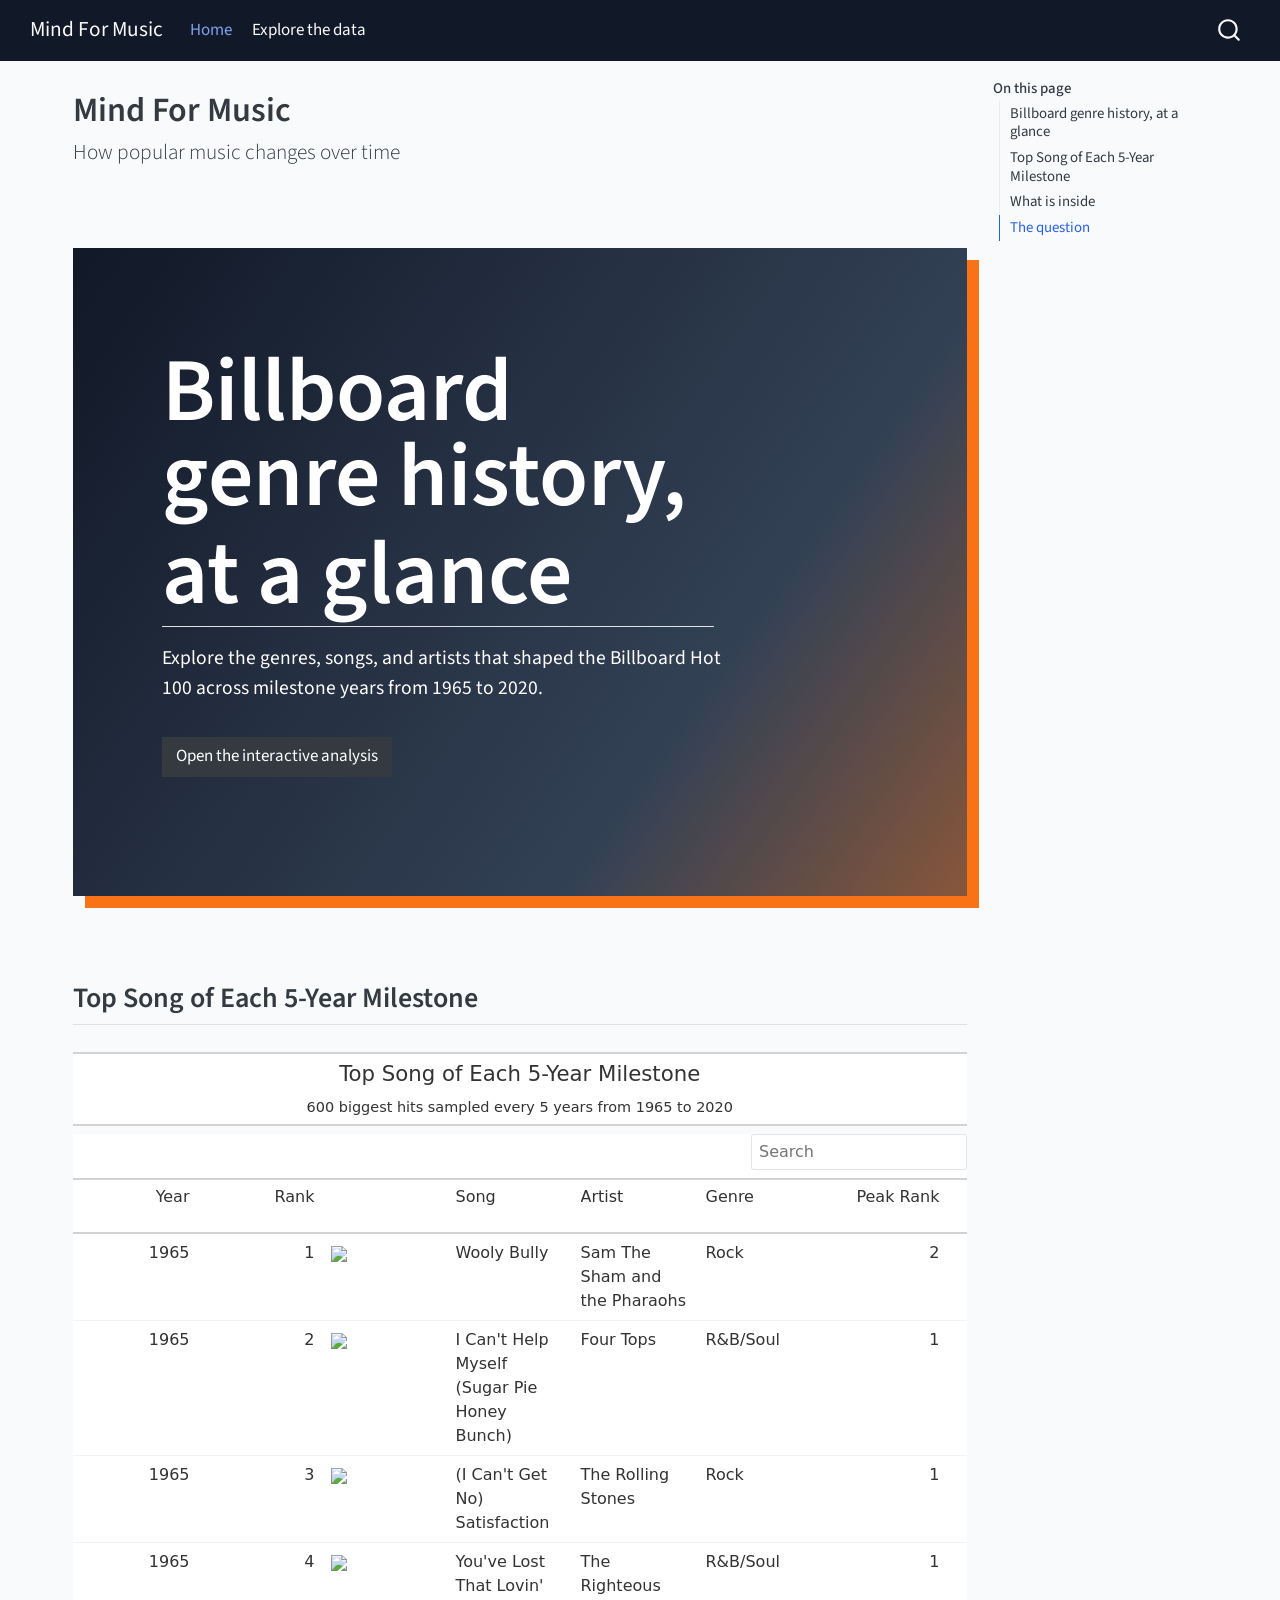
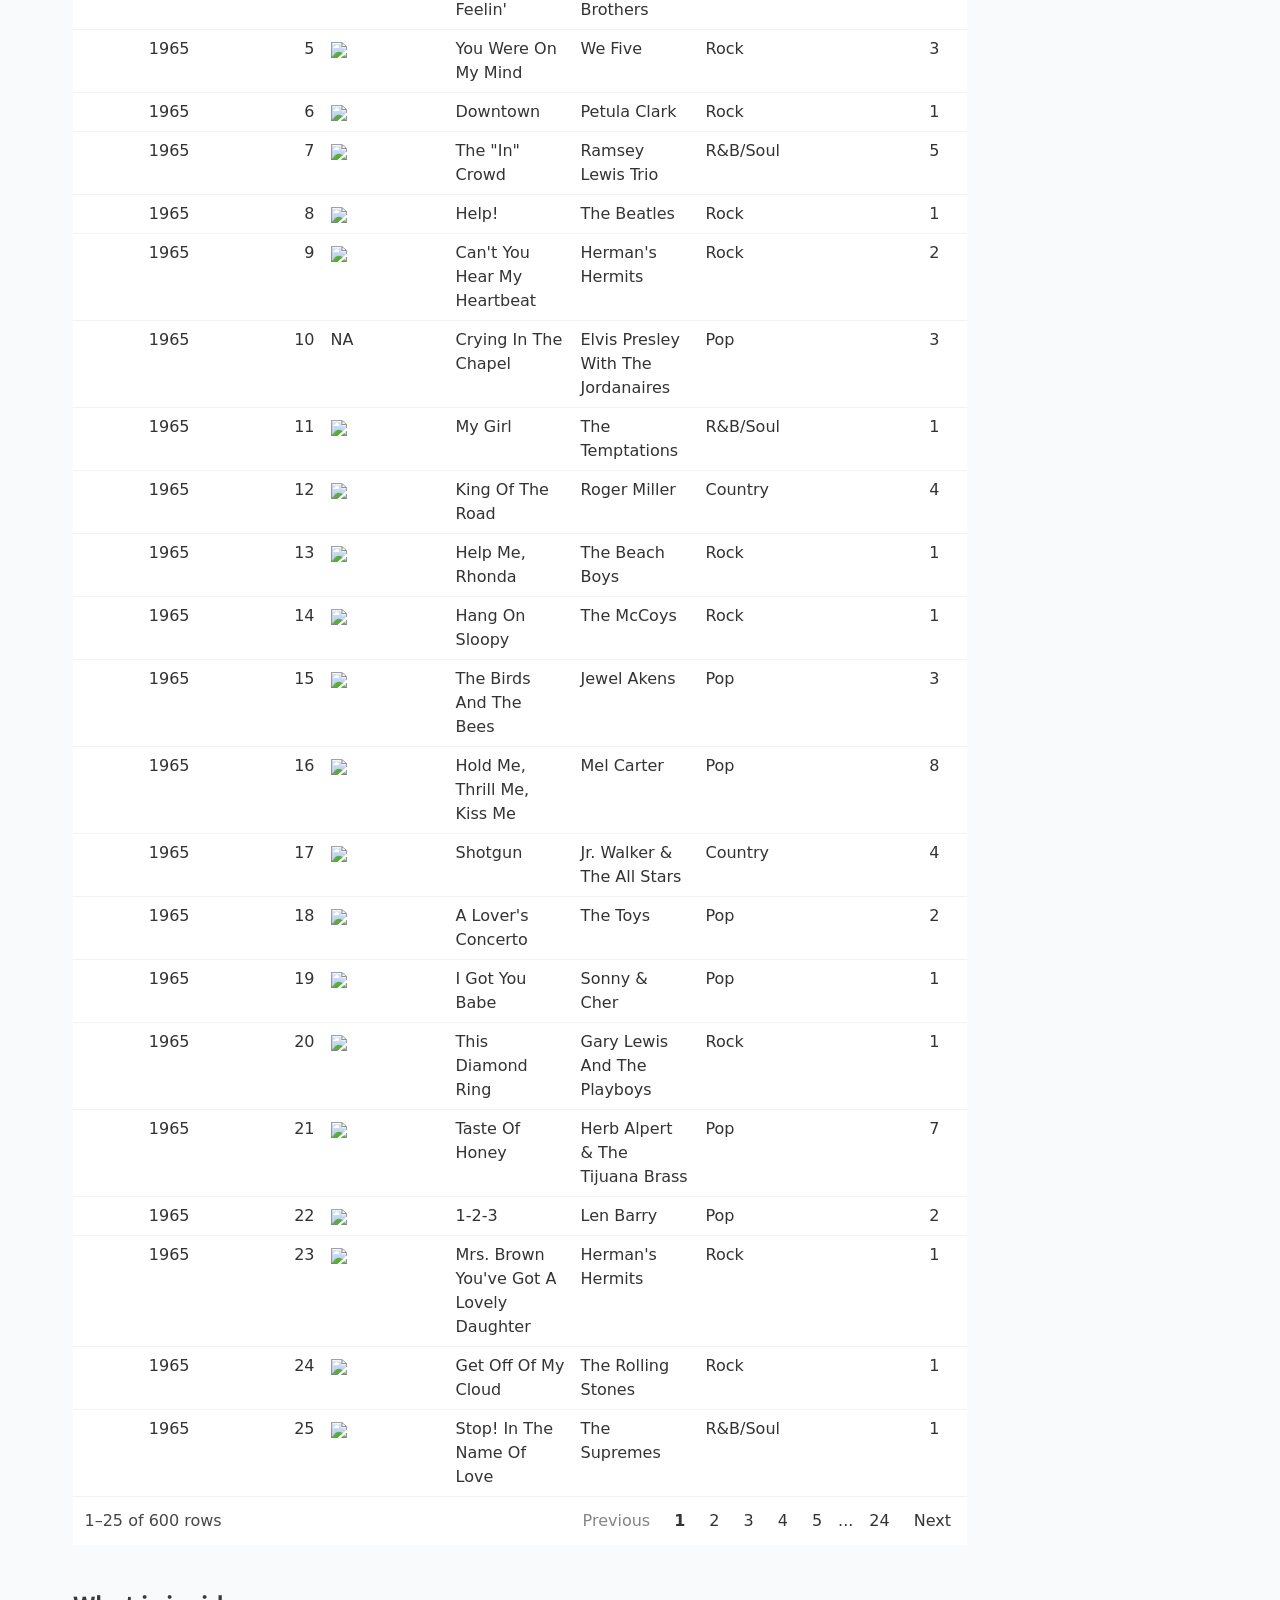
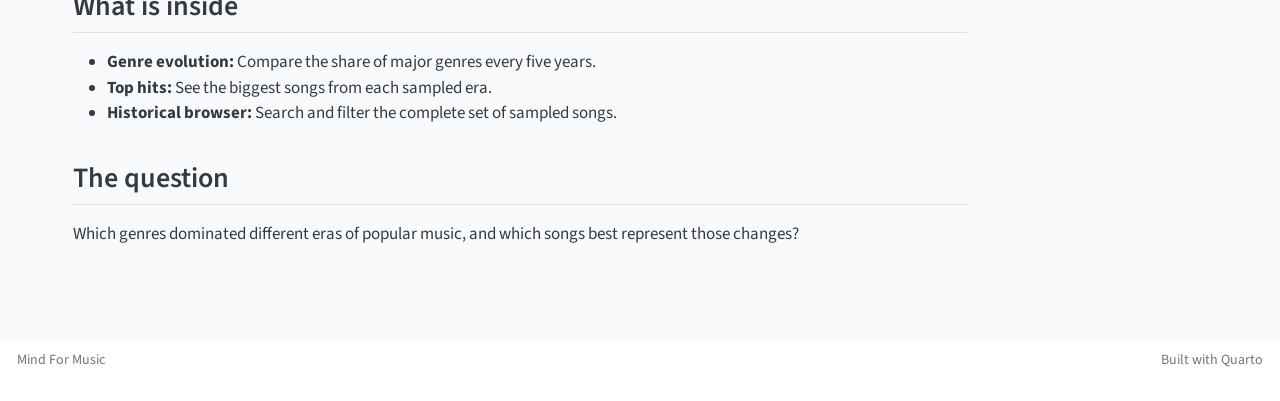
==== index.html @ 32314152 "Built site for gh-pages" ====
<!DOCTYPE html>
<html xmlns="http://www.w3.org/1999/xhtml" lang="en" xml:lang="en"><head>

<meta charset="utf-8">
<meta name="generator" content="quarto-1.10.18">

<meta name="viewport" content="width=device-width, initial-scale=1.0, user-scalable=yes">


<title>Mind For Music</title>
<style>
/* Default styles provided by pandoc.
** See https://pandoc.org/MANUAL.html#variables-for-html for config info.
*/
span.smallcaps{font-variant: small-caps;}
div.columns{display: flex; gap: 1.5em;}
div.column{flex: auto;}
@media screen {
div.columns{gap: min(4vw, 1.5em);}
div.column{overflow-x: auto;}
}
div.hanging-indent{margin-left: 1.5em; text-indent: -1.5em;}
ul.task-list{list-style: none;}
ul.task-list li input[type="checkbox"] {
  width: 0.8em;
  margin: 0 0.8em 0.2em -1em; /* quarto-specific, see https://github.com/quarto-dev/quarto-cli/issues/4556 */ 
  vertical-align: middle;
}
</style>


<script src="site_libs/quarto-nav/quarto-nav.js"></script>
<script src="site_libs/quarto-nav/headroom.min.js"></script>
<script src="site_libs/clipboard/clipboard.min.js"></script>
<script src="site_libs/quarto-search/autocomplete.umd.js"></script>
<script src="site_libs/quarto-search/fuse.min.js"></script>
<script src="site_libs/quarto-search/quarto-search.js"></script>
<meta name="quarto:offset" content="./">
<script src="site_libs/quarto-html/quarto.js" type="module"></script>
<script src="site_libs/quarto-html/tabsets/tabsets.js" type="module"></script>
<script src="site_libs/quarto-html/popper.min.js"></script>
<script src="site_libs/quarto-html/tippy.umd.min.js"></script>
<script src="site_libs/quarto-html/anchor.min.js"></script>
<link href="site_libs/quarto-html/tippy.css" rel="stylesheet">
<link href="site_libs/quarto-html/quarto-syntax-highlighting-64a204ab8560d761af7679ceaba22944.css" rel="stylesheet" id="quarto-text-highlighting-styles">
<script src="site_libs/bootstrap/bootstrap.min.js"></script>
<link href="site_libs/bootstrap/bootstrap-icons.css" rel="stylesheet">
<link href="site_libs/bootstrap/bootstrap-1f29bfdd1bc34346276f3fa14831f799.min.css" rel="stylesheet" append-hash="true" id="quarto-bootstrap" data-mode="light">
<script id="quarto-search-options" type="application/json">{
  "location": "navbar",
  "copy-button": false,
  "collapse-after": 3,
  "panel-placement": "end",
  "type": "overlay",
  "limit": 50,
  "keyboard-shortcut": [
    "f",
    "/",
    "s"
  ],
  "show-item-context": false,
  "language": {
    "search-no-results-text": "No results",
    "search-matching-documents-text": "matching documents",
    "search-copy-link-title": "Copy link to search",
    "search-hide-matches-text": "Hide additional matches",
    "search-more-match-text": "more match in this document",
    "search-more-matches-text": "more matches in this document",
    "search-clear-button-title": "Clear",
    "search-text-placeholder": "",
    "search-detached-cancel-button-title": "Cancel",
    "search-submit-button-title": "Submit",
    "search-label": "Search"
  }
}</script>
<style>html{ scroll-behavior: smooth; }</style>
<script src="site_libs/core-js-2.5.3/shim.min.js"></script>
<script src="site_libs/react-18.2.0/react.min.js"></script>
<script src="site_libs/react-18.2.0/react-dom.min.js"></script>
<script src="site_libs/reactwidget-2.0.0/react-tools.js"></script>
<script src="site_libs/htmlwidgets-1.6.4/htmlwidgets.js"></script>
<link href="site_libs/reactable-0.4.5/reactable.css" rel="stylesheet">
<script src="site_libs/reactable-binding-0.4.5/reactable.js"></script>


<link rel="stylesheet" href="styles.css">
</head>

<body class="nav-fixed quarto-light">

<div id="quarto-search-results"></div>
  <header id="quarto-header" class="headroom fixed-top">
    <nav class="navbar navbar-expand-lg " data-bs-theme="dark">
      <div class="navbar-container container-fluid">
      <div class="navbar-brand-container mx-auto">
    <a class="navbar-brand" href="./index.html">
    <span class="navbar-title">Mind For Music</span>
    </a>
  </div>
            <div id="quarto-search" class="" title="Search"></div>
          <button class="navbar-toggler" type="button" data-bs-toggle="collapse" data-bs-target="#navbarCollapse" aria-controls="navbarCollapse" role="menu" aria-expanded="false" aria-label="Toggle navigation" onclick="if (window.quartoToggleHeadroom) { window.quartoToggleHeadroom(); }">
  <span class="navbar-toggler-icon"></span>
</button>
          <div class="collapse navbar-collapse" id="navbarCollapse">
            <ul class="navbar-nav navbar-nav-scroll me-auto">
  <li class="nav-item">
    <a class="nav-link active" href="./index.html" aria-current="page"> 
<span class="menu-text">Home</span></a>
  </li>  
  <li class="nav-item">
    <a class="nav-link" href="./project.html"> 
<span class="menu-text">Explore the data</span></a>
  </li>  
</ul>
          </div> <!-- /navcollapse -->
            <div class="quarto-navbar-tools">
</div>
      </div> <!-- /container-fluid -->
    </nav>
</header>
<!-- content -->
<div id="quarto-content" class="quarto-container page-columns page-rows-contents page-layout-full page-navbar">
<!-- sidebar -->
<!-- margin-sidebar -->
    <div id="quarto-margin-sidebar" class="sidebar margin-sidebar">
        <nav id="TOC" role="doc-toc" class="toc-active">
    <h2 id="toc-title">On this page</h2>
   
  <ul>
  <li><a href="#billboard-genre-history-at-a-glance" id="toc-billboard-genre-history-at-a-glance" class="nav-link active" data-scroll-target="#billboard-genre-history-at-a-glance">Billboard genre history, at a glance</a></li>
  <li><a href="#top-song-of-each-5-year-milestone" id="toc-top-song-of-each-5-year-milestone" class="nav-link" data-scroll-target="#top-song-of-each-5-year-milestone">Top Song of Each 5-Year Milestone</a></li>
  <li><a href="#what-is-inside" id="toc-what-is-inside" class="nav-link" data-scroll-target="#what-is-inside">What is inside</a></li>
  <li><a href="#the-question" id="toc-the-question" class="nav-link" data-scroll-target="#the-question">The question</a></li>
  </ul>
</nav>
    </div>
<!-- main -->
<main class="content column-page-left" id="quarto-document-content">

<header id="title-block-header" class="quarto-title-block default">
<div class="quarto-title">
<h1 class="title">Mind For Music</h1>
<p class="subtitle lead">How popular music changes over time</p>
</div>



<div class="quarto-title-meta column-page-left">

    
  
    
  </div>
  


</header>


<section id="billboard-genre-history-at-a-glance" class="level2 hero-panel">
<h2 class="anchored" data-anchor-id="billboard-genre-history-at-a-glance">Billboard genre history, at a glance</h2>
<p>Explore the genres, songs, and artists that shaped the Billboard Hot 100 across milestone years from 1965 to 2020.</p>
<p><a href="./project.html" class="btn btn-dark">Open the interactive analysis</a></p>
</section>
<section id="top-song-of-each-5-year-milestone" class="level2">
<h2 class="anchored" data-anchor-id="top-song-of-each-5-year-milestone">Top Song of Each 5-Year Milestone</h2>
<div class="cell">
<div class="cell-output-display">
<div id="hhpoavqrcu" class=".gt_table" style="padding-left:0px;padding-right:0px;padding-top:10px;padding-bottom:10px;overflow-x:auto;overflow-y:auto;width:auto;height:auto;">
<style>#hhpoavqrcu table {
  font-family: system-ui, 'Segoe UI', Roboto, Helvetica, Arial, sans-serif, 'Apple Color Emoji', 'Segoe UI Emoji', 'Segoe UI Symbol', 'Noto Color Emoji';
  -webkit-font-smoothing: antialiased;
  -moz-osx-font-smoothing: grayscale;
}

#hhpoavqrcu thead, #hhpoavqrcu tbody, #hhpoavqrcu tfoot, #hhpoavqrcu tr, #hhpoavqrcu td, #hhpoavqrcu th {
  border-style: none;
}

#hhpoavqrcu p {
  margin: 0;
  padding: 0;
}

#hhpoavqrcu .gt_table {
  display: table;
  border-collapse: collapse;
  line-height: normal;
  margin-left: auto;
  margin-right: auto;
  color: #333333;
  font-size: 16px;
  font-weight: normal;
  font-style: normal;
  background-color: #FFFFFF;
  width: 100%;
  border-top-style: solid;
  border-top-width: 2px;
  border-top-color: #A8A8A8;
  border-right-style: none;
  border-right-width: 2px;
  border-right-color: #D3D3D3;
  border-bottom-style: solid;
  border-bottom-width: 2px;
  border-bottom-color: #A8A8A8;
  border-left-style: none;
  border-left-width: 2px;
  border-left-color: #D3D3D3;
}

#hhpoavqrcu .gt_caption {
  padding-top: 4px;
  padding-bottom: 4px;
}

#hhpoavqrcu .gt_title {
  color: #333333;
  font-size: 125%;
  font-weight: initial;
  padding-top: 4px;
  padding-bottom: 4px;
  padding-left: 5px;
  padding-right: 5px;
  border-bottom-color: #FFFFFF;
  border-bottom-width: 0;
}

#hhpoavqrcu .gt_subtitle {
  color: #333333;
  font-size: 85%;
  font-weight: initial;
  padding-top: 3px;
  padding-bottom: 5px;
  padding-left: 5px;
  padding-right: 5px;
  border-top-color: #FFFFFF;
  border-top-width: 0;
}

#hhpoavqrcu .gt_heading {
  background-color: #FFFFFF;
  text-align: center;
  border-bottom-color: #FFFFFF;
  border-left-style: none;
  border-left-width: 1px;
  border-left-color: #D3D3D3;
  border-right-style: none;
  border-right-width: 1px;
  border-right-color: #D3D3D3;
}

#hhpoavqrcu .gt_bottom_border {
  border-bottom-style: solid;
  border-bottom-width: 2px;
  border-bottom-color: #D3D3D3;
}

#hhpoavqrcu .gt_col_headings {
  border-top-style: solid;
  border-top-width: 2px;
  border-top-color: #D3D3D3;
  border-bottom-style: solid;
  border-bottom-width: 2px;
  border-bottom-color: #D3D3D3;
  border-left-style: none;
  border-left-width: 1px;
  border-left-color: #D3D3D3;
  border-right-style: none;
  border-right-width: 1px;
  border-right-color: #D3D3D3;
}

#hhpoavqrcu .gt_col_heading {
  color: #333333;
  background-color: #FFFFFF;
  font-size: 100%;
  font-weight: normal;
  text-transform: inherit;
  border-left-style: none;
  border-left-width: 1px;
  border-left-color: #D3D3D3;
  border-right-style: none;
  border-right-width: 1px;
  border-right-color: #D3D3D3;
  vertical-align: bottom;
  padding-top: 5px;
  padding-bottom: 6px;
  padding-left: 5px;
  padding-right: 5px;
  overflow-x: hidden;
}

#hhpoavqrcu .gt_column_spanner_outer {
  color: #333333;
  background-color: #FFFFFF;
  font-size: 100%;
  font-weight: normal;
  text-transform: inherit;
  padding-top: 0;
  padding-bottom: 0;
  padding-left: 4px;
  padding-right: 4px;
}

#hhpoavqrcu .gt_column_spanner_outer:first-child {
  padding-left: 0;
}

#hhpoavqrcu .gt_column_spanner_outer:last-child {
  padding-right: 0;
}

#hhpoavqrcu .gt_column_spanner {
  border-bottom-style: solid;
  border-bottom-width: 2px;
  border-bottom-color: #D3D3D3;
  vertical-align: bottom;
  padding-top: 5px;
  padding-bottom: 5px;
  overflow-x: hidden;
  display: inline-block;
  width: 100%;
}

#hhpoavqrcu .gt_spanner_row {
  border-bottom-style: hidden;
}

#hhpoavqrcu .gt_group_heading {
  padding-top: 8px;
  padding-bottom: 8px;
  padding-left: 5px;
  padding-right: 5px;
  color: #333333;
  background-color: #FFFFFF;
  font-size: 100%;
  font-weight: initial;
  text-transform: inherit;
  border-top-style: solid;
  border-top-width: 2px;
  border-top-color: #D3D3D3;
  border-bottom-style: solid;
  border-bottom-width: 2px;
  border-bottom-color: #D3D3D3;
  border-left-style: none;
  border-left-width: 1px;
  border-left-color: #D3D3D3;
  border-right-style: none;
  border-right-width: 1px;
  border-right-color: #D3D3D3;
  vertical-align: middle;
  text-align: left;
}

#hhpoavqrcu .gt_empty_group_heading {
  padding: 0.5px;
  color: #333333;
  background-color: #FFFFFF;
  font-size: 100%;
  font-weight: initial;
  border-top-style: solid;
  border-top-width: 2px;
  border-top-color: #D3D3D3;
  border-bottom-style: solid;
  border-bottom-width: 2px;
  border-bottom-color: #D3D3D3;
  vertical-align: middle;
}

#hhpoavqrcu .gt_from_md > :first-child {
  margin-top: 0;
}

#hhpoavqrcu .gt_from_md > :last-child {
  margin-bottom: 0;
}

#hhpoavqrcu .gt_row {
  padding-top: 8px;
  padding-bottom: 8px;
  padding-left: 5px;
  padding-right: 5px;
  margin: 10px;
  border-top-style: solid;
  border-top-width: 1px;
  border-top-color: #D3D3D3;
  border-left-style: none;
  border-left-width: 1px;
  border-left-color: #D3D3D3;
  border-right-style: none;
  border-right-width: 1px;
  border-right-color: #D3D3D3;
  vertical-align: middle;
  overflow-x: hidden;
}

#hhpoavqrcu .gt_stub {
  color: #333333;
  background-color: #FFFFFF;
  font-size: 100%;
  font-weight: initial;
  text-transform: inherit;
  border-right-style: solid;
  border-right-width: 2px;
  border-right-color: #D3D3D3;
  padding-left: 5px;
  padding-right: 5px;
}

#hhpoavqrcu .gt_stub_row_group {
  color: #333333;
  background-color: #FFFFFF;
  font-size: 100%;
  font-weight: initial;
  text-transform: inherit;
  border-right-style: solid;
  border-right-width: 2px;
  border-right-color: #D3D3D3;
  padding-left: 5px;
  padding-right: 5px;
  vertical-align: top;
}

#hhpoavqrcu .gt_row_group_first td {
  border-top-width: 2px;
}

#hhpoavqrcu .gt_row_group_first th {
  border-top-width: 2px;
}

#hhpoavqrcu .gt_summary_row {
  color: #333333;
  background-color: #FFFFFF;
  text-transform: inherit;
  padding-top: 8px;
  padding-bottom: 8px;
  padding-left: 5px;
  padding-right: 5px;
}

#hhpoavqrcu .gt_first_summary_row {
  border-top-style: solid;
  border-top-color: #D3D3D3;
}

#hhpoavqrcu .gt_first_summary_row.thick {
  border-top-width: 2px;
}

#hhpoavqrcu .gt_last_summary_row {
  padding-top: 8px;
  padding-bottom: 8px;
  padding-left: 5px;
  padding-right: 5px;
  border-bottom-style: solid;
  border-bottom-width: 2px;
  border-bottom-color: #D3D3D3;
}

#hhpoavqrcu .gt_grand_summary_row {
  color: #333333;
  background-color: #FFFFFF;
  text-transform: inherit;
  padding-top: 8px;
  padding-bottom: 8px;
  padding-left: 5px;
  padding-right: 5px;
}

#hhpoavqrcu .gt_first_grand_summary_row {
  padding-top: 8px;
  padding-bottom: 8px;
  padding-left: 5px;
  padding-right: 5px;
  border-top-style: double;
  border-top-width: 6px;
  border-top-color: #D3D3D3;
}

#hhpoavqrcu .gt_last_grand_summary_row_top {
  padding-top: 8px;
  padding-bottom: 8px;
  padding-left: 5px;
  padding-right: 5px;
  border-bottom-style: double;
  border-bottom-width: 6px;
  border-bottom-color: #D3D3D3;
}

#hhpoavqrcu .gt_striped {
  background-color: rgba(128, 128, 128, 0.05);
}

#hhpoavqrcu .gt_table_body {
  border-top-style: solid;
  border-top-width: 2px;
  border-top-color: #D3D3D3;
  border-bottom-style: solid;
  border-bottom-width: 2px;
  border-bottom-color: #D3D3D3;
}

#hhpoavqrcu .gt_footnotes {
  color: #333333;
  background-color: #FFFFFF;
  border-bottom-style: none;
  border-bottom-width: 2px;
  border-bottom-color: #D3D3D3;
  border-left-style: none;
  border-left-width: 2px;
  border-left-color: #D3D3D3;
  border-right-style: none;
  border-right-width: 2px;
  border-right-color: #D3D3D3;
}

#hhpoavqrcu .gt_footnote {
  margin: 0px;
  font-size: 90%;
  padding-top: 4px;
  padding-bottom: 4px;
  padding-left: 5px;
  padding-right: 5px;
}

#hhpoavqrcu .gt_sourcenotes {
  color: #333333;
  background-color: #FFFFFF;
  border-bottom-style: none;
  border-bottom-width: 2px;
  border-bottom-color: #D3D3D3;
  border-left-style: none;
  border-left-width: 2px;
  border-left-color: #D3D3D3;
  border-right-style: none;
  border-right-width: 2px;
  border-right-color: #D3D3D3;
}

#hhpoavqrcu .gt_sourcenote {
  font-size: 90%;
  padding-top: 4px;
  padding-bottom: 4px;
  padding-left: 5px;
  padding-right: 5px;
}

#hhpoavqrcu .gt_left {
  text-align: left;
}

#hhpoavqrcu .gt_center {
  text-align: center;
}

#hhpoavqrcu .gt_right {
  text-align: right;
  font-variant-numeric: tabular-nums;
}

#hhpoavqrcu .gt_font_normal {
  font-weight: normal;
}

#hhpoavqrcu .gt_font_bold {
  font-weight: bold;
}

#hhpoavqrcu .gt_font_italic {
  font-style: italic;
}

#hhpoavqrcu .gt_super {
  font-size: 65%;
}

#hhpoavqrcu .gt_footnote_marks {
  font-size: 75%;
  vertical-align: 0.4em;
  position: initial;
}

#hhpoavqrcu .gt_asterisk {
  font-size: 100%;
  vertical-align: 0;
}

#hhpoavqrcu .gt_indent_1 {
  text-indent: 5px;
}

#hhpoavqrcu .gt_indent_2 {
  text-indent: 10px;
}

#hhpoavqrcu .gt_indent_3 {
  text-indent: 15px;
}

#hhpoavqrcu .gt_indent_4 {
  text-indent: 20px;
}

#hhpoavqrcu .gt_indent_5 {
  text-indent: 25px;
}

#hhpoavqrcu .katex-display {
  display: inline-flex !important;
  margin-bottom: 0.75em !important;
}

#hhpoavqrcu div.Reactable > div.rt-table > div.rt-thead > div.rt-tr.rt-tr-group-header > div.rt-th-group:after {
  height: 0px !important;
}
</style>
<div style="font-family:system-ui, 'Segoe UI', Roboto, Helvetica, Arial, sans-serif;border-top-style:solid;border-top-width:2px;border-top-color:#D3D3D3;padding-bottom:8px;">
<div class="gt_heading gt_title gt_font_normal" style="text-size:bigger;">Top Song of Each 5-Year Milestone</div>
<div class="gt_heading gt_subtitle gt_bottom_border">600 biggest hits sampled every 5 years from 1965 to 2020</div>
</div>
<div id="hhpoavqrcu" class="reactable html-widget" style="width:100%;height:auto;"></div>
<script type="application/json" data-for="hhpoavqrcu">{"x":{"tag":{"name":"Reactable","attribs":{"data":{"Year":[1965,1965,1965,1965,1965,1965,1965,1965,1965,1965,1965,1965,1965,1965,1965,1965,1965,1965,1965,1965,1965,1965,1965,1965,1965,1965,1965,1965,1965,1965,1965,1965,1965,1965,1965,1965,1965,1965,1965,1965,1965,1965,1965,1965,1965,1965,1965,1965,1965,1965,1970,1970,1970,1970,1970,1970,1970,1970,1970,1970,1970,1970,1970,1970,1970,1970,1970,1970,1970,1970,1970,1970,1970,1970,1970,1970,1970,1970,1970,1970,1970,1970,1970,1970,1970,1970,1970,1970,1970,1970,1970,1970,1970,1970,1970,1970,1970,1970,1970,1970,1975,1975,1975,1975,1975,1975,1975,1975,1975,1975,1975,1975,1975,1975,1975,1975,1975,1975,1975,1975,1975,1975,1975,1975,1975,1975,1975,1975,1975,1975,1975,1975,1975,1975,1975,1975,1975,1975,1975,1975,1975,1975,1975,1975,1975,1975,1975,1975,1975,1975,1980,1980,1980,1980,1980,1980,1980,1980,1980,1980,1980,1980,1980,1980,1980,1980,1980,1980,1980,1980,1980,1980,1980,1980,1980,1980,1980,1980,1980,1980,1980,1980,1980,1980,1980,1980,1980,1980,1980,1980,1980,1980,1980,1980,1980,1980,1980,1980,1980,1980,1985,1985,1985,1985,1985,1985,1985,1985,1985,1985,1985,1985,1985,1985,1985,1985,1985,1985,1985,1985,1985,1985,1985,1985,1985,1985,1985,1985,1985,1985,1985,1985,1985,1985,1985,1985,1985,1985,1985,1985,1985,1985,1985,1985,1985,1985,1985,1985,1985,1985,1990,1990,1990,1990,1990,1990,1990,1990,1990,1990,1990,1990,1990,1990,1990,1990,1990,1990,1990,1990,1990,1990,1990,1990,1990,1990,1990,1990,1990,1990,1990,1990,1990,1990,1990,1990,1990,1990,1990,1990,1990,1990,1990,1990,1990,1990,1990,1990,1990,1990,1995,1995,1995,1995,1995,1995,1995,1995,1995,1995,1995,1995,1995,1995,1995,1995,1995,1995,1995,1995,1995,1995,1995,1995,1995,1995,1995,1995,1995,1995,1995,1995,1995,1995,1995,1995,1995,1995,1995,1995,1995,1995,1995,1995,1995,1995,1995,1995,1995,1995,2000,2000,2000,2000,2000,2000,2000,2000,2000,2000,2000,2000,2000,2000,2000,2000,2000,2000,2000,2000,2000,2000,2000,2000,2000,2000,2000,2000,2000,2000,2000,2000,2000,2000,2000,2000,2000,2000,2000,2000,2000,2000,2000,2000,2000,2000,2000,2000,2000,2000,2005,2005,2005,2005,2005,2005,2005,2005,2005,2005,2005,2005,2005,2005,2005,2005,2005,2005,2005,2005,2005,2005,2005,2005,2005,2005,2005,2005,2005,2005,2005,2005,2005,2005,2005,2005,2005,2005,2005,2005,2005,2005,2005,2005,2005,2005,2005,2005,2005,2005,2010,2010,2010,2010,2010,2010,2010,2010,2010,2010,2010,2010,2010,2010,2010,2010,2010,2010,2010,2010,2010,2010,2010,2010,2010,2010,2010,2010,2010,2010,2010,2010,2010,2010,2010,2010,2010,2010,2010,2010,2010,2010,2010,2010,2010,2010,2010,2010,2010,2010,2015,2015,2015,2015,2015,2015,2015,2015,2015,2015,2015,2015,2015,2015,2015,2015,2015,2015,2015,2015,2015,2015,2015,2015,2015,2015,2015,2015,2015,2015,2015,2015,2015,2015,2015,2015,2015,2015,2015,2015,2015,2015,2015,2015,2015,2015,2015,2015,2015,2015,2020,2020,2020,2020,2020,2020,2020,2020,2020,2020,2020,2020,2020,2020,2020,2020,2020,2020,2020,2020,2020,2020,2020,2020,2020,2020,2020,2020,2020,2020,2020,2020,2020,2020,2020,2020,2020,2020,2020,2020,2020,2020,2020,2020,2020,2020,2020,2020,2020,2020],"Year_Rank":[1,2,3,4,5,6,7,8,9,10,11,12,13,14,15,16,17,18,19,20,21,22,23,24,25,26,27,28,29,30,31,32,33,34,35,36,37,38,39,40,41,42,43,44,45,46,47,48,49,50,1,2,3,4,5,6,7,8,9,10,11,12,13,14,15,16,17,18,19,20,21,22,23,24,25,26,27,28,29,30,31,32,33,34,35,36,37,38,39,40,41,42,43,44,45,46,47,48,49,50,1,2,3,4,5,6,7,8,9,10,11,12,13,14,15,16,17,18,19,20,21,22,23,24,25,26,27,28,29,30,31,32,33,34,35,36,37,38,39,40,41,42,43,44,45,46,47,48,49,50,1,2,3,4,5,6,7,8,9,10,11,12,13,14,15,16,17,18,19,20,21,22,23,24,25,26,27,28,29,30,31,32,33,34,35,36,37,38,39,40,41,42,43,44,45,46,47,48,49,50,1,2,3,4,5,6,7,8,9,10,11,12,13,14,15,16,17,18,19,20,21,22,23,24,25,26,27,28,29,30,31,32,33,34,35,36,37,38,39,40,41,42,43,44,45,46,47,48,49,50,1,2,3,4,5,6,7,8,9,10,11,12,13,14,15,16,17,18,19,20,21,22,23,24,25,26,27,28,29,30,31,32,33,34,35,36,37,38,39,40,41,42,43,44,45,46,47,48,49,50,1,2,3,4,5,6,7,8,9,10,11,12,13,14,15,16,17,18,19,20,21,22,23,24,25,26,27,28,29,30,31,32,33,34,35,36,37,38,39,40,41,42,43,44,45,46,47,48,49,50,1,2,3,4,5,6,7,8,9,10,11,12,13,14,15,16,17,18,19,20,21,22,23,24,25,26,27,28,29,30,31,32,33,34,35,36,37,38,39,40,41,42,43,44,45,46,47,48,49,50,1,2,3,4,5,6,7,8,9,10,11,12,13,14,15,16,17,18,19,20,21,22,23,24,25,26,27,28,29,30,31,32,33,34,35,36,37,38,39,40,41,42,43,44,45,46,47,48,49,50,1,2,3,4,5,6,7,8,9,10,11,12,13,14,15,16,17,18,19,20,21,22,23,24,25,26,27,28,29,30,31,32,33,34,35,36,37,38,39,40,41,42,43,44,45,46,47,48,49,50,1,2,3,4,5,6,7,8,9,10,11,12,13,14,15,16,17,18,19,20,21,22,23,24,25,26,27,28,29,30,31,32,33,34,35,36,37,38,39,40,41,42,43,44,45,46,47,48,49,50,1,2,3,4,5,6,7,8,9,10,11,12,13,14,15,16,17,18,19,20,21,22,23,24,25,26,27,28,29,30,31,32,33,34,35,36,37,38,39,40,41,42,43,44,45,46,47,48,49,50],"Cover":["https://cdn-images.dzcdn.net/images/cover/ce1dc06ebccf807522475944d5c106df/250x250-000000-80-0-0.jpg","https://cdn-images.dzcdn.net/images/cover/6312e6d507997a66a72d8b691b0362c8/250x250-000000-80-0-0.jpg","https://cdn-images.dzcdn.net/images/cover/0d3be6936cd5a5e81db72f04ed75e4fb/250x250-000000-80-0-0.jpg","https://cdn-images.dzcdn.net/images/cover/eb2330c0797eeacc7c5101e62c055610/250x250-000000-80-0-0.jpg","https://cdn-images.dzcdn.net/images/cover/c06cf171c2f3a74e2682833168231db9/250x250-000000-80-0-0.jpg","https://cdn-images.dzcdn.net/images/cover/e8364f8203fec89bed1afea69976151a/250x250-000000-80-0-0.jpg","https://cdn-images.dzcdn.net/images/cover/da060de1861f3eb0a63acef362c27adf/250x250-000000-80-0-0.jpg","https://cdn-images.dzcdn.net/images/cover/c65b3bd84e81056e060be144381c06c8/250x250-000000-80-0-0.jpg","https://cdn-images.dzcdn.net/images/cover/3d4725041a1911f76aefdb7c29d24538/250x250-000000-80-0-0.jpg",null,"https://cdn-images.dzcdn.net/images/cover/cf1e8f2557ef4c71da1e3203e841891b/250x250-000000-80-0-0.jpg","https://cdn-images.dzcdn.net/images/cover/6d3bccb99357ebf6663b6dfe71a5f6b8/250x250-000000-80-0-0.jpg","https://cdn-images.dzcdn.net/images/cover/ab113555b056cb808b050dff43a9590a/250x250-000000-80-0-0.jpg","https://cdn-images.dzcdn.net/images/cover/70aa665daf9b8c794ff083f027d97e58/250x250-000000-80-0-0.jpg","https://cdn-images.dzcdn.net/images/cover/631529d1ea1c75458bae490e3ebb025f/250x250-000000-80-0-0.jpg","https://cdn-images.dzcdn.net/images/cover/c86e3646f2ba153410fbdd00c1a6ad2d/250x250-000000-80-0-0.jpg","https://cdn-images.dzcdn.net/images/cover/8dfb58e181cd48f737ab9e5104dfb15b/250x250-000000-80-0-0.jpg","https://cdn-images.dzcdn.net/images/cover/eec50253eca7a117db66d6a2e7184b5b/250x250-000000-80-0-0.jpg","https://cdn-images.dzcdn.net/images/cover/eacdc13e03cfc6acd7086d0529a60de3/250x250-000000-80-0-0.jpg","https://cdn-images.dzcdn.net/images/cover/a08942c3c4b6598118d24b07ad9ea30a/250x250-000000-80-0-0.jpg","https://cdn-images.dzcdn.net/images/cover/75d378356e4a161557d6d21124b9e892/250x250-000000-80-0-0.jpg","https://cdn-images.dzcdn.net/images/cover/0f89e21d97fe64ba416e4e79de6b5f46/250x250-000000-80-0-0.jpg","https://cdn-images.dzcdn.net/images/cover/db8c424a0e3b26b811fb09c12ab91c59/250x250-000000-80-0-0.jpg","https://cdn-images.dzcdn.net/images/cover/f5d5d9ce817b36ffe11525a9a5afb54d/250x250-000000-80-0-0.jpg","https://cdn-images.dzcdn.net/images/cover/142fc7672d9163dc81e37fd0292d4c3d/250x250-000000-80-0-0.jpg","https://cdn-images.dzcdn.net/images/cover/eb2330c0797eeacc7c5101e62c055610/250x250-000000-80-0-0.jpg","https://cdn-images.dzcdn.net/images/cover/e2a86014390144356debf0797232b8b9/250x250-000000-80-0-0.jpg","https://cdn-images.dzcdn.net/images/cover/efe2acf793559395a474a735da0c2bae/250x250-000000-80-0-0.jpg","https://cdn-images.dzcdn.net/images/cover/3c480c48461df7a49cb3dbc78498967c/250x250-000000-80-0-0.jpg","https://cdn-images.dzcdn.net/images/cover/c131cd69feea4f8f890f6d3beb109c36/250x250-000000-80-0-0.jpg","https://cdn-images.dzcdn.net/images/cover/cb6711e67656c6d00cc8e1915a433357/250x250-000000-80-0-0.jpg","https://cdn-images.dzcdn.net/images/cover/b4830fc7685543f3e2b4044d38183c61/250x250-000000-80-0-0.jpg","https://cdn-images.dzcdn.net/images/cover/f48fdf4c835d05267ab6721f3795ac36/250x250-000000-80-0-0.jpg","https://cdn-images.dzcdn.net/images/cover/83345e346f69c8d422f3213bcc163f57/250x250-000000-80-0-0.jpg","https://cdn-images.dzcdn.net/images/cover/b8cccbf5921b04e97e0420f45dbe02b6/250x250-000000-80-0-0.jpg","https://cdn-images.dzcdn.net/images/cover/c65b3bd84e81056e060be144381c06c8/250x250-000000-80-0-0.jpg","https://cdn-images.dzcdn.net/images/cover/9a7dcc522995724996df71d474e75e32/250x250-000000-80-0-0.jpg","https://cdn-images.dzcdn.net/images/cover/0062154b0ae48ff5ff9524918fadcd9b/250x250-000000-80-0-0.jpg","https://cdn-images.dzcdn.net/images/cover/1d397842df24363298988913fd4a6671/250x250-000000-80-0-0.jpg","https://cdn-images.dzcdn.net/images/cover/c65b3bd84e81056e060be144381c06c8/250x250-000000-80-0-0.jpg",null,"https://cdn-images.dzcdn.net/images/cover/240c9e55e8d308232ea43498ea2785b5/250x250-000000-80-0-0.jpg","https://cdn-images.dzcdn.net/images/cover/0c6ef9f542a94800f12ad2825353eebf/250x250-000000-80-0-0.jpg","https://cdn-images.dzcdn.net/images/cover/0a8f2845772c15c0f3abf1e062731778/250x250-000000-80-0-0.jpg","https://cdn-images.dzcdn.net/images/cover/e430a163f808d1cd3e68205cef5f7e79/250x250-000000-80-0-0.jpg",null,"https://cdn-images.dzcdn.net/images/cover/b3f98a078ee527bae28d4c56dc7f187a/250x250-000000-80-0-0.jpg","https://cdn-images.dzcdn.net/images/cover/225529d96085658cecf4dbeebb458745/250x250-000000-80-0-0.jpg","https://cdn-images.dzcdn.net/images/cover/8a6d83f43237bf4b01cd4a7b097f06fc/250x250-000000-80-0-0.jpg","https://cdn-images.dzcdn.net/images/cover/06028ab4d147048b6e1f04619305974d/250x250-000000-80-0-0.jpg","https://cdn-images.dzcdn.net/images/cover/02df652c3955217f48e70816d2cc0f71/250x250-000000-80-0-0.jpg","https://cdn-images.dzcdn.net/images/cover/a2818193d6ca04e40269de587daa343c/250x250-000000-80-0-0.jpg","https://cdn-images.dzcdn.net/images/cover/b9a111b687d82473b88c9c3dacfe13d1/250x250-000000-80-0-0.jpg","https://cdn-images.dzcdn.net/images/cover/d0449e599a403d354472848117187639/250x250-000000-80-0-0.jpg","https://cdn-images.dzcdn.net/images/cover/6097a6304e58084181a2419595d88945/250x250-000000-80-0-0.jpg","https://cdn-images.dzcdn.net/images/cover/b9a111b687d82473b88c9c3dacfe13d1/250x250-000000-80-0-0.jpg","https://cdn-images.dzcdn.net/images/cover/7bc8bddfe9cbf88072573de71792b00d/250x250-000000-80-0-0.jpg","https://cdn-images.dzcdn.net/images/cover/ba80f988960535355fab669f3ffed5b3/250x250-000000-80-0-0.jpg","https://cdn-images.dzcdn.net/images/cover/05849e7461a584ea845918a8c90313ea/250x250-000000-80-0-0.jpg","https://cdn-images.dzcdn.net/images/cover/fe217d57fe70cda86d6fd3f191fc27f0/250x250-000000-80-0-0.jpg","https://cdn-images.dzcdn.net/images/cover/15eb21d118f867203ecfb6728c40f8bc/250x250-000000-80-0-0.jpg",null,null,null,null,null,null,null,null,null,null,null,null,null,null,null,null,null,null,null,null,null,null,null,null,null,null,null,null,null,null,null,null,null,null,null,null,null,null,null,"https://cdn-images.dzcdn.net/images/cover/a8ff1beb21e4956d586c3c8c6aabd704/250x250-000000-80-0-0.jpg","https://cdn-images.dzcdn.net/images/cover/cbcf4957f6781df5282b2e05e56bca00/250x250-000000-80-0-0.jpg",null,"https://cdn-images.dzcdn.net/images/cover/c380d31a8184565167c2898018cd5ef3/250x250-000000-80-0-0.jpg","https://cdn-images.dzcdn.net/images/cover/e1ccd77e944804a4ecb27602aa6034cc/250x250-000000-80-0-0.jpg",null,null,null,null,null,null,null,null,null,null,null,null,null,null,null,null,null,null,null,null,null,null,null,null,null,null,null,null,null,null,null,null,null,null,null,null,null,null,null,null,null,null,null,null,null,"https://cdn-images.dzcdn.net/images/cover/07347dddc5fcf55249cd8b610b6652a9/250x250-000000-80-0-0.jpg","https://cdn-images.dzcdn.net/images/cover/b7694952d41739a995da2e56eec6ee46/250x250-000000-80-0-0.jpg","https://cdn-images.dzcdn.net/images/cover/03c981e9376a6089dece30805a854034/250x250-000000-80-0-0.jpg","https://cdn-images.dzcdn.net/images/cover/5c3603d96304e5edb2c359779840bff5/250x250-000000-80-0-0.jpg","https://cdn-images.dzcdn.net/images/cover/156c197582a4d4b40e17d72b79d3df62/250x250-000000-80-0-0.jpg",null,null,null,null,null,null,null,null,null,null,null,null,null,null,null,null,null,null,null,null,null,null,null,null,null,null,null,null,null,null,null,null,null,null,null,null,null,null,null,null,null,null,null,null,null,"https://cdn-images.dzcdn.net/images/cover/e0ce8977ab98d73bcea00fc838ece034/250x250-000000-80-0-0.jpg","https://cdn-images.dzcdn.net/images/cover/7e11a8b7130ff398551ac56a5a36404d/250x250-000000-80-0-0.jpg","https://cdn-images.dzcdn.net/images/cover/90af146bc3d239deb0aa66c20230d854/250x250-000000-80-0-0.jpg","https://cdn-images.dzcdn.net/images/cover/d4fe983632602790f0a779422a810d3e/250x250-000000-80-0-0.jpg","https://cdn-images.dzcdn.net/images/cover/4cdd3bfaf5d145e8ae32d88c4731c83e/250x250-000000-80-0-0.jpg",null,null,null,null,null,null,null,null,null,null,null,null,null,null,null,null,null,null,null,null,null,null,null,null,null,null,null,null,null,null,null,null,null,null,null,null,null,null,null,null,null,null,null,null,null,"https://cdn-images.dzcdn.net/images/cover/eb2330c0797eeacc7c5101e62c055610/250x250-000000-80-0-0.jpg","https://cdn-images.dzcdn.net/images/cover/7416486e591fa1c95a7f70780b8abbc5/250x250-000000-80-0-0.jpg","https://cdn-images.dzcdn.net/images/cover/1ec253e4915193b4b11185cea4afd4ca/250x250-000000-80-0-0.jpg","https://cdn-images.dzcdn.net/images/cover/c041209689f03c942e6ae760886d99e7/250x250-000000-80-0-0.jpg","https://cdn-images.dzcdn.net/images/cover/4574dd00d3bbad3e44beb0f9fee46772/250x250-000000-80-0-0.jpg",null,null,null,null,null,null,null,null,"https://cdn-images.dzcdn.net/images/cover/ac17ca28910c9244e00c3df29175a23a/250x250-000000-80-0-0.jpg","https://cdn-images.dzcdn.net/images/cover/9ad0fcd99117625622f3d5392d49b163/250x250-000000-80-0-0.jpg","https://cdn-images.dzcdn.net/images/cover/a8c5b5f99cd9c9dd3e6e3914d0242f92/250x250-000000-80-0-0.jpg","https://cdn-images.dzcdn.net/images/cover/37cf3d80df67a9277d61c8a03302c9c3/250x250-000000-80-0-0.jpg","https://cdn-images.dzcdn.net/images/cover/d0652bff30fb272fe23c0dd33df18e8e/250x250-000000-80-0-0.jpg","https://cdn-images.dzcdn.net/images/cover/35934a99503482f2206937bb56b4dcc8/250x250-000000-80-0-0.jpg","https://cdn-images.dzcdn.net/images/cover/5bdae1e3d63f00b4fe148e3590380c8d/250x250-000000-80-0-0.jpg","https://cdn-images.dzcdn.net/images/cover/5149d991b8840ea95be2dec610e48a86/250x250-000000-80-0-0.jpg","https://cdn-images.dzcdn.net/images/cover/1ec253e4915193b4b11185cea4afd4ca/250x250-000000-80-0-0.jpg","https://cdn-images.dzcdn.net/images/cover/f4a2d8eb0ed56a5c8512cbbde378cdf9/250x250-000000-80-0-0.jpg","https://cdn-images.dzcdn.net/images/cover/7d664382084c11f30b9cf63e0709a70d/250x250-000000-80-0-0.jpg","https://cdn-images.dzcdn.net/images/cover/ada61efd375946fcf27d83c5d2f4b8fb/250x250-000000-80-0-0.jpg","https://cdn-images.dzcdn.net/images/cover/9e45eca89fbb8d759a7e4a5d66349a93/250x250-000000-80-0-0.jpg","https://cdn-images.dzcdn.net/images/cover/5c2e7087f9212050cb6224dbcd05cf77/250x250-000000-80-0-0.jpg","https://cdn-images.dzcdn.net/images/cover/f1407f83a210bb6f39e00f0a408ce0da/250x250-000000-80-0-0.jpg","https://cdn-images.dzcdn.net/images/cover/09ac91dc14f4f27dcd7ecf44ebd49126/250x250-000000-80-0-0.jpg","https://cdn-images.dzcdn.net/images/cover/e73716d037ee24f1331a8c0332526590/250x250-000000-80-0-0.jpg",null,null,"https://cdn-images.dzcdn.net/images/cover/177bec5553a37b3ecf7d548ca8f6d370/250x250-000000-80-0-0.jpg","https://cdn-images.dzcdn.net/images/cover/154051fb79a273bdce8614ff8563451a/250x250-000000-80-0-0.jpg","https://cdn-images.dzcdn.net/images/cover/617ff6bdd18ca17a42c745fe7e70123c/250x250-000000-80-0-0.jpg","https://cdn-images.dzcdn.net/images/cover/48ebebdfce609b5330d2d046afe1b319/250x250-000000-80-0-0.jpg","https://cdn-images.dzcdn.net/images/cover/a6a9d396e6cc5af9cf8fe6d671df5d6b/250x250-000000-80-0-0.jpg","https://cdn-images.dzcdn.net/images/cover/8cb4554f8a6f2b0fe77e71b857fddccb/250x250-000000-80-0-0.jpg","https://cdn-images.dzcdn.net/images/cover/e82a7d2199020e24a576f1762665d223/250x250-000000-80-0-0.jpg","https://cdn-images.dzcdn.net/images/cover/c12c28d85fedc4cfa31df526ca78f279/250x250-000000-80-0-0.jpg","https://cdn-images.dzcdn.net/images/cover/18bc1a407224067b1a400be8e86aec89/250x250-000000-80-0-0.jpg","https://cdn-images.dzcdn.net/images/cover/88fcaad892e7686ec8b9a901e5a29c41/250x250-000000-80-0-0.jpg","https://cdn-images.dzcdn.net/images/cover/5213b1ef0649cd23cf9fddffc6360953/250x250-000000-80-0-0.jpg","https://cdn-images.dzcdn.net/images/cover/59d14483d167ceb8465cb1ef1ccad0d0/250x250-000000-80-0-0.jpg","https://cdn-images.dzcdn.net/images/cover/3244f56550ab268f34f5b8394ceb4511/250x250-000000-80-0-0.jpg","https://cdn-images.dzcdn.net/images/cover/49fc8e95b072b484a6c9b3d4500d7709/250x250-000000-80-0-0.jpg","https://cdn-images.dzcdn.net/images/cover/1591848767f93fe2f290718b4efa3828/250x250-000000-80-0-0.jpg","https://cdn-images.dzcdn.net/images/cover/c9b858a1d912131efdf73f74ac1fa91f/250x250-000000-80-0-0.jpg",null,"https://cdn-images.dzcdn.net/images/cover/91beeb3909afe72adbe38e04e8645801/250x250-000000-80-0-0.jpg","https://cdn-images.dzcdn.net/images/cover/35bc563f913ff99e98b2fbba8ac9ddfd/250x250-000000-80-0-0.jpg","https://cdn-images.dzcdn.net/images/cover/03c4fae9a1b0fe1e801a1069ed7882eb/250x250-000000-80-0-0.jpg","https://cdn-images.dzcdn.net/images/cover/3134fd3fba883b4e6c8df8dc1487dbef/250x250-000000-80-0-0.jpg","https://cdn-images.dzcdn.net/images/cover/dc47223d1306d49f5a895913069ed2fd/250x250-000000-80-0-0.jpg","https://cdn-images.dzcdn.net/images/cover/40ba77fcf92d5bfac130401bd4a5dcba/250x250-000000-80-0-0.jpg","https://cdn-images.dzcdn.net/images/cover/9097a9dc2000c147ddf95ca890885910/250x250-000000-80-0-0.jpg","https://cdn-images.dzcdn.net/images/cover/42dba4c83a7432571d932f3cbf2e69f5/250x250-000000-80-0-0.jpg","https://cdn-images.dzcdn.net/images/cover/9097a9dc2000c147ddf95ca890885910/250x250-000000-80-0-0.jpg","https://cdn-images.dzcdn.net/images/cover/9af013e20b12614822502d5ade4467bd/250x250-000000-80-0-0.jpg","https://cdn-images.dzcdn.net/images/cover/7a76ba13bb8005cdf2d9e9a8d849d4d1/250x250-000000-80-0-0.jpg","https://cdn-images.dzcdn.net/images/cover/458e44f0d8359889999aa353aada5e13/250x250-000000-80-0-0.jpg","https://cdn-images.dzcdn.net/images/cover/5b0ff3a0b5738c0c163758e2829f9f54/250x250-000000-80-0-0.jpg","https://cdn-images.dzcdn.net/images/cover/88df9f4cf7cad05f3d1f4cf1bcbeadbe/250x250-000000-80-0-0.jpg","https://cdn-images.dzcdn.net/images/cover/26786519b80b039defcc14cc603edb26/250x250-000000-80-0-0.jpg","https://cdn-images.dzcdn.net/images/cover/b0105e85115b96620b34183856239185/250x250-000000-80-0-0.jpg","https://cdn-images.dzcdn.net/images/cover/71828a0418fca038185f4bc6d20b3f2c/250x250-000000-80-0-0.jpg","https://cdn-images.dzcdn.net/images/cover/fffa77f41453c5adc19598d4b0e7d4b6/250x250-000000-80-0-0.jpg","https://cdn-images.dzcdn.net/images/cover/798a04eb129a85e09ce654b336a44e9e/250x250-000000-80-0-0.jpg","https://cdn-images.dzcdn.net/images/cover/8cdc05b609232d463417238a6dc09e89/250x250-000000-80-0-0.jpg",null,null,null,null,null,null,null,null,null,null,null,null,null,null,null,null,null,null,null,null,null,null,null,null,null,null,null,null,null,null,null,"https://cdn-images.dzcdn.net/images/cover/580a1286a0994b5052cb75c1d455b504/250x250-000000-80-0-0.jpg","https://cdn-images.dzcdn.net/images/cover/d316a5dceea79d5e0c7475976661a8ae/250x250-000000-80-0-0.jpg","https://cdn-images.dzcdn.net/images/cover/04e36aff87717fdfb1c2ae1f437dc0ab/250x250-000000-80-0-0.jpg","https://cdn-images.dzcdn.net/images/cover/0313f4b80366d3c782d8f148fa0df490/250x250-000000-80-0-0.jpg","https://cdn-images.dzcdn.net/images/cover/7c5e2402a3bcb04b871d503087ef56da/250x250-000000-80-0-0.jpg",null,null,null,null,null,null,null,null,null,null,null,null,null,null,null,null,null,null,null,null,null,null,null,null,null,null,null,null,null,null,null,null,null,null,null,null,null,null,null,null,null,null,null,null,null,"https://cdn-images.dzcdn.net/images/cover/28e22f7237d847cf00f8aae9a4efd723/250x250-000000-80-0-0.jpg","https://cdn-images.dzcdn.net/images/cover/a95f453b547f62585d4677367f90ba33/250x250-000000-80-0-0.jpg","https://cdn-images.dzcdn.net/images/cover/f16c470e52bde6b7eda15136734df2d7/250x250-000000-80-0-0.jpg","https://cdn-images.dzcdn.net/images/cover/03c500903d0504fd7939c4168b6cce89/250x250-000000-80-0-0.jpg","https://cdn-images.dzcdn.net/images/cover/0690d69d27f0d718fcc95f23af702286/250x250-000000-80-0-0.jpg",null,null,null,null,null,null,null,null,null,null,null,null,null,null,null,null,null,null,null,null,null,null,null,null,null,null,null,null,null,null,null,null,null,null,null,null,null,null,null,null,null,null,null,null,null,"https://cdn-images.dzcdn.net/images/cover/90989ab8998af9d5957b43bae748788d/250x250-000000-80-0-0.jpg","https://cdn-images.dzcdn.net/images/cover/2c42aab5800091cf2b84cb647ce16605/250x250-000000-80-0-0.jpg","https://cdn-images.dzcdn.net/images/cover/971655a7af0c9d88bc989ba20cd83293/250x250-000000-80-0-0.jpg","https://cdn-images.dzcdn.net/images/cover/cda9db778a4205fbe85993d4c9bf2767/250x250-000000-80-0-0.jpg","https://cdn-images.dzcdn.net/images/cover/f1aa5306342e4098b0cc8328bff78b75/250x250-000000-80-0-0.jpg",null,null,null,null,null,null,null,null,null,null,null,null,null,null,null,null,null,null,null,null,null,null,null,null,null,null,null,null,null,null,null,null,null,null,null,null,null,null,null,null,null,null,null,null,null,"https://cdn-images.dzcdn.net/images/cover/3734366a73152d0367a83a4b09fd163f/250x250-000000-80-0-0.jpg","https://cdn-images.dzcdn.net/images/cover/abfda6fd095630d1c07adde0c664c2ef/250x250-000000-80-0-0.jpg",null,null,null,null,null,null,null,null,null,null,null,null,null,null,null,null,null,null,null,null,null,null,null,null,null,null,null,null,null,null,null,null,null,null,null,null,"https://cdn-images.dzcdn.net/images/cover/4d781957d9522822aaac8d55d7d534ed/250x250-000000-80-0-0.jpg",null,null,null,"https://cdn-images.dzcdn.net/images/cover/56bdb7a86a27fadb96332c0c8f1b8e81/250x250-000000-80-0-0.jpg",null,null,null,null,null,null,null,"https://is1-ssl.mzstatic.com/image/thumb/Music115/v4/61/e7/3f/61e73f94-018d-5f50-50ec-8521952bc72e/20UM1IM11629.rgb.jpg/250x250bb.jpg",null,"https://cdn-images.dzcdn.net/images/cover/faec5dab0c8c4303171674315b4802b9/250x250-000000-80-0-0.jpg","https://cdn-images.dzcdn.net/images/cover/346c524c15ecccbc4a8a78e8972a352c/250x250-000000-80-0-0.jpg","https://cdn-images.dzcdn.net/images/cover/f8364f090ba04f1b19b381ec0390f3e4/250x250-000000-80-0-0.jpg","https://cdn-images.dzcdn.net/images/cover/b9fdc5538348d6dccc443b700d458b18/250x250-000000-80-0-0.jpg","https://cdn-images.dzcdn.net/images/cover/b37cb4509f1e4bb8a4a4dfa5e55c4a8c/250x250-000000-80-0-0.jpg","https://cdn-images.dzcdn.net/images/cover/945d96da8abf5a9457974d83298ee384/250x250-000000-80-0-0.jpg","https://cdn-images.dzcdn.net/images/cover/4cecb47ae25837b9dd022004b5cacbdc/250x250-000000-80-0-0.jpg","https://cdn-images.dzcdn.net/images/cover/b24f0333fac3b158fd1ee767c58b6eb0/250x250-000000-80-0-0.jpg","https://cdn-images.dzcdn.net/images/cover/327a13284c291832cf01622a414847c9/250x250-000000-80-0-0.jpg","https://cdn-images.dzcdn.net/images/cover/b745e729cdc6b6cdd5ed087b5e938db6/250x250-000000-80-0-0.jpg","https://cdn-images.dzcdn.net/images/cover/1e0d4359a328f8b0ea3563e8623a09aa/250x250-000000-80-0-0.jpg","https://cdn-images.dzcdn.net/images/cover/8d54ffac647e9e40cd91686c8a906de6/250x250-000000-80-0-0.jpg","https://cdn-images.dzcdn.net/images/cover/346c524c15ecccbc4a8a78e8972a352c/250x250-000000-80-0-0.jpg","https://cdn-images.dzcdn.net/images/cover/73de7f8b65c91c5cc28d5011e1480280/250x250-000000-80-0-0.jpg","https://cdn-images.dzcdn.net/images/cover/40808b63e39ee502362656f263ecad2a/250x250-000000-80-0-0.jpg","https://cdn-images.dzcdn.net/images/cover/a0f53e2a38f98a61301b56eed079b1b9/250x250-000000-80-0-0.jpg","https://cdn-images.dzcdn.net/images/cover/e7957c650782f233d56a769869c86224/250x250-000000-80-0-0.jpg","https://cdn-images.dzcdn.net/images/cover/cc0e84969e5451f87f8c320ed7eb3248/250x250-000000-80-0-0.jpg","https://cdn-images.dzcdn.net/images/cover/62d6f17a706ac04fdd3dccddfdb65653/250x250-000000-80-0-0.jpg",null,"https://cdn-images.dzcdn.net/images/cover/0da7f3792b522921eb9aa5a44f0a4ce7/250x250-000000-80-0-0.jpg","https://cdn-images.dzcdn.net/images/cover/7870978e898194b06db90ac30f1a7d4d/250x250-000000-80-0-0.jpg","https://cdn-images.dzcdn.net/images/cover/e25e149e1fd2f560a571c77555ced4bb/250x250-000000-80-0-0.jpg","https://cdn-images.dzcdn.net/images/cover/8293e8bd8eb0cc4224bd8da67d0a8f36/250x250-000000-80-0-0.jpg","https://cdn-images.dzcdn.net/images/cover/5636a569737f8dad9a928f3d907c493a/250x250-000000-80-0-0.jpg","https://cdn-images.dzcdn.net/images/cover/4cecb47ae25837b9dd022004b5cacbdc/250x250-000000-80-0-0.jpg","https://cdn-images.dzcdn.net/images/cover/9a49265adb09ef5c1ae4920f8420e5ae/250x250-000000-80-0-0.jpg","https://cdn-images.dzcdn.net/images/cover/5cdfa4a16540fcc34ec7335e3ad59922/250x250-000000-80-0-0.jpg","https://cdn-images.dzcdn.net/images/cover/85380bbb010f1b675c29ac06c6e343ea/250x250-000000-80-0-0.jpg","https://cdn-images.dzcdn.net/images/cover/2bc3ee63eaf3e5515a100a4a13a64d1d/250x250-000000-80-0-0.jpg","https://cdn-images.dzcdn.net/images/cover/9797dfc8af8f1c08653f348b27202d93/250x250-000000-80-0-0.jpg","https://cdn-images.dzcdn.net/images/cover/1306297f553065dfd70701837045b41f/250x250-000000-80-0-0.jpg","https://cdn-images.dzcdn.net/images/cover/8fb181f3a78169fe954d8a55f51acc13/250x250-000000-80-0-0.jpg","https://cdn-images.dzcdn.net/images/cover/884908fd2fd1ea7fb6f98a5b345ad7d8/250x250-000000-80-0-0.jpg","https://cdn-images.dzcdn.net/images/cover/a4cd18eed9833c7d10fc7a830573bf23/250x250-000000-80-0-0.jpg","https://cdn-images.dzcdn.net/images/cover/0d9fa6b56e3e0da66b4c823cd534f504/250x250-000000-80-0-0.jpg","https://cdn-images.dzcdn.net/images/cover/9895010bec5b3c50551dfc762eddf5f1/250x250-000000-80-0-0.jpg","https://cdn-images.dzcdn.net/images/cover/b5d7b0054e47ae579716bc251c4b08ae/250x250-000000-80-0-0.jpg","https://cdn-images.dzcdn.net/images/cover/d2216c368d2223ebf839fa09cd90c150/250x250-000000-80-0-0.jpg","https://cdn-images.dzcdn.net/images/cover/b4467b226da10d4a5c98061a12a3f9a5/250x250-000000-80-0-0.jpg","https://cdn-images.dzcdn.net/images/cover/81572deeede9e5f691e4b1889b828197/250x250-000000-80-0-0.jpg",null,"https://cdn-images.dzcdn.net/images/cover/7d0e47782cd55788cfcbf54670f58231/250x250-000000-80-0-0.jpg","https://cdn-images.dzcdn.net/images/cover/0978a699405138804e444566fbe703b7/250x250-000000-80-0-0.jpg","https://cdn-images.dzcdn.net/images/cover/b08972f4aaafc6165c5ee478e0df3acb/250x250-000000-80-0-0.jpg","https://cdn-images.dzcdn.net/images/cover/e25e149e1fd2f560a571c77555ced4bb/250x250-000000-80-0-0.jpg","https://cdn-images.dzcdn.net/images/cover/34d921045a4f85ab3d576839208c0ad9/250x250-000000-80-0-0.jpg","https://cdn-images.dzcdn.net/images/cover/9957c30a81635541a74739bd0111eae6/250x250-000000-80-0-0.jpg"],"Song":["Wooly Bully","I Can't Help Myself (Sugar Pie Honey Bunch)","(I Can't Get No) Satisfaction","You've Lost That Lovin' Feelin'","You Were On My Mind","Downtown","The \"In\" Crowd","Help!","Can't You Hear My Heartbeat","Crying In The Chapel","My Girl","King Of The Road","Help Me, Rhonda","Hang On Sloopy","The Birds And The Bees","Hold Me, Thrill Me, Kiss Me","Shotgun","A Lover's Concerto","I Got You Babe","This Diamond Ring","Taste Of Honey","1-2-3","Mrs. Brown You've Got A Lovely Daughter","Get Off Of My Cloud","Stop! In The Name Of Love","Unchained Melody","Silhouettes","Cara, Mia","I'll Never Find Another You","Mr. Tambourine Man","Keep On Dancing","Cast Your Fate To The Wind","Rescue Me","Let's Hang On!","Yes, I'm Ready","Yesterday","What's New Pussycat?","Eve Of Destruction","What The World Needs Now Is Love","Ticket To Ride","Red Roses For A Blue Lady","The Name Game","Game Of Love","I Know A Place","Back In My Arms Again","Papa's Got A Brand New Bag (Part I)","Baby, I'm Yours","Hush, Hush, Sweet Charlotte","Ain't That Peculiar","The Jolly Green Giant","Get Ready","Band Of Gold","(They Long To Be) Close To You","Hitchin' A Ride","I'll Be There","We've Only Just Begun","Candida","American Woman/No Sugar Tonight","Make It With You","Spill The Wine","War","Bridge Over Troubled Water","Let It Be","Fire And Rain","Spirit In The Sky","Mama Told Me (Not To Come)","Cracklin' Rosie","Green-Eyed Lady","Lay Down (Candles In The Rain)","Ball Of Confusion (That's What The World Is Today)","Ain't No Mountain High Enough","Love On A Two-Way Street","All Right Now","Everything Is Beautiful","Which Way You Goin' Billy?","Raindrops Keep Fallin' On My Head","Julie, Do Ya Love Me","Indiana Wants Me","ABC","Signed, Sealed, Delivered I'm Yours","The Love You Save/I Found That Girl","Ride Captain Ride","Instant Karma (We All Shine On)","O-o-h Child/Dear Prudence","Gypsy Woman","Patches","Lookin' Out My Back Door/Long As I Can See The Light","Thank You Falettinme Be Mice Elf Agin/Everybody Is A Star","Yellow River","I Want You Back","Rainy Night In Georgia/Rubberneckin'","Something's Burning","Give Me Just A Little More Time","Love Grows (Where My Rosemary Goes)","Snowbird","Reflections Of My Life","Hey There Lonely Girl","He Ain't Heavy, He's My Brother","The Rapper","Tighter, Tighter","Feelings","Rhinestone Cowboy","Philadelphia Freedom","Love Will Keep Us Together","Ballroom Blitz","Before The Next Teardrop Falls","I'm Sorry","Shining Star","Fame","At Seventeen","One Of These Nights","Thank God I'm A Country Boy","Why Can't We Be Friends?","Love Won't Let Me Wait","Lovin' You","Wasted Days And Wasted Nights","Fight The Power Part 1","My Eyes Adored You","Who Loves You","They Just Can't Stop It the (Games People Play)","(Hey Won't You Play) Another Somebody Done Somebody Wrong Song","Jackie Blue","Magic","The Hustle","Miracles","Lady Marmalade","Jive Talkin'","Could It Be Magic","Sky High","Wildfire","I'm Not Lisa","Black Water","I'm Not In Love","Fallin' In Love","Chevy Van","When Will I Be Loved","Sister Golden Hair","Please Mr. Please","It Only Takes A Minute","Dynomite-Part I","Best Of My Love","Walking In Rhythm","Have You Never Been Mellow","This Will Be","The Way We Were/try To Remember","Brazil","Midnight Blue","I Only Have Eyes For You","Dance With Me","Poetry Man","Call Me","Upside Down","All Out Of Love","Another Brick In The Wall (Part II)","Another One Bites The Dust","It's Still Rock And Roll To Me","The Rose","Cars","Crazy Little Thing Called Love","Lost In Love","Magic","Coming Up (Live At Glasgow)","Little Jeannie","Ride Like The Wind","He's So Shy","Drivin' My Life Away","Working My Way Back To You/Forgive Me, Girl","Shining Star","With You I'm Born Again","Woman In Love","Funkytown","Sexy Eyes","Never Knew Love Like This Before","Steal Away","Fame","Give Me The Night","Biggest Part Of Me","Cupid/I've Loved You For A Long Time","Let's Get Serious","Don't Fall In Love With A Dreamer","Take Your Time (Do It Right) Part 1","Emotional Rescue","I'm Alright","Lookin' For Love","Do That To Me One More Time","Sailing","Too Hot","More Love","Longer","Brass In Pocket (I'm Special)","Yes, I'm Ready","Jesse","Special Lady","Stomp!","I'm Coming Out","The Second Time Around","Late In The Evening","Whip It","Rock With You","Tired Of Toein' The Line","Take On Me","Cherish","Everybody Wants To Rule The World","Everytime You Go Away","Money For Nothing","Crazy For You","Don't You (Forget About Me)","Careless Whisper","Things Can Only Get Better","The Power Of Love","Saving All My Love For You","Lover Girl","St. Elmo's Fire (Man In Motion)","Rhythm Of The Night","Obsession","Everything She Wants","The Heat Is On","Can't Fight This Feeling","Nightshift","Oh Sheila","The Search Is Over","Heaven","Suddenly","Part-Time Lover","Never Surrender","You Give Good Love","Shout","Freeway Of Love","Voices Carry","We Built This City","Missing You","One Night In Bangkok","In My House","Miami Vice Theme","I Want To Know What Love Is","If You Love Somebody Set Them Free","One More Night","Don't Lose My Number","Smooth Operator","Raspberry Beret","A View To A Kill","Sussudio","We Don't Need Another Hero (Thunderdome)","Walking On Sunshine","You Belong To The City","What About Love?","Be Near Me","Would I Lie To You?","Glory Days","Axel F","Unchained Melody","Close To You","Hold On","Sending All My Love","It Must Have Been Love (From \"Pretty Woman\")","Hold On","Poison","Cradle Of Love (From \"Ford Fairlane\")","Vogue","Vision Of Love","Here And Now","(Can't Live Without Your) Love And Affection","Do Me!","Rub You The Right Way","Black Velvet","Nothing Compares 2 U","I Wanna Be Rich","I Don't Have The Heart","Can't Stop","The Power","All Around The World","Release Me","Blaze Of Glory (From \"Young Guns II\")","Don't Wanna Fall In Love","The Humpty Dance","All I Wanna Do Is Make Love To You","If Wishes Came True","Love Will Lead You Back","No More Lies","Enjoy The Silence","Opposites Attract","King Of Wishful Thinking (From \"Pretty Woman\")","Ice Ice Baby","Feels Good","She Ain't Worth It","Unskinny Bop","Tic-Tac-Toe","Love Takes Time","Giving You The Benefit","Ready Or Not","Have You Seen Her","Epic","Dangerous","Just A Friend","Escapade","Something Happened On The Way To Heaven","Mentirosa","I'll Be Your Everything","Girls Nite Out","Do You Remember?","Run-Around","I Know","Waterfalls","Freak Like Me","I Can Love You Like That","Hold My Hand","Kiss From A Rose","Let Her Cry","Don't Take It Personal (Just One Of Dem Days)","December","Take A Bow","Water Runs Dry","This Is How We Do It","I Believe","In The House Of Stone And Light","Boombastic/In The Summertime","Someone To Love","You Gotta Be","Another Night","Creep","Candy Rain","Total Eclipse Of The Heart","Have You Ever Really Loved A Woman?","As I Lay Me Down","Strong Enough","Gangsta's Paradise (From \"Dangerous Minds\")","Shy Guy (From \"Bad Boys\")","Only Wanna Be With You","Every Little Thing I Do","I Got 5 On It","Big Poppa/Warning","Red Light Special","If You Love Me","Roll To Me","Hold On","Colors Of The Wind (From \"Pocahontas\")","On Bended Knee","Carnival","He's Mine","Back For Good","Run Away","One More Chance/Stay With Me","Baby","Dear Mama/Old School","Tell Me","Keep Their Heads Ringin' (From \"Friday\")","Runaway","Always","You Are Not Alone","I Wish","Breathe","I Wanna Know","Everything You Want","Bent","Higher","He Wasn't Man Enough","Smooth","Kryptonite","Amazed","Try Again","There You Go","Say My Name","Jumpin', Jumpin'","You Sang To Me","(Hot S**t) Country Grammar","Maria Maria","Thong Song","The Way You Love Me","Back Here","I Try","No More","With Arms Wide Open","Absolutely (Story Of A Girl)","I Knew I Loved You","Bye Bye Bye","Incomplete","It's Gonna Be Me","Doesn't Really Matter","Get It On Tonite","Music","It Feels So Good","Show Me The Meaning Of Being Lonely","I Need To Know","That's The Way It Is","Be With You","Come On Over Baby (All I Want Is You)","Most Girls","I Turn To You","Let's Get Married","Never Let You Go","What A Girl Wants","Desert Rose","I Need You","Bring It All To Me","Back At One","Case Of The Ex (Whatcha Gonna Do)","Wifey","Wonderful","All The Small Things","Otherside","Since U Been Gone","We Belong Together","You And Me","Beverly Hills","Mr. Brightside","Don't Cha","Behind These Hazel Eyes","Boulevard Of Broken Dreams","Hollaback Girl","Lonely No More","1, 2 Step","Disco Inferno","Let Me Love You","Feel Good Inc","Scars","Lose Control","Breakaway","Pon de Replay","Switch","Don't Phunk With My Heart","Holiday","Let Me Go","Just A Lil Bit","Sugar, We're Goin' Down","Candy Shop","Shake It Off","Listen To Your Heart","Gold Digger","How We Do","Rich Girl","Oh","Collide","Hate It Or Love It","Let Me Hold You","Caught Up","Like You","My Humps","Obsession (No Es Amor)","Some Cut","Karma","Sugar (Gimme Some)","Wake Me Up When September Ends","Grind With Me","La Tortura","Slow Down","Speed Of Sound","Lovers And Friends","Soul Survivor","Run It!","Get It Poppin'","Hey, Soul Sister","Need You Now","Breakeven","Airplanes","OMG","In My Head","Dynamite","Break Your Heart","I Like It","TiK ToK","Telephone","California Gurls","Nothin' On You","Cooler Than Me","Bad Romance","Love The Way You Lie","Haven't Met You Yet","Not Afraid","Billionaire","I Gotta Feeling","DJ Got Us Fallin' In Love","Imma Be","Your Love Is My Drug","Whataya Want From Me","Teenage Dream","Just The Way You Are","BedRock","Say Aah","Rude Boy","Bulletproof","Ridin' Solo","Alejandro","Club Can't Handle Me","Carry Out","Find Your Love","Sexy Chick","Animal","How Low","Secrets","Just A Dream","Live Like We're Dying","Baby","Bottoms Up","Mine","Deuces","All The Right Moves","Like A G6","Stuck Like Glue","Misery","Over","Uptown Funk!","Trap Queen","Thinking Out Loud","Shut Up And Dance","Sugar","Earned It (Fifty Shades Of Grey)","Watch Me","See You Again","Where Are U Now","Lean On","Love Me Like You Do","Want To Want Me","Cheerleader","The Hills","Can't Feel My Face","Post To Be","Shake It Off","Blank Space","Worth It","Fight Song","Honey, I'm Good.","Style","G.D.F.R.","679","Photograph","Good For You","Stitches","Take Your Time","Talking Body","Take Me To Church","Bad Blood","Time Of Our Lives","Hey Mama","Elastic Heart","Somebody","All About That Bass","I'm Not The Only One","Lips Are Movin","B**** Better Have My Money","Renegades","Flex (Ooh Ooh Ooh)","Locked Away","Hotline Bling","My Way","Centuries","FourFiveSeconds","I Don't Mind","What Do You Mean?","Nasty Freestyle","Slow Motion","Blinding Lights","Circles","I Hope","Adore You","Don't Start Now","Whats Poppin","Life Is Good","Rockstar","The Box","The Bones","Before You Go","Roses","Say So","Intentions","Watermelon Sugar","Go Crazy","Blueberry Faygo","Savage","Break My Heart","Falling","Memories","Savage Love (Laxed - Siren Beat)","Everything I Wanted","Chasin' You","For The Night","Hot Girl Bummer","Dance Monkey","High Fashion","Someone You Loved","My Oh My","Death Bed","Mood","Laugh Now Cry Later","Roxanne","Ballin'","WAP","Dynamite","Come & Go","10,000 Hours","Heartless","Toosie Slide","Got What I Got","Rain On Me","Be Like That","Lemonade","BOP","Nobody But You","The Woo","We Paid","If The World Was Ending"],"Artist":["Sam The Sham and the Pharaohs","Four Tops","The Rolling Stones","The Righteous Brothers","We Five","Petula Clark","Ramsey Lewis Trio","The Beatles","Herman's Hermits","Elvis Presley With The Jordanaires","The Temptations","Roger Miller","The Beach Boys","The McCoys","Jewel Akens","Mel Carter","Jr. Walker & The All Stars","The Toys","Sonny & Cher","Gary Lewis And The Playboys","Herb Alpert & The Tijuana Brass","Len Barry","Herman's Hermits","The Rolling Stones","The Supremes","The Righteous Brothers","Herman's Hermits","Jay & The Americans","The Seekers","The Byrds","The Gentrys","Sounds Orchestral","Fontella Bass","The 4 Seasons Featuring the \"Sound of Frankie Valli\"","Barbara Mason","The Beatles","Tom Jones","Barry McGuire","Jackie DeShannon","The Beatles","Bert Kaempfert And His Orchestra","Shirley Ellis","Wayne Fontana & The Mindbenders","Petula Clark","The Supremes","James Brown And The Famous Flames","Barbara Lewis","Patti Page","Marvin Gaye","The Kingsmen","Rare Earth","Freda Payne","Carpenters","Vanity Fare","Jackson 5","Carpenters","Dawn","The Guess Who","Bread","Eric Burdon And War","Edwin Starr","Simon & Garfunkel","The Beatles","James Taylor","Norman Greenbaum","Three Dog Night","Neil Diamond","Sugarloaf","Melanie with The Edwin Hawkins Singers","The Temptations","Diana Ross","The Moments","Free","Ray Stevens","The Poppy Family (Featuring Susan Jacks)","B.J. Thomas","Bobby Sherman","R. Dean Taylor","Jackson 5","Stevie Wonder","Jackson 5","Blues Image","John Ono Lennon","The 5 Stairsteps","Brian Hyland","Clarence Carter","Creedence Clearwater Revival","Sly & The Family Stone","Christie","Jackson 5","Brook Benton","Kenny Rogers & The First Edition","Chairman Of The Board","Edison Lighthouse","Anne Murray","The Marmalade","Eddie Holman","The Hollies","The Jaggerz","Alive & Kicking","Morris Albert","Glen Campbell","The Elton John Band","Captain & Tennille","Sweet","Freddy Fender","John Denver","Earth, Wind & Fire","David Bowie","Janis Ian","Eagles","John Denver","War","Major Harris","Minnie Riperton","Freddy Fender","The Isley Brothers","Frankie Valli","The 4 Seasons","The Spinners","B.J. Thomas","Ozark Mountain Daredevils","Pilot","Van McCoy And The Soul City Symphony","Jefferson Starship","Labelle","Bee Gees","Barry Manilow","Jigsaw","Michael Murphey","Jessi Colter","The Doobie Brothers","10cc","Hamilton, Joe Frank & Reynolds","Sammy Johns","Linda Ronstadt","America","Olivia Newton-John","Tavares","Tony Camillo's Bazuka","Eagles","The Blackbyrds","Olivia Newton-John","Natalie Cole","Gladys Knight And The Pips","The Ritchie Family","Melissa Manchester","Art Garfunkel","Orleans","Phoebe Snow","Blondie","Diana Ross","Air Supply","Pink Floyd","Queen","Billy Joel","Bette Midler","Gary Numan","Queen","Air Supply","Olivia Newton-John","Paul McCartney And Wings","Elton John","Christopher Cross","The Pointer Sisters","Eddie Rabbitt","The Spinners","The Manhattans","Billy Preston & Syreeta","Barbra Streisand","Lipps, Inc.","Dr. Hook","Stephanie Mills","Robbie Dupree","Irene Cara","George Benson","Ambrosia","The Spinners","Jermaine Jackson","Kenny Rogers with Kim Carnes","The S.O.S. Band","The Rolling Stones","Kenny Loggins","Johnny Lee","Captain & Tennille","Christopher Cross","Kool & The Gang","Kim Carnes","Dan Fogelberg","Pretenders","Teri DeSario With K.C.","Carly Simon","Ray, Goodman & Brown","The Brothers Johnson","Diana Ross","Shalamar","Paul Simon","Devo","Michael Jackson","Rocky Burnette","a-ha","Kool & The Gang","Tears For Fears","Paul Young","Dire Straits","Madonna","Simple Minds","Wham! Featuring George Michael","Howard Jones","Huey Lewis & The News","Whitney Houston","Teena Marie","John Parr","Debarge","Animotion","Wham!","Glenn Frey","REO Speedwagon","Commodores","Ready For The World","Survivor","Bryan Adams","Billy Ocean","Stevie Wonder","Corey Hart","Whitney Houston","Tears For Fears","Aretha Franklin","Til Tuesday","Starship","Diana Ross","Murray Head","Mary Jane Girls","Jan Hammer","Foreigner","Sting","Phil Collins","Phil Collins","Sade","Prince And The Revolution","Duran Duran","Phil Collins","Tina Turner","Katrina And The Waves","Glenn Frey","Heart","ABC","Eurythmics","Bruce Springsteen","Harold Faltermeyer","The Righteous Brothers","Maxi Priest","Wilson Phillips","Linear","Roxette","En Vogue","Bell Biv DeVoe","Billy Idol","Madonna","Mariah Carey","Luther Vandross","Nelson","Bell Biv DeVoe","Johnny Gill","Alannah Myles","Sinead O'Connor","Calloway","James Ingram","After 7","Snap!","Lisa Stansfield","Wilson Phillips","Jon Bon Jovi","Jane Child","Digital Underground","Heart","Sweet Sensation","Taylor Dayne","Michel'le","Depeche Mode","Paula Abdul (Duet With The Wild Pair)","Go West","Vanilla Ice","Tony Toni Tone","Glenn Medeiros Featuring Bobby Brown","Poison","Kyper","Mariah Carey","Pebbles","After 7","M.C. Hammer","Faith No More","Roxette","Biz Markie","Janet Jackson","Phil Collins","Mellow Man Ace","Tommy Page","Tyler Collins","Phil Collins","Blues Traveler","Dionne Farris","TLC","Adina Howard","All-4-One","Hootie & The Blowfish","Seal","Hootie & The Blowfish","Monica","Collective Soul","Madonna","Boyz II Men","Montell Jordan","Blessid Union Of Souls","Martin Page","Shaggy","Jon B. Featuring Babyface","Des'ree","Real McCoy","TLC","Soul For Real","Nicki French","Bryan Adams","Sophie B. Hawkins","Sheryl Crow","Coolio Featuring L.V.","Diana King","Hootie & The Blowfish","Soul For Real","Luniz","The Notorious B.I.G.","TLC","Brownstone","Del Amitri","Jamie Walters","Vanessa Williams","Boyz II Men","Natalie Merchant","MoKenStef","Take That","Real McCoy","The Notorious B.I.G.","Brandy","2Pac","Groove Theory","Dr. Dre","Janet Jackson","Bon Jovi","Michael Jackson","Skee-Lo","Faith Hill","Joe","Vertical Horizon","matchbox twenty","Creed","Toni Braxton","Santana Featuring Rob Thomas","3 Doors Down","Lonestar","Aaliyah","P!nk","Destiny's Child","Destiny's Child","Marc Anthony","Nelly","Santana Featuring The Product G&B","Sisqo","Faith Hill","BBMak","Macy Gray","Ruff Endz","Creed","Nine Days","Savage Garden","N Sync","Sisqo","N Sync","Janet","Montell Jordan","Madonna","Sonique","Backstreet Boys","Marc Anthony","Celine Dion","Enrique Iglesias","Christina Aguilera","P!nk","Christina Aguilera","Jagged Edge","Third Eye Blind","Christina Aguilera","Sting Featuring Cheb Mami","LeAnn Rimes","Blaque","Brian McKnight","Mya","Next","Everclear","Blink-182","Red Hot Chili Peppers","Kelly Clarkson","Mariah Carey","Lifehouse","Weezer","The Killers","The Pussycat Dolls Featuring Busta Rhymes","Kelly Clarkson","Green Day","Gwen Stefani","Rob Thomas","Ciara Featuring Missy Elliott","50 Cent","Mario","Gorillaz","Papa Roach","Missy Elliott Featuring Ciara & Fat Man Scoop","Kelly Clarkson","Rihanna","Will Smith","The Black Eyed Peas","Green Day","3 Doors Down","50 Cent","Fall Out Boy","50 Cent Featuring Olivia","Mariah Carey","D.H.T.","Kanye West Featuring Jamie Foxx","The Game Featuring 50 Cent","Gwen Stefani Featuring Eve","Ciara Featuring Ludacris","Howie Day","The Game Featuring 50 Cent","Bow Wow Featuring Omarion","Usher","Bow Wow Featuring Ciara","The Black Eyed Peas","Frankie J Featuring Baby Bash","Trillville Featuring Cutty","Alicia Keys","Trick Daddy Featuring Ludacris, Lil' Kim & Cee-Lo","Green Day","Pretty Ricky","Shakira Featuring Alejandro Sanz","Bobby Valentino","Coldplay","Lil Jon & The East Side Boyz Featuring Usher & Ludacris","Young Jeezy Featuring Akon","Chris Brown","Fat Joe Featuring Nelly","Train","Lady Antebellum","The Script","B.o.B Featuring Hayley Williams","Usher Featuring will.i.am","Jason Derulo","Taio Cruz","Taio Cruz Featuring Ludacris","Enrique Iglesias Featuring Pitbull","Ke$ha","Lady Gaga Featuring Beyonce","Katy Perry Featuring Snoop Dogg","B.o.B Featuring Bruno Mars","Mike Posner","Lady Gaga","Eminem Featuring Rihanna","Michael Buble","Eminem","Travie McCoy Featuring Bruno Mars","The Black Eyed Peas","Usher Featuring Pitbull","The Black Eyed Peas","Ke$ha","Adam Lambert","Katy Perry","Bruno Mars","Young Money Featuring Lloyd","Trey Songz Featuring Fabolous","Rihanna","La Roux","Jason Derulo","Lady Gaga","Flo Rida Featuring David Guetta","Timbaland Featuring Justin Timberlake","Drake","David Guetta Featuring Akon","Neon Trees","Ludacris","OneRepublic","Nelly","Kris Allen","Justin Bieber Featuring Ludacris","Trey Songz Featuring Nicki Minaj","Taylor Swift","Chris Brown Featuring Tyga & Kevin McCall","OneRepublic","Far*East Movement Featuring Cataracs & Dev","Sugarland","Maroon 5","Drake","Mark Ronson Featuring Bruno Mars","Fetty Wap","Ed Sheeran","WALK THE MOON","Maroon 5","The Weeknd","Silento","Wiz Khalifa Featuring Charlie Puth","Skrillex & Diplo With Justin Bieber","Major Lazer & DJ Snake Featuring MO","Ellie Goulding","Jason Derulo","OMI","The Weeknd","The Weeknd","Omarion Featuring Chris Brown & Jhene Aiko","Taylor Swift","Taylor Swift","Fifth Harmony Featuring Kid Ink","Rachel Platten","Andy Grammer","Taylor Swift","Flo Rida Featuring Sage The Gemini & Lookas","Fetty Wap Featuring Remy Boyz","Ed Sheeran","Selena Gomez Featuring A$AP Rocky","Shawn Mendes","Sam Hunt","Tove Lo","Hozier","Taylor Swift Featuring Kendrick Lamar","Pitbull & Ne-Yo","David Guetta Featuring Nicki Minaj, Bebe Rexha & Afrojack","Sia","Natalie La Rose Featuring Jeremih","Meghan Trainor","Sam Smith","Meghan Trainor","Rihanna","X Ambassadors","Rich Homie Quan","R. City Featuring Adam Levine","Drake","Fetty Wap Featuring Monty","Fall Out Boy","Rihanna & Kanye West & Paul McCartney","Usher Featuring Juicy J","Justin Bieber","T-Wayne","Trey Songz","The Weeknd","Post Malone","Gabby Barrett Featuring Charlie Puth","Harry Styles","Dua Lipa","Jack Harlow Featuring DaBaby, Tory Lanez & Lil Wayne","Future Featuring Drake","DaBaby Featuring Roddy Ricch","Roddy Ricch","Maren Morris","Lewis Capaldi","SAINt JHN","Doja Cat Featuring Nicki Minaj","Justin Bieber Featuring Quavo","Harry Styles","Chris Brown & Young Thug","Lil Mosey","Megan Thee Stallion","Dua Lipa","Trevor Daniel","Maroon 5","Jawsh 685 x Jason Derulo","Billie Eilish","Morgan Wallen","Pop Smoke Featuring Lil Baby & DaBaby","blackbear","Tones And I","Roddy Ricch Featuring Mustard","Lewis Capaldi","Camila Cabello Featuring DaBaby","Powfu Featuring beabadoobee","24kGoldn Featuring iann dior","Drake Featuring Lil Durk","Arizona Zervas","Mustard & Roddy Ricch","Cardi B Featuring Megan Thee Stallion","BTS","Juice WRLD x Marshmello","Dan + Shay & Justin Bieber","The Weeknd","Drake","Jason Aldean","Lady Gaga & Ariana Grande","Kane Brown With Swae Lee & Khalid","Internet Money & Gunna Featuring Don Toliver & NAV","DaBaby","Blake Shelton Duet With Gwen Stefani","Pop Smoke Featuring 50 Cent & Roddy Ricch","Lil Baby & 42 Dugg","JP Saxe Featuring Julia Michaels"],"Genre":["Rock","R&B/Soul","Rock","R&B/Soul","Rock","Rock","R&B/Soul","Rock","Rock","Pop","R&B/Soul","Country","Rock","Rock","Pop","Pop","Country","Pop","Pop","Rock","Pop","Pop","Rock","Rock","R&B/Soul","R&B/Soul","Rock","Pop","Rock","Country","Rock","Pop","R&B/Soul","R&B/Soul","R&B/Soul","Rock","Pop","Rock","Pop","Rock","Pop","R&B/Soul","Rock","Rock","R&B/Soul","R&B/Soul","R&B/Soul","Pop","R&B/Soul","Rock","R&B/Soul","R&B/Soul","Rock","Pop","R&B/Soul","Rock","Pop","Country","Country","R&B/Soul","R&B/Soul","Pop","Rock","Rock","Rock","Country","Rock","Country","Pop","R&B/Soul","R&B/Soul","R&B/Soul","R&B/Soul","Country","Rock","Country","Pop","R&B/Soul","R&B/Soul","R&B/Soul","R&B/Soul","Pop","Pop","R&B/Soul","R&B/Soul","R&B/Soul","Rock","Rock","Country","R&B/Soul","R&B/Soul","Country","Pop","Pop","Country","Pop","R&B/Soul","Rock","Pop","Rock","R&B/Soul","Country","Pop","Electronic/Dance","Pop","Pop","Country","Electronic/Dance","Rock","Rock","Rock","Country","Rock","R&B/Soul","Electronic/Dance","Pop","Electronic/Dance","R&B/Soul","R&B/Soul","Electronic/Dance","Country","Country","Pop","R&B/Soul","Country","Electronic/Dance","Electronic/Dance","Electronic/Dance","Pop","Country","Country","Country","Rock","Pop","Pop","Country","Country","Electronic/Dance","Electronic/Dance","Pop","Rock","Electronic/Dance","Electronic/Dance","R&B/Soul","Electronic/Dance","Electronic/Dance","Rock","Rock","Country","Pop","Rock","Electronic/Dance","Rock","Rock","Rock","Rock","Rock","Rock","Rock","Rock","Electronic/Dance","Pop","Rock","Electronic/Dance","Electronic/Dance","Country","Electronic/Dance","Electronic/Dance","R&B/Soul","Rock","Electronic/Dance","Country","Electronic/Dance","Country","Electronic/Dance","Electronic/Dance","Country","Electronic/Dance","Electronic/Dance","Pop","Electronic/Dance","Rock","Rock","Country","Electronic/Dance","Electronic/Dance","Electronic/Dance","Rock","Country","Rock","R&B/Soul","Rock","Country","Electronic/Dance","Electronic/Dance","Electronic/Dance","Rock","Rock","R&B/Soul","Pop","Rock","Electronic/Dance","Rock","Electronic/Dance","Rock","Pop","Rock","Rock","Rock","Rock","R&B/Soul","Electronic/Dance","Rock","Electronic/Dance","Rock","Rock","Rock","Rock","Electronic/Dance","Electronic/Dance","Rock","Rock","Electronic/Dance","R&B/Soul","Rock","R&B/Soul","Rock","R&B/Soul","Rock","Rock","Electronic/Dance","Pop","Electronic/Dance","Pop","Rock","Rock","Rock","Rock","R&B/Soul","R&B/Soul","Rock","Rock","Electronic/Dance","Pop","Rock","Pop","Pop","Rock","Rock","Pop","R&B/Soul","Rock","Rock","Pop","Rock","R&B/Soul","Hip-Hop/Rap","Rock","Pop","R&B/Soul","R&B/Soul","Country","Hip-Hop/Rap","R&B/Soul","Rock","Rock","Pop","Rock","R&B/Soul","Electronic/Dance","Electronic/Dance","Rock","Rock","Pop","Hip-Hop/Rap","Pop","Pop","Rock","Hip-Hop/Rap","Rock","Pop","Rock","Hip-Hop/Rap","R&B/Soul","Rock","Rock","Hip-Hop/Rap","R&B/Soul","Pop","R&B/Soul","Electronic/Dance","Hip-Hop/Rap","Rock","Hip-Hop/Rap","R&B/Soul","Rock","Hip-Hop/Rap","Pop","Pop","Rock","Rock","Rock","Hip-Hop/Rap","R&B/Soul","R&B/Soul","Rock","R&B/Soul","Rock","Hip-Hop/Rap","R&B/Soul","Pop","R&B/Soul","Hip-Hop/Rap","Rock","Pop","Pop","Hip-Hop/Rap","Rock","Electronic/Dance","Hip-Hop/Rap","R&B/Soul","Pop","Rock","Rock","Rock","Hip-Hop/Rap","Pop","Rock","R&B/Soul","Hip-Hop/Rap","Hip-Hop/Rap","Hip-Hop/Rap","R&B/Soul","Rock","Rock","Pop","R&B/Soul","Rock","Pop","Pop","Electronic/Dance","Hip-Hop/Rap","Hip-Hop/Rap","Hip-Hop/Rap","R&B/Soul","Hip-Hop/Rap","R&B/Soul","Rock","R&B/Soul","Hip-Hop/Rap","Country","Hip-Hop/Rap","Rock","Rock","Rock","R&B/Soul","Rock","Rock","Country","Hip-Hop/Rap","Pop","Hip-Hop/Rap","Hip-Hop/Rap","Pop","Hip-Hop/Rap","Rock","R&B/Soul","Country","Pop","R&B/Soul","R&B/Soul","Rock","Rock","Rock","Pop","R&B/Soul","Pop","R&B/Soul","Hip-Hop/Rap","Pop","Country","Pop","Pop","Pop","Pop","R&B/Soul","Pop","R&B/Soul","Hip-Hop/Rap","Rock","R&B/Soul","Rock","Country","Pop","R&B/Soul","Hip-Hop/Rap","Hip-Hop/Rap","Rock","Rock","R&B/Soul","Rock","R&B/Soul","Rock","Rock","Rock","Hip-Hop/Rap","Rock","Rock","Rock","Rock","Hip-Hop/Rap","Hip-Hop/Rap","Hip-Hop/Rap","Hip-Hop/Rap","Hip-Hop/Rap","Hip-Hop/Rap","Rock","R&B/Soul","Hip-Hop/Rap","Hip-Hop/Rap","Rock","Rock","Hip-Hop/Rap","Rock","Hip-Hop/Rap","R&B/Soul","Rock","Hip-Hop/Rap","Hip-Hop/Rap","Rock","Hip-Hop/Rap","Rock","Hip-Hop/Rap","Hip-Hop/Rap","Hip-Hop/Rap","Hip-Hop/Rap","Hip-Hop/Rap","Hip-Hop/Rap","Hip-Hop/Rap","R&B/Soul","Hip-Hop/Rap","Rock","Hip-Hop/Rap","Pop","Hip-Hop/Rap","Pop","Hip-Hop/Rap","R&B/Soul","Hip-Hop/Rap","Hip-Hop/Rap","R&B/Soul","Country","Rock","Hip-Hop/Rap","Hip-Hop/Rap","Hip-Hop/Rap","Hip-Hop/Rap","Hip-Hop/Rap","Pop","Pop","R&B/Soul","Pop","Hip-Hop/Rap","Hip-Hop/Rap","Pop","Hip-Hop/Rap","Pop","Hip-Hop/Rap","Pop","Hip-Hop/Rap","Hip-Hop/Rap","Hip-Hop/Rap","Pop","Pop","Pop","Pop","Hip-Hop/Rap","Hip-Hop/Rap","R&B/Soul","Pop","Hip-Hop/Rap","Pop","Hip-Hop/Rap","Hip-Hop/Rap","Hip-Hop/Rap","Electronic/Dance","Rock","Hip-Hop/Rap","Rock","Hip-Hop/Rap","Rock","Hip-Hop/Rap","Hip-Hop/Rap","Pop","Hip-Hop/Rap","Rock","Hip-Hop/Rap","Country","Rock","Hip-Hop/Rap","R&B/Soul","Hip-Hop/Rap","Pop","Rock","Rock","R&B/Soul","Hip-Hop/Rap","Hip-Hop/Rap","Electronic/Dance","Electronic/Dance","Electronic/Dance","Hip-Hop/Rap","Pop","R&B/Soul","R&B/Soul","Hip-Hop/Rap","Pop","Pop","Pop","Pop","Rock","Pop","Hip-Hop/Rap","Hip-Hop/Rap","Pop","Pop","Pop","Country","Pop","Pop","Hip-Hop/Rap","Hip-Hop/Rap","Electronic/Dance","Pop","Country","Pop","Pop","Pop","R&B/Soul","Hip-Hop/Rap","Hip-Hop/Rap","Pop","Hip-Hop/Rap","Hip-Hop/Rap","Rock","Hip-Hop/Rap","Hip-Hop/Rap","Pop","Hip-Hop/Rap","Hip-Hop/Rap","R&B/Soul","Hip-Hop/Rap","Country","Pop","Pop","Hip-Hop/Rap","Hip-Hop/Rap","Hip-Hop/Rap","Hip-Hop/Rap","Country","Pop","Hip-Hop/Rap","Pop","Pop","Pop","Pop","Hip-Hop/Rap","Hip-Hop/Rap","Pop","Hip-Hop/Rap","Rock","Pop","Pop","Country","Hip-Hop/Rap","Hip-Hop/Rap","Pop","Pop","Pop","Hip-Hop/Rap","Pop","Pop","Hip-Hop/Rap","Hip-Hop/Rap","Hip-Hop/Rap","Hip-Hop/Rap","Pop","Electronic/Dance","Country","R&B/Soul","Hip-Hop/Rap","Country","Hip-Hop/Rap","Rock","Hip-Hop/Rap","Hip-Hop/Rap","R&B/Soul","Hip-Hop/Rap","Pop","Pop"],"Peak":[2,1,1,1,3,1,5,1,2,3,1,4,1,1,3,8,4,2,1,1,7,2,1,1,1,4,5,4,4,1,4,10,4,3,5,1,3,1,7,1,11,3,1,3,1,8,11,8,8,4,4,3,1,5,1,2,3,1,1,3,1,1,1,3,3,1,1,3,6,3,1,3,4,1,2,1,5,5,1,3,1,4,3,8,3,4,2,1,23,1,4,11,3,5,8,10,2,7,2,7,6,1,1,1,5,1,1,1,1,3,1,1,6,5,1,8,4,1,3,5,1,3,5,1,3,1,1,6,3,3,4,1,2,1,5,2,1,3,10,10,1,6,1,6,11,11,6,18,6,5,1,1,2,1,1,1,3,9,1,3,1,1,3,2,3,5,2,5,4,1,1,5,6,6,4,4,3,4,9,4,3,3,7,5,1,1,5,10,2,14,2,11,5,7,5,8,6,14,1,8,1,2,1,1,1,1,1,1,5,1,1,4,1,3,6,1,2,1,3,1,4,1,4,1,3,3,1,3,8,1,10,3,7,1,1,3,1,4,5,2,1,1,2,9,2,10,9,5,5,3,13,1,1,5,1,2,3,2,1,1,6,1,3,3,1,1,2,1,6,2,3,1,1,2,11,2,1,1,7,8,1,8,1,9,1,3,14,1,4,7,4,9,2,9,1,4,14,1,6,4,8,4,1,2,5,10,1,9,2,20,1,2,1,8,14,3,10,5,3,1,2,2,1,6,5,1,13,6,17,8,6,2,8,10,16,4,1,10,7,7,3,2,4,9,5,10,3,4,1,13,2,4,1,1,7,2,1,3,1,1,7,1,3,2,7,1,3,7,13,5,5,1,6,1,4,1,1,1,4,1,8,6,6,6,1,1,4,3,11,14,1,17,11,5,2,2,7,11,6,14,2,1,5,10,10,2,6,2,1,6,2,3,1,14,15,3,10,2,7,3,19,14,3,8,1,2,8,1,4,7,2,20,2,4,8,3,3,3,14,20,20,6,7,23,8,8,3,4,1,9,3,2,12,2,1,5,2,1,4,1,3,1,1,6,2,1,24,1,4,9,4,1,4,10,1,1,2,9,1,8,9,5,9,11,5,5,13,6,21,3,18,5,6,3,14,18,1,17,14,14,1,2,2,4,2,3,3,1,8,4,3,5,1,1,1,13,5,1,12,6,9,6,8,4,10,5,4,20,12,2,1,9,8,17,10,5,5,4,15,17,26,6,2,7,10,4,11,1,9,26,1,1,3,6,2,2,2,1,1,12,9,4,1,5,1,9,8,1,13,17,2,1,9,16,6,11,4,20,4,12,23,1,2,5,11,1,1,2,5,4,1,16,1,19,6,12,18,11,10,27],"Weeks":[18,14,14,13,15,13,16,13,15,14,13,13,14,14,14,15,14,15,14,12,14,14,11,12,12,13,13,13,13,13,13,14,13,12,14,11,12,11,13,11,13,11,11,12,11,13,14,14,12,12,20,20,17,22,15,16,18,15,17,21,15,14,14,16,15,15,15,17,17,15,14,15,16,15,17,13,15,15,13,14,13,15,13,16,17,14,13,13,23,12,15,16,15,13,16,15,13,16,13,14,28,23,21,23,25,21,18,20,21,20,17,19,20,18,18,19,18,17,19,18,18,21,20,19,17,18,17,18,18,19,17,15,17,17,17,15,16,15,18,20,14,17,16,17,17,18,17,18,18,18,25,25,27,25,20,21,25,25,20,23,23,21,21,21,23,25,22,25,25,17,23,21,21,23,26,23,19,19,23,19,21,19,22,21,16,21,18,19,19,22,16,22,18,19,17,19,16,18,15,19,25,25,24,23,22,21,22,19,23,19,20,21,22,22,24,20,20,18,22,21,21,19,22,17,20,21,19,19,21,17,22,20,22,17,17,18,18,18,20,17,17,17,18,21,16,21,19,19,18,19,32,27,25,27,25,25,22,24,24,22,25,26,22,23,24,21,23,22,23,22,22,22,21,21,23,20,20,20,22,24,20,24,17,18,18,19,25,16,20,21,20,21,18,22,17,22,24,18,21,19,41,38,30,30,29,31,28,35,29,34,27,28,29,31,32,29,30,26,26,24,25,27,24,31,25,20,29,22,26,25,24,22,23,26,27,23,20,22,23,21,20,20,20,20,19,20,16,18,18,27,45,44,41,36,41,37,36,39,34,32,32,31,32,32,34,26,28,35,31,27,26,34,27,23,23,26,25,24,22,21,24,24,24,21,20,21,21,22,24,22,19,26,25,19,19,20,21,21,19,22,44,38,46,38,38,35,34,31,31,34,30,26,26,32,38,28,28,27,28,26,32,31,27,27,23,23,27,23,23,26,23,32,23,24,24,21,20,21,24,24,26,22,22,31,22,20,17,18,19,20,43,42,41,30,30,33,28,29,31,28,30,27,28,29,27,25,33,25,27,29,22,25,28,30,21,21,22,24,22,27,28,23,24,24,21,21,28,20,25,17,22,20,18,19,24,24,18,20,20,20,50,47,48,48,42,43,42,40,41,36,34,35,34,29,27,37,33,29,36,31,31,30,30,24,30,25,29,32,30,23,24,26,24,30,26,24,22,21,23,35,27,21,19,22,20,20,19,15,20,26,52,45,51,48,45,45,38,35,36,39,44,34,38,31,33,32,33,28,32,33,28,26,27,36,24,28,25,28,22,25,26,19,18,19,22,19,17,20,19,19,20,25,20,21,18,18,24,20,22,29]},"columns":[{"id":"Year","name":"Year","type":"numeric","na":"NA","minWidth":125,"style":"function(rowInfo, colInfo) {\nconst rowIndex = rowInfo.index + 1\n}","html":true,"align":"right"},{"id":"Year_Rank","name":"Rank","type":"numeric","na":"NA","minWidth":125,"style":"function(rowInfo, colInfo) {\nconst rowIndex = rowInfo.index + 1\n}","html":true,"align":"right"},{"id":"Cover","name":"","type":"character","na":"NA","minWidth":125,"style":"function(rowInfo, colInfo) {\nconst rowIndex = rowInfo.index + 1\n}","cell":["<span style=\"white-space:nowrap;\"><img src=\"https://cdn-images.dzcdn.net/images/cover/ce1dc06ebccf807522475944d5c106df/250x250-000000-80-0-0.jpg\" style=\"height:45px;vertical-align:middle;\"><\/span>","<span style=\"white-space:nowrap;\"><img src=\"https://cdn-images.dzcdn.net/images/cover/6312e6d507997a66a72d8b691b0362c8/250x250-000000-80-0-0.jpg\" style=\"height:45px;vertical-align:middle;\"><\/span>","<span style=\"white-space:nowrap;\"><img src=\"https://cdn-images.dzcdn.net/images/cover/0d3be6936cd5a5e81db72f04ed75e4fb/250x250-000000-80-0-0.jpg\" style=\"height:45px;vertical-align:middle;\"><\/span>","<span style=\"white-space:nowrap;\"><img src=\"https://cdn-images.dzcdn.net/images/cover/eb2330c0797eeacc7c5101e62c055610/250x250-000000-80-0-0.jpg\" style=\"height:45px;vertical-align:middle;\"><\/span>","<span style=\"white-space:nowrap;\"><img src=\"https://cdn-images.dzcdn.net/images/cover/c06cf171c2f3a74e2682833168231db9/250x250-000000-80-0-0.jpg\" style=\"height:45px;vertical-align:middle;\"><\/span>","<span style=\"white-space:nowrap;\"><img src=\"https://cdn-images.dzcdn.net/images/cover/e8364f8203fec89bed1afea69976151a/250x250-000000-80-0-0.jpg\" style=\"height:45px;vertical-align:middle;\"><\/span>","<span style=\"white-space:nowrap;\"><img src=\"https://cdn-images.dzcdn.net/images/cover/da060de1861f3eb0a63acef362c27adf/250x250-000000-80-0-0.jpg\" style=\"height:45px;vertical-align:middle;\"><\/span>","<span style=\"white-space:nowrap;\"><img src=\"https://cdn-images.dzcdn.net/images/cover/c65b3bd84e81056e060be144381c06c8/250x250-000000-80-0-0.jpg\" style=\"height:45px;vertical-align:middle;\"><\/span>","<span style=\"white-space:nowrap;\"><img src=\"https://cdn-images.dzcdn.net/images/cover/3d4725041a1911f76aefdb7c29d24538/250x250-000000-80-0-0.jpg\" style=\"height:45px;vertical-align:middle;\"><\/span>","NA","<span style=\"white-space:nowrap;\"><img src=\"https://cdn-images.dzcdn.net/images/cover/cf1e8f2557ef4c71da1e3203e841891b/250x250-000000-80-0-0.jpg\" style=\"height:45px;vertical-align:middle;\"><\/span>","<span style=\"white-space:nowrap;\"><img src=\"https://cdn-images.dzcdn.net/images/cover/6d3bccb99357ebf6663b6dfe71a5f6b8/250x250-000000-80-0-0.jpg\" style=\"height:45px;vertical-align:middle;\"><\/span>","<span style=\"white-space:nowrap;\"><img src=\"https://cdn-images.dzcdn.net/images/cover/ab113555b056cb808b050dff43a9590a/250x250-000000-80-0-0.jpg\" style=\"height:45px;vertical-align:middle;\"><\/span>","<span style=\"white-space:nowrap;\"><img src=\"https://cdn-images.dzcdn.net/images/cover/70aa665daf9b8c794ff083f027d97e58/250x250-000000-80-0-0.jpg\" style=\"height:45px;vertical-align:middle;\"><\/span>","<span style=\"white-space:nowrap;\"><img src=\"https://cdn-images.dzcdn.net/images/cover/631529d1ea1c75458bae490e3ebb025f/250x250-000000-80-0-0.jpg\" style=\"height:45px;vertical-align:middle;\"><\/span>","<span style=\"white-space:nowrap;\"><img src=\"https://cdn-images.dzcdn.net/images/cover/c86e3646f2ba153410fbdd00c1a6ad2d/250x250-000000-80-0-0.jpg\" style=\"height:45px;vertical-align:middle;\"><\/span>","<span style=\"white-space:nowrap;\"><img src=\"https://cdn-images.dzcdn.net/images/cover/8dfb58e181cd48f737ab9e5104dfb15b/250x250-000000-80-0-0.jpg\" style=\"height:45px;vertical-align:middle;\"><\/span>","<span style=\"white-space:nowrap;\"><img src=\"https://cdn-images.dzcdn.net/images/cover/eec50253eca7a117db66d6a2e7184b5b/250x250-000000-80-0-0.jpg\" style=\"height:45px;vertical-align:middle;\"><\/span>","<span style=\"white-space:nowrap;\"><img src=\"https://cdn-images.dzcdn.net/images/cover/eacdc13e03cfc6acd7086d0529a60de3/250x250-000000-80-0-0.jpg\" style=\"height:45px;vertical-align:middle;\"><\/span>","<span style=\"white-space:nowrap;\"><img src=\"https://cdn-images.dzcdn.net/images/cover/a08942c3c4b6598118d24b07ad9ea30a/250x250-000000-80-0-0.jpg\" style=\"height:45px;vertical-align:middle;\"><\/span>","<span style=\"white-space:nowrap;\"><img src=\"https://cdn-images.dzcdn.net/images/cover/75d378356e4a161557d6d21124b9e892/250x250-000000-80-0-0.jpg\" style=\"height:45px;vertical-align:middle;\"><\/span>","<span style=\"white-space:nowrap;\"><img src=\"https://cdn-images.dzcdn.net/images/cover/0f89e21d97fe64ba416e4e79de6b5f46/250x250-000000-80-0-0.jpg\" style=\"height:45px;vertical-align:middle;\"><\/span>","<span style=\"white-space:nowrap;\"><img src=\"https://cdn-images.dzcdn.net/images/cover/db8c424a0e3b26b811fb09c12ab91c59/250x250-000000-80-0-0.jpg\" style=\"height:45px;vertical-align:middle;\"><\/span>","<span style=\"white-space:nowrap;\"><img src=\"https://cdn-images.dzcdn.net/images/cover/f5d5d9ce817b36ffe11525a9a5afb54d/250x250-000000-80-0-0.jpg\" style=\"height:45px;vertical-align:middle;\"><\/span>","<span style=\"white-space:nowrap;\"><img src=\"https://cdn-images.dzcdn.net/images/cover/142fc7672d9163dc81e37fd0292d4c3d/250x250-000000-80-0-0.jpg\" style=\"height:45px;vertical-align:middle;\"><\/span>","<span style=\"white-space:nowrap;\"><img src=\"https://cdn-images.dzcdn.net/images/cover/eb2330c0797eeacc7c5101e62c055610/250x250-000000-80-0-0.jpg\" style=\"height:45px;vertical-align:middle;\"><\/span>","<span style=\"white-space:nowrap;\"><img src=\"https://cdn-images.dzcdn.net/images/cover/e2a86014390144356debf0797232b8b9/250x250-000000-80-0-0.jpg\" style=\"height:45px;vertical-align:middle;\"><\/span>","<span style=\"white-space:nowrap;\"><img src=\"https://cdn-images.dzcdn.net/images/cover/efe2acf793559395a474a735da0c2bae/250x250-000000-80-0-0.jpg\" style=\"height:45px;vertical-align:middle;\"><\/span>","<span style=\"white-space:nowrap;\"><img src=\"https://cdn-images.dzcdn.net/images/cover/3c480c48461df7a49cb3dbc78498967c/250x250-000000-80-0-0.jpg\" style=\"height:45px;vertical-align:middle;\"><\/span>","<span style=\"white-space:nowrap;\"><img src=\"https://cdn-images.dzcdn.net/images/cover/c131cd69feea4f8f890f6d3beb109c36/250x250-000000-80-0-0.jpg\" style=\"height:45px;vertical-align:middle;\"><\/span>","<span style=\"white-space:nowrap;\"><img src=\"https://cdn-images.dzcdn.net/images/cover/cb6711e67656c6d00cc8e1915a433357/250x250-000000-80-0-0.jpg\" style=\"height:45px;vertical-align:middle;\"><\/span>","<span style=\"white-space:nowrap;\"><img src=\"https://cdn-images.dzcdn.net/images/cover/b4830fc7685543f3e2b4044d38183c61/250x250-000000-80-0-0.jpg\" style=\"height:45px;vertical-align:middle;\"><\/span>","<span style=\"white-space:nowrap;\"><img src=\"https://cdn-images.dzcdn.net/images/cover/f48fdf4c835d05267ab6721f3795ac36/250x250-000000-80-0-0.jpg\" style=\"height:45px;vertical-align:middle;\"><\/span>","<span style=\"white-space:nowrap;\"><img src=\"https://cdn-images.dzcdn.net/images/cover/83345e346f69c8d422f3213bcc163f57/250x250-000000-80-0-0.jpg\" style=\"height:45px;vertical-align:middle;\"><\/span>","<span style=\"white-space:nowrap;\"><img src=\"https://cdn-images.dzcdn.net/images/cover/b8cccbf5921b04e97e0420f45dbe02b6/250x250-000000-80-0-0.jpg\" style=\"height:45px;vertical-align:middle;\"><\/span>","<span style=\"white-space:nowrap;\"><img src=\"https://cdn-images.dzcdn.net/images/cover/c65b3bd84e81056e060be144381c06c8/250x250-000000-80-0-0.jpg\" style=\"height:45px;vertical-align:middle;\"><\/span>","<span style=\"white-space:nowrap;\"><img src=\"https://cdn-images.dzcdn.net/images/cover/9a7dcc522995724996df71d474e75e32/250x250-000000-80-0-0.jpg\" style=\"height:45px;vertical-align:middle;\"><\/span>","<span style=\"white-space:nowrap;\"><img src=\"https://cdn-images.dzcdn.net/images/cover/0062154b0ae48ff5ff9524918fadcd9b/250x250-000000-80-0-0.jpg\" style=\"height:45px;vertical-align:middle;\"><\/span>","<span style=\"white-space:nowrap;\"><img src=\"https://cdn-images.dzcdn.net/images/cover/1d397842df24363298988913fd4a6671/250x250-000000-80-0-0.jpg\" style=\"height:45px;vertical-align:middle;\"><\/span>","<span style=\"white-space:nowrap;\"><img src=\"https://cdn-images.dzcdn.net/images/cover/c65b3bd84e81056e060be144381c06c8/250x250-000000-80-0-0.jpg\" style=\"height:45px;vertical-align:middle;\"><\/span>","NA","<span style=\"white-space:nowrap;\"><img src=\"https://cdn-images.dzcdn.net/images/cover/240c9e55e8d308232ea43498ea2785b5/250x250-000000-80-0-0.jpg\" style=\"height:45px;vertical-align:middle;\"><\/span>","<span style=\"white-space:nowrap;\"><img src=\"https://cdn-images.dzcdn.net/images/cover/0c6ef9f542a94800f12ad2825353eebf/250x250-000000-80-0-0.jpg\" style=\"height:45px;vertical-align:middle;\"><\/span>","<span style=\"white-space:nowrap;\"><img src=\"https://cdn-images.dzcdn.net/images/cover/0a8f2845772c15c0f3abf1e062731778/250x250-000000-80-0-0.jpg\" style=\"height:45px;vertical-align:middle;\"><\/span>","<span style=\"white-space:nowrap;\"><img src=\"https://cdn-images.dzcdn.net/images/cover/e430a163f808d1cd3e68205cef5f7e79/250x250-000000-80-0-0.jpg\" style=\"height:45px;vertical-align:middle;\"><\/span>","NA","<span style=\"white-space:nowrap;\"><img src=\"https://cdn-images.dzcdn.net/images/cover/b3f98a078ee527bae28d4c56dc7f187a/250x250-000000-80-0-0.jpg\" style=\"height:45px;vertical-align:middle;\"><\/span>","<span style=\"white-space:nowrap;\"><img src=\"https://cdn-images.dzcdn.net/images/cover/225529d96085658cecf4dbeebb458745/250x250-000000-80-0-0.jpg\" style=\"height:45px;vertical-align:middle;\"><\/span>","<span style=\"white-space:nowrap;\"><img src=\"https://cdn-images.dzcdn.net/images/cover/8a6d83f43237bf4b01cd4a7b097f06fc/250x250-000000-80-0-0.jpg\" style=\"height:45px;vertical-align:middle;\"><\/span>","<span style=\"white-space:nowrap;\"><img src=\"https://cdn-images.dzcdn.net/images/cover/06028ab4d147048b6e1f04619305974d/250x250-000000-80-0-0.jpg\" style=\"height:45px;vertical-align:middle;\"><\/span>","<span style=\"white-space:nowrap;\"><img src=\"https://cdn-images.dzcdn.net/images/cover/02df652c3955217f48e70816d2cc0f71/250x250-000000-80-0-0.jpg\" style=\"height:45px;vertical-align:middle;\"><\/span>","<span style=\"white-space:nowrap;\"><img src=\"https://cdn-images.dzcdn.net/images/cover/a2818193d6ca04e40269de587daa343c/250x250-000000-80-0-0.jpg\" style=\"height:45px;vertical-align:middle;\"><\/span>","<span style=\"white-space:nowrap;\"><img src=\"https://cdn-images.dzcdn.net/images/cover/b9a111b687d82473b88c9c3dacfe13d1/250x250-000000-80-0-0.jpg\" style=\"height:45px;vertical-align:middle;\"><\/span>","<span style=\"white-space:nowrap;\"><img src=\"https://cdn-images.dzcdn.net/images/cover/d0449e599a403d354472848117187639/250x250-000000-80-0-0.jpg\" style=\"height:45px;vertical-align:middle;\"><\/span>","<span style=\"white-space:nowrap;\"><img src=\"https://cdn-images.dzcdn.net/images/cover/6097a6304e58084181a2419595d88945/250x250-000000-80-0-0.jpg\" style=\"height:45px;vertical-align:middle;\"><\/span>","<span style=\"white-space:nowrap;\"><img src=\"https://cdn-images.dzcdn.net/images/cover/b9a111b687d82473b88c9c3dacfe13d1/250x250-000000-80-0-0.jpg\" style=\"height:45px;vertical-align:middle;\"><\/span>","<span style=\"white-space:nowrap;\"><img src=\"https://cdn-images.dzcdn.net/images/cover/7bc8bddfe9cbf88072573de71792b00d/250x250-000000-80-0-0.jpg\" style=\"height:45px;vertical-align:middle;\"><\/span>","<span style=\"white-space:nowrap;\"><img src=\"https://cdn-images.dzcdn.net/images/cover/ba80f988960535355fab669f3ffed5b3/250x250-000000-80-0-0.jpg\" style=\"height:45px;vertical-align:middle;\"><\/span>","<span style=\"white-space:nowrap;\"><img src=\"https://cdn-images.dzcdn.net/images/cover/05849e7461a584ea845918a8c90313ea/250x250-000000-80-0-0.jpg\" style=\"height:45px;vertical-align:middle;\"><\/span>","<span style=\"white-space:nowrap;\"><img src=\"https://cdn-images.dzcdn.net/images/cover/fe217d57fe70cda86d6fd3f191fc27f0/250x250-000000-80-0-0.jpg\" style=\"height:45px;vertical-align:middle;\"><\/span>","<span style=\"white-space:nowrap;\"><img src=\"https://cdn-images.dzcdn.net/images/cover/15eb21d118f867203ecfb6728c40f8bc/250x250-000000-80-0-0.jpg\" style=\"height:45px;vertical-align:middle;\"><\/span>","NA","NA","NA","NA","NA","NA","NA","NA","NA","NA","NA","NA","NA","NA","NA","NA","NA","NA","NA","NA","NA","NA","NA","NA","NA","NA","NA","NA","NA","NA","NA","NA","NA","NA","NA","NA","NA","NA","NA","<span style=\"white-space:nowrap;\"><img src=\"https://cdn-images.dzcdn.net/images/cover/a8ff1beb21e4956d586c3c8c6aabd704/250x250-000000-80-0-0.jpg\" style=\"height:45px;vertical-align:middle;\"><\/span>","<span style=\"white-space:nowrap;\"><img src=\"https://cdn-images.dzcdn.net/images/cover/cbcf4957f6781df5282b2e05e56bca00/250x250-000000-80-0-0.jpg\" style=\"height:45px;vertical-align:middle;\"><\/span>","NA","<span style=\"white-space:nowrap;\"><img src=\"https://cdn-images.dzcdn.net/images/cover/c380d31a8184565167c2898018cd5ef3/250x250-000000-80-0-0.jpg\" style=\"height:45px;vertical-align:middle;\"><\/span>","<span style=\"white-space:nowrap;\"><img src=\"https://cdn-images.dzcdn.net/images/cover/e1ccd77e944804a4ecb27602aa6034cc/250x250-000000-80-0-0.jpg\" style=\"height:45px;vertical-align:middle;\"><\/span>","NA","NA","NA","NA","NA","NA","NA","NA","NA","NA","NA","NA","NA","NA","NA","NA","NA","NA","NA","NA","NA","NA","NA","NA","NA","NA","NA","NA","NA","NA","NA","NA","NA","NA","NA","NA","NA","NA","NA","NA","NA","NA","NA","NA","NA","<span style=\"white-space:nowrap;\"><img src=\"https://cdn-images.dzcdn.net/images/cover/07347dddc5fcf55249cd8b610b6652a9/250x250-000000-80-0-0.jpg\" style=\"height:45px;vertical-align:middle;\"><\/span>","<span style=\"white-space:nowrap;\"><img src=\"https://cdn-images.dzcdn.net/images/cover/b7694952d41739a995da2e56eec6ee46/250x250-000000-80-0-0.jpg\" style=\"height:45px;vertical-align:middle;\"><\/span>","<span style=\"white-space:nowrap;\"><img src=\"https://cdn-images.dzcdn.net/images/cover/03c981e9376a6089dece30805a854034/250x250-000000-80-0-0.jpg\" style=\"height:45px;vertical-align:middle;\"><\/span>","<span style=\"white-space:nowrap;\"><img src=\"https://cdn-images.dzcdn.net/images/cover/5c3603d96304e5edb2c359779840bff5/250x250-000000-80-0-0.jpg\" style=\"height:45px;vertical-align:middle;\"><\/span>","<span style=\"white-space:nowrap;\"><img src=\"https://cdn-images.dzcdn.net/images/cover/156c197582a4d4b40e17d72b79d3df62/250x250-000000-80-0-0.jpg\" style=\"height:45px;vertical-align:middle;\"><\/span>","NA","NA","NA","NA","NA","NA","NA","NA","NA","NA","NA","NA","NA","NA","NA","NA","NA","NA","NA","NA","NA","NA","NA","NA","NA","NA","NA","NA","NA","NA","NA","NA","NA","NA","NA","NA","NA","NA","NA","NA","NA","NA","NA","NA","NA","<span style=\"white-space:nowrap;\"><img src=\"https://cdn-images.dzcdn.net/images/cover/e0ce8977ab98d73bcea00fc838ece034/250x250-000000-80-0-0.jpg\" style=\"height:45px;vertical-align:middle;\"><\/span>","<span style=\"white-space:nowrap;\"><img src=\"https://cdn-images.dzcdn.net/images/cover/7e11a8b7130ff398551ac56a5a36404d/250x250-000000-80-0-0.jpg\" style=\"height:45px;vertical-align:middle;\"><\/span>","<span style=\"white-space:nowrap;\"><img src=\"https://cdn-images.dzcdn.net/images/cover/90af146bc3d239deb0aa66c20230d854/250x250-000000-80-0-0.jpg\" style=\"height:45px;vertical-align:middle;\"><\/span>","<span style=\"white-space:nowrap;\"><img src=\"https://cdn-images.dzcdn.net/images/cover/d4fe983632602790f0a779422a810d3e/250x250-000000-80-0-0.jpg\" style=\"height:45px;vertical-align:middle;\"><\/span>","<span style=\"white-space:nowrap;\"><img src=\"https://cdn-images.dzcdn.net/images/cover/4cdd3bfaf5d145e8ae32d88c4731c83e/250x250-000000-80-0-0.jpg\" style=\"height:45px;vertical-align:middle;\"><\/span>","NA","NA","NA","NA","NA","NA","NA","NA","NA","NA","NA","NA","NA","NA","NA","NA","NA","NA","NA","NA","NA","NA","NA","NA","NA","NA","NA","NA","NA","NA","NA","NA","NA","NA","NA","NA","NA","NA","NA","NA","NA","NA","NA","NA","NA","<span style=\"white-space:nowrap;\"><img src=\"https://cdn-images.dzcdn.net/images/cover/eb2330c0797eeacc7c5101e62c055610/250x250-000000-80-0-0.jpg\" style=\"height:45px;vertical-align:middle;\"><\/span>","<span style=\"white-space:nowrap;\"><img src=\"https://cdn-images.dzcdn.net/images/cover/7416486e591fa1c95a7f70780b8abbc5/250x250-000000-80-0-0.jpg\" style=\"height:45px;vertical-align:middle;\"><\/span>","<span style=\"white-space:nowrap;\"><img src=\"https://cdn-images.dzcdn.net/images/cover/1ec253e4915193b4b11185cea4afd4ca/250x250-000000-80-0-0.jpg\" style=\"height:45px;vertical-align:middle;\"><\/span>","<span style=\"white-space:nowrap;\"><img src=\"https://cdn-images.dzcdn.net/images/cover/c041209689f03c942e6ae760886d99e7/250x250-000000-80-0-0.jpg\" style=\"height:45px;vertical-align:middle;\"><\/span>","<span style=\"white-space:nowrap;\"><img src=\"https://cdn-images.dzcdn.net/images/cover/4574dd00d3bbad3e44beb0f9fee46772/250x250-000000-80-0-0.jpg\" style=\"height:45px;vertical-align:middle;\"><\/span>","NA","NA","NA","NA","NA","NA","NA","NA","<span style=\"white-space:nowrap;\"><img src=\"https://cdn-images.dzcdn.net/images/cover/ac17ca28910c9244e00c3df29175a23a/250x250-000000-80-0-0.jpg\" style=\"height:45px;vertical-align:middle;\"><\/span>","<span style=\"white-space:nowrap;\"><img src=\"https://cdn-images.dzcdn.net/images/cover/9ad0fcd99117625622f3d5392d49b163/250x250-000000-80-0-0.jpg\" style=\"height:45px;vertical-align:middle;\"><\/span>","<span style=\"white-space:nowrap;\"><img src=\"https://cdn-images.dzcdn.net/images/cover/a8c5b5f99cd9c9dd3e6e3914d0242f92/250x250-000000-80-0-0.jpg\" style=\"height:45px;vertical-align:middle;\"><\/span>","<span style=\"white-space:nowrap;\"><img src=\"https://cdn-images.dzcdn.net/images/cover/37cf3d80df67a9277d61c8a03302c9c3/250x250-000000-80-0-0.jpg\" style=\"height:45px;vertical-align:middle;\"><\/span>","<span style=\"white-space:nowrap;\"><img src=\"https://cdn-images.dzcdn.net/images/cover/d0652bff30fb272fe23c0dd33df18e8e/250x250-000000-80-0-0.jpg\" style=\"height:45px;vertical-align:middle;\"><\/span>","<span style=\"white-space:nowrap;\"><img src=\"https://cdn-images.dzcdn.net/images/cover/35934a99503482f2206937bb56b4dcc8/250x250-000000-80-0-0.jpg\" style=\"height:45px;vertical-align:middle;\"><\/span>","<span style=\"white-space:nowrap;\"><img src=\"https://cdn-images.dzcdn.net/images/cover/5bdae1e3d63f00b4fe148e3590380c8d/250x250-000000-80-0-0.jpg\" style=\"height:45px;vertical-align:middle;\"><\/span>","<span style=\"white-space:nowrap;\"><img src=\"https://cdn-images.dzcdn.net/images/cover/5149d991b8840ea95be2dec610e48a86/250x250-000000-80-0-0.jpg\" style=\"height:45px;vertical-align:middle;\"><\/span>","<span style=\"white-space:nowrap;\"><img src=\"https://cdn-images.dzcdn.net/images/cover/1ec253e4915193b4b11185cea4afd4ca/250x250-000000-80-0-0.jpg\" style=\"height:45px;vertical-align:middle;\"><\/span>","<span style=\"white-space:nowrap;\"><img src=\"https://cdn-images.dzcdn.net/images/cover/f4a2d8eb0ed56a5c8512cbbde378cdf9/250x250-000000-80-0-0.jpg\" style=\"height:45px;vertical-align:middle;\"><\/span>","<span style=\"white-space:nowrap;\"><img src=\"https://cdn-images.dzcdn.net/images/cover/7d664382084c11f30b9cf63e0709a70d/250x250-000000-80-0-0.jpg\" style=\"height:45px;vertical-align:middle;\"><\/span>","<span style=\"white-space:nowrap;\"><img src=\"https://cdn-images.dzcdn.net/images/cover/ada61efd375946fcf27d83c5d2f4b8fb/250x250-000000-80-0-0.jpg\" style=\"height:45px;vertical-align:middle;\"><\/span>","<span style=\"white-space:nowrap;\"><img src=\"https://cdn-images.dzcdn.net/images/cover/9e45eca89fbb8d759a7e4a5d66349a93/250x250-000000-80-0-0.jpg\" style=\"height:45px;vertical-align:middle;\"><\/span>","<span style=\"white-space:nowrap;\"><img src=\"https://cdn-images.dzcdn.net/images/cover/5c2e7087f9212050cb6224dbcd05cf77/250x250-000000-80-0-0.jpg\" style=\"height:45px;vertical-align:middle;\"><\/span>","<span style=\"white-space:nowrap;\"><img src=\"https://cdn-images.dzcdn.net/images/cover/f1407f83a210bb6f39e00f0a408ce0da/250x250-000000-80-0-0.jpg\" style=\"height:45px;vertical-align:middle;\"><\/span>","<span style=\"white-space:nowrap;\"><img src=\"https://cdn-images.dzcdn.net/images/cover/09ac91dc14f4f27dcd7ecf44ebd49126/250x250-000000-80-0-0.jpg\" style=\"height:45px;vertical-align:middle;\"><\/span>","<span style=\"white-space:nowrap;\"><img src=\"https://cdn-images.dzcdn.net/images/cover/e73716d037ee24f1331a8c0332526590/250x250-000000-80-0-0.jpg\" style=\"height:45px;vertical-align:middle;\"><\/span>","NA","NA","<span style=\"white-space:nowrap;\"><img src=\"https://cdn-images.dzcdn.net/images/cover/177bec5553a37b3ecf7d548ca8f6d370/250x250-000000-80-0-0.jpg\" style=\"height:45px;vertical-align:middle;\"><\/span>","<span style=\"white-space:nowrap;\"><img src=\"https://cdn-images.dzcdn.net/images/cover/154051fb79a273bdce8614ff8563451a/250x250-000000-80-0-0.jpg\" style=\"height:45px;vertical-align:middle;\"><\/span>","<span style=\"white-space:nowrap;\"><img src=\"https://cdn-images.dzcdn.net/images/cover/617ff6bdd18ca17a42c745fe7e70123c/250x250-000000-80-0-0.jpg\" style=\"height:45px;vertical-align:middle;\"><\/span>","<span style=\"white-space:nowrap;\"><img src=\"https://cdn-images.dzcdn.net/images/cover/48ebebdfce609b5330d2d046afe1b319/250x250-000000-80-0-0.jpg\" style=\"height:45px;vertical-align:middle;\"><\/span>","<span style=\"white-space:nowrap;\"><img src=\"https://cdn-images.dzcdn.net/images/cover/a6a9d396e6cc5af9cf8fe6d671df5d6b/250x250-000000-80-0-0.jpg\" style=\"height:45px;vertical-align:middle;\"><\/span>","<span style=\"white-space:nowrap;\"><img src=\"https://cdn-images.dzcdn.net/images/cover/8cb4554f8a6f2b0fe77e71b857fddccb/250x250-000000-80-0-0.jpg\" style=\"height:45px;vertical-align:middle;\"><\/span>","<span style=\"white-space:nowrap;\"><img src=\"https://cdn-images.dzcdn.net/images/cover/e82a7d2199020e24a576f1762665d223/250x250-000000-80-0-0.jpg\" style=\"height:45px;vertical-align:middle;\"><\/span>","<span style=\"white-space:nowrap;\"><img src=\"https://cdn-images.dzcdn.net/images/cover/c12c28d85fedc4cfa31df526ca78f279/250x250-000000-80-0-0.jpg\" style=\"height:45px;vertical-align:middle;\"><\/span>","<span style=\"white-space:nowrap;\"><img src=\"https://cdn-images.dzcdn.net/images/cover/18bc1a407224067b1a400be8e86aec89/250x250-000000-80-0-0.jpg\" style=\"height:45px;vertical-align:middle;\"><\/span>","<span style=\"white-space:nowrap;\"><img src=\"https://cdn-images.dzcdn.net/images/cover/88fcaad892e7686ec8b9a901e5a29c41/250x250-000000-80-0-0.jpg\" style=\"height:45px;vertical-align:middle;\"><\/span>","<span style=\"white-space:nowrap;\"><img src=\"https://cdn-images.dzcdn.net/images/cover/5213b1ef0649cd23cf9fddffc6360953/250x250-000000-80-0-0.jpg\" style=\"height:45px;vertical-align:middle;\"><\/span>","<span style=\"white-space:nowrap;\"><img src=\"https://cdn-images.dzcdn.net/images/cover/59d14483d167ceb8465cb1ef1ccad0d0/250x250-000000-80-0-0.jpg\" style=\"height:45px;vertical-align:middle;\"><\/span>","<span style=\"white-space:nowrap;\"><img src=\"https://cdn-images.dzcdn.net/images/cover/3244f56550ab268f34f5b8394ceb4511/250x250-000000-80-0-0.jpg\" style=\"height:45px;vertical-align:middle;\"><\/span>","<span style=\"white-space:nowrap;\"><img src=\"https://cdn-images.dzcdn.net/images/cover/49fc8e95b072b484a6c9b3d4500d7709/250x250-000000-80-0-0.jpg\" style=\"height:45px;vertical-align:middle;\"><\/span>","<span style=\"white-space:nowrap;\"><img src=\"https://cdn-images.dzcdn.net/images/cover/1591848767f93fe2f290718b4efa3828/250x250-000000-80-0-0.jpg\" style=\"height:45px;vertical-align:middle;\"><\/span>","<span style=\"white-space:nowrap;\"><img src=\"https://cdn-images.dzcdn.net/images/cover/c9b858a1d912131efdf73f74ac1fa91f/250x250-000000-80-0-0.jpg\" style=\"height:45px;vertical-align:middle;\"><\/span>","NA","<span style=\"white-space:nowrap;\"><img src=\"https://cdn-images.dzcdn.net/images/cover/91beeb3909afe72adbe38e04e8645801/250x250-000000-80-0-0.jpg\" style=\"height:45px;vertical-align:middle;\"><\/span>","<span style=\"white-space:nowrap;\"><img src=\"https://cdn-images.dzcdn.net/images/cover/35bc563f913ff99e98b2fbba8ac9ddfd/250x250-000000-80-0-0.jpg\" style=\"height:45px;vertical-align:middle;\"><\/span>","<span style=\"white-space:nowrap;\"><img src=\"https://cdn-images.dzcdn.net/images/cover/03c4fae9a1b0fe1e801a1069ed7882eb/250x250-000000-80-0-0.jpg\" style=\"height:45px;vertical-align:middle;\"><\/span>","<span style=\"white-space:nowrap;\"><img src=\"https://cdn-images.dzcdn.net/images/cover/3134fd3fba883b4e6c8df8dc1487dbef/250x250-000000-80-0-0.jpg\" style=\"height:45px;vertical-align:middle;\"><\/span>","<span style=\"white-space:nowrap;\"><img src=\"https://cdn-images.dzcdn.net/images/cover/dc47223d1306d49f5a895913069ed2fd/250x250-000000-80-0-0.jpg\" style=\"height:45px;vertical-align:middle;\"><\/span>","<span style=\"white-space:nowrap;\"><img src=\"https://cdn-images.dzcdn.net/images/cover/40ba77fcf92d5bfac130401bd4a5dcba/250x250-000000-80-0-0.jpg\" style=\"height:45px;vertical-align:middle;\"><\/span>","<span style=\"white-space:nowrap;\"><img src=\"https://cdn-images.dzcdn.net/images/cover/9097a9dc2000c147ddf95ca890885910/250x250-000000-80-0-0.jpg\" style=\"height:45px;vertical-align:middle;\"><\/span>","<span style=\"white-space:nowrap;\"><img src=\"https://cdn-images.dzcdn.net/images/cover/42dba4c83a7432571d932f3cbf2e69f5/250x250-000000-80-0-0.jpg\" style=\"height:45px;vertical-align:middle;\"><\/span>","<span style=\"white-space:nowrap;\"><img src=\"https://cdn-images.dzcdn.net/images/cover/9097a9dc2000c147ddf95ca890885910/250x250-000000-80-0-0.jpg\" style=\"height:45px;vertical-align:middle;\"><\/span>","<span style=\"white-space:nowrap;\"><img src=\"https://cdn-images.dzcdn.net/images/cover/9af013e20b12614822502d5ade4467bd/250x250-000000-80-0-0.jpg\" style=\"height:45px;vertical-align:middle;\"><\/span>","<span style=\"white-space:nowrap;\"><img src=\"https://cdn-images.dzcdn.net/images/cover/7a76ba13bb8005cdf2d9e9a8d849d4d1/250x250-000000-80-0-0.jpg\" style=\"height:45px;vertical-align:middle;\"><\/span>","<span style=\"white-space:nowrap;\"><img src=\"https://cdn-images.dzcdn.net/images/cover/458e44f0d8359889999aa353aada5e13/250x250-000000-80-0-0.jpg\" style=\"height:45px;vertical-align:middle;\"><\/span>","<span style=\"white-space:nowrap;\"><img src=\"https://cdn-images.dzcdn.net/images/cover/5b0ff3a0b5738c0c163758e2829f9f54/250x250-000000-80-0-0.jpg\" style=\"height:45px;vertical-align:middle;\"><\/span>","<span style=\"white-space:nowrap;\"><img src=\"https://cdn-images.dzcdn.net/images/cover/88df9f4cf7cad05f3d1f4cf1bcbeadbe/250x250-000000-80-0-0.jpg\" style=\"height:45px;vertical-align:middle;\"><\/span>","<span style=\"white-space:nowrap;\"><img src=\"https://cdn-images.dzcdn.net/images/cover/26786519b80b039defcc14cc603edb26/250x250-000000-80-0-0.jpg\" style=\"height:45px;vertical-align:middle;\"><\/span>","<span style=\"white-space:nowrap;\"><img src=\"https://cdn-images.dzcdn.net/images/cover/b0105e85115b96620b34183856239185/250x250-000000-80-0-0.jpg\" style=\"height:45px;vertical-align:middle;\"><\/span>","<span style=\"white-space:nowrap;\"><img src=\"https://cdn-images.dzcdn.net/images/cover/71828a0418fca038185f4bc6d20b3f2c/250x250-000000-80-0-0.jpg\" style=\"height:45px;vertical-align:middle;\"><\/span>","<span style=\"white-space:nowrap;\"><img src=\"https://cdn-images.dzcdn.net/images/cover/fffa77f41453c5adc19598d4b0e7d4b6/250x250-000000-80-0-0.jpg\" style=\"height:45px;vertical-align:middle;\"><\/span>","<span style=\"white-space:nowrap;\"><img src=\"https://cdn-images.dzcdn.net/images/cover/798a04eb129a85e09ce654b336a44e9e/250x250-000000-80-0-0.jpg\" style=\"height:45px;vertical-align:middle;\"><\/span>","<span style=\"white-space:nowrap;\"><img src=\"https://cdn-images.dzcdn.net/images/cover/8cdc05b609232d463417238a6dc09e89/250x250-000000-80-0-0.jpg\" style=\"height:45px;vertical-align:middle;\"><\/span>","NA","NA","NA","NA","NA","NA","NA","NA","NA","NA","NA","NA","NA","NA","NA","NA","NA","NA","NA","NA","NA","NA","NA","NA","NA","NA","NA","NA","NA","NA","NA","<span style=\"white-space:nowrap;\"><img src=\"https://cdn-images.dzcdn.net/images/cover/580a1286a0994b5052cb75c1d455b504/250x250-000000-80-0-0.jpg\" style=\"height:45px;vertical-align:middle;\"><\/span>","<span style=\"white-space:nowrap;\"><img src=\"https://cdn-images.dzcdn.net/images/cover/d316a5dceea79d5e0c7475976661a8ae/250x250-000000-80-0-0.jpg\" style=\"height:45px;vertical-align:middle;\"><\/span>","<span style=\"white-space:nowrap;\"><img src=\"https://cdn-images.dzcdn.net/images/cover/04e36aff87717fdfb1c2ae1f437dc0ab/250x250-000000-80-0-0.jpg\" style=\"height:45px;vertical-align:middle;\"><\/span>","<span style=\"white-space:nowrap;\"><img src=\"https://cdn-images.dzcdn.net/images/cover/0313f4b80366d3c782d8f148fa0df490/250x250-000000-80-0-0.jpg\" style=\"height:45px;vertical-align:middle;\"><\/span>","<span style=\"white-space:nowrap;\"><img src=\"https://cdn-images.dzcdn.net/images/cover/7c5e2402a3bcb04b871d503087ef56da/250x250-000000-80-0-0.jpg\" style=\"height:45px;vertical-align:middle;\"><\/span>","NA","NA","NA","NA","NA","NA","NA","NA","NA","NA","NA","NA","NA","NA","NA","NA","NA","NA","NA","NA","NA","NA","NA","NA","NA","NA","NA","NA","NA","NA","NA","NA","NA","NA","NA","NA","NA","NA","NA","NA","NA","NA","NA","NA","NA","<span style=\"white-space:nowrap;\"><img src=\"https://cdn-images.dzcdn.net/images/cover/28e22f7237d847cf00f8aae9a4efd723/250x250-000000-80-0-0.jpg\" style=\"height:45px;vertical-align:middle;\"><\/span>","<span style=\"white-space:nowrap;\"><img src=\"https://cdn-images.dzcdn.net/images/cover/a95f453b547f62585d4677367f90ba33/250x250-000000-80-0-0.jpg\" style=\"height:45px;vertical-align:middle;\"><\/span>","<span style=\"white-space:nowrap;\"><img src=\"https://cdn-images.dzcdn.net/images/cover/f16c470e52bde6b7eda15136734df2d7/250x250-000000-80-0-0.jpg\" style=\"height:45px;vertical-align:middle;\"><\/span>","<span style=\"white-space:nowrap;\"><img src=\"https://cdn-images.dzcdn.net/images/cover/03c500903d0504fd7939c4168b6cce89/250x250-000000-80-0-0.jpg\" style=\"height:45px;vertical-align:middle;\"><\/span>","<span style=\"white-space:nowrap;\"><img src=\"https://cdn-images.dzcdn.net/images/cover/0690d69d27f0d718fcc95f23af702286/250x250-000000-80-0-0.jpg\" style=\"height:45px;vertical-align:middle;\"><\/span>","NA","NA","NA","NA","NA","NA","NA","NA","NA","NA","NA","NA","NA","NA","NA","NA","NA","NA","NA","NA","NA","NA","NA","NA","NA","NA","NA","NA","NA","NA","NA","NA","NA","NA","NA","NA","NA","NA","NA","NA","NA","NA","NA","NA","NA","<span style=\"white-space:nowrap;\"><img src=\"https://cdn-images.dzcdn.net/images/cover/90989ab8998af9d5957b43bae748788d/250x250-000000-80-0-0.jpg\" style=\"height:45px;vertical-align:middle;\"><\/span>","<span style=\"white-space:nowrap;\"><img src=\"https://cdn-images.dzcdn.net/images/cover/2c42aab5800091cf2b84cb647ce16605/250x250-000000-80-0-0.jpg\" style=\"height:45px;vertical-align:middle;\"><\/span>","<span style=\"white-space:nowrap;\"><img src=\"https://cdn-images.dzcdn.net/images/cover/971655a7af0c9d88bc989ba20cd83293/250x250-000000-80-0-0.jpg\" style=\"height:45px;vertical-align:middle;\"><\/span>","<span style=\"white-space:nowrap;\"><img src=\"https://cdn-images.dzcdn.net/images/cover/cda9db778a4205fbe85993d4c9bf2767/250x250-000000-80-0-0.jpg\" style=\"height:45px;vertical-align:middle;\"><\/span>","<span style=\"white-space:nowrap;\"><img src=\"https://cdn-images.dzcdn.net/images/cover/f1aa5306342e4098b0cc8328bff78b75/250x250-000000-80-0-0.jpg\" style=\"height:45px;vertical-align:middle;\"><\/span>","NA","NA","NA","NA","NA","NA","NA","NA","NA","NA","NA","NA","NA","NA","NA","NA","NA","NA","NA","NA","NA","NA","NA","NA","NA","NA","NA","NA","NA","NA","NA","NA","NA","NA","NA","NA","NA","NA","NA","NA","NA","NA","NA","NA","NA","<span style=\"white-space:nowrap;\"><img src=\"https://cdn-images.dzcdn.net/images/cover/3734366a73152d0367a83a4b09fd163f/250x250-000000-80-0-0.jpg\" style=\"height:45px;vertical-align:middle;\"><\/span>","<span style=\"white-space:nowrap;\"><img src=\"https://cdn-images.dzcdn.net/images/cover/abfda6fd095630d1c07adde0c664c2ef/250x250-000000-80-0-0.jpg\" style=\"height:45px;vertical-align:middle;\"><\/span>","NA","NA","NA","NA","NA","NA","NA","NA","NA","NA","NA","NA","NA","NA","NA","NA","NA","NA","NA","NA","NA","NA","NA","NA","NA","NA","NA","NA","NA","NA","NA","NA","NA","NA","NA","NA","<span style=\"white-space:nowrap;\"><img src=\"https://cdn-images.dzcdn.net/images/cover/4d781957d9522822aaac8d55d7d534ed/250x250-000000-80-0-0.jpg\" style=\"height:45px;vertical-align:middle;\"><\/span>","NA","NA","NA","<span style=\"white-space:nowrap;\"><img src=\"https://cdn-images.dzcdn.net/images/cover/56bdb7a86a27fadb96332c0c8f1b8e81/250x250-000000-80-0-0.jpg\" style=\"height:45px;vertical-align:middle;\"><\/span>","NA","NA","NA","NA","NA","NA","NA","<span style=\"white-space:nowrap;\"><img src=\"https://is1-ssl.mzstatic.com/image/thumb/Music115/v4/61/e7/3f/61e73f94-018d-5f50-50ec-8521952bc72e/20UM1IM11629.rgb.jpg/250x250bb.jpg\" style=\"height:45px;vertical-align:middle;\"><\/span>","NA","<span style=\"white-space:nowrap;\"><img src=\"https://cdn-images.dzcdn.net/images/cover/faec5dab0c8c4303171674315b4802b9/250x250-000000-80-0-0.jpg\" style=\"height:45px;vertical-align:middle;\"><\/span>","<span style=\"white-space:nowrap;\"><img src=\"https://cdn-images.dzcdn.net/images/cover/346c524c15ecccbc4a8a78e8972a352c/250x250-000000-80-0-0.jpg\" style=\"height:45px;vertical-align:middle;\"><\/span>","<span style=\"white-space:nowrap;\"><img src=\"https://cdn-images.dzcdn.net/images/cover/f8364f090ba04f1b19b381ec0390f3e4/250x250-000000-80-0-0.jpg\" style=\"height:45px;vertical-align:middle;\"><\/span>","<span style=\"white-space:nowrap;\"><img src=\"https://cdn-images.dzcdn.net/images/cover/b9fdc5538348d6dccc443b700d458b18/250x250-000000-80-0-0.jpg\" style=\"height:45px;vertical-align:middle;\"><\/span>","<span style=\"white-space:nowrap;\"><img src=\"https://cdn-images.dzcdn.net/images/cover/b37cb4509f1e4bb8a4a4dfa5e55c4a8c/250x250-000000-80-0-0.jpg\" style=\"height:45px;vertical-align:middle;\"><\/span>","<span style=\"white-space:nowrap;\"><img src=\"https://cdn-images.dzcdn.net/images/cover/945d96da8abf5a9457974d83298ee384/250x250-000000-80-0-0.jpg\" style=\"height:45px;vertical-align:middle;\"><\/span>","<span style=\"white-space:nowrap;\"><img src=\"https://cdn-images.dzcdn.net/images/cover/4cecb47ae25837b9dd022004b5cacbdc/250x250-000000-80-0-0.jpg\" style=\"height:45px;vertical-align:middle;\"><\/span>","<span style=\"white-space:nowrap;\"><img src=\"https://cdn-images.dzcdn.net/images/cover/b24f0333fac3b158fd1ee767c58b6eb0/250x250-000000-80-0-0.jpg\" style=\"height:45px;vertical-align:middle;\"><\/span>","<span style=\"white-space:nowrap;\"><img src=\"https://cdn-images.dzcdn.net/images/cover/327a13284c291832cf01622a414847c9/250x250-000000-80-0-0.jpg\" style=\"height:45px;vertical-align:middle;\"><\/span>","<span style=\"white-space:nowrap;\"><img src=\"https://cdn-images.dzcdn.net/images/cover/b745e729cdc6b6cdd5ed087b5e938db6/250x250-000000-80-0-0.jpg\" style=\"height:45px;vertical-align:middle;\"><\/span>","<span style=\"white-space:nowrap;\"><img src=\"https://cdn-images.dzcdn.net/images/cover/1e0d4359a328f8b0ea3563e8623a09aa/250x250-000000-80-0-0.jpg\" style=\"height:45px;vertical-align:middle;\"><\/span>","<span style=\"white-space:nowrap;\"><img src=\"https://cdn-images.dzcdn.net/images/cover/8d54ffac647e9e40cd91686c8a906de6/250x250-000000-80-0-0.jpg\" style=\"height:45px;vertical-align:middle;\"><\/span>","<span style=\"white-space:nowrap;\"><img src=\"https://cdn-images.dzcdn.net/images/cover/346c524c15ecccbc4a8a78e8972a352c/250x250-000000-80-0-0.jpg\" style=\"height:45px;vertical-align:middle;\"><\/span>","<span style=\"white-space:nowrap;\"><img src=\"https://cdn-images.dzcdn.net/images/cover/73de7f8b65c91c5cc28d5011e1480280/250x250-000000-80-0-0.jpg\" style=\"height:45px;vertical-align:middle;\"><\/span>","<span style=\"white-space:nowrap;\"><img src=\"https://cdn-images.dzcdn.net/images/cover/40808b63e39ee502362656f263ecad2a/250x250-000000-80-0-0.jpg\" style=\"height:45px;vertical-align:middle;\"><\/span>","<span style=\"white-space:nowrap;\"><img src=\"https://cdn-images.dzcdn.net/images/cover/a0f53e2a38f98a61301b56eed079b1b9/250x250-000000-80-0-0.jpg\" style=\"height:45px;vertical-align:middle;\"><\/span>","<span style=\"white-space:nowrap;\"><img src=\"https://cdn-images.dzcdn.net/images/cover/e7957c650782f233d56a769869c86224/250x250-000000-80-0-0.jpg\" style=\"height:45px;vertical-align:middle;\"><\/span>","<span style=\"white-space:nowrap;\"><img src=\"https://cdn-images.dzcdn.net/images/cover/cc0e84969e5451f87f8c320ed7eb3248/250x250-000000-80-0-0.jpg\" style=\"height:45px;vertical-align:middle;\"><\/span>","<span style=\"white-space:nowrap;\"><img src=\"https://cdn-images.dzcdn.net/images/cover/62d6f17a706ac04fdd3dccddfdb65653/250x250-000000-80-0-0.jpg\" style=\"height:45px;vertical-align:middle;\"><\/span>","NA","<span style=\"white-space:nowrap;\"><img src=\"https://cdn-images.dzcdn.net/images/cover/0da7f3792b522921eb9aa5a44f0a4ce7/250x250-000000-80-0-0.jpg\" style=\"height:45px;vertical-align:middle;\"><\/span>","<span style=\"white-space:nowrap;\"><img src=\"https://cdn-images.dzcdn.net/images/cover/7870978e898194b06db90ac30f1a7d4d/250x250-000000-80-0-0.jpg\" style=\"height:45px;vertical-align:middle;\"><\/span>","<span style=\"white-space:nowrap;\"><img src=\"https://cdn-images.dzcdn.net/images/cover/e25e149e1fd2f560a571c77555ced4bb/250x250-000000-80-0-0.jpg\" style=\"height:45px;vertical-align:middle;\"><\/span>","<span style=\"white-space:nowrap;\"><img src=\"https://cdn-images.dzcdn.net/images/cover/8293e8bd8eb0cc4224bd8da67d0a8f36/250x250-000000-80-0-0.jpg\" style=\"height:45px;vertical-align:middle;\"><\/span>","<span style=\"white-space:nowrap;\"><img src=\"https://cdn-images.dzcdn.net/images/cover/5636a569737f8dad9a928f3d907c493a/250x250-000000-80-0-0.jpg\" style=\"height:45px;vertical-align:middle;\"><\/span>","<span style=\"white-space:nowrap;\"><img src=\"https://cdn-images.dzcdn.net/images/cover/4cecb47ae25837b9dd022004b5cacbdc/250x250-000000-80-0-0.jpg\" style=\"height:45px;vertical-align:middle;\"><\/span>","<span style=\"white-space:nowrap;\"><img src=\"https://cdn-images.dzcdn.net/images/cover/9a49265adb09ef5c1ae4920f8420e5ae/250x250-000000-80-0-0.jpg\" style=\"height:45px;vertical-align:middle;\"><\/span>","<span style=\"white-space:nowrap;\"><img src=\"https://cdn-images.dzcdn.net/images/cover/5cdfa4a16540fcc34ec7335e3ad59922/250x250-000000-80-0-0.jpg\" style=\"height:45px;vertical-align:middle;\"><\/span>","<span style=\"white-space:nowrap;\"><img src=\"https://cdn-images.dzcdn.net/images/cover/85380bbb010f1b675c29ac06c6e343ea/250x250-000000-80-0-0.jpg\" style=\"height:45px;vertical-align:middle;\"><\/span>","<span style=\"white-space:nowrap;\"><img src=\"https://cdn-images.dzcdn.net/images/cover/2bc3ee63eaf3e5515a100a4a13a64d1d/250x250-000000-80-0-0.jpg\" style=\"height:45px;vertical-align:middle;\"><\/span>","<span style=\"white-space:nowrap;\"><img src=\"https://cdn-images.dzcdn.net/images/cover/9797dfc8af8f1c08653f348b27202d93/250x250-000000-80-0-0.jpg\" style=\"height:45px;vertical-align:middle;\"><\/span>","<span style=\"white-space:nowrap;\"><img src=\"https://cdn-images.dzcdn.net/images/cover/1306297f553065dfd70701837045b41f/250x250-000000-80-0-0.jpg\" style=\"height:45px;vertical-align:middle;\"><\/span>","<span style=\"white-space:nowrap;\"><img src=\"https://cdn-images.dzcdn.net/images/cover/8fb181f3a78169fe954d8a55f51acc13/250x250-000000-80-0-0.jpg\" style=\"height:45px;vertical-align:middle;\"><\/span>","<span style=\"white-space:nowrap;\"><img src=\"https://cdn-images.dzcdn.net/images/cover/884908fd2fd1ea7fb6f98a5b345ad7d8/250x250-000000-80-0-0.jpg\" style=\"height:45px;vertical-align:middle;\"><\/span>","<span style=\"white-space:nowrap;\"><img src=\"https://cdn-images.dzcdn.net/images/cover/a4cd18eed9833c7d10fc7a830573bf23/250x250-000000-80-0-0.jpg\" style=\"height:45px;vertical-align:middle;\"><\/span>","<span style=\"white-space:nowrap;\"><img src=\"https://cdn-images.dzcdn.net/images/cover/0d9fa6b56e3e0da66b4c823cd534f504/250x250-000000-80-0-0.jpg\" style=\"height:45px;vertical-align:middle;\"><\/span>","<span style=\"white-space:nowrap;\"><img src=\"https://cdn-images.dzcdn.net/images/cover/9895010bec5b3c50551dfc762eddf5f1/250x250-000000-80-0-0.jpg\" style=\"height:45px;vertical-align:middle;\"><\/span>","<span style=\"white-space:nowrap;\"><img src=\"https://cdn-images.dzcdn.net/images/cover/b5d7b0054e47ae579716bc251c4b08ae/250x250-000000-80-0-0.jpg\" style=\"height:45px;vertical-align:middle;\"><\/span>","<span style=\"white-space:nowrap;\"><img src=\"https://cdn-images.dzcdn.net/images/cover/d2216c368d2223ebf839fa09cd90c150/250x250-000000-80-0-0.jpg\" style=\"height:45px;vertical-align:middle;\"><\/span>","<span style=\"white-space:nowrap;\"><img src=\"https://cdn-images.dzcdn.net/images/cover/b4467b226da10d4a5c98061a12a3f9a5/250x250-000000-80-0-0.jpg\" style=\"height:45px;vertical-align:middle;\"><\/span>","<span style=\"white-space:nowrap;\"><img src=\"https://cdn-images.dzcdn.net/images/cover/81572deeede9e5f691e4b1889b828197/250x250-000000-80-0-0.jpg\" style=\"height:45px;vertical-align:middle;\"><\/span>","NA","<span style=\"white-space:nowrap;\"><img src=\"https://cdn-images.dzcdn.net/images/cover/7d0e47782cd55788cfcbf54670f58231/250x250-000000-80-0-0.jpg\" style=\"height:45px;vertical-align:middle;\"><\/span>","<span style=\"white-space:nowrap;\"><img src=\"https://cdn-images.dzcdn.net/images/cover/0978a699405138804e444566fbe703b7/250x250-000000-80-0-0.jpg\" style=\"height:45px;vertical-align:middle;\"><\/span>","<span style=\"white-space:nowrap;\"><img src=\"https://cdn-images.dzcdn.net/images/cover/b08972f4aaafc6165c5ee478e0df3acb/250x250-000000-80-0-0.jpg\" style=\"height:45px;vertical-align:middle;\"><\/span>","<span style=\"white-space:nowrap;\"><img src=\"https://cdn-images.dzcdn.net/images/cover/e25e149e1fd2f560a571c77555ced4bb/250x250-000000-80-0-0.jpg\" style=\"height:45px;vertical-align:middle;\"><\/span>","<span style=\"white-space:nowrap;\"><img src=\"https://cdn-images.dzcdn.net/images/cover/34d921045a4f85ab3d576839208c0ad9/250x250-000000-80-0-0.jpg\" style=\"height:45px;vertical-align:middle;\"><\/span>","<span style=\"white-space:nowrap;\"><img src=\"https://cdn-images.dzcdn.net/images/cover/9957c30a81635541a74739bd0111eae6/250x250-000000-80-0-0.jpg\" style=\"height:45px;vertical-align:middle;\"><\/span>"],"html":true,"align":"left"},{"id":"Song","name":"Song","type":"character","na":"NA","minWidth":125,"style":"function(rowInfo, colInfo) {\nconst rowIndex = rowInfo.index + 1\n}","html":true,"align":"left"},{"id":"Artist","name":"Artist","type":"character","na":"NA","minWidth":125,"style":"function(rowInfo, colInfo) {\nconst rowIndex = rowInfo.index + 1\n}","html":true,"align":"left"},{"id":"Genre","name":"Genre","type":"character","na":"NA","minWidth":125,"style":"function(rowInfo, colInfo) {\nconst rowIndex = rowInfo.index + 1\n}","html":true,"align":"left"},{"id":"Peak","name":"Peak Rank","type":"numeric","na":"NA","minWidth":125,"style":"function(rowInfo, colInfo) {\nconst rowIndex = rowInfo.index + 1\n}","html":true,"align":"right"},{"id":"Weeks","name":"Weeks Charted","type":"numeric","na":"NA","minWidth":125,"style":"function(rowInfo, colInfo) {\nconst rowIndex = rowInfo.index + 1\n}","html":true,"align":"right"}],"searchable":true,"defaultPageSize":25,"showPageSizeOptions":false,"pageSizeOptions":[10,25,50,100],"paginationType":"numbers","showPagination":true,"showPageInfo":true,"minRows":1,"width":"100%","height":"auto","theme":{"color":"#333333","backgroundColor":"#FFFFFF","stripedColor":"rgba(128,128,128,0.05)","style":{"font-family":"system-ui, 'Segoe UI', Roboto, Helvetica, Arial, sans-serif","fontSize":"16px"},"tableStyle":{"borderTopStyle":"solid","borderTopWidth":"2px","borderTopColor":"#D3D3D3"},"headerStyle":{"fontWeight":"normal","backgroundColor":"transparent","borderBottomStyle":"solid","borderBottomWidth":"2px","borderBottomColor":"#D3D3D3"},"groupHeaderStyle":{"fontWeight":"normal","backgroundColor":"transparent","borderBottomStyle":"solid","borderBottomWidth":"2px","borderBottomColor":"#D3D3D3"},"cellStyle":{"fontWeight":"normal"}},"elementId":"hhpoavqrcu","dataKey":"df18e59f79a425af028e74e6b541b32f"},"children":[]},"class":"reactR_markup"},"evals":["tag.attribs.columns.0.style","tag.attribs.columns.1.style","tag.attribs.columns.2.style","tag.attribs.columns.3.style","tag.attribs.columns.4.style","tag.attribs.columns.5.style","tag.attribs.columns.6.style","tag.attribs.columns.7.style"],"jsHooks":[]}</script>
</div>
</div>
</div>
</section>
<section id="what-is-inside" class="level2">
<h2 class="anchored" data-anchor-id="what-is-inside">What is inside</h2>
<ul>
<li><strong>Genre evolution:</strong> Compare the share of major genres every five years.</li>
<li><strong>Top hits:</strong> See the biggest songs from each sampled era.</li>
<li><strong>Historical browser:</strong> Search and filter the complete set of sampled songs.</li>
</ul>
</section>
<section id="the-question" class="level2">
<h2 class="anchored" data-anchor-id="the-question">The question</h2>
<p>Which genres dominated different eras of popular music, and which songs best represent those changes?</p>


</section>

</main> <!-- /main -->
<script id="quarto-html-after-body" type="application/javascript">
  window.document.addEventListener("DOMContentLoaded", function (event) {
    const icon = "";
    const anchorJS = new window.AnchorJS();
    anchorJS.options = {
      placement: 'right',
      icon: icon
    };
    anchorJS.add('.anchored');
    const isCodeAnnotation = (el) => {
      for (const clz of el.classList) {
        if (clz.startsWith('code-annotation-')) {                     
          return true;
        }
      }
      return false;
    }
    const onCopySuccess = function(e) {
      // button target
      const button = e.trigger;
      // don't keep focus
      button.blur();
      // flash "checked"
      button.classList.add('code-copy-button-checked');
      var currentTitle = button.getAttribute("title");
      button.setAttribute("title", "Copied!");
      let tooltip;
      if (window.bootstrap) {
        button.setAttribute("data-bs-toggle", "tooltip");
        button.setAttribute("data-bs-placement", "left");
        button.setAttribute("data-bs-title", "Copied!");
        tooltip = new bootstrap.Tooltip(button, 
          { trigger: "manual", 
            customClass: "code-copy-button-tooltip",
            offset: [0, -8]});
        tooltip.show();    
      }
      setTimeout(function() {
        if (tooltip) {
          tooltip.hide();
          button.removeAttribute("data-bs-title");
          button.removeAttribute("data-bs-toggle");
          button.removeAttribute("data-bs-placement");
        }
        button.setAttribute("title", currentTitle);
        button.classList.remove('code-copy-button-checked');
      }, 1000);
      // clear code selection
      e.clearSelection();
    }
    const getTextToCopy = function(trigger) {
      const outerScaffold = trigger.parentElement.cloneNode(true);
      const codeEl = outerScaffold.querySelector('code');
      for (const childEl of codeEl.children) {
        if (isCodeAnnotation(childEl)) {
          childEl.remove();
        }
      }
      return codeEl.innerText;
    }
    const clipboard = new window.ClipboardJS('.code-copy-button:not([data-in-quarto-modal])', {
      text: getTextToCopy
    });
    clipboard.on('success', onCopySuccess);
    if (window.document.getElementById('quarto-embedded-source-code-modal')) {
      const clipboardModal = new window.ClipboardJS('.code-copy-button[data-in-quarto-modal]', {
        text: getTextToCopy,
        container: window.document.getElementById('quarto-embedded-source-code-modal')
      });
      clipboardModal.on('success', onCopySuccess);
    }
      var localhostRegex = new RegExp(/^(?:http|https):\/\/localhost\:?[0-9]*\//);
      var mailtoRegex = new RegExp(/^mailto:/);
        var filterRegex = new RegExp("https:\/\/ccupit4\.github\.io\/milestone-3\/");
      var isInternal = (href) => {
          return filterRegex.test(href) || localhostRegex.test(href) || mailtoRegex.test(href);
      }
      // Inspect non-navigation links and adorn them if external
     var links = window.document.querySelectorAll('a[href]:not(.nav-link):not(.navbar-brand):not(.toc-action):not(.sidebar-link):not(.sidebar-item-toggle):not(.pagination-link):not(.no-external):not([aria-hidden]):not(.dropdown-item):not(.quarto-navigation-tool):not(.about-link)');
      for (var i=0; i<links.length; i++) {
        const link = links[i];
        if (!isInternal(link.href)) {
          // undo the damage that might have been done by quarto-nav.js in the case of
          // links that we want to consider external
          if (link.dataset.originalHref !== undefined) {
            link.href = link.dataset.originalHref;
          }
        }
      }
    function tippyHover(el, contentFn, onTriggerFn, onUntriggerFn) {
      const config = {
        allowHTML: true,
        maxWidth: 500,
        delay: 100,
        arrow: false,
        appendTo: function(el) {
            return el.parentElement;
        },
        interactive: true,
        interactiveBorder: 10,
        theme: 'quarto',
        placement: 'bottom-start',
      };
      if (contentFn) {
        config.content = contentFn;
      }
      if (onTriggerFn) {
        config.onTrigger = onTriggerFn;
      }
      if (onUntriggerFn) {
        config.onUntrigger = onUntriggerFn;
      }
      window.tippy(el, config); 
    }
    const noterefs = window.document.querySelectorAll('a[role="doc-noteref"]');
    for (var i=0; i<noterefs.length; i++) {
      const ref = noterefs[i];
      tippyHover(ref, function() {
        // use id or data attribute instead here
        let href = ref.getAttribute('data-footnote-href') || ref.getAttribute('href');
        try { href = new URL(href).hash; } catch {}
        const id = href.replace(/^#\/?/, "");
        const note = window.document.getElementById(id);
        if (note) {
          return note.innerHTML;
        } else {
          return "";
        }
      });
    }
    const xrefs = window.document.querySelectorAll('a.quarto-xref');
    const processXRef = (id, note) => {
      // Strip column container classes
      const stripColumnClz = (el) => {
        el.classList.remove("page-full", "page-columns");
        if (el.children) {
          for (const child of el.children) {
            stripColumnClz(child);
          }
        }
      }
      stripColumnClz(note)
      if (id === null || id.startsWith('sec-')) {
        // Special case sections, only their first couple elements
        const container = document.createElement("div");
        if (note.children && note.children.length > 2) {
          container.appendChild(note.children[0].cloneNode(true));
          for (let i = 1; i < note.children.length; i++) {
            const child = note.children[i];
            if (child.tagName === "P" && child.innerText === "") {
              continue;
            } else {
              container.appendChild(child.cloneNode(true));
              break;
            }
          }
          if (window.Quarto?.typesetMath) {
            window.Quarto.typesetMath(container);
          }
          return container.innerHTML
        } else {
          if (window.Quarto?.typesetMath) {
            window.Quarto.typesetMath(note);
          }
          return note.innerHTML;
        }
      } else {
        // Remove any anchor links if they are present
        const anchorLink = note.querySelector('a.anchorjs-link');
        if (anchorLink) {
          anchorLink.remove();
        }
        if (window.Quarto?.typesetMath) {
          window.Quarto.typesetMath(note);
        }
        if (note.classList.contains("callout")) {
          return note.outerHTML;
        } else {
          return note.innerHTML;
        }
      }
    }
    for (var i=0; i<xrefs.length; i++) {
      const xref = xrefs[i];
      tippyHover(xref, undefined, function(instance) {
        instance.disable();
        let url = xref.getAttribute('href');
        let hash = undefined; 
        if (url.startsWith('#')) {
          hash = url;
        } else {
          try { hash = new URL(url).hash; } catch {}
        }
        if (hash) {
          const id = hash.replace(/^#\/?/, "");
          const note = window.document.getElementById(id);
          if (note !== null) {
            try {
              const html = processXRef(id, note.cloneNode(true));
              instance.setContent(html);
            } finally {
              instance.enable();
              instance.show();
            }
          } else {
            // See if we can fetch this
            fetch(url.split('#')[0])
            .then(res => res.text())
            .then(html => {
              const parser = new DOMParser();
              const htmlDoc = parser.parseFromString(html, "text/html");
              const note = htmlDoc.getElementById(id);
              if (note !== null) {
                const html = processXRef(id, note);
                instance.setContent(html);
              } 
            }).finally(() => {
              instance.enable();
              instance.show();
            });
          }
        } else {
          // See if we can fetch a full url (with no hash to target)
          // This is a special case and we should probably do some content thinning / targeting
          fetch(url)
          .then(res => res.text())
          .then(html => {
            const parser = new DOMParser();
            const htmlDoc = parser.parseFromString(html, "text/html");
            const note = htmlDoc.querySelector('main.content');
            if (note !== null) {
              // This should only happen for chapter cross references
              // (since there is no id in the URL)
              // remove the first header
              if (note.children.length > 0 && note.children[0].tagName === "HEADER") {
                note.children[0].remove();
              }
              const html = processXRef(null, note);
              instance.setContent(html);
            } 
          }).finally(() => {
            instance.enable();
            instance.show();
          });
        }
      }, function(instance) {
      });
    }
        let selectedAnnoteEl;
        const selectorForAnnotation = ( cell, annotation) => {
          let cellAttr = 'data-code-cell="' + cell + '"';
          let lineAttr = 'data-code-annotation="' +  annotation + '"';
          const selector = 'span[' + cellAttr + '][' + lineAttr + ']';
          return selector;
        }
        const selectCodeLines = (annoteEl) => {
          const doc = window.document;
          const targetCell = annoteEl.getAttribute("data-target-cell");
          const targetAnnotation = annoteEl.getAttribute("data-target-annotation");
          const annoteSpan = window.document.querySelector(selectorForAnnotation(targetCell, targetAnnotation));
          const lines = annoteSpan.getAttribute("data-code-lines").split(",");
          const lineIds = lines.map((line) => {
            return targetCell + "-" + line;
          })
          let top = null;
          let height = null;
          let parent = null;
          if (lineIds.length > 0) {
              //compute the position of the single el (top and bottom and make a div)
              const el = window.document.getElementById(lineIds[0]);
              top = el.offsetTop;
              height = el.offsetHeight;
              parent = el.parentElement.parentElement;
            if (lineIds.length > 1) {
              const lastEl = window.document.getElementById(lineIds[lineIds.length - 1]);
              const bottom = lastEl.offsetTop + lastEl.offsetHeight;
              height = bottom - top;
            }
            if (top !== null && height !== null && parent !== null) {
              // cook up a div (if necessary) and position it 
              let div = window.document.getElementById("code-annotation-line-highlight");
              if (div === null) {
                div = window.document.createElement("div");
                div.setAttribute("id", "code-annotation-line-highlight");
                div.style.position = 'absolute';
                parent.appendChild(div);
              }
              div.style.top = top - 2 + "px";
              div.style.height = height + 4 + "px";
              div.style.left = 0;
              let gutterDiv = window.document.getElementById("code-annotation-line-highlight-gutter");
              if (gutterDiv === null) {
                gutterDiv = window.document.createElement("div");
                gutterDiv.setAttribute("id", "code-annotation-line-highlight-gutter");
                gutterDiv.style.position = 'absolute';
                const codeCell = window.document.getElementById(targetCell);
                const gutter = codeCell.querySelector('.code-annotation-gutter');
                gutter.appendChild(gutterDiv);
              }
              gutterDiv.style.top = top - 2 + "px";
              gutterDiv.style.height = height + 4 + "px";
            }
            selectedAnnoteEl = annoteEl;
          }
        };
        const unselectCodeLines = () => {
          const elementsIds = ["code-annotation-line-highlight", "code-annotation-line-highlight-gutter"];
          elementsIds.forEach((elId) => {
            const div = window.document.getElementById(elId);
            if (div) {
              div.remove();
            }
          });
          selectedAnnoteEl = undefined;
        };
          // Handle positioning of the toggle
      window.addEventListener(
        "resize",
        throttle(() => {
          elRect = undefined;
          if (selectedAnnoteEl) {
            selectCodeLines(selectedAnnoteEl);
          }
        }, 10)
      );
      function throttle(fn, ms) {
      let throttle = false;
      let timer;
        return (...args) => {
          if(!throttle) { // first call gets through
              fn.apply(this, args);
              throttle = true;
          } else { // all the others get throttled
              if(timer) clearTimeout(timer); // cancel #2
              timer = setTimeout(() => {
                fn.apply(this, args);
                timer = throttle = false;
              }, ms);
          }
        };
      }
        // Attach click handler to the DT
        const annoteDls = window.document.querySelectorAll('dt[data-target-cell]');
        for (const annoteDlNode of annoteDls) {
          annoteDlNode.addEventListener('click', (event) => {
            const clickedEl = event.target;
            if (clickedEl !== selectedAnnoteEl) {
              unselectCodeLines();
              const activeEl = window.document.querySelector('dt[data-target-cell].code-annotation-active');
              if (activeEl) {
                activeEl.classList.remove('code-annotation-active');
              }
              selectCodeLines(clickedEl);
              clickedEl.classList.add('code-annotation-active');
            } else {
              // Unselect the line
              unselectCodeLines();
              clickedEl.classList.remove('code-annotation-active');
            }
          });
        }
    const findCites = (el) => {
      const parentEl = el.parentElement;
      if (parentEl) {
        const cites = parentEl.dataset.cites;
        if (cites) {
          return {
            el,
            cites: cites.split(' ')
          };
        } else {
          return findCites(el.parentElement)
        }
      } else {
        return undefined;
      }
    };
    var bibliorefs = window.document.querySelectorAll('a[role="doc-biblioref"]');
    for (var i=0; i<bibliorefs.length; i++) {
      const ref = bibliorefs[i];
      const citeInfo = findCites(ref);
      if (citeInfo) {
        tippyHover(citeInfo.el, function() {
          var popup = window.document.createElement('div');
          citeInfo.cites.forEach(function(cite) {
            var citeDiv = window.document.createElement('div');
            citeDiv.classList.add('hanging-indent');
            citeDiv.classList.add('csl-entry');
            var biblioDiv = window.document.getElementById('ref-' + cite);
            if (biblioDiv) {
              citeDiv.innerHTML = biblioDiv.innerHTML;
            }
            popup.appendChild(citeDiv);
          });
          return popup.innerHTML;
        });
      }
    }
  });
  </script>
</div> <!-- /content -->
<footer class="footer">
  <div class="nav-footer">
    <div class="nav-footer-left">
<p>Mind For Music</p>
</div>   
    <div class="nav-footer-center">
      &nbsp;
    </div>
    <div class="nav-footer-right">
<p>Built with Quarto</p>
</div>
  </div>
</footer>




<script src="site_libs/quarto-html/zenscroll-min.js"></script>
</body></html>
---- site_libs/quarto-html/tippy.css ----
.tippy-box[data-animation=fade][data-state=hidden]{opacity:0}[data-tippy-root]{max-width:calc(100vw - 10px)}.tippy-box{position:relative;background-color:#333;color:#fff;border-radius:4px;font-size:14px;line-height:1.4;white-space:normal;outline:0;transition-property:transform,visibility,opacity}.tippy-box[data-placement^=top]>.tippy-arrow{bottom:0}.tippy-box[data-placement^=top]>.tippy-arrow:before{bottom:-7px;left:0;border-width:8px 8px 0;border-top-color:initial;transform-origin:center top}.tippy-box[data-placement^=bottom]>.tippy-arrow{top:0}.tippy-box[data-placement^=bottom]>.tippy-arrow:before{top:-7px;left:0;border-width:0 8px 8px;border-bottom-color:initial;transform-origin:center bottom}.tippy-box[data-placement^=left]>.tippy-arrow{right:0}.tippy-box[data-placement^=left]>.tippy-arrow:before{border-width:8px 0 8px 8px;border-left-color:initial;right:-7px;transform-origin:center left}.tippy-box[data-placement^=right]>.tippy-arrow{left:0}.tippy-box[data-placement^=right]>.tippy-arrow:before{left:-7px;border-width:8px 8px 8px 0;border-right-color:initial;transform-origin:center right}.tippy-box[data-inertia][data-state=visible]{transition-timing-function:cubic-bezier(.54,1.5,.38,1.11)}.tippy-arrow{width:16px;height:16px;color:#333}.tippy-arrow:before{content:"";position:absolute;border-color:transparent;border-style:solid}.tippy-content{position:relative;padding:5px 9px;z-index:1}
---- site_libs/quarto-html/quarto-syntax-highlighting-64a204ab8560d761af7679ceaba22944.css ----
/* quarto syntax highlight colors */
:root {
  --quarto-hl-ot-color: #003B4F;
  --quarto-hl-at-color: #657422;
  --quarto-hl-ss-color: #20794D;
  --quarto-hl-an-color: #5E5E5E;
  --quarto-hl-fu-color: #4758AB;
  --quarto-hl-st-color: #20794D;
  --quarto-hl-cf-color: #003B4F;
  --quarto-hl-op-color: #5E5E5E;
  --quarto-hl-er-color: #AD0000;
  --quarto-hl-bn-color: #AD0000;
  --quarto-hl-al-color: #AD0000;
  --quarto-hl-va-color: #111111;
  --quarto-hl-bu-color: inherit;
  --quarto-hl-ex-color: inherit;
  --quarto-hl-pp-color: #AD0000;
  --quarto-hl-in-color: #5E5E5E;
  --quarto-hl-vs-color: #20794D;
  --quarto-hl-wa-color: #5E5E5E;
  --quarto-hl-do-color: #5E5E5E;
  --quarto-hl-im-color: #00769E;
  --quarto-hl-ch-color: #20794D;
  --quarto-hl-dt-color: #AD0000;
  --quarto-hl-fl-color: #AD0000;
  --quarto-hl-co-color: #5E5E5E;
  --quarto-hl-cv-color: #5E5E5E;
  --quarto-hl-cn-color: #8f5902;
  --quarto-hl-sc-color: #5E5E5E;
  --quarto-hl-dv-color: #AD0000;
  --quarto-hl-kw-color: #003B4F;
}

/* other quarto variables */
:root {
  --quarto-font-monospace: SFMono-Regular, Menlo, Monaco, Consolas, "Liberation Mono", "Courier New", monospace;
}

/* syntax highlight based on Pandoc's rules */
pre > code.sourceCode > span {
  color: #003B4F;
}

code.sourceCode > span {
  color: #003B4F;
}

div.sourceCode,
div.sourceCode pre.sourceCode {
  color: #003B4F;
}

/* Normal */
code span {
  color: #003B4F;
}

/* Alert */
code span.al {
  color: #AD0000;
  font-style: inherit;
}

/* Annotation */
code span.an {
  color: #5E5E5E;
  font-style: inherit;
}

/* Attribute */
code span.at {
  color: #657422;
  font-style: inherit;
}

/* BaseN */
code span.bn {
  color: #AD0000;
  font-style: inherit;
}

/* BuiltIn */
code span.bu {
  font-style: inherit;
}

/* ControlFlow */
code span.cf {
  color: #003B4F;
  font-weight: bold;
  font-style: inherit;
}

/* Char */
code span.ch {
  color: #20794D;
  font-style: inherit;
}

/* Constant */
code span.cn {
  color: #8f5902;
  font-style: inherit;
}

/* Comment */
code span.co {
  color: #5E5E5E;
  font-style: inherit;
}

/* CommentVar */
code span.cv {
  color: #5E5E5E;
  font-style: italic;
}

/* Documentation */
code span.do {
  color: #5E5E5E;
  font-style: italic;
}

/* DataType */
code span.dt {
  color: #AD0000;
  font-style: inherit;
}

/* DecVal */
code span.dv {
  color: #AD0000;
  font-style: inherit;
}

/* Error */
code span.er {
  color: #AD0000;
  font-style: inherit;
}

/* Extension */
code span.ex {
  font-style: inherit;
}

/* Float */
code span.fl {
  color: #AD0000;
  font-style: inherit;
}

/* Function */
code span.fu {
  color: #4758AB;
  font-style: inherit;
}

/* Import */
code span.im {
  color: #00769E;
  font-style: inherit;
}

/* Information */
code span.in {
  color: #5E5E5E;
  font-style: inherit;
}

/* Keyword */
code span.kw {
  color: #003B4F;
  font-weight: bold;
  font-style: inherit;
}

/* Operator */
code span.op {
  color: #5E5E5E;
  font-style: inherit;
}

/* Other */
code span.ot {
  color: #003B4F;
  font-style: inherit;
}

/* Preprocessor */
code span.pp {
  color: #AD0000;
  font-style: inherit;
}

/* SpecialChar */
code span.sc {
  color: #5E5E5E;
  font-style: inherit;
}

/* SpecialString */
code span.ss {
  color: #20794D;
  font-style: inherit;
}

/* String */
code span.st {
  color: #20794D;
  font-style: inherit;
}

/* Variable */
code span.va {
  color: #111111;
  font-style: inherit;
}

/* VerbatimString */
code span.vs {
  color: #20794D;
  font-style: inherit;
}

/* Warning */
code span.wa {
  color: #5E5E5E;
  font-style: italic;
}

.prevent-inlining {
  content: "</";
}

/*# sourceMappingURL=9d8d5bb603a83b8298b89080a598c93b.css.map */
---- site_libs/reactable-0.4.5/reactable.css ----
.Reactable{-webkit-box-orient:vertical;-webkit-box-direction:normal;display:-webkit-box;display:-ms-flexbox;display:flex;-ms-flex-direction:column;flex-direction:column;position:relative}.Reactable *{-webkit-box-sizing:border-box;box-sizing:border-box}.Reactable .rt-table{-webkit-box-flex:1;-webkit-box-align:stretch;-ms-flex-align:stretch;align-items:stretch;border-collapse:collapse;-ms-flex:auto 1;flex:auto 1;overflow:auto;width:100%}.Reactable .rt-table,.Reactable .rt-thead{-webkit-box-orient:vertical;-webkit-box-direction:normal;display:-webkit-box;display:-ms-flexbox;display:flex;-ms-flex-direction:column;flex-direction:column}.Reactable .rt-thead .rt-td,.Reactable .rt-thead .rt-th{line-height:normal;position:relative}.Reactable .rt-th.rt-th-resizable{overflow:visible}.Reactable .rt-th.rt-th-resizable:last-child{overflow:hidden}.Reactable .rt-tbody{-webkit-box-orient:vertical;-webkit-box-direction:normal;display:-webkit-box;display:-ms-flexbox;display:flex;-ms-flex-direction:column;flex-direction:column;overflow:auto}.rt-td-expandable{cursor:pointer}.Reactable .rt-tr-group{-webkit-box-orient:vertical;-webkit-box-direction:normal;-webkit-box-align:stretch;-ms-flex-align:stretch;align-items:stretch;-ms-flex:1 0 auto;flex:1 0 auto;-ms-flex-direction:column;flex-direction:column}.Reactable .rt-tr,.Reactable .rt-tr-group{-webkit-box-flex:1;display:-webkit-box;display:-ms-flexbox;display:flex}.Reactable .rt-tr{-ms-flex:1 0 auto;flex:1 0 auto}.Reactable .rt-td,.Reactable .rt-th{-webkit-box-flex:1;-ms-flex:1 0 0px;flex:1 0 0;overflow:hidden}.Reactable .rt-resizer{bottom:0;cursor:col-resize;display:inline-block;position:absolute;right:-18px;top:0;width:36px;z-index:10}.Reactable .rt-tfoot{-webkit-box-orient:vertical;-webkit-box-direction:normal;display:-webkit-box;display:-ms-flexbox;display:flex;-ms-flex-direction:column;flex-direction:column}.Reactable .rt-resizing .rt-td,.Reactable .rt-resizing .rt-th{cursor:col-resize;-webkit-transition:none!important;transition:none!important;-webkit-user-select:none;-moz-user-select:none;-ms-user-select:none;user-select:none}
.Reactable{background-color:#fff;height:100%}.rt-inline{display:-webkit-inline-box;display:-ms-inline-flexbox;display:inline-flex}.rt-th{font-weight:600}.rt-td,.rt-th{word-wrap:break-word;display:-webkit-box;display:-ms-flexbox;display:flex;max-width:100%;overflow-wrap:break-word}.rt-td-inner,.rt-th-inner{overflow:hidden;padding:7px 8px;width:100%}.rt-compact .rt-td-inner,.rt-compact .rt-th-inner{padding:4px 6px}.rt-text-content{overflow:hidden}.rt-nowrap .rt-td-inner,.rt-nowrap .rt-text-content,.rt-nowrap .rt-th-inner{text-overflow:ellipsis;white-space:nowrap}.rt-select{-webkit-box-align:center;-ms-flex-align:center;-webkit-box-pack:center;-ms-flex-pack:center;align-items:center;display:-webkit-box;display:-ms-flexbox;display:flex;justify-content:center}input[type=checkbox].rt-select-input,input[type=radio].rt-select-input{display:block;margin:0}.rt-align-left{text-align:left}.rt-align-right{text-align:right}.rt-align-center{text-align:center}.rt-valign-center{-webkit-box-align:center;-ms-flex-align:center;align-items:center}.rt-valign-bottom{-webkit-box-align:end;-ms-flex-align:end;align-items:flex-end}.rt-sticky,.rt-tbody,.rt-tr,.rt-tr-group{background-color:inherit}.rt-sticky{z-index:1}.rt-table{border-color:#e6e6e6;border-width:1px}.rt-bordered .rt-table,.rt-outlined .rt-table{border-style:solid}.Reactable:not(.rt-keyboard-active) .rt-table:focus{outline-style:solid;outline-width:0}.rt-th{border-bottom:2px solid #e6e6e6;border-left-color:rgba(0,0,0,.05);border-left-width:1px}.rt-bordered .rt-th,.rt-outlined .rt-th{border-bottom-width:1px}.rt-td{border-left-color:rgba(0,0,0,.05);border-left-width:1px;border-top:1px solid #f2f2f2}.rt-borderless .rt-td,.rt-tr-group:first-child>.rt-tr:first-child .rt-td{border-top:none}.rt-bordered .rt-td,.rt-bordered .rt-th{border-left-style:solid}.rt-bordered .rt-td:first-child,.rt-bordered .rt-th:first-child{border-left:none}.rt-th-group,.rt-th-group-none{border-bottom-style:none}.rt-th-group:after{background-color:#e6e6e6;bottom:0;content:"";height:1px;left:8px;margin:auto;position:absolute;right:8px;width:100%}.rt-bordered .rt-th-group:after,.rt-outlined .rt-th-group:after{left:0;right:0}.rt-bordered .rt-th-group-none{border-bottom-style:solid}.rt-tr-striped{background-color:rgba(0,0,0,.03)}.rt-tr-striped-sticky{background-color:#f7f7f7}.rt-tr-highlight:hover{background-color:rgba(0,0,0,.05)}.rt-tr-highlight-sticky:hover{background-color:#f2f2f2}.rt-tr-pad{-webkit-user-select:none;-moz-user-select:none;-ms-user-select:none;user-select:none}.Reactable .rt-tbody,.Reactable .rt-tfoot,.Reactable .rt-thead{-ms-flex-negative:0;flex-shrink:0}@supports (position:sticky){.Reactable .rt-table{background:inherit}.Reactable .rt-tbody{overflow:visible}.Reactable .rt-thead{top:0}.Reactable .rt-tfoot,.Reactable .rt-thead{background:inherit;position:sticky;z-index:2}.Reactable .rt-tfoot{bottom:0}}@media screen and (-ms-high-contrast:active),screen and (-ms-high-contrast:none){.Reactable .rt-tbody{-ms-overflow-style:-ms-autohiding-scrollbar;overflow:auto}}.rt-td-filter{border-bottom:1px solid #f2f2f2;border-top:0}.rt-borderless .rt-td-filter{border-bottom:0}.rt-filter{background-color:#fff;border:1px solid rgba(0,0,0,.1);border-radius:3px;color:inherit;font-family:inherit;font-size:inherit;font-weight:400;margin:0;outline-style:solid;outline-width:0;padding:5px 7px;width:100%}.rt-filter:focus{border:1px solid rgba(0,0,0,.25)}.rt-sort-header{display:-webkit-box;display:-ms-flexbox;display:flex}.rt-align-center .rt-sort-header{-webkit-box-pack:center;-ms-flex-pack:center;justify-content:center}.rt-align-right .rt-sort-header{-webkit-box-pack:end;-ms-flex-pack:end;justify-content:flex-end}.rt-th{outline-style:solid;outline-width:0}.rt-th[aria-sort]{cursor:pointer}.rt-th[aria-sort] .rt-sort-left:after{line-height:0;padding-right:5px}.rt-th[aria-sort] .rt-sort-right:after{line-height:0;padding-left:5px}.rt-th[aria-sort=ascending] .rt-sort-left:after,.rt-th[aria-sort=ascending] .rt-sort-right:after{content:"\2191"}.rt-th[aria-sort=descending] .rt-sort-left:after,.rt-th[aria-sort=descending] .rt-sort-right:after{content:"\2193"}.rt-th[aria-sort=none] .rt-sort:after{content:"\2195";opacity:.4}.rt-keyboard-active .rt-th[data-sort-hint=ascending]:focus .rt-sort-left:after,.rt-keyboard-active .rt-th[data-sort-hint=ascending]:focus .rt-sort-right:after{content:"\2191";opacity:.4}.rt-keyboard-active .rt-th[data-sort-hint=descending]:focus .rt-sort-left:after,.rt-keyboard-active .rt-th[data-sort-hint=descending]:focus .rt-sort-right:after{content:"\2193";opacity:.4}.rt-expander-button{background:none;border:none;cursor:pointer;margin:0 2px;padding:0}.rt-expander{color:transparent;display:inline-block;outline-style:solid;outline-width:0;padding:0 8px;position:relative}.rt-expander:after{border-left:5.04px solid transparent;border-right:5.04px solid transparent;border-top:7px solid rgba(0,0,0,.8);content:"";cursor:pointer;height:0;left:50%;position:absolute;top:50%;-webkit-transform:translate(-50%,-50%) rotate(-90deg);transform:translate(-50%,-50%) rotate(-90deg);-webkit-transition:all .3s cubic-bezier(.175,.885,.32,1.275);transition:all .3s cubic-bezier(.175,.885,.32,1.275);width:0}.rt-expander.rt-expander-open:after{-webkit-transform:translate(-50%,-50%) rotate(0);transform:translate(-50%,-50%) rotate(0)}.rt-pagination{-webkit-box-pack:justify;-ms-flex-pack:justify;-webkit-box-align:baseline;-ms-flex-align:baseline;align-items:baseline;border-top:1px solid #f2f2f2;display:-webkit-box;display:-ms-flexbox;display:flex;-ms-flex-wrap:wrap;flex-wrap:wrap;justify-content:space-between;padding:6px 4px}.rt-bordered .rt-pagination,.rt-outlined .rt-pagination{border-top:none}.rt-pagination-info :not(:last-child){margin-right:16px}.rt-page-info{display:inline-block;margin:6px 8px;opacity:.9}.rt-page-size{display:inline-block;margin:0 8px}.rt-page-size-select{margin:0 2px}.rt-page-button,.rt-page-jump,.rt-page-size-select{color:inherit;font-family:inherit;font-size:inherit;line-height:inherit}.rt-page-jump,.rt-page-size-select{background-color:#fff;border:1px solid rgba(0,0,0,.05);border-radius:3px;padding:3px}@supports (-moz-appearance:none){.rt-page-size-select{-moz-appearance:none;background-image:url('data:image/svg+xml;charset=US-ASCII,<svg width="24" height="24" xmlns="http://www.w3.org/2000/svg"><path fill="%23333" d="M24 1.5l-12 21-12-21h24z"/></svg>');background-position:right 6px center;background-repeat:no-repeat;background-size:6px;padding-right:12px}}.rt-page-button{background-color:transparent;border:none;border-radius:3px;cursor:pointer;outline-style:solid;outline-width:0;padding:6px 12px}.rt-page-button::-moz-focus-inner{border-style:none;padding:0}.rt-page-button:disabled{cursor:default;opacity:.6}.rt-page-button:hover{background-color:rgba(0,0,0,.04)}.rt-page-button:active{background-color:rgba(0,0,0,.08)}.rt-keyboard-active .rt-page-button:focus{background-color:rgba(0,0,0,.04)}.rt-page-button:disabled:focus,.rt-page-button:disabled:hover{background-color:transparent}.rt-page-button-current{font-weight:700}.rt-page-ellipsis{margin:0 4px;pointer-events:none}.rt-page-numbers{display:inline-block;margin:0 8px;white-space:nowrap}.rt-page-jump{text-align:center;width:70px}.rt-tbody-no-data{position:relative}.rt-tbody-no-data .rt-td{border-color:transparent}.rt-no-data{display:block;left:50%;line-height:0;position:absolute;top:50%;-webkit-transform:translate(-50%,-50%);transform:translate(-50%,-50%);z-index:1}.rt-search{-ms-flex-item-align:end;align-self:flex-end;background-color:#fff;border:1px solid rgba(0,0,0,.1);border-radius:3px;color:inherit;display:block;font-family:inherit;font-size:inherit;margin:0 0 8px;outline-style:solid;outline-width:0;padding:5px 7px}.rt-search:active,.rt-search:focus{border:1px solid rgba(0,0,0,.25)}
---- styles.css ----
:root {
  --ink: #111827;
  --paper: #f8fafc;
  --accent: #f97316;
}

body {
  background: var(--paper);
}

.hero-panel {
  max-width: 900px;
  margin: 4rem auto 5rem;
  padding: clamp(2.5rem, 8vw, 6rem) clamp(1.5rem, 7vw, 6rem);
  color: #fff;
  background: linear-gradient(125deg, var(--ink) 0%, #334155 70%, var(--accent) 140%);
  box-shadow: 12px 12px 0 var(--accent);
}

.hero-panel h2 {
  max-width: 12ch;
  margin-bottom: 1rem;
  font-size: clamp(2.4rem, 7vw, 5.5rem);
  line-height: 0.95;
}

.hero-panel p {
  max-width: 58ch;
  font-size: 1.15rem;
}

.hero-panel .btn {
  margin-top: 1rem;
}
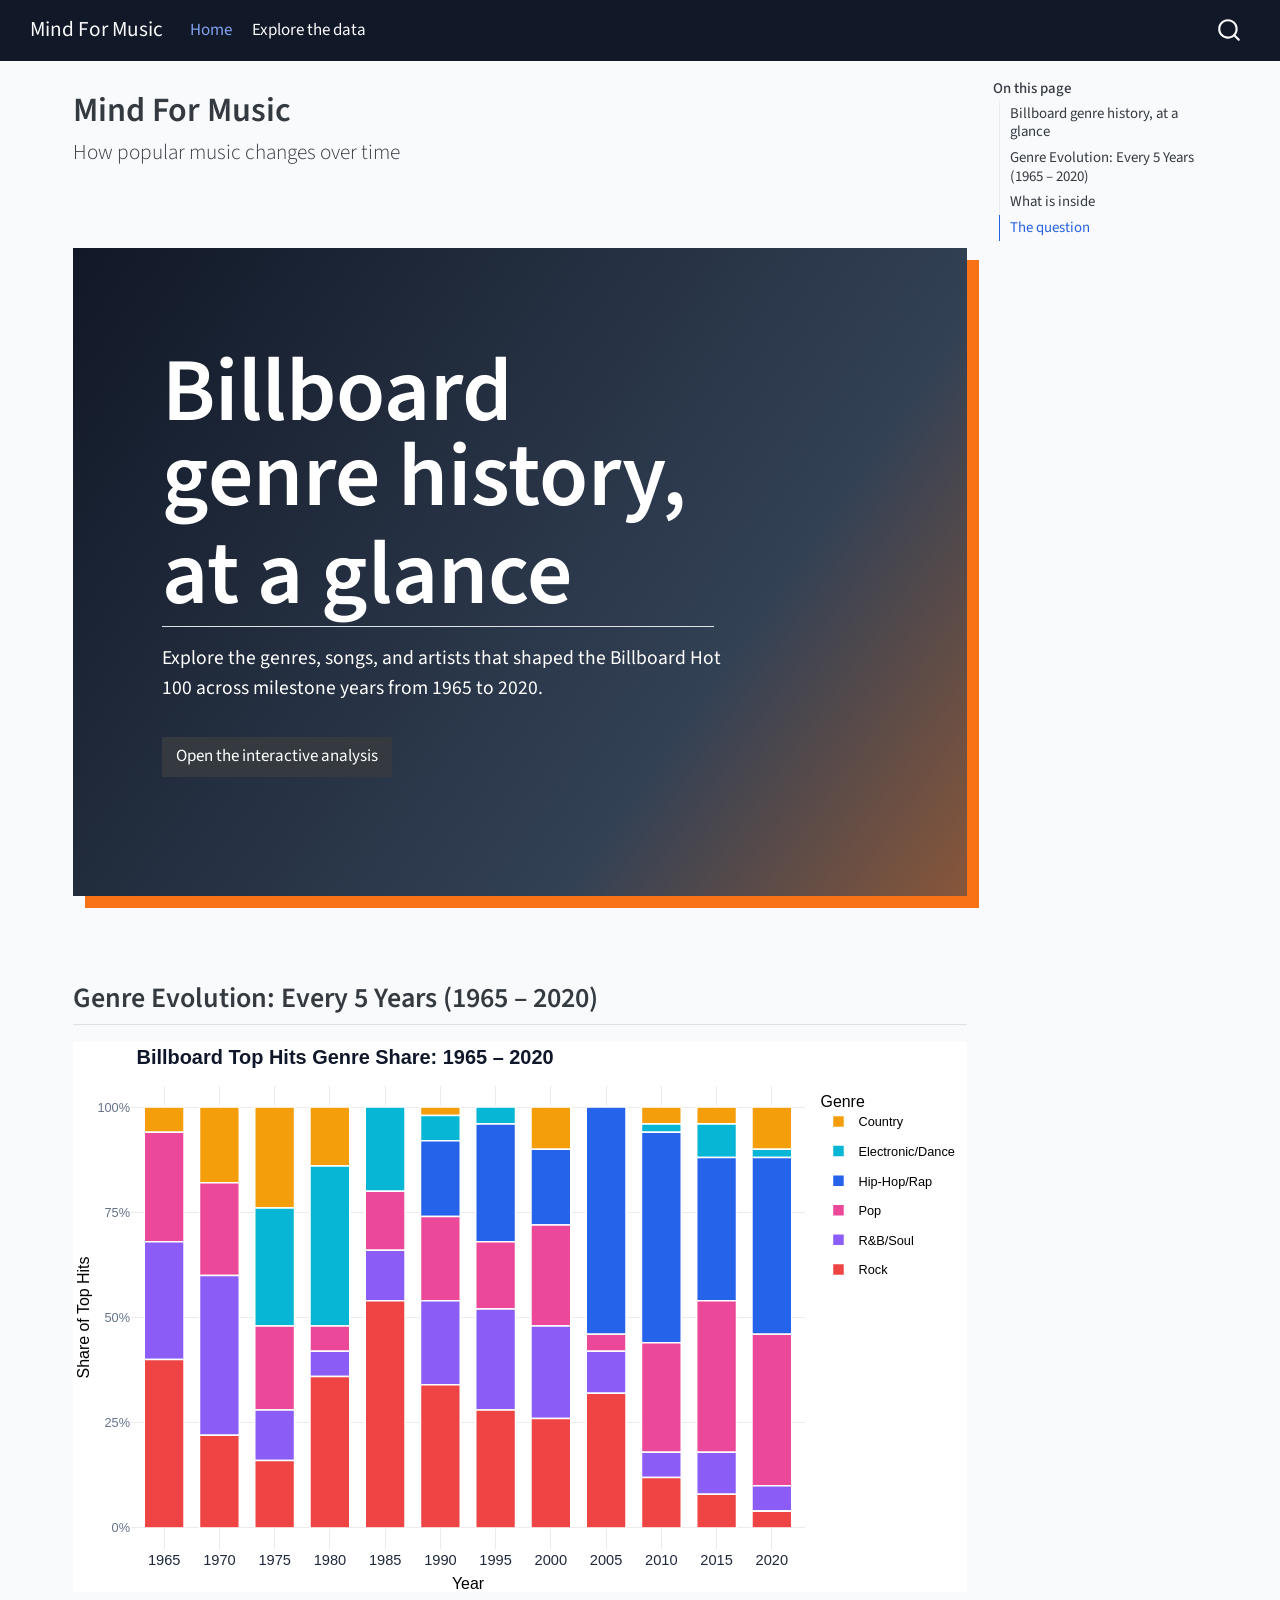
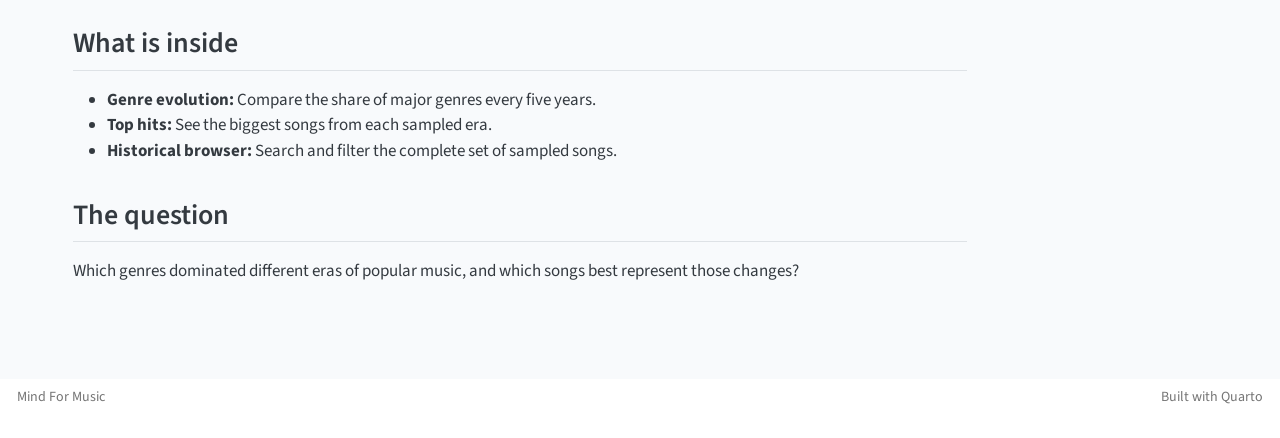
==== commit c2f64700: "Built site for gh-pages" ====
--- a/index.html
+++ b/index.html
@@ -74,13 +74,14 @@
   }
 }</script>
 <style>html{ scroll-behavior: smooth; }</style>
-<script src="site_libs/core-js-2.5.3/shim.min.js"></script>
-<script src="site_libs/react-18.2.0/react.min.js"></script>
-<script src="site_libs/react-18.2.0/react-dom.min.js"></script>
-<script src="site_libs/reactwidget-2.0.0/react-tools.js"></script>
 <script src="site_libs/htmlwidgets-1.6.4/htmlwidgets.js"></script>
-<link href="site_libs/reactable-0.4.5/reactable.css" rel="stylesheet">
-<script src="site_libs/reactable-binding-0.4.5/reactable.js"></script>
+<script src="site_libs/plotly-binding-4.12.1/plotly.js"></script>
+<script src="site_libs/typedarray-0.1/typedarray.min.js"></script>
+<script src="site_libs/jquery-3.5.1/jquery.min.js"></script>
+<link href="site_libs/crosstalk-1.2.2/css/crosstalk.min.css" rel="stylesheet">
+<script src="site_libs/crosstalk-1.2.2/js/crosstalk.min.js"></script>
+<link href="site_libs/plotly-htmlwidgets-css-2.25.2/plotly-htmlwidgets.css" rel="stylesheet">
+<script src="site_libs/plotly-main-2.25.2/plotly-latest.min.js"></script>
 
 
 <link rel="stylesheet" href="styles.css">
@@ -128,7 +129,7 @@
    
   <ul>
   <li><a href="#billboard-genre-history-at-a-glance" id="toc-billboard-genre-history-at-a-glance" class="nav-link active" data-scroll-target="#billboard-genre-history-at-a-glance">Billboard genre history, at a glance</a></li>
-  <li><a href="#top-song-of-each-5-year-milestone" id="toc-top-song-of-each-5-year-milestone" class="nav-link" data-scroll-target="#top-song-of-each-5-year-milestone">Top Song of Each 5-Year Milestone</a></li>
+  <li><a href="#genre-evolution-every-5-years-1965-2020" id="toc-genre-evolution-every-5-years-1965-2020" class="nav-link" data-scroll-target="#genre-evolution-every-5-years-1965-2020">Genre Evolution: Every 5 Years (1965 – 2020)</a></li>
   <li><a href="#what-is-inside" id="toc-what-is-inside" class="nav-link" data-scroll-target="#what-is-inside">What is inside</a></li>
   <li><a href="#the-question" id="toc-the-question" class="nav-link" data-scroll-target="#the-question">The question</a></li>
   </ul>
@@ -162,466 +163,12 @@
 <p>Explore the genres, songs, and artists that shaped the Billboard Hot 100 across milestone years from 1965 to 2020.</p>
 <p><a href="./project.html" class="btn btn-dark">Open the interactive analysis</a></p>
 </section>
-<section id="top-song-of-each-5-year-milestone" class="level2">
-<h2 class="anchored" data-anchor-id="top-song-of-each-5-year-milestone">Top Song of Each 5-Year Milestone</h2>
+<section id="genre-evolution-every-5-years-1965-2020" class="level2">
+<h2 class="anchored" data-anchor-id="genre-evolution-every-5-years-1965-2020">Genre Evolution: Every 5 Years (1965 – 2020)</h2>
 <div class="cell">
 <div class="cell-output-display">
-<div id="hhpoavqrcu" class=".gt_table" style="padding-left:0px;padding-right:0px;padding-top:10px;padding-bottom:10px;overflow-x:auto;overflow-y:auto;width:auto;height:auto;">
-<style>#hhpoavqrcu table {
-  font-family: system-ui, 'Segoe UI', Roboto, Helvetica, Arial, sans-serif, 'Apple Color Emoji', 'Segoe UI Emoji', 'Segoe UI Symbol', 'Noto Color Emoji';
-  -webkit-font-smoothing: antialiased;
-  -moz-osx-font-smoothing: grayscale;
-}
-
-#hhpoavqrcu thead, #hhpoavqrcu tbody, #hhpoavqrcu tfoot, #hhpoavqrcu tr, #hhpoavqrcu td, #hhpoavqrcu th {
-  border-style: none;
-}
-
-#hhpoavqrcu p {
-  margin: 0;
-  padding: 0;
-}
-
-#hhpoavqrcu .gt_table {
-  display: table;
-  border-collapse: collapse;
-  line-height: normal;
-  margin-left: auto;
-  margin-right: auto;
-  color: #333333;
-  font-size: 16px;
-  font-weight: normal;
-  font-style: normal;
-  background-color: #FFFFFF;
-  width: 100%;
-  border-top-style: solid;
-  border-top-width: 2px;
-  border-top-color: #A8A8A8;
-  border-right-style: none;
-  border-right-width: 2px;
-  border-right-color: #D3D3D3;
-  border-bottom-style: solid;
-  border-bottom-width: 2px;
-  border-bottom-color: #A8A8A8;
-  border-left-style: none;
-  border-left-width: 2px;
-  border-left-color: #D3D3D3;
-}
-
-#hhpoavqrcu .gt_caption {
-  padding-top: 4px;
-  padding-bottom: 4px;
-}
-
-#hhpoavqrcu .gt_title {
-  color: #333333;
-  font-size: 125%;
-  font-weight: initial;
-  padding-top: 4px;
-  padding-bottom: 4px;
-  padding-left: 5px;
-  padding-right: 5px;
-  border-bottom-color: #FFFFFF;
-  border-bottom-width: 0;
-}
-
-#hhpoavqrcu .gt_subtitle {
-  color: #333333;
-  font-size: 85%;
-  font-weight: initial;
-  padding-top: 3px;
-  padding-bottom: 5px;
-  padding-left: 5px;
-  padding-right: 5px;
-  border-top-color: #FFFFFF;
-  border-top-width: 0;
-}
-
-#hhpoavqrcu .gt_heading {
-  background-color: #FFFFFF;
-  text-align: center;
-  border-bottom-color: #FFFFFF;
-  border-left-style: none;
-  border-left-width: 1px;
-  border-left-color: #D3D3D3;
-  border-right-style: none;
-  border-right-width: 1px;
-  border-right-color: #D3D3D3;
-}
-
-#hhpoavqrcu .gt_bottom_border {
-  border-bottom-style: solid;
-  border-bottom-width: 2px;
-  border-bottom-color: #D3D3D3;
-}
-
-#hhpoavqrcu .gt_col_headings {
-  border-top-style: solid;
-  border-top-width: 2px;
-  border-top-color: #D3D3D3;
-  border-bottom-style: solid;
-  border-bottom-width: 2px;
-  border-bottom-color: #D3D3D3;
-  border-left-style: none;
-  border-left-width: 1px;
-  border-left-color: #D3D3D3;
-  border-right-style: none;
-  border-right-width: 1px;
-  border-right-color: #D3D3D3;
-}
-
-#hhpoavqrcu .gt_col_heading {
-  color: #333333;
-  background-color: #FFFFFF;
-  font-size: 100%;
-  font-weight: normal;
-  text-transform: inherit;
-  border-left-style: none;
-  border-left-width: 1px;
-  border-left-color: #D3D3D3;
-  border-right-style: none;
-  border-right-width: 1px;
-  border-right-color: #D3D3D3;
-  vertical-align: bottom;
-  padding-top: 5px;
-  padding-bottom: 6px;
-  padding-left: 5px;
-  padding-right: 5px;
-  overflow-x: hidden;
-}
-
-#hhpoavqrcu .gt_column_spanner_outer {
-  color: #333333;
-  background-color: #FFFFFF;
-  font-size: 100%;
-  font-weight: normal;
-  text-transform: inherit;
-  padding-top: 0;
-  padding-bottom: 0;
-  padding-left: 4px;
-  padding-right: 4px;
-}
-
-#hhpoavqrcu .gt_column_spanner_outer:first-child {
-  padding-left: 0;
-}
-
-#hhpoavqrcu .gt_column_spanner_outer:last-child {
-  padding-right: 0;
-}
-
-#hhpoavqrcu .gt_column_spanner {
-  border-bottom-style: solid;
-  border-bottom-width: 2px;
-  border-bottom-color: #D3D3D3;
-  vertical-align: bottom;
-  padding-top: 5px;
-  padding-bottom: 5px;
-  overflow-x: hidden;
-  display: inline-block;
-  width: 100%;
-}
-
-#hhpoavqrcu .gt_spanner_row {
-  border-bottom-style: hidden;
-}
-
-#hhpoavqrcu .gt_group_heading {
-  padding-top: 8px;
-  padding-bottom: 8px;
-  padding-left: 5px;
-  padding-right: 5px;
-  color: #333333;
-  background-color: #FFFFFF;
-  font-size: 100%;
-  font-weight: initial;
-  text-transform: inherit;
-  border-top-style: solid;
-  border-top-width: 2px;
-  border-top-color: #D3D3D3;
-  border-bottom-style: solid;
-  border-bottom-width: 2px;
-  border-bottom-color: #D3D3D3;
-  border-left-style: none;
-  border-left-width: 1px;
-  border-left-color: #D3D3D3;
-  border-right-style: none;
-  border-right-width: 1px;
-  border-right-color: #D3D3D3;
-  vertical-align: middle;
-  text-align: left;
-}
-
-#hhpoavqrcu .gt_empty_group_heading {
-  padding: 0.5px;
-  color: #333333;
-  background-color: #FFFFFF;
-  font-size: 100%;
-  font-weight: initial;
-  border-top-style: solid;
-  border-top-width: 2px;
-  border-top-color: #D3D3D3;
-  border-bottom-style: solid;
-  border-bottom-width: 2px;
-  border-bottom-color: #D3D3D3;
-  vertical-align: middle;
-}
-
-#hhpoavqrcu .gt_from_md > :first-child {
-  margin-top: 0;
-}
-
-#hhpoavqrcu .gt_from_md > :last-child {
-  margin-bottom: 0;
-}
-
-#hhpoavqrcu .gt_row {
-  padding-top: 8px;
-  padding-bottom: 8px;
-  padding-left: 5px;
-  padding-right: 5px;
-  margin: 10px;
-  border-top-style: solid;
-  border-top-width: 1px;
-  border-top-color: #D3D3D3;
-  border-left-style: none;
-  border-left-width: 1px;
-  border-left-color: #D3D3D3;
-  border-right-style: none;
-  border-right-width: 1px;
-  border-right-color: #D3D3D3;
-  vertical-align: middle;
-  overflow-x: hidden;
-}
-
-#hhpoavqrcu .gt_stub {
-  color: #333333;
-  background-color: #FFFFFF;
-  font-size: 100%;
-  font-weight: initial;
-  text-transform: inherit;
-  border-right-style: solid;
-  border-right-width: 2px;
-  border-right-color: #D3D3D3;
-  padding-left: 5px;
-  padding-right: 5px;
-}
-
-#hhpoavqrcu .gt_stub_row_group {
-  color: #333333;
-  background-color: #FFFFFF;
-  font-size: 100%;
-  font-weight: initial;
-  text-transform: inherit;
-  border-right-style: solid;
-  border-right-width: 2px;
-  border-right-color: #D3D3D3;
-  padding-left: 5px;
-  padding-right: 5px;
-  vertical-align: top;
-}
-
-#hhpoavqrcu .gt_row_group_first td {
-  border-top-width: 2px;
-}
-
-#hhpoavqrcu .gt_row_group_first th {
-  border-top-width: 2px;
-}
-
-#hhpoavqrcu .gt_summary_row {
-  color: #333333;
-  background-color: #FFFFFF;
-  text-transform: inherit;
-  padding-top: 8px;
-  padding-bottom: 8px;
-  padding-left: 5px;
-  padding-right: 5px;
-}
-
-#hhpoavqrcu .gt_first_summary_row {
-  border-top-style: solid;
-  border-top-color: #D3D3D3;
-}
-
-#hhpoavqrcu .gt_first_summary_row.thick {
-  border-top-width: 2px;
-}
-
-#hhpoavqrcu .gt_last_summary_row {
-  padding-top: 8px;
-  padding-bottom: 8px;
-  padding-left: 5px;
-  padding-right: 5px;
-  border-bottom-style: solid;
-  border-bottom-width: 2px;
-  border-bottom-color: #D3D3D3;
-}
-
-#hhpoavqrcu .gt_grand_summary_row {
-  color: #333333;
-  background-color: #FFFFFF;
-  text-transform: inherit;
-  padding-top: 8px;
-  padding-bottom: 8px;
-  padding-left: 5px;
-  padding-right: 5px;
-}
-
-#hhpoavqrcu .gt_first_grand_summary_row {
-  padding-top: 8px;
-  padding-bottom: 8px;
-  padding-left: 5px;
-  padding-right: 5px;
-  border-top-style: double;
-  border-top-width: 6px;
-  border-top-color: #D3D3D3;
-}
-
-#hhpoavqrcu .gt_last_grand_summary_row_top {
-  padding-top: 8px;
-  padding-bottom: 8px;
-  padding-left: 5px;
-  padding-right: 5px;
-  border-bottom-style: double;
-  border-bottom-width: 6px;
-  border-bottom-color: #D3D3D3;
-}
-
-#hhpoavqrcu .gt_striped {
-  background-color: rgba(128, 128, 128, 0.05);
-}
-
-#hhpoavqrcu .gt_table_body {
-  border-top-style: solid;
-  border-top-width: 2px;
-  border-top-color: #D3D3D3;
-  border-bottom-style: solid;
-  border-bottom-width: 2px;
-  border-bottom-color: #D3D3D3;
-}
-
-#hhpoavqrcu .gt_footnotes {
-  color: #333333;
-  background-color: #FFFFFF;
-  border-bottom-style: none;
-  border-bottom-width: 2px;
-  border-bottom-color: #D3D3D3;
-  border-left-style: none;
-  border-left-width: 2px;
-  border-left-color: #D3D3D3;
-  border-right-style: none;
-  border-right-width: 2px;
-  border-right-color: #D3D3D3;
-}
-
-#hhpoavqrcu .gt_footnote {
-  margin: 0px;
-  font-size: 90%;
-  padding-top: 4px;
-  padding-bottom: 4px;
-  padding-left: 5px;
-  padding-right: 5px;
-}
-
-#hhpoavqrcu .gt_sourcenotes {
-  color: #333333;
-  background-color: #FFFFFF;
-  border-bottom-style: none;
-  border-bottom-width: 2px;
-  border-bottom-color: #D3D3D3;
-  border-left-style: none;
-  border-left-width: 2px;
-  border-left-color: #D3D3D3;
-  border-right-style: none;
-  border-right-width: 2px;
-  border-right-color: #D3D3D3;
-}
-
-#hhpoavqrcu .gt_sourcenote {
-  font-size: 90%;
-  padding-top: 4px;
-  padding-bottom: 4px;
-  padding-left: 5px;
-  padding-right: 5px;
-}
-
-#hhpoavqrcu .gt_left {
-  text-align: left;
-}
-
-#hhpoavqrcu .gt_center {
-  text-align: center;
-}
-
-#hhpoavqrcu .gt_right {
-  text-align: right;
-  font-variant-numeric: tabular-nums;
-}
-
-#hhpoavqrcu .gt_font_normal {
-  font-weight: normal;
-}
-
-#hhpoavqrcu .gt_font_bold {
-  font-weight: bold;
-}
-
-#hhpoavqrcu .gt_font_italic {
-  font-style: italic;
-}
-
-#hhpoavqrcu .gt_super {
-  font-size: 65%;
-}
-
-#hhpoavqrcu .gt_footnote_marks {
-  font-size: 75%;
-  vertical-align: 0.4em;
-  position: initial;
-}
-
-#hhpoavqrcu .gt_asterisk {
-  font-size: 100%;
-  vertical-align: 0;
-}
-
-#hhpoavqrcu .gt_indent_1 {
-  text-indent: 5px;
-}
-
-#hhpoavqrcu .gt_indent_2 {
-  text-indent: 10px;
-}
-
-#hhpoavqrcu .gt_indent_3 {
-  text-indent: 15px;
-}
-
-#hhpoavqrcu .gt_indent_4 {
-  text-indent: 20px;
-}
-
-#hhpoavqrcu .gt_indent_5 {
-  text-indent: 25px;
-}
-
-#hhpoavqrcu .katex-display {
-  display: inline-flex !important;
-  margin-bottom: 0.75em !important;
-}
-
-#hhpoavqrcu div.Reactable > div.rt-table > div.rt-thead > div.rt-tr.rt-tr-group-header > div.rt-th-group:after {
-  height: 0px !important;
-}
-</style>
-<div style="font-family:system-ui, 'Segoe UI', Roboto, Helvetica, Arial, sans-serif;border-top-style:solid;border-top-width:2px;border-top-color:#D3D3D3;padding-bottom:8px;">
-<div class="gt_heading gt_title gt_font_normal" style="text-size:bigger;">Top Song of Each 5-Year Milestone</div>
-<div class="gt_heading gt_subtitle gt_bottom_border">600 biggest hits sampled every 5 years from 1965 to 2020</div>
-</div>
-<div id="hhpoavqrcu" class="reactable html-widget" style="width:100%;height:auto;"></div>
-<script type="application/json" data-for="hhpoavqrcu">{"x":{"tag":{"name":"Reactable","attribs":{"data":{"Year":[1965,1965,1965,1965,1965,1965,1965,1965,1965,1965,1965,1965,1965,1965,1965,1965,1965,1965,1965,1965,1965,1965,1965,1965,1965,1965,1965,1965,1965,1965,1965,1965,1965,1965,1965,1965,1965,1965,1965,1965,1965,1965,1965,1965,1965,1965,1965,1965,1965,1965,1970,1970,1970,1970,1970,1970,1970,1970,1970,1970,1970,1970,1970,1970,1970,1970,1970,1970,1970,1970,1970,1970,1970,1970,1970,1970,1970,1970,1970,1970,1970,1970,1970,1970,1970,1970,1970,1970,1970,1970,1970,1970,1970,1970,1970,1970,1970,1970,1970,1970,1975,1975,1975,1975,1975,1975,1975,1975,1975,1975,1975,1975,1975,1975,1975,1975,1975,1975,1975,1975,1975,1975,1975,1975,1975,1975,1975,1975,1975,1975,1975,1975,1975,1975,1975,1975,1975,1975,1975,1975,1975,1975,1975,1975,1975,1975,1975,1975,1975,1975,1980,1980,1980,1980,1980,1980,1980,1980,1980,1980,1980,1980,1980,1980,1980,1980,1980,1980,1980,1980,1980,1980,1980,1980,1980,1980,1980,1980,1980,1980,1980,1980,1980,1980,1980,1980,1980,1980,1980,1980,1980,1980,1980,1980,1980,1980,1980,1980,1980,1980,1985,1985,1985,1985,1985,1985,1985,1985,1985,1985,1985,1985,1985,1985,1985,1985,1985,1985,1985,1985,1985,1985,1985,1985,1985,1985,1985,1985,1985,1985,1985,1985,1985,1985,1985,1985,1985,1985,1985,1985,1985,1985,1985,1985,1985,1985,1985,1985,1985,1985,1990,1990,1990,1990,1990,1990,1990,1990,1990,1990,1990,1990,1990,1990,1990,1990,1990,1990,1990,1990,1990,1990,1990,1990,1990,1990,1990,1990,1990,1990,1990,1990,1990,1990,1990,1990,1990,1990,1990,1990,1990,1990,1990,1990,1990,1990,1990,1990,1990,1990,1995,1995,1995,1995,1995,1995,1995,1995,1995,1995,1995,1995,1995,1995,1995,1995,1995,1995,1995,1995,1995,1995,1995,1995,1995,1995,1995,1995,1995,1995,1995,1995,1995,1995,1995,1995,1995,1995,1995,1995,1995,1995,1995,1995,1995,1995,1995,1995,1995,1995,2000,2000,2000,2000,2000,2000,2000,2000,2000,2000,2000,2000,2000,2000,2000,2000,2000,2000,2000,2000,2000,2000,2000,2000,2000,2000,2000,2000,2000,2000,2000,2000,2000,2000,2000,2000,2000,2000,2000,2000,2000,2000,2000,2000,2000,2000,2000,2000,2000,2000,2005,2005,2005,2005,2005,2005,2005,2005,2005,2005,2005,2005,2005,2005,2005,2005,2005,2005,2005,2005,2005,2005,2005,2005,2005,2005,2005,2005,2005,2005,2005,2005,2005,2005,2005,2005,2005,2005,2005,2005,2005,2005,2005,2005,2005,2005,2005,2005,2005,2005,2010,2010,2010,2010,2010,2010,2010,2010,2010,2010,2010,2010,2010,2010,2010,2010,2010,2010,2010,2010,2010,2010,2010,2010,2010,2010,2010,2010,2010,2010,2010,2010,2010,2010,2010,2010,2010,2010,2010,2010,2010,2010,2010,2010,2010,2010,2010,2010,2010,2010,2015,2015,2015,2015,2015,2015,2015,2015,2015,2015,2015,2015,2015,2015,2015,2015,2015,2015,2015,2015,2015,2015,2015,2015,2015,2015,2015,2015,2015,2015,2015,2015,2015,2015,2015,2015,2015,2015,2015,2015,2015,2015,2015,2015,2015,2015,2015,2015,2015,2015,2020,2020,2020,2020,2020,2020,2020,2020,2020,2020,2020,2020,2020,2020,2020,2020,2020,2020,2020,2020,2020,2020,2020,2020,2020,2020,2020,2020,2020,2020,2020,2020,2020,2020,2020,2020,2020,2020,2020,2020,2020,2020,2020,2020,2020,2020,2020,2020,2020,2020],"Year_Rank":[1,2,3,4,5,6,7,8,9,10,11,12,13,14,15,16,17,18,19,20,21,22,23,24,25,26,27,28,29,30,31,32,33,34,35,36,37,38,39,40,41,42,43,44,45,46,47,48,49,50,1,2,3,4,5,6,7,8,9,10,11,12,13,14,15,16,17,18,19,20,21,22,23,24,25,26,27,28,29,30,31,32,33,34,35,36,37,38,39,40,41,42,43,44,45,46,47,48,49,50,1,2,3,4,5,6,7,8,9,10,11,12,13,14,15,16,17,18,19,20,21,22,23,24,25,26,27,28,29,30,31,32,33,34,35,36,37,38,39,40,41,42,43,44,45,46,47,48,49,50,1,2,3,4,5,6,7,8,9,10,11,12,13,14,15,16,17,18,19,20,21,22,23,24,25,26,27,28,29,30,31,32,33,34,35,36,37,38,39,40,41,42,43,44,45,46,47,48,49,50,1,2,3,4,5,6,7,8,9,10,11,12,13,14,15,16,17,18,19,20,21,22,23,24,25,26,27,28,29,30,31,32,33,34,35,36,37,38,39,40,41,42,43,44,45,46,47,48,49,50,1,2,3,4,5,6,7,8,9,10,11,12,13,14,15,16,17,18,19,20,21,22,23,24,25,26,27,28,29,30,31,32,33,34,35,36,37,38,39,40,41,42,43,44,45,46,47,48,49,50,1,2,3,4,5,6,7,8,9,10,11,12,13,14,15,16,17,18,19,20,21,22,23,24,25,26,27,28,29,30,31,32,33,34,35,36,37,38,39,40,41,42,43,44,45,46,47,48,49,50,1,2,3,4,5,6,7,8,9,10,11,12,13,14,15,16,17,18,19,20,21,22,23,24,25,26,27,28,29,30,31,32,33,34,35,36,37,38,39,40,41,42,43,44,45,46,47,48,49,50,1,2,3,4,5,6,7,8,9,10,11,12,13,14,15,16,17,18,19,20,21,22,23,24,25,26,27,28,29,30,31,32,33,34,35,36,37,38,39,40,41,42,43,44,45,46,47,48,49,50,1,2,3,4,5,6,7,8,9,10,11,12,13,14,15,16,17,18,19,20,21,22,23,24,25,26,27,28,29,30,31,32,33,34,35,36,37,38,39,40,41,42,43,44,45,46,47,48,49,50,1,2,3,4,5,6,7,8,9,10,11,12,13,14,15,16,17,18,19,20,21,22,23,24,25,26,27,28,29,30,31,32,33,34,35,36,37,38,39,40,41,42,43,44,45,46,47,48,49,50,1,2,3,4,5,6,7,8,9,10,11,12,13,14,15,16,17,18,19,20,21,22,23,24,25,26,27,28,29,30,31,32,33,34,35,36,37,38,39,40,41,42,43,44,45,46,47,48,49,50],"Cover":["https://cdn-images.dzcdn.net/images/cover/ce1dc06ebccf807522475944d5c106df/250x250-000000-80-0-0.jpg","https://cdn-images.dzcdn.net/images/cover/6312e6d507997a66a72d8b691b0362c8/250x250-000000-80-0-0.jpg","https://cdn-images.dzcdn.net/images/cover/0d3be6936cd5a5e81db72f04ed75e4fb/250x250-000000-80-0-0.jpg","https://cdn-images.dzcdn.net/images/cover/eb2330c0797eeacc7c5101e62c055610/250x250-000000-80-0-0.jpg","https://cdn-images.dzcdn.net/images/cover/c06cf171c2f3a74e2682833168231db9/250x250-000000-80-0-0.jpg","https://cdn-images.dzcdn.net/images/cover/e8364f8203fec89bed1afea69976151a/250x250-000000-80-0-0.jpg","https://cdn-images.dzcdn.net/images/cover/da060de1861f3eb0a63acef362c27adf/250x250-000000-80-0-0.jpg","https://cdn-images.dzcdn.net/images/cover/c65b3bd84e81056e060be144381c06c8/250x250-000000-80-0-0.jpg","https://cdn-images.dzcdn.net/images/cover/3d4725041a1911f76aefdb7c29d24538/250x250-000000-80-0-0.jpg",null,"https://cdn-images.dzcdn.net/images/cover/cf1e8f2557ef4c71da1e3203e841891b/250x250-000000-80-0-0.jpg","https://cdn-images.dzcdn.net/images/cover/6d3bccb99357ebf6663b6dfe71a5f6b8/250x250-000000-80-0-0.jpg","https://cdn-images.dzcdn.net/images/cover/ab113555b056cb808b050dff43a9590a/250x250-000000-80-0-0.jpg","https://cdn-images.dzcdn.net/images/cover/70aa665daf9b8c794ff083f027d97e58/250x250-000000-80-0-0.jpg","https://cdn-images.dzcdn.net/images/cover/631529d1ea1c75458bae490e3ebb025f/250x250-000000-80-0-0.jpg","https://cdn-images.dzcdn.net/images/cover/c86e3646f2ba153410fbdd00c1a6ad2d/250x250-000000-80-0-0.jpg","https://cdn-images.dzcdn.net/images/cover/8dfb58e181cd48f737ab9e5104dfb15b/250x250-000000-80-0-0.jpg","https://cdn-images.dzcdn.net/images/cover/eec50253eca7a117db66d6a2e7184b5b/250x250-000000-80-0-0.jpg","https://cdn-images.dzcdn.net/images/cover/eacdc13e03cfc6acd7086d0529a60de3/250x250-000000-80-0-0.jpg","https://cdn-images.dzcdn.net/images/cover/a08942c3c4b6598118d24b07ad9ea30a/250x250-000000-80-0-0.jpg","https://cdn-images.dzcdn.net/images/cover/75d378356e4a161557d6d21124b9e892/250x250-000000-80-0-0.jpg","https://cdn-images.dzcdn.net/images/cover/0f89e21d97fe64ba416e4e79de6b5f46/250x250-000000-80-0-0.jpg","https://cdn-images.dzcdn.net/images/cover/db8c424a0e3b26b811fb09c12ab91c59/250x250-000000-80-0-0.jpg","https://cdn-images.dzcdn.net/images/cover/f5d5d9ce817b36ffe11525a9a5afb54d/250x250-000000-80-0-0.jpg","https://cdn-images.dzcdn.net/images/cover/142fc7672d9163dc81e37fd0292d4c3d/250x250-000000-80-0-0.jpg","https://cdn-images.dzcdn.net/images/cover/eb2330c0797eeacc7c5101e62c055610/250x250-000000-80-0-0.jpg","https://cdn-images.dzcdn.net/images/cover/e2a86014390144356debf0797232b8b9/250x250-000000-80-0-0.jpg","https://cdn-images.dzcdn.net/images/cover/efe2acf793559395a474a735da0c2bae/250x250-000000-80-0-0.jpg","https://cdn-images.dzcdn.net/images/cover/3c480c48461df7a49cb3dbc78498967c/250x250-000000-80-0-0.jpg","https://cdn-images.dzcdn.net/images/cover/c131cd69feea4f8f890f6d3beb109c36/250x250-000000-80-0-0.jpg","https://cdn-images.dzcdn.net/images/cover/cb6711e67656c6d00cc8e1915a433357/250x250-000000-80-0-0.jpg","https://cdn-images.dzcdn.net/images/cover/b4830fc7685543f3e2b4044d38183c61/250x250-000000-80-0-0.jpg","https://cdn-images.dzcdn.net/images/cover/f48fdf4c835d05267ab6721f3795ac36/250x250-000000-80-0-0.jpg","https://cdn-images.dzcdn.net/images/cover/83345e346f69c8d422f3213bcc163f57/250x250-000000-80-0-0.jpg","https://cdn-images.dzcdn.net/images/cover/b8cccbf5921b04e97e0420f45dbe02b6/250x250-000000-80-0-0.jpg","https://cdn-images.dzcdn.net/images/cover/c65b3bd84e81056e060be144381c06c8/250x250-000000-80-0-0.jpg","https://cdn-images.dzcdn.net/images/cover/9a7dcc522995724996df71d474e75e32/250x250-000000-80-0-0.jpg","https://cdn-images.dzcdn.net/images/cover/0062154b0ae48ff5ff9524918fadcd9b/250x250-000000-80-0-0.jpg","https://cdn-images.dzcdn.net/images/cover/1d397842df24363298988913fd4a6671/250x250-000000-80-0-0.jpg","https://cdn-images.dzcdn.net/images/cover/c65b3bd84e81056e060be144381c06c8/250x250-000000-80-0-0.jpg",null,"https://cdn-images.dzcdn.net/images/cover/240c9e55e8d308232ea43498ea2785b5/250x250-000000-80-0-0.jpg","https://cdn-images.dzcdn.net/images/cover/0c6ef9f542a94800f12ad2825353eebf/250x250-000000-80-0-0.jpg","https://cdn-images.dzcdn.net/images/cover/0a8f2845772c15c0f3abf1e062731778/250x250-000000-80-0-0.jpg","https://cdn-images.dzcdn.net/images/cover/e430a163f808d1cd3e68205cef5f7e79/250x250-000000-80-0-0.jpg",null,"https://cdn-images.dzcdn.net/images/cover/b3f98a078ee527bae28d4c56dc7f187a/250x250-000000-80-0-0.jpg","https://cdn-images.dzcdn.net/images/cover/225529d96085658cecf4dbeebb458745/250x250-000000-80-0-0.jpg","https://cdn-images.dzcdn.net/images/cover/8a6d83f43237bf4b01cd4a7b097f06fc/250x250-000000-80-0-0.jpg","https://cdn-images.dzcdn.net/images/cover/06028ab4d147048b6e1f04619305974d/250x250-000000-80-0-0.jpg","https://cdn-images.dzcdn.net/images/cover/02df652c3955217f48e70816d2cc0f71/250x250-000000-80-0-0.jpg","https://cdn-images.dzcdn.net/images/cover/a2818193d6ca04e40269de587daa343c/250x250-000000-80-0-0.jpg","https://cdn-images.dzcdn.net/images/cover/b9a111b687d82473b88c9c3dacfe13d1/250x250-000000-80-0-0.jpg","https://cdn-images.dzcdn.net/images/cover/d0449e599a403d354472848117187639/250x250-000000-80-0-0.jpg","https://cdn-images.dzcdn.net/images/cover/6097a6304e58084181a2419595d88945/250x250-000000-80-0-0.jpg","https://cdn-images.dzcdn.net/images/cover/b9a111b687d82473b88c9c3dacfe13d1/250x250-000000-80-0-0.jpg","https://cdn-images.dzcdn.net/images/cover/7bc8bddfe9cbf88072573de71792b00d/250x250-000000-80-0-0.jpg","https://cdn-images.dzcdn.net/images/cover/ba80f988960535355fab669f3ffed5b3/250x250-000000-80-0-0.jpg","https://cdn-images.dzcdn.net/images/cover/05849e7461a584ea845918a8c90313ea/250x250-000000-80-0-0.jpg","https://cdn-images.dzcdn.net/images/cover/fe217d57fe70cda86d6fd3f191fc27f0/250x250-000000-80-0-0.jpg","https://cdn-images.dzcdn.net/images/cover/15eb21d118f867203ecfb6728c40f8bc/250x250-000000-80-0-0.jpg",null,null,null,null,null,null,null,null,null,null,null,null,null,null,null,null,null,null,null,null,null,null,null,null,null,null,null,null,null,null,null,null,null,null,null,null,null,null,null,"https://cdn-images.dzcdn.net/images/cover/a8ff1beb21e4956d586c3c8c6aabd704/250x250-000000-80-0-0.jpg","https://cdn-images.dzcdn.net/images/cover/cbcf4957f6781df5282b2e05e56bca00/250x250-000000-80-0-0.jpg",null,"https://cdn-images.dzcdn.net/images/cover/c380d31a8184565167c2898018cd5ef3/250x250-000000-80-0-0.jpg","https://cdn-images.dzcdn.net/images/cover/e1ccd77e944804a4ecb27602aa6034cc/250x250-000000-80-0-0.jpg",null,null,null,null,null,null,null,null,null,null,null,null,null,null,null,null,null,null,null,null,null,null,null,null,null,null,null,null,null,null,null,null,null,null,null,null,null,null,null,null,null,null,null,null,null,"https://cdn-images.dzcdn.net/images/cover/07347dddc5fcf55249cd8b610b6652a9/250x250-000000-80-0-0.jpg","https://cdn-images.dzcdn.net/images/cover/b7694952d41739a995da2e56eec6ee46/250x250-000000-80-0-0.jpg","https://cdn-images.dzcdn.net/images/cover/03c981e9376a6089dece30805a854034/250x250-000000-80-0-0.jpg","https://cdn-images.dzcdn.net/images/cover/5c3603d96304e5edb2c359779840bff5/250x250-000000-80-0-0.jpg","https://cdn-images.dzcdn.net/images/cover/156c197582a4d4b40e17d72b79d3df62/250x250-000000-80-0-0.jpg",null,null,null,null,null,null,null,null,null,null,null,null,null,null,null,null,null,null,null,null,null,null,null,null,null,null,null,null,null,null,null,null,null,null,null,null,null,null,null,null,null,null,null,null,null,"https://cdn-images.dzcdn.net/images/cover/e0ce8977ab98d73bcea00fc838ece034/250x250-000000-80-0-0.jpg","https://cdn-images.dzcdn.net/images/cover/7e11a8b7130ff398551ac56a5a36404d/250x250-000000-80-0-0.jpg","https://cdn-images.dzcdn.net/images/cover/90af146bc3d239deb0aa66c20230d854/250x250-000000-80-0-0.jpg","https://cdn-images.dzcdn.net/images/cover/d4fe983632602790f0a779422a810d3e/250x250-000000-80-0-0.jpg","https://cdn-images.dzcdn.net/images/cover/4cdd3bfaf5d145e8ae32d88c4731c83e/250x250-000000-80-0-0.jpg",null,null,null,null,null,null,null,null,null,null,null,null,null,null,null,null,null,null,null,null,null,null,null,null,null,null,null,null,null,null,null,null,null,null,null,null,null,null,null,null,null,null,null,null,null,"https://cdn-images.dzcdn.net/images/cover/eb2330c0797eeacc7c5101e62c055610/250x250-000000-80-0-0.jpg","https://cdn-images.dzcdn.net/images/cover/7416486e591fa1c95a7f70780b8abbc5/250x250-000000-80-0-0.jpg","https://cdn-images.dzcdn.net/images/cover/1ec253e4915193b4b11185cea4afd4ca/250x250-000000-80-0-0.jpg","https://cdn-images.dzcdn.net/images/cover/c041209689f03c942e6ae760886d99e7/250x250-000000-80-0-0.jpg","https://cdn-images.dzcdn.net/images/cover/4574dd00d3bbad3e44beb0f9fee46772/250x250-000000-80-0-0.jpg",null,null,null,null,null,null,null,null,"https://cdn-images.dzcdn.net/images/cover/ac17ca28910c9244e00c3df29175a23a/250x250-000000-80-0-0.jpg","https://cdn-images.dzcdn.net/images/cover/9ad0fcd99117625622f3d5392d49b163/250x250-000000-80-0-0.jpg","https://cdn-images.dzcdn.net/images/cover/a8c5b5f99cd9c9dd3e6e3914d0242f92/250x250-000000-80-0-0.jpg","https://cdn-images.dzcdn.net/images/cover/37cf3d80df67a9277d61c8a03302c9c3/250x250-000000-80-0-0.jpg","https://cdn-images.dzcdn.net/images/cover/d0652bff30fb272fe23c0dd33df18e8e/250x250-000000-80-0-0.jpg","https://cdn-images.dzcdn.net/images/cover/35934a99503482f2206937bb56b4dcc8/250x250-000000-80-0-0.jpg","https://cdn-images.dzcdn.net/images/cover/5bdae1e3d63f00b4fe148e3590380c8d/250x250-000000-80-0-0.jpg","https://cdn-images.dzcdn.net/images/cover/5149d991b8840ea95be2dec610e48a86/250x250-000000-80-0-0.jpg","https://cdn-images.dzcdn.net/images/cover/1ec253e4915193b4b11185cea4afd4ca/250x250-000000-80-0-0.jpg","https://cdn-images.dzcdn.net/images/cover/f4a2d8eb0ed56a5c8512cbbde378cdf9/250x250-000000-80-0-0.jpg","https://cdn-images.dzcdn.net/images/cover/7d664382084c11f30b9cf63e0709a70d/250x250-000000-80-0-0.jpg","https://cdn-images.dzcdn.net/images/cover/ada61efd375946fcf27d83c5d2f4b8fb/250x250-000000-80-0-0.jpg","https://cdn-images.dzcdn.net/images/cover/9e45eca89fbb8d759a7e4a5d66349a93/250x250-000000-80-0-0.jpg","https://cdn-images.dzcdn.net/images/cover/5c2e7087f9212050cb6224dbcd05cf77/250x250-000000-80-0-0.jpg","https://cdn-images.dzcdn.net/images/cover/f1407f83a210bb6f39e00f0a408ce0da/250x250-000000-80-0-0.jpg","https://cdn-images.dzcdn.net/images/cover/09ac91dc14f4f27dcd7ecf44ebd49126/250x250-000000-80-0-0.jpg","https://cdn-images.dzcdn.net/images/cover/e73716d037ee24f1331a8c0332526590/250x250-000000-80-0-0.jpg",null,null,"https://cdn-images.dzcdn.net/images/cover/177bec5553a37b3ecf7d548ca8f6d370/250x250-000000-80-0-0.jpg","https://cdn-images.dzcdn.net/images/cover/154051fb79a273bdce8614ff8563451a/250x250-000000-80-0-0.jpg","https://cdn-images.dzcdn.net/images/cover/617ff6bdd18ca17a42c745fe7e70123c/250x250-000000-80-0-0.jpg","https://cdn-images.dzcdn.net/images/cover/48ebebdfce609b5330d2d046afe1b319/250x250-000000-80-0-0.jpg","https://cdn-images.dzcdn.net/images/cover/a6a9d396e6cc5af9cf8fe6d671df5d6b/250x250-000000-80-0-0.jpg","https://cdn-images.dzcdn.net/images/cover/8cb4554f8a6f2b0fe77e71b857fddccb/250x250-000000-80-0-0.jpg","https://cdn-images.dzcdn.net/images/cover/e82a7d2199020e24a576f1762665d223/250x250-000000-80-0-0.jpg","https://cdn-images.dzcdn.net/images/cover/c12c28d85fedc4cfa31df526ca78f279/250x250-000000-80-0-0.jpg","https://cdn-images.dzcdn.net/images/cover/18bc1a407224067b1a400be8e86aec89/250x250-000000-80-0-0.jpg","https://cdn-images.dzcdn.net/images/cover/88fcaad892e7686ec8b9a901e5a29c41/250x250-000000-80-0-0.jpg","https://cdn-images.dzcdn.net/images/cover/5213b1ef0649cd23cf9fddffc6360953/250x250-000000-80-0-0.jpg","https://cdn-images.dzcdn.net/images/cover/59d14483d167ceb8465cb1ef1ccad0d0/250x250-000000-80-0-0.jpg","https://cdn-images.dzcdn.net/images/cover/3244f56550ab268f34f5b8394ceb4511/250x250-000000-80-0-0.jpg","https://cdn-images.dzcdn.net/images/cover/49fc8e95b072b484a6c9b3d4500d7709/250x250-000000-80-0-0.jpg","https://cdn-images.dzcdn.net/images/cover/1591848767f93fe2f290718b4efa3828/250x250-000000-80-0-0.jpg","https://cdn-images.dzcdn.net/images/cover/c9b858a1d912131efdf73f74ac1fa91f/250x250-000000-80-0-0.jpg",null,"https://cdn-images.dzcdn.net/images/cover/91beeb3909afe72adbe38e04e8645801/250x250-000000-80-0-0.jpg","https://cdn-images.dzcdn.net/images/cover/35bc563f913ff99e98b2fbba8ac9ddfd/250x250-000000-80-0-0.jpg","https://cdn-images.dzcdn.net/images/cover/03c4fae9a1b0fe1e801a1069ed7882eb/250x250-000000-80-0-0.jpg","https://cdn-images.dzcdn.net/images/cover/3134fd3fba883b4e6c8df8dc1487dbef/250x250-000000-80-0-0.jpg","https://cdn-images.dzcdn.net/images/cover/dc47223d1306d49f5a895913069ed2fd/250x250-000000-80-0-0.jpg","https://cdn-images.dzcdn.net/images/cover/40ba77fcf92d5bfac130401bd4a5dcba/250x250-000000-80-0-0.jpg","https://cdn-images.dzcdn.net/images/cover/9097a9dc2000c147ddf95ca890885910/250x250-000000-80-0-0.jpg","https://cdn-images.dzcdn.net/images/cover/42dba4c83a7432571d932f3cbf2e69f5/250x250-000000-80-0-0.jpg","https://cdn-images.dzcdn.net/images/cover/9097a9dc2000c147ddf95ca890885910/250x250-000000-80-0-0.jpg","https://cdn-images.dzcdn.net/images/cover/9af013e20b12614822502d5ade4467bd/250x250-000000-80-0-0.jpg","https://cdn-images.dzcdn.net/images/cover/7a76ba13bb8005cdf2d9e9a8d849d4d1/250x250-000000-80-0-0.jpg","https://cdn-images.dzcdn.net/images/cover/458e44f0d8359889999aa353aada5e13/250x250-000000-80-0-0.jpg","https://cdn-images.dzcdn.net/images/cover/5b0ff3a0b5738c0c163758e2829f9f54/250x250-000000-80-0-0.jpg","https://cdn-images.dzcdn.net/images/cover/88df9f4cf7cad05f3d1f4cf1bcbeadbe/250x250-000000-80-0-0.jpg","https://cdn-images.dzcdn.net/images/cover/26786519b80b039defcc14cc603edb26/250x250-000000-80-0-0.jpg","https://cdn-images.dzcdn.net/images/cover/b0105e85115b96620b34183856239185/250x250-000000-80-0-0.jpg","https://cdn-images.dzcdn.net/images/cover/71828a0418fca038185f4bc6d20b3f2c/250x250-000000-80-0-0.jpg","https://cdn-images.dzcdn.net/images/cover/fffa77f41453c5adc19598d4b0e7d4b6/250x250-000000-80-0-0.jpg","https://cdn-images.dzcdn.net/images/cover/798a04eb129a85e09ce654b336a44e9e/250x250-000000-80-0-0.jpg","https://cdn-images.dzcdn.net/images/cover/8cdc05b609232d463417238a6dc09e89/250x250-000000-80-0-0.jpg",null,null,null,null,null,null,null,null,null,null,null,null,null,null,null,null,null,null,null,null,null,null,null,null,null,null,null,null,null,null,null,"https://cdn-images.dzcdn.net/images/cover/580a1286a0994b5052cb75c1d455b504/250x250-000000-80-0-0.jpg","https://cdn-images.dzcdn.net/images/cover/d316a5dceea79d5e0c7475976661a8ae/250x250-000000-80-0-0.jpg","https://cdn-images.dzcdn.net/images/cover/04e36aff87717fdfb1c2ae1f437dc0ab/250x250-000000-80-0-0.jpg","https://cdn-images.dzcdn.net/images/cover/0313f4b80366d3c782d8f148fa0df490/250x250-000000-80-0-0.jpg","https://cdn-images.dzcdn.net/images/cover/7c5e2402a3bcb04b871d503087ef56da/250x250-000000-80-0-0.jpg",null,null,null,null,null,null,null,null,null,null,null,null,null,null,null,null,null,null,null,null,null,null,null,null,null,null,null,null,null,null,null,null,null,null,null,null,null,null,null,null,null,null,null,null,null,"https://cdn-images.dzcdn.net/images/cover/28e22f7237d847cf00f8aae9a4efd723/250x250-000000-80-0-0.jpg","https://cdn-images.dzcdn.net/images/cover/a95f453b547f62585d4677367f90ba33/250x250-000000-80-0-0.jpg","https://cdn-images.dzcdn.net/images/cover/f16c470e52bde6b7eda15136734df2d7/250x250-000000-80-0-0.jpg","https://cdn-images.dzcdn.net/images/cover/03c500903d0504fd7939c4168b6cce89/250x250-000000-80-0-0.jpg","https://cdn-images.dzcdn.net/images/cover/0690d69d27f0d718fcc95f23af702286/250x250-000000-80-0-0.jpg",null,null,null,null,null,null,null,null,null,null,null,null,null,null,null,null,null,null,null,null,null,null,null,null,null,null,null,null,null,null,null,null,null,null,null,null,null,null,null,null,null,null,null,null,null,"https://cdn-images.dzcdn.net/images/cover/90989ab8998af9d5957b43bae748788d/250x250-000000-80-0-0.jpg","https://cdn-images.dzcdn.net/images/cover/2c42aab5800091cf2b84cb647ce16605/250x250-000000-80-0-0.jpg","https://cdn-images.dzcdn.net/images/cover/971655a7af0c9d88bc989ba20cd83293/250x250-000000-80-0-0.jpg","https://cdn-images.dzcdn.net/images/cover/cda9db778a4205fbe85993d4c9bf2767/250x250-000000-80-0-0.jpg","https://cdn-images.dzcdn.net/images/cover/f1aa5306342e4098b0cc8328bff78b75/250x250-000000-80-0-0.jpg",null,null,null,null,null,null,null,null,null,null,null,null,null,null,null,null,null,null,null,null,null,null,null,null,null,null,null,null,null,null,null,null,null,null,null,null,null,null,null,null,null,null,null,null,null,"https://cdn-images.dzcdn.net/images/cover/3734366a73152d0367a83a4b09fd163f/250x250-000000-80-0-0.jpg","https://cdn-images.dzcdn.net/images/cover/abfda6fd095630d1c07adde0c664c2ef/250x250-000000-80-0-0.jpg",null,null,null,null,null,null,null,null,null,null,null,null,null,null,null,null,null,null,null,null,null,null,null,null,null,null,null,null,null,null,null,null,null,null,null,null,"https://cdn-images.dzcdn.net/images/cover/4d781957d9522822aaac8d55d7d534ed/250x250-000000-80-0-0.jpg",null,null,null,"https://cdn-images.dzcdn.net/images/cover/56bdb7a86a27fadb96332c0c8f1b8e81/250x250-000000-80-0-0.jpg",null,null,null,null,null,null,null,"https://is1-ssl.mzstatic.com/image/thumb/Music115/v4/61/e7/3f/61e73f94-018d-5f50-50ec-8521952bc72e/20UM1IM11629.rgb.jpg/250x250bb.jpg",null,"https://cdn-images.dzcdn.net/images/cover/faec5dab0c8c4303171674315b4802b9/250x250-000000-80-0-0.jpg","https://cdn-images.dzcdn.net/images/cover/346c524c15ecccbc4a8a78e8972a352c/250x250-000000-80-0-0.jpg","https://cdn-images.dzcdn.net/images/cover/f8364f090ba04f1b19b381ec0390f3e4/250x250-000000-80-0-0.jpg","https://cdn-images.dzcdn.net/images/cover/b9fdc5538348d6dccc443b700d458b18/250x250-000000-80-0-0.jpg","https://cdn-images.dzcdn.net/images/cover/b37cb4509f1e4bb8a4a4dfa5e55c4a8c/250x250-000000-80-0-0.jpg","https://cdn-images.dzcdn.net/images/cover/945d96da8abf5a9457974d83298ee384/250x250-000000-80-0-0.jpg","https://cdn-images.dzcdn.net/images/cover/4cecb47ae25837b9dd022004b5cacbdc/250x250-000000-80-0-0.jpg","https://cdn-images.dzcdn.net/images/cover/b24f0333fac3b158fd1ee767c58b6eb0/250x250-000000-80-0-0.jpg","https://cdn-images.dzcdn.net/images/cover/327a13284c291832cf01622a414847c9/250x250-000000-80-0-0.jpg","https://cdn-images.dzcdn.net/images/cover/b745e729cdc6b6cdd5ed087b5e938db6/250x250-000000-80-0-0.jpg","https://cdn-images.dzcdn.net/images/cover/1e0d4359a328f8b0ea3563e8623a09aa/250x250-000000-80-0-0.jpg","https://cdn-images.dzcdn.net/images/cover/8d54ffac647e9e40cd91686c8a906de6/250x250-000000-80-0-0.jpg","https://cdn-images.dzcdn.net/images/cover/346c524c15ecccbc4a8a78e8972a352c/250x250-000000-80-0-0.jpg","https://cdn-images.dzcdn.net/images/cover/73de7f8b65c91c5cc28d5011e1480280/250x250-000000-80-0-0.jpg","https://cdn-images.dzcdn.net/images/cover/40808b63e39ee502362656f263ecad2a/250x250-000000-80-0-0.jpg","https://cdn-images.dzcdn.net/images/cover/a0f53e2a38f98a61301b56eed079b1b9/250x250-000000-80-0-0.jpg","https://cdn-images.dzcdn.net/images/cover/e7957c650782f233d56a769869c86224/250x250-000000-80-0-0.jpg","https://cdn-images.dzcdn.net/images/cover/cc0e84969e5451f87f8c320ed7eb3248/250x250-000000-80-0-0.jpg","https://cdn-images.dzcdn.net/images/cover/62d6f17a706ac04fdd3dccddfdb65653/250x250-000000-80-0-0.jpg",null,"https://cdn-images.dzcdn.net/images/cover/0da7f3792b522921eb9aa5a44f0a4ce7/250x250-000000-80-0-0.jpg","https://cdn-images.dzcdn.net/images/cover/7870978e898194b06db90ac30f1a7d4d/250x250-000000-80-0-0.jpg","https://cdn-images.dzcdn.net/images/cover/e25e149e1fd2f560a571c77555ced4bb/250x250-000000-80-0-0.jpg","https://cdn-images.dzcdn.net/images/cover/8293e8bd8eb0cc4224bd8da67d0a8f36/250x250-000000-80-0-0.jpg","https://cdn-images.dzcdn.net/images/cover/5636a569737f8dad9a928f3d907c493a/250x250-000000-80-0-0.jpg","https://cdn-images.dzcdn.net/images/cover/4cecb47ae25837b9dd022004b5cacbdc/250x250-000000-80-0-0.jpg","https://cdn-images.dzcdn.net/images/cover/9a49265adb09ef5c1ae4920f8420e5ae/250x250-000000-80-0-0.jpg","https://cdn-images.dzcdn.net/images/cover/5cdfa4a16540fcc34ec7335e3ad59922/250x250-000000-80-0-0.jpg","https://cdn-images.dzcdn.net/images/cover/85380bbb010f1b675c29ac06c6e343ea/250x250-000000-80-0-0.jpg","https://cdn-images.dzcdn.net/images/cover/2bc3ee63eaf3e5515a100a4a13a64d1d/250x250-000000-80-0-0.jpg","https://cdn-images.dzcdn.net/images/cover/9797dfc8af8f1c08653f348b27202d93/250x250-000000-80-0-0.jpg","https://cdn-images.dzcdn.net/images/cover/1306297f553065dfd70701837045b41f/250x250-000000-80-0-0.jpg","https://cdn-images.dzcdn.net/images/cover/8fb181f3a78169fe954d8a55f51acc13/250x250-000000-80-0-0.jpg","https://cdn-images.dzcdn.net/images/cover/884908fd2fd1ea7fb6f98a5b345ad7d8/250x250-000000-80-0-0.jpg","https://cdn-images.dzcdn.net/images/cover/a4cd18eed9833c7d10fc7a830573bf23/250x250-000000-80-0-0.jpg","https://cdn-images.dzcdn.net/images/cover/0d9fa6b56e3e0da66b4c823cd534f504/250x250-000000-80-0-0.jpg","https://cdn-images.dzcdn.net/images/cover/9895010bec5b3c50551dfc762eddf5f1/250x250-000000-80-0-0.jpg","https://cdn-images.dzcdn.net/images/cover/b5d7b0054e47ae579716bc251c4b08ae/250x250-000000-80-0-0.jpg","https://cdn-images.dzcdn.net/images/cover/d2216c368d2223ebf839fa09cd90c150/250x250-000000-80-0-0.jpg","https://cdn-images.dzcdn.net/images/cover/b4467b226da10d4a5c98061a12a3f9a5/250x250-000000-80-0-0.jpg","https://cdn-images.dzcdn.net/images/cover/81572deeede9e5f691e4b1889b828197/250x250-000000-80-0-0.jpg",null,"https://cdn-images.dzcdn.net/images/cover/7d0e47782cd55788cfcbf54670f58231/250x250-000000-80-0-0.jpg","https://cdn-images.dzcdn.net/images/cover/0978a699405138804e444566fbe703b7/250x250-000000-80-0-0.jpg","https://cdn-images.dzcdn.net/images/cover/b08972f4aaafc6165c5ee478e0df3acb/250x250-000000-80-0-0.jpg","https://cdn-images.dzcdn.net/images/cover/e25e149e1fd2f560a571c77555ced4bb/250x250-000000-80-0-0.jpg","https://cdn-images.dzcdn.net/images/cover/34d921045a4f85ab3d576839208c0ad9/250x250-000000-80-0-0.jpg","https://cdn-images.dzcdn.net/images/cover/9957c30a81635541a74739bd0111eae6/250x250-000000-80-0-0.jpg"],"Song":["Wooly Bully","I Can't Help Myself (Sugar Pie Honey Bunch)","(I Can't Get No) Satisfaction","You've Lost That Lovin' Feelin'","You Were On My Mind","Downtown","The \"In\" Crowd","Help!","Can't You Hear My Heartbeat","Crying In The Chapel","My Girl","King Of The Road","Help Me, Rhonda","Hang On Sloopy","The Birds And The Bees","Hold Me, Thrill Me, Kiss Me","Shotgun","A Lover's Concerto","I Got You Babe","This Diamond Ring","Taste Of Honey","1-2-3","Mrs. Brown You've Got A Lovely Daughter","Get Off Of My Cloud","Stop! In The Name Of Love","Unchained Melody","Silhouettes","Cara, Mia","I'll Never Find Another You","Mr. Tambourine Man","Keep On Dancing","Cast Your Fate To The Wind","Rescue Me","Let's Hang On!","Yes, I'm Ready","Yesterday","What's New Pussycat?","Eve Of Destruction","What The World Needs Now Is Love","Ticket To Ride","Red Roses For A Blue Lady","The Name Game","Game Of Love","I Know A Place","Back In My Arms Again","Papa's Got A Brand New Bag (Part I)","Baby, I'm Yours","Hush, Hush, Sweet Charlotte","Ain't That Peculiar","The Jolly Green Giant","Get Ready","Band Of Gold","(They Long To Be) Close To You","Hitchin' A Ride","I'll Be There","We've Only Just Begun","Candida","American Woman/No Sugar Tonight","Make It With You","Spill The Wine","War","Bridge Over Troubled Water","Let It Be","Fire And Rain","Spirit In The Sky","Mama Told Me (Not To Come)","Cracklin' Rosie","Green-Eyed Lady","Lay Down (Candles In The Rain)","Ball Of Confusion (That's What The World Is Today)","Ain't No Mountain High Enough","Love On A Two-Way Street","All Right Now","Everything Is Beautiful","Which Way You Goin' Billy?","Raindrops Keep Fallin' On My Head","Julie, Do Ya Love Me","Indiana Wants Me","ABC","Signed, Sealed, Delivered I'm Yours","The Love You Save/I Found That Girl","Ride Captain Ride","Instant Karma (We All Shine On)","O-o-h Child/Dear Prudence","Gypsy Woman","Patches","Lookin' Out My Back Door/Long As I Can See The Light","Thank You Falettinme Be Mice Elf Agin/Everybody Is A Star","Yellow River","I Want You Back","Rainy Night In Georgia/Rubberneckin'","Something's Burning","Give Me Just A Little More Time","Love Grows (Where My Rosemary Goes)","Snowbird","Reflections Of My Life","Hey There Lonely Girl","He Ain't Heavy, He's My Brother","The Rapper","Tighter, Tighter","Feelings","Rhinestone Cowboy","Philadelphia Freedom","Love Will Keep Us Together","Ballroom Blitz","Before The Next Teardrop Falls","I'm Sorry","Shining Star","Fame","At Seventeen","One Of These Nights","Thank God I'm A Country Boy","Why Can't We Be Friends?","Love Won't Let Me Wait","Lovin' You","Wasted Days And Wasted Nights","Fight The Power Part 1","My Eyes Adored You","Who Loves You","They Just Can't Stop It the (Games People Play)","(Hey Won't You Play) Another Somebody Done Somebody Wrong Song","Jackie Blue","Magic","The Hustle","Miracles","Lady Marmalade","Jive Talkin'","Could It Be Magic","Sky High","Wildfire","I'm Not Lisa","Black Water","I'm Not In Love","Fallin' In Love","Chevy Van","When Will I Be Loved","Sister Golden Hair","Please Mr. Please","It Only Takes A Minute","Dynomite-Part I","Best Of My Love","Walking In Rhythm","Have You Never Been Mellow","This Will Be","The Way We Were/try To Remember","Brazil","Midnight Blue","I Only Have Eyes For You","Dance With Me","Poetry Man","Call Me","Upside Down","All Out Of Love","Another Brick In The Wall (Part II)","Another One Bites The Dust","It's Still Rock And Roll To Me","The Rose","Cars","Crazy Little Thing Called Love","Lost In Love","Magic","Coming Up (Live At Glasgow)","Little Jeannie","Ride Like The Wind","He's So Shy","Drivin' My Life Away","Working My Way Back To You/Forgive Me, Girl","Shining Star","With You I'm Born Again","Woman In Love","Funkytown","Sexy Eyes","Never Knew Love Like This Before","Steal Away","Fame","Give Me The Night","Biggest Part Of Me","Cupid/I've Loved You For A Long Time","Let's Get Serious","Don't Fall In Love With A Dreamer","Take Your Time (Do It Right) Part 1","Emotional Rescue","I'm Alright","Lookin' For Love","Do That To Me One More Time","Sailing","Too Hot","More Love","Longer","Brass In Pocket (I'm Special)","Yes, I'm Ready","Jesse","Special Lady","Stomp!","I'm Coming Out","The Second Time Around","Late In The Evening","Whip It","Rock With You","Tired Of Toein' The Line","Take On Me","Cherish","Everybody Wants To Rule The World","Everytime You Go Away","Money For Nothing","Crazy For You","Don't You (Forget About Me)","Careless Whisper","Things Can Only Get Better","The Power Of Love","Saving All My Love For You","Lover Girl","St. Elmo's Fire (Man In Motion)","Rhythm Of The Night","Obsession","Everything She Wants","The Heat Is On","Can't Fight This Feeling","Nightshift","Oh Sheila","The Search Is Over","Heaven","Suddenly","Part-Time Lover","Never Surrender","You Give Good Love","Shout","Freeway Of Love","Voices Carry","We Built This City","Missing You","One Night In Bangkok","In My House","Miami Vice Theme","I Want To Know What Love Is","If You Love Somebody Set Them Free","One More Night","Don't Lose My Number","Smooth Operator","Raspberry Beret","A View To A Kill","Sussudio","We Don't Need Another Hero (Thunderdome)","Walking On Sunshine","You Belong To The City","What About Love?","Be Near Me","Would I Lie To You?","Glory Days","Axel F","Unchained Melody","Close To You","Hold On","Sending All My Love","It Must Have Been Love (From \"Pretty Woman\")","Hold On","Poison","Cradle Of Love (From \"Ford Fairlane\")","Vogue","Vision Of Love","Here And Now","(Can't Live Without Your) Love And Affection","Do Me!","Rub You The Right Way","Black Velvet","Nothing Compares 2 U","I Wanna Be Rich","I Don't Have The Heart","Can't Stop","The Power","All Around The World","Release Me","Blaze Of Glory (From \"Young Guns II\")","Don't Wanna Fall In Love","The Humpty Dance","All I Wanna Do Is Make Love To You","If Wishes Came True","Love Will Lead You Back","No More Lies","Enjoy The Silence","Opposites Attract","King Of Wishful Thinking (From \"Pretty Woman\")","Ice Ice Baby","Feels Good","She Ain't Worth It","Unskinny Bop","Tic-Tac-Toe","Love Takes Time","Giving You The Benefit","Ready Or Not","Have You Seen Her","Epic","Dangerous","Just A Friend","Escapade","Something Happened On The Way To Heaven","Mentirosa","I'll Be Your Everything","Girls Nite Out","Do You Remember?","Run-Around","I Know","Waterfalls","Freak Like Me","I Can Love You Like That","Hold My Hand","Kiss From A Rose","Let Her Cry","Don't Take It Personal (Just One Of Dem Days)","December","Take A Bow","Water Runs Dry","This Is How We Do It","I Believe","In The House Of Stone And Light","Boombastic/In The Summertime","Someone To Love","You Gotta Be","Another Night","Creep","Candy Rain","Total Eclipse Of The Heart","Have You Ever Really Loved A Woman?","As I Lay Me Down","Strong Enough","Gangsta's Paradise (From \"Dangerous Minds\")","Shy Guy (From \"Bad Boys\")","Only Wanna Be With You","Every Little Thing I Do","I Got 5 On It","Big Poppa/Warning","Red Light Special","If You Love Me","Roll To Me","Hold On","Colors Of The Wind (From \"Pocahontas\")","On Bended Knee","Carnival","He's Mine","Back For Good","Run Away","One More Chance/Stay With Me","Baby","Dear Mama/Old School","Tell Me","Keep Their Heads Ringin' (From \"Friday\")","Runaway","Always","You Are Not Alone","I Wish","Breathe","I Wanna Know","Everything You Want","Bent","Higher","He Wasn't Man Enough","Smooth","Kryptonite","Amazed","Try Again","There You Go","Say My Name","Jumpin', Jumpin'","You Sang To Me","(Hot S**t) Country Grammar","Maria Maria","Thong Song","The Way You Love Me","Back Here","I Try","No More","With Arms Wide Open","Absolutely (Story Of A Girl)","I Knew I Loved You","Bye Bye Bye","Incomplete","It's Gonna Be Me","Doesn't Really Matter","Get It On Tonite","Music","It Feels So Good","Show Me The Meaning Of Being Lonely","I Need To Know","That's The Way It Is","Be With You","Come On Over Baby (All I Want Is You)","Most Girls","I Turn To You","Let's Get Married","Never Let You Go","What A Girl Wants","Desert Rose","I Need You","Bring It All To Me","Back At One","Case Of The Ex (Whatcha Gonna Do)","Wifey","Wonderful","All The Small Things","Otherside","Since U Been Gone","We Belong Together","You And Me","Beverly Hills","Mr. Brightside","Don't Cha","Behind These Hazel Eyes","Boulevard Of Broken Dreams","Hollaback Girl","Lonely No More","1, 2 Step","Disco Inferno","Let Me Love You","Feel Good Inc","Scars","Lose Control","Breakaway","Pon de Replay","Switch","Don't Phunk With My Heart","Holiday","Let Me Go","Just A Lil Bit","Sugar, We're Goin' Down","Candy Shop","Shake It Off","Listen To Your Heart","Gold Digger","How We Do","Rich Girl","Oh","Collide","Hate It Or Love It","Let Me Hold You","Caught Up","Like You","My Humps","Obsession (No Es Amor)","Some Cut","Karma","Sugar (Gimme Some)","Wake Me Up When September Ends","Grind With Me","La Tortura","Slow Down","Speed Of Sound","Lovers And Friends","Soul Survivor","Run It!","Get It Poppin'","Hey, Soul Sister","Need You Now","Breakeven","Airplanes","OMG","In My Head","Dynamite","Break Your Heart","I Like It","TiK ToK","Telephone","California Gurls","Nothin' On You","Cooler Than Me","Bad Romance","Love The Way You Lie","Haven't Met You Yet","Not Afraid","Billionaire","I Gotta Feeling","DJ Got Us Fallin' In Love","Imma Be","Your Love Is My Drug","Whataya Want From Me","Teenage Dream","Just The Way You Are","BedRock","Say Aah","Rude Boy","Bulletproof","Ridin' Solo","Alejandro","Club Can't Handle Me","Carry Out","Find Your Love","Sexy Chick","Animal","How Low","Secrets","Just A Dream","Live Like We're Dying","Baby","Bottoms Up","Mine","Deuces","All The Right Moves","Like A G6","Stuck Like Glue","Misery","Over","Uptown Funk!","Trap Queen","Thinking Out Loud","Shut Up And Dance","Sugar","Earned It (Fifty Shades Of Grey)","Watch Me","See You Again","Where Are U Now","Lean On","Love Me Like You Do","Want To Want Me","Cheerleader","The Hills","Can't Feel My Face","Post To Be","Shake It Off","Blank Space","Worth It","Fight Song","Honey, I'm Good.","Style","G.D.F.R.","679","Photograph","Good For You","Stitches","Take Your Time","Talking Body","Take Me To Church","Bad Blood","Time Of Our Lives","Hey Mama","Elastic Heart","Somebody","All About That Bass","I'm Not The Only One","Lips Are Movin","B**** Better Have My Money","Renegades","Flex (Ooh Ooh Ooh)","Locked Away","Hotline Bling","My Way","Centuries","FourFiveSeconds","I Don't Mind","What Do You Mean?","Nasty Freestyle","Slow Motion","Blinding Lights","Circles","I Hope","Adore You","Don't Start Now","Whats Poppin","Life Is Good","Rockstar","The Box","The Bones","Before You Go","Roses","Say So","Intentions","Watermelon Sugar","Go Crazy","Blueberry Faygo","Savage","Break My Heart","Falling","Memories","Savage Love (Laxed - Siren Beat)","Everything I Wanted","Chasin' You","For The Night","Hot Girl Bummer","Dance Monkey","High Fashion","Someone You Loved","My Oh My","Death Bed","Mood","Laugh Now Cry Later","Roxanne","Ballin'","WAP","Dynamite","Come & Go","10,000 Hours","Heartless","Toosie Slide","Got What I Got","Rain On Me","Be Like That","Lemonade","BOP","Nobody But You","The Woo","We Paid","If The World Was Ending"],"Artist":["Sam The Sham and the Pharaohs","Four Tops","The Rolling Stones","The Righteous Brothers","We Five","Petula Clark","Ramsey Lewis Trio","The Beatles","Herman's Hermits","Elvis Presley With The Jordanaires","The Temptations","Roger Miller","The Beach Boys","The McCoys","Jewel Akens","Mel Carter","Jr. Walker & The All Stars","The Toys","Sonny & Cher","Gary Lewis And The Playboys","Herb Alpert & The Tijuana Brass","Len Barry","Herman's Hermits","The Rolling Stones","The Supremes","The Righteous Brothers","Herman's Hermits","Jay & The Americans","The Seekers","The Byrds","The Gentrys","Sounds Orchestral","Fontella Bass","The 4 Seasons Featuring the \"Sound of Frankie Valli\"","Barbara Mason","The Beatles","Tom Jones","Barry McGuire","Jackie DeShannon","The Beatles","Bert Kaempfert And His Orchestra","Shirley Ellis","Wayne Fontana & The Mindbenders","Petula Clark","The Supremes","James Brown And The Famous Flames","Barbara Lewis","Patti Page","Marvin Gaye","The Kingsmen","Rare Earth","Freda Payne","Carpenters","Vanity Fare","Jackson 5","Carpenters","Dawn","The Guess Who","Bread","Eric Burdon And War","Edwin Starr","Simon & Garfunkel","The Beatles","James Taylor","Norman Greenbaum","Three Dog Night","Neil Diamond","Sugarloaf","Melanie with The Edwin Hawkins Singers","The Temptations","Diana Ross","The Moments","Free","Ray Stevens","The Poppy Family (Featuring Susan Jacks)","B.J. Thomas","Bobby Sherman","R. Dean Taylor","Jackson 5","Stevie Wonder","Jackson 5","Blues Image","John Ono Lennon","The 5 Stairsteps","Brian Hyland","Clarence Carter","Creedence Clearwater Revival","Sly & The Family Stone","Christie","Jackson 5","Brook Benton","Kenny Rogers & The First Edition","Chairman Of The Board","Edison Lighthouse","Anne Murray","The Marmalade","Eddie Holman","The Hollies","The Jaggerz","Alive & Kicking","Morris Albert","Glen Campbell","The Elton John Band","Captain & Tennille","Sweet","Freddy Fender","John Denver","Earth, Wind & Fire","David Bowie","Janis Ian","Eagles","John Denver","War","Major Harris","Minnie Riperton","Freddy Fender","The Isley Brothers","Frankie Valli","The 4 Seasons","The Spinners","B.J. Thomas","Ozark Mountain Daredevils","Pilot","Van McCoy And The Soul City Symphony","Jefferson Starship","Labelle","Bee Gees","Barry Manilow","Jigsaw","Michael Murphey","Jessi Colter","The Doobie Brothers","10cc","Hamilton, Joe Frank & Reynolds","Sammy Johns","Linda Ronstadt","America","Olivia Newton-John","Tavares","Tony Camillo's Bazuka","Eagles","The Blackbyrds","Olivia Newton-John","Natalie Cole","Gladys Knight And The Pips","The Ritchie Family","Melissa Manchester","Art Garfunkel","Orleans","Phoebe Snow","Blondie","Diana Ross","Air Supply","Pink Floyd","Queen","Billy Joel","Bette Midler","Gary Numan","Queen","Air Supply","Olivia Newton-John","Paul McCartney And Wings","Elton John","Christopher Cross","The Pointer Sisters","Eddie Rabbitt","The Spinners","The Manhattans","Billy Preston & Syreeta","Barbra Streisand","Lipps, Inc.","Dr. Hook","Stephanie Mills","Robbie Dupree","Irene Cara","George Benson","Ambrosia","The Spinners","Jermaine Jackson","Kenny Rogers with Kim Carnes","The S.O.S. Band","The Rolling Stones","Kenny Loggins","Johnny Lee","Captain & Tennille","Christopher Cross","Kool & The Gang","Kim Carnes","Dan Fogelberg","Pretenders","Teri DeSario With K.C.","Carly Simon","Ray, Goodman & Brown","The Brothers Johnson","Diana Ross","Shalamar","Paul Simon","Devo","Michael Jackson","Rocky Burnette","a-ha","Kool & The Gang","Tears For Fears","Paul Young","Dire Straits","Madonna","Simple Minds","Wham! Featuring George Michael","Howard Jones","Huey Lewis & The News","Whitney Houston","Teena Marie","John Parr","Debarge","Animotion","Wham!","Glenn Frey","REO Speedwagon","Commodores","Ready For The World","Survivor","Bryan Adams","Billy Ocean","Stevie Wonder","Corey Hart","Whitney Houston","Tears For Fears","Aretha Franklin","Til Tuesday","Starship","Diana Ross","Murray Head","Mary Jane Girls","Jan Hammer","Foreigner","Sting","Phil Collins","Phil Collins","Sade","Prince And The Revolution","Duran Duran","Phil Collins","Tina Turner","Katrina And The Waves","Glenn Frey","Heart","ABC","Eurythmics","Bruce Springsteen","Harold Faltermeyer","The Righteous Brothers","Maxi Priest","Wilson Phillips","Linear","Roxette","En Vogue","Bell Biv DeVoe","Billy Idol","Madonna","Mariah Carey","Luther Vandross","Nelson","Bell Biv DeVoe","Johnny Gill","Alannah Myles","Sinead O'Connor","Calloway","James Ingram","After 7","Snap!","Lisa Stansfield","Wilson Phillips","Jon Bon Jovi","Jane Child","Digital Underground","Heart","Sweet Sensation","Taylor Dayne","Michel'le","Depeche Mode","Paula Abdul (Duet With The Wild Pair)","Go West","Vanilla Ice","Tony Toni Tone","Glenn Medeiros Featuring Bobby Brown","Poison","Kyper","Mariah Carey","Pebbles","After 7","M.C. Hammer","Faith No More","Roxette","Biz Markie","Janet Jackson","Phil Collins","Mellow Man Ace","Tommy Page","Tyler Collins","Phil Collins","Blues Traveler","Dionne Farris","TLC","Adina Howard","All-4-One","Hootie & The Blowfish","Seal","Hootie & The Blowfish","Monica","Collective Soul","Madonna","Boyz II Men","Montell Jordan","Blessid Union Of Souls","Martin Page","Shaggy","Jon B. Featuring Babyface","Des'ree","Real McCoy","TLC","Soul For Real","Nicki French","Bryan Adams","Sophie B. Hawkins","Sheryl Crow","Coolio Featuring L.V.","Diana King","Hootie & The Blowfish","Soul For Real","Luniz","The Notorious B.I.G.","TLC","Brownstone","Del Amitri","Jamie Walters","Vanessa Williams","Boyz II Men","Natalie Merchant","MoKenStef","Take That","Real McCoy","The Notorious B.I.G.","Brandy","2Pac","Groove Theory","Dr. Dre","Janet Jackson","Bon Jovi","Michael Jackson","Skee-Lo","Faith Hill","Joe","Vertical Horizon","matchbox twenty","Creed","Toni Braxton","Santana Featuring Rob Thomas","3 Doors Down","Lonestar","Aaliyah","P!nk","Destiny's Child","Destiny's Child","Marc Anthony","Nelly","Santana Featuring The Product G&B","Sisqo","Faith Hill","BBMak","Macy Gray","Ruff Endz","Creed","Nine Days","Savage Garden","N Sync","Sisqo","N Sync","Janet","Montell Jordan","Madonna","Sonique","Backstreet Boys","Marc Anthony","Celine Dion","Enrique Iglesias","Christina Aguilera","P!nk","Christina Aguilera","Jagged Edge","Third Eye Blind","Christina Aguilera","Sting Featuring Cheb Mami","LeAnn Rimes","Blaque","Brian McKnight","Mya","Next","Everclear","Blink-182","Red Hot Chili Peppers","Kelly Clarkson","Mariah Carey","Lifehouse","Weezer","The Killers","The Pussycat Dolls Featuring Busta Rhymes","Kelly Clarkson","Green Day","Gwen Stefani","Rob Thomas","Ciara Featuring Missy Elliott","50 Cent","Mario","Gorillaz","Papa Roach","Missy Elliott Featuring Ciara & Fat Man Scoop","Kelly Clarkson","Rihanna","Will Smith","The Black Eyed Peas","Green Day","3 Doors Down","50 Cent","Fall Out Boy","50 Cent Featuring Olivia","Mariah Carey","D.H.T.","Kanye West Featuring Jamie Foxx","The Game Featuring 50 Cent","Gwen Stefani Featuring Eve","Ciara Featuring Ludacris","Howie Day","The Game Featuring 50 Cent","Bow Wow Featuring Omarion","Usher","Bow Wow Featuring Ciara","The Black Eyed Peas","Frankie J Featuring Baby Bash","Trillville Featuring Cutty","Alicia Keys","Trick Daddy Featuring Ludacris, Lil' Kim & Cee-Lo","Green Day","Pretty Ricky","Shakira Featuring Alejandro Sanz","Bobby Valentino","Coldplay","Lil Jon & The East Side Boyz Featuring Usher & Ludacris","Young Jeezy Featuring Akon","Chris Brown","Fat Joe Featuring Nelly","Train","Lady Antebellum","The Script","B.o.B Featuring Hayley Williams","Usher Featuring will.i.am","Jason Derulo","Taio Cruz","Taio Cruz Featuring Ludacris","Enrique Iglesias Featuring Pitbull","Ke$ha","Lady Gaga Featuring Beyonce","Katy Perry Featuring Snoop Dogg","B.o.B Featuring Bruno Mars","Mike Posner","Lady Gaga","Eminem Featuring Rihanna","Michael Buble","Eminem","Travie McCoy Featuring Bruno Mars","The Black Eyed Peas","Usher Featuring Pitbull","The Black Eyed Peas","Ke$ha","Adam Lambert","Katy Perry","Bruno Mars","Young Money Featuring Lloyd","Trey Songz Featuring Fabolous","Rihanna","La Roux","Jason Derulo","Lady Gaga","Flo Rida Featuring David Guetta","Timbaland Featuring Justin Timberlake","Drake","David Guetta Featuring Akon","Neon Trees","Ludacris","OneRepublic","Nelly","Kris Allen","Justin Bieber Featuring Ludacris","Trey Songz Featuring Nicki Minaj","Taylor Swift","Chris Brown Featuring Tyga & Kevin McCall","OneRepublic","Far*East Movement Featuring Cataracs & Dev","Sugarland","Maroon 5","Drake","Mark Ronson Featuring Bruno Mars","Fetty Wap","Ed Sheeran","WALK THE MOON","Maroon 5","The Weeknd","Silento","Wiz Khalifa Featuring Charlie Puth","Skrillex & Diplo With Justin Bieber","Major Lazer & DJ Snake Featuring MO","Ellie Goulding","Jason Derulo","OMI","The Weeknd","The Weeknd","Omarion Featuring Chris Brown & Jhene Aiko","Taylor Swift","Taylor Swift","Fifth Harmony Featuring Kid Ink","Rachel Platten","Andy Grammer","Taylor Swift","Flo Rida Featuring Sage The Gemini & Lookas","Fetty Wap Featuring Remy Boyz","Ed Sheeran","Selena Gomez Featuring A$AP Rocky","Shawn Mendes","Sam Hunt","Tove Lo","Hozier","Taylor Swift Featuring Kendrick Lamar","Pitbull & Ne-Yo","David Guetta Featuring Nicki Minaj, Bebe Rexha & Afrojack","Sia","Natalie La Rose Featuring Jeremih","Meghan Trainor","Sam Smith","Meghan Trainor","Rihanna","X Ambassadors","Rich Homie Quan","R. City Featuring Adam Levine","Drake","Fetty Wap Featuring Monty","Fall Out Boy","Rihanna & Kanye West & Paul McCartney","Usher Featuring Juicy J","Justin Bieber","T-Wayne","Trey Songz","The Weeknd","Post Malone","Gabby Barrett Featuring Charlie Puth","Harry Styles","Dua Lipa","Jack Harlow Featuring DaBaby, Tory Lanez & Lil Wayne","Future Featuring Drake","DaBaby Featuring Roddy Ricch","Roddy Ricch","Maren Morris","Lewis Capaldi","SAINt JHN","Doja Cat Featuring Nicki Minaj","Justin Bieber Featuring Quavo","Harry Styles","Chris Brown & Young Thug","Lil Mosey","Megan Thee Stallion","Dua Lipa","Trevor Daniel","Maroon 5","Jawsh 685 x Jason Derulo","Billie Eilish","Morgan Wallen","Pop Smoke Featuring Lil Baby & DaBaby","blackbear","Tones And I","Roddy Ricch Featuring Mustard","Lewis Capaldi","Camila Cabello Featuring DaBaby","Powfu Featuring beabadoobee","24kGoldn Featuring iann dior","Drake Featuring Lil Durk","Arizona Zervas","Mustard & Roddy Ricch","Cardi B Featuring Megan Thee Stallion","BTS","Juice WRLD x Marshmello","Dan + Shay & Justin Bieber","The Weeknd","Drake","Jason Aldean","Lady Gaga & Ariana Grande","Kane Brown With Swae Lee & Khalid","Internet Money & Gunna Featuring Don Toliver & NAV","DaBaby","Blake Shelton Duet With Gwen Stefani","Pop Smoke Featuring 50 Cent & Roddy Ricch","Lil Baby & 42 Dugg","JP Saxe Featuring Julia Michaels"],"Genre":["Rock","R&B/Soul","Rock","R&B/Soul","Rock","Rock","R&B/Soul","Rock","Rock","Pop","R&B/Soul","Country","Rock","Rock","Pop","Pop","Country","Pop","Pop","Rock","Pop","Pop","Rock","Rock","R&B/Soul","R&B/Soul","Rock","Pop","Rock","Country","Rock","Pop","R&B/Soul","R&B/Soul","R&B/Soul","Rock","Pop","Rock","Pop","Rock","Pop","R&B/Soul","Rock","Rock","R&B/Soul","R&B/Soul","R&B/Soul","Pop","R&B/Soul","Rock","R&B/Soul","R&B/Soul","Rock","Pop","R&B/Soul","Rock","Pop","Country","Country","R&B/Soul","R&B/Soul","Pop","Rock","Rock","Rock","Country","Rock","Country","Pop","R&B/Soul","R&B/Soul","R&B/Soul","R&B/Soul","Country","Rock","Country","Pop","R&B/Soul","R&B/Soul","R&B/Soul","R&B/Soul","Pop","Pop","R&B/Soul","R&B/Soul","R&B/Soul","Rock","Rock","Country","R&B/Soul","R&B/Soul","Country","Pop","Pop","Country","Pop","R&B/Soul","Rock","Pop","Rock","R&B/Soul","Country","Pop","Electronic/Dance","Pop","Pop","Country","Electronic/Dance","Rock","Rock","Rock","Country","Rock","R&B/Soul","Electronic/Dance","Pop","Electronic/Dance","R&B/Soul","R&B/Soul","Electronic/Dance","Country","Country","Pop","R&B/Soul","Country","Electronic/Dance","Electronic/Dance","Electronic/Dance","Pop","Country","Country","Country","Rock","Pop","Pop","Country","Country","Electronic/Dance","Electronic/Dance","Pop","Rock","Electronic/Dance","Electronic/Dance","R&B/Soul","Electronic/Dance","Electronic/Dance","Rock","Rock","Country","Pop","Rock","Electronic/Dance","Rock","Rock","Rock","Rock","Rock","Rock","Rock","Rock","Electronic/Dance","Pop","Rock","Electronic/Dance","Electronic/Dance","Country","Electronic/Dance","Electronic/Dance","R&B/Soul","Rock","Electronic/Dance","Country","Electronic/Dance","Country","Electronic/Dance","Electronic/Dance","Country","Electronic/Dance","Electronic/Dance","Pop","Electronic/Dance","Rock","Rock","Country","Electronic/Dance","Electronic/Dance","Electronic/Dance","Rock","Country","Rock","R&B/Soul","Rock","Country","Electronic/Dance","Electronic/Dance","Electronic/Dance","Rock","Rock","R&B/Soul","Pop","Rock","Electronic/Dance","Rock","Electronic/Dance","Rock","Pop","Rock","Rock","Rock","Rock","R&B/Soul","Electronic/Dance","Rock","Electronic/Dance","Rock","Rock","Rock","Rock","Electronic/Dance","Electronic/Dance","Rock","Rock","Electronic/Dance","R&B/Soul","Rock","R&B/Soul","Rock","R&B/Soul","Rock","Rock","Electronic/Dance","Pop","Electronic/Dance","Pop","Rock","Rock","Rock","Rock","R&B/Soul","R&B/Soul","Rock","Rock","Electronic/Dance","Pop","Rock","Pop","Pop","Rock","Rock","Pop","R&B/Soul","Rock","Rock","Pop","Rock","R&B/Soul","Hip-Hop/Rap","Rock","Pop","R&B/Soul","R&B/Soul","Country","Hip-Hop/Rap","R&B/Soul","Rock","Rock","Pop","Rock","R&B/Soul","Electronic/Dance","Electronic/Dance","Rock","Rock","Pop","Hip-Hop/Rap","Pop","Pop","Rock","Hip-Hop/Rap","Rock","Pop","Rock","Hip-Hop/Rap","R&B/Soul","Rock","Rock","Hip-Hop/Rap","R&B/Soul","Pop","R&B/Soul","Electronic/Dance","Hip-Hop/Rap","Rock","Hip-Hop/Rap","R&B/Soul","Rock","Hip-Hop/Rap","Pop","Pop","Rock","Rock","Rock","Hip-Hop/Rap","R&B/Soul","R&B/Soul","Rock","R&B/Soul","Rock","Hip-Hop/Rap","R&B/Soul","Pop","R&B/Soul","Hip-Hop/Rap","Rock","Pop","Pop","Hip-Hop/Rap","Rock","Electronic/Dance","Hip-Hop/Rap","R&B/Soul","Pop","Rock","Rock","Rock","Hip-Hop/Rap","Pop","Rock","R&B/Soul","Hip-Hop/Rap","Hip-Hop/Rap","Hip-Hop/Rap","R&B/Soul","Rock","Rock","Pop","R&B/Soul","Rock","Pop","Pop","Electronic/Dance","Hip-Hop/Rap","Hip-Hop/Rap","Hip-Hop/Rap","R&B/Soul","Hip-Hop/Rap","R&B/Soul","Rock","R&B/Soul","Hip-Hop/Rap","Country","Hip-Hop/Rap","Rock","Rock","Rock","R&B/Soul","Rock","Rock","Country","Hip-Hop/Rap","Pop","Hip-Hop/Rap","Hip-Hop/Rap","Pop","Hip-Hop/Rap","Rock","R&B/Soul","Country","Pop","R&B/Soul","R&B/Soul","Rock","Rock","Rock","Pop","R&B/Soul","Pop","R&B/Soul","Hip-Hop/Rap","Pop","Country","Pop","Pop","Pop","Pop","R&B/Soul","Pop","R&B/Soul","Hip-Hop/Rap","Rock","R&B/Soul","Rock","Country","Pop","R&B/Soul","Hip-Hop/Rap","Hip-Hop/Rap","Rock","Rock","R&B/Soul","Rock","R&B/Soul","Rock","Rock","Rock","Hip-Hop/Rap","Rock","Rock","Rock","Rock","Hip-Hop/Rap","Hip-Hop/Rap","Hip-Hop/Rap","Hip-Hop/Rap","Hip-Hop/Rap","Hip-Hop/Rap","Rock","R&B/Soul","Hip-Hop/Rap","Hip-Hop/Rap","Rock","Rock","Hip-Hop/Rap","Rock","Hip-Hop/Rap","R&B/Soul","Rock","Hip-Hop/Rap","Hip-Hop/Rap","Rock","Hip-Hop/Rap","Rock","Hip-Hop/Rap","Hip-Hop/Rap","Hip-Hop/Rap","Hip-Hop/Rap","Hip-Hop/Rap","Hip-Hop/Rap","Hip-Hop/Rap","R&B/Soul","Hip-Hop/Rap","Rock","Hip-Hop/Rap","Pop","Hip-Hop/Rap","Pop","Hip-Hop/Rap","R&B/Soul","Hip-Hop/Rap","Hip-Hop/Rap","R&B/Soul","Country","Rock","Hip-Hop/Rap","Hip-Hop/Rap","Hip-Hop/Rap","Hip-Hop/Rap","Hip-Hop/Rap","Pop","Pop","R&B/Soul","Pop","Hip-Hop/Rap","Hip-Hop/Rap","Pop","Hip-Hop/Rap","Pop","Hip-Hop/Rap","Pop","Hip-Hop/Rap","Hip-Hop/Rap","Hip-Hop/Rap","Pop","Pop","Pop","Pop","Hip-Hop/Rap","Hip-Hop/Rap","R&B/Soul","Pop","Hip-Hop/Rap","Pop","Hip-Hop/Rap","Hip-Hop/Rap","Hip-Hop/Rap","Electronic/Dance","Rock","Hip-Hop/Rap","Rock","Hip-Hop/Rap","Rock","Hip-Hop/Rap","Hip-Hop/Rap","Pop","Hip-Hop/Rap","Rock","Hip-Hop/Rap","Country","Rock","Hip-Hop/Rap","R&B/Soul","Hip-Hop/Rap","Pop","Rock","Rock","R&B/Soul","Hip-Hop/Rap","Hip-Hop/Rap","Electronic/Dance","Electronic/Dance","Electronic/Dance","Hip-Hop/Rap","Pop","R&B/Soul","R&B/Soul","Hip-Hop/Rap","Pop","Pop","Pop","Pop","Rock","Pop","Hip-Hop/Rap","Hip-Hop/Rap","Pop","Pop","Pop","Country","Pop","Pop","Hip-Hop/Rap","Hip-Hop/Rap","Electronic/Dance","Pop","Country","Pop","Pop","Pop","R&B/Soul","Hip-Hop/Rap","Hip-Hop/Rap","Pop","Hip-Hop/Rap","Hip-Hop/Rap","Rock","Hip-Hop/Rap","Hip-Hop/Rap","Pop","Hip-Hop/Rap","Hip-Hop/Rap","R&B/Soul","Hip-Hop/Rap","Country","Pop","Pop","Hip-Hop/Rap","Hip-Hop/Rap","Hip-Hop/Rap","Hip-Hop/Rap","Country","Pop","Hip-Hop/Rap","Pop","Pop","Pop","Pop","Hip-Hop/Rap","Hip-Hop/Rap","Pop","Hip-Hop/Rap","Rock","Pop","Pop","Country","Hip-Hop/Rap","Hip-Hop/Rap","Pop","Pop","Pop","Hip-Hop/Rap","Pop","Pop","Hip-Hop/Rap","Hip-Hop/Rap","Hip-Hop/Rap","Hip-Hop/Rap","Pop","Electronic/Dance","Country","R&B/Soul","Hip-Hop/Rap","Country","Hip-Hop/Rap","Rock","Hip-Hop/Rap","Hip-Hop/Rap","R&B/Soul","Hip-Hop/Rap","Pop","Pop"],"Peak":[2,1,1,1,3,1,5,1,2,3,1,4,1,1,3,8,4,2,1,1,7,2,1,1,1,4,5,4,4,1,4,10,4,3,5,1,3,1,7,1,11,3,1,3,1,8,11,8,8,4,4,3,1,5,1,2,3,1,1,3,1,1,1,3,3,1,1,3,6,3,1,3,4,1,2,1,5,5,1,3,1,4,3,8,3,4,2,1,23,1,4,11,3,5,8,10,2,7,2,7,6,1,1,1,5,1,1,1,1,3,1,1,6,5,1,8,4,1,3,5,1,3,5,1,3,1,1,6,3,3,4,1,2,1,5,2,1,3,10,10,1,6,1,6,11,11,6,18,6,5,1,1,2,1,1,1,3,9,1,3,1,1,3,2,3,5,2,5,4,1,1,5,6,6,4,4,3,4,9,4,3,3,7,5,1,1,5,10,2,14,2,11,5,7,5,8,6,14,1,8,1,2,1,1,1,1,1,1,5,1,1,4,1,3,6,1,2,1,3,1,4,1,4,1,3,3,1,3,8,1,10,3,7,1,1,3,1,4,5,2,1,1,2,9,2,10,9,5,5,3,13,1,1,5,1,2,3,2,1,1,6,1,3,3,1,1,2,1,6,2,3,1,1,2,11,2,1,1,7,8,1,8,1,9,1,3,14,1,4,7,4,9,2,9,1,4,14,1,6,4,8,4,1,2,5,10,1,9,2,20,1,2,1,8,14,3,10,5,3,1,2,2,1,6,5,1,13,6,17,8,6,2,8,10,16,4,1,10,7,7,3,2,4,9,5,10,3,4,1,13,2,4,1,1,7,2,1,3,1,1,7,1,3,2,7,1,3,7,13,5,5,1,6,1,4,1,1,1,4,1,8,6,6,6,1,1,4,3,11,14,1,17,11,5,2,2,7,11,6,14,2,1,5,10,10,2,6,2,1,6,2,3,1,14,15,3,10,2,7,3,19,14,3,8,1,2,8,1,4,7,2,20,2,4,8,3,3,3,14,20,20,6,7,23,8,8,3,4,1,9,3,2,12,2,1,5,2,1,4,1,3,1,1,6,2,1,24,1,4,9,4,1,4,10,1,1,2,9,1,8,9,5,9,11,5,5,13,6,21,3,18,5,6,3,14,18,1,17,14,14,1,2,2,4,2,3,3,1,8,4,3,5,1,1,1,13,5,1,12,6,9,6,8,4,10,5,4,20,12,2,1,9,8,17,10,5,5,4,15,17,26,6,2,7,10,4,11,1,9,26,1,1,3,6,2,2,2,1,1,12,9,4,1,5,1,9,8,1,13,17,2,1,9,16,6,11,4,20,4,12,23,1,2,5,11,1,1,2,5,4,1,16,1,19,6,12,18,11,10,27],"Weeks":[18,14,14,13,15,13,16,13,15,14,13,13,14,14,14,15,14,15,14,12,14,14,11,12,12,13,13,13,13,13,13,14,13,12,14,11,12,11,13,11,13,11,11,12,11,13,14,14,12,12,20,20,17,22,15,16,18,15,17,21,15,14,14,16,15,15,15,17,17,15,14,15,16,15,17,13,15,15,13,14,13,15,13,16,17,14,13,13,23,12,15,16,15,13,16,15,13,16,13,14,28,23,21,23,25,21,18,20,21,20,17,19,20,18,18,19,18,17,19,18,18,21,20,19,17,18,17,18,18,19,17,15,17,17,17,15,16,15,18,20,14,17,16,17,17,18,17,18,18,18,25,25,27,25,20,21,25,25,20,23,23,21,21,21,23,25,22,25,25,17,23,21,21,23,26,23,19,19,23,19,21,19,22,21,16,21,18,19,19,22,16,22,18,19,17,19,16,18,15,19,25,25,24,23,22,21,22,19,23,19,20,21,22,22,24,20,20,18,22,21,21,19,22,17,20,21,19,19,21,17,22,20,22,17,17,18,18,18,20,17,17,17,18,21,16,21,19,19,18,19,32,27,25,27,25,25,22,24,24,22,25,26,22,23,24,21,23,22,23,22,22,22,21,21,23,20,20,20,22,24,20,24,17,18,18,19,25,16,20,21,20,21,18,22,17,22,24,18,21,19,41,38,30,30,29,31,28,35,29,34,27,28,29,31,32,29,30,26,26,24,25,27,24,31,25,20,29,22,26,25,24,22,23,26,27,23,20,22,23,21,20,20,20,20,19,20,16,18,18,27,45,44,41,36,41,37,36,39,34,32,32,31,32,32,34,26,28,35,31,27,26,34,27,23,23,26,25,24,22,21,24,24,24,21,20,21,21,22,24,22,19,26,25,19,19,20,21,21,19,22,44,38,46,38,38,35,34,31,31,34,30,26,26,32,38,28,28,27,28,26,32,31,27,27,23,23,27,23,23,26,23,32,23,24,24,21,20,21,24,24,26,22,22,31,22,20,17,18,19,20,43,42,41,30,30,33,28,29,31,28,30,27,28,29,27,25,33,25,27,29,22,25,28,30,21,21,22,24,22,27,28,23,24,24,21,21,28,20,25,17,22,20,18,19,24,24,18,20,20,20,50,47,48,48,42,43,42,40,41,36,34,35,34,29,27,37,33,29,36,31,31,30,30,24,30,25,29,32,30,23,24,26,24,30,26,24,22,21,23,35,27,21,19,22,20,20,19,15,20,26,52,45,51,48,45,45,38,35,36,39,44,34,38,31,33,32,33,28,32,33,28,26,27,36,24,28,25,28,22,25,26,19,18,19,22,19,17,20,19,19,20,25,20,21,18,18,24,20,22,29]},"columns":[{"id":"Year","name":"Year","type":"numeric","na":"NA","minWidth":125,"style":"function(rowInfo, colInfo) {\nconst rowIndex = rowInfo.index + 1\n}","html":true,"align":"right"},{"id":"Year_Rank","name":"Rank","type":"numeric","na":"NA","minWidth":125,"style":"function(rowInfo, colInfo) {\nconst rowIndex = rowInfo.index + 1\n}","html":true,"align":"right"},{"id":"Cover","name":"","type":"character","na":"NA","minWidth":125,"style":"function(rowInfo, colInfo) {\nconst rowIndex = rowInfo.index + 1\n}","cell":["<span style=\"white-space:nowrap;\"><img src=\"https://cdn-images.dzcdn.net/images/cover/ce1dc06ebccf807522475944d5c106df/250x250-000000-80-0-0.jpg\" style=\"height:45px;vertical-align:middle;\"><\/span>","<span style=\"white-space:nowrap;\"><img src=\"https://cdn-images.dzcdn.net/images/cover/6312e6d507997a66a72d8b691b0362c8/250x250-000000-80-0-0.jpg\" style=\"height:45px;vertical-align:middle;\"><\/span>","<span style=\"white-space:nowrap;\"><img src=\"https://cdn-images.dzcdn.net/images/cover/0d3be6936cd5a5e81db72f04ed75e4fb/250x250-000000-80-0-0.jpg\" style=\"height:45px;vertical-align:middle;\"><\/span>","<span style=\"white-space:nowrap;\"><img src=\"https://cdn-images.dzcdn.net/images/cover/eb2330c0797eeacc7c5101e62c055610/250x250-000000-80-0-0.jpg\" style=\"height:45px;vertical-align:middle;\"><\/span>","<span style=\"white-space:nowrap;\"><img src=\"https://cdn-images.dzcdn.net/images/cover/c06cf171c2f3a74e2682833168231db9/250x250-000000-80-0-0.jpg\" style=\"height:45px;vertical-align:middle;\"><\/span>","<span style=\"white-space:nowrap;\"><img src=\"https://cdn-images.dzcdn.net/images/cover/e8364f8203fec89bed1afea69976151a/250x250-000000-80-0-0.jpg\" style=\"height:45px;vertical-align:middle;\"><\/span>","<span style=\"white-space:nowrap;\"><img src=\"https://cdn-images.dzcdn.net/images/cover/da060de1861f3eb0a63acef362c27adf/250x250-000000-80-0-0.jpg\" style=\"height:45px;vertical-align:middle;\"><\/span>","<span style=\"white-space:nowrap;\"><img src=\"https://cdn-images.dzcdn.net/images/cover/c65b3bd84e81056e060be144381c06c8/250x250-000000-80-0-0.jpg\" style=\"height:45px;vertical-align:middle;\"><\/span>","<span style=\"white-space:nowrap;\"><img src=\"https://cdn-images.dzcdn.net/images/cover/3d4725041a1911f76aefdb7c29d24538/250x250-000000-80-0-0.jpg\" style=\"height:45px;vertical-align:middle;\"><\/span>","NA","<span style=\"white-space:nowrap;\"><img src=\"https://cdn-images.dzcdn.net/images/cover/cf1e8f2557ef4c71da1e3203e841891b/250x250-000000-80-0-0.jpg\" style=\"height:45px;vertical-align:middle;\"><\/span>","<span style=\"white-space:nowrap;\"><img src=\"https://cdn-images.dzcdn.net/images/cover/6d3bccb99357ebf6663b6dfe71a5f6b8/250x250-000000-80-0-0.jpg\" style=\"height:45px;vertical-align:middle;\"><\/span>","<span style=\"white-space:nowrap;\"><img src=\"https://cdn-images.dzcdn.net/images/cover/ab113555b056cb808b050dff43a9590a/250x250-000000-80-0-0.jpg\" style=\"height:45px;vertical-align:middle;\"><\/span>","<span style=\"white-space:nowrap;\"><img src=\"https://cdn-images.dzcdn.net/images/cover/70aa665daf9b8c794ff083f027d97e58/250x250-000000-80-0-0.jpg\" style=\"height:45px;vertical-align:middle;\"><\/span>","<span style=\"white-space:nowrap;\"><img src=\"https://cdn-images.dzcdn.net/images/cover/631529d1ea1c75458bae490e3ebb025f/250x250-000000-80-0-0.jpg\" style=\"height:45px;vertical-align:middle;\"><\/span>","<span style=\"white-space:nowrap;\"><img src=\"https://cdn-images.dzcdn.net/images/cover/c86e3646f2ba153410fbdd00c1a6ad2d/250x250-000000-80-0-0.jpg\" style=\"height:45px;vertical-align:middle;\"><\/span>","<span style=\"white-space:nowrap;\"><img src=\"https://cdn-images.dzcdn.net/images/cover/8dfb58e181cd48f737ab9e5104dfb15b/250x250-000000-80-0-0.jpg\" style=\"height:45px;vertical-align:middle;\"><\/span>","<span style=\"white-space:nowrap;\"><img src=\"https://cdn-images.dzcdn.net/images/cover/eec50253eca7a117db66d6a2e7184b5b/250x250-000000-80-0-0.jpg\" style=\"height:45px;vertical-align:middle;\"><\/span>","<span style=\"white-space:nowrap;\"><img src=\"https://cdn-images.dzcdn.net/images/cover/eacdc13e03cfc6acd7086d0529a60de3/250x250-000000-80-0-0.jpg\" style=\"height:45px;vertical-align:middle;\"><\/span>","<span style=\"white-space:nowrap;\"><img src=\"https://cdn-images.dzcdn.net/images/cover/a08942c3c4b6598118d24b07ad9ea30a/250x250-000000-80-0-0.jpg\" style=\"height:45px;vertical-align:middle;\"><\/span>","<span style=\"white-space:nowrap;\"><img src=\"https://cdn-images.dzcdn.net/images/cover/75d378356e4a161557d6d21124b9e892/250x250-000000-80-0-0.jpg\" style=\"height:45px;vertical-align:middle;\"><\/span>","<span style=\"white-space:nowrap;\"><img src=\"https://cdn-images.dzcdn.net/images/cover/0f89e21d97fe64ba416e4e79de6b5f46/250x250-000000-80-0-0.jpg\" style=\"height:45px;vertical-align:middle;\"><\/span>","<span style=\"white-space:nowrap;\"><img src=\"https://cdn-images.dzcdn.net/images/cover/db8c424a0e3b26b811fb09c12ab91c59/250x250-000000-80-0-0.jpg\" style=\"height:45px;vertical-align:middle;\"><\/span>","<span style=\"white-space:nowrap;\"><img src=\"https://cdn-images.dzcdn.net/images/cover/f5d5d9ce817b36ffe11525a9a5afb54d/250x250-000000-80-0-0.jpg\" style=\"height:45px;vertical-align:middle;\"><\/span>","<span style=\"white-space:nowrap;\"><img src=\"https://cdn-images.dzcdn.net/images/cover/142fc7672d9163dc81e37fd0292d4c3d/250x250-000000-80-0-0.jpg\" style=\"height:45px;vertical-align:middle;\"><\/span>","<span style=\"white-space:nowrap;\"><img src=\"https://cdn-images.dzcdn.net/images/cover/eb2330c0797eeacc7c5101e62c055610/250x250-000000-80-0-0.jpg\" style=\"height:45px;vertical-align:middle;\"><\/span>","<span style=\"white-space:nowrap;\"><img src=\"https://cdn-images.dzcdn.net/images/cover/e2a86014390144356debf0797232b8b9/250x250-000000-80-0-0.jpg\" style=\"height:45px;vertical-align:middle;\"><\/span>","<span style=\"white-space:nowrap;\"><img src=\"https://cdn-images.dzcdn.net/images/cover/efe2acf793559395a474a735da0c2bae/250x250-000000-80-0-0.jpg\" style=\"height:45px;vertical-align:middle;\"><\/span>","<span style=\"white-space:nowrap;\"><img src=\"https://cdn-images.dzcdn.net/images/cover/3c480c48461df7a49cb3dbc78498967c/250x250-000000-80-0-0.jpg\" style=\"height:45px;vertical-align:middle;\"><\/span>","<span style=\"white-space:nowrap;\"><img src=\"https://cdn-images.dzcdn.net/images/cover/c131cd69feea4f8f890f6d3beb109c36/250x250-000000-80-0-0.jpg\" style=\"height:45px;vertical-align:middle;\"><\/span>","<span style=\"white-space:nowrap;\"><img src=\"https://cdn-images.dzcdn.net/images/cover/cb6711e67656c6d00cc8e1915a433357/250x250-000000-80-0-0.jpg\" style=\"height:45px;vertical-align:middle;\"><\/span>","<span style=\"white-space:nowrap;\"><img src=\"https://cdn-images.dzcdn.net/images/cover/b4830fc7685543f3e2b4044d38183c61/250x250-000000-80-0-0.jpg\" style=\"height:45px;vertical-align:middle;\"><\/span>","<span style=\"white-space:nowrap;\"><img src=\"https://cdn-images.dzcdn.net/images/cover/f48fdf4c835d05267ab6721f3795ac36/250x250-000000-80-0-0.jpg\" style=\"height:45px;vertical-align:middle;\"><\/span>","<span style=\"white-space:nowrap;\"><img src=\"https://cdn-images.dzcdn.net/images/cover/83345e346f69c8d422f3213bcc163f57/250x250-000000-80-0-0.jpg\" style=\"height:45px;vertical-align:middle;\"><\/span>","<span style=\"white-space:nowrap;\"><img src=\"https://cdn-images.dzcdn.net/images/cover/b8cccbf5921b04e97e0420f45dbe02b6/250x250-000000-80-0-0.jpg\" style=\"height:45px;vertical-align:middle;\"><\/span>","<span style=\"white-space:nowrap;\"><img src=\"https://cdn-images.dzcdn.net/images/cover/c65b3bd84e81056e060be144381c06c8/250x250-000000-80-0-0.jpg\" style=\"height:45px;vertical-align:middle;\"><\/span>","<span style=\"white-space:nowrap;\"><img src=\"https://cdn-images.dzcdn.net/images/cover/9a7dcc522995724996df71d474e75e32/250x250-000000-80-0-0.jpg\" style=\"height:45px;vertical-align:middle;\"><\/span>","<span style=\"white-space:nowrap;\"><img src=\"https://cdn-images.dzcdn.net/images/cover/0062154b0ae48ff5ff9524918fadcd9b/250x250-000000-80-0-0.jpg\" style=\"height:45px;vertical-align:middle;\"><\/span>","<span style=\"white-space:nowrap;\"><img src=\"https://cdn-images.dzcdn.net/images/cover/1d397842df24363298988913fd4a6671/250x250-000000-80-0-0.jpg\" style=\"height:45px;vertical-align:middle;\"><\/span>","<span style=\"white-space:nowrap;\"><img src=\"https://cdn-images.dzcdn.net/images/cover/c65b3bd84e81056e060be144381c06c8/250x250-000000-80-0-0.jpg\" style=\"height:45px;vertical-align:middle;\"><\/span>","NA","<span style=\"white-space:nowrap;\"><img src=\"https://cdn-images.dzcdn.net/images/cover/240c9e55e8d308232ea43498ea2785b5/250x250-000000-80-0-0.jpg\" style=\"height:45px;vertical-align:middle;\"><\/span>","<span style=\"white-space:nowrap;\"><img src=\"https://cdn-images.dzcdn.net/images/cover/0c6ef9f542a94800f12ad2825353eebf/250x250-000000-80-0-0.jpg\" style=\"height:45px;vertical-align:middle;\"><\/span>","<span style=\"white-space:nowrap;\"><img src=\"https://cdn-images.dzcdn.net/images/cover/0a8f2845772c15c0f3abf1e062731778/250x250-000000-80-0-0.jpg\" style=\"height:45px;vertical-align:middle;\"><\/span>","<span style=\"white-space:nowrap;\"><img src=\"https://cdn-images.dzcdn.net/images/cover/e430a163f808d1cd3e68205cef5f7e79/250x250-000000-80-0-0.jpg\" style=\"height:45px;vertical-align:middle;\"><\/span>","NA","<span style=\"white-space:nowrap;\"><img src=\"https://cdn-images.dzcdn.net/images/cover/b3f98a078ee527bae28d4c56dc7f187a/250x250-000000-80-0-0.jpg\" style=\"height:45px;vertical-align:middle;\"><\/span>","<span style=\"white-space:nowrap;\"><img src=\"https://cdn-images.dzcdn.net/images/cover/225529d96085658cecf4dbeebb458745/250x250-000000-80-0-0.jpg\" style=\"height:45px;vertical-align:middle;\"><\/span>","<span style=\"white-space:nowrap;\"><img src=\"https://cdn-images.dzcdn.net/images/cover/8a6d83f43237bf4b01cd4a7b097f06fc/250x250-000000-80-0-0.jpg\" style=\"height:45px;vertical-align:middle;\"><\/span>","<span style=\"white-space:nowrap;\"><img src=\"https://cdn-images.dzcdn.net/images/cover/06028ab4d147048b6e1f04619305974d/250x250-000000-80-0-0.jpg\" style=\"height:45px;vertical-align:middle;\"><\/span>","<span style=\"white-space:nowrap;\"><img src=\"https://cdn-images.dzcdn.net/images/cover/02df652c3955217f48e70816d2cc0f71/250x250-000000-80-0-0.jpg\" style=\"height:45px;vertical-align:middle;\"><\/span>","<span style=\"white-space:nowrap;\"><img src=\"https://cdn-images.dzcdn.net/images/cover/a2818193d6ca04e40269de587daa343c/250x250-000000-80-0-0.jpg\" style=\"height:45px;vertical-align:middle;\"><\/span>","<span style=\"white-space:nowrap;\"><img src=\"https://cdn-images.dzcdn.net/images/cover/b9a111b687d82473b88c9c3dacfe13d1/250x250-000000-80-0-0.jpg\" style=\"height:45px;vertical-align:middle;\"><\/span>","<span style=\"white-space:nowrap;\"><img src=\"https://cdn-images.dzcdn.net/images/cover/d0449e599a403d354472848117187639/250x250-000000-80-0-0.jpg\" style=\"height:45px;vertical-align:middle;\"><\/span>","<span style=\"white-space:nowrap;\"><img src=\"https://cdn-images.dzcdn.net/images/cover/6097a6304e58084181a2419595d88945/250x250-000000-80-0-0.jpg\" style=\"height:45px;vertical-align:middle;\"><\/span>","<span style=\"white-space:nowrap;\"><img src=\"https://cdn-images.dzcdn.net/images/cover/b9a111b687d82473b88c9c3dacfe13d1/250x250-000000-80-0-0.jpg\" style=\"height:45px;vertical-align:middle;\"><\/span>","<span style=\"white-space:nowrap;\"><img src=\"https://cdn-images.dzcdn.net/images/cover/7bc8bddfe9cbf88072573de71792b00d/250x250-000000-80-0-0.jpg\" style=\"height:45px;vertical-align:middle;\"><\/span>","<span style=\"white-space:nowrap;\"><img src=\"https://cdn-images.dzcdn.net/images/cover/ba80f988960535355fab669f3ffed5b3/250x250-000000-80-0-0.jpg\" style=\"height:45px;vertical-align:middle;\"><\/span>","<span style=\"white-space:nowrap;\"><img src=\"https://cdn-images.dzcdn.net/images/cover/05849e7461a584ea845918a8c90313ea/250x250-000000-80-0-0.jpg\" style=\"height:45px;vertical-align:middle;\"><\/span>","<span style=\"white-space:nowrap;\"><img src=\"https://cdn-images.dzcdn.net/images/cover/fe217d57fe70cda86d6fd3f191fc27f0/250x250-000000-80-0-0.jpg\" style=\"height:45px;vertical-align:middle;\"><\/span>","<span style=\"white-space:nowrap;\"><img src=\"https://cdn-images.dzcdn.net/images/cover/15eb21d118f867203ecfb6728c40f8bc/250x250-000000-80-0-0.jpg\" style=\"height:45px;vertical-align:middle;\"><\/span>","NA","NA","NA","NA","NA","NA","NA","NA","NA","NA","NA","NA","NA","NA","NA","NA","NA","NA","NA","NA","NA","NA","NA","NA","NA","NA","NA","NA","NA","NA","NA","NA","NA","NA","NA","NA","NA","NA","NA","<span style=\"white-space:nowrap;\"><img src=\"https://cdn-images.dzcdn.net/images/cover/a8ff1beb21e4956d586c3c8c6aabd704/250x250-000000-80-0-0.jpg\" style=\"height:45px;vertical-align:middle;\"><\/span>","<span style=\"white-space:nowrap;\"><img src=\"https://cdn-images.dzcdn.net/images/cover/cbcf4957f6781df5282b2e05e56bca00/250x250-000000-80-0-0.jpg\" style=\"height:45px;vertical-align:middle;\"><\/span>","NA","<span style=\"white-space:nowrap;\"><img src=\"https://cdn-images.dzcdn.net/images/cover/c380d31a8184565167c2898018cd5ef3/250x250-000000-80-0-0.jpg\" style=\"height:45px;vertical-align:middle;\"><\/span>","<span style=\"white-space:nowrap;\"><img src=\"https://cdn-images.dzcdn.net/images/cover/e1ccd77e944804a4ecb27602aa6034cc/250x250-000000-80-0-0.jpg\" style=\"height:45px;vertical-align:middle;\"><\/span>","NA","NA","NA","NA","NA","NA","NA","NA","NA","NA","NA","NA","NA","NA","NA","NA","NA","NA","NA","NA","NA","NA","NA","NA","NA","NA","NA","NA","NA","NA","NA","NA","NA","NA","NA","NA","NA","NA","NA","NA","NA","NA","NA","NA","NA","<span style=\"white-space:nowrap;\"><img src=\"https://cdn-images.dzcdn.net/images/cover/07347dddc5fcf55249cd8b610b6652a9/250x250-000000-80-0-0.jpg\" style=\"height:45px;vertical-align:middle;\"><\/span>","<span style=\"white-space:nowrap;\"><img src=\"https://cdn-images.dzcdn.net/images/cover/b7694952d41739a995da2e56eec6ee46/250x250-000000-80-0-0.jpg\" style=\"height:45px;vertical-align:middle;\"><\/span>","<span style=\"white-space:nowrap;\"><img src=\"https://cdn-images.dzcdn.net/images/cover/03c981e9376a6089dece30805a854034/250x250-000000-80-0-0.jpg\" style=\"height:45px;vertical-align:middle;\"><\/span>","<span style=\"white-space:nowrap;\"><img src=\"https://cdn-images.dzcdn.net/images/cover/5c3603d96304e5edb2c359779840bff5/250x250-000000-80-0-0.jpg\" style=\"height:45px;vertical-align:middle;\"><\/span>","<span style=\"white-space:nowrap;\"><img src=\"https://cdn-images.dzcdn.net/images/cover/156c197582a4d4b40e17d72b79d3df62/250x250-000000-80-0-0.jpg\" style=\"height:45px;vertical-align:middle;\"><\/span>","NA","NA","NA","NA","NA","NA","NA","NA","NA","NA","NA","NA","NA","NA","NA","NA","NA","NA","NA","NA","NA","NA","NA","NA","NA","NA","NA","NA","NA","NA","NA","NA","NA","NA","NA","NA","NA","NA","NA","NA","NA","NA","NA","NA","NA","<span style=\"white-space:nowrap;\"><img src=\"https://cdn-images.dzcdn.net/images/cover/e0ce8977ab98d73bcea00fc838ece034/250x250-000000-80-0-0.jpg\" style=\"height:45px;vertical-align:middle;\"><\/span>","<span style=\"white-space:nowrap;\"><img src=\"https://cdn-images.dzcdn.net/images/cover/7e11a8b7130ff398551ac56a5a36404d/250x250-000000-80-0-0.jpg\" style=\"height:45px;vertical-align:middle;\"><\/span>","<span style=\"white-space:nowrap;\"><img src=\"https://cdn-images.dzcdn.net/images/cover/90af146bc3d239deb0aa66c20230d854/250x250-000000-80-0-0.jpg\" style=\"height:45px;vertical-align:middle;\"><\/span>","<span style=\"white-space:nowrap;\"><img src=\"https://cdn-images.dzcdn.net/images/cover/d4fe983632602790f0a779422a810d3e/250x250-000000-80-0-0.jpg\" style=\"height:45px;vertical-align:middle;\"><\/span>","<span style=\"white-space:nowrap;\"><img src=\"https://cdn-images.dzcdn.net/images/cover/4cdd3bfaf5d145e8ae32d88c4731c83e/250x250-000000-80-0-0.jpg\" style=\"height:45px;vertical-align:middle;\"><\/span>","NA","NA","NA","NA","NA","NA","NA","NA","NA","NA","NA","NA","NA","NA","NA","NA","NA","NA","NA","NA","NA","NA","NA","NA","NA","NA","NA","NA","NA","NA","NA","NA","NA","NA","NA","NA","NA","NA","NA","NA","NA","NA","NA","NA","NA","<span style=\"white-space:nowrap;\"><img src=\"https://cdn-images.dzcdn.net/images/cover/eb2330c0797eeacc7c5101e62c055610/250x250-000000-80-0-0.jpg\" style=\"height:45px;vertical-align:middle;\"><\/span>","<span style=\"white-space:nowrap;\"><img src=\"https://cdn-images.dzcdn.net/images/cover/7416486e591fa1c95a7f70780b8abbc5/250x250-000000-80-0-0.jpg\" style=\"height:45px;vertical-align:middle;\"><\/span>","<span style=\"white-space:nowrap;\"><img src=\"https://cdn-images.dzcdn.net/images/cover/1ec253e4915193b4b11185cea4afd4ca/250x250-000000-80-0-0.jpg\" style=\"height:45px;vertical-align:middle;\"><\/span>","<span style=\"white-space:nowrap;\"><img src=\"https://cdn-images.dzcdn.net/images/cover/c041209689f03c942e6ae760886d99e7/250x250-000000-80-0-0.jpg\" style=\"height:45px;vertical-align:middle;\"><\/span>","<span style=\"white-space:nowrap;\"><img src=\"https://cdn-images.dzcdn.net/images/cover/4574dd00d3bbad3e44beb0f9fee46772/250x250-000000-80-0-0.jpg\" style=\"height:45px;vertical-align:middle;\"><\/span>","NA","NA","NA","NA","NA","NA","NA","NA","<span style=\"white-space:nowrap;\"><img src=\"https://cdn-images.dzcdn.net/images/cover/ac17ca28910c9244e00c3df29175a23a/250x250-000000-80-0-0.jpg\" style=\"height:45px;vertical-align:middle;\"><\/span>","<span style=\"white-space:nowrap;\"><img src=\"https://cdn-images.dzcdn.net/images/cover/9ad0fcd99117625622f3d5392d49b163/250x250-000000-80-0-0.jpg\" style=\"height:45px;vertical-align:middle;\"><\/span>","<span style=\"white-space:nowrap;\"><img src=\"https://cdn-images.dzcdn.net/images/cover/a8c5b5f99cd9c9dd3e6e3914d0242f92/250x250-000000-80-0-0.jpg\" style=\"height:45px;vertical-align:middle;\"><\/span>","<span style=\"white-space:nowrap;\"><img src=\"https://cdn-images.dzcdn.net/images/cover/37cf3d80df67a9277d61c8a03302c9c3/250x250-000000-80-0-0.jpg\" style=\"height:45px;vertical-align:middle;\"><\/span>","<span style=\"white-space:nowrap;\"><img src=\"https://cdn-images.dzcdn.net/images/cover/d0652bff30fb272fe23c0dd33df18e8e/250x250-000000-80-0-0.jpg\" style=\"height:45px;vertical-align:middle;\"><\/span>","<span style=\"white-space:nowrap;\"><img src=\"https://cdn-images.dzcdn.net/images/cover/35934a99503482f2206937bb56b4dcc8/250x250-000000-80-0-0.jpg\" style=\"height:45px;vertical-align:middle;\"><\/span>","<span style=\"white-space:nowrap;\"><img src=\"https://cdn-images.dzcdn.net/images/cover/5bdae1e3d63f00b4fe148e3590380c8d/250x250-000000-80-0-0.jpg\" style=\"height:45px;vertical-align:middle;\"><\/span>","<span style=\"white-space:nowrap;\"><img src=\"https://cdn-images.dzcdn.net/images/cover/5149d991b8840ea95be2dec610e48a86/250x250-000000-80-0-0.jpg\" style=\"height:45px;vertical-align:middle;\"><\/span>","<span style=\"white-space:nowrap;\"><img src=\"https://cdn-images.dzcdn.net/images/cover/1ec253e4915193b4b11185cea4afd4ca/250x250-000000-80-0-0.jpg\" style=\"height:45px;vertical-align:middle;\"><\/span>","<span style=\"white-space:nowrap;\"><img src=\"https://cdn-images.dzcdn.net/images/cover/f4a2d8eb0ed56a5c8512cbbde378cdf9/250x250-000000-80-0-0.jpg\" style=\"height:45px;vertical-align:middle;\"><\/span>","<span style=\"white-space:nowrap;\"><img src=\"https://cdn-images.dzcdn.net/images/cover/7d664382084c11f30b9cf63e0709a70d/250x250-000000-80-0-0.jpg\" style=\"height:45px;vertical-align:middle;\"><\/span>","<span style=\"white-space:nowrap;\"><img src=\"https://cdn-images.dzcdn.net/images/cover/ada61efd375946fcf27d83c5d2f4b8fb/250x250-000000-80-0-0.jpg\" style=\"height:45px;vertical-align:middle;\"><\/span>","<span style=\"white-space:nowrap;\"><img src=\"https://cdn-images.dzcdn.net/images/cover/9e45eca89fbb8d759a7e4a5d66349a93/250x250-000000-80-0-0.jpg\" style=\"height:45px;vertical-align:middle;\"><\/span>","<span style=\"white-space:nowrap;\"><img src=\"https://cdn-images.dzcdn.net/images/cover/5c2e7087f9212050cb6224dbcd05cf77/250x250-000000-80-0-0.jpg\" style=\"height:45px;vertical-align:middle;\"><\/span>","<span style=\"white-space:nowrap;\"><img src=\"https://cdn-images.dzcdn.net/images/cover/f1407f83a210bb6f39e00f0a408ce0da/250x250-000000-80-0-0.jpg\" style=\"height:45px;vertical-align:middle;\"><\/span>","<span style=\"white-space:nowrap;\"><img src=\"https://cdn-images.dzcdn.net/images/cover/09ac91dc14f4f27dcd7ecf44ebd49126/250x250-000000-80-0-0.jpg\" style=\"height:45px;vertical-align:middle;\"><\/span>","<span style=\"white-space:nowrap;\"><img src=\"https://cdn-images.dzcdn.net/images/cover/e73716d037ee24f1331a8c0332526590/250x250-000000-80-0-0.jpg\" style=\"height:45px;vertical-align:middle;\"><\/span>","NA","NA","<span style=\"white-space:nowrap;\"><img src=\"https://cdn-images.dzcdn.net/images/cover/177bec5553a37b3ecf7d548ca8f6d370/250x250-000000-80-0-0.jpg\" style=\"height:45px;vertical-align:middle;\"><\/span>","<span style=\"white-space:nowrap;\"><img src=\"https://cdn-images.dzcdn.net/images/cover/154051fb79a273bdce8614ff8563451a/250x250-000000-80-0-0.jpg\" style=\"height:45px;vertical-align:middle;\"><\/span>","<span style=\"white-space:nowrap;\"><img src=\"https://cdn-images.dzcdn.net/images/cover/617ff6bdd18ca17a42c745fe7e70123c/250x250-000000-80-0-0.jpg\" style=\"height:45px;vertical-align:middle;\"><\/span>","<span style=\"white-space:nowrap;\"><img src=\"https://cdn-images.dzcdn.net/images/cover/48ebebdfce609b5330d2d046afe1b319/250x250-000000-80-0-0.jpg\" style=\"height:45px;vertical-align:middle;\"><\/span>","<span style=\"white-space:nowrap;\"><img src=\"https://cdn-images.dzcdn.net/images/cover/a6a9d396e6cc5af9cf8fe6d671df5d6b/250x250-000000-80-0-0.jpg\" style=\"height:45px;vertical-align:middle;\"><\/span>","<span style=\"white-space:nowrap;\"><img src=\"https://cdn-images.dzcdn.net/images/cover/8cb4554f8a6f2b0fe77e71b857fddccb/250x250-000000-80-0-0.jpg\" style=\"height:45px;vertical-align:middle;\"><\/span>","<span style=\"white-space:nowrap;\"><img src=\"https://cdn-images.dzcdn.net/images/cover/e82a7d2199020e24a576f1762665d223/250x250-000000-80-0-0.jpg\" style=\"height:45px;vertical-align:middle;\"><\/span>","<span style=\"white-space:nowrap;\"><img src=\"https://cdn-images.dzcdn.net/images/cover/c12c28d85fedc4cfa31df526ca78f279/250x250-000000-80-0-0.jpg\" style=\"height:45px;vertical-align:middle;\"><\/span>","<span style=\"white-space:nowrap;\"><img src=\"https://cdn-images.dzcdn.net/images/cover/18bc1a407224067b1a400be8e86aec89/250x250-000000-80-0-0.jpg\" style=\"height:45px;vertical-align:middle;\"><\/span>","<span style=\"white-space:nowrap;\"><img src=\"https://cdn-images.dzcdn.net/images/cover/88fcaad892e7686ec8b9a901e5a29c41/250x250-000000-80-0-0.jpg\" style=\"height:45px;vertical-align:middle;\"><\/span>","<span style=\"white-space:nowrap;\"><img src=\"https://cdn-images.dzcdn.net/images/cover/5213b1ef0649cd23cf9fddffc6360953/250x250-000000-80-0-0.jpg\" style=\"height:45px;vertical-align:middle;\"><\/span>","<span style=\"white-space:nowrap;\"><img src=\"https://cdn-images.dzcdn.net/images/cover/59d14483d167ceb8465cb1ef1ccad0d0/250x250-000000-80-0-0.jpg\" style=\"height:45px;vertical-align:middle;\"><\/span>","<span style=\"white-space:nowrap;\"><img src=\"https://cdn-images.dzcdn.net/images/cover/3244f56550ab268f34f5b8394ceb4511/250x250-000000-80-0-0.jpg\" style=\"height:45px;vertical-align:middle;\"><\/span>","<span style=\"white-space:nowrap;\"><img src=\"https://cdn-images.dzcdn.net/images/cover/49fc8e95b072b484a6c9b3d4500d7709/250x250-000000-80-0-0.jpg\" style=\"height:45px;vertical-align:middle;\"><\/span>","<span style=\"white-space:nowrap;\"><img src=\"https://cdn-images.dzcdn.net/images/cover/1591848767f93fe2f290718b4efa3828/250x250-000000-80-0-0.jpg\" style=\"height:45px;vertical-align:middle;\"><\/span>","<span style=\"white-space:nowrap;\"><img src=\"https://cdn-images.dzcdn.net/images/cover/c9b858a1d912131efdf73f74ac1fa91f/250x250-000000-80-0-0.jpg\" style=\"height:45px;vertical-align:middle;\"><\/span>","NA","<span style=\"white-space:nowrap;\"><img src=\"https://cdn-images.dzcdn.net/images/cover/91beeb3909afe72adbe38e04e8645801/250x250-000000-80-0-0.jpg\" style=\"height:45px;vertical-align:middle;\"><\/span>","<span style=\"white-space:nowrap;\"><img src=\"https://cdn-images.dzcdn.net/images/cover/35bc563f913ff99e98b2fbba8ac9ddfd/250x250-000000-80-0-0.jpg\" style=\"height:45px;vertical-align:middle;\"><\/span>","<span style=\"white-space:nowrap;\"><img src=\"https://cdn-images.dzcdn.net/images/cover/03c4fae9a1b0fe1e801a1069ed7882eb/250x250-000000-80-0-0.jpg\" style=\"height:45px;vertical-align:middle;\"><\/span>","<span style=\"white-space:nowrap;\"><img src=\"https://cdn-images.dzcdn.net/images/cover/3134fd3fba883b4e6c8df8dc1487dbef/250x250-000000-80-0-0.jpg\" style=\"height:45px;vertical-align:middle;\"><\/span>","<span style=\"white-space:nowrap;\"><img src=\"https://cdn-images.dzcdn.net/images/cover/dc47223d1306d49f5a895913069ed2fd/250x250-000000-80-0-0.jpg\" style=\"height:45px;vertical-align:middle;\"><\/span>","<span style=\"white-space:nowrap;\"><img src=\"https://cdn-images.dzcdn.net/images/cover/40ba77fcf92d5bfac130401bd4a5dcba/250x250-000000-80-0-0.jpg\" style=\"height:45px;vertical-align:middle;\"><\/span>","<span style=\"white-space:nowrap;\"><img src=\"https://cdn-images.dzcdn.net/images/cover/9097a9dc2000c147ddf95ca890885910/250x250-000000-80-0-0.jpg\" style=\"height:45px;vertical-align:middle;\"><\/span>","<span style=\"white-space:nowrap;\"><img src=\"https://cdn-images.dzcdn.net/images/cover/42dba4c83a7432571d932f3cbf2e69f5/250x250-000000-80-0-0.jpg\" style=\"height:45px;vertical-align:middle;\"><\/span>","<span style=\"white-space:nowrap;\"><img src=\"https://cdn-images.dzcdn.net/images/cover/9097a9dc2000c147ddf95ca890885910/250x250-000000-80-0-0.jpg\" style=\"height:45px;vertical-align:middle;\"><\/span>","<span style=\"white-space:nowrap;\"><img src=\"https://cdn-images.dzcdn.net/images/cover/9af013e20b12614822502d5ade4467bd/250x250-000000-80-0-0.jpg\" style=\"height:45px;vertical-align:middle;\"><\/span>","<span style=\"white-space:nowrap;\"><img src=\"https://cdn-images.dzcdn.net/images/cover/7a76ba13bb8005cdf2d9e9a8d849d4d1/250x250-000000-80-0-0.jpg\" style=\"height:45px;vertical-align:middle;\"><\/span>","<span style=\"white-space:nowrap;\"><img src=\"https://cdn-images.dzcdn.net/images/cover/458e44f0d8359889999aa353aada5e13/250x250-000000-80-0-0.jpg\" style=\"height:45px;vertical-align:middle;\"><\/span>","<span style=\"white-space:nowrap;\"><img src=\"https://cdn-images.dzcdn.net/images/cover/5b0ff3a0b5738c0c163758e2829f9f54/250x250-000000-80-0-0.jpg\" style=\"height:45px;vertical-align:middle;\"><\/span>","<span style=\"white-space:nowrap;\"><img src=\"https://cdn-images.dzcdn.net/images/cover/88df9f4cf7cad05f3d1f4cf1bcbeadbe/250x250-000000-80-0-0.jpg\" style=\"height:45px;vertical-align:middle;\"><\/span>","<span style=\"white-space:nowrap;\"><img src=\"https://cdn-images.dzcdn.net/images/cover/26786519b80b039defcc14cc603edb26/250x250-000000-80-0-0.jpg\" style=\"height:45px;vertical-align:middle;\"><\/span>","<span style=\"white-space:nowrap;\"><img src=\"https://cdn-images.dzcdn.net/images/cover/b0105e85115b96620b34183856239185/250x250-000000-80-0-0.jpg\" style=\"height:45px;vertical-align:middle;\"><\/span>","<span style=\"white-space:nowrap;\"><img src=\"https://cdn-images.dzcdn.net/images/cover/71828a0418fca038185f4bc6d20b3f2c/250x250-000000-80-0-0.jpg\" style=\"height:45px;vertical-align:middle;\"><\/span>","<span style=\"white-space:nowrap;\"><img src=\"https://cdn-images.dzcdn.net/images/cover/fffa77f41453c5adc19598d4b0e7d4b6/250x250-000000-80-0-0.jpg\" style=\"height:45px;vertical-align:middle;\"><\/span>","<span style=\"white-space:nowrap;\"><img src=\"https://cdn-images.dzcdn.net/images/cover/798a04eb129a85e09ce654b336a44e9e/250x250-000000-80-0-0.jpg\" style=\"height:45px;vertical-align:middle;\"><\/span>","<span style=\"white-space:nowrap;\"><img src=\"https://cdn-images.dzcdn.net/images/cover/8cdc05b609232d463417238a6dc09e89/250x250-000000-80-0-0.jpg\" style=\"height:45px;vertical-align:middle;\"><\/span>","NA","NA","NA","NA","NA","NA","NA","NA","NA","NA","NA","NA","NA","NA","NA","NA","NA","NA","NA","NA","NA","NA","NA","NA","NA","NA","NA","NA","NA","NA","NA","<span style=\"white-space:nowrap;\"><img src=\"https://cdn-images.dzcdn.net/images/cover/580a1286a0994b5052cb75c1d455b504/250x250-000000-80-0-0.jpg\" style=\"height:45px;vertical-align:middle;\"><\/span>","<span style=\"white-space:nowrap;\"><img src=\"https://cdn-images.dzcdn.net/images/cover/d316a5dceea79d5e0c7475976661a8ae/250x250-000000-80-0-0.jpg\" style=\"height:45px;vertical-align:middle;\"><\/span>","<span style=\"white-space:nowrap;\"><img src=\"https://cdn-images.dzcdn.net/images/cover/04e36aff87717fdfb1c2ae1f437dc0ab/250x250-000000-80-0-0.jpg\" style=\"height:45px;vertical-align:middle;\"><\/span>","<span style=\"white-space:nowrap;\"><img src=\"https://cdn-images.dzcdn.net/images/cover/0313f4b80366d3c782d8f148fa0df490/250x250-000000-80-0-0.jpg\" style=\"height:45px;vertical-align:middle;\"><\/span>","<span style=\"white-space:nowrap;\"><img src=\"https://cdn-images.dzcdn.net/images/cover/7c5e2402a3bcb04b871d503087ef56da/250x250-000000-80-0-0.jpg\" style=\"height:45px;vertical-align:middle;\"><\/span>","NA","NA","NA","NA","NA","NA","NA","NA","NA","NA","NA","NA","NA","NA","NA","NA","NA","NA","NA","NA","NA","NA","NA","NA","NA","NA","NA","NA","NA","NA","NA","NA","NA","NA","NA","NA","NA","NA","NA","NA","NA","NA","NA","NA","NA","<span style=\"white-space:nowrap;\"><img src=\"https://cdn-images.dzcdn.net/images/cover/28e22f7237d847cf00f8aae9a4efd723/250x250-000000-80-0-0.jpg\" style=\"height:45px;vertical-align:middle;\"><\/span>","<span style=\"white-space:nowrap;\"><img src=\"https://cdn-images.dzcdn.net/images/cover/a95f453b547f62585d4677367f90ba33/250x250-000000-80-0-0.jpg\" style=\"height:45px;vertical-align:middle;\"><\/span>","<span style=\"white-space:nowrap;\"><img src=\"https://cdn-images.dzcdn.net/images/cover/f16c470e52bde6b7eda15136734df2d7/250x250-000000-80-0-0.jpg\" style=\"height:45px;vertical-align:middle;\"><\/span>","<span style=\"white-space:nowrap;\"><img src=\"https://cdn-images.dzcdn.net/images/cover/03c500903d0504fd7939c4168b6cce89/250x250-000000-80-0-0.jpg\" style=\"height:45px;vertical-align:middle;\"><\/span>","<span style=\"white-space:nowrap;\"><img src=\"https://cdn-images.dzcdn.net/images/cover/0690d69d27f0d718fcc95f23af702286/250x250-000000-80-0-0.jpg\" style=\"height:45px;vertical-align:middle;\"><\/span>","NA","NA","NA","NA","NA","NA","NA","NA","NA","NA","NA","NA","NA","NA","NA","NA","NA","NA","NA","NA","NA","NA","NA","NA","NA","NA","NA","NA","NA","NA","NA","NA","NA","NA","NA","NA","NA","NA","NA","NA","NA","NA","NA","NA","NA","<span style=\"white-space:nowrap;\"><img src=\"https://cdn-images.dzcdn.net/images/cover/90989ab8998af9d5957b43bae748788d/250x250-000000-80-0-0.jpg\" style=\"height:45px;vertical-align:middle;\"><\/span>","<span style=\"white-space:nowrap;\"><img src=\"https://cdn-images.dzcdn.net/images/cover/2c42aab5800091cf2b84cb647ce16605/250x250-000000-80-0-0.jpg\" style=\"height:45px;vertical-align:middle;\"><\/span>","<span style=\"white-space:nowrap;\"><img src=\"https://cdn-images.dzcdn.net/images/cover/971655a7af0c9d88bc989ba20cd83293/250x250-000000-80-0-0.jpg\" style=\"height:45px;vertical-align:middle;\"><\/span>","<span style=\"white-space:nowrap;\"><img src=\"https://cdn-images.dzcdn.net/images/cover/cda9db778a4205fbe85993d4c9bf2767/250x250-000000-80-0-0.jpg\" style=\"height:45px;vertical-align:middle;\"><\/span>","<span style=\"white-space:nowrap;\"><img src=\"https://cdn-images.dzcdn.net/images/cover/f1aa5306342e4098b0cc8328bff78b75/250x250-000000-80-0-0.jpg\" style=\"height:45px;vertical-align:middle;\"><\/span>","NA","NA","NA","NA","NA","NA","NA","NA","NA","NA","NA","NA","NA","NA","NA","NA","NA","NA","NA","NA","NA","NA","NA","NA","NA","NA","NA","NA","NA","NA","NA","NA","NA","NA","NA","NA","NA","NA","NA","NA","NA","NA","NA","NA","NA","<span style=\"white-space:nowrap;\"><img src=\"https://cdn-images.dzcdn.net/images/cover/3734366a73152d0367a83a4b09fd163f/250x250-000000-80-0-0.jpg\" style=\"height:45px;vertical-align:middle;\"><\/span>","<span style=\"white-space:nowrap;\"><img src=\"https://cdn-images.dzcdn.net/images/cover/abfda6fd095630d1c07adde0c664c2ef/250x250-000000-80-0-0.jpg\" style=\"height:45px;vertical-align:middle;\"><\/span>","NA","NA","NA","NA","NA","NA","NA","NA","NA","NA","NA","NA","NA","NA","NA","NA","NA","NA","NA","NA","NA","NA","NA","NA","NA","NA","NA","NA","NA","NA","NA","NA","NA","NA","NA","NA","<span style=\"white-space:nowrap;\"><img src=\"https://cdn-images.dzcdn.net/images/cover/4d781957d9522822aaac8d55d7d534ed/250x250-000000-80-0-0.jpg\" style=\"height:45px;vertical-align:middle;\"><\/span>","NA","NA","NA","<span style=\"white-space:nowrap;\"><img src=\"https://cdn-images.dzcdn.net/images/cover/56bdb7a86a27fadb96332c0c8f1b8e81/250x250-000000-80-0-0.jpg\" style=\"height:45px;vertical-align:middle;\"><\/span>","NA","NA","NA","NA","NA","NA","NA","<span style=\"white-space:nowrap;\"><img src=\"https://is1-ssl.mzstatic.com/image/thumb/Music115/v4/61/e7/3f/61e73f94-018d-5f50-50ec-8521952bc72e/20UM1IM11629.rgb.jpg/250x250bb.jpg\" style=\"height:45px;vertical-align:middle;\"><\/span>","NA","<span style=\"white-space:nowrap;\"><img src=\"https://cdn-images.dzcdn.net/images/cover/faec5dab0c8c4303171674315b4802b9/250x250-000000-80-0-0.jpg\" style=\"height:45px;vertical-align:middle;\"><\/span>","<span style=\"white-space:nowrap;\"><img src=\"https://cdn-images.dzcdn.net/images/cover/346c524c15ecccbc4a8a78e8972a352c/250x250-000000-80-0-0.jpg\" style=\"height:45px;vertical-align:middle;\"><\/span>","<span style=\"white-space:nowrap;\"><img src=\"https://cdn-images.dzcdn.net/images/cover/f8364f090ba04f1b19b381ec0390f3e4/250x250-000000-80-0-0.jpg\" style=\"height:45px;vertical-align:middle;\"><\/span>","<span style=\"white-space:nowrap;\"><img src=\"https://cdn-images.dzcdn.net/images/cover/b9fdc5538348d6dccc443b700d458b18/250x250-000000-80-0-0.jpg\" style=\"height:45px;vertical-align:middle;\"><\/span>","<span style=\"white-space:nowrap;\"><img src=\"https://cdn-images.dzcdn.net/images/cover/b37cb4509f1e4bb8a4a4dfa5e55c4a8c/250x250-000000-80-0-0.jpg\" style=\"height:45px;vertical-align:middle;\"><\/span>","<span style=\"white-space:nowrap;\"><img src=\"https://cdn-images.dzcdn.net/images/cover/945d96da8abf5a9457974d83298ee384/250x250-000000-80-0-0.jpg\" style=\"height:45px;vertical-align:middle;\"><\/span>","<span style=\"white-space:nowrap;\"><img src=\"https://cdn-images.dzcdn.net/images/cover/4cecb47ae25837b9dd022004b5cacbdc/250x250-000000-80-0-0.jpg\" style=\"height:45px;vertical-align:middle;\"><\/span>","<span style=\"white-space:nowrap;\"><img src=\"https://cdn-images.dzcdn.net/images/cover/b24f0333fac3b158fd1ee767c58b6eb0/250x250-000000-80-0-0.jpg\" style=\"height:45px;vertical-align:middle;\"><\/span>","<span style=\"white-space:nowrap;\"><img src=\"https://cdn-images.dzcdn.net/images/cover/327a13284c291832cf01622a414847c9/250x250-000000-80-0-0.jpg\" style=\"height:45px;vertical-align:middle;\"><\/span>","<span style=\"white-space:nowrap;\"><img src=\"https://cdn-images.dzcdn.net/images/cover/b745e729cdc6b6cdd5ed087b5e938db6/250x250-000000-80-0-0.jpg\" style=\"height:45px;vertical-align:middle;\"><\/span>","<span style=\"white-space:nowrap;\"><img src=\"https://cdn-images.dzcdn.net/images/cover/1e0d4359a328f8b0ea3563e8623a09aa/250x250-000000-80-0-0.jpg\" style=\"height:45px;vertical-align:middle;\"><\/span>","<span style=\"white-space:nowrap;\"><img src=\"https://cdn-images.dzcdn.net/images/cover/8d54ffac647e9e40cd91686c8a906de6/250x250-000000-80-0-0.jpg\" style=\"height:45px;vertical-align:middle;\"><\/span>","<span style=\"white-space:nowrap;\"><img src=\"https://cdn-images.dzcdn.net/images/cover/346c524c15ecccbc4a8a78e8972a352c/250x250-000000-80-0-0.jpg\" style=\"height:45px;vertical-align:middle;\"><\/span>","<span style=\"white-space:nowrap;\"><img src=\"https://cdn-images.dzcdn.net/images/cover/73de7f8b65c91c5cc28d5011e1480280/250x250-000000-80-0-0.jpg\" style=\"height:45px;vertical-align:middle;\"><\/span>","<span style=\"white-space:nowrap;\"><img src=\"https://cdn-images.dzcdn.net/images/cover/40808b63e39ee502362656f263ecad2a/250x250-000000-80-0-0.jpg\" style=\"height:45px;vertical-align:middle;\"><\/span>","<span style=\"white-space:nowrap;\"><img src=\"https://cdn-images.dzcdn.net/images/cover/a0f53e2a38f98a61301b56eed079b1b9/250x250-000000-80-0-0.jpg\" style=\"height:45px;vertical-align:middle;\"><\/span>","<span style=\"white-space:nowrap;\"><img src=\"https://cdn-images.dzcdn.net/images/cover/e7957c650782f233d56a769869c86224/250x250-000000-80-0-0.jpg\" style=\"height:45px;vertical-align:middle;\"><\/span>","<span style=\"white-space:nowrap;\"><img src=\"https://cdn-images.dzcdn.net/images/cover/cc0e84969e5451f87f8c320ed7eb3248/250x250-000000-80-0-0.jpg\" style=\"height:45px;vertical-align:middle;\"><\/span>","<span style=\"white-space:nowrap;\"><img src=\"https://cdn-images.dzcdn.net/images/cover/62d6f17a706ac04fdd3dccddfdb65653/250x250-000000-80-0-0.jpg\" style=\"height:45px;vertical-align:middle;\"><\/span>","NA","<span style=\"white-space:nowrap;\"><img src=\"https://cdn-images.dzcdn.net/images/cover/0da7f3792b522921eb9aa5a44f0a4ce7/250x250-000000-80-0-0.jpg\" style=\"height:45px;vertical-align:middle;\"><\/span>","<span style=\"white-space:nowrap;\"><img src=\"https://cdn-images.dzcdn.net/images/cover/7870978e898194b06db90ac30f1a7d4d/250x250-000000-80-0-0.jpg\" style=\"height:45px;vertical-align:middle;\"><\/span>","<span style=\"white-space:nowrap;\"><img src=\"https://cdn-images.dzcdn.net/images/cover/e25e149e1fd2f560a571c77555ced4bb/250x250-000000-80-0-0.jpg\" style=\"height:45px;vertical-align:middle;\"><\/span>","<span style=\"white-space:nowrap;\"><img src=\"https://cdn-images.dzcdn.net/images/cover/8293e8bd8eb0cc4224bd8da67d0a8f36/250x250-000000-80-0-0.jpg\" style=\"height:45px;vertical-align:middle;\"><\/span>","<span style=\"white-space:nowrap;\"><img src=\"https://cdn-images.dzcdn.net/images/cover/5636a569737f8dad9a928f3d907c493a/250x250-000000-80-0-0.jpg\" style=\"height:45px;vertical-align:middle;\"><\/span>","<span style=\"white-space:nowrap;\"><img src=\"https://cdn-images.dzcdn.net/images/cover/4cecb47ae25837b9dd022004b5cacbdc/250x250-000000-80-0-0.jpg\" style=\"height:45px;vertical-align:middle;\"><\/span>","<span style=\"white-space:nowrap;\"><img src=\"https://cdn-images.dzcdn.net/images/cover/9a49265adb09ef5c1ae4920f8420e5ae/250x250-000000-80-0-0.jpg\" style=\"height:45px;vertical-align:middle;\"><\/span>","<span style=\"white-space:nowrap;\"><img src=\"https://cdn-images.dzcdn.net/images/cover/5cdfa4a16540fcc34ec7335e3ad59922/250x250-000000-80-0-0.jpg\" style=\"height:45px;vertical-align:middle;\"><\/span>","<span style=\"white-space:nowrap;\"><img src=\"https://cdn-images.dzcdn.net/images/cover/85380bbb010f1b675c29ac06c6e343ea/250x250-000000-80-0-0.jpg\" style=\"height:45px;vertical-align:middle;\"><\/span>","<span style=\"white-space:nowrap;\"><img src=\"https://cdn-images.dzcdn.net/images/cover/2bc3ee63eaf3e5515a100a4a13a64d1d/250x250-000000-80-0-0.jpg\" style=\"height:45px;vertical-align:middle;\"><\/span>","<span style=\"white-space:nowrap;\"><img src=\"https://cdn-images.dzcdn.net/images/cover/9797dfc8af8f1c08653f348b27202d93/250x250-000000-80-0-0.jpg\" style=\"height:45px;vertical-align:middle;\"><\/span>","<span style=\"white-space:nowrap;\"><img src=\"https://cdn-images.dzcdn.net/images/cover/1306297f553065dfd70701837045b41f/250x250-000000-80-0-0.jpg\" style=\"height:45px;vertical-align:middle;\"><\/span>","<span style=\"white-space:nowrap;\"><img src=\"https://cdn-images.dzcdn.net/images/cover/8fb181f3a78169fe954d8a55f51acc13/250x250-000000-80-0-0.jpg\" style=\"height:45px;vertical-align:middle;\"><\/span>","<span style=\"white-space:nowrap;\"><img src=\"https://cdn-images.dzcdn.net/images/cover/884908fd2fd1ea7fb6f98a5b345ad7d8/250x250-000000-80-0-0.jpg\" style=\"height:45px;vertical-align:middle;\"><\/span>","<span style=\"white-space:nowrap;\"><img src=\"https://cdn-images.dzcdn.net/images/cover/a4cd18eed9833c7d10fc7a830573bf23/250x250-000000-80-0-0.jpg\" style=\"height:45px;vertical-align:middle;\"><\/span>","<span style=\"white-space:nowrap;\"><img src=\"https://cdn-images.dzcdn.net/images/cover/0d9fa6b56e3e0da66b4c823cd534f504/250x250-000000-80-0-0.jpg\" style=\"height:45px;vertical-align:middle;\"><\/span>","<span style=\"white-space:nowrap;\"><img src=\"https://cdn-images.dzcdn.net/images/cover/9895010bec5b3c50551dfc762eddf5f1/250x250-000000-80-0-0.jpg\" style=\"height:45px;vertical-align:middle;\"><\/span>","<span style=\"white-space:nowrap;\"><img src=\"https://cdn-images.dzcdn.net/images/cover/b5d7b0054e47ae579716bc251c4b08ae/250x250-000000-80-0-0.jpg\" style=\"height:45px;vertical-align:middle;\"><\/span>","<span style=\"white-space:nowrap;\"><img src=\"https://cdn-images.dzcdn.net/images/cover/d2216c368d2223ebf839fa09cd90c150/250x250-000000-80-0-0.jpg\" style=\"height:45px;vertical-align:middle;\"><\/span>","<span style=\"white-space:nowrap;\"><img src=\"https://cdn-images.dzcdn.net/images/cover/b4467b226da10d4a5c98061a12a3f9a5/250x250-000000-80-0-0.jpg\" style=\"height:45px;vertical-align:middle;\"><\/span>","<span style=\"white-space:nowrap;\"><img src=\"https://cdn-images.dzcdn.net/images/cover/81572deeede9e5f691e4b1889b828197/250x250-000000-80-0-0.jpg\" style=\"height:45px;vertical-align:middle;\"><\/span>","NA","<span style=\"white-space:nowrap;\"><img src=\"https://cdn-images.dzcdn.net/images/cover/7d0e47782cd55788cfcbf54670f58231/250x250-000000-80-0-0.jpg\" style=\"height:45px;vertical-align:middle;\"><\/span>","<span style=\"white-space:nowrap;\"><img src=\"https://cdn-images.dzcdn.net/images/cover/0978a699405138804e444566fbe703b7/250x250-000000-80-0-0.jpg\" style=\"height:45px;vertical-align:middle;\"><\/span>","<span style=\"white-space:nowrap;\"><img src=\"https://cdn-images.dzcdn.net/images/cover/b08972f4aaafc6165c5ee478e0df3acb/250x250-000000-80-0-0.jpg\" style=\"height:45px;vertical-align:middle;\"><\/span>","<span style=\"white-space:nowrap;\"><img src=\"https://cdn-images.dzcdn.net/images/cover/e25e149e1fd2f560a571c77555ced4bb/250x250-000000-80-0-0.jpg\" style=\"height:45px;vertical-align:middle;\"><\/span>","<span style=\"white-space:nowrap;\"><img src=\"https://cdn-images.dzcdn.net/images/cover/34d921045a4f85ab3d576839208c0ad9/250x250-000000-80-0-0.jpg\" style=\"height:45px;vertical-align:middle;\"><\/span>","<span style=\"white-space:nowrap;\"><img src=\"https://cdn-images.dzcdn.net/images/cover/9957c30a81635541a74739bd0111eae6/250x250-000000-80-0-0.jpg\" style=\"height:45px;vertical-align:middle;\"><\/span>"],"html":true,"align":"left"},{"id":"Song","name":"Song","type":"character","na":"NA","minWidth":125,"style":"function(rowInfo, colInfo) {\nconst rowIndex = rowInfo.index + 1\n}","html":true,"align":"left"},{"id":"Artist","name":"Artist","type":"character","na":"NA","minWidth":125,"style":"function(rowInfo, colInfo) {\nconst rowIndex = rowInfo.index + 1\n}","html":true,"align":"left"},{"id":"Genre","name":"Genre","type":"character","na":"NA","minWidth":125,"style":"function(rowInfo, colInfo) {\nconst rowIndex = rowInfo.index + 1\n}","html":true,"align":"left"},{"id":"Peak","name":"Peak Rank","type":"numeric","na":"NA","minWidth":125,"style":"function(rowInfo, colInfo) {\nconst rowIndex = rowInfo.index + 1\n}","html":true,"align":"right"},{"id":"Weeks","name":"Weeks Charted","type":"numeric","na":"NA","minWidth":125,"style":"function(rowInfo, colInfo) {\nconst rowIndex = rowInfo.index + 1\n}","html":true,"align":"right"}],"searchable":true,"defaultPageSize":25,"showPageSizeOptions":false,"pageSizeOptions":[10,25,50,100],"paginationType":"numbers","showPagination":true,"showPageInfo":true,"minRows":1,"width":"100%","height":"auto","theme":{"color":"#333333","backgroundColor":"#FFFFFF","stripedColor":"rgba(128,128,128,0.05)","style":{"font-family":"system-ui, 'Segoe UI', Roboto, Helvetica, Arial, sans-serif","fontSize":"16px"},"tableStyle":{"borderTopStyle":"solid","borderTopWidth":"2px","borderTopColor":"#D3D3D3"},"headerStyle":{"fontWeight":"normal","backgroundColor":"transparent","borderBottomStyle":"solid","borderBottomWidth":"2px","borderBottomColor":"#D3D3D3"},"groupHeaderStyle":{"fontWeight":"normal","backgroundColor":"transparent","borderBottomStyle":"solid","borderBottomWidth":"2px","borderBottomColor":"#D3D3D3"},"cellStyle":{"fontWeight":"normal"}},"elementId":"hhpoavqrcu","dataKey":"df18e59f79a425af028e74e6b541b32f"},"children":[]},"class":"reactR_markup"},"evals":["tag.attribs.columns.0.style","tag.attribs.columns.1.style","tag.attribs.columns.2.style","tag.attribs.columns.3.style","tag.attribs.columns.4.style","tag.attribs.columns.5.style","tag.attribs.columns.6.style","tag.attribs.columns.7.style"],"jsHooks":[]}</script>
-</div>
+<div id="htmlwidget-b4814b0037d0f836bbca" style="width:100%;height:550px;" class="plotly html-widget"></div>
+<script type="application/json" data-for="htmlwidget-b4814b0037d0f836bbca">{"x":{"data":[{"orientation":"v","width":[0.71999999999999986,0.71999999999999975,0.71999999999999975,0.7200000000000002,0.72000000000000064,0.71999999999999975,0.71999999999999886,0.71999999999999886,0.71999999999999886],"base":[94,82,76,86,98,90,96,96,90],"x":[1,2,3,4,6,8,10,11,12],"y":[6,18,24,14,2,10,4,4,10],"text":["📅 <b>Year: 1965<\/b><br>🎵 <b>Genre: Country<\/b><br>━━━━━━━━━━━━━━━━━━<br>📊 Share of Top Hits: <b>6%<\/b> (3 songs)<br>⭐ Highest Hit: <b>#1<\/b> Mr. Tambourine Man (The Byrds)<br>🔻 Lowest Hit: <b>#4<\/b> King Of The Road (Roger Miller)","📅 <b>Year: 1970<\/b><br>🎵 <b>Genre: Country<\/b><br>━━━━━━━━━━━━━━━━━━<br>📊 Share of Top Hits: <b>18%<\/b> (9 songs)<br>⭐ Highest Hit: <b>#1<\/b> American Woman/No Sugar Tonight (The Guess Who)<br>🔻 Lowest Hit: <b>#23<\/b> Yellow River (Christie)","📅 <b>Year: 1975<\/b><br>🎵 <b>Genre: Country<\/b><br>━━━━━━━━━━━━━━━━━━<br>📊 Share of Top Hits: <b>24%<\/b> (12 songs)<br>⭐ Highest Hit: <b>#1<\/b> Rhinestone Cowboy (Glen Campbell)<br>🔻 Lowest Hit: <b>#6<\/b> Dance With Me (Orleans)","📅 <b>Year: 1980<\/b><br>🎵 <b>Genre: Country<\/b><br>━━━━━━━━━━━━━━━━━━<br>📊 Share of Top Hits: <b>14%<\/b> (7 songs)<br>⭐ Highest Hit: <b>#2<\/b> Longer (Dan Fogelberg)<br>🔻 Lowest Hit: <b>#6<\/b> Steal Away (Robbie Dupree)","📅 <b>Year: 1990<\/b><br>🎵 <b>Genre: Country<\/b><br>━━━━━━━━━━━━━━━━━━<br>📊 Share of Top Hits: <b>2%<\/b> (1 song)<br>⭐ Only Hit: <b>#1<\/b> (Can't Live Without Your) Love And Affection (Nelson)","📅 <b>Year: 2000<\/b><br>🎵 <b>Genre: Country<\/b><br>━━━━━━━━━━━━━━━━━━<br>📊 Share of Top Hits: <b>10%<\/b> (5 songs)<br>⭐ Highest Hit: <b>#1<\/b> Amazed (Lonestar)<br>🔻 Lowest Hit: <b>#11<\/b> I Need You (LeAnn Rimes)","📅 <b>Year: 2010<\/b><br>🎵 <b>Genre: Country<\/b><br>━━━━━━━━━━━━━━━━━━<br>📊 Share of Top Hits: <b>4%<\/b> (2 songs)<br>⭐ Highest Hit: <b>#2<\/b> Need You Now (Lady Antebellum)<br>🔻 Lowest Hit: <b>#17<\/b> Stuck Like Glue (Sugarland)","📅 <b>Year: 2015<\/b><br>🎵 <b>Genre: Country<\/b><br>━━━━━━━━━━━━━━━━━━<br>📊 Share of Top Hits: <b>4%<\/b> (2 songs)<br>⭐ Highest Hit: <b>#10<\/b> Somebody (Natalie La Rose Featuring Jeremih)<br>🔻 Lowest Hit: <b>#20<\/b> Take Your Time (Sam Hunt)","📅 <b>Year: 2020<\/b><br>🎵 <b>Genre: Country<\/b><br>━━━━━━━━━━━━━━━━━━<br>📊 Share of Top Hits: <b>10%<\/b> (5 songs)<br>⭐ Highest Hit: <b>#3<\/b> I Hope (Gabby Barrett Featuring Charlie Puth)<br>🔻 Lowest Hit: <b>#16<\/b> Chasin' You (Morgan Wallen)"],"type":"bar","textposition":"none","marker":{"autocolorscale":false,"color":"rgba(245,158,11,1)","line":{"width":1.5118110236220474,"color":"rgba(255,255,255,1)"}},"name":"Country","legendgroup":"Country","showlegend":true,"xaxis":"x","yaxis":"y","hoverinfo":"text","frame":null},{"orientation":"v","width":[0.71999999999999975,0.7200000000000002,0.72000000000000064,0.72000000000000064,0.72000000000000064,0.71999999999999886,0.71999999999999886,0.71999999999999886],"base":[48,48,80,92,96,94,88,88],"x":[3,4,5,6,7,10,11,12],"y":[28,38,20,6,4,2,8,2],"text":["📅 <b>Year: 1975<\/b><br>🎵 <b>Genre: Electronic/Dance<\/b><br>━━━━━━━━━━━━━━━━━━<br>📊 Share of Top Hits: <b>28%<\/b> (14 songs)<br>⭐ Highest Hit: <b>#1<\/b> Love Will Keep Us Together (Captain & Tennille)<br>🔻 Lowest Hit: <b>#11<\/b> The Way We Were/try To Remember (Gladys Knight And The Pips)","📅 <b>Year: 1980<\/b><br>🎵 <b>Genre: Electronic/Dance<\/b><br>━━━━━━━━━━━━━━━━━━<br>📊 Share of Top Hits: <b>38%<\/b> (19 songs)<br>⭐ Highest Hit: <b>#1<\/b> Upside Down (Diana Ross)<br>🔻 Lowest Hit: <b>#9<\/b> Let's Get Serious (Jermaine Jackson)","📅 <b>Year: 1985<\/b><br>🎵 <b>Genre: Electronic/Dance<\/b><br>━━━━━━━━━━━━━━━━━━<br>📊 Share of Top Hits: <b>20%<\/b> (10 songs)<br>⭐ Highest Hit: <b>#1<\/b> Everytime You Go Away (Paul Young)<br>🔻 Lowest Hit: <b>#10<\/b> Missing You (Diana Ross)","📅 <b>Year: 1990<\/b><br>🎵 <b>Genre: Electronic/Dance<\/b><br>━━━━━━━━━━━━━━━━━━<br>📊 Share of Top Hits: <b>6%<\/b> (3 songs)<br>⭐ Highest Hit: <b>#2<\/b> The Power (Snap!)<br>🔻 Lowest Hit: <b>#4<\/b> Have You Seen Her (M.C. Hammer)","📅 <b>Year: 1995<\/b><br>🎵 <b>Genre: Electronic/Dance<\/b><br>━━━━━━━━━━━━━━━━━━<br>📊 Share of Top Hits: <b>4%<\/b> (2 songs)<br>⭐ Highest Hit: <b>#3<\/b> Another Night (Real McCoy)<br>🔻 Lowest Hit: <b>#3<\/b> Another Night (Real McCoy)","📅 <b>Year: 2010<\/b><br>🎵 <b>Genre: Electronic/Dance<\/b><br>━━━━━━━━━━━━━━━━━━<br>📊 Share of Top Hits: <b>2%<\/b> (1 song)<br>⭐ Only Hit: <b>#5<\/b> Sexy Chick (David Guetta Featuring Akon)","📅 <b>Year: 2015<\/b><br>🎵 <b>Genre: Electronic/Dance<\/b><br>━━━━━━━━━━━━━━━━━━<br>📊 Share of Top Hits: <b>8%<\/b> (4 songs)<br>⭐ Highest Hit: <b>#3<\/b> Love Me Like You Do (Ellie Goulding)<br>🔻 Lowest Hit: <b>#8<\/b> Where Are U Now (Skrillex & Diplo With Justin Bieber)","📅 <b>Year: 2020<\/b><br>🎵 <b>Genre: Electronic/Dance<\/b><br>━━━━━━━━━━━━━━━━━━<br>📊 Share of Top Hits: <b>2%<\/b> (1 song)<br>⭐ Only Hit: <b>#2<\/b> Come & Go (Juice WRLD x Marshmello)"],"type":"bar","textposition":"none","marker":{"autocolorscale":false,"color":"rgba(6,182,212,1)","line":{"width":1.5118110236220474,"color":"rgba(255,255,255,1)"}},"name":"Electronic/Dance","legendgroup":"Electronic/Dance","showlegend":true,"xaxis":"x","yaxis":"y","hoverinfo":"text","frame":null},{"orientation":"v","width":[0.72000000000000064,0.72000000000000064,0.71999999999999975,0.71999999999999886,0.71999999999999886,0.71999999999999886,0.71999999999999886],"base":[74,68,72,46,44,54,46],"x":[6,7,8,9,10,11,12],"y":[18,28,18,54,50,34,42],"text":["📅 <b>Year: 1990<\/b><br>🎵 <b>Genre: Hip-Hop/Rap<\/b><br>━━━━━━━━━━━━━━━━━━<br>📊 Share of Top Hits: <b>18%<\/b> (9 songs)<br>⭐ Highest Hit: <b>#1<\/b> Ice Ice Baby (Vanilla Ice)<br>🔻 Lowest Hit: <b>#14<\/b> Tic-Tac-Toe (Kyper)","📅 <b>Year: 1995<\/b><br>🎵 <b>Genre: Hip-Hop/Rap<\/b><br>━━━━━━━━━━━━━━━━━━<br>📊 Share of Top Hits: <b>28%<\/b> (14 songs)<br>⭐ Highest Hit: <b>#1<\/b> Waterfalls (TLC)<br>🔻 Lowest Hit: <b>#13<\/b> I Wish (Skee-Lo)","📅 <b>Year: 2000<\/b><br>🎵 <b>Genre: Hip-Hop/Rap<\/b><br>━━━━━━━━━━━━━━━━━━<br>📊 Share of Top Hits: <b>18%<\/b> (9 songs)<br>⭐ Highest Hit: <b>#1<\/b> Try Again (Aaliyah)<br>🔻 Lowest Hit: <b>#11<\/b> Let's Get Married (Jagged Edge)","📅 <b>Year: 2005<\/b><br>🎵 <b>Genre: Hip-Hop/Rap<\/b><br>━━━━━━━━━━━━━━━━━━<br>📊 Share of Top Hits: <b>54%<\/b> (27 songs)<br>⭐ Highest Hit: <b>#1<\/b> Let Me Love You (Mario)<br>🔻 Lowest Hit: <b>#20<\/b> Sugar (Gimme Some) (Trick Daddy Featuring Ludacris, Lil' Kim & Cee-Lo)","📅 <b>Year: 2010<\/b><br>🎵 <b>Genre: Hip-Hop/Rap<\/b><br>━━━━━━━━━━━━━━━━━━<br>📊 Share of Top Hits: <b>50%<\/b> (25 songs)<br>⭐ Highest Hit: <b>#1<\/b> OMG (Usher Featuring will.i.am)<br>🔻 Lowest Hit: <b>#14<\/b> Deuces (Chris Brown Featuring Tyga & Kevin McCall)","📅 <b>Year: 2015<\/b><br>🎵 <b>Genre: Hip-Hop/Rap<\/b><br>━━━━━━━━━━━━━━━━━━<br>📊 Share of Top Hits: <b>34%<\/b> (17 songs)<br>⭐ Highest Hit: <b>#1<\/b> See You Again (Wiz Khalifa Featuring Charlie Puth)<br>🔻 Lowest Hit: <b>#26<\/b> Flex (Ooh Ooh Ooh) (Rich Homie Quan)","📅 <b>Year: 2020<\/b><br>🎵 <b>Genre: Hip-Hop/Rap<\/b><br>━━━━━━━━━━━━━━━━━━<br>📊 Share of Top Hits: <b>42%<\/b> (21 songs)<br>⭐ Highest Hit: <b>#1<\/b> Circles (Post Malone)<br>🔻 Lowest Hit: <b>#17<\/b> Falling (Trevor Daniel)"],"type":"bar","textposition":"none","marker":{"autocolorscale":false,"color":"rgba(37,99,235,1)","line":{"width":1.5118110236220474,"color":"rgba(255,255,255,1)"}},"name":"Hip-Hop/Rap","legendgroup":"Hip-Hop/Rap","showlegend":true,"xaxis":"x","yaxis":"y","hoverinfo":"text","frame":null},{"orientation":"v","width":[0.71999999999999986,0.71999999999999975,0.71999999999999975,0.7200000000000002,0.72000000000000064,0.72000000000000064,0.72000000000000064,0.71999999999999975,0.71999999999999886,0.71999999999999886,0.71999999999999886,0.71999999999999886],"base":[68,60,28,42,66,54,52,48,42,18,18,10],"x":[1,2,3,4,5,6,7,8,9,10,11,12],"y":[26,22,20,6,14,20,16,24,4,26,36,36],"text":["📅 <b>Year: 1965<\/b><br>🎵 <b>Genre: Pop<\/b><br>━━━━━━━━━━━━━━━━━━<br>📊 Share of Top Hits: <b>26%<\/b> (13 songs)<br>⭐ Highest Hit: <b>#1<\/b> I Got You Babe (Sonny & Cher)<br>🔻 Lowest Hit: <b>#11<\/b> Red Roses For A Blue Lady (Bert Kaempfert And His Orchestra)","📅 <b>Year: 1970<\/b><br>🎵 <b>Genre: Pop<\/b><br>━━━━━━━━━━━━━━━━━━<br>📊 Share of Top Hits: <b>22%<\/b> (11 songs)<br>⭐ Highest Hit: <b>#1<\/b> Bridge Over Troubled Water (Simon & Garfunkel)<br>🔻 Lowest Hit: <b>#10<\/b> Reflections Of My Life (The Marmalade)","📅 <b>Year: 1975<\/b><br>🎵 <b>Genre: Pop<\/b><br>━━━━━━━━━━━━━━━━━━<br>📊 Share of Top Hits: <b>20%<\/b> (10 songs)<br>⭐ Highest Hit: <b>#1<\/b> Philadelphia Freedom (The Elton John Band)<br>🔻 Lowest Hit: <b>#10<\/b> Dynomite-Part I (Tony Camillo's Bazuka)","📅 <b>Year: 1980<\/b><br>🎵 <b>Genre: Pop<\/b><br>━━━━━━━━━━━━━━━━━━<br>📊 Share of Top Hits: <b>6%<\/b> (3 songs)<br>⭐ Highest Hit: <b>#1<\/b> Coming Up (Live At Glasgow) (Paul McCartney And Wings)<br>🔻 Lowest Hit: <b>#8<\/b> Tired Of Toein' The Line (Rocky Burnette)","📅 <b>Year: 1985<\/b><br>🎵 <b>Genre: Pop<\/b><br>━━━━━━━━━━━━━━━━━━<br>📊 Share of Top Hits: <b>14%<\/b> (7 songs)<br>⭐ Highest Hit: <b>#1<\/b> Crazy For You (Madonna)<br>🔻 Lowest Hit: <b>#10<\/b> What About Love? (Heart)","📅 <b>Year: 1990<\/b><br>🎵 <b>Genre: Pop<\/b><br>━━━━━━━━━━━━━━━━━━<br>📊 Share of Top Hits: <b>20%<\/b> (10 songs)<br>⭐ Highest Hit: <b>#1<\/b> Vogue (Madonna)<br>🔻 Lowest Hit: <b>#6<\/b> Girls Nite Out (Tyler Collins)","📅 <b>Year: 1995<\/b><br>🎵 <b>Genre: Pop<\/b><br>━━━━━━━━━━━━━━━━━━<br>📊 Share of Top Hits: <b>16%<\/b> (8 songs)<br>⭐ Highest Hit: <b>#1<\/b> Take A Bow (Madonna)<br>🔻 Lowest Hit: <b>#14<\/b> In The House Of Stone And Light (Martin Page)","📅 <b>Year: 2000<\/b><br>🎵 <b>Genre: Pop<\/b><br>━━━━━━━━━━━━━━━━━━<br>📊 Share of Top Hits: <b>24%<\/b> (12 songs)<br>⭐ Highest Hit: <b>#1<\/b> It's Gonna Be Me (N Sync)<br>🔻 Lowest Hit: <b>#13<\/b> Back Here (BBMak)","📅 <b>Year: 2005<\/b><br>🎵 <b>Genre: Pop<\/b><br>━━━━━━━━━━━━━━━━━━<br>📊 Share of Top Hits: <b>4%<\/b> (2 songs)<br>⭐ Highest Hit: <b>#8<\/b> Speed Of Sound (Coldplay)<br>🔻 Lowest Hit: <b>#23<\/b> La Tortura (Shakira Featuring Alejandro Sanz)","📅 <b>Year: 2010<\/b><br>🎵 <b>Genre: Pop<\/b><br>━━━━━━━━━━━━━━━━━━<br>📊 Share of Top Hits: <b>26%<\/b> (13 songs)<br>⭐ Highest Hit: <b>#1<\/b> TiK ToK (Ke$ha)<br>🔻 Lowest Hit: <b>#24<\/b> Haven't Met You Yet (Michael Buble)","📅 <b>Year: 2015<\/b><br>🎵 <b>Genre: Pop<\/b><br>━━━━━━━━━━━━━━━━━━<br>📊 Share of Top Hits: <b>36%<\/b> (18 songs)<br>⭐ Highest Hit: <b>#1<\/b> Cheerleader (OMI)<br>🔻 Lowest Hit: <b>#17<\/b> Elastic Heart (Sia)","📅 <b>Year: 2020<\/b><br>🎵 <b>Genre: Pop<\/b><br>━━━━━━━━━━━━━━━━━━<br>📊 Share of Top Hits: <b>36%<\/b> (18 songs)<br>⭐ Highest Hit: <b>#1<\/b> Say So (Doja Cat Featuring Nicki Minaj)<br>🔻 Lowest Hit: <b>#27<\/b> If The World Was Ending (JP Saxe Featuring Julia Michaels)"],"type":"bar","textposition":"none","marker":{"autocolorscale":false,"color":"rgba(236,72,153,1)","line":{"width":1.5118110236220474,"color":"rgba(255,255,255,1)"}},"name":"Pop","legendgroup":"Pop","showlegend":true,"xaxis":"x","yaxis":"y","hoverinfo":"text","frame":null},{"orientation":"v","width":[0.71999999999999986,0.71999999999999975,0.71999999999999975,0.7200000000000002,0.72000000000000064,0.72000000000000064,0.72000000000000064,0.71999999999999975,0.71999999999999886,0.71999999999999886,0.71999999999999886,0.71999999999999886],"base":[40,22,16,36,54,34,28,26,32,12,8,4],"x":[1,2,3,4,5,6,7,8,9,10,11,12],"y":[28,38,12,6,12,20,24,22,10,6,10,6],"text":["📅 <b>Year: 1965<\/b><br>🎵 <b>Genre: R&B/Soul<\/b><br>━━━━━━━━━━━━━━━━━━<br>📊 Share of Top Hits: <b>28%<\/b> (14 songs)<br>⭐ Highest Hit: <b>#1<\/b> I Can't Help Myself (Sugar Pie Honey Bunch) (Four Tops)<br>🔻 Lowest Hit: <b>#11<\/b> Baby, I'm Yours (Barbara Lewis)","📅 <b>Year: 1970<\/b><br>🎵 <b>Genre: R&B/Soul<\/b><br>━━━━━━━━━━━━━━━━━━<br>📊 Share of Top Hits: <b>38%<\/b> (19 songs)<br>⭐ Highest Hit: <b>#1<\/b> I'll Be There (Jackson 5)<br>🔻 Lowest Hit: <b>#8<\/b> O-o-h Child/Dear Prudence (The 5 Stairsteps)","📅 <b>Year: 1975<\/b><br>🎵 <b>Genre: R&B/Soul<\/b><br>━━━━━━━━━━━━━━━━━━<br>📊 Share of Top Hits: <b>12%<\/b> (6 songs)<br>⭐ Highest Hit: <b>#1<\/b> My Eyes Adored You (Frankie Valli)<br>🔻 Lowest Hit: <b>#6<\/b> Feelings (Morris Albert)","📅 <b>Year: 1980<\/b><br>🎵 <b>Genre: R&B/Soul<\/b><br>━━━━━━━━━━━━━━━━━━<br>📊 Share of Top Hits: <b>6%<\/b> (3 songs)<br>⭐ Highest Hit: <b>#1<\/b> Rock With You (Michael Jackson)<br>🔻 Lowest Hit: <b>#4<\/b> With You I'm Born Again (Billy Preston & Syreeta)","📅 <b>Year: 1985<\/b><br>🎵 <b>Genre: R&B/Soul<\/b><br>━━━━━━━━━━━━━━━━━━<br>📊 Share of Top Hits: <b>12%<\/b> (6 songs)<br>⭐ Highest Hit: <b>#1<\/b> Saving All My Love For You (Whitney Houston)<br>🔻 Lowest Hit: <b>#5<\/b> Smooth Operator (Sade)","📅 <b>Year: 1990<\/b><br>🎵 <b>Genre: R&B/Soul<\/b><br>━━━━━━━━━━━━━━━━━━<br>📊 Share of Top Hits: <b>20%<\/b> (10 songs)<br>⭐ Highest Hit: <b>#1<\/b> Vision Of Love (Mariah Carey)<br>🔻 Lowest Hit: <b>#13<\/b> Unchained Melody (The Righteous Brothers)","📅 <b>Year: 1995<\/b><br>🎵 <b>Genre: R&B/Soul<\/b><br>━━━━━━━━━━━━━━━━━━<br>📊 Share of Top Hits: <b>24%<\/b> (12 songs)<br>⭐ Highest Hit: <b>#1<\/b> Kiss From A Rose (Seal)<br>🔻 Lowest Hit: <b>#20<\/b> December (Collective Soul)","📅 <b>Year: 2000<\/b><br>🎵 <b>Genre: R&B/Soul<\/b><br>━━━━━━━━━━━━━━━━━━<br>📊 Share of Top Hits: <b>22%<\/b> (11 songs)<br>⭐ Highest Hit: <b>#1<\/b> Incomplete (Sisqo)<br>🔻 Lowest Hit: <b>#14<\/b> Otherside (Red Hot Chili Peppers)","📅 <b>Year: 2005<\/b><br>🎵 <b>Genre: R&B/Soul<\/b><br>━━━━━━━━━━━━━━━━━━<br>📊 Share of Top Hits: <b>10%<\/b> (5 songs)<br>⭐ Highest Hit: <b>#1<\/b> We Belong Together (Mariah Carey)<br>🔻 Lowest Hit: <b>#20<\/b> Karma (Alicia Keys)","📅 <b>Year: 2010<\/b><br>🎵 <b>Genre: R&B/Soul<\/b><br>━━━━━━━━━━━━━━━━━━<br>📊 Share of Top Hits: <b>6%<\/b> (3 songs)<br>⭐ Highest Hit: <b>#1<\/b> Rude Boy (Rihanna)<br>🔻 Lowest Hit: <b>#3<\/b> Hey, Soul Sister (Train)","📅 <b>Year: 2015<\/b><br>🎵 <b>Genre: R&B/Soul<\/b><br>━━━━━━━━━━━━━━━━━━<br>📊 Share of Top Hits: <b>10%<\/b> (5 songs)<br>⭐ Highest Hit: <b>#1<\/b> Uptown Funk! (Mark Ronson Featuring Bruno Mars)<br>🔻 Lowest Hit: <b>#15<\/b> B**** Better Have My Money (Rihanna)","📅 <b>Year: 2020<\/b><br>🎵 <b>Genre: R&B/Soul<\/b><br>━━━━━━━━━━━━━━━━━━<br>📊 Share of Top Hits: <b>6%<\/b> (3 songs)<br>⭐ Highest Hit: <b>#1<\/b> Blinding Lights (The Weeknd)<br>🔻 Lowest Hit: <b>#18<\/b> Nobody But You (Blake Shelton Duet With Gwen Stefani)"],"type":"bar","textposition":"none","marker":{"autocolorscale":false,"color":"rgba(139,92,246,1)","line":{"width":1.5118110236220474,"color":"rgba(255,255,255,1)"}},"name":"R&B/Soul","legendgroup":"R&B/Soul","showlegend":true,"xaxis":"x","yaxis":"y","hoverinfo":"text","frame":null},{"orientation":"v","width":[0.71999999999999986,0.71999999999999975,0.71999999999999975,0.7200000000000002,0.72000000000000064,0.72000000000000064,0.72000000000000064,0.71999999999999975,0.71999999999999886,0.71999999999999886,0.71999999999999886,0.71999999999999886],"base":[0,0,0,0,0,0,0,0,0,0,0,0],"x":[1,2,3,4,5,6,7,8,9,10,11,12],"y":[40,22,16,36,54,34,28,26,32,12,8,4],"text":["📅 <b>Year: 1965<\/b><br>🎵 <b>Genre: Rock<\/b><br>━━━━━━━━━━━━━━━━━━<br>📊 Share of Top Hits: <b>40%<\/b> (20 songs)<br>⭐ Highest Hit: <b>#1<\/b> (I Can't Get No) Satisfaction (The Rolling Stones)<br>🔻 Lowest Hit: <b>#5<\/b> Silhouettes (Herman's Hermits)","📅 <b>Year: 1970<\/b><br>🎵 <b>Genre: Rock<\/b><br>━━━━━━━━━━━━━━━━━━<br>📊 Share of Top Hits: <b>22%<\/b> (11 songs)<br>⭐ Highest Hit: <b>#1<\/b> (They Long To Be) Close To You (Carpenters)<br>🔻 Lowest Hit: <b>#7<\/b> He Ain't Heavy, He's My Brother (The Hollies)","📅 <b>Year: 1975<\/b><br>🎵 <b>Genre: Rock<\/b><br>━━━━━━━━━━━━━━━━━━<br>📊 Share of Top Hits: <b>16%<\/b> (8 songs)<br>⭐ Highest Hit: <b>#1<\/b> Fame (David Bowie)<br>🔻 Lowest Hit: <b>#18<\/b> I Only Have Eyes For You (Art Garfunkel)","📅 <b>Year: 1980<\/b><br>🎵 <b>Genre: Rock<\/b><br>━━━━━━━━━━━━━━━━━━<br>📊 Share of Top Hits: <b>36%<\/b> (18 songs)<br>⭐ Highest Hit: <b>#1<\/b> Call Me (Blondie)<br>🔻 Lowest Hit: <b>#14<\/b> Brass In Pocket (I'm Special) (Pretenders)","📅 <b>Year: 1985<\/b><br>🎵 <b>Genre: Rock<\/b><br>━━━━━━━━━━━━━━━━━━<br>📊 Share of Top Hits: <b>54%<\/b> (27 songs)<br>⭐ Highest Hit: <b>#1<\/b> Take On Me (a-ha)<br>🔻 Lowest Hit: <b>#8<\/b> Voices Carry (Til Tuesday)","📅 <b>Year: 1990<\/b><br>🎵 <b>Genre: Rock<\/b><br>━━━━━━━━━━━━━━━━━━<br>📊 Share of Top Hits: <b>34%<\/b> (17 songs)<br>⭐ Highest Hit: <b>#1<\/b> Close To You (Maxi Priest)<br>🔻 Lowest Hit: <b>#8<\/b> Enjoy The Silence (Depeche Mode)","📅 <b>Year: 1995<\/b><br>🎵 <b>Genre: Rock<\/b><br>━━━━━━━━━━━━━━━━━━<br>📊 Share of Top Hits: <b>28%<\/b> (14 songs)<br>⭐ Highest Hit: <b>#1<\/b> Have You Ever Really Loved A Woman? (Bryan Adams)<br>🔻 Lowest Hit: <b>#16<\/b> Hold On (Jamie Walters)","📅 <b>Year: 2000<\/b><br>🎵 <b>Genre: Rock<\/b><br>━━━━━━━━━━━━━━━━━━<br>📊 Share of Top Hits: <b>26%<\/b> (13 songs)<br>⭐ Highest Hit: <b>#1<\/b> Everything You Want (Vertical Horizon)<br>🔻 Lowest Hit: <b>#17<\/b> Desert Rose (Sting Featuring Cheb Mami)","📅 <b>Year: 2005<\/b><br>🎵 <b>Genre: Rock<\/b><br>━━━━━━━━━━━━━━━━━━<br>📊 Share of Top Hits: <b>32%<\/b> (16 songs)<br>⭐ Highest Hit: <b>#1<\/b> Hollaback Girl (Gwen Stefani)<br>🔻 Lowest Hit: <b>#20<\/b> Collide (Howie Day)","📅 <b>Year: 2010<\/b><br>🎵 <b>Genre: Rock<\/b><br>━━━━━━━━━━━━━━━━━━<br>📊 Share of Top Hits: <b>12%<\/b> (6 songs)<br>⭐ Highest Hit: <b>#12<\/b> Breakeven (The Script)<br>🔻 Lowest Hit: <b>#21<\/b> Secrets (OneRepublic)","📅 <b>Year: 2015<\/b><br>🎵 <b>Genre: Rock<\/b><br>━━━━━━━━━━━━━━━━━━<br>📊 Share of Top Hits: <b>8%<\/b> (4 songs)<br>⭐ Highest Hit: <b>#2<\/b> Sugar (Maroon 5)<br>🔻 Lowest Hit: <b>#10<\/b> Centuries (Fall Out Boy)","📅 <b>Year: 2020<\/b><br>🎵 <b>Genre: Rock<\/b><br>━━━━━━━━━━━━━━━━━━<br>📊 Share of Top Hits: <b>4%<\/b> (2 songs)<br>⭐ Highest Hit: <b>#2<\/b> Memories (Maroon 5)<br>🔻 Lowest Hit: <b>#19<\/b> Be Like That (Kane Brown With Swae Lee & Khalid)"],"type":"bar","textposition":"none","marker":{"autocolorscale":false,"color":"rgba(239,68,68,1)","line":{"width":1.5118110236220474,"color":"rgba(255,255,255,1)"}},"name":"Rock","legendgroup":"Rock","showlegend":true,"xaxis":"x","yaxis":"y","hoverinfo":"text","frame":null}],"layout":{"margin":{"t":43.895392278953921,"r":7.9701120797011216,"b":42.507264425072648,"l":53.399750933997524},"paper_bgcolor":"rgba(255,255,255,1)","font":{"color":"rgba(0,0,0,1)","family":"","size":15.940224159402241},"title":{"text":"<b> Billboard Top Hits Genre Share: 1965 – 2020 <\/b>","font":{"color":"rgba(15,23,42,1)","family":"","size":19.9252801992528},"x":0,"xref":"paper"},"xaxis":{"domain":[0,1],"automargin":true,"type":"linear","autorange":false,"range":[0.40000000000000002,12.6],"tickmode":"array","ticktext":["1965","1970","1975","1980","1985","1990","1995","2000","2005","2010","2015","2020"],"tickvals":[1,2,3,4.0000000000000009,5,6,7.0000000000000009,8,9,10,11,12],"categoryorder":"array","categoryarray":["1965","1970","1975","1980","1985","1990","1995","2000","2005","2010","2015","2020"],"nticks":null,"ticks":"","tickcolor":null,"ticklen":3.9850560398505603,"tickwidth":0,"showticklabels":true,"tickfont":{"color":"rgba(30,41,59,1)","family":"","size":14.611872146118724},"tickangle":-0,"showline":false,"linecolor":null,"linewidth":0,"showgrid":true,"gridcolor":"rgba(235,235,235,1)","gridwidth":0.72455564360919278,"zeroline":false,"anchor":"y","title":{"text":"Year","font":{"color":"rgba(0,0,0,1)","family":"","size":15.940224159402241}},"hoverformat":".2f"},"yaxis":{"domain":[0,1],"automargin":true,"type":"linear","autorange":false,"range":[-5,105],"tickmode":"array","ticktext":["0%","25%","50%","75%","100%"],"tickvals":[0,24.999999999999996,50,75,100],"categoryorder":"array","categoryarray":["0%","25%","50%","75%","100%"],"nticks":null,"ticks":"","tickcolor":null,"ticklen":3.9850560398505608,"tickwidth":0,"showticklabels":true,"tickfont":{"color":"rgba(100,116,139,1)","family":"","size":12.7521793275218},"tickangle":-0,"showline":false,"linecolor":null,"linewidth":0,"showgrid":true,"gridcolor":"rgba(235,235,235,1)","gridwidth":0.72455564360919278,"zeroline":false,"anchor":"x","title":{"text":"Share of Top Hits","font":{"color":"rgba(0,0,0,1)","family":"","size":15.940224159402241}},"hoverformat":".2f"},"shapes":[],"showlegend":true,"legend":{"bgcolor":null,"bordercolor":null,"borderwidth":0,"font":{"color":"rgba(0,0,0,1)","family":"","size":12.7521793275218},"title":{"text":"Genre","font":{"color":"rgba(0,0,0,1)","family":"","size":15.940224159402241}}},"hovermode":"closest","height":550,"barmode":"relative","autosize":true},"config":{"doubleClick":"reset","modeBarButtonsToAdd":["hoverclosest","hovercompare"],"showSendToCloud":false,"responsive":true},"source":"A","attrs":{"2ed849407f89":{"x":{},"y":{},"fill":{},"text":{},"type":"bar"}},"cur_data":"2ed849407f89","visdat":{"2ed849407f89":["function (y) ","x"]},"highlight":{"on":"plotly_click","persistent":false,"dynamic":false,"selectize":false,"opacityDim":0.20000000000000001,"selected":{"opacity":1},"debounce":0},"shinyEvents":["plotly_hover","plotly_click","plotly_selected","plotly_relayout","plotly_brushed","plotly_brushing","plotly_clickannotation","plotly_doubleclick","plotly_deselect","plotly_afterplot","plotly_sunburstclick"],"base_url":"https://plot.ly"},"evals":[],"jsHooks":[]}</script>
 </div>
 </div>
 </section>
--- a/site_libs/crosstalk-1.2.2/css/crosstalk.min.css
+++ b/site_libs/crosstalk-1.2.2/css/crosstalk.min.css
@@ -0,0 +1 @@
+.container-fluid.crosstalk-bscols{margin-left:-30px;margin-right:-30px;white-space:normal}body>.container-fluid.crosstalk-bscols{margin-left:auto;margin-right:auto}.crosstalk-input-checkboxgroup .crosstalk-options-group .crosstalk-options-column{display:inline-block;padding-right:12px;vertical-align:top}@media only screen and (max-width: 480px){.crosstalk-input-checkboxgroup .crosstalk-options-group .crosstalk-options-column{display:block;padding-right:inherit}}.crosstalk-input{margin-bottom:15px}.crosstalk-input .control-label{margin-bottom:0;vertical-align:middle}.crosstalk-input input[type="checkbox"]{margin:4px 0 0;margin-top:1px;line-height:normal}.crosstalk-input .checkbox{position:relative;display:block;margin-top:10px;margin-bottom:10px}.crosstalk-input .checkbox>label{padding-left:20px;margin-bottom:0;font-weight:400;cursor:pointer}.crosstalk-input .checkbox input[type="checkbox"],.crosstalk-input .checkbox-inline input[type="checkbox"]{position:absolute;margin-top:2px;margin-left:-20px}.crosstalk-input .checkbox+.checkbox{margin-top:-5px}.crosstalk-input .checkbox-inline{position:relative;display:inline-block;padding-left:20px;margin-bottom:0;font-weight:400;vertical-align:middle;cursor:pointer}.crosstalk-input .checkbox-inline+.checkbox-inline{margin-top:0;margin-left:10px}
--- a/site_libs/plotly-htmlwidgets-css-2.25.2/plotly-htmlwidgets.css
+++ b/site_libs/plotly-htmlwidgets-css-2.25.2/plotly-htmlwidgets.css
@@ -0,0 +1,9 @@
+/*
+just here so that plotly works
+correctly with ioslides.
+see https://github.com/ropensci/plotly/issues/463
+*/
+
+slide:not(.current) .plotly.html-widget{
+  display: none;
+}
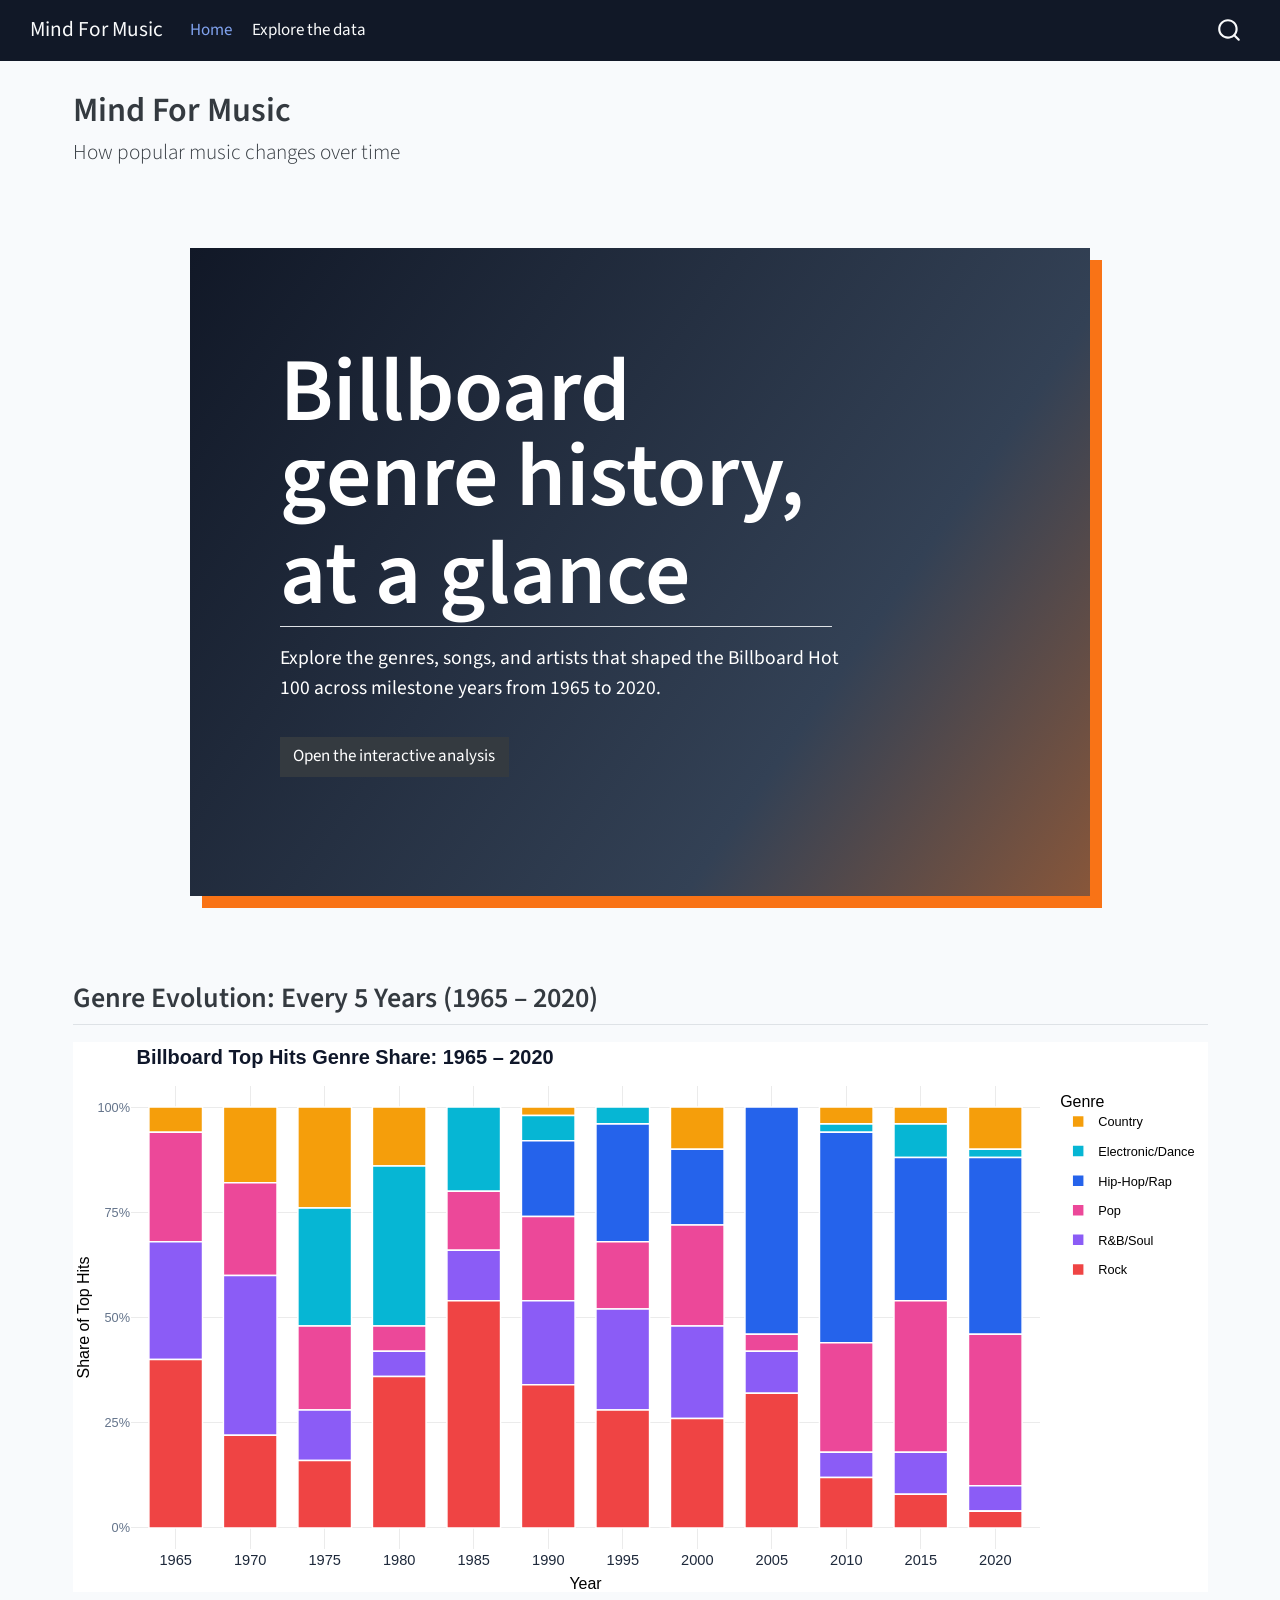
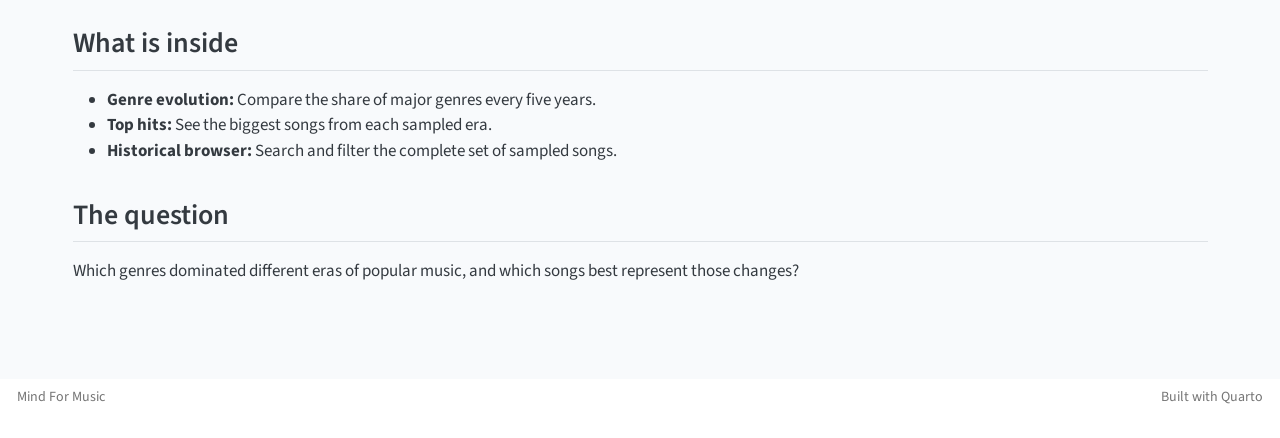
==== commit b12af3bb: "Built site for gh-pages" ====
--- a/index.html
+++ b/index.html
@@ -123,20 +123,9 @@
 <div id="quarto-content" class="quarto-container page-columns page-rows-contents page-layout-full page-navbar">
 <!-- sidebar -->
 <!-- margin-sidebar -->
-    <div id="quarto-margin-sidebar" class="sidebar margin-sidebar">
-        <nav id="TOC" role="doc-toc" class="toc-active">
-    <h2 id="toc-title">On this page</h2>
-   
-  <ul>
-  <li><a href="#billboard-genre-history-at-a-glance" id="toc-billboard-genre-history-at-a-glance" class="nav-link active" data-scroll-target="#billboard-genre-history-at-a-glance">Billboard genre history, at a glance</a></li>
-  <li><a href="#genre-evolution-every-5-years-1965-2020" id="toc-genre-evolution-every-5-years-1965-2020" class="nav-link" data-scroll-target="#genre-evolution-every-5-years-1965-2020">Genre Evolution: Every 5 Years (1965 – 2020)</a></li>
-  <li><a href="#what-is-inside" id="toc-what-is-inside" class="nav-link" data-scroll-target="#what-is-inside">What is inside</a></li>
-  <li><a href="#the-question" id="toc-the-question" class="nav-link" data-scroll-target="#the-question">The question</a></li>
-  </ul>
-</nav>
-    </div>
+    
 <!-- main -->
-<main class="content column-page-left" id="quarto-document-content">
+<main class="content column-page" id="quarto-document-content">
 
 <header id="title-block-header" class="quarto-title-block default">
 <div class="quarto-title">
@@ -146,7 +135,7 @@
 
 
 
-<div class="quarto-title-meta column-page-left">
+<div class="quarto-title-meta column-page">
 
     
   
@@ -167,8 +156,8 @@
 <h2 class="anchored" data-anchor-id="genre-evolution-every-5-years-1965-2020">Genre Evolution: Every 5 Years (1965 – 2020)</h2>
 <div class="cell">
 <div class="cell-output-display">
-<div id="htmlwidget-b4814b0037d0f836bbca" style="width:100%;height:550px;" class="plotly html-widget"></div>
-<script type="application/json" data-for="htmlwidget-b4814b0037d0f836bbca">{"x":{"data":[{"orientation":"v","width":[0.71999999999999986,0.71999999999999975,0.71999999999999975,0.7200000000000002,0.72000000000000064,0.71999999999999975,0.71999999999999886,0.71999999999999886,0.71999999999999886],"base":[94,82,76,86,98,90,96,96,90],"x":[1,2,3,4,6,8,10,11,12],"y":[6,18,24,14,2,10,4,4,10],"text":["📅 <b>Year: 1965<\/b><br>🎵 <b>Genre: Country<\/b><br>━━━━━━━━━━━━━━━━━━<br>📊 Share of Top Hits: <b>6%<\/b> (3 songs)<br>⭐ Highest Hit: <b>#1<\/b> Mr. Tambourine Man (The Byrds)<br>🔻 Lowest Hit: <b>#4<\/b> King Of The Road (Roger Miller)","📅 <b>Year: 1970<\/b><br>🎵 <b>Genre: Country<\/b><br>━━━━━━━━━━━━━━━━━━<br>📊 Share of Top Hits: <b>18%<\/b> (9 songs)<br>⭐ Highest Hit: <b>#1<\/b> American Woman/No Sugar Tonight (The Guess Who)<br>🔻 Lowest Hit: <b>#23<\/b> Yellow River (Christie)","📅 <b>Year: 1975<\/b><br>🎵 <b>Genre: Country<\/b><br>━━━━━━━━━━━━━━━━━━<br>📊 Share of Top Hits: <b>24%<\/b> (12 songs)<br>⭐ Highest Hit: <b>#1<\/b> Rhinestone Cowboy (Glen Campbell)<br>🔻 Lowest Hit: <b>#6<\/b> Dance With Me (Orleans)","📅 <b>Year: 1980<\/b><br>🎵 <b>Genre: Country<\/b><br>━━━━━━━━━━━━━━━━━━<br>📊 Share of Top Hits: <b>14%<\/b> (7 songs)<br>⭐ Highest Hit: <b>#2<\/b> Longer (Dan Fogelberg)<br>🔻 Lowest Hit: <b>#6<\/b> Steal Away (Robbie Dupree)","📅 <b>Year: 1990<\/b><br>🎵 <b>Genre: Country<\/b><br>━━━━━━━━━━━━━━━━━━<br>📊 Share of Top Hits: <b>2%<\/b> (1 song)<br>⭐ Only Hit: <b>#1<\/b> (Can't Live Without Your) Love And Affection (Nelson)","📅 <b>Year: 2000<\/b><br>🎵 <b>Genre: Country<\/b><br>━━━━━━━━━━━━━━━━━━<br>📊 Share of Top Hits: <b>10%<\/b> (5 songs)<br>⭐ Highest Hit: <b>#1<\/b> Amazed (Lonestar)<br>🔻 Lowest Hit: <b>#11<\/b> I Need You (LeAnn Rimes)","📅 <b>Year: 2010<\/b><br>🎵 <b>Genre: Country<\/b><br>━━━━━━━━━━━━━━━━━━<br>📊 Share of Top Hits: <b>4%<\/b> (2 songs)<br>⭐ Highest Hit: <b>#2<\/b> Need You Now (Lady Antebellum)<br>🔻 Lowest Hit: <b>#17<\/b> Stuck Like Glue (Sugarland)","📅 <b>Year: 2015<\/b><br>🎵 <b>Genre: Country<\/b><br>━━━━━━━━━━━━━━━━━━<br>📊 Share of Top Hits: <b>4%<\/b> (2 songs)<br>⭐ Highest Hit: <b>#10<\/b> Somebody (Natalie La Rose Featuring Jeremih)<br>🔻 Lowest Hit: <b>#20<\/b> Take Your Time (Sam Hunt)","📅 <b>Year: 2020<\/b><br>🎵 <b>Genre: Country<\/b><br>━━━━━━━━━━━━━━━━━━<br>📊 Share of Top Hits: <b>10%<\/b> (5 songs)<br>⭐ Highest Hit: <b>#3<\/b> I Hope (Gabby Barrett Featuring Charlie Puth)<br>🔻 Lowest Hit: <b>#16<\/b> Chasin' You (Morgan Wallen)"],"type":"bar","textposition":"none","marker":{"autocolorscale":false,"color":"rgba(245,158,11,1)","line":{"width":1.5118110236220474,"color":"rgba(255,255,255,1)"}},"name":"Country","legendgroup":"Country","showlegend":true,"xaxis":"x","yaxis":"y","hoverinfo":"text","frame":null},{"orientation":"v","width":[0.71999999999999975,0.7200000000000002,0.72000000000000064,0.72000000000000064,0.72000000000000064,0.71999999999999886,0.71999999999999886,0.71999999999999886],"base":[48,48,80,92,96,94,88,88],"x":[3,4,5,6,7,10,11,12],"y":[28,38,20,6,4,2,8,2],"text":["📅 <b>Year: 1975<\/b><br>🎵 <b>Genre: Electronic/Dance<\/b><br>━━━━━━━━━━━━━━━━━━<br>📊 Share of Top Hits: <b>28%<\/b> (14 songs)<br>⭐ Highest Hit: <b>#1<\/b> Love Will Keep Us Together (Captain & Tennille)<br>🔻 Lowest Hit: <b>#11<\/b> The Way We Were/try To Remember (Gladys Knight And The Pips)","📅 <b>Year: 1980<\/b><br>🎵 <b>Genre: Electronic/Dance<\/b><br>━━━━━━━━━━━━━━━━━━<br>📊 Share of Top Hits: <b>38%<\/b> (19 songs)<br>⭐ Highest Hit: <b>#1<\/b> Upside Down (Diana Ross)<br>🔻 Lowest Hit: <b>#9<\/b> Let's Get Serious (Jermaine Jackson)","📅 <b>Year: 1985<\/b><br>🎵 <b>Genre: Electronic/Dance<\/b><br>━━━━━━━━━━━━━━━━━━<br>📊 Share of Top Hits: <b>20%<\/b> (10 songs)<br>⭐ Highest Hit: <b>#1<\/b> Everytime You Go Away (Paul Young)<br>🔻 Lowest Hit: <b>#10<\/b> Missing You (Diana Ross)","📅 <b>Year: 1990<\/b><br>🎵 <b>Genre: Electronic/Dance<\/b><br>━━━━━━━━━━━━━━━━━━<br>📊 Share of Top Hits: <b>6%<\/b> (3 songs)<br>⭐ Highest Hit: <b>#2<\/b> The Power (Snap!)<br>🔻 Lowest Hit: <b>#4<\/b> Have You Seen Her (M.C. Hammer)","📅 <b>Year: 1995<\/b><br>🎵 <b>Genre: Electronic/Dance<\/b><br>━━━━━━━━━━━━━━━━━━<br>📊 Share of Top Hits: <b>4%<\/b> (2 songs)<br>⭐ Highest Hit: <b>#3<\/b> Another Night (Real McCoy)<br>🔻 Lowest Hit: <b>#3<\/b> Another Night (Real McCoy)","📅 <b>Year: 2010<\/b><br>🎵 <b>Genre: Electronic/Dance<\/b><br>━━━━━━━━━━━━━━━━━━<br>📊 Share of Top Hits: <b>2%<\/b> (1 song)<br>⭐ Only Hit: <b>#5<\/b> Sexy Chick (David Guetta Featuring Akon)","📅 <b>Year: 2015<\/b><br>🎵 <b>Genre: Electronic/Dance<\/b><br>━━━━━━━━━━━━━━━━━━<br>📊 Share of Top Hits: <b>8%<\/b> (4 songs)<br>⭐ Highest Hit: <b>#3<\/b> Love Me Like You Do (Ellie Goulding)<br>🔻 Lowest Hit: <b>#8<\/b> Where Are U Now (Skrillex & Diplo With Justin Bieber)","📅 <b>Year: 2020<\/b><br>🎵 <b>Genre: Electronic/Dance<\/b><br>━━━━━━━━━━━━━━━━━━<br>📊 Share of Top Hits: <b>2%<\/b> (1 song)<br>⭐ Only Hit: <b>#2<\/b> Come & Go (Juice WRLD x Marshmello)"],"type":"bar","textposition":"none","marker":{"autocolorscale":false,"color":"rgba(6,182,212,1)","line":{"width":1.5118110236220474,"color":"rgba(255,255,255,1)"}},"name":"Electronic/Dance","legendgroup":"Electronic/Dance","showlegend":true,"xaxis":"x","yaxis":"y","hoverinfo":"text","frame":null},{"orientation":"v","width":[0.72000000000000064,0.72000000000000064,0.71999999999999975,0.71999999999999886,0.71999999999999886,0.71999999999999886,0.71999999999999886],"base":[74,68,72,46,44,54,46],"x":[6,7,8,9,10,11,12],"y":[18,28,18,54,50,34,42],"text":["📅 <b>Year: 1990<\/b><br>🎵 <b>Genre: Hip-Hop/Rap<\/b><br>━━━━━━━━━━━━━━━━━━<br>📊 Share of Top Hits: <b>18%<\/b> (9 songs)<br>⭐ Highest Hit: <b>#1<\/b> Ice Ice Baby (Vanilla Ice)<br>🔻 Lowest Hit: <b>#14<\/b> Tic-Tac-Toe (Kyper)","📅 <b>Year: 1995<\/b><br>🎵 <b>Genre: Hip-Hop/Rap<\/b><br>━━━━━━━━━━━━━━━━━━<br>📊 Share of Top Hits: <b>28%<\/b> (14 songs)<br>⭐ Highest Hit: <b>#1<\/b> Waterfalls (TLC)<br>🔻 Lowest Hit: <b>#13<\/b> I Wish (Skee-Lo)","📅 <b>Year: 2000<\/b><br>🎵 <b>Genre: Hip-Hop/Rap<\/b><br>━━━━━━━━━━━━━━━━━━<br>📊 Share of Top Hits: <b>18%<\/b> (9 songs)<br>⭐ Highest Hit: <b>#1<\/b> Try Again (Aaliyah)<br>🔻 Lowest Hit: <b>#11<\/b> Let's Get Married (Jagged Edge)","📅 <b>Year: 2005<\/b><br>🎵 <b>Genre: Hip-Hop/Rap<\/b><br>━━━━━━━━━━━━━━━━━━<br>📊 Share of Top Hits: <b>54%<\/b> (27 songs)<br>⭐ Highest Hit: <b>#1<\/b> Let Me Love You (Mario)<br>🔻 Lowest Hit: <b>#20<\/b> Sugar (Gimme Some) (Trick Daddy Featuring Ludacris, Lil' Kim & Cee-Lo)","📅 <b>Year: 2010<\/b><br>🎵 <b>Genre: Hip-Hop/Rap<\/b><br>━━━━━━━━━━━━━━━━━━<br>📊 Share of Top Hits: <b>50%<\/b> (25 songs)<br>⭐ Highest Hit: <b>#1<\/b> OMG (Usher Featuring will.i.am)<br>🔻 Lowest Hit: <b>#14<\/b> Deuces (Chris Brown Featuring Tyga & Kevin McCall)","📅 <b>Year: 2015<\/b><br>🎵 <b>Genre: Hip-Hop/Rap<\/b><br>━━━━━━━━━━━━━━━━━━<br>📊 Share of Top Hits: <b>34%<\/b> (17 songs)<br>⭐ Highest Hit: <b>#1<\/b> See You Again (Wiz Khalifa Featuring Charlie Puth)<br>🔻 Lowest Hit: <b>#26<\/b> Flex (Ooh Ooh Ooh) (Rich Homie Quan)","📅 <b>Year: 2020<\/b><br>🎵 <b>Genre: Hip-Hop/Rap<\/b><br>━━━━━━━━━━━━━━━━━━<br>📊 Share of Top Hits: <b>42%<\/b> (21 songs)<br>⭐ Highest Hit: <b>#1<\/b> Circles (Post Malone)<br>🔻 Lowest Hit: <b>#17<\/b> Falling (Trevor Daniel)"],"type":"bar","textposition":"none","marker":{"autocolorscale":false,"color":"rgba(37,99,235,1)","line":{"width":1.5118110236220474,"color":"rgba(255,255,255,1)"}},"name":"Hip-Hop/Rap","legendgroup":"Hip-Hop/Rap","showlegend":true,"xaxis":"x","yaxis":"y","hoverinfo":"text","frame":null},{"orientation":"v","width":[0.71999999999999986,0.71999999999999975,0.71999999999999975,0.7200000000000002,0.72000000000000064,0.72000000000000064,0.72000000000000064,0.71999999999999975,0.71999999999999886,0.71999999999999886,0.71999999999999886,0.71999999999999886],"base":[68,60,28,42,66,54,52,48,42,18,18,10],"x":[1,2,3,4,5,6,7,8,9,10,11,12],"y":[26,22,20,6,14,20,16,24,4,26,36,36],"text":["📅 <b>Year: 1965<\/b><br>🎵 <b>Genre: Pop<\/b><br>━━━━━━━━━━━━━━━━━━<br>📊 Share of Top Hits: <b>26%<\/b> (13 songs)<br>⭐ Highest Hit: <b>#1<\/b> I Got You Babe (Sonny & Cher)<br>🔻 Lowest Hit: <b>#11<\/b> Red Roses For A Blue Lady (Bert Kaempfert And His Orchestra)","📅 <b>Year: 1970<\/b><br>🎵 <b>Genre: Pop<\/b><br>━━━━━━━━━━━━━━━━━━<br>📊 Share of Top Hits: <b>22%<\/b> (11 songs)<br>⭐ Highest Hit: <b>#1<\/b> Bridge Over Troubled Water (Simon & Garfunkel)<br>🔻 Lowest Hit: <b>#10<\/b> Reflections Of My Life (The Marmalade)","📅 <b>Year: 1975<\/b><br>🎵 <b>Genre: Pop<\/b><br>━━━━━━━━━━━━━━━━━━<br>📊 Share of Top Hits: <b>20%<\/b> (10 songs)<br>⭐ Highest Hit: <b>#1<\/b> Philadelphia Freedom (The Elton John Band)<br>🔻 Lowest Hit: <b>#10<\/b> Dynomite-Part I (Tony Camillo's Bazuka)","📅 <b>Year: 1980<\/b><br>🎵 <b>Genre: Pop<\/b><br>━━━━━━━━━━━━━━━━━━<br>📊 Share of Top Hits: <b>6%<\/b> (3 songs)<br>⭐ Highest Hit: <b>#1<\/b> Coming Up (Live At Glasgow) (Paul McCartney And Wings)<br>🔻 Lowest Hit: <b>#8<\/b> Tired Of Toein' The Line (Rocky Burnette)","📅 <b>Year: 1985<\/b><br>🎵 <b>Genre: Pop<\/b><br>━━━━━━━━━━━━━━━━━━<br>📊 Share of Top Hits: <b>14%<\/b> (7 songs)<br>⭐ Highest Hit: <b>#1<\/b> Crazy For You (Madonna)<br>🔻 Lowest Hit: <b>#10<\/b> What About Love? (Heart)","📅 <b>Year: 1990<\/b><br>🎵 <b>Genre: Pop<\/b><br>━━━━━━━━━━━━━━━━━━<br>📊 Share of Top Hits: <b>20%<\/b> (10 songs)<br>⭐ Highest Hit: <b>#1<\/b> Vogue (Madonna)<br>🔻 Lowest Hit: <b>#6<\/b> Girls Nite Out (Tyler Collins)","📅 <b>Year: 1995<\/b><br>🎵 <b>Genre: Pop<\/b><br>━━━━━━━━━━━━━━━━━━<br>📊 Share of Top Hits: <b>16%<\/b> (8 songs)<br>⭐ Highest Hit: <b>#1<\/b> Take A Bow (Madonna)<br>🔻 Lowest Hit: <b>#14<\/b> In The House Of Stone And Light (Martin Page)","📅 <b>Year: 2000<\/b><br>🎵 <b>Genre: Pop<\/b><br>━━━━━━━━━━━━━━━━━━<br>📊 Share of Top Hits: <b>24%<\/b> (12 songs)<br>⭐ Highest Hit: <b>#1<\/b> It's Gonna Be Me (N Sync)<br>🔻 Lowest Hit: <b>#13<\/b> Back Here (BBMak)","📅 <b>Year: 2005<\/b><br>🎵 <b>Genre: Pop<\/b><br>━━━━━━━━━━━━━━━━━━<br>📊 Share of Top Hits: <b>4%<\/b> (2 songs)<br>⭐ Highest Hit: <b>#8<\/b> Speed Of Sound (Coldplay)<br>🔻 Lowest Hit: <b>#23<\/b> La Tortura (Shakira Featuring Alejandro Sanz)","📅 <b>Year: 2010<\/b><br>🎵 <b>Genre: Pop<\/b><br>━━━━━━━━━━━━━━━━━━<br>📊 Share of Top Hits: <b>26%<\/b> (13 songs)<br>⭐ Highest Hit: <b>#1<\/b> TiK ToK (Ke$ha)<br>🔻 Lowest Hit: <b>#24<\/b> Haven't Met You Yet (Michael Buble)","📅 <b>Year: 2015<\/b><br>🎵 <b>Genre: Pop<\/b><br>━━━━━━━━━━━━━━━━━━<br>📊 Share of Top Hits: <b>36%<\/b> (18 songs)<br>⭐ Highest Hit: <b>#1<\/b> Cheerleader (OMI)<br>🔻 Lowest Hit: <b>#17<\/b> Elastic Heart (Sia)","📅 <b>Year: 2020<\/b><br>🎵 <b>Genre: Pop<\/b><br>━━━━━━━━━━━━━━━━━━<br>📊 Share of Top Hits: <b>36%<\/b> (18 songs)<br>⭐ Highest Hit: <b>#1<\/b> Say So (Doja Cat Featuring Nicki Minaj)<br>🔻 Lowest Hit: <b>#27<\/b> If The World Was Ending (JP Saxe Featuring Julia Michaels)"],"type":"bar","textposition":"none","marker":{"autocolorscale":false,"color":"rgba(236,72,153,1)","line":{"width":1.5118110236220474,"color":"rgba(255,255,255,1)"}},"name":"Pop","legendgroup":"Pop","showlegend":true,"xaxis":"x","yaxis":"y","hoverinfo":"text","frame":null},{"orientation":"v","width":[0.71999999999999986,0.71999999999999975,0.71999999999999975,0.7200000000000002,0.72000000000000064,0.72000000000000064,0.72000000000000064,0.71999999999999975,0.71999999999999886,0.71999999999999886,0.71999999999999886,0.71999999999999886],"base":[40,22,16,36,54,34,28,26,32,12,8,4],"x":[1,2,3,4,5,6,7,8,9,10,11,12],"y":[28,38,12,6,12,20,24,22,10,6,10,6],"text":["📅 <b>Year: 1965<\/b><br>🎵 <b>Genre: R&B/Soul<\/b><br>━━━━━━━━━━━━━━━━━━<br>📊 Share of Top Hits: <b>28%<\/b> (14 songs)<br>⭐ Highest Hit: <b>#1<\/b> I Can't Help Myself (Sugar Pie Honey Bunch) (Four Tops)<br>🔻 Lowest Hit: <b>#11<\/b> Baby, I'm Yours (Barbara Lewis)","📅 <b>Year: 1970<\/b><br>🎵 <b>Genre: R&B/Soul<\/b><br>━━━━━━━━━━━━━━━━━━<br>📊 Share of Top Hits: <b>38%<\/b> (19 songs)<br>⭐ Highest Hit: <b>#1<\/b> I'll Be There (Jackson 5)<br>🔻 Lowest Hit: <b>#8<\/b> O-o-h Child/Dear Prudence (The 5 Stairsteps)","📅 <b>Year: 1975<\/b><br>🎵 <b>Genre: R&B/Soul<\/b><br>━━━━━━━━━━━━━━━━━━<br>📊 Share of Top Hits: <b>12%<\/b> (6 songs)<br>⭐ Highest Hit: <b>#1<\/b> My Eyes Adored You (Frankie Valli)<br>🔻 Lowest Hit: <b>#6<\/b> Feelings (Morris Albert)","📅 <b>Year: 1980<\/b><br>🎵 <b>Genre: R&B/Soul<\/b><br>━━━━━━━━━━━━━━━━━━<br>📊 Share of Top Hits: <b>6%<\/b> (3 songs)<br>⭐ Highest Hit: <b>#1<\/b> Rock With You (Michael Jackson)<br>🔻 Lowest Hit: <b>#4<\/b> With You I'm Born Again (Billy Preston & Syreeta)","📅 <b>Year: 1985<\/b><br>🎵 <b>Genre: R&B/Soul<\/b><br>━━━━━━━━━━━━━━━━━━<br>📊 Share of Top Hits: <b>12%<\/b> (6 songs)<br>⭐ Highest Hit: <b>#1<\/b> Saving All My Love For You (Whitney Houston)<br>🔻 Lowest Hit: <b>#5<\/b> Smooth Operator (Sade)","📅 <b>Year: 1990<\/b><br>🎵 <b>Genre: R&B/Soul<\/b><br>━━━━━━━━━━━━━━━━━━<br>📊 Share of Top Hits: <b>20%<\/b> (10 songs)<br>⭐ Highest Hit: <b>#1<\/b> Vision Of Love (Mariah Carey)<br>🔻 Lowest Hit: <b>#13<\/b> Unchained Melody (The Righteous Brothers)","📅 <b>Year: 1995<\/b><br>🎵 <b>Genre: R&B/Soul<\/b><br>━━━━━━━━━━━━━━━━━━<br>📊 Share of Top Hits: <b>24%<\/b> (12 songs)<br>⭐ Highest Hit: <b>#1<\/b> Kiss From A Rose (Seal)<br>🔻 Lowest Hit: <b>#20<\/b> December (Collective Soul)","📅 <b>Year: 2000<\/b><br>🎵 <b>Genre: R&B/Soul<\/b><br>━━━━━━━━━━━━━━━━━━<br>📊 Share of Top Hits: <b>22%<\/b> (11 songs)<br>⭐ Highest Hit: <b>#1<\/b> Incomplete (Sisqo)<br>🔻 Lowest Hit: <b>#14<\/b> Otherside (Red Hot Chili Peppers)","📅 <b>Year: 2005<\/b><br>🎵 <b>Genre: R&B/Soul<\/b><br>━━━━━━━━━━━━━━━━━━<br>📊 Share of Top Hits: <b>10%<\/b> (5 songs)<br>⭐ Highest Hit: <b>#1<\/b> We Belong Together (Mariah Carey)<br>🔻 Lowest Hit: <b>#20<\/b> Karma (Alicia Keys)","📅 <b>Year: 2010<\/b><br>🎵 <b>Genre: R&B/Soul<\/b><br>━━━━━━━━━━━━━━━━━━<br>📊 Share of Top Hits: <b>6%<\/b> (3 songs)<br>⭐ Highest Hit: <b>#1<\/b> Rude Boy (Rihanna)<br>🔻 Lowest Hit: <b>#3<\/b> Hey, Soul Sister (Train)","📅 <b>Year: 2015<\/b><br>🎵 <b>Genre: R&B/Soul<\/b><br>━━━━━━━━━━━━━━━━━━<br>📊 Share of Top Hits: <b>10%<\/b> (5 songs)<br>⭐ Highest Hit: <b>#1<\/b> Uptown Funk! (Mark Ronson Featuring Bruno Mars)<br>🔻 Lowest Hit: <b>#15<\/b> B**** Better Have My Money (Rihanna)","📅 <b>Year: 2020<\/b><br>🎵 <b>Genre: R&B/Soul<\/b><br>━━━━━━━━━━━━━━━━━━<br>📊 Share of Top Hits: <b>6%<\/b> (3 songs)<br>⭐ Highest Hit: <b>#1<\/b> Blinding Lights (The Weeknd)<br>🔻 Lowest Hit: <b>#18<\/b> Nobody But You (Blake Shelton Duet With Gwen Stefani)"],"type":"bar","textposition":"none","marker":{"autocolorscale":false,"color":"rgba(139,92,246,1)","line":{"width":1.5118110236220474,"color":"rgba(255,255,255,1)"}},"name":"R&B/Soul","legendgroup":"R&B/Soul","showlegend":true,"xaxis":"x","yaxis":"y","hoverinfo":"text","frame":null},{"orientation":"v","width":[0.71999999999999986,0.71999999999999975,0.71999999999999975,0.7200000000000002,0.72000000000000064,0.72000000000000064,0.72000000000000064,0.71999999999999975,0.71999999999999886,0.71999999999999886,0.71999999999999886,0.71999999999999886],"base":[0,0,0,0,0,0,0,0,0,0,0,0],"x":[1,2,3,4,5,6,7,8,9,10,11,12],"y":[40,22,16,36,54,34,28,26,32,12,8,4],"text":["📅 <b>Year: 1965<\/b><br>🎵 <b>Genre: Rock<\/b><br>━━━━━━━━━━━━━━━━━━<br>📊 Share of Top Hits: <b>40%<\/b> (20 songs)<br>⭐ Highest Hit: <b>#1<\/b> (I Can't Get No) Satisfaction (The Rolling Stones)<br>🔻 Lowest Hit: <b>#5<\/b> Silhouettes (Herman's Hermits)","📅 <b>Year: 1970<\/b><br>🎵 <b>Genre: Rock<\/b><br>━━━━━━━━━━━━━━━━━━<br>📊 Share of Top Hits: <b>22%<\/b> (11 songs)<br>⭐ Highest Hit: <b>#1<\/b> (They Long To Be) Close To You (Carpenters)<br>🔻 Lowest Hit: <b>#7<\/b> He Ain't Heavy, He's My Brother (The Hollies)","📅 <b>Year: 1975<\/b><br>🎵 <b>Genre: Rock<\/b><br>━━━━━━━━━━━━━━━━━━<br>📊 Share of Top Hits: <b>16%<\/b> (8 songs)<br>⭐ Highest Hit: <b>#1<\/b> Fame (David Bowie)<br>🔻 Lowest Hit: <b>#18<\/b> I Only Have Eyes For You (Art Garfunkel)","📅 <b>Year: 1980<\/b><br>🎵 <b>Genre: Rock<\/b><br>━━━━━━━━━━━━━━━━━━<br>📊 Share of Top Hits: <b>36%<\/b> (18 songs)<br>⭐ Highest Hit: <b>#1<\/b> Call Me (Blondie)<br>🔻 Lowest Hit: <b>#14<\/b> Brass In Pocket (I'm Special) (Pretenders)","📅 <b>Year: 1985<\/b><br>🎵 <b>Genre: Rock<\/b><br>━━━━━━━━━━━━━━━━━━<br>📊 Share of Top Hits: <b>54%<\/b> (27 songs)<br>⭐ Highest Hit: <b>#1<\/b> Take On Me (a-ha)<br>🔻 Lowest Hit: <b>#8<\/b> Voices Carry (Til Tuesday)","📅 <b>Year: 1990<\/b><br>🎵 <b>Genre: Rock<\/b><br>━━━━━━━━━━━━━━━━━━<br>📊 Share of Top Hits: <b>34%<\/b> (17 songs)<br>⭐ Highest Hit: <b>#1<\/b> Close To You (Maxi Priest)<br>🔻 Lowest Hit: <b>#8<\/b> Enjoy The Silence (Depeche Mode)","📅 <b>Year: 1995<\/b><br>🎵 <b>Genre: Rock<\/b><br>━━━━━━━━━━━━━━━━━━<br>📊 Share of Top Hits: <b>28%<\/b> (14 songs)<br>⭐ Highest Hit: <b>#1<\/b> Have You Ever Really Loved A Woman? (Bryan Adams)<br>🔻 Lowest Hit: <b>#16<\/b> Hold On (Jamie Walters)","📅 <b>Year: 2000<\/b><br>🎵 <b>Genre: Rock<\/b><br>━━━━━━━━━━━━━━━━━━<br>📊 Share of Top Hits: <b>26%<\/b> (13 songs)<br>⭐ Highest Hit: <b>#1<\/b> Everything You Want (Vertical Horizon)<br>🔻 Lowest Hit: <b>#17<\/b> Desert Rose (Sting Featuring Cheb Mami)","📅 <b>Year: 2005<\/b><br>🎵 <b>Genre: Rock<\/b><br>━━━━━━━━━━━━━━━━━━<br>📊 Share of Top Hits: <b>32%<\/b> (16 songs)<br>⭐ Highest Hit: <b>#1<\/b> Hollaback Girl (Gwen Stefani)<br>🔻 Lowest Hit: <b>#20<\/b> Collide (Howie Day)","📅 <b>Year: 2010<\/b><br>🎵 <b>Genre: Rock<\/b><br>━━━━━━━━━━━━━━━━━━<br>📊 Share of Top Hits: <b>12%<\/b> (6 songs)<br>⭐ Highest Hit: <b>#12<\/b> Breakeven (The Script)<br>🔻 Lowest Hit: <b>#21<\/b> Secrets (OneRepublic)","📅 <b>Year: 2015<\/b><br>🎵 <b>Genre: Rock<\/b><br>━━━━━━━━━━━━━━━━━━<br>📊 Share of Top Hits: <b>8%<\/b> (4 songs)<br>⭐ Highest Hit: <b>#2<\/b> Sugar (Maroon 5)<br>🔻 Lowest Hit: <b>#10<\/b> Centuries (Fall Out Boy)","📅 <b>Year: 2020<\/b><br>🎵 <b>Genre: Rock<\/b><br>━━━━━━━━━━━━━━━━━━<br>📊 Share of Top Hits: <b>4%<\/b> (2 songs)<br>⭐ Highest Hit: <b>#2<\/b> Memories (Maroon 5)<br>🔻 Lowest Hit: <b>#19<\/b> Be Like That (Kane Brown With Swae Lee & Khalid)"],"type":"bar","textposition":"none","marker":{"autocolorscale":false,"color":"rgba(239,68,68,1)","line":{"width":1.5118110236220474,"color":"rgba(255,255,255,1)"}},"name":"Rock","legendgroup":"Rock","showlegend":true,"xaxis":"x","yaxis":"y","hoverinfo":"text","frame":null}],"layout":{"margin":{"t":43.895392278953921,"r":7.9701120797011216,"b":42.507264425072648,"l":53.399750933997524},"paper_bgcolor":"rgba(255,255,255,1)","font":{"color":"rgba(0,0,0,1)","family":"","size":15.940224159402241},"title":{"text":"<b> Billboard Top Hits Genre Share: 1965 – 2020 <\/b>","font":{"color":"rgba(15,23,42,1)","family":"","size":19.9252801992528},"x":0,"xref":"paper"},"xaxis":{"domain":[0,1],"automargin":true,"type":"linear","autorange":false,"range":[0.40000000000000002,12.6],"tickmode":"array","ticktext":["1965","1970","1975","1980","1985","1990","1995","2000","2005","2010","2015","2020"],"tickvals":[1,2,3,4.0000000000000009,5,6,7.0000000000000009,8,9,10,11,12],"categoryorder":"array","categoryarray":["1965","1970","1975","1980","1985","1990","1995","2000","2005","2010","2015","2020"],"nticks":null,"ticks":"","tickcolor":null,"ticklen":3.9850560398505603,"tickwidth":0,"showticklabels":true,"tickfont":{"color":"rgba(30,41,59,1)","family":"","size":14.611872146118724},"tickangle":-0,"showline":false,"linecolor":null,"linewidth":0,"showgrid":true,"gridcolor":"rgba(235,235,235,1)","gridwidth":0.72455564360919278,"zeroline":false,"anchor":"y","title":{"text":"Year","font":{"color":"rgba(0,0,0,1)","family":"","size":15.940224159402241}},"hoverformat":".2f"},"yaxis":{"domain":[0,1],"automargin":true,"type":"linear","autorange":false,"range":[-5,105],"tickmode":"array","ticktext":["0%","25%","50%","75%","100%"],"tickvals":[0,24.999999999999996,50,75,100],"categoryorder":"array","categoryarray":["0%","25%","50%","75%","100%"],"nticks":null,"ticks":"","tickcolor":null,"ticklen":3.9850560398505608,"tickwidth":0,"showticklabels":true,"tickfont":{"color":"rgba(100,116,139,1)","family":"","size":12.7521793275218},"tickangle":-0,"showline":false,"linecolor":null,"linewidth":0,"showgrid":true,"gridcolor":"rgba(235,235,235,1)","gridwidth":0.72455564360919278,"zeroline":false,"anchor":"x","title":{"text":"Share of Top Hits","font":{"color":"rgba(0,0,0,1)","family":"","size":15.940224159402241}},"hoverformat":".2f"},"shapes":[],"showlegend":true,"legend":{"bgcolor":null,"bordercolor":null,"borderwidth":0,"font":{"color":"rgba(0,0,0,1)","family":"","size":12.7521793275218},"title":{"text":"Genre","font":{"color":"rgba(0,0,0,1)","family":"","size":15.940224159402241}}},"hovermode":"closest","height":550,"barmode":"relative","autosize":true},"config":{"doubleClick":"reset","modeBarButtonsToAdd":["hoverclosest","hovercompare"],"showSendToCloud":false,"responsive":true},"source":"A","attrs":{"2ed849407f89":{"x":{},"y":{},"fill":{},"text":{},"type":"bar"}},"cur_data":"2ed849407f89","visdat":{"2ed849407f89":["function (y) ","x"]},"highlight":{"on":"plotly_click","persistent":false,"dynamic":false,"selectize":false,"opacityDim":0.20000000000000001,"selected":{"opacity":1},"debounce":0},"shinyEvents":["plotly_hover","plotly_click","plotly_selected","plotly_relayout","plotly_brushed","plotly_brushing","plotly_clickannotation","plotly_doubleclick","plotly_deselect","plotly_afterplot","plotly_sunburstclick"],"base_url":"https://plot.ly"},"evals":[],"jsHooks":[]}</script>
+<div id="htmlwidget-721cb3a7448b5cf802d1" style="width:100%;height:550px;" class="plotly html-widget"></div>
+<script type="application/json" data-for="htmlwidget-721cb3a7448b5cf802d1">{"x":{"data":[{"orientation":"v","width":[0.71999999999999986,0.71999999999999975,0.71999999999999975,0.7200000000000002,0.72000000000000064,0.71999999999999975,0.71999999999999886,0.71999999999999886,0.71999999999999886],"base":[94,82,76,86,98,90,96,96,90],"x":[1,2,3,4,6,8,10,11,12],"y":[6,18,24,14,2,10,4,4,10],"text":["📅 <b>Year: 1965<\/b><br>🎵 <b>Genre: Country<\/b><br>━━━━━━━━━━━━━━━━━━<br>📊 Share of Top Hits: <b>6%<\/b> (3 songs)<br>⭐ Highest Hit: <b>#1<\/b> Mr. Tambourine Man (The Byrds)<br>🔻 Lowest Hit: <b>#4<\/b> King Of The Road (Roger Miller)","📅 <b>Year: 1970<\/b><br>🎵 <b>Genre: Country<\/b><br>━━━━━━━━━━━━━━━━━━<br>📊 Share of Top Hits: <b>18%<\/b> (9 songs)<br>⭐ Highest Hit: <b>#1<\/b> American Woman/No Sugar Tonight (The Guess Who)<br>🔻 Lowest Hit: <b>#23<\/b> Yellow River (Christie)","📅 <b>Year: 1975<\/b><br>🎵 <b>Genre: Country<\/b><br>━━━━━━━━━━━━━━━━━━<br>📊 Share of Top Hits: <b>24%<\/b> (12 songs)<br>⭐ Highest Hit: <b>#1<\/b> Rhinestone Cowboy (Glen Campbell)<br>🔻 Lowest Hit: <b>#6<\/b> Dance With Me (Orleans)","📅 <b>Year: 1980<\/b><br>🎵 <b>Genre: Country<\/b><br>━━━━━━━━━━━━━━━━━━<br>📊 Share of Top Hits: <b>14%<\/b> (7 songs)<br>⭐ Highest Hit: <b>#2<\/b> Longer (Dan Fogelberg)<br>🔻 Lowest Hit: <b>#6<\/b> Steal Away (Robbie Dupree)","📅 <b>Year: 1990<\/b><br>🎵 <b>Genre: Country<\/b><br>━━━━━━━━━━━━━━━━━━<br>📊 Share of Top Hits: <b>2%<\/b> (1 song)<br>⭐ Only Hit: <b>#1<\/b> (Can't Live Without Your) Love And Affection (Nelson)","📅 <b>Year: 2000<\/b><br>🎵 <b>Genre: Country<\/b><br>━━━━━━━━━━━━━━━━━━<br>📊 Share of Top Hits: <b>10%<\/b> (5 songs)<br>⭐ Highest Hit: <b>#1<\/b> Amazed (Lonestar)<br>🔻 Lowest Hit: <b>#11<\/b> I Need You (LeAnn Rimes)","📅 <b>Year: 2010<\/b><br>🎵 <b>Genre: Country<\/b><br>━━━━━━━━━━━━━━━━━━<br>📊 Share of Top Hits: <b>4%<\/b> (2 songs)<br>⭐ Highest Hit: <b>#2<\/b> Need You Now (Lady Antebellum)<br>🔻 Lowest Hit: <b>#17<\/b> Stuck Like Glue (Sugarland)","📅 <b>Year: 2015<\/b><br>🎵 <b>Genre: Country<\/b><br>━━━━━━━━━━━━━━━━━━<br>📊 Share of Top Hits: <b>4%<\/b> (2 songs)<br>⭐ Highest Hit: <b>#10<\/b> Somebody (Natalie La Rose Featuring Jeremih)<br>🔻 Lowest Hit: <b>#20<\/b> Take Your Time (Sam Hunt)","📅 <b>Year: 2020<\/b><br>🎵 <b>Genre: Country<\/b><br>━━━━━━━━━━━━━━━━━━<br>📊 Share of Top Hits: <b>10%<\/b> (5 songs)<br>⭐ Highest Hit: <b>#3<\/b> I Hope (Gabby Barrett Featuring Charlie Puth)<br>🔻 Lowest Hit: <b>#16<\/b> Chasin' You (Morgan Wallen)"],"type":"bar","textposition":"none","marker":{"autocolorscale":false,"color":"rgba(245,158,11,1)","line":{"width":1.5118110236220474,"color":"rgba(255,255,255,1)"}},"name":"Country","legendgroup":"Country","showlegend":true,"xaxis":"x","yaxis":"y","hoverinfo":"text","frame":null},{"orientation":"v","width":[0.71999999999999975,0.7200000000000002,0.72000000000000064,0.72000000000000064,0.72000000000000064,0.71999999999999886,0.71999999999999886,0.71999999999999886],"base":[48,48,80,92,96,94,88,88],"x":[3,4,5,6,7,10,11,12],"y":[28,38,20,6,4,2,8,2],"text":["📅 <b>Year: 1975<\/b><br>🎵 <b>Genre: Electronic/Dance<\/b><br>━━━━━━━━━━━━━━━━━━<br>📊 Share of Top Hits: <b>28%<\/b> (14 songs)<br>⭐ Highest Hit: <b>#1<\/b> Love Will Keep Us Together (Captain & Tennille)<br>🔻 Lowest Hit: <b>#11<\/b> The Way We Were/try To Remember (Gladys Knight And The Pips)","📅 <b>Year: 1980<\/b><br>🎵 <b>Genre: Electronic/Dance<\/b><br>━━━━━━━━━━━━━━━━━━<br>📊 Share of Top Hits: <b>38%<\/b> (19 songs)<br>⭐ Highest Hit: <b>#1<\/b> Upside Down (Diana Ross)<br>🔻 Lowest Hit: <b>#9<\/b> Let's Get Serious (Jermaine Jackson)","📅 <b>Year: 1985<\/b><br>🎵 <b>Genre: Electronic/Dance<\/b><br>━━━━━━━━━━━━━━━━━━<br>📊 Share of Top Hits: <b>20%<\/b> (10 songs)<br>⭐ Highest Hit: <b>#1<\/b> Everytime You Go Away (Paul Young)<br>🔻 Lowest Hit: <b>#10<\/b> Missing You (Diana Ross)","📅 <b>Year: 1990<\/b><br>🎵 <b>Genre: Electronic/Dance<\/b><br>━━━━━━━━━━━━━━━━━━<br>📊 Share of Top Hits: <b>6%<\/b> (3 songs)<br>⭐ Highest Hit: <b>#2<\/b> The Power (Snap!)<br>🔻 Lowest Hit: <b>#4<\/b> Have You Seen Her (M.C. Hammer)","📅 <b>Year: 1995<\/b><br>🎵 <b>Genre: Electronic/Dance<\/b><br>━━━━━━━━━━━━━━━━━━<br>📊 Share of Top Hits: <b>4%<\/b> (2 songs)<br>⭐ Highest Hit: <b>#3<\/b> Another Night (Real McCoy)<br>🔻 Lowest Hit: <b>#3<\/b> Another Night (Real McCoy)","📅 <b>Year: 2010<\/b><br>🎵 <b>Genre: Electronic/Dance<\/b><br>━━━━━━━━━━━━━━━━━━<br>📊 Share of Top Hits: <b>2%<\/b> (1 song)<br>⭐ Only Hit: <b>#5<\/b> Sexy Chick (David Guetta Featuring Akon)","📅 <b>Year: 2015<\/b><br>🎵 <b>Genre: Electronic/Dance<\/b><br>━━━━━━━━━━━━━━━━━━<br>📊 Share of Top Hits: <b>8%<\/b> (4 songs)<br>⭐ Highest Hit: <b>#3<\/b> Love Me Like You Do (Ellie Goulding)<br>🔻 Lowest Hit: <b>#8<\/b> Where Are U Now (Skrillex & Diplo With Justin Bieber)","📅 <b>Year: 2020<\/b><br>🎵 <b>Genre: Electronic/Dance<\/b><br>━━━━━━━━━━━━━━━━━━<br>📊 Share of Top Hits: <b>2%<\/b> (1 song)<br>⭐ Only Hit: <b>#2<\/b> Come & Go (Juice WRLD x Marshmello)"],"type":"bar","textposition":"none","marker":{"autocolorscale":false,"color":"rgba(6,182,212,1)","line":{"width":1.5118110236220474,"color":"rgba(255,255,255,1)"}},"name":"Electronic/Dance","legendgroup":"Electronic/Dance","showlegend":true,"xaxis":"x","yaxis":"y","hoverinfo":"text","frame":null},{"orientation":"v","width":[0.72000000000000064,0.72000000000000064,0.71999999999999975,0.71999999999999886,0.71999999999999886,0.71999999999999886,0.71999999999999886],"base":[74,68,72,46,44,54,46],"x":[6,7,8,9,10,11,12],"y":[18,28,18,54,50,34,42],"text":["📅 <b>Year: 1990<\/b><br>🎵 <b>Genre: Hip-Hop/Rap<\/b><br>━━━━━━━━━━━━━━━━━━<br>📊 Share of Top Hits: <b>18%<\/b> (9 songs)<br>⭐ Highest Hit: <b>#1<\/b> Ice Ice Baby (Vanilla Ice)<br>🔻 Lowest Hit: <b>#14<\/b> Tic-Tac-Toe (Kyper)","📅 <b>Year: 1995<\/b><br>🎵 <b>Genre: Hip-Hop/Rap<\/b><br>━━━━━━━━━━━━━━━━━━<br>📊 Share of Top Hits: <b>28%<\/b> (14 songs)<br>⭐ Highest Hit: <b>#1<\/b> Waterfalls (TLC)<br>🔻 Lowest Hit: <b>#13<\/b> I Wish (Skee-Lo)","📅 <b>Year: 2000<\/b><br>🎵 <b>Genre: Hip-Hop/Rap<\/b><br>━━━━━━━━━━━━━━━━━━<br>📊 Share of Top Hits: <b>18%<\/b> (9 songs)<br>⭐ Highest Hit: <b>#1<\/b> Try Again (Aaliyah)<br>🔻 Lowest Hit: <b>#11<\/b> Let's Get Married (Jagged Edge)","📅 <b>Year: 2005<\/b><br>🎵 <b>Genre: Hip-Hop/Rap<\/b><br>━━━━━━━━━━━━━━━━━━<br>📊 Share of Top Hits: <b>54%<\/b> (27 songs)<br>⭐ Highest Hit: <b>#1<\/b> Let Me Love You (Mario)<br>🔻 Lowest Hit: <b>#20<\/b> Sugar (Gimme Some) (Trick Daddy Featuring Ludacris, Lil' Kim & Cee-Lo)","📅 <b>Year: 2010<\/b><br>🎵 <b>Genre: Hip-Hop/Rap<\/b><br>━━━━━━━━━━━━━━━━━━<br>📊 Share of Top Hits: <b>50%<\/b> (25 songs)<br>⭐ Highest Hit: <b>#1<\/b> OMG (Usher Featuring will.i.am)<br>🔻 Lowest Hit: <b>#14<\/b> Deuces (Chris Brown Featuring Tyga & Kevin McCall)","📅 <b>Year: 2015<\/b><br>🎵 <b>Genre: Hip-Hop/Rap<\/b><br>━━━━━━━━━━━━━━━━━━<br>📊 Share of Top Hits: <b>34%<\/b> (17 songs)<br>⭐ Highest Hit: <b>#1<\/b> See You Again (Wiz Khalifa Featuring Charlie Puth)<br>🔻 Lowest Hit: <b>#26<\/b> Flex (Ooh Ooh Ooh) (Rich Homie Quan)","📅 <b>Year: 2020<\/b><br>🎵 <b>Genre: Hip-Hop/Rap<\/b><br>━━━━━━━━━━━━━━━━━━<br>📊 Share of Top Hits: <b>42%<\/b> (21 songs)<br>⭐ Highest Hit: <b>#1<\/b> Circles (Post Malone)<br>🔻 Lowest Hit: <b>#17<\/b> Falling (Trevor Daniel)"],"type":"bar","textposition":"none","marker":{"autocolorscale":false,"color":"rgba(37,99,235,1)","line":{"width":1.5118110236220474,"color":"rgba(255,255,255,1)"}},"name":"Hip-Hop/Rap","legendgroup":"Hip-Hop/Rap","showlegend":true,"xaxis":"x","yaxis":"y","hoverinfo":"text","frame":null},{"orientation":"v","width":[0.71999999999999986,0.71999999999999975,0.71999999999999975,0.7200000000000002,0.72000000000000064,0.72000000000000064,0.72000000000000064,0.71999999999999975,0.71999999999999886,0.71999999999999886,0.71999999999999886,0.71999999999999886],"base":[68,60,28,42,66,54,52,48,42,18,18,10],"x":[1,2,3,4,5,6,7,8,9,10,11,12],"y":[26,22,20,6,14,20,16,24,4,26,36,36],"text":["📅 <b>Year: 1965<\/b><br>🎵 <b>Genre: Pop<\/b><br>━━━━━━━━━━━━━━━━━━<br>📊 Share of Top Hits: <b>26%<\/b> (13 songs)<br>⭐ Highest Hit: <b>#1<\/b> I Got You Babe (Sonny & Cher)<br>🔻 Lowest Hit: <b>#11<\/b> Red Roses For A Blue Lady (Bert Kaempfert And His Orchestra)","📅 <b>Year: 1970<\/b><br>🎵 <b>Genre: Pop<\/b><br>━━━━━━━━━━━━━━━━━━<br>📊 Share of Top Hits: <b>22%<\/b> (11 songs)<br>⭐ Highest Hit: <b>#1<\/b> Bridge Over Troubled Water (Simon & Garfunkel)<br>🔻 Lowest Hit: <b>#10<\/b> Reflections Of My Life (The Marmalade)","📅 <b>Year: 1975<\/b><br>🎵 <b>Genre: Pop<\/b><br>━━━━━━━━━━━━━━━━━━<br>📊 Share of Top Hits: <b>20%<\/b> (10 songs)<br>⭐ Highest Hit: <b>#1<\/b> Philadelphia Freedom (The Elton John Band)<br>🔻 Lowest Hit: <b>#10<\/b> Dynomite-Part I (Tony Camillo's Bazuka)","📅 <b>Year: 1980<\/b><br>🎵 <b>Genre: Pop<\/b><br>━━━━━━━━━━━━━━━━━━<br>📊 Share of Top Hits: <b>6%<\/b> (3 songs)<br>⭐ Highest Hit: <b>#1<\/b> Coming Up (Live At Glasgow) (Paul McCartney And Wings)<br>🔻 Lowest Hit: <b>#8<\/b> Tired Of Toein' The Line (Rocky Burnette)","📅 <b>Year: 1985<\/b><br>🎵 <b>Genre: Pop<\/b><br>━━━━━━━━━━━━━━━━━━<br>📊 Share of Top Hits: <b>14%<\/b> (7 songs)<br>⭐ Highest Hit: <b>#1<\/b> Crazy For You (Madonna)<br>🔻 Lowest Hit: <b>#10<\/b> What About Love? (Heart)","📅 <b>Year: 1990<\/b><br>🎵 <b>Genre: Pop<\/b><br>━━━━━━━━━━━━━━━━━━<br>📊 Share of Top Hits: <b>20%<\/b> (10 songs)<br>⭐ Highest Hit: <b>#1<\/b> Vogue (Madonna)<br>🔻 Lowest Hit: <b>#6<\/b> Girls Nite Out (Tyler Collins)","📅 <b>Year: 1995<\/b><br>🎵 <b>Genre: Pop<\/b><br>━━━━━━━━━━━━━━━━━━<br>📊 Share of Top Hits: <b>16%<\/b> (8 songs)<br>⭐ Highest Hit: <b>#1<\/b> Take A Bow (Madonna)<br>🔻 Lowest Hit: <b>#14<\/b> In The House Of Stone And Light (Martin Page)","📅 <b>Year: 2000<\/b><br>🎵 <b>Genre: Pop<\/b><br>━━━━━━━━━━━━━━━━━━<br>📊 Share of Top Hits: <b>24%<\/b> (12 songs)<br>⭐ Highest Hit: <b>#1<\/b> It's Gonna Be Me (N Sync)<br>🔻 Lowest Hit: <b>#13<\/b> Back Here (BBMak)","📅 <b>Year: 2005<\/b><br>🎵 <b>Genre: Pop<\/b><br>━━━━━━━━━━━━━━━━━━<br>📊 Share of Top Hits: <b>4%<\/b> (2 songs)<br>⭐ Highest Hit: <b>#8<\/b> Speed Of Sound (Coldplay)<br>🔻 Lowest Hit: <b>#23<\/b> La Tortura (Shakira Featuring Alejandro Sanz)","📅 <b>Year: 2010<\/b><br>🎵 <b>Genre: Pop<\/b><br>━━━━━━━━━━━━━━━━━━<br>📊 Share of Top Hits: <b>26%<\/b> (13 songs)<br>⭐ Highest Hit: <b>#1<\/b> TiK ToK (Ke$ha)<br>🔻 Lowest Hit: <b>#24<\/b> Haven't Met You Yet (Michael Buble)","📅 <b>Year: 2015<\/b><br>🎵 <b>Genre: Pop<\/b><br>━━━━━━━━━━━━━━━━━━<br>📊 Share of Top Hits: <b>36%<\/b> (18 songs)<br>⭐ Highest Hit: <b>#1<\/b> Cheerleader (OMI)<br>🔻 Lowest Hit: <b>#17<\/b> Elastic Heart (Sia)","📅 <b>Year: 2020<\/b><br>🎵 <b>Genre: Pop<\/b><br>━━━━━━━━━━━━━━━━━━<br>📊 Share of Top Hits: <b>36%<\/b> (18 songs)<br>⭐ Highest Hit: <b>#1<\/b> Say So (Doja Cat Featuring Nicki Minaj)<br>🔻 Lowest Hit: <b>#27<\/b> If The World Was Ending (JP Saxe Featuring Julia Michaels)"],"type":"bar","textposition":"none","marker":{"autocolorscale":false,"color":"rgba(236,72,153,1)","line":{"width":1.5118110236220474,"color":"rgba(255,255,255,1)"}},"name":"Pop","legendgroup":"Pop","showlegend":true,"xaxis":"x","yaxis":"y","hoverinfo":"text","frame":null},{"orientation":"v","width":[0.71999999999999986,0.71999999999999975,0.71999999999999975,0.7200000000000002,0.72000000000000064,0.72000000000000064,0.72000000000000064,0.71999999999999975,0.71999999999999886,0.71999999999999886,0.71999999999999886,0.71999999999999886],"base":[40,22,16,36,54,34,28,26,32,12,8,4],"x":[1,2,3,4,5,6,7,8,9,10,11,12],"y":[28,38,12,6,12,20,24,22,10,6,10,6],"text":["📅 <b>Year: 1965<\/b><br>🎵 <b>Genre: R&B/Soul<\/b><br>━━━━━━━━━━━━━━━━━━<br>📊 Share of Top Hits: <b>28%<\/b> (14 songs)<br>⭐ Highest Hit: <b>#1<\/b> I Can't Help Myself (Sugar Pie Honey Bunch) (Four Tops)<br>🔻 Lowest Hit: <b>#11<\/b> Baby, I'm Yours (Barbara Lewis)","📅 <b>Year: 1970<\/b><br>🎵 <b>Genre: R&B/Soul<\/b><br>━━━━━━━━━━━━━━━━━━<br>📊 Share of Top Hits: <b>38%<\/b> (19 songs)<br>⭐ Highest Hit: <b>#1<\/b> I'll Be There (Jackson 5)<br>🔻 Lowest Hit: <b>#8<\/b> O-o-h Child/Dear Prudence (The 5 Stairsteps)","📅 <b>Year: 1975<\/b><br>🎵 <b>Genre: R&B/Soul<\/b><br>━━━━━━━━━━━━━━━━━━<br>📊 Share of Top Hits: <b>12%<\/b> (6 songs)<br>⭐ Highest Hit: <b>#1<\/b> My Eyes Adored You (Frankie Valli)<br>🔻 Lowest Hit: <b>#6<\/b> Feelings (Morris Albert)","📅 <b>Year: 1980<\/b><br>🎵 <b>Genre: R&B/Soul<\/b><br>━━━━━━━━━━━━━━━━━━<br>📊 Share of Top Hits: <b>6%<\/b> (3 songs)<br>⭐ Highest Hit: <b>#1<\/b> Rock With You (Michael Jackson)<br>🔻 Lowest Hit: <b>#4<\/b> With You I'm Born Again (Billy Preston & Syreeta)","📅 <b>Year: 1985<\/b><br>🎵 <b>Genre: R&B/Soul<\/b><br>━━━━━━━━━━━━━━━━━━<br>📊 Share of Top Hits: <b>12%<\/b> (6 songs)<br>⭐ Highest Hit: <b>#1<\/b> Saving All My Love For You (Whitney Houston)<br>🔻 Lowest Hit: <b>#5<\/b> Smooth Operator (Sade)","📅 <b>Year: 1990<\/b><br>🎵 <b>Genre: R&B/Soul<\/b><br>━━━━━━━━━━━━━━━━━━<br>📊 Share of Top Hits: <b>20%<\/b> (10 songs)<br>⭐ Highest Hit: <b>#1<\/b> Vision Of Love (Mariah Carey)<br>🔻 Lowest Hit: <b>#13<\/b> Unchained Melody (The Righteous Brothers)","📅 <b>Year: 1995<\/b><br>🎵 <b>Genre: R&B/Soul<\/b><br>━━━━━━━━━━━━━━━━━━<br>📊 Share of Top Hits: <b>24%<\/b> (12 songs)<br>⭐ Highest Hit: <b>#1<\/b> Kiss From A Rose (Seal)<br>🔻 Lowest Hit: <b>#20<\/b> December (Collective Soul)","📅 <b>Year: 2000<\/b><br>🎵 <b>Genre: R&B/Soul<\/b><br>━━━━━━━━━━━━━━━━━━<br>📊 Share of Top Hits: <b>22%<\/b> (11 songs)<br>⭐ Highest Hit: <b>#1<\/b> Incomplete (Sisqo)<br>🔻 Lowest Hit: <b>#14<\/b> Otherside (Red Hot Chili Peppers)","📅 <b>Year: 2005<\/b><br>🎵 <b>Genre: R&B/Soul<\/b><br>━━━━━━━━━━━━━━━━━━<br>📊 Share of Top Hits: <b>10%<\/b> (5 songs)<br>⭐ Highest Hit: <b>#1<\/b> We Belong Together (Mariah Carey)<br>🔻 Lowest Hit: <b>#20<\/b> Karma (Alicia Keys)","📅 <b>Year: 2010<\/b><br>🎵 <b>Genre: R&B/Soul<\/b><br>━━━━━━━━━━━━━━━━━━<br>📊 Share of Top Hits: <b>6%<\/b> (3 songs)<br>⭐ Highest Hit: <b>#1<\/b> Rude Boy (Rihanna)<br>🔻 Lowest Hit: <b>#3<\/b> Hey, Soul Sister (Train)","📅 <b>Year: 2015<\/b><br>🎵 <b>Genre: R&B/Soul<\/b><br>━━━━━━━━━━━━━━━━━━<br>📊 Share of Top Hits: <b>10%<\/b> (5 songs)<br>⭐ Highest Hit: <b>#1<\/b> Uptown Funk! (Mark Ronson Featuring Bruno Mars)<br>🔻 Lowest Hit: <b>#15<\/b> B**** Better Have My Money (Rihanna)","📅 <b>Year: 2020<\/b><br>🎵 <b>Genre: R&B/Soul<\/b><br>━━━━━━━━━━━━━━━━━━<br>📊 Share of Top Hits: <b>6%<\/b> (3 songs)<br>⭐ Highest Hit: <b>#1<\/b> Blinding Lights (The Weeknd)<br>🔻 Lowest Hit: <b>#18<\/b> Nobody But You (Blake Shelton Duet With Gwen Stefani)"],"type":"bar","textposition":"none","marker":{"autocolorscale":false,"color":"rgba(139,92,246,1)","line":{"width":1.5118110236220474,"color":"rgba(255,255,255,1)"}},"name":"R&B/Soul","legendgroup":"R&B/Soul","showlegend":true,"xaxis":"x","yaxis":"y","hoverinfo":"text","frame":null},{"orientation":"v","width":[0.71999999999999986,0.71999999999999975,0.71999999999999975,0.7200000000000002,0.72000000000000064,0.72000000000000064,0.72000000000000064,0.71999999999999975,0.71999999999999886,0.71999999999999886,0.71999999999999886,0.71999999999999886],"base":[0,0,0,0,0,0,0,0,0,0,0,0],"x":[1,2,3,4,5,6,7,8,9,10,11,12],"y":[40,22,16,36,54,34,28,26,32,12,8,4],"text":["📅 <b>Year: 1965<\/b><br>🎵 <b>Genre: Rock<\/b><br>━━━━━━━━━━━━━━━━━━<br>📊 Share of Top Hits: <b>40%<\/b> (20 songs)<br>⭐ Highest Hit: <b>#1<\/b> (I Can't Get No) Satisfaction (The Rolling Stones)<br>🔻 Lowest Hit: <b>#5<\/b> Silhouettes (Herman's Hermits)","📅 <b>Year: 1970<\/b><br>🎵 <b>Genre: Rock<\/b><br>━━━━━━━━━━━━━━━━━━<br>📊 Share of Top Hits: <b>22%<\/b> (11 songs)<br>⭐ Highest Hit: <b>#1<\/b> (They Long To Be) Close To You (Carpenters)<br>🔻 Lowest Hit: <b>#7<\/b> He Ain't Heavy, He's My Brother (The Hollies)","📅 <b>Year: 1975<\/b><br>🎵 <b>Genre: Rock<\/b><br>━━━━━━━━━━━━━━━━━━<br>📊 Share of Top Hits: <b>16%<\/b> (8 songs)<br>⭐ Highest Hit: <b>#1<\/b> Fame (David Bowie)<br>🔻 Lowest Hit: <b>#18<\/b> I Only Have Eyes For You (Art Garfunkel)","📅 <b>Year: 1980<\/b><br>🎵 <b>Genre: Rock<\/b><br>━━━━━━━━━━━━━━━━━━<br>📊 Share of Top Hits: <b>36%<\/b> (18 songs)<br>⭐ Highest Hit: <b>#1<\/b> Call Me (Blondie)<br>🔻 Lowest Hit: <b>#14<\/b> Brass In Pocket (I'm Special) (Pretenders)","📅 <b>Year: 1985<\/b><br>🎵 <b>Genre: Rock<\/b><br>━━━━━━━━━━━━━━━━━━<br>📊 Share of Top Hits: <b>54%<\/b> (27 songs)<br>⭐ Highest Hit: <b>#1<\/b> Take On Me (a-ha)<br>🔻 Lowest Hit: <b>#8<\/b> Voices Carry (Til Tuesday)","📅 <b>Year: 1990<\/b><br>🎵 <b>Genre: Rock<\/b><br>━━━━━━━━━━━━━━━━━━<br>📊 Share of Top Hits: <b>34%<\/b> (17 songs)<br>⭐ Highest Hit: <b>#1<\/b> Close To You (Maxi Priest)<br>🔻 Lowest Hit: <b>#8<\/b> Enjoy The Silence (Depeche Mode)","📅 <b>Year: 1995<\/b><br>🎵 <b>Genre: Rock<\/b><br>━━━━━━━━━━━━━━━━━━<br>📊 Share of Top Hits: <b>28%<\/b> (14 songs)<br>⭐ Highest Hit: <b>#1<\/b> Have You Ever Really Loved A Woman? (Bryan Adams)<br>🔻 Lowest Hit: <b>#16<\/b> Hold On (Jamie Walters)","📅 <b>Year: 2000<\/b><br>🎵 <b>Genre: Rock<\/b><br>━━━━━━━━━━━━━━━━━━<br>📊 Share of Top Hits: <b>26%<\/b> (13 songs)<br>⭐ Highest Hit: <b>#1<\/b> Everything You Want (Vertical Horizon)<br>🔻 Lowest Hit: <b>#17<\/b> Desert Rose (Sting Featuring Cheb Mami)","📅 <b>Year: 2005<\/b><br>🎵 <b>Genre: Rock<\/b><br>━━━━━━━━━━━━━━━━━━<br>📊 Share of Top Hits: <b>32%<\/b> (16 songs)<br>⭐ Highest Hit: <b>#1<\/b> Hollaback Girl (Gwen Stefani)<br>🔻 Lowest Hit: <b>#20<\/b> Collide (Howie Day)","📅 <b>Year: 2010<\/b><br>🎵 <b>Genre: Rock<\/b><br>━━━━━━━━━━━━━━━━━━<br>📊 Share of Top Hits: <b>12%<\/b> (6 songs)<br>⭐ Highest Hit: <b>#12<\/b> Breakeven (The Script)<br>🔻 Lowest Hit: <b>#21<\/b> Secrets (OneRepublic)","📅 <b>Year: 2015<\/b><br>🎵 <b>Genre: Rock<\/b><br>━━━━━━━━━━━━━━━━━━<br>📊 Share of Top Hits: <b>8%<\/b> (4 songs)<br>⭐ Highest Hit: <b>#2<\/b> Sugar (Maroon 5)<br>🔻 Lowest Hit: <b>#10<\/b> Centuries (Fall Out Boy)","📅 <b>Year: 2020<\/b><br>🎵 <b>Genre: Rock<\/b><br>━━━━━━━━━━━━━━━━━━<br>📊 Share of Top Hits: <b>4%<\/b> (2 songs)<br>⭐ Highest Hit: <b>#2<\/b> Memories (Maroon 5)<br>🔻 Lowest Hit: <b>#19<\/b> Be Like That (Kane Brown With Swae Lee & Khalid)"],"type":"bar","textposition":"none","marker":{"autocolorscale":false,"color":"rgba(239,68,68,1)","line":{"width":1.5118110236220474,"color":"rgba(255,255,255,1)"}},"name":"Rock","legendgroup":"Rock","showlegend":true,"xaxis":"x","yaxis":"y","hoverinfo":"text","frame":null}],"layout":{"margin":{"t":43.895392278953921,"r":7.9701120797011216,"b":42.507264425072648,"l":53.399750933997524},"paper_bgcolor":"rgba(255,255,255,1)","font":{"color":"rgba(0,0,0,1)","family":"","size":15.940224159402241},"title":{"text":"<b> Billboard Top Hits Genre Share: 1965 – 2020 <\/b>","font":{"color":"rgba(15,23,42,1)","family":"","size":19.9252801992528},"x":0,"xref":"paper"},"xaxis":{"domain":[0,1],"automargin":true,"type":"linear","autorange":false,"range":[0.40000000000000002,12.6],"tickmode":"array","ticktext":["1965","1970","1975","1980","1985","1990","1995","2000","2005","2010","2015","2020"],"tickvals":[1,2,3,4.0000000000000009,5,6,7.0000000000000009,8,9,10,11,12],"categoryorder":"array","categoryarray":["1965","1970","1975","1980","1985","1990","1995","2000","2005","2010","2015","2020"],"nticks":null,"ticks":"","tickcolor":null,"ticklen":3.9850560398505603,"tickwidth":0,"showticklabels":true,"tickfont":{"color":"rgba(30,41,59,1)","family":"","size":14.611872146118724},"tickangle":-0,"showline":false,"linecolor":null,"linewidth":0,"showgrid":true,"gridcolor":"rgba(235,235,235,1)","gridwidth":0.72455564360919278,"zeroline":false,"anchor":"y","title":{"text":"Year","font":{"color":"rgba(0,0,0,1)","family":"","size":15.940224159402241}},"hoverformat":".2f"},"yaxis":{"domain":[0,1],"automargin":true,"type":"linear","autorange":false,"range":[-5,105],"tickmode":"array","ticktext":["0%","25%","50%","75%","100%"],"tickvals":[0,24.999999999999996,50,75,100],"categoryorder":"array","categoryarray":["0%","25%","50%","75%","100%"],"nticks":null,"ticks":"","tickcolor":null,"ticklen":3.9850560398505608,"tickwidth":0,"showticklabels":true,"tickfont":{"color":"rgba(100,116,139,1)","family":"","size":12.7521793275218},"tickangle":-0,"showline":false,"linecolor":null,"linewidth":0,"showgrid":true,"gridcolor":"rgba(235,235,235,1)","gridwidth":0.72455564360919278,"zeroline":false,"anchor":"x","title":{"text":"Share of Top Hits","font":{"color":"rgba(0,0,0,1)","family":"","size":15.940224159402241}},"hoverformat":".2f"},"shapes":[],"showlegend":true,"legend":{"bgcolor":null,"bordercolor":null,"borderwidth":0,"font":{"color":"rgba(0,0,0,1)","family":"","size":12.7521793275218},"title":{"text":"Genre","font":{"color":"rgba(0,0,0,1)","family":"","size":15.940224159402241}}},"hovermode":"closest","height":550,"barmode":"relative","autosize":true},"config":{"doubleClick":"reset","modeBarButtonsToAdd":["hoverclosest","hovercompare"],"showSendToCloud":false,"responsive":true},"source":"A","attrs":{"56ec297e6f15":{"x":{},"y":{},"fill":{},"text":{},"type":"bar"}},"cur_data":"56ec297e6f15","visdat":{"56ec297e6f15":["function (y) ","x"]},"highlight":{"on":"plotly_click","persistent":false,"dynamic":false,"selectize":false,"opacityDim":0.20000000000000001,"selected":{"opacity":1},"debounce":0},"shinyEvents":["plotly_hover","plotly_click","plotly_selected","plotly_relayout","plotly_brushed","plotly_brushing","plotly_clickannotation","plotly_doubleclick","plotly_deselect","plotly_afterplot","plotly_sunburstclick"],"base_url":"https://plot.ly"},"evals":[],"jsHooks":[]}</script>
 </div>
 </div>
 </section>
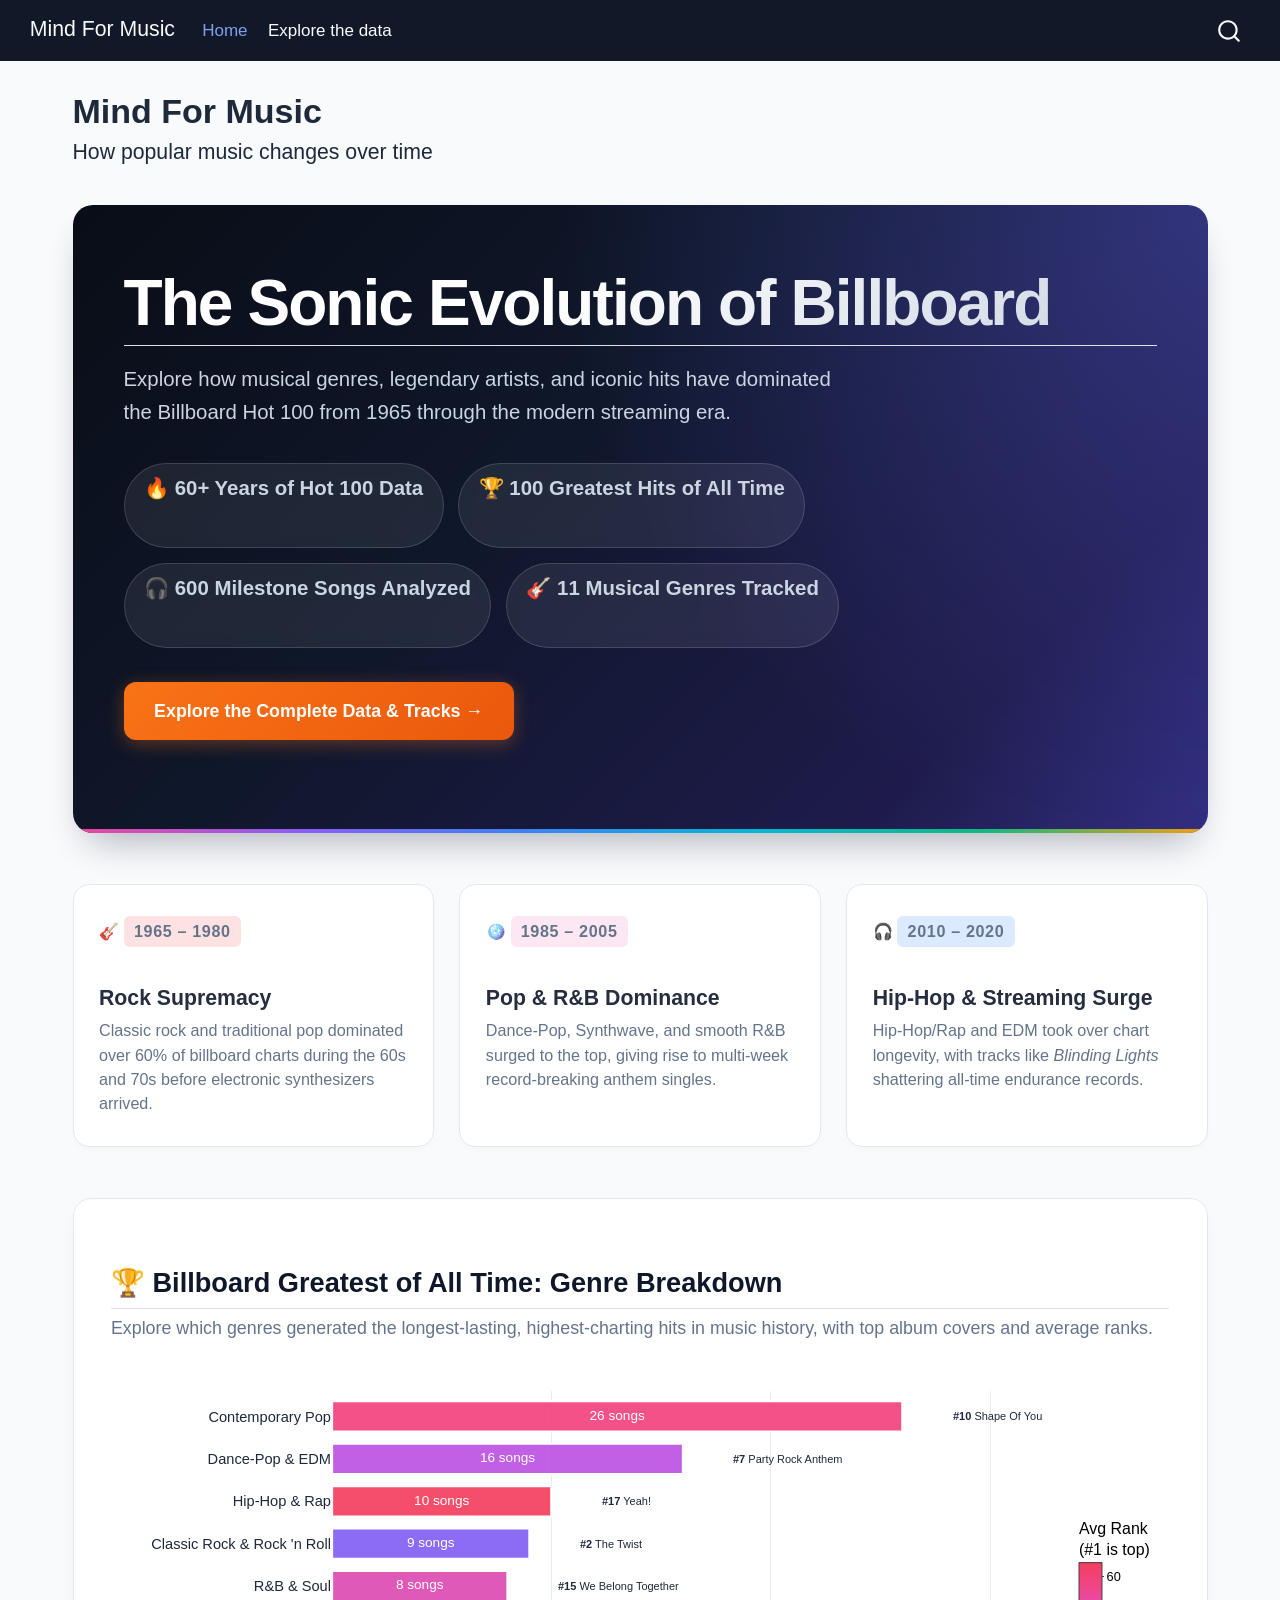
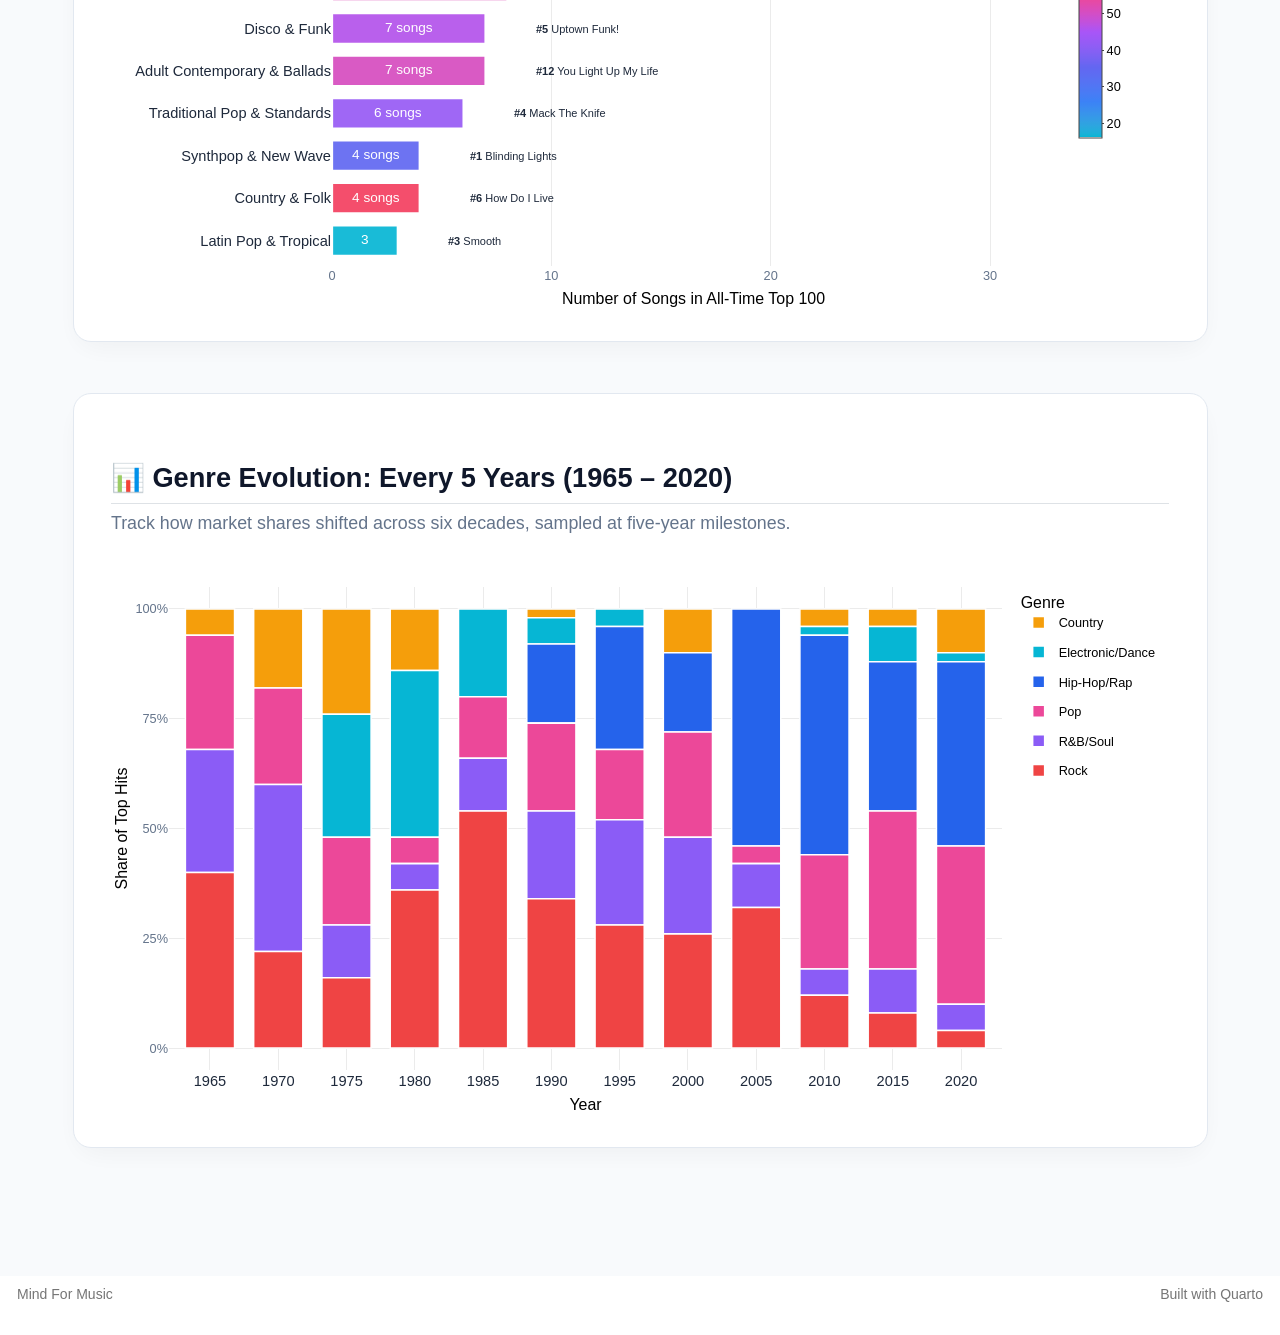
==== commit a1f8c60e: "Built site for gh-pages" ====
--- a/index.html
+++ b/index.html
@@ -147,34 +147,89 @@
 </header>
 
 
-<section id="billboard-genre-history-at-a-glance" class="level2 hero-panel">
-<h2 class="anchored" data-anchor-id="billboard-genre-history-at-a-glance">Billboard genre history, at a glance</h2>
-<p>Explore the genres, songs, and artists that shaped the Billboard Hot 100 across milestone years from 1965 to 2020.</p>
-<p><a href="./project.html" class="btn btn-dark">Open the interactive analysis</a></p>
+<section id="the-sonic-evolution-of-billboard" class="level2 hero-panel">
+<h2 class="anchored" data-anchor-id="the-sonic-evolution-of-billboard">The Sonic Evolution of Billboard</h2>
+<p>Explore how musical genres, legendary artists, and iconic hits have dominated the Billboard Hot 100 from 1965 through the modern streaming era.</p>
+<div class="stat-pills">
+<div class="stat-pill">
+<p>🔥 <strong>60+ Years</strong> of Hot 100 Data</p>
+</div>
+<div class="stat-pill">
+<p>🏆 <strong>100 Greatest</strong> Hits of All Time</p>
+</div>
+<div class="stat-pill">
+<p>🎧 <strong>600 Milestone</strong> Songs Analyzed</p>
+</div>
+<div class="stat-pill">
+<p>🎸 <strong>11 Musical</strong> Genres Tracked</p>
+</div>
+</div>
+<p><a href="./project.html" class="hero-cta">Explore the Complete Data &amp; Tracks →</a></p>
 </section>
-<section id="genre-evolution-every-5-years-1965-2020" class="level2">
-<h2 class="anchored" data-anchor-id="genre-evolution-every-5-years-1965-2020">Genre Evolution: Every 5 Years (1965 – 2020)</h2>
+<div class="insights-grid">
+<div class="insight-card">
+<div class="card-icon">
+<p>🎸</p>
+</div>
+<div class="era-tag rock">
+<p>1965 – 1980</p>
+</div>
+<section id="rock-supremacy" class="level3">
+<h3 class="anchored" data-anchor-id="rock-supremacy">Rock Supremacy</h3>
+<p>Classic rock and traditional pop dominated over 60% of billboard charts during the 60s and 70s before electronic synthesizers arrived.</p>
+</section>
+</div>
+<div class="insight-card">
+<div class="card-icon">
+<p>🪩</p>
+</div>
+<div class="era-tag pop">
+<p>1985 – 2005</p>
+</div>
+<section id="pop-rb-dominance" class="level3">
+<h3 class="anchored" data-anchor-id="pop-rb-dominance">Pop &amp; R&amp;B Dominance</h3>
+<p>Dance-Pop, Synthwave, and smooth R&amp;B surged to the top, giving rise to multi-week record-breaking anthem singles.</p>
+</section>
+</div>
+<div class="insight-card">
+<div class="card-icon">
+<p>🎧</p>
+</div>
+<div class="era-tag hiphop">
+<p>2010 – 2020</p>
+</div>
+<section id="hip-hop-streaming-surge" class="level3">
+<h3 class="anchored" data-anchor-id="hip-hop-streaming-surge">Hip-Hop &amp; Streaming Surge</h3>
+<p>Hip-Hop/Rap and EDM took over chart longevity, with tracks like <em>Blinding Lights</em> shattering all-time endurance records.</p>
+</section>
+</div>
+</div>
+<div class="chart-box">
+<section id="billboard-greatest-of-all-time-genre-breakdown" class="level2 chart-box-header">
+<h2 class="anchored" data-anchor-id="billboard-greatest-of-all-time-genre-breakdown">🏆 Billboard Greatest of All Time: Genre Breakdown</h2>
+<p>Explore which genres generated the longest-lasting, highest-charting hits in music history, with top album covers and average ranks.</p>
+</section>
 <div class="cell">
 <div class="cell-output-display">
-<div id="htmlwidget-721cb3a7448b5cf802d1" style="width:100%;height:550px;" class="plotly html-widget"></div>
-<script type="application/json" data-for="htmlwidget-721cb3a7448b5cf802d1">{"x":{"data":[{"orientation":"v","width":[0.71999999999999986,0.71999999999999975,0.71999999999999975,0.7200000000000002,0.72000000000000064,0.71999999999999975,0.71999999999999886,0.71999999999999886,0.71999999999999886],"base":[94,82,76,86,98,90,96,96,90],"x":[1,2,3,4,6,8,10,11,12],"y":[6,18,24,14,2,10,4,4,10],"text":["📅 <b>Year: 1965<\/b><br>🎵 <b>Genre: Country<\/b><br>━━━━━━━━━━━━━━━━━━<br>📊 Share of Top Hits: <b>6%<\/b> (3 songs)<br>⭐ Highest Hit: <b>#1<\/b> Mr. Tambourine Man (The Byrds)<br>🔻 Lowest Hit: <b>#4<\/b> King Of The Road (Roger Miller)","📅 <b>Year: 1970<\/b><br>🎵 <b>Genre: Country<\/b><br>━━━━━━━━━━━━━━━━━━<br>📊 Share of Top Hits: <b>18%<\/b> (9 songs)<br>⭐ Highest Hit: <b>#1<\/b> American Woman/No Sugar Tonight (The Guess Who)<br>🔻 Lowest Hit: <b>#23<\/b> Yellow River (Christie)","📅 <b>Year: 1975<\/b><br>🎵 <b>Genre: Country<\/b><br>━━━━━━━━━━━━━━━━━━<br>📊 Share of Top Hits: <b>24%<\/b> (12 songs)<br>⭐ Highest Hit: <b>#1<\/b> Rhinestone Cowboy (Glen Campbell)<br>🔻 Lowest Hit: <b>#6<\/b> Dance With Me (Orleans)","📅 <b>Year: 1980<\/b><br>🎵 <b>Genre: Country<\/b><br>━━━━━━━━━━━━━━━━━━<br>📊 Share of Top Hits: <b>14%<\/b> (7 songs)<br>⭐ Highest Hit: <b>#2<\/b> Longer (Dan Fogelberg)<br>🔻 Lowest Hit: <b>#6<\/b> Steal Away (Robbie Dupree)","📅 <b>Year: 1990<\/b><br>🎵 <b>Genre: Country<\/b><br>━━━━━━━━━━━━━━━━━━<br>📊 Share of Top Hits: <b>2%<\/b> (1 song)<br>⭐ Only Hit: <b>#1<\/b> (Can't Live Without Your) Love And Affection (Nelson)","📅 <b>Year: 2000<\/b><br>🎵 <b>Genre: Country<\/b><br>━━━━━━━━━━━━━━━━━━<br>📊 Share of Top Hits: <b>10%<\/b> (5 songs)<br>⭐ Highest Hit: <b>#1<\/b> Amazed (Lonestar)<br>🔻 Lowest Hit: <b>#11<\/b> I Need You (LeAnn Rimes)","📅 <b>Year: 2010<\/b><br>🎵 <b>Genre: Country<\/b><br>━━━━━━━━━━━━━━━━━━<br>📊 Share of Top Hits: <b>4%<\/b> (2 songs)<br>⭐ Highest Hit: <b>#2<\/b> Need You Now (Lady Antebellum)<br>🔻 Lowest Hit: <b>#17<\/b> Stuck Like Glue (Sugarland)","📅 <b>Year: 2015<\/b><br>🎵 <b>Genre: Country<\/b><br>━━━━━━━━━━━━━━━━━━<br>📊 Share of Top Hits: <b>4%<\/b> (2 songs)<br>⭐ Highest Hit: <b>#10<\/b> Somebody (Natalie La Rose Featuring Jeremih)<br>🔻 Lowest Hit: <b>#20<\/b> Take Your Time (Sam Hunt)","📅 <b>Year: 2020<\/b><br>🎵 <b>Genre: Country<\/b><br>━━━━━━━━━━━━━━━━━━<br>📊 Share of Top Hits: <b>10%<\/b> (5 songs)<br>⭐ Highest Hit: <b>#3<\/b> I Hope (Gabby Barrett Featuring Charlie Puth)<br>🔻 Lowest Hit: <b>#16<\/b> Chasin' You (Morgan Wallen)"],"type":"bar","textposition":"none","marker":{"autocolorscale":false,"color":"rgba(245,158,11,1)","line":{"width":1.5118110236220474,"color":"rgba(255,255,255,1)"}},"name":"Country","legendgroup":"Country","showlegend":true,"xaxis":"x","yaxis":"y","hoverinfo":"text","frame":null},{"orientation":"v","width":[0.71999999999999975,0.7200000000000002,0.72000000000000064,0.72000000000000064,0.72000000000000064,0.71999999999999886,0.71999999999999886,0.71999999999999886],"base":[48,48,80,92,96,94,88,88],"x":[3,4,5,6,7,10,11,12],"y":[28,38,20,6,4,2,8,2],"text":["📅 <b>Year: 1975<\/b><br>🎵 <b>Genre: Electronic/Dance<\/b><br>━━━━━━━━━━━━━━━━━━<br>📊 Share of Top Hits: <b>28%<\/b> (14 songs)<br>⭐ Highest Hit: <b>#1<\/b> Love Will Keep Us Together (Captain & Tennille)<br>🔻 Lowest Hit: <b>#11<\/b> The Way We Were/try To Remember (Gladys Knight And The Pips)","📅 <b>Year: 1980<\/b><br>🎵 <b>Genre: Electronic/Dance<\/b><br>━━━━━━━━━━━━━━━━━━<br>📊 Share of Top Hits: <b>38%<\/b> (19 songs)<br>⭐ Highest Hit: <b>#1<\/b> Upside Down (Diana Ross)<br>🔻 Lowest Hit: <b>#9<\/b> Let's Get Serious (Jermaine Jackson)","📅 <b>Year: 1985<\/b><br>🎵 <b>Genre: Electronic/Dance<\/b><br>━━━━━━━━━━━━━━━━━━<br>📊 Share of Top Hits: <b>20%<\/b> (10 songs)<br>⭐ Highest Hit: <b>#1<\/b> Everytime You Go Away (Paul Young)<br>🔻 Lowest Hit: <b>#10<\/b> Missing You (Diana Ross)","📅 <b>Year: 1990<\/b><br>🎵 <b>Genre: Electronic/Dance<\/b><br>━━━━━━━━━━━━━━━━━━<br>📊 Share of Top Hits: <b>6%<\/b> (3 songs)<br>⭐ Highest Hit: <b>#2<\/b> The Power (Snap!)<br>🔻 Lowest Hit: <b>#4<\/b> Have You Seen Her (M.C. Hammer)","📅 <b>Year: 1995<\/b><br>🎵 <b>Genre: Electronic/Dance<\/b><br>━━━━━━━━━━━━━━━━━━<br>📊 Share of Top Hits: <b>4%<\/b> (2 songs)<br>⭐ Highest Hit: <b>#3<\/b> Another Night (Real McCoy)<br>🔻 Lowest Hit: <b>#3<\/b> Another Night (Real McCoy)","📅 <b>Year: 2010<\/b><br>🎵 <b>Genre: Electronic/Dance<\/b><br>━━━━━━━━━━━━━━━━━━<br>📊 Share of Top Hits: <b>2%<\/b> (1 song)<br>⭐ Only Hit: <b>#5<\/b> Sexy Chick (David Guetta Featuring Akon)","📅 <b>Year: 2015<\/b><br>🎵 <b>Genre: Electronic/Dance<\/b><br>━━━━━━━━━━━━━━━━━━<br>📊 Share of Top Hits: <b>8%<\/b> (4 songs)<br>⭐ Highest Hit: <b>#3<\/b> Love Me Like You Do (Ellie Goulding)<br>🔻 Lowest Hit: <b>#8<\/b> Where Are U Now (Skrillex & Diplo With Justin Bieber)","📅 <b>Year: 2020<\/b><br>🎵 <b>Genre: Electronic/Dance<\/b><br>━━━━━━━━━━━━━━━━━━<br>📊 Share of Top Hits: <b>2%<\/b> (1 song)<br>⭐ Only Hit: <b>#2<\/b> Come & Go (Juice WRLD x Marshmello)"],"type":"bar","textposition":"none","marker":{"autocolorscale":false,"color":"rgba(6,182,212,1)","line":{"width":1.5118110236220474,"color":"rgba(255,255,255,1)"}},"name":"Electronic/Dance","legendgroup":"Electronic/Dance","showlegend":true,"xaxis":"x","yaxis":"y","hoverinfo":"text","frame":null},{"orientation":"v","width":[0.72000000000000064,0.72000000000000064,0.71999999999999975,0.71999999999999886,0.71999999999999886,0.71999999999999886,0.71999999999999886],"base":[74,68,72,46,44,54,46],"x":[6,7,8,9,10,11,12],"y":[18,28,18,54,50,34,42],"text":["📅 <b>Year: 1990<\/b><br>🎵 <b>Genre: Hip-Hop/Rap<\/b><br>━━━━━━━━━━━━━━━━━━<br>📊 Share of Top Hits: <b>18%<\/b> (9 songs)<br>⭐ Highest Hit: <b>#1<\/b> Ice Ice Baby (Vanilla Ice)<br>🔻 Lowest Hit: <b>#14<\/b> Tic-Tac-Toe (Kyper)","📅 <b>Year: 1995<\/b><br>🎵 <b>Genre: Hip-Hop/Rap<\/b><br>━━━━━━━━━━━━━━━━━━<br>📊 Share of Top Hits: <b>28%<\/b> (14 songs)<br>⭐ Highest Hit: <b>#1<\/b> Waterfalls (TLC)<br>🔻 Lowest Hit: <b>#13<\/b> I Wish (Skee-Lo)","📅 <b>Year: 2000<\/b><br>🎵 <b>Genre: Hip-Hop/Rap<\/b><br>━━━━━━━━━━━━━━━━━━<br>📊 Share of Top Hits: <b>18%<\/b> (9 songs)<br>⭐ Highest Hit: <b>#1<\/b> Try Again (Aaliyah)<br>🔻 Lowest Hit: <b>#11<\/b> Let's Get Married (Jagged Edge)","📅 <b>Year: 2005<\/b><br>🎵 <b>Genre: Hip-Hop/Rap<\/b><br>━━━━━━━━━━━━━━━━━━<br>📊 Share of Top Hits: <b>54%<\/b> (27 songs)<br>⭐ Highest Hit: <b>#1<\/b> Let Me Love You (Mario)<br>🔻 Lowest Hit: <b>#20<\/b> Sugar (Gimme Some) (Trick Daddy Featuring Ludacris, Lil' Kim & Cee-Lo)","📅 <b>Year: 2010<\/b><br>🎵 <b>Genre: Hip-Hop/Rap<\/b><br>━━━━━━━━━━━━━━━━━━<br>📊 Share of Top Hits: <b>50%<\/b> (25 songs)<br>⭐ Highest Hit: <b>#1<\/b> OMG (Usher Featuring will.i.am)<br>🔻 Lowest Hit: <b>#14<\/b> Deuces (Chris Brown Featuring Tyga & Kevin McCall)","📅 <b>Year: 2015<\/b><br>🎵 <b>Genre: Hip-Hop/Rap<\/b><br>━━━━━━━━━━━━━━━━━━<br>📊 Share of Top Hits: <b>34%<\/b> (17 songs)<br>⭐ Highest Hit: <b>#1<\/b> See You Again (Wiz Khalifa Featuring Charlie Puth)<br>🔻 Lowest Hit: <b>#26<\/b> Flex (Ooh Ooh Ooh) (Rich Homie Quan)","📅 <b>Year: 2020<\/b><br>🎵 <b>Genre: Hip-Hop/Rap<\/b><br>━━━━━━━━━━━━━━━━━━<br>📊 Share of Top Hits: <b>42%<\/b> (21 songs)<br>⭐ Highest Hit: <b>#1<\/b> Circles (Post Malone)<br>🔻 Lowest Hit: <b>#17<\/b> Falling (Trevor Daniel)"],"type":"bar","textposition":"none","marker":{"autocolorscale":false,"color":"rgba(37,99,235,1)","line":{"width":1.5118110236220474,"color":"rgba(255,255,255,1)"}},"name":"Hip-Hop/Rap","legendgroup":"Hip-Hop/Rap","showlegend":true,"xaxis":"x","yaxis":"y","hoverinfo":"text","frame":null},{"orientation":"v","width":[0.71999999999999986,0.71999999999999975,0.71999999999999975,0.7200000000000002,0.72000000000000064,0.72000000000000064,0.72000000000000064,0.71999999999999975,0.71999999999999886,0.71999999999999886,0.71999999999999886,0.71999999999999886],"base":[68,60,28,42,66,54,52,48,42,18,18,10],"x":[1,2,3,4,5,6,7,8,9,10,11,12],"y":[26,22,20,6,14,20,16,24,4,26,36,36],"text":["📅 <b>Year: 1965<\/b><br>🎵 <b>Genre: Pop<\/b><br>━━━━━━━━━━━━━━━━━━<br>📊 Share of Top Hits: <b>26%<\/b> (13 songs)<br>⭐ Highest Hit: <b>#1<\/b> I Got You Babe (Sonny & Cher)<br>🔻 Lowest Hit: <b>#11<\/b> Red Roses For A Blue Lady (Bert Kaempfert And His Orchestra)","📅 <b>Year: 1970<\/b><br>🎵 <b>Genre: Pop<\/b><br>━━━━━━━━━━━━━━━━━━<br>📊 Share of Top Hits: <b>22%<\/b> (11 songs)<br>⭐ Highest Hit: <b>#1<\/b> Bridge Over Troubled Water (Simon & Garfunkel)<br>🔻 Lowest Hit: <b>#10<\/b> Reflections Of My Life (The Marmalade)","📅 <b>Year: 1975<\/b><br>🎵 <b>Genre: Pop<\/b><br>━━━━━━━━━━━━━━━━━━<br>📊 Share of Top Hits: <b>20%<\/b> (10 songs)<br>⭐ Highest Hit: <b>#1<\/b> Philadelphia Freedom (The Elton John Band)<br>🔻 Lowest Hit: <b>#10<\/b> Dynomite-Part I (Tony Camillo's Bazuka)","📅 <b>Year: 1980<\/b><br>🎵 <b>Genre: Pop<\/b><br>━━━━━━━━━━━━━━━━━━<br>📊 Share of Top Hits: <b>6%<\/b> (3 songs)<br>⭐ Highest Hit: <b>#1<\/b> Coming Up (Live At Glasgow) (Paul McCartney And Wings)<br>🔻 Lowest Hit: <b>#8<\/b> Tired Of Toein' The Line (Rocky Burnette)","📅 <b>Year: 1985<\/b><br>🎵 <b>Genre: Pop<\/b><br>━━━━━━━━━━━━━━━━━━<br>📊 Share of Top Hits: <b>14%<\/b> (7 songs)<br>⭐ Highest Hit: <b>#1<\/b> Crazy For You (Madonna)<br>🔻 Lowest Hit: <b>#10<\/b> What About Love? (Heart)","📅 <b>Year: 1990<\/b><br>🎵 <b>Genre: Pop<\/b><br>━━━━━━━━━━━━━━━━━━<br>📊 Share of Top Hits: <b>20%<\/b> (10 songs)<br>⭐ Highest Hit: <b>#1<\/b> Vogue (Madonna)<br>🔻 Lowest Hit: <b>#6<\/b> Girls Nite Out (Tyler Collins)","📅 <b>Year: 1995<\/b><br>🎵 <b>Genre: Pop<\/b><br>━━━━━━━━━━━━━━━━━━<br>📊 Share of Top Hits: <b>16%<\/b> (8 songs)<br>⭐ Highest Hit: <b>#1<\/b> Take A Bow (Madonna)<br>🔻 Lowest Hit: <b>#14<\/b> In The House Of Stone And Light (Martin Page)","📅 <b>Year: 2000<\/b><br>🎵 <b>Genre: Pop<\/b><br>━━━━━━━━━━━━━━━━━━<br>📊 Share of Top Hits: <b>24%<\/b> (12 songs)<br>⭐ Highest Hit: <b>#1<\/b> It's Gonna Be Me (N Sync)<br>🔻 Lowest Hit: <b>#13<\/b> Back Here (BBMak)","📅 <b>Year: 2005<\/b><br>🎵 <b>Genre: Pop<\/b><br>━━━━━━━━━━━━━━━━━━<br>📊 Share of Top Hits: <b>4%<\/b> (2 songs)<br>⭐ Highest Hit: <b>#8<\/b> Speed Of Sound (Coldplay)<br>🔻 Lowest Hit: <b>#23<\/b> La Tortura (Shakira Featuring Alejandro Sanz)","📅 <b>Year: 2010<\/b><br>🎵 <b>Genre: Pop<\/b><br>━━━━━━━━━━━━━━━━━━<br>📊 Share of Top Hits: <b>26%<\/b> (13 songs)<br>⭐ Highest Hit: <b>#1<\/b> TiK ToK (Ke$ha)<br>🔻 Lowest Hit: <b>#24<\/b> Haven't Met You Yet (Michael Buble)","📅 <b>Year: 2015<\/b><br>🎵 <b>Genre: Pop<\/b><br>━━━━━━━━━━━━━━━━━━<br>📊 Share of Top Hits: <b>36%<\/b> (18 songs)<br>⭐ Highest Hit: <b>#1<\/b> Cheerleader (OMI)<br>🔻 Lowest Hit: <b>#17<\/b> Elastic Heart (Sia)","📅 <b>Year: 2020<\/b><br>🎵 <b>Genre: Pop<\/b><br>━━━━━━━━━━━━━━━━━━<br>📊 Share of Top Hits: <b>36%<\/b> (18 songs)<br>⭐ Highest Hit: <b>#1<\/b> Say So (Doja Cat Featuring Nicki Minaj)<br>🔻 Lowest Hit: <b>#27<\/b> If The World Was Ending (JP Saxe Featuring Julia Michaels)"],"type":"bar","textposition":"none","marker":{"autocolorscale":false,"color":"rgba(236,72,153,1)","line":{"width":1.5118110236220474,"color":"rgba(255,255,255,1)"}},"name":"Pop","legendgroup":"Pop","showlegend":true,"xaxis":"x","yaxis":"y","hoverinfo":"text","frame":null},{"orientation":"v","width":[0.71999999999999986,0.71999999999999975,0.71999999999999975,0.7200000000000002,0.72000000000000064,0.72000000000000064,0.72000000000000064,0.71999999999999975,0.71999999999999886,0.71999999999999886,0.71999999999999886,0.71999999999999886],"base":[40,22,16,36,54,34,28,26,32,12,8,4],"x":[1,2,3,4,5,6,7,8,9,10,11,12],"y":[28,38,12,6,12,20,24,22,10,6,10,6],"text":["📅 <b>Year: 1965<\/b><br>🎵 <b>Genre: R&B/Soul<\/b><br>━━━━━━━━━━━━━━━━━━<br>📊 Share of Top Hits: <b>28%<\/b> (14 songs)<br>⭐ Highest Hit: <b>#1<\/b> I Can't Help Myself (Sugar Pie Honey Bunch) (Four Tops)<br>🔻 Lowest Hit: <b>#11<\/b> Baby, I'm Yours (Barbara Lewis)","📅 <b>Year: 1970<\/b><br>🎵 <b>Genre: R&B/Soul<\/b><br>━━━━━━━━━━━━━━━━━━<br>📊 Share of Top Hits: <b>38%<\/b> (19 songs)<br>⭐ Highest Hit: <b>#1<\/b> I'll Be There (Jackson 5)<br>🔻 Lowest Hit: <b>#8<\/b> O-o-h Child/Dear Prudence (The 5 Stairsteps)","📅 <b>Year: 1975<\/b><br>🎵 <b>Genre: R&B/Soul<\/b><br>━━━━━━━━━━━━━━━━━━<br>📊 Share of Top Hits: <b>12%<\/b> (6 songs)<br>⭐ Highest Hit: <b>#1<\/b> My Eyes Adored You (Frankie Valli)<br>🔻 Lowest Hit: <b>#6<\/b> Feelings (Morris Albert)","📅 <b>Year: 1980<\/b><br>🎵 <b>Genre: R&B/Soul<\/b><br>━━━━━━━━━━━━━━━━━━<br>📊 Share of Top Hits: <b>6%<\/b> (3 songs)<br>⭐ Highest Hit: <b>#1<\/b> Rock With You (Michael Jackson)<br>🔻 Lowest Hit: <b>#4<\/b> With You I'm Born Again (Billy Preston & Syreeta)","📅 <b>Year: 1985<\/b><br>🎵 <b>Genre: R&B/Soul<\/b><br>━━━━━━━━━━━━━━━━━━<br>📊 Share of Top Hits: <b>12%<\/b> (6 songs)<br>⭐ Highest Hit: <b>#1<\/b> Saving All My Love For You (Whitney Houston)<br>🔻 Lowest Hit: <b>#5<\/b> Smooth Operator (Sade)","📅 <b>Year: 1990<\/b><br>🎵 <b>Genre: R&B/Soul<\/b><br>━━━━━━━━━━━━━━━━━━<br>📊 Share of Top Hits: <b>20%<\/b> (10 songs)<br>⭐ Highest Hit: <b>#1<\/b> Vision Of Love (Mariah Carey)<br>🔻 Lowest Hit: <b>#13<\/b> Unchained Melody (The Righteous Brothers)","📅 <b>Year: 1995<\/b><br>🎵 <b>Genre: R&B/Soul<\/b><br>━━━━━━━━━━━━━━━━━━<br>📊 Share of Top Hits: <b>24%<\/b> (12 songs)<br>⭐ Highest Hit: <b>#1<\/b> Kiss From A Rose (Seal)<br>🔻 Lowest Hit: <b>#20<\/b> December (Collective Soul)","📅 <b>Year: 2000<\/b><br>🎵 <b>Genre: R&B/Soul<\/b><br>━━━━━━━━━━━━━━━━━━<br>📊 Share of Top Hits: <b>22%<\/b> (11 songs)<br>⭐ Highest Hit: <b>#1<\/b> Incomplete (Sisqo)<br>🔻 Lowest Hit: <b>#14<\/b> Otherside (Red Hot Chili Peppers)","📅 <b>Year: 2005<\/b><br>🎵 <b>Genre: R&B/Soul<\/b><br>━━━━━━━━━━━━━━━━━━<br>📊 Share of Top Hits: <b>10%<\/b> (5 songs)<br>⭐ Highest Hit: <b>#1<\/b> We Belong Together (Mariah Carey)<br>🔻 Lowest Hit: <b>#20<\/b> Karma (Alicia Keys)","📅 <b>Year: 2010<\/b><br>🎵 <b>Genre: R&B/Soul<\/b><br>━━━━━━━━━━━━━━━━━━<br>📊 Share of Top Hits: <b>6%<\/b> (3 songs)<br>⭐ Highest Hit: <b>#1<\/b> Rude Boy (Rihanna)<br>🔻 Lowest Hit: <b>#3<\/b> Hey, Soul Sister (Train)","📅 <b>Year: 2015<\/b><br>🎵 <b>Genre: R&B/Soul<\/b><br>━━━━━━━━━━━━━━━━━━<br>📊 Share of Top Hits: <b>10%<\/b> (5 songs)<br>⭐ Highest Hit: <b>#1<\/b> Uptown Funk! (Mark Ronson Featuring Bruno Mars)<br>🔻 Lowest Hit: <b>#15<\/b> B**** Better Have My Money (Rihanna)","📅 <b>Year: 2020<\/b><br>🎵 <b>Genre: R&B/Soul<\/b><br>━━━━━━━━━━━━━━━━━━<br>📊 Share of Top Hits: <b>6%<\/b> (3 songs)<br>⭐ Highest Hit: <b>#1<\/b> Blinding Lights (The Weeknd)<br>🔻 Lowest Hit: <b>#18<\/b> Nobody But You (Blake Shelton Duet With Gwen Stefani)"],"type":"bar","textposition":"none","marker":{"autocolorscale":false,"color":"rgba(139,92,246,1)","line":{"width":1.5118110236220474,"color":"rgba(255,255,255,1)"}},"name":"R&B/Soul","legendgroup":"R&B/Soul","showlegend":true,"xaxis":"x","yaxis":"y","hoverinfo":"text","frame":null},{"orientation":"v","width":[0.71999999999999986,0.71999999999999975,0.71999999999999975,0.7200000000000002,0.72000000000000064,0.72000000000000064,0.72000000000000064,0.71999999999999975,0.71999999999999886,0.71999999999999886,0.71999999999999886,0.71999999999999886],"base":[0,0,0,0,0,0,0,0,0,0,0,0],"x":[1,2,3,4,5,6,7,8,9,10,11,12],"y":[40,22,16,36,54,34,28,26,32,12,8,4],"text":["📅 <b>Year: 1965<\/b><br>🎵 <b>Genre: Rock<\/b><br>━━━━━━━━━━━━━━━━━━<br>📊 Share of Top Hits: <b>40%<\/b> (20 songs)<br>⭐ Highest Hit: <b>#1<\/b> (I Can't Get No) Satisfaction (The Rolling Stones)<br>🔻 Lowest Hit: <b>#5<\/b> Silhouettes (Herman's Hermits)","📅 <b>Year: 1970<\/b><br>🎵 <b>Genre: Rock<\/b><br>━━━━━━━━━━━━━━━━━━<br>📊 Share of Top Hits: <b>22%<\/b> (11 songs)<br>⭐ Highest Hit: <b>#1<\/b> (They Long To Be) Close To You (Carpenters)<br>🔻 Lowest Hit: <b>#7<\/b> He Ain't Heavy, He's My Brother (The Hollies)","📅 <b>Year: 1975<\/b><br>🎵 <b>Genre: Rock<\/b><br>━━━━━━━━━━━━━━━━━━<br>📊 Share of Top Hits: <b>16%<\/b> (8 songs)<br>⭐ Highest Hit: <b>#1<\/b> Fame (David Bowie)<br>🔻 Lowest Hit: <b>#18<\/b> I Only Have Eyes For You (Art Garfunkel)","📅 <b>Year: 1980<\/b><br>🎵 <b>Genre: Rock<\/b><br>━━━━━━━━━━━━━━━━━━<br>📊 Share of Top Hits: <b>36%<\/b> (18 songs)<br>⭐ Highest Hit: <b>#1<\/b> Call Me (Blondie)<br>🔻 Lowest Hit: <b>#14<\/b> Brass In Pocket (I'm Special) (Pretenders)","📅 <b>Year: 1985<\/b><br>🎵 <b>Genre: Rock<\/b><br>━━━━━━━━━━━━━━━━━━<br>📊 Share of Top Hits: <b>54%<\/b> (27 songs)<br>⭐ Highest Hit: <b>#1<\/b> Take On Me (a-ha)<br>🔻 Lowest Hit: <b>#8<\/b> Voices Carry (Til Tuesday)","📅 <b>Year: 1990<\/b><br>🎵 <b>Genre: Rock<\/b><br>━━━━━━━━━━━━━━━━━━<br>📊 Share of Top Hits: <b>34%<\/b> (17 songs)<br>⭐ Highest Hit: <b>#1<\/b> Close To You (Maxi Priest)<br>🔻 Lowest Hit: <b>#8<\/b> Enjoy The Silence (Depeche Mode)","📅 <b>Year: 1995<\/b><br>🎵 <b>Genre: Rock<\/b><br>━━━━━━━━━━━━━━━━━━<br>📊 Share of Top Hits: <b>28%<\/b> (14 songs)<br>⭐ Highest Hit: <b>#1<\/b> Have You Ever Really Loved A Woman? (Bryan Adams)<br>🔻 Lowest Hit: <b>#16<\/b> Hold On (Jamie Walters)","📅 <b>Year: 2000<\/b><br>🎵 <b>Genre: Rock<\/b><br>━━━━━━━━━━━━━━━━━━<br>📊 Share of Top Hits: <b>26%<\/b> (13 songs)<br>⭐ Highest Hit: <b>#1<\/b> Everything You Want (Vertical Horizon)<br>🔻 Lowest Hit: <b>#17<\/b> Desert Rose (Sting Featuring Cheb Mami)","📅 <b>Year: 2005<\/b><br>🎵 <b>Genre: Rock<\/b><br>━━━━━━━━━━━━━━━━━━<br>📊 Share of Top Hits: <b>32%<\/b> (16 songs)<br>⭐ Highest Hit: <b>#1<\/b> Hollaback Girl (Gwen Stefani)<br>🔻 Lowest Hit: <b>#20<\/b> Collide (Howie Day)","📅 <b>Year: 2010<\/b><br>🎵 <b>Genre: Rock<\/b><br>━━━━━━━━━━━━━━━━━━<br>📊 Share of Top Hits: <b>12%<\/b> (6 songs)<br>⭐ Highest Hit: <b>#12<\/b> Breakeven (The Script)<br>🔻 Lowest Hit: <b>#21<\/b> Secrets (OneRepublic)","📅 <b>Year: 2015<\/b><br>🎵 <b>Genre: Rock<\/b><br>━━━━━━━━━━━━━━━━━━<br>📊 Share of Top Hits: <b>8%<\/b> (4 songs)<br>⭐ Highest Hit: <b>#2<\/b> Sugar (Maroon 5)<br>🔻 Lowest Hit: <b>#10<\/b> Centuries (Fall Out Boy)","📅 <b>Year: 2020<\/b><br>🎵 <b>Genre: Rock<\/b><br>━━━━━━━━━━━━━━━━━━<br>📊 Share of Top Hits: <b>4%<\/b> (2 songs)<br>⭐ Highest Hit: <b>#2<\/b> Memories (Maroon 5)<br>🔻 Lowest Hit: <b>#19<\/b> Be Like That (Kane Brown With Swae Lee & Khalid)"],"type":"bar","textposition":"none","marker":{"autocolorscale":false,"color":"rgba(239,68,68,1)","line":{"width":1.5118110236220474,"color":"rgba(255,255,255,1)"}},"name":"Rock","legendgroup":"Rock","showlegend":true,"xaxis":"x","yaxis":"y","hoverinfo":"text","frame":null}],"layout":{"margin":{"t":43.895392278953921,"r":7.9701120797011216,"b":42.507264425072648,"l":53.399750933997524},"paper_bgcolor":"rgba(255,255,255,1)","font":{"color":"rgba(0,0,0,1)","family":"","size":15.940224159402241},"title":{"text":"<b> Billboard Top Hits Genre Share: 1965 – 2020 <\/b>","font":{"color":"rgba(15,23,42,1)","family":"","size":19.9252801992528},"x":0,"xref":"paper"},"xaxis":{"domain":[0,1],"automargin":true,"type":"linear","autorange":false,"range":[0.40000000000000002,12.6],"tickmode":"array","ticktext":["1965","1970","1975","1980","1985","1990","1995","2000","2005","2010","2015","2020"],"tickvals":[1,2,3,4.0000000000000009,5,6,7.0000000000000009,8,9,10,11,12],"categoryorder":"array","categoryarray":["1965","1970","1975","1980","1985","1990","1995","2000","2005","2010","2015","2020"],"nticks":null,"ticks":"","tickcolor":null,"ticklen":3.9850560398505603,"tickwidth":0,"showticklabels":true,"tickfont":{"color":"rgba(30,41,59,1)","family":"","size":14.611872146118724},"tickangle":-0,"showline":false,"linecolor":null,"linewidth":0,"showgrid":true,"gridcolor":"rgba(235,235,235,1)","gridwidth":0.72455564360919278,"zeroline":false,"anchor":"y","title":{"text":"Year","font":{"color":"rgba(0,0,0,1)","family":"","size":15.940224159402241}},"hoverformat":".2f"},"yaxis":{"domain":[0,1],"automargin":true,"type":"linear","autorange":false,"range":[-5,105],"tickmode":"array","ticktext":["0%","25%","50%","75%","100%"],"tickvals":[0,24.999999999999996,50,75,100],"categoryorder":"array","categoryarray":["0%","25%","50%","75%","100%"],"nticks":null,"ticks":"","tickcolor":null,"ticklen":3.9850560398505608,"tickwidth":0,"showticklabels":true,"tickfont":{"color":"rgba(100,116,139,1)","family":"","size":12.7521793275218},"tickangle":-0,"showline":false,"linecolor":null,"linewidth":0,"showgrid":true,"gridcolor":"rgba(235,235,235,1)","gridwidth":0.72455564360919278,"zeroline":false,"anchor":"x","title":{"text":"Share of Top Hits","font":{"color":"rgba(0,0,0,1)","family":"","size":15.940224159402241}},"hoverformat":".2f"},"shapes":[],"showlegend":true,"legend":{"bgcolor":null,"bordercolor":null,"borderwidth":0,"font":{"color":"rgba(0,0,0,1)","family":"","size":12.7521793275218},"title":{"text":"Genre","font":{"color":"rgba(0,0,0,1)","family":"","size":15.940224159402241}}},"hovermode":"closest","height":550,"barmode":"relative","autosize":true},"config":{"doubleClick":"reset","modeBarButtonsToAdd":["hoverclosest","hovercompare"],"showSendToCloud":false,"responsive":true},"source":"A","attrs":{"56ec297e6f15":{"x":{},"y":{},"fill":{},"text":{},"type":"bar"}},"cur_data":"56ec297e6f15","visdat":{"56ec297e6f15":["function (y) ","x"]},"highlight":{"on":"plotly_click","persistent":false,"dynamic":false,"selectize":false,"opacityDim":0.20000000000000001,"selected":{"opacity":1},"debounce":0},"shinyEvents":["plotly_hover","plotly_click","plotly_selected","plotly_relayout","plotly_brushed","plotly_brushing","plotly_clickannotation","plotly_doubleclick","plotly_deselect","plotly_afterplot","plotly_sunburstclick"],"base_url":"https://plot.ly"},"evals":[],"jsHooks":[]}</script>
-</div>
-</div>
+<div id="htmlwidget-32a34bf20525f6074321" style="width:100%;height:540px;" class="plotly html-widget"></div>
+<script type="application/json" data-for="htmlwidget-32a34bf20525f6074321">{"x":{"data":[{"orientation":"v","width":3,"base":0.64000000000000001,"x":[1.5],"y":[0.71999999999999986],"text":"🎵 <b>Latin Pop & Tropical<\/b><br>━━━━━━━━━━━━━━━━━━<br>📊 Songs in All-Time Top 100: <b>3<\/b><br>📈 Average All-Time Rank: <b>#16.3<\/b><br>⭐ Highest Hit: <b>#3<\/b> Smooth (Santana Featuring Rob Thomas)<br>🔻 Lowest Hit: <b>#37<\/b> Despacito (Luis Fonsi & Daddy Yankee Featuring Justin Bieber)","type":"bar","textposition":"none","marker":{"autocolorscale":false,"color":"rgba(6,182,212,0.92)","line":{"width":2.2677165354330708,"color":"rgba(255,255,255,1)"}},"showlegend":false,"xaxis":"x","yaxis":"y","hoverinfo":"text","frame":null},{"orientation":"v","width":4,"base":2.6400000000000001,"x":[2],"y":[0.71999999999999975],"text":"🎵 <b>Synthpop & New Wave<\/b><br>━━━━━━━━━━━━━━━━━━<br>📊 Songs in All-Time Top 100: <b>4<\/b><br>📈 Average All-Time Rank: <b>#34.8<\/b><br>⭐ Highest Hit: <b>#1<\/b> Blinding Lights (The Weeknd)<br>🔻 Lowest Hit: <b>#64<\/b> Call Me (Blondie)","type":"bar","textposition":"none","marker":{"autocolorscale":false,"color":"rgba(97,104,241,0.92)","line":{"width":2.2677165354330708,"color":"rgba(255,255,255,1)"}},"showlegend":false,"xaxis":"x","yaxis":"y","hoverinfo":"text","frame":null},{"orientation":"v","width":9,"base":7.6399999999999997,"x":[4.5],"y":[0.71999999999999975],"text":"🎵 <b>Classic Rock & Rock 'n Roll<\/b><br>━━━━━━━━━━━━━━━━━━<br>📊 Songs in All-Time Top 100: <b>9<\/b><br>📈 Average All-Time Rank: <b>#39.3<\/b><br>⭐ Highest Hit: <b>#2<\/b> The Twist (Chubby Checker)<br>🔻 Lowest Hit: <b>#80<\/b> I Love Rock 'N Roll (Joan Jett & The Blackhearts)","type":"bar","textposition":"none","marker":{"autocolorscale":false,"color":"rgba(131,96,244,0.92)","line":{"width":2.2677165354330708,"color":"rgba(255,255,255,1)"}},"showlegend":false,"xaxis":"x","yaxis":"y","hoverinfo":"text","frame":null},{"orientation":"v","width":6,"base":3.6400000000000001,"x":[3],"y":[0.7200000000000002],"text":"🎵 <b>Traditional Pop & Standards<\/b><br>━━━━━━━━━━━━━━━━━━<br>📊 Songs in All-Time Top 100: <b>6<\/b><br>📈 Average All-Time Rank: <b>#42.2<\/b><br>⭐ Highest Hit: <b>#4<\/b> Mack The Knife (Bobby Darin)<br>🔻 Lowest Hit: <b>#90<\/b> Sugar, Sugar (The Archies)","type":"bar","textposition":"none","marker":{"autocolorscale":false,"color":"rgba(151,91,245,0.92)","line":{"width":2.2677165354330708,"color":"rgba(255,255,255,1)"}},"showlegend":false,"xaxis":"x","yaxis":"y","hoverinfo":"text","frame":null},{"orientation":"v","width":7,"base":5.6399999999999997,"x":[3.5],"y":[0.72000000000000064],"text":"🎵 <b>Disco & Funk<\/b><br>━━━━━━━━━━━━━━━━━━<br>📊 Songs in All-Time Top 100: <b>7<\/b><br>📈 Average All-Time Rank: <b>#46<\/b><br>⭐ Highest Hit: <b>#5<\/b> Uptown Funk! (Mark Ronson Featuring Bruno Mars)<br>🔻 Lowest Hit: <b>#96<\/b> Hot Stuff (Donna Summer)","type":"bar","textposition":"none","marker":{"autocolorscale":false,"color":"rgba(180,83,235,0.92)","line":{"width":2.2677165354330708,"color":"rgba(255,255,255,1)"}},"showlegend":false,"xaxis":"x","yaxis":"y","hoverinfo":"text","frame":null},{"orientation":"v","width":16,"base":9.6400000000000006,"x":[8],"y":[0.71999999999999886],"text":"🎵 <b>Dance-Pop & EDM<\/b><br>━━━━━━━━━━━━━━━━━━<br>📊 Songs in All-Time Top 100: <b>16<\/b><br>📈 Average All-Time Rank: <b>#46.8<\/b><br>⭐ Highest Hit: <b>#7<\/b> Party Rock Anthem (LMFAO Featuring Lauren Bennett & GoonRock)<br>🔻 Lowest Hit: <b>#84<\/b> Moves Like Jagger (Maroon 5 Featuring Christina Aguilera)","type":"bar","textposition":"none","marker":{"autocolorscale":false,"color":"rgba(188,82,227,0.92)","line":{"width":2.2677165354330708,"color":"rgba(255,255,255,1)"}},"showlegend":false,"xaxis":"x","yaxis":"y","hoverinfo":"text","frame":null},{"orientation":"v","width":7,"base":4.6399999999999997,"x":[3.5],"y":[0.72000000000000064],"text":"🎵 <b>Adult Contemporary & Ballads<\/b><br>━━━━━━━━━━━━━━━━━━<br>📊 Songs in All-Time Top 100: <b>7<\/b><br>📈 Average All-Time Rank: <b>#50.4<\/b><br>⭐ Highest Hit: <b>#12<\/b> You Light Up My Life (Debby Boone)<br>🔻 Lowest Hit: <b>#89<\/b> Upside Down (Diana Ross)","type":"bar","textposition":"none","marker":{"autocolorscale":false,"color":"rgba(214,77,191,0.92)","line":{"width":2.2677165354330708,"color":"rgba(255,255,255,1)"}},"showlegend":false,"xaxis":"x","yaxis":"y","hoverinfo":"text","frame":null},{"orientation":"v","width":8,"base":6.6399999999999997,"x":[4],"y":[0.72000000000000064],"text":"🎵 <b>R&B & Soul<\/b><br>━━━━━━━━━━━━━━━━━━<br>📊 Songs in All-Time Top 100: <b>8<\/b><br>📈 Average All-Time Rank: <b>#51.5<\/b><br>⭐ Highest Hit: <b>#15<\/b> We Belong Together (Mariah Carey)<br>🔻 Lowest Hit: <b>#93<\/b> I Heard It Through The Grapevine (Marvin Gaye)","type":"bar","textposition":"none","marker":{"autocolorscale":false,"color":"rgba(221,75,180,0.92)","line":{"width":2.2677165354330708,"color":"rgba(255,255,255,1)"}},"showlegend":false,"xaxis":"x","yaxis":"y","hoverinfo":"text","frame":null},{"orientation":"v","width":26,"base":10.640000000000001,"x":[13],"y":[0.71999999999999886],"text":"🎵 <b>Contemporary Pop<\/b><br>━━━━━━━━━━━━━━━━━━<br>📊 Songs in All-Time Top 100: <b>26<\/b><br>📈 Average All-Time Rank: <b>#58.8<\/b><br>⭐ Highest Hit: <b>#10<\/b> Shape Of You (Ed Sheeran)<br>🔻 Lowest Hit: <b>#100<\/b> You're So Vain (Carly Simon)","type":"bar","textposition":"none","marker":{"autocolorscale":false,"color":"rgba(241,68,125,0.92)","line":{"width":2.2677165354330708,"color":"rgba(255,255,255,1)"}},"showlegend":false,"xaxis":"x","yaxis":"y","hoverinfo":"text","frame":null},{"orientation":"v","width":4,"base":1.6400000000000001,"x":[2],"y":[0.71999999999999975],"text":"🎵 <b>Country & Folk<\/b><br>━━━━━━━━━━━━━━━━━━<br>📊 Songs in All-Time Top 100: <b>4<\/b><br>📈 Average All-Time Rank: <b>#63.5<\/b><br>⭐ Highest Hit: <b>#6<\/b> How Do I Live (LeAnn Rimes)<br>🔻 Lowest Hit: <b>#94<\/b> You're Still The One (Shania Twain)","type":"bar","textposition":"none","marker":{"autocolorscale":false,"color":"rgba(244,63,96,0.92)","line":{"width":2.2677165354330708,"color":"rgba(255,255,255,1)"}},"showlegend":false,"xaxis":"x","yaxis":"y","hoverinfo":"text","frame":null},{"orientation":"v","width":10,"base":8.6400000000000006,"x":[5],"y":[0.71999999999999886],"text":"🎵 <b>Hip-Hop & Rap<\/b><br>━━━━━━━━━━━━━━━━━━<br>📊 Songs in All-Time Top 100: <b>10<\/b><br>📈 Average All-Time Rank: <b>#63.8<\/b><br>⭐ Highest Hit: <b>#17<\/b> Yeah! (Usher Featuring Lil Jon & Ludacris)<br>🔻 Lowest Hit: <b>#98<\/b> Gangsta's Paradise (Coolio Featuring L.V.)","type":"bar","textposition":"none","marker":{"autocolorscale":false,"color":"rgba(244,63,94,0.92)","line":{"width":2.2677165354330708,"color":"rgba(255,255,255,1)"}},"showlegend":false,"xaxis":"x","yaxis":"y","hoverinfo":"text","frame":null},{"x":[1.5,2,2,3,3.5,3.5,4,4.5,5,8,13],"y":[1,2,3,4,5,6,7,8,9,10,11],"text":["3","4 songs","4 songs","6 songs","7 songs","7 songs","8 songs","9 songs","10 songs","16 songs","26 songs"],"hovertext":["🎵 <b>Latin Pop & Tropical<\/b><br>━━━━━━━━━━━━━━━━━━<br>📊 Songs in All-Time Top 100: <b>3<\/b><br>📈 Average All-Time Rank: <b>#16.3<\/b><br>⭐ Highest Hit: <b>#3<\/b> Smooth (Santana Featuring Rob Thomas)<br>🔻 Lowest Hit: <b>#37<\/b> Despacito (Luis Fonsi & Daddy Yankee Featuring Justin Bieber)","🎵 <b>Country & Folk<\/b><br>━━━━━━━━━━━━━━━━━━<br>📊 Songs in All-Time Top 100: <b>4<\/b><br>📈 Average All-Time Rank: <b>#63.5<\/b><br>⭐ Highest Hit: <b>#6<\/b> How Do I Live (LeAnn Rimes)<br>🔻 Lowest Hit: <b>#94<\/b> You're Still The One (Shania Twain)","🎵 <b>Synthpop & New Wave<\/b><br>━━━━━━━━━━━━━━━━━━<br>📊 Songs in All-Time Top 100: <b>4<\/b><br>📈 Average All-Time Rank: <b>#34.8<\/b><br>⭐ Highest Hit: <b>#1<\/b> Blinding Lights (The Weeknd)<br>🔻 Lowest Hit: <b>#64<\/b> Call Me (Blondie)","🎵 <b>Traditional Pop & Standards<\/b><br>━━━━━━━━━━━━━━━━━━<br>📊 Songs in All-Time Top 100: <b>6<\/b><br>📈 Average All-Time Rank: <b>#42.2<\/b><br>⭐ Highest Hit: <b>#4<\/b> Mack The Knife (Bobby Darin)<br>🔻 Lowest Hit: <b>#90<\/b> Sugar, Sugar (The Archies)","🎵 <b>Adult Contemporary & Ballads<\/b><br>━━━━━━━━━━━━━━━━━━<br>📊 Songs in All-Time Top 100: <b>7<\/b><br>📈 Average All-Time Rank: <b>#50.4<\/b><br>⭐ Highest Hit: <b>#12<\/b> You Light Up My Life (Debby Boone)<br>🔻 Lowest Hit: <b>#89<\/b> Upside Down (Diana Ross)","🎵 <b>Disco & Funk<\/b><br>━━━━━━━━━━━━━━━━━━<br>📊 Songs in All-Time Top 100: <b>7<\/b><br>📈 Average All-Time Rank: <b>#46<\/b><br>⭐ Highest Hit: <b>#5<\/b> Uptown Funk! (Mark Ronson Featuring Bruno Mars)<br>🔻 Lowest Hit: <b>#96<\/b> Hot Stuff (Donna Summer)","🎵 <b>R&B & Soul<\/b><br>━━━━━━━━━━━━━━━━━━<br>📊 Songs in All-Time Top 100: <b>8<\/b><br>📈 Average All-Time Rank: <b>#51.5<\/b><br>⭐ Highest Hit: <b>#15<\/b> We Belong Together (Mariah Carey)<br>🔻 Lowest Hit: <b>#93<\/b> I Heard It Through The Grapevine (Marvin Gaye)","🎵 <b>Classic Rock & Rock 'n Roll<\/b><br>━━━━━━━━━━━━━━━━━━<br>📊 Songs in All-Time Top 100: <b>9<\/b><br>📈 Average All-Time Rank: <b>#39.3<\/b><br>⭐ Highest Hit: <b>#2<\/b> The Twist (Chubby Checker)<br>🔻 Lowest Hit: <b>#80<\/b> I Love Rock 'N Roll (Joan Jett & The Blackhearts)","🎵 <b>Hip-Hop & Rap<\/b><br>━━━━━━━━━━━━━━━━━━<br>📊 Songs in All-Time Top 100: <b>10<\/b><br>📈 Average All-Time Rank: <b>#63.8<\/b><br>⭐ Highest Hit: <b>#17<\/b> Yeah! (Usher Featuring Lil Jon & Ludacris)<br>🔻 Lowest Hit: <b>#98<\/b> Gangsta's Paradise (Coolio Featuring L.V.)","🎵 <b>Dance-Pop & EDM<\/b><br>━━━━━━━━━━━━━━━━━━<br>📊 Songs in All-Time Top 100: <b>16<\/b><br>📈 Average All-Time Rank: <b>#46.8<\/b><br>⭐ Highest Hit: <b>#7<\/b> Party Rock Anthem (LMFAO Featuring Lauren Bennett & GoonRock)<br>🔻 Lowest Hit: <b>#84<\/b> Moves Like Jagger (Maroon 5 Featuring Christina Aguilera)","🎵 <b>Contemporary Pop<\/b><br>━━━━━━━━━━━━━━━━━━<br>📊 Songs in All-Time Top 100: <b>26<\/b><br>📈 Average All-Time Rank: <b>#58.8<\/b><br>⭐ Highest Hit: <b>#10<\/b> Shape Of You (Ed Sheeran)<br>🔻 Lowest Hit: <b>#100<\/b> You're So Vain (Carly Simon)"],"textfont":{"size":13.606299212598428,"color":"rgba(255,255,255,1)"},"type":"scatter","mode":"text","hoveron":"points","showlegend":false,"xaxis":"x","yaxis":"y","hoverinfo":"text","frame":null},{"x":[0],"y":[1],"name":"8b9c2028597f2bad70d2f44a93f83631","type":"scatter","mode":"markers","opacity":0,"hoverinfo":"skip","showlegend":false,"marker":{"color":[0,1],"colorscale":[[0,"#06B6D4"],[0.0033444816053511471,"#0BB5D5"],[0.0066889632107023696,"#0FB4D5"],[0.010033444816053517,"#12B3D6"],[0.013377926421404665,"#15B3D6"],[0.016722408026755887,"#17B2D7"],[0.020066889632107034,"#1AB1D8"],[0.023411371237458182,"#1CB0D8"],[0.026755852842809402,"#1EAFD9"],[0.03010033444816055,"#1FAED9"],[0.033444816053511697,"#21ADDA"],[0.036789297658862845,"#22ADDA"],[0.040133779264214069,"#24ACDB"],[0.043478260869565216,"#25ABDC"],[0.046822742474916364,"#26AADC"],[0.050167224080267581,"#28A9DD"],[0.053511705685618728,"#29A8DD"],[0.056856187290969876,"#2AA8DE"],[0.0602006688963211,"#2BA7DE"],[0.063545150501672254,"#2CA6DF"],[0.066889632107023395,"#2DA5E0"],[0.070234113712374549,"#2EA4E0"],[0.073578595317725759,"#2EA3E1"],[0.076923076923076913,"#2FA2E1"],[0.080267558528428054,"#30A2E2"],[0.083612040133779278,"#31A1E2"],[0.086956521739130432,"#31A0E3"],[0.090301003344481573,"#329FE4"],[0.093645484949832797,"#339EE4"],[0.096989966555183951,"#339DE5"],[0.10033444816053509,"#349CE5"],[0.10367892976588632,"#349BE6"],[0.10702341137123746,"#359BE6"],[0.11036789297658861,"#359AE7"],[0.11371237458193983,"#3699E8"],[0.11705685618729098,"#3698E8"],[0.12040133779264213,"#3797E9"],[0.12374581939799335,"#3796E9"],[0.12709030100334451,"#3795EA"],[0.13043478260869565,"#3894EA"],[0.13377926421404687,"#3894EB"],[0.13712374581939801,"#3893EC"],[0.14046822742474915,"#3992EC"],[0.14381270903010038,"#3991ED"],[0.14715719063545152,"#3990ED"],[0.15050167224080269,"#3A8FEE"],[0.15384615384615391,"#3A8EEE"],[0.15719063545150505,"#3A8DEF"],[0.16053511705685619,"#3A8DEF"],[0.16387959866220733,"#3A8CF0"],[0.1672240802675585,"#3A8BF1"],[0.1705685618729097,"#3B8AF1"],[0.17391304347826086,"#3B89F2"],[0.17725752508361201,"#3B88F2"],[0.18060200668896323,"#3B87F3"],[0.18394648829431437,"#3B86F3"],[0.18729096989966551,"#3B85F4"],[0.19063545150501673,"#3B85F4"],[0.1939799331103679,"#3B84F5"],[0.19732441471571904,"#3B83F6"],[0.20066889632107027,"#3B82F6"],[0.20401337792642141,"#3C81F6"],[0.20735785953177255,"#3D81F6"],[0.21070234113712377,"#3E81F6"],[0.21404682274247491,"#3F80F6"],[0.21739130434782608,"#4080F6"],[0.2207357859531773,"#417FF5"],[0.22408026755852845,"#427FF5"],[0.22742474916387959,"#437EF5"],[0.23076923076923081,"#447EF5"],[0.23411371237458195,"#447DF5"],[0.23745819397993309,"#457DF5"],[0.24080267558528431,"#467DF5"],[0.24414715719063548,"#477CF5"],[0.24749163879598662,"#487CF5"],[0.25083612040133785,"#487BF5"],[0.25418060200668902,"#497BF5"],[0.25752508361204013,"#4A7AF5"],[0.26086956521739135,"#4B7AF4"],[0.26421404682274241,"#4B79F4"],[0.26755852842809363,"#4C79F4"],[0.27090301003344486,"#4D78F4"],[0.27424749163879597,"#4E78F4"],[0.27759197324414719,"#4E78F4"],[0.28093645484949831,"#4F77F4"],[0.28428093645484948,"#5077F4"],[0.2876254180602007,"#5076F4"],[0.29096989966555181,"#5176F4"],[0.29431438127090298,"#5275F4"],[0.2976588628762542,"#5275F4"],[0.30100334448160537,"#5374F3"],[0.30434782608695649,"#5474F3"],[0.30769230769230771,"#5473F3"],[0.31103678929765888,"#5573F3"],[0.31438127090300999,"#5572F3"],[0.31772575250836121,"#5672F3"],[0.32107023411371238,"#5772F3"],[0.32441471571906355,"#5771F3"],[0.32775919732441477,"#5871F3"],[0.331103678929766,"#5870F3"],[0.33444816053511706,"#5970F3"],[0.33779264214046828,"#596FF3"],[0.3411371237458195,"#5A6FF2"],[0.34448160535117056,"#5B6EF2"],[0.34782608695652162,"#5B6EF2"],[0.35117056856187301,"#5C6DF2"],[0.35451505016722407,"#5C6DF2"],[0.35785953177257518,"#5D6CF2"],[0.36120401337792651,"#5D6CF2"],[0.36454849498327763,"#5E6BF2"],[0.36789297658862868,"#5E6BF2"],[0.37123745819398002,"#5F6AF2"],[0.37458193979933113,"#5F6AF2"],[0.37792642140468219,"#6069F2"],[0.38127090301003358,"#6069F1"],[0.38461538461538464,"#6168F1"],[0.38795986622073569,"#6168F1"],[0.39130434782608708,"#6267F1"],[0.39464882943143814,"#6267F1"],[0.3979933110367892,"#6366F1"],[0.40133779264214059,"#6466F1"],[0.40468227424749165,"#6566F1"],[0.40802675585284276,"#6666F1"],[0.41137123745819398,"#6865F1"],[0.41471571906354521,"#6965F1"],[0.41806020066889626,"#6B65F2"],[0.42140468227424749,"#6C65F2"],[0.42474916387959871,"#6D64F2"],[0.42809364548494977,"#6F64F2"],[0.43143812709030099,"#7064F2"],[0.43478260869565222,"#7164F2"],[0.43812709030100327,"#7364F2"],[0.4414715719063545,"#7463F2"],[0.44481605351170572,"#7563F2"],[0.44816053511705678,"#7663F2"],[0.451505016722408,"#7863F3"],[0.45484949832775923,"#7962F3"],[0.45819397993311034,"#7A62F3"],[0.46153846153846156,"#7B62F3"],[0.46488294314381279,"#7D62F3"],[0.46822742474916385,"#7E61F3"],[0.47157190635451507,"#7F61F3"],[0.47491638795986629,"#8061F3"],[0.47826086956521735,"#8161F3"],[0.48160535117056857,"#8360F3"],[0.4849498327759198,"#8460F4"],[0.48829431438127086,"#8560F4"],[0.49163879598662208,"#8660F4"],[0.4949832775919733,"#875FF4"],[0.49832775919732442,"#885FF4"],[0.50167224080267558,"#895FF4"],[0.50501672240802686,"#8A5EF4"],[0.50836120401337792,"#8C5EF4"],[0.51170568561872909,"#8D5EF4"],[0.51505016722408037,"#8E5EF4"],[0.51839464882943143,"#8F5DF5"],[0.52173913043478259,"#905DF5"],[0.52508361204013387,"#915DF5"],[0.52842809364548493,"#925CF5"],[0.53177257525083621,"#935CF5"],[0.53511705685618738,"#945CF5"],[0.53846153846153844,"#955BF5"],[0.54180602006688972,"#965BF5"],[0.54515050167224088,"#975BF5"],[0.54849498327759194,"#985AF5"],[0.55183946488294322,"#995AF6"],[0.55518394648829439,"#9B5AF6"],[0.55852842809364545,"#9C59F6"],[0.56187290969899661,"#9D59F6"],[0.56521739130434789,"#9E59F6"],[0.56856187290969895,"#9F58F6"],[0.57190635451505012,"#A058F6"],[0.5752508361204014,"#A158F6"],[0.57859531772575257,"#A257F6"],[0.58193979933110362,"#A357F6"],[0.58528428093645501,"#A457F7"],[0.58862876254180607,"#A556F7"],[0.59197324414715713,"#A656F7"],[0.59531772575250852,"#A756F7"],[0.59866220735785958,"#A855F7"],[0.60200668896321063,"#A955F6"],[0.60535117056856202,"#AB55F4"],[0.60869565217391308,"#AC54F3"],[0.61204013377926414,"#AE54F1"],[0.61538461538461553,"#B054F0"],[0.61872909698996659,"#B154EE"],[0.62207357859531764,"#B353EC"],[0.62541806020066892,"#B453EB"],[0.62876254180602009,"#B653E9"],[0.63210702341137115,"#B753E8"],[0.63545150501672243,"#B952E6"],[0.6387959866220736,"#BA52E4"],[0.64214046822742465,"#BC52E3"],[0.64548494983277593,"#BD52E1"],[0.6488294314381271,"#BE51E0"],[0.65217391304347816,"#C051DE"],[0.65551839464882944,"#C151DC"],[0.65886287625418061,"#C251DB"],[0.66220735785953178,"#C450D9"],[0.66555183946488294,"#C550D8"],[0.66889632107023422,"#C650D6"],[0.67224080267558528,"#C750D4"],[0.67558528428093667,"#C950D3"],[0.67892976588628773,"#CA4FD1"],[0.68227424749163879,"#CB4FD0"],[0.68561872909699018,"#CC4FCE"],[0.68896321070234123,"#CD4FCD"],[0.6923076923076924,"#CE4ECB"],[0.69565217391304346,"#CF4EC9"],[0.69899665551839485,"#D14EC8"],[0.70234113712374591,"#D24EC6"],[0.70568561872909696,"#D34EC5"],[0.70903010033444835,"#D44DC3"],[0.71237458193979941,"#D54DC2"],[0.71571906354515047,"#D64DC0"],[0.71906354515050186,"#D74DBE"],[0.72240802675585292,"#D84CBD"],[0.72575250836120397,"#D94CBB"],[0.72909698996655536,"#DA4CBA"],[0.73244147157190642,"#DB4CB8"],[0.73578595317725748,"#DC4CB7"],[0.73913043478260887,"#DD4BB5"],[0.74247491638795993,"#DE4BB4"],[0.74581939799331098,"#DE4BB2"],[0.74916387959866237,"#DF4BB0"],[0.75250836120401343,"#E04BAF"],[0.75585284280936449,"#E14AAD"],[0.75919732441471588,"#E24AAC"],[0.76254180602006694,"#E34AAA"],[0.76588628762541799,"#E44AA9"],[0.76923076923076938,"#E54AA7"],[0.77257525083612044,"#E549A6"],[0.77591973244147161,"#E649A4"],[0.77926421404682289,"#E749A3"],[0.78260869565217406,"#E849A1"],[0.78595317725752512,"#E9499F"],[0.78929765886287639,"#EA499E"],[0.79264214046822756,"#EA489C"],[0.79598662207357862,"#EB489B"],[0.79933110367893001,"#EC4899"],[0.80267558528428107,"#EC4898"],[0.80602006688963213,"#EC4897"],[0.80936454849498352,"#ED4896"],[0.81270903010033457,"#ED4795"],[0.81605351170568563,"#ED4794"],[0.81939799331103702,"#ED4793"],[0.82274247491638808,"#ED4792"],[0.82608695652173914,"#ED4791"],[0.82943143812709053,"#EE4790"],[0.83277591973244158,"#EE468F"],[0.83612040133779264,"#EE468E"],[0.83946488294314403,"#EE468D"],[0.84280936454849509,"#EE468C"],[0.84615384615384615,"#EF468B"],[0.84949832775919754,"#EF468A"],[0.85284280936454859,"#EF4589"],[0.85618729096989965,"#EF4588"],[0.85953177257525104,"#EF4587"],[0.8628762541806021,"#EF4586"],[0.86622073578595316,"#EF4585"],[0.86956521739130455,"#F04584"],[0.8729096989966556,"#F04583"],[0.87625418060200677,"#F04482"],[0.87959866220735805,"#F04481"],[0.88294314381270922,"#F04480"],[0.88628762541806028,"#F0447F"],[0.88963210702341167,"#F1447E"],[0.89297658862876272,"#F1447D"],[0.89632107023411378,"#F1437C"],[0.89966555183946517,"#F1437C"],[0.90301003344481623,"#F1437B"],[0.90635451505016729,"#F1437A"],[0.90969899665551834,"#F14379"],[0.91304347826086973,"#F14378"],[0.91638795986622079,"#F24377"],[0.91973244147157185,"#F24276"],[0.92307692307692324,"#F24275"],[0.9264214046822743,"#F24274"],[0.92976588628762535,"#F24273"],[0.93311036789297674,"#F24272"],[0.9364548494983278,"#F24271"],[0.93979933110367886,"#F24270"],[0.94314381270903025,"#F2416F"],[0.94648829431438131,"#F3416E"],[0.94983277591973236,"#F3416D"],[0.95317725752508375,"#F3416C"],[0.95652173913043481,"#F3416B"],[0.95986622073578598,"#F3416A"],[0.96321070234113726,"#F34169"],[0.96655518394648843,"#F34068"],[0.96989966555183948,"#F34067"],[0.97324414715719088,"#F34066"],[0.97658862876254193,"#F34065"],[0.97993311036789299,"#F44064"],[0.98327759197324438,"#F44063"],[0.98662207357859544,"#F44062"],[0.98996655518394649,"#F43F61"],[0.99331103678929789,"#F43F60"],[0.99665551839464894,"#F43F5F"],[1,"#F43F5E"]],"colorbar":{"bgcolor":null,"bordercolor":null,"borderwidth":0,"thickness":23.039999999999996,"title":"Avg Rank<br />(#1 is top)","titlefont":{"color":"rgba(0,0,0,1)","family":"","size":15.940224159402243},"tickmode":"array","ticktext":["20","30","40","50","60"],"tickvals":[0.079301754385964887,0.28912631578947362,0.49895087719298242,0.70877543859649128,0.91859999999999997],"tickfont":{"color":"rgba(0,0,0,1)","family":"","size":12.7521793275218},"ticklen":2,"len":0.5}},"xaxis":"x","yaxis":"y","frame":null}],"layout":{"margin":{"t":23.970112079701121,"r":7.9701120797011216,"b":40.647571606475722,"l":216.5213781652138},"paper_bgcolor":"rgba(255,255,255,1)","font":{"color":"rgba(0,0,0,1)","family":"","size":15.940224159402243},"xaxis":{"domain":[0,1],"automargin":true,"type":"linear","autorange":false,"range":[0,32.960000000000001],"tickmode":"array","ticktext":["0","10","20","30"],"tickvals":[0,10,20,30],"categoryorder":"array","categoryarray":["0","10","20","30"],"nticks":null,"ticks":"","tickcolor":null,"ticklen":3.9850560398505608,"tickwidth":0,"showticklabels":true,"tickfont":{"color":"rgba(100,116,139,1)","family":"","size":12.7521793275218},"tickangle":-0,"showline":false,"linecolor":null,"linewidth":0,"showgrid":true,"gridcolor":"rgba(235,235,235,1)","gridwidth":0.72455564360919278,"zeroline":false,"anchor":"y","title":{"text":"Number of Songs in All-Time Top 100","font":{"color":"rgba(0,0,0,1)","family":"","size":15.940224159402243}},"hoverformat":".2f"},"yaxis":{"domain":[0,1],"automargin":true,"type":"linear","autorange":false,"range":[0.40000000000000002,11.6],"tickmode":"array","ticktext":["Latin Pop & Tropical","Country & Folk","Synthpop & New Wave","Traditional Pop & Standards","Adult Contemporary & Ballads","Disco & Funk","R&B & Soul","Classic Rock & Rock 'n Roll","Hip-Hop & Rap","Dance-Pop & EDM","Contemporary Pop"],"tickvals":[1,2,3,4,5,6,7,8,9,10,11],"categoryorder":"array","categoryarray":["Latin Pop & Tropical","Country & Folk","Synthpop & New Wave","Traditional Pop & Standards","Adult Contemporary & Ballads","Disco & Funk","R&B & Soul","Classic Rock & Rock 'n Roll","Hip-Hop & Rap","Dance-Pop & EDM","Contemporary Pop"],"nticks":null,"ticks":"","tickcolor":null,"ticklen":3.9850560398505608,"tickwidth":0,"showticklabels":true,"tickfont":{"color":"rgba(30,41,59,1)","family":"","size":14.611872146118724},"tickangle":-0,"showline":false,"linecolor":null,"linewidth":0,"showgrid":false,"gridcolor":null,"gridwidth":0,"zeroline":false,"anchor":"x","title":{"text":"","font":{"color":"rgba(0,0,0,1)","family":"","size":15.940224159402243}},"hoverformat":".2f"},"shapes":[],"showlegend":false,"legend":{"bgcolor":null,"bordercolor":null,"borderwidth":0,"font":{"color":"rgba(0,0,0,1)","family":"","size":12.7521793275218},"title":{"text":"Avg Rank<br />(#1 is top)","font":{"color":"rgba(0,0,0,1)","family":"","size":15.940224159402243}}},"hovermode":"closest","height":540,"barmode":"relative","autosize":true,"images":[{"source":"https://charts-static.billboard.com/img/1969/09/santana-84r-180x180.jpg","xref":"x","yref":"y","x":3.6000000000000001,"y":1,"sizex":1.3,"sizey":0.71999999999999997,"xanchor":"left","yanchor":"middle","sizing":"contain"},{"source":"https://charts-static.billboard.com/img/1997/06/leann-rimes-2c5-howdoilive-mrq-180x180.jpg","xref":"x","yref":"y","x":4.5999999999999996,"y":2,"sizex":1.3,"sizey":0.71999999999999997,"xanchor":"left","yanchor":"middle","sizing":"contain"},{"source":"https://charts-static.billboard.com/img/2019/12/the-weeknd-jlk-blindinglights-gfd-180x180.jpg","xref":"x","yref":"y","x":4.5999999999999996,"y":3,"sizex":1.3,"sizey":0.71999999999999997,"xanchor":"left","yanchor":"middle","sizing":"contain"},{"source":"https://cdn-images.dzcdn.net/images/cover/2a8e68501565e242cd50b8b3926cb352/250x250-000000-80-0-0.jpg","xref":"x","yref":"y","x":6.5999999999999996,"y":4,"sizex":1.3,"sizey":0.71999999999999997,"xanchor":"left","yanchor":"middle","sizing":"contain"},{"source":"https://cdn-images.dzcdn.net/images/cover/3e8f59fbcd5a37410b53db775b520000/250x250-000000-80-0-0.jpg","xref":"x","yref":"y","x":7.5999999999999996,"y":5,"sizex":1.3,"sizey":0.71999999999999997,"xanchor":"left","yanchor":"middle","sizing":"contain"},{"source":"https://charts-static.billboard.com/img/2014/11/mark-ronson-000-uptownfunk-fdz-180x180.jpg","xref":"x","yref":"y","x":7.5999999999999996,"y":6,"sizex":1.3,"sizey":0.71999999999999997,"xanchor":"left","yanchor":"middle","sizing":"contain"},{"source":"https://charts-static.billboard.com/img/1990/06/mariah-carey-qmg-180x180.jpg","xref":"x","yref":"y","x":8.5999999999999996,"y":7,"sizex":1.3,"sizey":0.71999999999999997,"xanchor":"left","yanchor":"middle","sizing":"contain"},{"source":"https://charts-static.billboard.com/img/1960/08/chubby-checker-000-thetwist-0xg-180x180.jpg","xref":"x","yref":"y","x":9.5999999999999996,"y":8,"sizex":1.3,"sizey":0.71999999999999997,"xanchor":"left","yanchor":"middle","sizing":"contain"},{"source":"https://charts-static.billboard.com/img/2004/01/usher-4g6-yeah-gh0-180x180.jpg","xref":"x","yref":"y","x":10.6,"y":9,"sizex":1.3,"sizey":0.71999999999999997,"xanchor":"left","yanchor":"middle","sizing":"contain"},{"source":"https://cdn-images.dzcdn.net/images/cover/995ce6975d5e725e5bc065ef3a219dd3/250x250-000000-80-0-0.jpg","xref":"x","yref":"y","x":16.600000000000001,"y":10,"sizex":1.3,"sizey":0.71999999999999997,"xanchor":"left","yanchor":"middle","sizing":"contain"},{"source":"https://charts-static.billboard.com/img/2017/01/ed-sheeran-5jf-shapeofyou-rjz-180x180.jpg","xref":"x","yref":"y","x":26.600000000000001,"y":11,"sizex":1.3,"sizey":0.71999999999999997,"xanchor":"left","yanchor":"middle","sizing":"contain"}],"annotations":[{"xref":"x","yref":"y","x":5.2000000000000002,"y":1,"text":"<b>#3<\/b> Smooth","showarrow":false,"xanchor":"left","yanchor":"middle","font":{"size":11,"color":"#1e293b"}},{"xref":"x","yref":"y","x":6.2000000000000002,"y":2,"text":"<b>#6<\/b> How Do I Live","showarrow":false,"xanchor":"left","yanchor":"middle","font":{"size":11,"color":"#1e293b"}},{"xref":"x","yref":"y","x":6.2000000000000002,"y":3,"text":"<b>#1<\/b> Blinding Lights","showarrow":false,"xanchor":"left","yanchor":"middle","font":{"size":11,"color":"#1e293b"}},{"xref":"x","yref":"y","x":8.1999999999999993,"y":4,"text":"<b>#4<\/b> Mack The Knife","showarrow":false,"xanchor":"left","yanchor":"middle","font":{"size":11,"color":"#1e293b"}},{"xref":"x","yref":"y","x":9.1999999999999993,"y":5,"text":"<b>#12<\/b> You Light Up My Life","showarrow":false,"xanchor":"left","yanchor":"middle","font":{"size":11,"color":"#1e293b"}},{"xref":"x","yref":"y","x":9.1999999999999993,"y":6,"text":"<b>#5<\/b> Uptown Funk!","showarrow":false,"xanchor":"left","yanchor":"middle","font":{"size":11,"color":"#1e293b"}},{"xref":"x","yref":"y","x":10.199999999999999,"y":7,"text":"<b>#15<\/b> We Belong Together","showarrow":false,"xanchor":"left","yanchor":"middle","font":{"size":11,"color":"#1e293b"}},{"xref":"x","yref":"y","x":11.199999999999999,"y":8,"text":"<b>#2<\/b> The Twist","showarrow":false,"xanchor":"left","yanchor":"middle","font":{"size":11,"color":"#1e293b"}},{"xref":"x","yref":"y","x":12.199999999999999,"y":9,"text":"<b>#17<\/b> Yeah!","showarrow":false,"xanchor":"left","yanchor":"middle","font":{"size":11,"color":"#1e293b"}},{"xref":"x","yref":"y","x":18.199999999999999,"y":10,"text":"<b>#7<\/b> Party Rock Anthem","showarrow":false,"xanchor":"left","yanchor":"middle","font":{"size":11,"color":"#1e293b"}},{"xref":"x","yref":"y","x":28.199999999999999,"y":11,"text":"<b>#10<\/b> Shape Of You","showarrow":false,"xanchor":"left","yanchor":"middle","font":{"size":11,"color":"#1e293b"}}]},"config":{"doubleClick":"reset","modeBarButtonsToAdd":["hoverclosest","hovercompare"],"showSendToCloud":false,"responsive":true},"source":"A","attrs":{"7c3c201a8a40":{"x":{},"y":{},"fill":{},"text":{},"type":"bar"},"7c3c1a680e9b":{"x":{},"y":{},"fill":{},"text":{},"label":{}}},"cur_data":"7c3c201a8a40","visdat":{"7c3c201a8a40":["function (y) ","x"],"7c3c1a680e9b":["function (y) ","x"]},"highlight":{"on":"plotly_click","persistent":false,"dynamic":false,"selectize":false,"opacityDim":0.20000000000000001,"selected":{"opacity":1},"debounce":0},"shinyEvents":["plotly_hover","plotly_click","plotly_selected","plotly_relayout","plotly_brushed","plotly_brushing","plotly_clickannotation","plotly_doubleclick","plotly_deselect","plotly_afterplot","plotly_sunburstclick"],"base_url":"https://plot.ly"},"evals":[],"jsHooks":[]}</script>
+</div>
+</div>
+</div>
+<div class="chart-box">
+<section id="genre-evolution-every-5-years-1965-2020" class="level2 chart-box-header">
+<h2 class="anchored" data-anchor-id="genre-evolution-every-5-years-1965-2020">📊 Genre Evolution: Every 5 Years (1965 – 2020)</h2>
+<p>Track how market shares shifted across six decades, sampled at five-year milestones.</p>
 </section>
-<section id="what-is-inside" class="level2">
-<h2 class="anchored" data-anchor-id="what-is-inside">What is inside</h2>
-<ul>
-<li><strong>Genre evolution:</strong> Compare the share of major genres every five years.</li>
-<li><strong>Top hits:</strong> See the biggest songs from each sampled era.</li>
-<li><strong>Historical browser:</strong> Search and filter the complete set of sampled songs.</li>
-</ul>
-</section>
-<section id="the-question" class="level2">
-<h2 class="anchored" data-anchor-id="the-question">The question</h2>
-<p>Which genres dominated different eras of popular music, and which songs best represent those changes?</p>
-
-
-</section>
+<div class="cell">
+<div class="cell-output-display">
+<div id="htmlwidget-134b1db4ce624c209430" style="width:100%;height:550px;" class="plotly html-widget"></div>
+<script type="application/json" data-for="htmlwidget-134b1db4ce624c209430">{"x":{"data":[{"orientation":"v","width":[0.71999999999999986,0.71999999999999975,0.71999999999999975,0.7200000000000002,0.72000000000000064,0.71999999999999975,0.71999999999999886,0.71999999999999886,0.71999999999999886],"base":[94,82,76,86,98,90,96,96,90],"x":[1,2,3,4,6,8,10,11,12],"y":[6,18,24,14,2,10,4,4,10],"text":["📅 <b>Year: 1965<\/b><br>🎵 <b>Genre: Country<\/b><br>━━━━━━━━━━━━━━━━━━<br>📊 Share of Top Hits: <b>6%<\/b> (3 songs)<br>⭐ Highest Hit: <b>#1<\/b> Mr. Tambourine Man (The Byrds)<br>🔻 Lowest Hit: <b>#4<\/b> King Of The Road (Roger Miller)","📅 <b>Year: 1970<\/b><br>🎵 <b>Genre: Country<\/b><br>━━━━━━━━━━━━━━━━━━<br>📊 Share of Top Hits: <b>18%<\/b> (9 songs)<br>⭐ Highest Hit: <b>#1<\/b> American Woman/No Sugar Tonight (The Guess Who)<br>🔻 Lowest Hit: <b>#23<\/b> Yellow River (Christie)","📅 <b>Year: 1975<\/b><br>🎵 <b>Genre: Country<\/b><br>━━━━━━━━━━━━━━━━━━<br>📊 Share of Top Hits: <b>24%<\/b> (12 songs)<br>⭐ Highest Hit: <b>#1<\/b> Rhinestone Cowboy (Glen Campbell)<br>🔻 Lowest Hit: <b>#6<\/b> Dance With Me (Orleans)","📅 <b>Year: 1980<\/b><br>🎵 <b>Genre: Country<\/b><br>━━━━━━━━━━━━━━━━━━<br>📊 Share of Top Hits: <b>14%<\/b> (7 songs)<br>⭐ Highest Hit: <b>#2<\/b> Longer (Dan Fogelberg)<br>🔻 Lowest Hit: <b>#6<\/b> Steal Away (Robbie Dupree)","📅 <b>Year: 1990<\/b><br>🎵 <b>Genre: Country<\/b><br>━━━━━━━━━━━━━━━━━━<br>📊 Share of Top Hits: <b>2%<\/b> (1 song)<br>⭐ Only Hit: <b>#1<\/b> (Can't Live Without Your) Love And Affection (Nelson)","📅 <b>Year: 2000<\/b><br>🎵 <b>Genre: Country<\/b><br>━━━━━━━━━━━━━━━━━━<br>📊 Share of Top Hits: <b>10%<\/b> (5 songs)<br>⭐ Highest Hit: <b>#1<\/b> Amazed (Lonestar)<br>🔻 Lowest Hit: <b>#11<\/b> I Need You (LeAnn Rimes)","📅 <b>Year: 2010<\/b><br>🎵 <b>Genre: Country<\/b><br>━━━━━━━━━━━━━━━━━━<br>📊 Share of Top Hits: <b>4%<\/b> (2 songs)<br>⭐ Highest Hit: <b>#2<\/b> Need You Now (Lady Antebellum)<br>🔻 Lowest Hit: <b>#17<\/b> Stuck Like Glue (Sugarland)","📅 <b>Year: 2015<\/b><br>🎵 <b>Genre: Country<\/b><br>━━━━━━━━━━━━━━━━━━<br>📊 Share of Top Hits: <b>4%<\/b> (2 songs)<br>⭐ Highest Hit: <b>#10<\/b> Somebody (Natalie La Rose Featuring Jeremih)<br>🔻 Lowest Hit: <b>#20<\/b> Take Your Time (Sam Hunt)","📅 <b>Year: 2020<\/b><br>🎵 <b>Genre: Country<\/b><br>━━━━━━━━━━━━━━━━━━<br>📊 Share of Top Hits: <b>10%<\/b> (5 songs)<br>⭐ Highest Hit: <b>#3<\/b> I Hope (Gabby Barrett Featuring Charlie Puth)<br>🔻 Lowest Hit: <b>#16<\/b> Chasin' You (Morgan Wallen)"],"type":"bar","textposition":"none","marker":{"autocolorscale":false,"color":"rgba(245,158,11,1)","line":{"width":1.5118110236220474,"color":"rgba(255,255,255,1)"}},"name":"Country","legendgroup":"Country","showlegend":true,"xaxis":"x","yaxis":"y","hoverinfo":"text","frame":null},{"orientation":"v","width":[0.71999999999999975,0.7200000000000002,0.72000000000000064,0.72000000000000064,0.72000000000000064,0.71999999999999886,0.71999999999999886,0.71999999999999886],"base":[48,48,80,92,96,94,88,88],"x":[3,4,5,6,7,10,11,12],"y":[28,38,20,6,4,2,8,2],"text":["📅 <b>Year: 1975<\/b><br>🎵 <b>Genre: Electronic/Dance<\/b><br>━━━━━━━━━━━━━━━━━━<br>📊 Share of Top Hits: <b>28%<\/b> (14 songs)<br>⭐ Highest Hit: <b>#1<\/b> Love Will Keep Us Together (Captain & Tennille)<br>🔻 Lowest Hit: <b>#11<\/b> The Way We Were/try To Remember (Gladys Knight And The Pips)","📅 <b>Year: 1980<\/b><br>🎵 <b>Genre: Electronic/Dance<\/b><br>━━━━━━━━━━━━━━━━━━<br>📊 Share of Top Hits: <b>38%<\/b> (19 songs)<br>⭐ Highest Hit: <b>#1<\/b> Upside Down (Diana Ross)<br>🔻 Lowest Hit: <b>#9<\/b> Let's Get Serious (Jermaine Jackson)","📅 <b>Year: 1985<\/b><br>🎵 <b>Genre: Electronic/Dance<\/b><br>━━━━━━━━━━━━━━━━━━<br>📊 Share of Top Hits: <b>20%<\/b> (10 songs)<br>⭐ Highest Hit: <b>#1<\/b> Everytime You Go Away (Paul Young)<br>🔻 Lowest Hit: <b>#10<\/b> Missing You (Diana Ross)","📅 <b>Year: 1990<\/b><br>🎵 <b>Genre: Electronic/Dance<\/b><br>━━━━━━━━━━━━━━━━━━<br>📊 Share of Top Hits: <b>6%<\/b> (3 songs)<br>⭐ Highest Hit: <b>#2<\/b> The Power (Snap!)<br>🔻 Lowest Hit: <b>#4<\/b> Have You Seen Her (M.C. Hammer)","📅 <b>Year: 1995<\/b><br>🎵 <b>Genre: Electronic/Dance<\/b><br>━━━━━━━━━━━━━━━━━━<br>📊 Share of Top Hits: <b>4%<\/b> (2 songs)<br>⭐ Highest Hit: <b>#3<\/b> Another Night (Real McCoy)<br>🔻 Lowest Hit: <b>#3<\/b> Another Night (Real McCoy)","📅 <b>Year: 2010<\/b><br>🎵 <b>Genre: Electronic/Dance<\/b><br>━━━━━━━━━━━━━━━━━━<br>📊 Share of Top Hits: <b>2%<\/b> (1 song)<br>⭐ Only Hit: <b>#5<\/b> Sexy Chick (David Guetta Featuring Akon)","📅 <b>Year: 2015<\/b><br>🎵 <b>Genre: Electronic/Dance<\/b><br>━━━━━━━━━━━━━━━━━━<br>📊 Share of Top Hits: <b>8%<\/b> (4 songs)<br>⭐ Highest Hit: <b>#3<\/b> Love Me Like You Do (Ellie Goulding)<br>🔻 Lowest Hit: <b>#8<\/b> Where Are U Now (Skrillex & Diplo With Justin Bieber)","📅 <b>Year: 2020<\/b><br>🎵 <b>Genre: Electronic/Dance<\/b><br>━━━━━━━━━━━━━━━━━━<br>📊 Share of Top Hits: <b>2%<\/b> (1 song)<br>⭐ Only Hit: <b>#2<\/b> Come & Go (Juice WRLD x Marshmello)"],"type":"bar","textposition":"none","marker":{"autocolorscale":false,"color":"rgba(6,182,212,1)","line":{"width":1.5118110236220474,"color":"rgba(255,255,255,1)"}},"name":"Electronic/Dance","legendgroup":"Electronic/Dance","showlegend":true,"xaxis":"x","yaxis":"y","hoverinfo":"text","frame":null},{"orientation":"v","width":[0.72000000000000064,0.72000000000000064,0.71999999999999975,0.71999999999999886,0.71999999999999886,0.71999999999999886,0.71999999999999886],"base":[74,68,72,46,44,54,46],"x":[6,7,8,9,10,11,12],"y":[18,28,18,54,50,34,42],"text":["📅 <b>Year: 1990<\/b><br>🎵 <b>Genre: Hip-Hop/Rap<\/b><br>━━━━━━━━━━━━━━━━━━<br>📊 Share of Top Hits: <b>18%<\/b> (9 songs)<br>⭐ Highest Hit: <b>#1<\/b> Ice Ice Baby (Vanilla Ice)<br>🔻 Lowest Hit: <b>#14<\/b> Tic-Tac-Toe (Kyper)","📅 <b>Year: 1995<\/b><br>🎵 <b>Genre: Hip-Hop/Rap<\/b><br>━━━━━━━━━━━━━━━━━━<br>📊 Share of Top Hits: <b>28%<\/b> (14 songs)<br>⭐ Highest Hit: <b>#1<\/b> Waterfalls (TLC)<br>🔻 Lowest Hit: <b>#13<\/b> I Wish (Skee-Lo)","📅 <b>Year: 2000<\/b><br>🎵 <b>Genre: Hip-Hop/Rap<\/b><br>━━━━━━━━━━━━━━━━━━<br>📊 Share of Top Hits: <b>18%<\/b> (9 songs)<br>⭐ Highest Hit: <b>#1<\/b> Try Again (Aaliyah)<br>🔻 Lowest Hit: <b>#11<\/b> Let's Get Married (Jagged Edge)","📅 <b>Year: 2005<\/b><br>🎵 <b>Genre: Hip-Hop/Rap<\/b><br>━━━━━━━━━━━━━━━━━━<br>📊 Share of Top Hits: <b>54%<\/b> (27 songs)<br>⭐ Highest Hit: <b>#1<\/b> Let Me Love You (Mario)<br>🔻 Lowest Hit: <b>#20<\/b> Sugar (Gimme Some) (Trick Daddy Featuring Ludacris, Lil' Kim & Cee-Lo)","📅 <b>Year: 2010<\/b><br>🎵 <b>Genre: Hip-Hop/Rap<\/b><br>━━━━━━━━━━━━━━━━━━<br>📊 Share of Top Hits: <b>50%<\/b> (25 songs)<br>⭐ Highest Hit: <b>#1<\/b> OMG (Usher Featuring will.i.am)<br>🔻 Lowest Hit: <b>#14<\/b> Deuces (Chris Brown Featuring Tyga & Kevin McCall)","📅 <b>Year: 2015<\/b><br>🎵 <b>Genre: Hip-Hop/Rap<\/b><br>━━━━━━━━━━━━━━━━━━<br>📊 Share of Top Hits: <b>34%<\/b> (17 songs)<br>⭐ Highest Hit: <b>#1<\/b> See You Again (Wiz Khalifa Featuring Charlie Puth)<br>🔻 Lowest Hit: <b>#26<\/b> Flex (Ooh Ooh Ooh) (Rich Homie Quan)","📅 <b>Year: 2020<\/b><br>🎵 <b>Genre: Hip-Hop/Rap<\/b><br>━━━━━━━━━━━━━━━━━━<br>📊 Share of Top Hits: <b>42%<\/b> (21 songs)<br>⭐ Highest Hit: <b>#1<\/b> Circles (Post Malone)<br>🔻 Lowest Hit: <b>#17<\/b> Falling (Trevor Daniel)"],"type":"bar","textposition":"none","marker":{"autocolorscale":false,"color":"rgba(37,99,235,1)","line":{"width":1.5118110236220474,"color":"rgba(255,255,255,1)"}},"name":"Hip-Hop/Rap","legendgroup":"Hip-Hop/Rap","showlegend":true,"xaxis":"x","yaxis":"y","hoverinfo":"text","frame":null},{"orientation":"v","width":[0.71999999999999986,0.71999999999999975,0.71999999999999975,0.7200000000000002,0.72000000000000064,0.72000000000000064,0.72000000000000064,0.71999999999999975,0.71999999999999886,0.71999999999999886,0.71999999999999886,0.71999999999999886],"base":[68,60,28,42,66,54,52,48,42,18,18,10],"x":[1,2,3,4,5,6,7,8,9,10,11,12],"y":[26,22,20,6,14,20,16,24,4,26,36,36],"text":["📅 <b>Year: 1965<\/b><br>🎵 <b>Genre: Pop<\/b><br>━━━━━━━━━━━━━━━━━━<br>📊 Share of Top Hits: <b>26%<\/b> (13 songs)<br>⭐ Highest Hit: <b>#1<\/b> I Got You Babe (Sonny & Cher)<br>🔻 Lowest Hit: <b>#11<\/b> Red Roses For A Blue Lady (Bert Kaempfert And His Orchestra)","📅 <b>Year: 1970<\/b><br>🎵 <b>Genre: Pop<\/b><br>━━━━━━━━━━━━━━━━━━<br>📊 Share of Top Hits: <b>22%<\/b> (11 songs)<br>⭐ Highest Hit: <b>#1<\/b> Bridge Over Troubled Water (Simon & Garfunkel)<br>🔻 Lowest Hit: <b>#10<\/b> Reflections Of My Life (The Marmalade)","📅 <b>Year: 1975<\/b><br>🎵 <b>Genre: Pop<\/b><br>━━━━━━━━━━━━━━━━━━<br>📊 Share of Top Hits: <b>20%<\/b> (10 songs)<br>⭐ Highest Hit: <b>#1<\/b> Philadelphia Freedom (The Elton John Band)<br>🔻 Lowest Hit: <b>#10<\/b> Dynomite-Part I (Tony Camillo's Bazuka)","📅 <b>Year: 1980<\/b><br>🎵 <b>Genre: Pop<\/b><br>━━━━━━━━━━━━━━━━━━<br>📊 Share of Top Hits: <b>6%<\/b> (3 songs)<br>⭐ Highest Hit: <b>#1<\/b> Coming Up (Live At Glasgow) (Paul McCartney And Wings)<br>🔻 Lowest Hit: <b>#8<\/b> Tired Of Toein' The Line (Rocky Burnette)","📅 <b>Year: 1985<\/b><br>🎵 <b>Genre: Pop<\/b><br>━━━━━━━━━━━━━━━━━━<br>📊 Share of Top Hits: <b>14%<\/b> (7 songs)<br>⭐ Highest Hit: <b>#1<\/b> Crazy For You (Madonna)<br>🔻 Lowest Hit: <b>#10<\/b> What About Love? (Heart)","📅 <b>Year: 1990<\/b><br>🎵 <b>Genre: Pop<\/b><br>━━━━━━━━━━━━━━━━━━<br>📊 Share of Top Hits: <b>20%<\/b> (10 songs)<br>⭐ Highest Hit: <b>#1<\/b> Vogue (Madonna)<br>🔻 Lowest Hit: <b>#6<\/b> Girls Nite Out (Tyler Collins)","📅 <b>Year: 1995<\/b><br>🎵 <b>Genre: Pop<\/b><br>━━━━━━━━━━━━━━━━━━<br>📊 Share of Top Hits: <b>16%<\/b> (8 songs)<br>⭐ Highest Hit: <b>#1<\/b> Take A Bow (Madonna)<br>🔻 Lowest Hit: <b>#14<\/b> In The House Of Stone And Light (Martin Page)","📅 <b>Year: 2000<\/b><br>🎵 <b>Genre: Pop<\/b><br>━━━━━━━━━━━━━━━━━━<br>📊 Share of Top Hits: <b>24%<\/b> (12 songs)<br>⭐ Highest Hit: <b>#1<\/b> It's Gonna Be Me (N Sync)<br>🔻 Lowest Hit: <b>#13<\/b> Back Here (BBMak)","📅 <b>Year: 2005<\/b><br>🎵 <b>Genre: Pop<\/b><br>━━━━━━━━━━━━━━━━━━<br>📊 Share of Top Hits: <b>4%<\/b> (2 songs)<br>⭐ Highest Hit: <b>#8<\/b> Speed Of Sound (Coldplay)<br>🔻 Lowest Hit: <b>#23<\/b> La Tortura (Shakira Featuring Alejandro Sanz)","📅 <b>Year: 2010<\/b><br>🎵 <b>Genre: Pop<\/b><br>━━━━━━━━━━━━━━━━━━<br>📊 Share of Top Hits: <b>26%<\/b> (13 songs)<br>⭐ Highest Hit: <b>#1<\/b> TiK ToK (Ke$ha)<br>🔻 Lowest Hit: <b>#24<\/b> Haven't Met You Yet (Michael Buble)","📅 <b>Year: 2015<\/b><br>🎵 <b>Genre: Pop<\/b><br>━━━━━━━━━━━━━━━━━━<br>📊 Share of Top Hits: <b>36%<\/b> (18 songs)<br>⭐ Highest Hit: <b>#1<\/b> Cheerleader (OMI)<br>🔻 Lowest Hit: <b>#17<\/b> Elastic Heart (Sia)","📅 <b>Year: 2020<\/b><br>🎵 <b>Genre: Pop<\/b><br>━━━━━━━━━━━━━━━━━━<br>📊 Share of Top Hits: <b>36%<\/b> (18 songs)<br>⭐ Highest Hit: <b>#1<\/b> Say So (Doja Cat Featuring Nicki Minaj)<br>🔻 Lowest Hit: <b>#27<\/b> If The World Was Ending (JP Saxe Featuring Julia Michaels)"],"type":"bar","textposition":"none","marker":{"autocolorscale":false,"color":"rgba(236,72,153,1)","line":{"width":1.5118110236220474,"color":"rgba(255,255,255,1)"}},"name":"Pop","legendgroup":"Pop","showlegend":true,"xaxis":"x","yaxis":"y","hoverinfo":"text","frame":null},{"orientation":"v","width":[0.71999999999999986,0.71999999999999975,0.71999999999999975,0.7200000000000002,0.72000000000000064,0.72000000000000064,0.72000000000000064,0.71999999999999975,0.71999999999999886,0.71999999999999886,0.71999999999999886,0.71999999999999886],"base":[40,22,16,36,54,34,28,26,32,12,8,4],"x":[1,2,3,4,5,6,7,8,9,10,11,12],"y":[28,38,12,6,12,20,24,22,10,6,10,6],"text":["📅 <b>Year: 1965<\/b><br>🎵 <b>Genre: R&B/Soul<\/b><br>━━━━━━━━━━━━━━━━━━<br>📊 Share of Top Hits: <b>28%<\/b> (14 songs)<br>⭐ Highest Hit: <b>#1<\/b> I Can't Help Myself (Sugar Pie Honey Bunch) (Four Tops)<br>🔻 Lowest Hit: <b>#11<\/b> Baby, I'm Yours (Barbara Lewis)","📅 <b>Year: 1970<\/b><br>🎵 <b>Genre: R&B/Soul<\/b><br>━━━━━━━━━━━━━━━━━━<br>📊 Share of Top Hits: <b>38%<\/b> (19 songs)<br>⭐ Highest Hit: <b>#1<\/b> I'll Be There (Jackson 5)<br>🔻 Lowest Hit: <b>#8<\/b> O-o-h Child/Dear Prudence (The 5 Stairsteps)","📅 <b>Year: 1975<\/b><br>🎵 <b>Genre: R&B/Soul<\/b><br>━━━━━━━━━━━━━━━━━━<br>📊 Share of Top Hits: <b>12%<\/b> (6 songs)<br>⭐ Highest Hit: <b>#1<\/b> My Eyes Adored You (Frankie Valli)<br>🔻 Lowest Hit: <b>#6<\/b> Feelings (Morris Albert)","📅 <b>Year: 1980<\/b><br>🎵 <b>Genre: R&B/Soul<\/b><br>━━━━━━━━━━━━━━━━━━<br>📊 Share of Top Hits: <b>6%<\/b> (3 songs)<br>⭐ Highest Hit: <b>#1<\/b> Rock With You (Michael Jackson)<br>🔻 Lowest Hit: <b>#4<\/b> With You I'm Born Again (Billy Preston & Syreeta)","📅 <b>Year: 1985<\/b><br>🎵 <b>Genre: R&B/Soul<\/b><br>━━━━━━━━━━━━━━━━━━<br>📊 Share of Top Hits: <b>12%<\/b> (6 songs)<br>⭐ Highest Hit: <b>#1<\/b> Saving All My Love For You (Whitney Houston)<br>🔻 Lowest Hit: <b>#5<\/b> Smooth Operator (Sade)","📅 <b>Year: 1990<\/b><br>🎵 <b>Genre: R&B/Soul<\/b><br>━━━━━━━━━━━━━━━━━━<br>📊 Share of Top Hits: <b>20%<\/b> (10 songs)<br>⭐ Highest Hit: <b>#1<\/b> Vision Of Love (Mariah Carey)<br>🔻 Lowest Hit: <b>#13<\/b> Unchained Melody (The Righteous Brothers)","📅 <b>Year: 1995<\/b><br>🎵 <b>Genre: R&B/Soul<\/b><br>━━━━━━━━━━━━━━━━━━<br>📊 Share of Top Hits: <b>24%<\/b> (12 songs)<br>⭐ Highest Hit: <b>#1<\/b> Kiss From A Rose (Seal)<br>🔻 Lowest Hit: <b>#20<\/b> December (Collective Soul)","📅 <b>Year: 2000<\/b><br>🎵 <b>Genre: R&B/Soul<\/b><br>━━━━━━━━━━━━━━━━━━<br>📊 Share of Top Hits: <b>22%<\/b> (11 songs)<br>⭐ Highest Hit: <b>#1<\/b> Incomplete (Sisqo)<br>🔻 Lowest Hit: <b>#14<\/b> Otherside (Red Hot Chili Peppers)","📅 <b>Year: 2005<\/b><br>🎵 <b>Genre: R&B/Soul<\/b><br>━━━━━━━━━━━━━━━━━━<br>📊 Share of Top Hits: <b>10%<\/b> (5 songs)<br>⭐ Highest Hit: <b>#1<\/b> We Belong Together (Mariah Carey)<br>🔻 Lowest Hit: <b>#20<\/b> Karma (Alicia Keys)","📅 <b>Year: 2010<\/b><br>🎵 <b>Genre: R&B/Soul<\/b><br>━━━━━━━━━━━━━━━━━━<br>📊 Share of Top Hits: <b>6%<\/b> (3 songs)<br>⭐ Highest Hit: <b>#1<\/b> Rude Boy (Rihanna)<br>🔻 Lowest Hit: <b>#3<\/b> Hey, Soul Sister (Train)","📅 <b>Year: 2015<\/b><br>🎵 <b>Genre: R&B/Soul<\/b><br>━━━━━━━━━━━━━━━━━━<br>📊 Share of Top Hits: <b>10%<\/b> (5 songs)<br>⭐ Highest Hit: <b>#1<\/b> Uptown Funk! (Mark Ronson Featuring Bruno Mars)<br>🔻 Lowest Hit: <b>#15<\/b> B**** Better Have My Money (Rihanna)","📅 <b>Year: 2020<\/b><br>🎵 <b>Genre: R&B/Soul<\/b><br>━━━━━━━━━━━━━━━━━━<br>📊 Share of Top Hits: <b>6%<\/b> (3 songs)<br>⭐ Highest Hit: <b>#1<\/b> Blinding Lights (The Weeknd)<br>🔻 Lowest Hit: <b>#18<\/b> Nobody But You (Blake Shelton Duet With Gwen Stefani)"],"type":"bar","textposition":"none","marker":{"autocolorscale":false,"color":"rgba(139,92,246,1)","line":{"width":1.5118110236220474,"color":"rgba(255,255,255,1)"}},"name":"R&B/Soul","legendgroup":"R&B/Soul","showlegend":true,"xaxis":"x","yaxis":"y","hoverinfo":"text","frame":null},{"orientation":"v","width":[0.71999999999999986,0.71999999999999975,0.71999999999999975,0.7200000000000002,0.72000000000000064,0.72000000000000064,0.72000000000000064,0.71999999999999975,0.71999999999999886,0.71999999999999886,0.71999999999999886,0.71999999999999886],"base":[0,0,0,0,0,0,0,0,0,0,0,0],"x":[1,2,3,4,5,6,7,8,9,10,11,12],"y":[40,22,16,36,54,34,28,26,32,12,8,4],"text":["📅 <b>Year: 1965<\/b><br>🎵 <b>Genre: Rock<\/b><br>━━━━━━━━━━━━━━━━━━<br>📊 Share of Top Hits: <b>40%<\/b> (20 songs)<br>⭐ Highest Hit: <b>#1<\/b> (I Can't Get No) Satisfaction (The Rolling Stones)<br>🔻 Lowest Hit: <b>#5<\/b> Silhouettes (Herman's Hermits)","📅 <b>Year: 1970<\/b><br>🎵 <b>Genre: Rock<\/b><br>━━━━━━━━━━━━━━━━━━<br>📊 Share of Top Hits: <b>22%<\/b> (11 songs)<br>⭐ Highest Hit: <b>#1<\/b> (They Long To Be) Close To You (Carpenters)<br>🔻 Lowest Hit: <b>#7<\/b> He Ain't Heavy, He's My Brother (The Hollies)","📅 <b>Year: 1975<\/b><br>🎵 <b>Genre: Rock<\/b><br>━━━━━━━━━━━━━━━━━━<br>📊 Share of Top Hits: <b>16%<\/b> (8 songs)<br>⭐ Highest Hit: <b>#1<\/b> Fame (David Bowie)<br>🔻 Lowest Hit: <b>#18<\/b> I Only Have Eyes For You (Art Garfunkel)","📅 <b>Year: 1980<\/b><br>🎵 <b>Genre: Rock<\/b><br>━━━━━━━━━━━━━━━━━━<br>📊 Share of Top Hits: <b>36%<\/b> (18 songs)<br>⭐ Highest Hit: <b>#1<\/b> Call Me (Blondie)<br>🔻 Lowest Hit: <b>#14<\/b> Brass In Pocket (I'm Special) (Pretenders)","📅 <b>Year: 1985<\/b><br>🎵 <b>Genre: Rock<\/b><br>━━━━━━━━━━━━━━━━━━<br>📊 Share of Top Hits: <b>54%<\/b> (27 songs)<br>⭐ Highest Hit: <b>#1<\/b> Take On Me (a-ha)<br>🔻 Lowest Hit: <b>#8<\/b> Voices Carry (Til Tuesday)","📅 <b>Year: 1990<\/b><br>🎵 <b>Genre: Rock<\/b><br>━━━━━━━━━━━━━━━━━━<br>📊 Share of Top Hits: <b>34%<\/b> (17 songs)<br>⭐ Highest Hit: <b>#1<\/b> Close To You (Maxi Priest)<br>🔻 Lowest Hit: <b>#8<\/b> Enjoy The Silence (Depeche Mode)","📅 <b>Year: 1995<\/b><br>🎵 <b>Genre: Rock<\/b><br>━━━━━━━━━━━━━━━━━━<br>📊 Share of Top Hits: <b>28%<\/b> (14 songs)<br>⭐ Highest Hit: <b>#1<\/b> Have You Ever Really Loved A Woman? (Bryan Adams)<br>🔻 Lowest Hit: <b>#16<\/b> Hold On (Jamie Walters)","📅 <b>Year: 2000<\/b><br>🎵 <b>Genre: Rock<\/b><br>━━━━━━━━━━━━━━━━━━<br>📊 Share of Top Hits: <b>26%<\/b> (13 songs)<br>⭐ Highest Hit: <b>#1<\/b> Everything You Want (Vertical Horizon)<br>🔻 Lowest Hit: <b>#17<\/b> Desert Rose (Sting Featuring Cheb Mami)","📅 <b>Year: 2005<\/b><br>🎵 <b>Genre: Rock<\/b><br>━━━━━━━━━━━━━━━━━━<br>📊 Share of Top Hits: <b>32%<\/b> (16 songs)<br>⭐ Highest Hit: <b>#1<\/b> Hollaback Girl (Gwen Stefani)<br>🔻 Lowest Hit: <b>#20<\/b> Collide (Howie Day)","📅 <b>Year: 2010<\/b><br>🎵 <b>Genre: Rock<\/b><br>━━━━━━━━━━━━━━━━━━<br>📊 Share of Top Hits: <b>12%<\/b> (6 songs)<br>⭐ Highest Hit: <b>#12<\/b> Breakeven (The Script)<br>🔻 Lowest Hit: <b>#21<\/b> Secrets (OneRepublic)","📅 <b>Year: 2015<\/b><br>🎵 <b>Genre: Rock<\/b><br>━━━━━━━━━━━━━━━━━━<br>📊 Share of Top Hits: <b>8%<\/b> (4 songs)<br>⭐ Highest Hit: <b>#2<\/b> Sugar (Maroon 5)<br>🔻 Lowest Hit: <b>#10<\/b> Centuries (Fall Out Boy)","📅 <b>Year: 2020<\/b><br>🎵 <b>Genre: Rock<\/b><br>━━━━━━━━━━━━━━━━━━<br>📊 Share of Top Hits: <b>4%<\/b> (2 songs)<br>⭐ Highest Hit: <b>#2<\/b> Memories (Maroon 5)<br>🔻 Lowest Hit: <b>#19<\/b> Be Like That (Kane Brown With Swae Lee & Khalid)"],"type":"bar","textposition":"none","marker":{"autocolorscale":false,"color":"rgba(239,68,68,1)","line":{"width":1.5118110236220474,"color":"rgba(255,255,255,1)"}},"name":"Rock","legendgroup":"Rock","showlegend":true,"xaxis":"x","yaxis":"y","hoverinfo":"text","frame":null}],"layout":{"margin":{"t":23.970112079701121,"r":7.9701120797011216,"b":42.507264425072648,"l":53.399750933997524},"paper_bgcolor":"rgba(255,255,255,1)","font":{"color":"rgba(0,0,0,1)","family":"","size":15.940224159402241},"xaxis":{"domain":[0,1],"automargin":true,"type":"linear","autorange":false,"range":[0.40000000000000002,12.6],"tickmode":"array","ticktext":["1965","1970","1975","1980","1985","1990","1995","2000","2005","2010","2015","2020"],"tickvals":[1,2,3,4.0000000000000009,5,6,7.0000000000000009,8,9,10,11,12],"categoryorder":"array","categoryarray":["1965","1970","1975","1980","1985","1990","1995","2000","2005","2010","2015","2020"],"nticks":null,"ticks":"","tickcolor":null,"ticklen":3.9850560398505603,"tickwidth":0,"showticklabels":true,"tickfont":{"color":"rgba(30,41,59,1)","family":"","size":14.611872146118724},"tickangle":-0,"showline":false,"linecolor":null,"linewidth":0,"showgrid":true,"gridcolor":"rgba(235,235,235,1)","gridwidth":0.72455564360919278,"zeroline":false,"anchor":"y","title":{"text":"Year","font":{"color":"rgba(0,0,0,1)","family":"","size":15.940224159402241}},"hoverformat":".2f"},"yaxis":{"domain":[0,1],"automargin":true,"type":"linear","autorange":false,"range":[-5,105],"tickmode":"array","ticktext":["0%","25%","50%","75%","100%"],"tickvals":[0,24.999999999999996,50,75,100],"categoryorder":"array","categoryarray":["0%","25%","50%","75%","100%"],"nticks":null,"ticks":"","tickcolor":null,"ticklen":3.9850560398505608,"tickwidth":0,"showticklabels":true,"tickfont":{"color":"rgba(100,116,139,1)","family":"","size":12.7521793275218},"tickangle":-0,"showline":false,"linecolor":null,"linewidth":0,"showgrid":true,"gridcolor":"rgba(235,235,235,1)","gridwidth":0.72455564360919278,"zeroline":false,"anchor":"x","title":{"text":"Share of Top Hits","font":{"color":"rgba(0,0,0,1)","family":"","size":15.940224159402241}},"hoverformat":".2f"},"shapes":[],"showlegend":true,"legend":{"bgcolor":null,"bordercolor":null,"borderwidth":0,"font":{"color":"rgba(0,0,0,1)","family":"","size":12.7521793275218},"title":{"text":"Genre","font":{"color":"rgba(0,0,0,1)","family":"","size":15.940224159402241}}},"hovermode":"closest","height":550,"barmode":"relative","autosize":true},"config":{"doubleClick":"reset","modeBarButtonsToAdd":["hoverclosest","hovercompare"],"showSendToCloud":false,"responsive":true},"source":"A","attrs":{"7c3c63ca5442":{"x":{},"y":{},"fill":{},"text":{},"type":"bar"}},"cur_data":"7c3c63ca5442","visdat":{"7c3c63ca5442":["function (y) ","x"]},"highlight":{"on":"plotly_click","persistent":false,"dynamic":false,"selectize":false,"opacityDim":0.20000000000000001,"selected":{"opacity":1},"debounce":0},"shinyEvents":["plotly_hover","plotly_click","plotly_selected","plotly_relayout","plotly_brushed","plotly_brushing","plotly_clickannotation","plotly_doubleclick","plotly_deselect","plotly_afterplot","plotly_sunburstclick"],"base_url":"https://plot.ly"},"evals":[],"jsHooks":[]}</script>
+</div>
+</div>
+</div>
+
+
 
 </main> <!-- /main -->
 <script id="quarto-html-after-body" type="application/javascript">
--- a/styles.css
+++ b/styles.css
@@ -1,34 +1,195 @@
 :root {
-  --ink: #111827;
+  --ink: #0f172a;
   --paper: #f8fafc;
   --accent: #f97316;
+  --accent-glow: rgba(249, 115, 22, 0.35);
+  --purple-glow: rgba(99, 102, 241, 0.25);
+  --card-bg: #ffffff;
 }
 
 body {
-  background: var(--paper);
+  background-color: var(--paper);
+  color: #1e293b;
+  font-family: -apple-system, BlinkMacSystemFont, "Segoe UI", Roboto, "Helvetica Neue", Arial, sans-serif;
 }
 
+/* Modern Hero Section */
 .hero-panel {
-  max-width: 900px;
-  margin: 4rem auto 5rem;
-  padding: clamp(2.5rem, 8vw, 6rem) clamp(1.5rem, 7vw, 6rem);
+  max-width: 100%;
+  margin: 1.5rem auto 3rem;
+  padding: 3.5rem 3rem;
   color: #fff;
-  background: linear-gradient(125deg, var(--ink) 0%, #334155 70%, var(--accent) 140%);
-  box-shadow: 12px 12px 0 var(--accent);
+  background: radial-gradient(circle at top right, rgba(99, 102, 241, 0.35), transparent 50%),
+              linear-gradient(135deg, #090d16 0%, #0f172a 40%, #1e1b4b 80%, #312e81 100%);
+  border-radius: 20px;
+  box-shadow: 0 20px 40px -15px rgba(15, 23, 42, 0.35), 0 0 0 1px rgba(255, 255, 255, 0.1);
+  position: relative;
+  overflow: hidden;
 }
 
-.hero-panel h2 {
-  max-width: 12ch;
+.hero-panel::after {
+  content: "";
+  position: absolute;
+  bottom: 0;
+  left: 0;
+  right: 0;
+  height: 4px;
+  background: linear-gradient(90deg, #ec4899, #8b5cf6, #3b82f6, #06b6d4, #10b981, #f59e0b);
+}
+
+.hero-panel h1, .hero-panel h2 {
+  font-size: clamp(2.4rem, 5vw, 3.8rem);
+  font-weight: 800;
+  letter-spacing: -0.03em;
+  line-height: 1.05;
   margin-bottom: 1rem;
-  font-size: clamp(2.4rem, 7vw, 5.5rem);
-  line-height: 0.95;
+  background: linear-gradient(135deg, #ffffff 40%, #cbd5e1 100%);
+  -webkit-background-clip: text;
+  -webkit-text-fill-color: transparent;
 }
 
 .hero-panel p {
-  max-width: 58ch;
-  font-size: 1.15rem;
+  font-size: 1.2rem;
+  line-height: 1.6;
+  max-width: 65ch;
+  color: #cbd5e1;
+  margin-bottom: 2rem;
 }
 
-.hero-panel .btn {
-  margin-top: 1rem;
+/* Stat pills row */
+.stat-pills {
+  display: flex;
+  flex-wrap: wrap;
+  gap: 0.85rem;
+  margin-bottom: 2rem;
 }
+
+.stat-pill {
+  display: inline-flex;
+  align-items: center;
+  gap: 0.5rem;
+  padding: 0.5rem 1.15rem;
+  background: rgba(255, 255, 255, 0.08);
+  backdrop-filter: blur(8px);
+  border: 1px solid rgba(255, 255, 255, 0.15);
+  border-radius: 9999px;
+  font-size: 0.95rem;
+  font-weight: 600;
+  color: #f1f5f9;
+  transition: all 0.2s ease;
+}
+
+.stat-pill:hover {
+  background: rgba(255, 255, 255, 0.15);
+  transform: translateY(-2px);
+}
+
+/* Hero CTA Button */
+.hero-cta {
+  display: inline-flex;
+  align-items: center;
+  gap: 0.6rem;
+  padding: 0.85rem 1.8rem;
+  font-size: 1.05rem;
+  font-weight: 700;
+  color: #ffffff !important;
+  text-decoration: none !important;
+  background: linear-gradient(135deg, #f97316 0%, #ea580c 100%);
+  border-radius: 12px;
+  box-shadow: 0 4px 18px var(--accent-glow);
+  transition: all 0.25s cubic-bezier(0.4, 0, 0.2, 1);
+  border: none;
+}
+
+.hero-cta:hover {
+  transform: translateY(-2px);
+  box-shadow: 0 8px 25px rgba(249, 115, 22, 0.5);
+  color: #ffffff !important;
+}
+
+/* Era Insights Feature Cards */
+.insights-grid {
+  display: grid;
+  grid-template-columns: repeat(auto-fit, minmax(280px, 1fr));
+  gap: 1.5rem;
+  margin: 2rem 0 3rem;
+}
+
+.insight-card {
+  background: #ffffff;
+  border-radius: 16px;
+  padding: 1.8rem 1.5rem;
+  border: 1px solid #e2e8f0;
+  box-shadow: 0 4px 15px -3px rgba(0, 0, 0, 0.04);
+  transition: all 0.25s ease;
+  position: relative;
+  overflow: hidden;
+}
+
+.insight-card:hover {
+  transform: translateY(-4px);
+  box-shadow: 0 12px 24px -5px rgba(0, 0, 0, 0.08);
+  border-color: #cbd5e1;
+}
+
+.insight-card .card-icon {
+  font-size: 2rem;
+  margin-bottom: 0.75rem;
+  display: inline-block;
+}
+
+.insight-card h3 {
+  font-size: 1.25rem;
+  font-weight: 700;
+  color: #0f172a;
+  margin-bottom: 0.4rem;
+}
+
+.insight-card .era-tag {
+  display: inline-block;
+  font-size: 0.75rem;
+  font-weight: 700;
+  text-transform: uppercase;
+  letter-spacing: 0.05em;
+  padding: 0.2rem 0.6rem;
+  border-radius: 6px;
+  margin-bottom: 0.75rem;
+}
+
+.era-tag.rock { background: #fee2e2; color: #b91c1c; }
+.era-tag.pop { background: #fce7f3; color: #be185d; }
+.era-tag.hiphop { background: #dbeafe; color: #1d4ed8; }
+
+.insight-card p {
+  font-size: 0.95rem;
+  color: #64748b;
+  line-height: 1.5;
+  margin: 0;
+}
+
+/* Modern Chart Card Containers */
+.chart-box {
+  background: #ffffff;
+  border-radius: 18px;
+  padding: 2rem 2.2rem;
+  margin-bottom: 3rem;
+  border: 1px solid #e2e8f0;
+  box-shadow: 0 10px 30px -5px rgba(0, 0, 0, 0.05);
+}
+
+.chart-box-header {
+  margin-bottom: 1.5rem;
+}
+
+.chart-box-header h2 {
+  font-size: 1.6rem;
+  font-weight: 800;
+  color: #0f172a;
+  margin-bottom: 0.35rem;
+}
+
+.chart-box-header p {
+  color: #64748b;
+  font-size: 1.05rem;
+  margin: 0;
+}
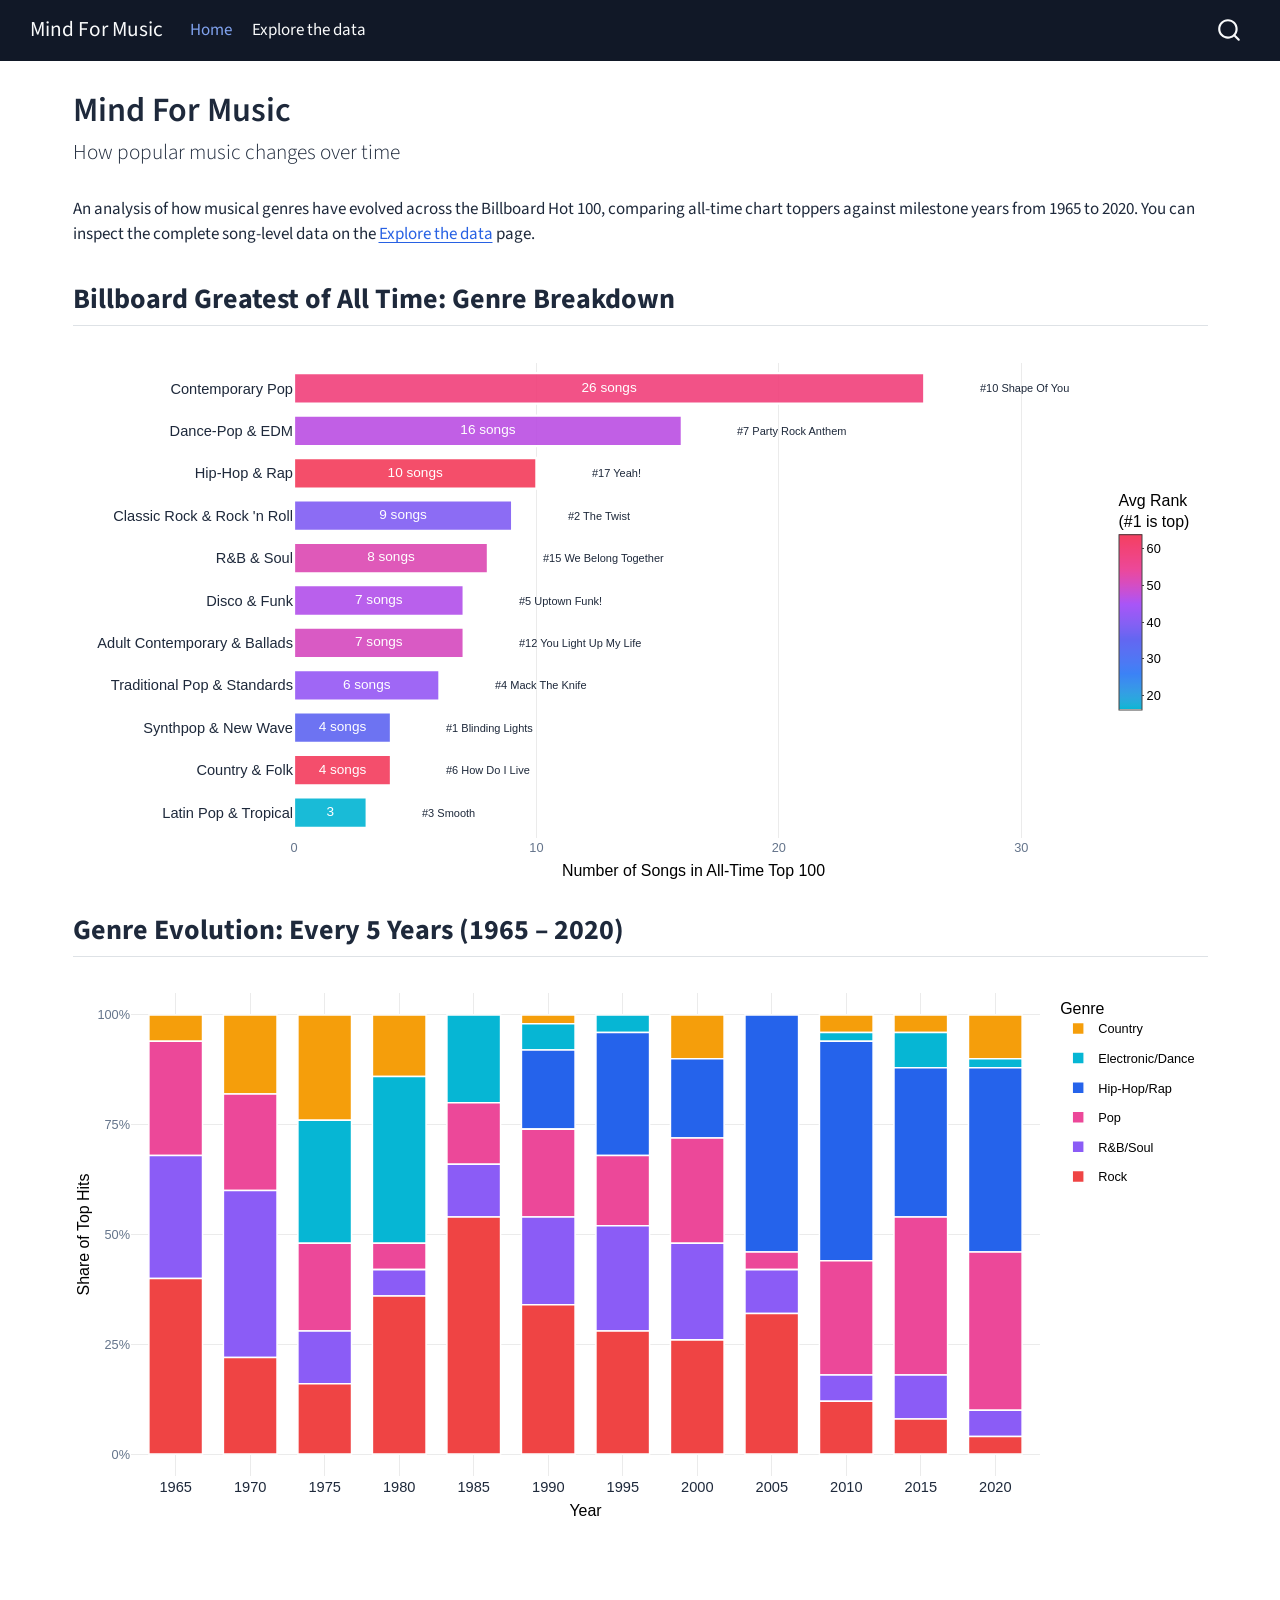
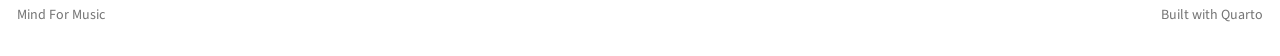
==== commit 4e20ed3d: "Built site for gh-pages" ====
--- a/index.html
+++ b/index.html
@@ -147,89 +147,27 @@
 </header>
 
 
-<section id="the-sonic-evolution-of-billboard" class="level2 hero-panel">
-<h2 class="anchored" data-anchor-id="the-sonic-evolution-of-billboard">The Sonic Evolution of Billboard</h2>
-<p>Explore how musical genres, legendary artists, and iconic hits have dominated the Billboard Hot 100 from 1965 through the modern streaming era.</p>
-<div class="stat-pills">
-<div class="stat-pill">
-<p>🔥 <strong>60+ Years</strong> of Hot 100 Data</p>
-</div>
-<div class="stat-pill">
-<p>🏆 <strong>100 Greatest</strong> Hits of All Time</p>
-</div>
-<div class="stat-pill">
-<p>🎧 <strong>600 Milestone</strong> Songs Analyzed</p>
-</div>
-<div class="stat-pill">
-<p>🎸 <strong>11 Musical</strong> Genres Tracked</p>
-</div>
-</div>
-<p><a href="./project.html" class="hero-cta">Explore the Complete Data &amp; Tracks →</a></p>
-</section>
-<div class="insights-grid">
-<div class="insight-card">
-<div class="card-icon">
-<p>🎸</p>
-</div>
-<div class="era-tag rock">
-<p>1965 – 1980</p>
-</div>
-<section id="rock-supremacy" class="level3">
-<h3 class="anchored" data-anchor-id="rock-supremacy">Rock Supremacy</h3>
-<p>Classic rock and traditional pop dominated over 60% of billboard charts during the 60s and 70s before electronic synthesizers arrived.</p>
-</section>
-</div>
-<div class="insight-card">
-<div class="card-icon">
-<p>🪩</p>
-</div>
-<div class="era-tag pop">
-<p>1985 – 2005</p>
-</div>
-<section id="pop-rb-dominance" class="level3">
-<h3 class="anchored" data-anchor-id="pop-rb-dominance">Pop &amp; R&amp;B Dominance</h3>
-<p>Dance-Pop, Synthwave, and smooth R&amp;B surged to the top, giving rise to multi-week record-breaking anthem singles.</p>
-</section>
-</div>
-<div class="insight-card">
-<div class="card-icon">
-<p>🎧</p>
-</div>
-<div class="era-tag hiphop">
-<p>2010 – 2020</p>
-</div>
-<section id="hip-hop-streaming-surge" class="level3">
-<h3 class="anchored" data-anchor-id="hip-hop-streaming-surge">Hip-Hop &amp; Streaming Surge</h3>
-<p>Hip-Hop/Rap and EDM took over chart longevity, with tracks like <em>Blinding Lights</em> shattering all-time endurance records.</p>
-</section>
-</div>
-</div>
-<div class="chart-box">
-<section id="billboard-greatest-of-all-time-genre-breakdown" class="level2 chart-box-header">
-<h2 class="anchored" data-anchor-id="billboard-greatest-of-all-time-genre-breakdown">🏆 Billboard Greatest of All Time: Genre Breakdown</h2>
-<p>Explore which genres generated the longest-lasting, highest-charting hits in music history, with top album covers and average ranks.</p>
-</section>
+<p>An analysis of how musical genres have evolved across the Billboard Hot 100, comparing all-time chart toppers against milestone years from 1965 to 2020. You can inspect the complete song-level data on the <a href="./project.html">Explore the data</a> page.</p>
+<section id="billboard-greatest-of-all-time-genre-breakdown" class="level2">
+<h2 class="anchored" data-anchor-id="billboard-greatest-of-all-time-genre-breakdown">Billboard Greatest of All Time: Genre Breakdown</h2>
 <div class="cell">
 <div class="cell-output-display">
-<div id="htmlwidget-32a34bf20525f6074321" style="width:100%;height:540px;" class="plotly html-widget"></div>
-<script type="application/json" data-for="htmlwidget-32a34bf20525f6074321">{"x":{"data":[{"orientation":"v","width":3,"base":0.64000000000000001,"x":[1.5],"y":[0.71999999999999986],"text":"🎵 <b>Latin Pop & Tropical<\/b><br>━━━━━━━━━━━━━━━━━━<br>📊 Songs in All-Time Top 100: <b>3<\/b><br>📈 Average All-Time Rank: <b>#16.3<\/b><br>⭐ Highest Hit: <b>#3<\/b> Smooth (Santana Featuring Rob Thomas)<br>🔻 Lowest Hit: <b>#37<\/b> Despacito (Luis Fonsi & Daddy Yankee Featuring Justin Bieber)","type":"bar","textposition":"none","marker":{"autocolorscale":false,"color":"rgba(6,182,212,0.92)","line":{"width":2.2677165354330708,"color":"rgba(255,255,255,1)"}},"showlegend":false,"xaxis":"x","yaxis":"y","hoverinfo":"text","frame":null},{"orientation":"v","width":4,"base":2.6400000000000001,"x":[2],"y":[0.71999999999999975],"text":"🎵 <b>Synthpop & New Wave<\/b><br>━━━━━━━━━━━━━━━━━━<br>📊 Songs in All-Time Top 100: <b>4<\/b><br>📈 Average All-Time Rank: <b>#34.8<\/b><br>⭐ Highest Hit: <b>#1<\/b> Blinding Lights (The Weeknd)<br>🔻 Lowest Hit: <b>#64<\/b> Call Me (Blondie)","type":"bar","textposition":"none","marker":{"autocolorscale":false,"color":"rgba(97,104,241,0.92)","line":{"width":2.2677165354330708,"color":"rgba(255,255,255,1)"}},"showlegend":false,"xaxis":"x","yaxis":"y","hoverinfo":"text","frame":null},{"orientation":"v","width":9,"base":7.6399999999999997,"x":[4.5],"y":[0.71999999999999975],"text":"🎵 <b>Classic Rock & Rock 'n Roll<\/b><br>━━━━━━━━━━━━━━━━━━<br>📊 Songs in All-Time Top 100: <b>9<\/b><br>📈 Average All-Time Rank: <b>#39.3<\/b><br>⭐ Highest Hit: <b>#2<\/b> The Twist (Chubby Checker)<br>🔻 Lowest Hit: <b>#80<\/b> I Love Rock 'N Roll (Joan Jett & The Blackhearts)","type":"bar","textposition":"none","marker":{"autocolorscale":false,"color":"rgba(131,96,244,0.92)","line":{"width":2.2677165354330708,"color":"rgba(255,255,255,1)"}},"showlegend":false,"xaxis":"x","yaxis":"y","hoverinfo":"text","frame":null},{"orientation":"v","width":6,"base":3.6400000000000001,"x":[3],"y":[0.7200000000000002],"text":"🎵 <b>Traditional Pop & Standards<\/b><br>━━━━━━━━━━━━━━━━━━<br>📊 Songs in All-Time Top 100: <b>6<\/b><br>📈 Average All-Time Rank: <b>#42.2<\/b><br>⭐ Highest Hit: <b>#4<\/b> Mack The Knife (Bobby Darin)<br>🔻 Lowest Hit: <b>#90<\/b> Sugar, Sugar (The Archies)","type":"bar","textposition":"none","marker":{"autocolorscale":false,"color":"rgba(151,91,245,0.92)","line":{"width":2.2677165354330708,"color":"rgba(255,255,255,1)"}},"showlegend":false,"xaxis":"x","yaxis":"y","hoverinfo":"text","frame":null},{"orientation":"v","width":7,"base":5.6399999999999997,"x":[3.5],"y":[0.72000000000000064],"text":"🎵 <b>Disco & Funk<\/b><br>━━━━━━━━━━━━━━━━━━<br>📊 Songs in All-Time Top 100: <b>7<\/b><br>📈 Average All-Time Rank: <b>#46<\/b><br>⭐ Highest Hit: <b>#5<\/b> Uptown Funk! (Mark Ronson Featuring Bruno Mars)<br>🔻 Lowest Hit: <b>#96<\/b> Hot Stuff (Donna Summer)","type":"bar","textposition":"none","marker":{"autocolorscale":false,"color":"rgba(180,83,235,0.92)","line":{"width":2.2677165354330708,"color":"rgba(255,255,255,1)"}},"showlegend":false,"xaxis":"x","yaxis":"y","hoverinfo":"text","frame":null},{"orientation":"v","width":16,"base":9.6400000000000006,"x":[8],"y":[0.71999999999999886],"text":"🎵 <b>Dance-Pop & EDM<\/b><br>━━━━━━━━━━━━━━━━━━<br>📊 Songs in All-Time Top 100: <b>16<\/b><br>📈 Average All-Time Rank: <b>#46.8<\/b><br>⭐ Highest Hit: <b>#7<\/b> Party Rock Anthem (LMFAO Featuring Lauren Bennett & GoonRock)<br>🔻 Lowest Hit: <b>#84<\/b> Moves Like Jagger (Maroon 5 Featuring Christina Aguilera)","type":"bar","textposition":"none","marker":{"autocolorscale":false,"color":"rgba(188,82,227,0.92)","line":{"width":2.2677165354330708,"color":"rgba(255,255,255,1)"}},"showlegend":false,"xaxis":"x","yaxis":"y","hoverinfo":"text","frame":null},{"orientation":"v","width":7,"base":4.6399999999999997,"x":[3.5],"y":[0.72000000000000064],"text":"🎵 <b>Adult Contemporary & Ballads<\/b><br>━━━━━━━━━━━━━━━━━━<br>📊 Songs in All-Time Top 100: <b>7<\/b><br>📈 Average All-Time Rank: <b>#50.4<\/b><br>⭐ Highest Hit: <b>#12<\/b> You Light Up My Life (Debby Boone)<br>🔻 Lowest Hit: <b>#89<\/b> Upside Down (Diana Ross)","type":"bar","textposition":"none","marker":{"autocolorscale":false,"color":"rgba(214,77,191,0.92)","line":{"width":2.2677165354330708,"color":"rgba(255,255,255,1)"}},"showlegend":false,"xaxis":"x","yaxis":"y","hoverinfo":"text","frame":null},{"orientation":"v","width":8,"base":6.6399999999999997,"x":[4],"y":[0.72000000000000064],"text":"🎵 <b>R&B & Soul<\/b><br>━━━━━━━━━━━━━━━━━━<br>📊 Songs in All-Time Top 100: <b>8<\/b><br>📈 Average All-Time Rank: <b>#51.5<\/b><br>⭐ Highest Hit: <b>#15<\/b> We Belong Together (Mariah Carey)<br>🔻 Lowest Hit: <b>#93<\/b> I Heard It Through The Grapevine (Marvin Gaye)","type":"bar","textposition":"none","marker":{"autocolorscale":false,"color":"rgba(221,75,180,0.92)","line":{"width":2.2677165354330708,"color":"rgba(255,255,255,1)"}},"showlegend":false,"xaxis":"x","yaxis":"y","hoverinfo":"text","frame":null},{"orientation":"v","width":26,"base":10.640000000000001,"x":[13],"y":[0.71999999999999886],"text":"🎵 <b>Contemporary Pop<\/b><br>━━━━━━━━━━━━━━━━━━<br>📊 Songs in All-Time Top 100: <b>26<\/b><br>📈 Average All-Time Rank: <b>#58.8<\/b><br>⭐ Highest Hit: <b>#10<\/b> Shape Of You (Ed Sheeran)<br>🔻 Lowest Hit: <b>#100<\/b> You're So Vain (Carly Simon)","type":"bar","textposition":"none","marker":{"autocolorscale":false,"color":"rgba(241,68,125,0.92)","line":{"width":2.2677165354330708,"color":"rgba(255,255,255,1)"}},"showlegend":false,"xaxis":"x","yaxis":"y","hoverinfo":"text","frame":null},{"orientation":"v","width":4,"base":1.6400000000000001,"x":[2],"y":[0.71999999999999975],"text":"🎵 <b>Country & Folk<\/b><br>━━━━━━━━━━━━━━━━━━<br>📊 Songs in All-Time Top 100: <b>4<\/b><br>📈 Average All-Time Rank: <b>#63.5<\/b><br>⭐ Highest Hit: <b>#6<\/b> How Do I Live (LeAnn Rimes)<br>🔻 Lowest Hit: <b>#94<\/b> You're Still The One (Shania Twain)","type":"bar","textposition":"none","marker":{"autocolorscale":false,"color":"rgba(244,63,96,0.92)","line":{"width":2.2677165354330708,"color":"rgba(255,255,255,1)"}},"showlegend":false,"xaxis":"x","yaxis":"y","hoverinfo":"text","frame":null},{"orientation":"v","width":10,"base":8.6400000000000006,"x":[5],"y":[0.71999999999999886],"text":"🎵 <b>Hip-Hop & Rap<\/b><br>━━━━━━━━━━━━━━━━━━<br>📊 Songs in All-Time Top 100: <b>10<\/b><br>📈 Average All-Time Rank: <b>#63.8<\/b><br>⭐ Highest Hit: <b>#17<\/b> Yeah! (Usher Featuring Lil Jon & Ludacris)<br>🔻 Lowest Hit: <b>#98<\/b> Gangsta's Paradise (Coolio Featuring L.V.)","type":"bar","textposition":"none","marker":{"autocolorscale":false,"color":"rgba(244,63,94,0.92)","line":{"width":2.2677165354330708,"color":"rgba(255,255,255,1)"}},"showlegend":false,"xaxis":"x","yaxis":"y","hoverinfo":"text","frame":null},{"x":[1.5,2,2,3,3.5,3.5,4,4.5,5,8,13],"y":[1,2,3,4,5,6,7,8,9,10,11],"text":["3","4 songs","4 songs","6 songs","7 songs","7 songs","8 songs","9 songs","10 songs","16 songs","26 songs"],"hovertext":["🎵 <b>Latin Pop & Tropical<\/b><br>━━━━━━━━━━━━━━━━━━<br>📊 Songs in All-Time Top 100: <b>3<\/b><br>📈 Average All-Time Rank: <b>#16.3<\/b><br>⭐ Highest Hit: <b>#3<\/b> Smooth (Santana Featuring Rob Thomas)<br>🔻 Lowest Hit: <b>#37<\/b> Despacito (Luis Fonsi & Daddy Yankee Featuring Justin Bieber)","🎵 <b>Country & Folk<\/b><br>━━━━━━━━━━━━━━━━━━<br>📊 Songs in All-Time Top 100: <b>4<\/b><br>📈 Average All-Time Rank: <b>#63.5<\/b><br>⭐ Highest Hit: <b>#6<\/b> How Do I Live (LeAnn Rimes)<br>🔻 Lowest Hit: <b>#94<\/b> You're Still The One (Shania Twain)","🎵 <b>Synthpop & New Wave<\/b><br>━━━━━━━━━━━━━━━━━━<br>📊 Songs in All-Time Top 100: <b>4<\/b><br>📈 Average All-Time Rank: <b>#34.8<\/b><br>⭐ Highest Hit: <b>#1<\/b> Blinding Lights (The Weeknd)<br>🔻 Lowest Hit: <b>#64<\/b> Call Me (Blondie)","🎵 <b>Traditional Pop & Standards<\/b><br>━━━━━━━━━━━━━━━━━━<br>📊 Songs in All-Time Top 100: <b>6<\/b><br>📈 Average All-Time Rank: <b>#42.2<\/b><br>⭐ Highest Hit: <b>#4<\/b> Mack The Knife (Bobby Darin)<br>🔻 Lowest Hit: <b>#90<\/b> Sugar, Sugar (The Archies)","🎵 <b>Adult Contemporary & Ballads<\/b><br>━━━━━━━━━━━━━━━━━━<br>📊 Songs in All-Time Top 100: <b>7<\/b><br>📈 Average All-Time Rank: <b>#50.4<\/b><br>⭐ Highest Hit: <b>#12<\/b> You Light Up My Life (Debby Boone)<br>🔻 Lowest Hit: <b>#89<\/b> Upside Down (Diana Ross)","🎵 <b>Disco & Funk<\/b><br>━━━━━━━━━━━━━━━━━━<br>📊 Songs in All-Time Top 100: <b>7<\/b><br>📈 Average All-Time Rank: <b>#46<\/b><br>⭐ Highest Hit: <b>#5<\/b> Uptown Funk! (Mark Ronson Featuring Bruno Mars)<br>🔻 Lowest Hit: <b>#96<\/b> Hot Stuff (Donna Summer)","🎵 <b>R&B & Soul<\/b><br>━━━━━━━━━━━━━━━━━━<br>📊 Songs in All-Time Top 100: <b>8<\/b><br>📈 Average All-Time Rank: <b>#51.5<\/b><br>⭐ Highest Hit: <b>#15<\/b> We Belong Together (Mariah Carey)<br>🔻 Lowest Hit: <b>#93<\/b> I Heard It Through The Grapevine (Marvin Gaye)","🎵 <b>Classic Rock & Rock 'n Roll<\/b><br>━━━━━━━━━━━━━━━━━━<br>📊 Songs in All-Time Top 100: <b>9<\/b><br>📈 Average All-Time Rank: <b>#39.3<\/b><br>⭐ Highest Hit: <b>#2<\/b> The Twist (Chubby Checker)<br>🔻 Lowest Hit: <b>#80<\/b> I Love Rock 'N Roll (Joan Jett & The Blackhearts)","🎵 <b>Hip-Hop & Rap<\/b><br>━━━━━━━━━━━━━━━━━━<br>📊 Songs in All-Time Top 100: <b>10<\/b><br>📈 Average All-Time Rank: <b>#63.8<\/b><br>⭐ Highest Hit: <b>#17<\/b> Yeah! (Usher Featuring Lil Jon & Ludacris)<br>🔻 Lowest Hit: <b>#98<\/b> Gangsta's Paradise (Coolio Featuring L.V.)","🎵 <b>Dance-Pop & EDM<\/b><br>━━━━━━━━━━━━━━━━━━<br>📊 Songs in All-Time Top 100: <b>16<\/b><br>📈 Average All-Time Rank: <b>#46.8<\/b><br>⭐ Highest Hit: <b>#7<\/b> Party Rock Anthem (LMFAO Featuring Lauren Bennett & GoonRock)<br>🔻 Lowest Hit: <b>#84<\/b> Moves Like Jagger (Maroon 5 Featuring Christina Aguilera)","🎵 <b>Contemporary Pop<\/b><br>━━━━━━━━━━━━━━━━━━<br>📊 Songs in All-Time Top 100: <b>26<\/b><br>📈 Average All-Time Rank: <b>#58.8<\/b><br>⭐ Highest Hit: <b>#10<\/b> Shape Of You (Ed Sheeran)<br>🔻 Lowest Hit: <b>#100<\/b> You're So Vain (Carly Simon)"],"textfont":{"size":13.606299212598428,"color":"rgba(255,255,255,1)"},"type":"scatter","mode":"text","hoveron":"points","showlegend":false,"xaxis":"x","yaxis":"y","hoverinfo":"text","frame":null},{"x":[0],"y":[1],"name":"8b9c2028597f2bad70d2f44a93f83631","type":"scatter","mode":"markers","opacity":0,"hoverinfo":"skip","showlegend":false,"marker":{"color":[0,1],"colorscale":[[0,"#06B6D4"],[0.0033444816053511471,"#0BB5D5"],[0.0066889632107023696,"#0FB4D5"],[0.010033444816053517,"#12B3D6"],[0.013377926421404665,"#15B3D6"],[0.016722408026755887,"#17B2D7"],[0.020066889632107034,"#1AB1D8"],[0.023411371237458182,"#1CB0D8"],[0.026755852842809402,"#1EAFD9"],[0.03010033444816055,"#1FAED9"],[0.033444816053511697,"#21ADDA"],[0.036789297658862845,"#22ADDA"],[0.040133779264214069,"#24ACDB"],[0.043478260869565216,"#25ABDC"],[0.046822742474916364,"#26AADC"],[0.050167224080267581,"#28A9DD"],[0.053511705685618728,"#29A8DD"],[0.056856187290969876,"#2AA8DE"],[0.0602006688963211,"#2BA7DE"],[0.063545150501672254,"#2CA6DF"],[0.066889632107023395,"#2DA5E0"],[0.070234113712374549,"#2EA4E0"],[0.073578595317725759,"#2EA3E1"],[0.076923076923076913,"#2FA2E1"],[0.080267558528428054,"#30A2E2"],[0.083612040133779278,"#31A1E2"],[0.086956521739130432,"#31A0E3"],[0.090301003344481573,"#329FE4"],[0.093645484949832797,"#339EE4"],[0.096989966555183951,"#339DE5"],[0.10033444816053509,"#349CE5"],[0.10367892976588632,"#349BE6"],[0.10702341137123746,"#359BE6"],[0.11036789297658861,"#359AE7"],[0.11371237458193983,"#3699E8"],[0.11705685618729098,"#3698E8"],[0.12040133779264213,"#3797E9"],[0.12374581939799335,"#3796E9"],[0.12709030100334451,"#3795EA"],[0.13043478260869565,"#3894EA"],[0.13377926421404687,"#3894EB"],[0.13712374581939801,"#3893EC"],[0.14046822742474915,"#3992EC"],[0.14381270903010038,"#3991ED"],[0.14715719063545152,"#3990ED"],[0.15050167224080269,"#3A8FEE"],[0.15384615384615391,"#3A8EEE"],[0.15719063545150505,"#3A8DEF"],[0.16053511705685619,"#3A8DEF"],[0.16387959866220733,"#3A8CF0"],[0.1672240802675585,"#3A8BF1"],[0.1705685618729097,"#3B8AF1"],[0.17391304347826086,"#3B89F2"],[0.17725752508361201,"#3B88F2"],[0.18060200668896323,"#3B87F3"],[0.18394648829431437,"#3B86F3"],[0.18729096989966551,"#3B85F4"],[0.19063545150501673,"#3B85F4"],[0.1939799331103679,"#3B84F5"],[0.19732441471571904,"#3B83F6"],[0.20066889632107027,"#3B82F6"],[0.20401337792642141,"#3C81F6"],[0.20735785953177255,"#3D81F6"],[0.21070234113712377,"#3E81F6"],[0.21404682274247491,"#3F80F6"],[0.21739130434782608,"#4080F6"],[0.2207357859531773,"#417FF5"],[0.22408026755852845,"#427FF5"],[0.22742474916387959,"#437EF5"],[0.23076923076923081,"#447EF5"],[0.23411371237458195,"#447DF5"],[0.23745819397993309,"#457DF5"],[0.24080267558528431,"#467DF5"],[0.24414715719063548,"#477CF5"],[0.24749163879598662,"#487CF5"],[0.25083612040133785,"#487BF5"],[0.25418060200668902,"#497BF5"],[0.25752508361204013,"#4A7AF5"],[0.26086956521739135,"#4B7AF4"],[0.26421404682274241,"#4B79F4"],[0.26755852842809363,"#4C79F4"],[0.27090301003344486,"#4D78F4"],[0.27424749163879597,"#4E78F4"],[0.27759197324414719,"#4E78F4"],[0.28093645484949831,"#4F77F4"],[0.28428093645484948,"#5077F4"],[0.2876254180602007,"#5076F4"],[0.29096989966555181,"#5176F4"],[0.29431438127090298,"#5275F4"],[0.2976588628762542,"#5275F4"],[0.30100334448160537,"#5374F3"],[0.30434782608695649,"#5474F3"],[0.30769230769230771,"#5473F3"],[0.31103678929765888,"#5573F3"],[0.31438127090300999,"#5572F3"],[0.31772575250836121,"#5672F3"],[0.32107023411371238,"#5772F3"],[0.32441471571906355,"#5771F3"],[0.32775919732441477,"#5871F3"],[0.331103678929766,"#5870F3"],[0.33444816053511706,"#5970F3"],[0.33779264214046828,"#596FF3"],[0.3411371237458195,"#5A6FF2"],[0.34448160535117056,"#5B6EF2"],[0.34782608695652162,"#5B6EF2"],[0.35117056856187301,"#5C6DF2"],[0.35451505016722407,"#5C6DF2"],[0.35785953177257518,"#5D6CF2"],[0.36120401337792651,"#5D6CF2"],[0.36454849498327763,"#5E6BF2"],[0.36789297658862868,"#5E6BF2"],[0.37123745819398002,"#5F6AF2"],[0.37458193979933113,"#5F6AF2"],[0.37792642140468219,"#6069F2"],[0.38127090301003358,"#6069F1"],[0.38461538461538464,"#6168F1"],[0.38795986622073569,"#6168F1"],[0.39130434782608708,"#6267F1"],[0.39464882943143814,"#6267F1"],[0.3979933110367892,"#6366F1"],[0.40133779264214059,"#6466F1"],[0.40468227424749165,"#6566F1"],[0.40802675585284276,"#6666F1"],[0.41137123745819398,"#6865F1"],[0.41471571906354521,"#6965F1"],[0.41806020066889626,"#6B65F2"],[0.42140468227424749,"#6C65F2"],[0.42474916387959871,"#6D64F2"],[0.42809364548494977,"#6F64F2"],[0.43143812709030099,"#7064F2"],[0.43478260869565222,"#7164F2"],[0.43812709030100327,"#7364F2"],[0.4414715719063545,"#7463F2"],[0.44481605351170572,"#7563F2"],[0.44816053511705678,"#7663F2"],[0.451505016722408,"#7863F3"],[0.45484949832775923,"#7962F3"],[0.45819397993311034,"#7A62F3"],[0.46153846153846156,"#7B62F3"],[0.46488294314381279,"#7D62F3"],[0.46822742474916385,"#7E61F3"],[0.47157190635451507,"#7F61F3"],[0.47491638795986629,"#8061F3"],[0.47826086956521735,"#8161F3"],[0.48160535117056857,"#8360F3"],[0.4849498327759198,"#8460F4"],[0.48829431438127086,"#8560F4"],[0.49163879598662208,"#8660F4"],[0.4949832775919733,"#875FF4"],[0.49832775919732442,"#885FF4"],[0.50167224080267558,"#895FF4"],[0.50501672240802686,"#8A5EF4"],[0.50836120401337792,"#8C5EF4"],[0.51170568561872909,"#8D5EF4"],[0.51505016722408037,"#8E5EF4"],[0.51839464882943143,"#8F5DF5"],[0.52173913043478259,"#905DF5"],[0.52508361204013387,"#915DF5"],[0.52842809364548493,"#925CF5"],[0.53177257525083621,"#935CF5"],[0.53511705685618738,"#945CF5"],[0.53846153846153844,"#955BF5"],[0.54180602006688972,"#965BF5"],[0.54515050167224088,"#975BF5"],[0.54849498327759194,"#985AF5"],[0.55183946488294322,"#995AF6"],[0.55518394648829439,"#9B5AF6"],[0.55852842809364545,"#9C59F6"],[0.56187290969899661,"#9D59F6"],[0.56521739130434789,"#9E59F6"],[0.56856187290969895,"#9F58F6"],[0.57190635451505012,"#A058F6"],[0.5752508361204014,"#A158F6"],[0.57859531772575257,"#A257F6"],[0.58193979933110362,"#A357F6"],[0.58528428093645501,"#A457F7"],[0.58862876254180607,"#A556F7"],[0.59197324414715713,"#A656F7"],[0.59531772575250852,"#A756F7"],[0.59866220735785958,"#A855F7"],[0.60200668896321063,"#A955F6"],[0.60535117056856202,"#AB55F4"],[0.60869565217391308,"#AC54F3"],[0.61204013377926414,"#AE54F1"],[0.61538461538461553,"#B054F0"],[0.61872909698996659,"#B154EE"],[0.62207357859531764,"#B353EC"],[0.62541806020066892,"#B453EB"],[0.62876254180602009,"#B653E9"],[0.63210702341137115,"#B753E8"],[0.63545150501672243,"#B952E6"],[0.6387959866220736,"#BA52E4"],[0.64214046822742465,"#BC52E3"],[0.64548494983277593,"#BD52E1"],[0.6488294314381271,"#BE51E0"],[0.65217391304347816,"#C051DE"],[0.65551839464882944,"#C151DC"],[0.65886287625418061,"#C251DB"],[0.66220735785953178,"#C450D9"],[0.66555183946488294,"#C550D8"],[0.66889632107023422,"#C650D6"],[0.67224080267558528,"#C750D4"],[0.67558528428093667,"#C950D3"],[0.67892976588628773,"#CA4FD1"],[0.68227424749163879,"#CB4FD0"],[0.68561872909699018,"#CC4FCE"],[0.68896321070234123,"#CD4FCD"],[0.6923076923076924,"#CE4ECB"],[0.69565217391304346,"#CF4EC9"],[0.69899665551839485,"#D14EC8"],[0.70234113712374591,"#D24EC6"],[0.70568561872909696,"#D34EC5"],[0.70903010033444835,"#D44DC3"],[0.71237458193979941,"#D54DC2"],[0.71571906354515047,"#D64DC0"],[0.71906354515050186,"#D74DBE"],[0.72240802675585292,"#D84CBD"],[0.72575250836120397,"#D94CBB"],[0.72909698996655536,"#DA4CBA"],[0.73244147157190642,"#DB4CB8"],[0.73578595317725748,"#DC4CB7"],[0.73913043478260887,"#DD4BB5"],[0.74247491638795993,"#DE4BB4"],[0.74581939799331098,"#DE4BB2"],[0.74916387959866237,"#DF4BB0"],[0.75250836120401343,"#E04BAF"],[0.75585284280936449,"#E14AAD"],[0.75919732441471588,"#E24AAC"],[0.76254180602006694,"#E34AAA"],[0.76588628762541799,"#E44AA9"],[0.76923076923076938,"#E54AA7"],[0.77257525083612044,"#E549A6"],[0.77591973244147161,"#E649A4"],[0.77926421404682289,"#E749A3"],[0.78260869565217406,"#E849A1"],[0.78595317725752512,"#E9499F"],[0.78929765886287639,"#EA499E"],[0.79264214046822756,"#EA489C"],[0.79598662207357862,"#EB489B"],[0.79933110367893001,"#EC4899"],[0.80267558528428107,"#EC4898"],[0.80602006688963213,"#EC4897"],[0.80936454849498352,"#ED4896"],[0.81270903010033457,"#ED4795"],[0.81605351170568563,"#ED4794"],[0.81939799331103702,"#ED4793"],[0.82274247491638808,"#ED4792"],[0.82608695652173914,"#ED4791"],[0.82943143812709053,"#EE4790"],[0.83277591973244158,"#EE468F"],[0.83612040133779264,"#EE468E"],[0.83946488294314403,"#EE468D"],[0.84280936454849509,"#EE468C"],[0.84615384615384615,"#EF468B"],[0.84949832775919754,"#EF468A"],[0.85284280936454859,"#EF4589"],[0.85618729096989965,"#EF4588"],[0.85953177257525104,"#EF4587"],[0.8628762541806021,"#EF4586"],[0.86622073578595316,"#EF4585"],[0.86956521739130455,"#F04584"],[0.8729096989966556,"#F04583"],[0.87625418060200677,"#F04482"],[0.87959866220735805,"#F04481"],[0.88294314381270922,"#F04480"],[0.88628762541806028,"#F0447F"],[0.88963210702341167,"#F1447E"],[0.89297658862876272,"#F1447D"],[0.89632107023411378,"#F1437C"],[0.89966555183946517,"#F1437C"],[0.90301003344481623,"#F1437B"],[0.90635451505016729,"#F1437A"],[0.90969899665551834,"#F14379"],[0.91304347826086973,"#F14378"],[0.91638795986622079,"#F24377"],[0.91973244147157185,"#F24276"],[0.92307692307692324,"#F24275"],[0.9264214046822743,"#F24274"],[0.92976588628762535,"#F24273"],[0.93311036789297674,"#F24272"],[0.9364548494983278,"#F24271"],[0.93979933110367886,"#F24270"],[0.94314381270903025,"#F2416F"],[0.94648829431438131,"#F3416E"],[0.94983277591973236,"#F3416D"],[0.95317725752508375,"#F3416C"],[0.95652173913043481,"#F3416B"],[0.95986622073578598,"#F3416A"],[0.96321070234113726,"#F34169"],[0.96655518394648843,"#F34068"],[0.96989966555183948,"#F34067"],[0.97324414715719088,"#F34066"],[0.97658862876254193,"#F34065"],[0.97993311036789299,"#F44064"],[0.98327759197324438,"#F44063"],[0.98662207357859544,"#F44062"],[0.98996655518394649,"#F43F61"],[0.99331103678929789,"#F43F60"],[0.99665551839464894,"#F43F5F"],[1,"#F43F5E"]],"colorbar":{"bgcolor":null,"bordercolor":null,"borderwidth":0,"thickness":23.039999999999996,"title":"Avg Rank<br />(#1 is top)","titlefont":{"color":"rgba(0,0,0,1)","family":"","size":15.940224159402243},"tickmode":"array","ticktext":["20","30","40","50","60"],"tickvals":[0.079301754385964887,0.28912631578947362,0.49895087719298242,0.70877543859649128,0.91859999999999997],"tickfont":{"color":"rgba(0,0,0,1)","family":"","size":12.7521793275218},"ticklen":2,"len":0.5}},"xaxis":"x","yaxis":"y","frame":null}],"layout":{"margin":{"t":23.970112079701121,"r":7.9701120797011216,"b":40.647571606475722,"l":216.5213781652138},"paper_bgcolor":"rgba(255,255,255,1)","font":{"color":"rgba(0,0,0,1)","family":"","size":15.940224159402243},"xaxis":{"domain":[0,1],"automargin":true,"type":"linear","autorange":false,"range":[0,32.960000000000001],"tickmode":"array","ticktext":["0","10","20","30"],"tickvals":[0,10,20,30],"categoryorder":"array","categoryarray":["0","10","20","30"],"nticks":null,"ticks":"","tickcolor":null,"ticklen":3.9850560398505608,"tickwidth":0,"showticklabels":true,"tickfont":{"color":"rgba(100,116,139,1)","family":"","size":12.7521793275218},"tickangle":-0,"showline":false,"linecolor":null,"linewidth":0,"showgrid":true,"gridcolor":"rgba(235,235,235,1)","gridwidth":0.72455564360919278,"zeroline":false,"anchor":"y","title":{"text":"Number of Songs in All-Time Top 100","font":{"color":"rgba(0,0,0,1)","family":"","size":15.940224159402243}},"hoverformat":".2f"},"yaxis":{"domain":[0,1],"automargin":true,"type":"linear","autorange":false,"range":[0.40000000000000002,11.6],"tickmode":"array","ticktext":["Latin Pop & Tropical","Country & Folk","Synthpop & New Wave","Traditional Pop & Standards","Adult Contemporary & Ballads","Disco & Funk","R&B & Soul","Classic Rock & Rock 'n Roll","Hip-Hop & Rap","Dance-Pop & EDM","Contemporary Pop"],"tickvals":[1,2,3,4,5,6,7,8,9,10,11],"categoryorder":"array","categoryarray":["Latin Pop & Tropical","Country & Folk","Synthpop & New Wave","Traditional Pop & Standards","Adult Contemporary & Ballads","Disco & Funk","R&B & Soul","Classic Rock & Rock 'n Roll","Hip-Hop & Rap","Dance-Pop & EDM","Contemporary Pop"],"nticks":null,"ticks":"","tickcolor":null,"ticklen":3.9850560398505608,"tickwidth":0,"showticklabels":true,"tickfont":{"color":"rgba(30,41,59,1)","family":"","size":14.611872146118724},"tickangle":-0,"showline":false,"linecolor":null,"linewidth":0,"showgrid":false,"gridcolor":null,"gridwidth":0,"zeroline":false,"anchor":"x","title":{"text":"","font":{"color":"rgba(0,0,0,1)","family":"","size":15.940224159402243}},"hoverformat":".2f"},"shapes":[],"showlegend":false,"legend":{"bgcolor":null,"bordercolor":null,"borderwidth":0,"font":{"color":"rgba(0,0,0,1)","family":"","size":12.7521793275218},"title":{"text":"Avg Rank<br />(#1 is top)","font":{"color":"rgba(0,0,0,1)","family":"","size":15.940224159402243}}},"hovermode":"closest","height":540,"barmode":"relative","autosize":true,"images":[{"source":"https://charts-static.billboard.com/img/1969/09/santana-84r-180x180.jpg","xref":"x","yref":"y","x":3.6000000000000001,"y":1,"sizex":1.3,"sizey":0.71999999999999997,"xanchor":"left","yanchor":"middle","sizing":"contain"},{"source":"https://charts-static.billboard.com/img/1997/06/leann-rimes-2c5-howdoilive-mrq-180x180.jpg","xref":"x","yref":"y","x":4.5999999999999996,"y":2,"sizex":1.3,"sizey":0.71999999999999997,"xanchor":"left","yanchor":"middle","sizing":"contain"},{"source":"https://charts-static.billboard.com/img/2019/12/the-weeknd-jlk-blindinglights-gfd-180x180.jpg","xref":"x","yref":"y","x":4.5999999999999996,"y":3,"sizex":1.3,"sizey":0.71999999999999997,"xanchor":"left","yanchor":"middle","sizing":"contain"},{"source":"https://cdn-images.dzcdn.net/images/cover/2a8e68501565e242cd50b8b3926cb352/250x250-000000-80-0-0.jpg","xref":"x","yref":"y","x":6.5999999999999996,"y":4,"sizex":1.3,"sizey":0.71999999999999997,"xanchor":"left","yanchor":"middle","sizing":"contain"},{"source":"https://cdn-images.dzcdn.net/images/cover/3e8f59fbcd5a37410b53db775b520000/250x250-000000-80-0-0.jpg","xref":"x","yref":"y","x":7.5999999999999996,"y":5,"sizex":1.3,"sizey":0.71999999999999997,"xanchor":"left","yanchor":"middle","sizing":"contain"},{"source":"https://charts-static.billboard.com/img/2014/11/mark-ronson-000-uptownfunk-fdz-180x180.jpg","xref":"x","yref":"y","x":7.5999999999999996,"y":6,"sizex":1.3,"sizey":0.71999999999999997,"xanchor":"left","yanchor":"middle","sizing":"contain"},{"source":"https://charts-static.billboard.com/img/1990/06/mariah-carey-qmg-180x180.jpg","xref":"x","yref":"y","x":8.5999999999999996,"y":7,"sizex":1.3,"sizey":0.71999999999999997,"xanchor":"left","yanchor":"middle","sizing":"contain"},{"source":"https://charts-static.billboard.com/img/1960/08/chubby-checker-000-thetwist-0xg-180x180.jpg","xref":"x","yref":"y","x":9.5999999999999996,"y":8,"sizex":1.3,"sizey":0.71999999999999997,"xanchor":"left","yanchor":"middle","sizing":"contain"},{"source":"https://charts-static.billboard.com/img/2004/01/usher-4g6-yeah-gh0-180x180.jpg","xref":"x","yref":"y","x":10.6,"y":9,"sizex":1.3,"sizey":0.71999999999999997,"xanchor":"left","yanchor":"middle","sizing":"contain"},{"source":"https://cdn-images.dzcdn.net/images/cover/995ce6975d5e725e5bc065ef3a219dd3/250x250-000000-80-0-0.jpg","xref":"x","yref":"y","x":16.600000000000001,"y":10,"sizex":1.3,"sizey":0.71999999999999997,"xanchor":"left","yanchor":"middle","sizing":"contain"},{"source":"https://charts-static.billboard.com/img/2017/01/ed-sheeran-5jf-shapeofyou-rjz-180x180.jpg","xref":"x","yref":"y","x":26.600000000000001,"y":11,"sizex":1.3,"sizey":0.71999999999999997,"xanchor":"left","yanchor":"middle","sizing":"contain"}],"annotations":[{"xref":"x","yref":"y","x":5.2000000000000002,"y":1,"text":"<b>#3<\/b> Smooth","showarrow":false,"xanchor":"left","yanchor":"middle","font":{"size":11,"color":"#1e293b"}},{"xref":"x","yref":"y","x":6.2000000000000002,"y":2,"text":"<b>#6<\/b> How Do I Live","showarrow":false,"xanchor":"left","yanchor":"middle","font":{"size":11,"color":"#1e293b"}},{"xref":"x","yref":"y","x":6.2000000000000002,"y":3,"text":"<b>#1<\/b> Blinding Lights","showarrow":false,"xanchor":"left","yanchor":"middle","font":{"size":11,"color":"#1e293b"}},{"xref":"x","yref":"y","x":8.1999999999999993,"y":4,"text":"<b>#4<\/b> Mack The Knife","showarrow":false,"xanchor":"left","yanchor":"middle","font":{"size":11,"color":"#1e293b"}},{"xref":"x","yref":"y","x":9.1999999999999993,"y":5,"text":"<b>#12<\/b> You Light Up My Life","showarrow":false,"xanchor":"left","yanchor":"middle","font":{"size":11,"color":"#1e293b"}},{"xref":"x","yref":"y","x":9.1999999999999993,"y":6,"text":"<b>#5<\/b> Uptown Funk!","showarrow":false,"xanchor":"left","yanchor":"middle","font":{"size":11,"color":"#1e293b"}},{"xref":"x","yref":"y","x":10.199999999999999,"y":7,"text":"<b>#15<\/b> We Belong Together","showarrow":false,"xanchor":"left","yanchor":"middle","font":{"size":11,"color":"#1e293b"}},{"xref":"x","yref":"y","x":11.199999999999999,"y":8,"text":"<b>#2<\/b> The Twist","showarrow":false,"xanchor":"left","yanchor":"middle","font":{"size":11,"color":"#1e293b"}},{"xref":"x","yref":"y","x":12.199999999999999,"y":9,"text":"<b>#17<\/b> Yeah!","showarrow":false,"xanchor":"left","yanchor":"middle","font":{"size":11,"color":"#1e293b"}},{"xref":"x","yref":"y","x":18.199999999999999,"y":10,"text":"<b>#7<\/b> Party Rock Anthem","showarrow":false,"xanchor":"left","yanchor":"middle","font":{"size":11,"color":"#1e293b"}},{"xref":"x","yref":"y","x":28.199999999999999,"y":11,"text":"<b>#10<\/b> Shape Of You","showarrow":false,"xanchor":"left","yanchor":"middle","font":{"size":11,"color":"#1e293b"}}]},"config":{"doubleClick":"reset","modeBarButtonsToAdd":["hoverclosest","hovercompare"],"showSendToCloud":false,"responsive":true},"source":"A","attrs":{"7c3c201a8a40":{"x":{},"y":{},"fill":{},"text":{},"type":"bar"},"7c3c1a680e9b":{"x":{},"y":{},"fill":{},"text":{},"label":{}}},"cur_data":"7c3c201a8a40","visdat":{"7c3c201a8a40":["function (y) ","x"],"7c3c1a680e9b":["function (y) ","x"]},"highlight":{"on":"plotly_click","persistent":false,"dynamic":false,"selectize":false,"opacityDim":0.20000000000000001,"selected":{"opacity":1},"debounce":0},"shinyEvents":["plotly_hover","plotly_click","plotly_selected","plotly_relayout","plotly_brushed","plotly_brushing","plotly_clickannotation","plotly_doubleclick","plotly_deselect","plotly_afterplot","plotly_sunburstclick"],"base_url":"https://plot.ly"},"evals":[],"jsHooks":[]}</script>
-</div>
-</div>
-</div>
-<div class="chart-box">
-<section id="genre-evolution-every-5-years-1965-2020" class="level2 chart-box-header">
-<h2 class="anchored" data-anchor-id="genre-evolution-every-5-years-1965-2020">📊 Genre Evolution: Every 5 Years (1965 – 2020)</h2>
-<p>Track how market shares shifted across six decades, sampled at five-year milestones.</p>
+<div id="htmlwidget-01fedb1044ab12d3d80a" style="width:100%;height:540px;" class="plotly html-widget"></div>
+<script type="application/json" data-for="htmlwidget-01fedb1044ab12d3d80a">{"x":{"data":[{"orientation":"v","width":3,"base":0.64000000000000001,"x":[1.5],"y":[0.71999999999999986],"text":"<b>Latin Pop & Tropical<\/b><br>Songs in All-Time Top 100: 3<br>Average All-Time Rank: #16.3<br>Highest Hit: #3 Smooth (Santana Featuring Rob Thomas)","type":"bar","textposition":"none","marker":{"autocolorscale":false,"color":"rgba(6,182,212,0.92)","line":{"width":2.2677165354330708,"color":"rgba(255,255,255,1)"}},"showlegend":false,"xaxis":"x","yaxis":"y","hoverinfo":"text","frame":null},{"orientation":"v","width":4,"base":2.6400000000000001,"x":[2],"y":[0.71999999999999975],"text":"<b>Synthpop & New Wave<\/b><br>Songs in All-Time Top 100: 4<br>Average All-Time Rank: #34.8<br>Highest Hit: #1 Blinding Lights (The Weeknd)","type":"bar","textposition":"none","marker":{"autocolorscale":false,"color":"rgba(97,104,241,0.92)","line":{"width":2.2677165354330708,"color":"rgba(255,255,255,1)"}},"showlegend":false,"xaxis":"x","yaxis":"y","hoverinfo":"text","frame":null},{"orientation":"v","width":9,"base":7.6399999999999997,"x":[4.5],"y":[0.71999999999999975],"text":"<b>Classic Rock & Rock 'n Roll<\/b><br>Songs in All-Time Top 100: 9<br>Average All-Time Rank: #39.3<br>Highest Hit: #2 The Twist (Chubby Checker)","type":"bar","textposition":"none","marker":{"autocolorscale":false,"color":"rgba(131,96,244,0.92)","line":{"width":2.2677165354330708,"color":"rgba(255,255,255,1)"}},"showlegend":false,"xaxis":"x","yaxis":"y","hoverinfo":"text","frame":null},{"orientation":"v","width":6,"base":3.6400000000000001,"x":[3],"y":[0.7200000000000002],"text":"<b>Traditional Pop & Standards<\/b><br>Songs in All-Time Top 100: 6<br>Average All-Time Rank: #42.2<br>Highest Hit: #4 Mack The Knife (Bobby Darin)","type":"bar","textposition":"none","marker":{"autocolorscale":false,"color":"rgba(151,91,245,0.92)","line":{"width":2.2677165354330708,"color":"rgba(255,255,255,1)"}},"showlegend":false,"xaxis":"x","yaxis":"y","hoverinfo":"text","frame":null},{"orientation":"v","width":7,"base":5.6399999999999997,"x":[3.5],"y":[0.72000000000000064],"text":"<b>Disco & Funk<\/b><br>Songs in All-Time Top 100: 7<br>Average All-Time Rank: #46<br>Highest Hit: #5 Uptown Funk! (Mark Ronson Featuring Bruno Mars)","type":"bar","textposition":"none","marker":{"autocolorscale":false,"color":"rgba(180,83,235,0.92)","line":{"width":2.2677165354330708,"color":"rgba(255,255,255,1)"}},"showlegend":false,"xaxis":"x","yaxis":"y","hoverinfo":"text","frame":null},{"orientation":"v","width":16,"base":9.6400000000000006,"x":[8],"y":[0.71999999999999886],"text":"<b>Dance-Pop & EDM<\/b><br>Songs in All-Time Top 100: 16<br>Average All-Time Rank: #46.8<br>Highest Hit: #7 Party Rock Anthem (LMFAO Featuring Lauren Bennett & GoonRock)","type":"bar","textposition":"none","marker":{"autocolorscale":false,"color":"rgba(188,82,227,0.92)","line":{"width":2.2677165354330708,"color":"rgba(255,255,255,1)"}},"showlegend":false,"xaxis":"x","yaxis":"y","hoverinfo":"text","frame":null},{"orientation":"v","width":7,"base":4.6399999999999997,"x":[3.5],"y":[0.72000000000000064],"text":"<b>Adult Contemporary & Ballads<\/b><br>Songs in All-Time Top 100: 7<br>Average All-Time Rank: #50.4<br>Highest Hit: #12 You Light Up My Life (Debby Boone)","type":"bar","textposition":"none","marker":{"autocolorscale":false,"color":"rgba(214,77,191,0.92)","line":{"width":2.2677165354330708,"color":"rgba(255,255,255,1)"}},"showlegend":false,"xaxis":"x","yaxis":"y","hoverinfo":"text","frame":null},{"orientation":"v","width":8,"base":6.6399999999999997,"x":[4],"y":[0.72000000000000064],"text":"<b>R&B & Soul<\/b><br>Songs in All-Time Top 100: 8<br>Average All-Time Rank: #51.5<br>Highest Hit: #15 We Belong Together (Mariah Carey)","type":"bar","textposition":"none","marker":{"autocolorscale":false,"color":"rgba(221,75,180,0.92)","line":{"width":2.2677165354330708,"color":"rgba(255,255,255,1)"}},"showlegend":false,"xaxis":"x","yaxis":"y","hoverinfo":"text","frame":null},{"orientation":"v","width":26,"base":10.640000000000001,"x":[13],"y":[0.71999999999999886],"text":"<b>Contemporary Pop<\/b><br>Songs in All-Time Top 100: 26<br>Average All-Time Rank: #58.8<br>Highest Hit: #10 Shape Of You (Ed Sheeran)","type":"bar","textposition":"none","marker":{"autocolorscale":false,"color":"rgba(241,68,125,0.92)","line":{"width":2.2677165354330708,"color":"rgba(255,255,255,1)"}},"showlegend":false,"xaxis":"x","yaxis":"y","hoverinfo":"text","frame":null},{"orientation":"v","width":4,"base":1.6400000000000001,"x":[2],"y":[0.71999999999999975],"text":"<b>Country & Folk<\/b><br>Songs in All-Time Top 100: 4<br>Average All-Time Rank: #63.5<br>Highest Hit: #6 How Do I Live (LeAnn Rimes)","type":"bar","textposition":"none","marker":{"autocolorscale":false,"color":"rgba(244,63,96,0.92)","line":{"width":2.2677165354330708,"color":"rgba(255,255,255,1)"}},"showlegend":false,"xaxis":"x","yaxis":"y","hoverinfo":"text","frame":null},{"orientation":"v","width":10,"base":8.6400000000000006,"x":[5],"y":[0.71999999999999886],"text":"<b>Hip-Hop & Rap<\/b><br>Songs in All-Time Top 100: 10<br>Average All-Time Rank: #63.8<br>Highest Hit: #17 Yeah! (Usher Featuring Lil Jon & Ludacris)","type":"bar","textposition":"none","marker":{"autocolorscale":false,"color":"rgba(244,63,94,0.92)","line":{"width":2.2677165354330708,"color":"rgba(255,255,255,1)"}},"showlegend":false,"xaxis":"x","yaxis":"y","hoverinfo":"text","frame":null},{"x":[1.5,2,2,3,3.5,3.5,4,4.5,5,8,13],"y":[1,2,3,4,5,6,7,8,9,10,11],"text":["3","4 songs","4 songs","6 songs","7 songs","7 songs","8 songs","9 songs","10 songs","16 songs","26 songs"],"hovertext":["<b>Latin Pop & Tropical<\/b><br>Songs in All-Time Top 100: 3<br>Average All-Time Rank: #16.3<br>Highest Hit: #3 Smooth (Santana Featuring Rob Thomas)","<b>Country & Folk<\/b><br>Songs in All-Time Top 100: 4<br>Average All-Time Rank: #63.5<br>Highest Hit: #6 How Do I Live (LeAnn Rimes)","<b>Synthpop & New Wave<\/b><br>Songs in All-Time Top 100: 4<br>Average All-Time Rank: #34.8<br>Highest Hit: #1 Blinding Lights (The Weeknd)","<b>Traditional Pop & Standards<\/b><br>Songs in All-Time Top 100: 6<br>Average All-Time Rank: #42.2<br>Highest Hit: #4 Mack The Knife (Bobby Darin)","<b>Adult Contemporary & Ballads<\/b><br>Songs in All-Time Top 100: 7<br>Average All-Time Rank: #50.4<br>Highest Hit: #12 You Light Up My Life (Debby Boone)","<b>Disco & Funk<\/b><br>Songs in All-Time Top 100: 7<br>Average All-Time Rank: #46<br>Highest Hit: #5 Uptown Funk! (Mark Ronson Featuring Bruno Mars)","<b>R&B & Soul<\/b><br>Songs in All-Time Top 100: 8<br>Average All-Time Rank: #51.5<br>Highest Hit: #15 We Belong Together (Mariah Carey)","<b>Classic Rock & Rock 'n Roll<\/b><br>Songs in All-Time Top 100: 9<br>Average All-Time Rank: #39.3<br>Highest Hit: #2 The Twist (Chubby Checker)","<b>Hip-Hop & Rap<\/b><br>Songs in All-Time Top 100: 10<br>Average All-Time Rank: #63.8<br>Highest Hit: #17 Yeah! (Usher Featuring Lil Jon & Ludacris)","<b>Dance-Pop & EDM<\/b><br>Songs in All-Time Top 100: 16<br>Average All-Time Rank: #46.8<br>Highest Hit: #7 Party Rock Anthem (LMFAO Featuring Lauren Bennett & GoonRock)","<b>Contemporary Pop<\/b><br>Songs in All-Time Top 100: 26<br>Average All-Time Rank: #58.8<br>Highest Hit: #10 Shape Of You (Ed Sheeran)"],"textfont":{"size":13.606299212598428,"color":"rgba(255,255,255,1)"},"type":"scatter","mode":"text","hoveron":"points","showlegend":false,"xaxis":"x","yaxis":"y","hoverinfo":"text","frame":null},{"x":[0],"y":[1],"name":"8b9c2028597f2bad70d2f44a93f83631","type":"scatter","mode":"markers","opacity":0,"hoverinfo":"skip","showlegend":false,"marker":{"color":[0,1],"colorscale":[[0,"#06B6D4"],[0.0033444816053511471,"#0BB5D5"],[0.0066889632107023696,"#0FB4D5"],[0.010033444816053517,"#12B3D6"],[0.013377926421404665,"#15B3D6"],[0.016722408026755887,"#17B2D7"],[0.020066889632107034,"#1AB1D8"],[0.023411371237458182,"#1CB0D8"],[0.026755852842809402,"#1EAFD9"],[0.03010033444816055,"#1FAED9"],[0.033444816053511697,"#21ADDA"],[0.036789297658862845,"#22ADDA"],[0.040133779264214069,"#24ACDB"],[0.043478260869565216,"#25ABDC"],[0.046822742474916364,"#26AADC"],[0.050167224080267581,"#28A9DD"],[0.053511705685618728,"#29A8DD"],[0.056856187290969876,"#2AA8DE"],[0.0602006688963211,"#2BA7DE"],[0.063545150501672254,"#2CA6DF"],[0.066889632107023395,"#2DA5E0"],[0.070234113712374549,"#2EA4E0"],[0.073578595317725759,"#2EA3E1"],[0.076923076923076913,"#2FA2E1"],[0.080267558528428054,"#30A2E2"],[0.083612040133779278,"#31A1E2"],[0.086956521739130432,"#31A0E3"],[0.090301003344481573,"#329FE4"],[0.093645484949832797,"#339EE4"],[0.096989966555183951,"#339DE5"],[0.10033444816053509,"#349CE5"],[0.10367892976588632,"#349BE6"],[0.10702341137123746,"#359BE6"],[0.11036789297658861,"#359AE7"],[0.11371237458193983,"#3699E8"],[0.11705685618729098,"#3698E8"],[0.12040133779264213,"#3797E9"],[0.12374581939799335,"#3796E9"],[0.12709030100334451,"#3795EA"],[0.13043478260869565,"#3894EA"],[0.13377926421404687,"#3894EB"],[0.13712374581939801,"#3893EC"],[0.14046822742474915,"#3992EC"],[0.14381270903010038,"#3991ED"],[0.14715719063545152,"#3990ED"],[0.15050167224080269,"#3A8FEE"],[0.15384615384615391,"#3A8EEE"],[0.15719063545150505,"#3A8DEF"],[0.16053511705685619,"#3A8DEF"],[0.16387959866220733,"#3A8CF0"],[0.1672240802675585,"#3A8BF1"],[0.1705685618729097,"#3B8AF1"],[0.17391304347826086,"#3B89F2"],[0.17725752508361201,"#3B88F2"],[0.18060200668896323,"#3B87F3"],[0.18394648829431437,"#3B86F3"],[0.18729096989966551,"#3B85F4"],[0.19063545150501673,"#3B85F4"],[0.1939799331103679,"#3B84F5"],[0.19732441471571904,"#3B83F6"],[0.20066889632107027,"#3B82F6"],[0.20401337792642141,"#3C81F6"],[0.20735785953177255,"#3D81F6"],[0.21070234113712377,"#3E81F6"],[0.21404682274247491,"#3F80F6"],[0.21739130434782608,"#4080F6"],[0.2207357859531773,"#417FF5"],[0.22408026755852845,"#427FF5"],[0.22742474916387959,"#437EF5"],[0.23076923076923081,"#447EF5"],[0.23411371237458195,"#447DF5"],[0.23745819397993309,"#457DF5"],[0.24080267558528431,"#467DF5"],[0.24414715719063548,"#477CF5"],[0.24749163879598662,"#487CF5"],[0.25083612040133785,"#487BF5"],[0.25418060200668902,"#497BF5"],[0.25752508361204013,"#4A7AF5"],[0.26086956521739135,"#4B7AF4"],[0.26421404682274241,"#4B79F4"],[0.26755852842809363,"#4C79F4"],[0.27090301003344486,"#4D78F4"],[0.27424749163879597,"#4E78F4"],[0.27759197324414719,"#4E78F4"],[0.28093645484949831,"#4F77F4"],[0.28428093645484948,"#5077F4"],[0.2876254180602007,"#5076F4"],[0.29096989966555181,"#5176F4"],[0.29431438127090298,"#5275F4"],[0.2976588628762542,"#5275F4"],[0.30100334448160537,"#5374F3"],[0.30434782608695649,"#5474F3"],[0.30769230769230771,"#5473F3"],[0.31103678929765888,"#5573F3"],[0.31438127090300999,"#5572F3"],[0.31772575250836121,"#5672F3"],[0.32107023411371238,"#5772F3"],[0.32441471571906355,"#5771F3"],[0.32775919732441477,"#5871F3"],[0.331103678929766,"#5870F3"],[0.33444816053511706,"#5970F3"],[0.33779264214046828,"#596FF3"],[0.3411371237458195,"#5A6FF2"],[0.34448160535117056,"#5B6EF2"],[0.34782608695652162,"#5B6EF2"],[0.35117056856187301,"#5C6DF2"],[0.35451505016722407,"#5C6DF2"],[0.35785953177257518,"#5D6CF2"],[0.36120401337792651,"#5D6CF2"],[0.36454849498327763,"#5E6BF2"],[0.36789297658862868,"#5E6BF2"],[0.37123745819398002,"#5F6AF2"],[0.37458193979933113,"#5F6AF2"],[0.37792642140468219,"#6069F2"],[0.38127090301003358,"#6069F1"],[0.38461538461538464,"#6168F1"],[0.38795986622073569,"#6168F1"],[0.39130434782608708,"#6267F1"],[0.39464882943143814,"#6267F1"],[0.3979933110367892,"#6366F1"],[0.40133779264214059,"#6466F1"],[0.40468227424749165,"#6566F1"],[0.40802675585284276,"#6666F1"],[0.41137123745819398,"#6865F1"],[0.41471571906354521,"#6965F1"],[0.41806020066889626,"#6B65F2"],[0.42140468227424749,"#6C65F2"],[0.42474916387959871,"#6D64F2"],[0.42809364548494977,"#6F64F2"],[0.43143812709030099,"#7064F2"],[0.43478260869565222,"#7164F2"],[0.43812709030100327,"#7364F2"],[0.4414715719063545,"#7463F2"],[0.44481605351170572,"#7563F2"],[0.44816053511705678,"#7663F2"],[0.451505016722408,"#7863F3"],[0.45484949832775923,"#7962F3"],[0.45819397993311034,"#7A62F3"],[0.46153846153846156,"#7B62F3"],[0.46488294314381279,"#7D62F3"],[0.46822742474916385,"#7E61F3"],[0.47157190635451507,"#7F61F3"],[0.47491638795986629,"#8061F3"],[0.47826086956521735,"#8161F3"],[0.48160535117056857,"#8360F3"],[0.4849498327759198,"#8460F4"],[0.48829431438127086,"#8560F4"],[0.49163879598662208,"#8660F4"],[0.4949832775919733,"#875FF4"],[0.49832775919732442,"#885FF4"],[0.50167224080267558,"#895FF4"],[0.50501672240802686,"#8A5EF4"],[0.50836120401337792,"#8C5EF4"],[0.51170568561872909,"#8D5EF4"],[0.51505016722408037,"#8E5EF4"],[0.51839464882943143,"#8F5DF5"],[0.52173913043478259,"#905DF5"],[0.52508361204013387,"#915DF5"],[0.52842809364548493,"#925CF5"],[0.53177257525083621,"#935CF5"],[0.53511705685618738,"#945CF5"],[0.53846153846153844,"#955BF5"],[0.54180602006688972,"#965BF5"],[0.54515050167224088,"#975BF5"],[0.54849498327759194,"#985AF5"],[0.55183946488294322,"#995AF6"],[0.55518394648829439,"#9B5AF6"],[0.55852842809364545,"#9C59F6"],[0.56187290969899661,"#9D59F6"],[0.56521739130434789,"#9E59F6"],[0.56856187290969895,"#9F58F6"],[0.57190635451505012,"#A058F6"],[0.5752508361204014,"#A158F6"],[0.57859531772575257,"#A257F6"],[0.58193979933110362,"#A357F6"],[0.58528428093645501,"#A457F7"],[0.58862876254180607,"#A556F7"],[0.59197324414715713,"#A656F7"],[0.59531772575250852,"#A756F7"],[0.59866220735785958,"#A855F7"],[0.60200668896321063,"#A955F6"],[0.60535117056856202,"#AB55F4"],[0.60869565217391308,"#AC54F3"],[0.61204013377926414,"#AE54F1"],[0.61538461538461553,"#B054F0"],[0.61872909698996659,"#B154EE"],[0.62207357859531764,"#B353EC"],[0.62541806020066892,"#B453EB"],[0.62876254180602009,"#B653E9"],[0.63210702341137115,"#B753E8"],[0.63545150501672243,"#B952E6"],[0.6387959866220736,"#BA52E4"],[0.64214046822742465,"#BC52E3"],[0.64548494983277593,"#BD52E1"],[0.6488294314381271,"#BE51E0"],[0.65217391304347816,"#C051DE"],[0.65551839464882944,"#C151DC"],[0.65886287625418061,"#C251DB"],[0.66220735785953178,"#C450D9"],[0.66555183946488294,"#C550D8"],[0.66889632107023422,"#C650D6"],[0.67224080267558528,"#C750D4"],[0.67558528428093667,"#C950D3"],[0.67892976588628773,"#CA4FD1"],[0.68227424749163879,"#CB4FD0"],[0.68561872909699018,"#CC4FCE"],[0.68896321070234123,"#CD4FCD"],[0.6923076923076924,"#CE4ECB"],[0.69565217391304346,"#CF4EC9"],[0.69899665551839485,"#D14EC8"],[0.70234113712374591,"#D24EC6"],[0.70568561872909696,"#D34EC5"],[0.70903010033444835,"#D44DC3"],[0.71237458193979941,"#D54DC2"],[0.71571906354515047,"#D64DC0"],[0.71906354515050186,"#D74DBE"],[0.72240802675585292,"#D84CBD"],[0.72575250836120397,"#D94CBB"],[0.72909698996655536,"#DA4CBA"],[0.73244147157190642,"#DB4CB8"],[0.73578595317725748,"#DC4CB7"],[0.73913043478260887,"#DD4BB5"],[0.74247491638795993,"#DE4BB4"],[0.74581939799331098,"#DE4BB2"],[0.74916387959866237,"#DF4BB0"],[0.75250836120401343,"#E04BAF"],[0.75585284280936449,"#E14AAD"],[0.75919732441471588,"#E24AAC"],[0.76254180602006694,"#E34AAA"],[0.76588628762541799,"#E44AA9"],[0.76923076923076938,"#E54AA7"],[0.77257525083612044,"#E549A6"],[0.77591973244147161,"#E649A4"],[0.77926421404682289,"#E749A3"],[0.78260869565217406,"#E849A1"],[0.78595317725752512,"#E9499F"],[0.78929765886287639,"#EA499E"],[0.79264214046822756,"#EA489C"],[0.79598662207357862,"#EB489B"],[0.79933110367893001,"#EC4899"],[0.80267558528428107,"#EC4898"],[0.80602006688963213,"#EC4897"],[0.80936454849498352,"#ED4896"],[0.81270903010033457,"#ED4795"],[0.81605351170568563,"#ED4794"],[0.81939799331103702,"#ED4793"],[0.82274247491638808,"#ED4792"],[0.82608695652173914,"#ED4791"],[0.82943143812709053,"#EE4790"],[0.83277591973244158,"#EE468F"],[0.83612040133779264,"#EE468E"],[0.83946488294314403,"#EE468D"],[0.84280936454849509,"#EE468C"],[0.84615384615384615,"#EF468B"],[0.84949832775919754,"#EF468A"],[0.85284280936454859,"#EF4589"],[0.85618729096989965,"#EF4588"],[0.85953177257525104,"#EF4587"],[0.8628762541806021,"#EF4586"],[0.86622073578595316,"#EF4585"],[0.86956521739130455,"#F04584"],[0.8729096989966556,"#F04583"],[0.87625418060200677,"#F04482"],[0.87959866220735805,"#F04481"],[0.88294314381270922,"#F04480"],[0.88628762541806028,"#F0447F"],[0.88963210702341167,"#F1447E"],[0.89297658862876272,"#F1447D"],[0.89632107023411378,"#F1437C"],[0.89966555183946517,"#F1437C"],[0.90301003344481623,"#F1437B"],[0.90635451505016729,"#F1437A"],[0.90969899665551834,"#F14379"],[0.91304347826086973,"#F14378"],[0.91638795986622079,"#F24377"],[0.91973244147157185,"#F24276"],[0.92307692307692324,"#F24275"],[0.9264214046822743,"#F24274"],[0.92976588628762535,"#F24273"],[0.93311036789297674,"#F24272"],[0.9364548494983278,"#F24271"],[0.93979933110367886,"#F24270"],[0.94314381270903025,"#F2416F"],[0.94648829431438131,"#F3416E"],[0.94983277591973236,"#F3416D"],[0.95317725752508375,"#F3416C"],[0.95652173913043481,"#F3416B"],[0.95986622073578598,"#F3416A"],[0.96321070234113726,"#F34169"],[0.96655518394648843,"#F34068"],[0.96989966555183948,"#F34067"],[0.97324414715719088,"#F34066"],[0.97658862876254193,"#F34065"],[0.97993311036789299,"#F44064"],[0.98327759197324438,"#F44063"],[0.98662207357859544,"#F44062"],[0.98996655518394649,"#F43F61"],[0.99331103678929789,"#F43F60"],[0.99665551839464894,"#F43F5F"],[1,"#F43F5E"]],"colorbar":{"bgcolor":null,"bordercolor":null,"borderwidth":0,"thickness":23.039999999999996,"title":"Avg Rank<br />(#1 is top)","titlefont":{"color":"rgba(0,0,0,1)","family":"","size":15.940224159402243},"tickmode":"array","ticktext":["20","30","40","50","60"],"tickvals":[0.079301754385964887,0.28912631578947362,0.49895087719298242,0.70877543859649128,0.91859999999999997],"tickfont":{"color":"rgba(0,0,0,1)","family":"","size":12.7521793275218},"ticklen":2,"len":0.5}},"xaxis":"x","yaxis":"y","frame":null}],"layout":{"margin":{"t":23.970112079701121,"r":7.9701120797011216,"b":40.647571606475722,"l":216.5213781652138},"paper_bgcolor":"rgba(255,255,255,1)","font":{"color":"rgba(0,0,0,1)","family":"","size":15.940224159402243},"xaxis":{"domain":[0,1],"automargin":true,"type":"linear","autorange":false,"range":[0,32.960000000000001],"tickmode":"array","ticktext":["0","10","20","30"],"tickvals":[0,10,20,30],"categoryorder":"array","categoryarray":["0","10","20","30"],"nticks":null,"ticks":"","tickcolor":null,"ticklen":3.9850560398505608,"tickwidth":0,"showticklabels":true,"tickfont":{"color":"rgba(100,116,139,1)","family":"","size":12.7521793275218},"tickangle":-0,"showline":false,"linecolor":null,"linewidth":0,"showgrid":true,"gridcolor":"rgba(235,235,235,1)","gridwidth":0.72455564360919278,"zeroline":false,"anchor":"y","title":{"text":"Number of Songs in All-Time Top 100","font":{"color":"rgba(0,0,0,1)","family":"","size":15.940224159402243}},"hoverformat":".2f"},"yaxis":{"domain":[0,1],"automargin":true,"type":"linear","autorange":false,"range":[0.40000000000000002,11.6],"tickmode":"array","ticktext":["Latin Pop & Tropical","Country & Folk","Synthpop & New Wave","Traditional Pop & Standards","Adult Contemporary & Ballads","Disco & Funk","R&B & Soul","Classic Rock & Rock 'n Roll","Hip-Hop & Rap","Dance-Pop & EDM","Contemporary Pop"],"tickvals":[1,2,3,4,5,6,7,8,9,10,11],"categoryorder":"array","categoryarray":["Latin Pop & Tropical","Country & Folk","Synthpop & New Wave","Traditional Pop & Standards","Adult Contemporary & Ballads","Disco & Funk","R&B & Soul","Classic Rock & Rock 'n Roll","Hip-Hop & Rap","Dance-Pop & EDM","Contemporary Pop"],"nticks":null,"ticks":"","tickcolor":null,"ticklen":3.9850560398505608,"tickwidth":0,"showticklabels":true,"tickfont":{"color":"rgba(30,41,59,1)","family":"","size":14.611872146118724},"tickangle":-0,"showline":false,"linecolor":null,"linewidth":0,"showgrid":false,"gridcolor":null,"gridwidth":0,"zeroline":false,"anchor":"x","title":{"text":"","font":{"color":"rgba(0,0,0,1)","family":"","size":15.940224159402243}},"hoverformat":".2f"},"shapes":[],"showlegend":false,"legend":{"bgcolor":null,"bordercolor":null,"borderwidth":0,"font":{"color":"rgba(0,0,0,1)","family":"","size":12.7521793275218},"title":{"text":"Avg Rank<br />(#1 is top)","font":{"color":"rgba(0,0,0,1)","family":"","size":15.940224159402243}}},"hovermode":"closest","height":540,"barmode":"relative","autosize":true,"images":[{"source":"https://charts-static.billboard.com/img/1969/09/santana-84r-180x180.jpg","xref":"x","yref":"y","x":3.6000000000000001,"y":1,"sizex":1.3,"sizey":0.71999999999999997,"xanchor":"left","yanchor":"middle","sizing":"contain"},{"source":"https://charts-static.billboard.com/img/1997/06/leann-rimes-2c5-howdoilive-mrq-180x180.jpg","xref":"x","yref":"y","x":4.5999999999999996,"y":2,"sizex":1.3,"sizey":0.71999999999999997,"xanchor":"left","yanchor":"middle","sizing":"contain"},{"source":"https://charts-static.billboard.com/img/2019/12/the-weeknd-jlk-blindinglights-gfd-180x180.jpg","xref":"x","yref":"y","x":4.5999999999999996,"y":3,"sizex":1.3,"sizey":0.71999999999999997,"xanchor":"left","yanchor":"middle","sizing":"contain"},{"source":"https://cdn-images.dzcdn.net/images/cover/2a8e68501565e242cd50b8b3926cb352/250x250-000000-80-0-0.jpg","xref":"x","yref":"y","x":6.5999999999999996,"y":4,"sizex":1.3,"sizey":0.71999999999999997,"xanchor":"left","yanchor":"middle","sizing":"contain"},{"source":"https://cdn-images.dzcdn.net/images/cover/3e8f59fbcd5a37410b53db775b520000/250x250-000000-80-0-0.jpg","xref":"x","yref":"y","x":7.5999999999999996,"y":5,"sizex":1.3,"sizey":0.71999999999999997,"xanchor":"left","yanchor":"middle","sizing":"contain"},{"source":"https://charts-static.billboard.com/img/2014/11/mark-ronson-000-uptownfunk-fdz-180x180.jpg","xref":"x","yref":"y","x":7.5999999999999996,"y":6,"sizex":1.3,"sizey":0.71999999999999997,"xanchor":"left","yanchor":"middle","sizing":"contain"},{"source":"https://charts-static.billboard.com/img/1990/06/mariah-carey-qmg-180x180.jpg","xref":"x","yref":"y","x":8.5999999999999996,"y":7,"sizex":1.3,"sizey":0.71999999999999997,"xanchor":"left","yanchor":"middle","sizing":"contain"},{"source":"https://charts-static.billboard.com/img/1960/08/chubby-checker-000-thetwist-0xg-180x180.jpg","xref":"x","yref":"y","x":9.5999999999999996,"y":8,"sizex":1.3,"sizey":0.71999999999999997,"xanchor":"left","yanchor":"middle","sizing":"contain"},{"source":"https://charts-static.billboard.com/img/2004/01/usher-4g6-yeah-gh0-180x180.jpg","xref":"x","yref":"y","x":10.6,"y":9,"sizex":1.3,"sizey":0.71999999999999997,"xanchor":"left","yanchor":"middle","sizing":"contain"},{"source":"https://cdn-images.dzcdn.net/images/cover/995ce6975d5e725e5bc065ef3a219dd3/250x250-000000-80-0-0.jpg","xref":"x","yref":"y","x":16.600000000000001,"y":10,"sizex":1.3,"sizey":0.71999999999999997,"xanchor":"left","yanchor":"middle","sizing":"contain"},{"source":"https://charts-static.billboard.com/img/2017/01/ed-sheeran-5jf-shapeofyou-rjz-180x180.jpg","xref":"x","yref":"y","x":26.600000000000001,"y":11,"sizex":1.3,"sizey":0.71999999999999997,"xanchor":"left","yanchor":"middle","sizing":"contain"}],"annotations":[{"xref":"x","yref":"y","x":5.2000000000000002,"y":1,"text":"#3 Smooth","showarrow":false,"xanchor":"left","yanchor":"middle","font":{"size":11,"color":"#1e293b"}},{"xref":"x","yref":"y","x":6.2000000000000002,"y":2,"text":"#6 How Do I Live","showarrow":false,"xanchor":"left","yanchor":"middle","font":{"size":11,"color":"#1e293b"}},{"xref":"x","yref":"y","x":6.2000000000000002,"y":3,"text":"#1 Blinding Lights","showarrow":false,"xanchor":"left","yanchor":"middle","font":{"size":11,"color":"#1e293b"}},{"xref":"x","yref":"y","x":8.1999999999999993,"y":4,"text":"#4 Mack The Knife","showarrow":false,"xanchor":"left","yanchor":"middle","font":{"size":11,"color":"#1e293b"}},{"xref":"x","yref":"y","x":9.1999999999999993,"y":5,"text":"#12 You Light Up My Life","showarrow":false,"xanchor":"left","yanchor":"middle","font":{"size":11,"color":"#1e293b"}},{"xref":"x","yref":"y","x":9.1999999999999993,"y":6,"text":"#5 Uptown Funk!","showarrow":false,"xanchor":"left","yanchor":"middle","font":{"size":11,"color":"#1e293b"}},{"xref":"x","yref":"y","x":10.199999999999999,"y":7,"text":"#15 We Belong Together","showarrow":false,"xanchor":"left","yanchor":"middle","font":{"size":11,"color":"#1e293b"}},{"xref":"x","yref":"y","x":11.199999999999999,"y":8,"text":"#2 The Twist","showarrow":false,"xanchor":"left","yanchor":"middle","font":{"size":11,"color":"#1e293b"}},{"xref":"x","yref":"y","x":12.199999999999999,"y":9,"text":"#17 Yeah!","showarrow":false,"xanchor":"left","yanchor":"middle","font":{"size":11,"color":"#1e293b"}},{"xref":"x","yref":"y","x":18.199999999999999,"y":10,"text":"#7 Party Rock Anthem","showarrow":false,"xanchor":"left","yanchor":"middle","font":{"size":11,"color":"#1e293b"}},{"xref":"x","yref":"y","x":28.199999999999999,"y":11,"text":"#10 Shape Of You","showarrow":false,"xanchor":"left","yanchor":"middle","font":{"size":11,"color":"#1e293b"}}]},"config":{"doubleClick":"reset","modeBarButtonsToAdd":["hoverclosest","hovercompare"],"showSendToCloud":false,"responsive":true},"source":"A","attrs":{"72461b0771a":{"x":{},"y":{},"fill":{},"text":{},"type":"bar"},"7241cd06630":{"x":{},"y":{},"fill":{},"text":{},"label":{}}},"cur_data":"72461b0771a","visdat":{"72461b0771a":["function (y) ","x"],"7241cd06630":["function (y) ","x"]},"highlight":{"on":"plotly_click","persistent":false,"dynamic":false,"selectize":false,"opacityDim":0.20000000000000001,"selected":{"opacity":1},"debounce":0},"shinyEvents":["plotly_hover","plotly_click","plotly_selected","plotly_relayout","plotly_brushed","plotly_brushing","plotly_clickannotation","plotly_doubleclick","plotly_deselect","plotly_afterplot","plotly_sunburstclick"],"base_url":"https://plot.ly"},"evals":[],"jsHooks":[]}</script>
+</div>
+</div>
 </section>
+<section id="genre-evolution-every-5-years-1965-2020" class="level2">
+<h2 class="anchored" data-anchor-id="genre-evolution-every-5-years-1965-2020">Genre Evolution: Every 5 Years (1965 – 2020)</h2>
 <div class="cell">
 <div class="cell-output-display">
-<div id="htmlwidget-134b1db4ce624c209430" style="width:100%;height:550px;" class="plotly html-widget"></div>
-<script type="application/json" data-for="htmlwidget-134b1db4ce624c209430">{"x":{"data":[{"orientation":"v","width":[0.71999999999999986,0.71999999999999975,0.71999999999999975,0.7200000000000002,0.72000000000000064,0.71999999999999975,0.71999999999999886,0.71999999999999886,0.71999999999999886],"base":[94,82,76,86,98,90,96,96,90],"x":[1,2,3,4,6,8,10,11,12],"y":[6,18,24,14,2,10,4,4,10],"text":["📅 <b>Year: 1965<\/b><br>🎵 <b>Genre: Country<\/b><br>━━━━━━━━━━━━━━━━━━<br>📊 Share of Top Hits: <b>6%<\/b> (3 songs)<br>⭐ Highest Hit: <b>#1<\/b> Mr. Tambourine Man (The Byrds)<br>🔻 Lowest Hit: <b>#4<\/b> King Of The Road (Roger Miller)","📅 <b>Year: 1970<\/b><br>🎵 <b>Genre: Country<\/b><br>━━━━━━━━━━━━━━━━━━<br>📊 Share of Top Hits: <b>18%<\/b> (9 songs)<br>⭐ Highest Hit: <b>#1<\/b> American Woman/No Sugar Tonight (The Guess Who)<br>🔻 Lowest Hit: <b>#23<\/b> Yellow River (Christie)","📅 <b>Year: 1975<\/b><br>🎵 <b>Genre: Country<\/b><br>━━━━━━━━━━━━━━━━━━<br>📊 Share of Top Hits: <b>24%<\/b> (12 songs)<br>⭐ Highest Hit: <b>#1<\/b> Rhinestone Cowboy (Glen Campbell)<br>🔻 Lowest Hit: <b>#6<\/b> Dance With Me (Orleans)","📅 <b>Year: 1980<\/b><br>🎵 <b>Genre: Country<\/b><br>━━━━━━━━━━━━━━━━━━<br>📊 Share of Top Hits: <b>14%<\/b> (7 songs)<br>⭐ Highest Hit: <b>#2<\/b> Longer (Dan Fogelberg)<br>🔻 Lowest Hit: <b>#6<\/b> Steal Away (Robbie Dupree)","📅 <b>Year: 1990<\/b><br>🎵 <b>Genre: Country<\/b><br>━━━━━━━━━━━━━━━━━━<br>📊 Share of Top Hits: <b>2%<\/b> (1 song)<br>⭐ Only Hit: <b>#1<\/b> (Can't Live Without Your) Love And Affection (Nelson)","📅 <b>Year: 2000<\/b><br>🎵 <b>Genre: Country<\/b><br>━━━━━━━━━━━━━━━━━━<br>📊 Share of Top Hits: <b>10%<\/b> (5 songs)<br>⭐ Highest Hit: <b>#1<\/b> Amazed (Lonestar)<br>🔻 Lowest Hit: <b>#11<\/b> I Need You (LeAnn Rimes)","📅 <b>Year: 2010<\/b><br>🎵 <b>Genre: Country<\/b><br>━━━━━━━━━━━━━━━━━━<br>📊 Share of Top Hits: <b>4%<\/b> (2 songs)<br>⭐ Highest Hit: <b>#2<\/b> Need You Now (Lady Antebellum)<br>🔻 Lowest Hit: <b>#17<\/b> Stuck Like Glue (Sugarland)","📅 <b>Year: 2015<\/b><br>🎵 <b>Genre: Country<\/b><br>━━━━━━━━━━━━━━━━━━<br>📊 Share of Top Hits: <b>4%<\/b> (2 songs)<br>⭐ Highest Hit: <b>#10<\/b> Somebody (Natalie La Rose Featuring Jeremih)<br>🔻 Lowest Hit: <b>#20<\/b> Take Your Time (Sam Hunt)","📅 <b>Year: 2020<\/b><br>🎵 <b>Genre: Country<\/b><br>━━━━━━━━━━━━━━━━━━<br>📊 Share of Top Hits: <b>10%<\/b> (5 songs)<br>⭐ Highest Hit: <b>#3<\/b> I Hope (Gabby Barrett Featuring Charlie Puth)<br>🔻 Lowest Hit: <b>#16<\/b> Chasin' You (Morgan Wallen)"],"type":"bar","textposition":"none","marker":{"autocolorscale":false,"color":"rgba(245,158,11,1)","line":{"width":1.5118110236220474,"color":"rgba(255,255,255,1)"}},"name":"Country","legendgroup":"Country","showlegend":true,"xaxis":"x","yaxis":"y","hoverinfo":"text","frame":null},{"orientation":"v","width":[0.71999999999999975,0.7200000000000002,0.72000000000000064,0.72000000000000064,0.72000000000000064,0.71999999999999886,0.71999999999999886,0.71999999999999886],"base":[48,48,80,92,96,94,88,88],"x":[3,4,5,6,7,10,11,12],"y":[28,38,20,6,4,2,8,2],"text":["📅 <b>Year: 1975<\/b><br>🎵 <b>Genre: Electronic/Dance<\/b><br>━━━━━━━━━━━━━━━━━━<br>📊 Share of Top Hits: <b>28%<\/b> (14 songs)<br>⭐ Highest Hit: <b>#1<\/b> Love Will Keep Us Together (Captain & Tennille)<br>🔻 Lowest Hit: <b>#11<\/b> The Way We Were/try To Remember (Gladys Knight And The Pips)","📅 <b>Year: 1980<\/b><br>🎵 <b>Genre: Electronic/Dance<\/b><br>━━━━━━━━━━━━━━━━━━<br>📊 Share of Top Hits: <b>38%<\/b> (19 songs)<br>⭐ Highest Hit: <b>#1<\/b> Upside Down (Diana Ross)<br>🔻 Lowest Hit: <b>#9<\/b> Let's Get Serious (Jermaine Jackson)","📅 <b>Year: 1985<\/b><br>🎵 <b>Genre: Electronic/Dance<\/b><br>━━━━━━━━━━━━━━━━━━<br>📊 Share of Top Hits: <b>20%<\/b> (10 songs)<br>⭐ Highest Hit: <b>#1<\/b> Everytime You Go Away (Paul Young)<br>🔻 Lowest Hit: <b>#10<\/b> Missing You (Diana Ross)","📅 <b>Year: 1990<\/b><br>🎵 <b>Genre: Electronic/Dance<\/b><br>━━━━━━━━━━━━━━━━━━<br>📊 Share of Top Hits: <b>6%<\/b> (3 songs)<br>⭐ Highest Hit: <b>#2<\/b> The Power (Snap!)<br>🔻 Lowest Hit: <b>#4<\/b> Have You Seen Her (M.C. Hammer)","📅 <b>Year: 1995<\/b><br>🎵 <b>Genre: Electronic/Dance<\/b><br>━━━━━━━━━━━━━━━━━━<br>📊 Share of Top Hits: <b>4%<\/b> (2 songs)<br>⭐ Highest Hit: <b>#3<\/b> Another Night (Real McCoy)<br>🔻 Lowest Hit: <b>#3<\/b> Another Night (Real McCoy)","📅 <b>Year: 2010<\/b><br>🎵 <b>Genre: Electronic/Dance<\/b><br>━━━━━━━━━━━━━━━━━━<br>📊 Share of Top Hits: <b>2%<\/b> (1 song)<br>⭐ Only Hit: <b>#5<\/b> Sexy Chick (David Guetta Featuring Akon)","📅 <b>Year: 2015<\/b><br>🎵 <b>Genre: Electronic/Dance<\/b><br>━━━━━━━━━━━━━━━━━━<br>📊 Share of Top Hits: <b>8%<\/b> (4 songs)<br>⭐ Highest Hit: <b>#3<\/b> Love Me Like You Do (Ellie Goulding)<br>🔻 Lowest Hit: <b>#8<\/b> Where Are U Now (Skrillex & Diplo With Justin Bieber)","📅 <b>Year: 2020<\/b><br>🎵 <b>Genre: Electronic/Dance<\/b><br>━━━━━━━━━━━━━━━━━━<br>📊 Share of Top Hits: <b>2%<\/b> (1 song)<br>⭐ Only Hit: <b>#2<\/b> Come & Go (Juice WRLD x Marshmello)"],"type":"bar","textposition":"none","marker":{"autocolorscale":false,"color":"rgba(6,182,212,1)","line":{"width":1.5118110236220474,"color":"rgba(255,255,255,1)"}},"name":"Electronic/Dance","legendgroup":"Electronic/Dance","showlegend":true,"xaxis":"x","yaxis":"y","hoverinfo":"text","frame":null},{"orientation":"v","width":[0.72000000000000064,0.72000000000000064,0.71999999999999975,0.71999999999999886,0.71999999999999886,0.71999999999999886,0.71999999999999886],"base":[74,68,72,46,44,54,46],"x":[6,7,8,9,10,11,12],"y":[18,28,18,54,50,34,42],"text":["📅 <b>Year: 1990<\/b><br>🎵 <b>Genre: Hip-Hop/Rap<\/b><br>━━━━━━━━━━━━━━━━━━<br>📊 Share of Top Hits: <b>18%<\/b> (9 songs)<br>⭐ Highest Hit: <b>#1<\/b> Ice Ice Baby (Vanilla Ice)<br>🔻 Lowest Hit: <b>#14<\/b> Tic-Tac-Toe (Kyper)","📅 <b>Year: 1995<\/b><br>🎵 <b>Genre: Hip-Hop/Rap<\/b><br>━━━━━━━━━━━━━━━━━━<br>📊 Share of Top Hits: <b>28%<\/b> (14 songs)<br>⭐ Highest Hit: <b>#1<\/b> Waterfalls (TLC)<br>🔻 Lowest Hit: <b>#13<\/b> I Wish (Skee-Lo)","📅 <b>Year: 2000<\/b><br>🎵 <b>Genre: Hip-Hop/Rap<\/b><br>━━━━━━━━━━━━━━━━━━<br>📊 Share of Top Hits: <b>18%<\/b> (9 songs)<br>⭐ Highest Hit: <b>#1<\/b> Try Again (Aaliyah)<br>🔻 Lowest Hit: <b>#11<\/b> Let's Get Married (Jagged Edge)","📅 <b>Year: 2005<\/b><br>🎵 <b>Genre: Hip-Hop/Rap<\/b><br>━━━━━━━━━━━━━━━━━━<br>📊 Share of Top Hits: <b>54%<\/b> (27 songs)<br>⭐ Highest Hit: <b>#1<\/b> Let Me Love You (Mario)<br>🔻 Lowest Hit: <b>#20<\/b> Sugar (Gimme Some) (Trick Daddy Featuring Ludacris, Lil' Kim & Cee-Lo)","📅 <b>Year: 2010<\/b><br>🎵 <b>Genre: Hip-Hop/Rap<\/b><br>━━━━━━━━━━━━━━━━━━<br>📊 Share of Top Hits: <b>50%<\/b> (25 songs)<br>⭐ Highest Hit: <b>#1<\/b> OMG (Usher Featuring will.i.am)<br>🔻 Lowest Hit: <b>#14<\/b> Deuces (Chris Brown Featuring Tyga & Kevin McCall)","📅 <b>Year: 2015<\/b><br>🎵 <b>Genre: Hip-Hop/Rap<\/b><br>━━━━━━━━━━━━━━━━━━<br>📊 Share of Top Hits: <b>34%<\/b> (17 songs)<br>⭐ Highest Hit: <b>#1<\/b> See You Again (Wiz Khalifa Featuring Charlie Puth)<br>🔻 Lowest Hit: <b>#26<\/b> Flex (Ooh Ooh Ooh) (Rich Homie Quan)","📅 <b>Year: 2020<\/b><br>🎵 <b>Genre: Hip-Hop/Rap<\/b><br>━━━━━━━━━━━━━━━━━━<br>📊 Share of Top Hits: <b>42%<\/b> (21 songs)<br>⭐ Highest Hit: <b>#1<\/b> Circles (Post Malone)<br>🔻 Lowest Hit: <b>#17<\/b> Falling (Trevor Daniel)"],"type":"bar","textposition":"none","marker":{"autocolorscale":false,"color":"rgba(37,99,235,1)","line":{"width":1.5118110236220474,"color":"rgba(255,255,255,1)"}},"name":"Hip-Hop/Rap","legendgroup":"Hip-Hop/Rap","showlegend":true,"xaxis":"x","yaxis":"y","hoverinfo":"text","frame":null},{"orientation":"v","width":[0.71999999999999986,0.71999999999999975,0.71999999999999975,0.7200000000000002,0.72000000000000064,0.72000000000000064,0.72000000000000064,0.71999999999999975,0.71999999999999886,0.71999999999999886,0.71999999999999886,0.71999999999999886],"base":[68,60,28,42,66,54,52,48,42,18,18,10],"x":[1,2,3,4,5,6,7,8,9,10,11,12],"y":[26,22,20,6,14,20,16,24,4,26,36,36],"text":["📅 <b>Year: 1965<\/b><br>🎵 <b>Genre: Pop<\/b><br>━━━━━━━━━━━━━━━━━━<br>📊 Share of Top Hits: <b>26%<\/b> (13 songs)<br>⭐ Highest Hit: <b>#1<\/b> I Got You Babe (Sonny & Cher)<br>🔻 Lowest Hit: <b>#11<\/b> Red Roses For A Blue Lady (Bert Kaempfert And His Orchestra)","📅 <b>Year: 1970<\/b><br>🎵 <b>Genre: Pop<\/b><br>━━━━━━━━━━━━━━━━━━<br>📊 Share of Top Hits: <b>22%<\/b> (11 songs)<br>⭐ Highest Hit: <b>#1<\/b> Bridge Over Troubled Water (Simon & Garfunkel)<br>🔻 Lowest Hit: <b>#10<\/b> Reflections Of My Life (The Marmalade)","📅 <b>Year: 1975<\/b><br>🎵 <b>Genre: Pop<\/b><br>━━━━━━━━━━━━━━━━━━<br>📊 Share of Top Hits: <b>20%<\/b> (10 songs)<br>⭐ Highest Hit: <b>#1<\/b> Philadelphia Freedom (The Elton John Band)<br>🔻 Lowest Hit: <b>#10<\/b> Dynomite-Part I (Tony Camillo's Bazuka)","📅 <b>Year: 1980<\/b><br>🎵 <b>Genre: Pop<\/b><br>━━━━━━━━━━━━━━━━━━<br>📊 Share of Top Hits: <b>6%<\/b> (3 songs)<br>⭐ Highest Hit: <b>#1<\/b> Coming Up (Live At Glasgow) (Paul McCartney And Wings)<br>🔻 Lowest Hit: <b>#8<\/b> Tired Of Toein' The Line (Rocky Burnette)","📅 <b>Year: 1985<\/b><br>🎵 <b>Genre: Pop<\/b><br>━━━━━━━━━━━━━━━━━━<br>📊 Share of Top Hits: <b>14%<\/b> (7 songs)<br>⭐ Highest Hit: <b>#1<\/b> Crazy For You (Madonna)<br>🔻 Lowest Hit: <b>#10<\/b> What About Love? (Heart)","📅 <b>Year: 1990<\/b><br>🎵 <b>Genre: Pop<\/b><br>━━━━━━━━━━━━━━━━━━<br>📊 Share of Top Hits: <b>20%<\/b> (10 songs)<br>⭐ Highest Hit: <b>#1<\/b> Vogue (Madonna)<br>🔻 Lowest Hit: <b>#6<\/b> Girls Nite Out (Tyler Collins)","📅 <b>Year: 1995<\/b><br>🎵 <b>Genre: Pop<\/b><br>━━━━━━━━━━━━━━━━━━<br>📊 Share of Top Hits: <b>16%<\/b> (8 songs)<br>⭐ Highest Hit: <b>#1<\/b> Take A Bow (Madonna)<br>🔻 Lowest Hit: <b>#14<\/b> In The House Of Stone And Light (Martin Page)","📅 <b>Year: 2000<\/b><br>🎵 <b>Genre: Pop<\/b><br>━━━━━━━━━━━━━━━━━━<br>📊 Share of Top Hits: <b>24%<\/b> (12 songs)<br>⭐ Highest Hit: <b>#1<\/b> It's Gonna Be Me (N Sync)<br>🔻 Lowest Hit: <b>#13<\/b> Back Here (BBMak)","📅 <b>Year: 2005<\/b><br>🎵 <b>Genre: Pop<\/b><br>━━━━━━━━━━━━━━━━━━<br>📊 Share of Top Hits: <b>4%<\/b> (2 songs)<br>⭐ Highest Hit: <b>#8<\/b> Speed Of Sound (Coldplay)<br>🔻 Lowest Hit: <b>#23<\/b> La Tortura (Shakira Featuring Alejandro Sanz)","📅 <b>Year: 2010<\/b><br>🎵 <b>Genre: Pop<\/b><br>━━━━━━━━━━━━━━━━━━<br>📊 Share of Top Hits: <b>26%<\/b> (13 songs)<br>⭐ Highest Hit: <b>#1<\/b> TiK ToK (Ke$ha)<br>🔻 Lowest Hit: <b>#24<\/b> Haven't Met You Yet (Michael Buble)","📅 <b>Year: 2015<\/b><br>🎵 <b>Genre: Pop<\/b><br>━━━━━━━━━━━━━━━━━━<br>📊 Share of Top Hits: <b>36%<\/b> (18 songs)<br>⭐ Highest Hit: <b>#1<\/b> Cheerleader (OMI)<br>🔻 Lowest Hit: <b>#17<\/b> Elastic Heart (Sia)","📅 <b>Year: 2020<\/b><br>🎵 <b>Genre: Pop<\/b><br>━━━━━━━━━━━━━━━━━━<br>📊 Share of Top Hits: <b>36%<\/b> (18 songs)<br>⭐ Highest Hit: <b>#1<\/b> Say So (Doja Cat Featuring Nicki Minaj)<br>🔻 Lowest Hit: <b>#27<\/b> If The World Was Ending (JP Saxe Featuring Julia Michaels)"],"type":"bar","textposition":"none","marker":{"autocolorscale":false,"color":"rgba(236,72,153,1)","line":{"width":1.5118110236220474,"color":"rgba(255,255,255,1)"}},"name":"Pop","legendgroup":"Pop","showlegend":true,"xaxis":"x","yaxis":"y","hoverinfo":"text","frame":null},{"orientation":"v","width":[0.71999999999999986,0.71999999999999975,0.71999999999999975,0.7200000000000002,0.72000000000000064,0.72000000000000064,0.72000000000000064,0.71999999999999975,0.71999999999999886,0.71999999999999886,0.71999999999999886,0.71999999999999886],"base":[40,22,16,36,54,34,28,26,32,12,8,4],"x":[1,2,3,4,5,6,7,8,9,10,11,12],"y":[28,38,12,6,12,20,24,22,10,6,10,6],"text":["📅 <b>Year: 1965<\/b><br>🎵 <b>Genre: R&B/Soul<\/b><br>━━━━━━━━━━━━━━━━━━<br>📊 Share of Top Hits: <b>28%<\/b> (14 songs)<br>⭐ Highest Hit: <b>#1<\/b> I Can't Help Myself (Sugar Pie Honey Bunch) (Four Tops)<br>🔻 Lowest Hit: <b>#11<\/b> Baby, I'm Yours (Barbara Lewis)","📅 <b>Year: 1970<\/b><br>🎵 <b>Genre: R&B/Soul<\/b><br>━━━━━━━━━━━━━━━━━━<br>📊 Share of Top Hits: <b>38%<\/b> (19 songs)<br>⭐ Highest Hit: <b>#1<\/b> I'll Be There (Jackson 5)<br>🔻 Lowest Hit: <b>#8<\/b> O-o-h Child/Dear Prudence (The 5 Stairsteps)","📅 <b>Year: 1975<\/b><br>🎵 <b>Genre: R&B/Soul<\/b><br>━━━━━━━━━━━━━━━━━━<br>📊 Share of Top Hits: <b>12%<\/b> (6 songs)<br>⭐ Highest Hit: <b>#1<\/b> My Eyes Adored You (Frankie Valli)<br>🔻 Lowest Hit: <b>#6<\/b> Feelings (Morris Albert)","📅 <b>Year: 1980<\/b><br>🎵 <b>Genre: R&B/Soul<\/b><br>━━━━━━━━━━━━━━━━━━<br>📊 Share of Top Hits: <b>6%<\/b> (3 songs)<br>⭐ Highest Hit: <b>#1<\/b> Rock With You (Michael Jackson)<br>🔻 Lowest Hit: <b>#4<\/b> With You I'm Born Again (Billy Preston & Syreeta)","📅 <b>Year: 1985<\/b><br>🎵 <b>Genre: R&B/Soul<\/b><br>━━━━━━━━━━━━━━━━━━<br>📊 Share of Top Hits: <b>12%<\/b> (6 songs)<br>⭐ Highest Hit: <b>#1<\/b> Saving All My Love For You (Whitney Houston)<br>🔻 Lowest Hit: <b>#5<\/b> Smooth Operator (Sade)","📅 <b>Year: 1990<\/b><br>🎵 <b>Genre: R&B/Soul<\/b><br>━━━━━━━━━━━━━━━━━━<br>📊 Share of Top Hits: <b>20%<\/b> (10 songs)<br>⭐ Highest Hit: <b>#1<\/b> Vision Of Love (Mariah Carey)<br>🔻 Lowest Hit: <b>#13<\/b> Unchained Melody (The Righteous Brothers)","📅 <b>Year: 1995<\/b><br>🎵 <b>Genre: R&B/Soul<\/b><br>━━━━━━━━━━━━━━━━━━<br>📊 Share of Top Hits: <b>24%<\/b> (12 songs)<br>⭐ Highest Hit: <b>#1<\/b> Kiss From A Rose (Seal)<br>🔻 Lowest Hit: <b>#20<\/b> December (Collective Soul)","📅 <b>Year: 2000<\/b><br>🎵 <b>Genre: R&B/Soul<\/b><br>━━━━━━━━━━━━━━━━━━<br>📊 Share of Top Hits: <b>22%<\/b> (11 songs)<br>⭐ Highest Hit: <b>#1<\/b> Incomplete (Sisqo)<br>🔻 Lowest Hit: <b>#14<\/b> Otherside (Red Hot Chili Peppers)","📅 <b>Year: 2005<\/b><br>🎵 <b>Genre: R&B/Soul<\/b><br>━━━━━━━━━━━━━━━━━━<br>📊 Share of Top Hits: <b>10%<\/b> (5 songs)<br>⭐ Highest Hit: <b>#1<\/b> We Belong Together (Mariah Carey)<br>🔻 Lowest Hit: <b>#20<\/b> Karma (Alicia Keys)","📅 <b>Year: 2010<\/b><br>🎵 <b>Genre: R&B/Soul<\/b><br>━━━━━━━━━━━━━━━━━━<br>📊 Share of Top Hits: <b>6%<\/b> (3 songs)<br>⭐ Highest Hit: <b>#1<\/b> Rude Boy (Rihanna)<br>🔻 Lowest Hit: <b>#3<\/b> Hey, Soul Sister (Train)","📅 <b>Year: 2015<\/b><br>🎵 <b>Genre: R&B/Soul<\/b><br>━━━━━━━━━━━━━━━━━━<br>📊 Share of Top Hits: <b>10%<\/b> (5 songs)<br>⭐ Highest Hit: <b>#1<\/b> Uptown Funk! (Mark Ronson Featuring Bruno Mars)<br>🔻 Lowest Hit: <b>#15<\/b> B**** Better Have My Money (Rihanna)","📅 <b>Year: 2020<\/b><br>🎵 <b>Genre: R&B/Soul<\/b><br>━━━━━━━━━━━━━━━━━━<br>📊 Share of Top Hits: <b>6%<\/b> (3 songs)<br>⭐ Highest Hit: <b>#1<\/b> Blinding Lights (The Weeknd)<br>🔻 Lowest Hit: <b>#18<\/b> Nobody But You (Blake Shelton Duet With Gwen Stefani)"],"type":"bar","textposition":"none","marker":{"autocolorscale":false,"color":"rgba(139,92,246,1)","line":{"width":1.5118110236220474,"color":"rgba(255,255,255,1)"}},"name":"R&B/Soul","legendgroup":"R&B/Soul","showlegend":true,"xaxis":"x","yaxis":"y","hoverinfo":"text","frame":null},{"orientation":"v","width":[0.71999999999999986,0.71999999999999975,0.71999999999999975,0.7200000000000002,0.72000000000000064,0.72000000000000064,0.72000000000000064,0.71999999999999975,0.71999999999999886,0.71999999999999886,0.71999999999999886,0.71999999999999886],"base":[0,0,0,0,0,0,0,0,0,0,0,0],"x":[1,2,3,4,5,6,7,8,9,10,11,12],"y":[40,22,16,36,54,34,28,26,32,12,8,4],"text":["📅 <b>Year: 1965<\/b><br>🎵 <b>Genre: Rock<\/b><br>━━━━━━━━━━━━━━━━━━<br>📊 Share of Top Hits: <b>40%<\/b> (20 songs)<br>⭐ Highest Hit: <b>#1<\/b> (I Can't Get No) Satisfaction (The Rolling Stones)<br>🔻 Lowest Hit: <b>#5<\/b> Silhouettes (Herman's Hermits)","📅 <b>Year: 1970<\/b><br>🎵 <b>Genre: Rock<\/b><br>━━━━━━━━━━━━━━━━━━<br>📊 Share of Top Hits: <b>22%<\/b> (11 songs)<br>⭐ Highest Hit: <b>#1<\/b> (They Long To Be) Close To You (Carpenters)<br>🔻 Lowest Hit: <b>#7<\/b> He Ain't Heavy, He's My Brother (The Hollies)","📅 <b>Year: 1975<\/b><br>🎵 <b>Genre: Rock<\/b><br>━━━━━━━━━━━━━━━━━━<br>📊 Share of Top Hits: <b>16%<\/b> (8 songs)<br>⭐ Highest Hit: <b>#1<\/b> Fame (David Bowie)<br>🔻 Lowest Hit: <b>#18<\/b> I Only Have Eyes For You (Art Garfunkel)","📅 <b>Year: 1980<\/b><br>🎵 <b>Genre: Rock<\/b><br>━━━━━━━━━━━━━━━━━━<br>📊 Share of Top Hits: <b>36%<\/b> (18 songs)<br>⭐ Highest Hit: <b>#1<\/b> Call Me (Blondie)<br>🔻 Lowest Hit: <b>#14<\/b> Brass In Pocket (I'm Special) (Pretenders)","📅 <b>Year: 1985<\/b><br>🎵 <b>Genre: Rock<\/b><br>━━━━━━━━━━━━━━━━━━<br>📊 Share of Top Hits: <b>54%<\/b> (27 songs)<br>⭐ Highest Hit: <b>#1<\/b> Take On Me (a-ha)<br>🔻 Lowest Hit: <b>#8<\/b> Voices Carry (Til Tuesday)","📅 <b>Year: 1990<\/b><br>🎵 <b>Genre: Rock<\/b><br>━━━━━━━━━━━━━━━━━━<br>📊 Share of Top Hits: <b>34%<\/b> (17 songs)<br>⭐ Highest Hit: <b>#1<\/b> Close To You (Maxi Priest)<br>🔻 Lowest Hit: <b>#8<\/b> Enjoy The Silence (Depeche Mode)","📅 <b>Year: 1995<\/b><br>🎵 <b>Genre: Rock<\/b><br>━━━━━━━━━━━━━━━━━━<br>📊 Share of Top Hits: <b>28%<\/b> (14 songs)<br>⭐ Highest Hit: <b>#1<\/b> Have You Ever Really Loved A Woman? (Bryan Adams)<br>🔻 Lowest Hit: <b>#16<\/b> Hold On (Jamie Walters)","📅 <b>Year: 2000<\/b><br>🎵 <b>Genre: Rock<\/b><br>━━━━━━━━━━━━━━━━━━<br>📊 Share of Top Hits: <b>26%<\/b> (13 songs)<br>⭐ Highest Hit: <b>#1<\/b> Everything You Want (Vertical Horizon)<br>🔻 Lowest Hit: <b>#17<\/b> Desert Rose (Sting Featuring Cheb Mami)","📅 <b>Year: 2005<\/b><br>🎵 <b>Genre: Rock<\/b><br>━━━━━━━━━━━━━━━━━━<br>📊 Share of Top Hits: <b>32%<\/b> (16 songs)<br>⭐ Highest Hit: <b>#1<\/b> Hollaback Girl (Gwen Stefani)<br>🔻 Lowest Hit: <b>#20<\/b> Collide (Howie Day)","📅 <b>Year: 2010<\/b><br>🎵 <b>Genre: Rock<\/b><br>━━━━━━━━━━━━━━━━━━<br>📊 Share of Top Hits: <b>12%<\/b> (6 songs)<br>⭐ Highest Hit: <b>#12<\/b> Breakeven (The Script)<br>🔻 Lowest Hit: <b>#21<\/b> Secrets (OneRepublic)","📅 <b>Year: 2015<\/b><br>🎵 <b>Genre: Rock<\/b><br>━━━━━━━━━━━━━━━━━━<br>📊 Share of Top Hits: <b>8%<\/b> (4 songs)<br>⭐ Highest Hit: <b>#2<\/b> Sugar (Maroon 5)<br>🔻 Lowest Hit: <b>#10<\/b> Centuries (Fall Out Boy)","📅 <b>Year: 2020<\/b><br>🎵 <b>Genre: Rock<\/b><br>━━━━━━━━━━━━━━━━━━<br>📊 Share of Top Hits: <b>4%<\/b> (2 songs)<br>⭐ Highest Hit: <b>#2<\/b> Memories (Maroon 5)<br>🔻 Lowest Hit: <b>#19<\/b> Be Like That (Kane Brown With Swae Lee & Khalid)"],"type":"bar","textposition":"none","marker":{"autocolorscale":false,"color":"rgba(239,68,68,1)","line":{"width":1.5118110236220474,"color":"rgba(255,255,255,1)"}},"name":"Rock","legendgroup":"Rock","showlegend":true,"xaxis":"x","yaxis":"y","hoverinfo":"text","frame":null}],"layout":{"margin":{"t":23.970112079701121,"r":7.9701120797011216,"b":42.507264425072648,"l":53.399750933997524},"paper_bgcolor":"rgba(255,255,255,1)","font":{"color":"rgba(0,0,0,1)","family":"","size":15.940224159402241},"xaxis":{"domain":[0,1],"automargin":true,"type":"linear","autorange":false,"range":[0.40000000000000002,12.6],"tickmode":"array","ticktext":["1965","1970","1975","1980","1985","1990","1995","2000","2005","2010","2015","2020"],"tickvals":[1,2,3,4.0000000000000009,5,6,7.0000000000000009,8,9,10,11,12],"categoryorder":"array","categoryarray":["1965","1970","1975","1980","1985","1990","1995","2000","2005","2010","2015","2020"],"nticks":null,"ticks":"","tickcolor":null,"ticklen":3.9850560398505603,"tickwidth":0,"showticklabels":true,"tickfont":{"color":"rgba(30,41,59,1)","family":"","size":14.611872146118724},"tickangle":-0,"showline":false,"linecolor":null,"linewidth":0,"showgrid":true,"gridcolor":"rgba(235,235,235,1)","gridwidth":0.72455564360919278,"zeroline":false,"anchor":"y","title":{"text":"Year","font":{"color":"rgba(0,0,0,1)","family":"","size":15.940224159402241}},"hoverformat":".2f"},"yaxis":{"domain":[0,1],"automargin":true,"type":"linear","autorange":false,"range":[-5,105],"tickmode":"array","ticktext":["0%","25%","50%","75%","100%"],"tickvals":[0,24.999999999999996,50,75,100],"categoryorder":"array","categoryarray":["0%","25%","50%","75%","100%"],"nticks":null,"ticks":"","tickcolor":null,"ticklen":3.9850560398505608,"tickwidth":0,"showticklabels":true,"tickfont":{"color":"rgba(100,116,139,1)","family":"","size":12.7521793275218},"tickangle":-0,"showline":false,"linecolor":null,"linewidth":0,"showgrid":true,"gridcolor":"rgba(235,235,235,1)","gridwidth":0.72455564360919278,"zeroline":false,"anchor":"x","title":{"text":"Share of Top Hits","font":{"color":"rgba(0,0,0,1)","family":"","size":15.940224159402241}},"hoverformat":".2f"},"shapes":[],"showlegend":true,"legend":{"bgcolor":null,"bordercolor":null,"borderwidth":0,"font":{"color":"rgba(0,0,0,1)","family":"","size":12.7521793275218},"title":{"text":"Genre","font":{"color":"rgba(0,0,0,1)","family":"","size":15.940224159402241}}},"hovermode":"closest","height":550,"barmode":"relative","autosize":true},"config":{"doubleClick":"reset","modeBarButtonsToAdd":["hoverclosest","hovercompare"],"showSendToCloud":false,"responsive":true},"source":"A","attrs":{"7c3c63ca5442":{"x":{},"y":{},"fill":{},"text":{},"type":"bar"}},"cur_data":"7c3c63ca5442","visdat":{"7c3c63ca5442":["function (y) ","x"]},"highlight":{"on":"plotly_click","persistent":false,"dynamic":false,"selectize":false,"opacityDim":0.20000000000000001,"selected":{"opacity":1},"debounce":0},"shinyEvents":["plotly_hover","plotly_click","plotly_selected","plotly_relayout","plotly_brushed","plotly_brushing","plotly_clickannotation","plotly_doubleclick","plotly_deselect","plotly_afterplot","plotly_sunburstclick"],"base_url":"https://plot.ly"},"evals":[],"jsHooks":[]}</script>
-</div>
-</div>
-</div>
-
-
+<div id="htmlwidget-6c364be12258801bc107" style="width:100%;height:550px;" class="plotly html-widget"></div>
+<script type="application/json" data-for="htmlwidget-6c364be12258801bc107">{"x":{"data":[{"orientation":"v","width":[0.71999999999999986,0.71999999999999975,0.71999999999999975,0.7200000000000002,0.72000000000000064,0.71999999999999975,0.71999999999999886,0.71999999999999886,0.71999999999999886],"base":[94,82,76,86,98,90,96,96,90],"x":[1,2,3,4,6,8,10,11,12],"y":[6,18,24,14,2,10,4,4,10],"text":["Year: 1965<br>Genre: Country<br>Share: 6% (3 songs)<br>Top Hit: #1 Mr. Tambourine Man (The Byrds)","Year: 1970<br>Genre: Country<br>Share: 18% (9 songs)<br>Top Hit: #1 American Woman/No Sugar Tonight (The Guess Who)","Year: 1975<br>Genre: Country<br>Share: 24% (12 songs)<br>Top Hit: #1 Rhinestone Cowboy (Glen Campbell)","Year: 1980<br>Genre: Country<br>Share: 14% (7 songs)<br>Top Hit: #2 Longer (Dan Fogelberg)","Year: 1990<br>Genre: Country<br>Share: 2% (1 song)<br>Top Hit: #1 (Can't Live Without Your) Love And Affection (Nelson)","Year: 2000<br>Genre: Country<br>Share: 10% (5 songs)<br>Top Hit: #1 Amazed (Lonestar)","Year: 2010<br>Genre: Country<br>Share: 4% (2 songs)<br>Top Hit: #2 Need You Now (Lady Antebellum)","Year: 2015<br>Genre: Country<br>Share: 4% (2 songs)<br>Top Hit: #10 Somebody (Natalie La Rose Featuring Jeremih)","Year: 2020<br>Genre: Country<br>Share: 10% (5 songs)<br>Top Hit: #3 I Hope (Gabby Barrett Featuring Charlie Puth)"],"type":"bar","textposition":"none","marker":{"autocolorscale":false,"color":"rgba(245,158,11,1)","line":{"width":1.5118110236220474,"color":"rgba(255,255,255,1)"}},"name":"Country","legendgroup":"Country","showlegend":true,"xaxis":"x","yaxis":"y","hoverinfo":"text","frame":null},{"orientation":"v","width":[0.71999999999999975,0.7200000000000002,0.72000000000000064,0.72000000000000064,0.72000000000000064,0.71999999999999886,0.71999999999999886,0.71999999999999886],"base":[48,48,80,92,96,94,88,88],"x":[3,4,5,6,7,10,11,12],"y":[28,38,20,6,4,2,8,2],"text":["Year: 1975<br>Genre: Electronic/Dance<br>Share: 28% (14 songs)<br>Top Hit: #1 Love Will Keep Us Together (Captain & Tennille)","Year: 1980<br>Genre: Electronic/Dance<br>Share: 38% (19 songs)<br>Top Hit: #1 Upside Down (Diana Ross)","Year: 1985<br>Genre: Electronic/Dance<br>Share: 20% (10 songs)<br>Top Hit: #1 Everytime You Go Away (Paul Young)","Year: 1990<br>Genre: Electronic/Dance<br>Share: 6% (3 songs)<br>Top Hit: #2 The Power (Snap!)","Year: 1995<br>Genre: Electronic/Dance<br>Share: 4% (2 songs)<br>Top Hit: #3 Another Night (Real McCoy)","Year: 2010<br>Genre: Electronic/Dance<br>Share: 2% (1 song)<br>Top Hit: #5 Sexy Chick (David Guetta Featuring Akon)","Year: 2015<br>Genre: Electronic/Dance<br>Share: 8% (4 songs)<br>Top Hit: #3 Love Me Like You Do (Ellie Goulding)","Year: 2020<br>Genre: Electronic/Dance<br>Share: 2% (1 song)<br>Top Hit: #2 Come & Go (Juice WRLD x Marshmello)"],"type":"bar","textposition":"none","marker":{"autocolorscale":false,"color":"rgba(6,182,212,1)","line":{"width":1.5118110236220474,"color":"rgba(255,255,255,1)"}},"name":"Electronic/Dance","legendgroup":"Electronic/Dance","showlegend":true,"xaxis":"x","yaxis":"y","hoverinfo":"text","frame":null},{"orientation":"v","width":[0.72000000000000064,0.72000000000000064,0.71999999999999975,0.71999999999999886,0.71999999999999886,0.71999999999999886,0.71999999999999886],"base":[74,68,72,46,44,54,46],"x":[6,7,8,9,10,11,12],"y":[18,28,18,54,50,34,42],"text":["Year: 1990<br>Genre: Hip-Hop/Rap<br>Share: 18% (9 songs)<br>Top Hit: #1 Ice Ice Baby (Vanilla Ice)","Year: 1995<br>Genre: Hip-Hop/Rap<br>Share: 28% (14 songs)<br>Top Hit: #1 Waterfalls (TLC)","Year: 2000<br>Genre: Hip-Hop/Rap<br>Share: 18% (9 songs)<br>Top Hit: #1 Try Again (Aaliyah)","Year: 2005<br>Genre: Hip-Hop/Rap<br>Share: 54% (27 songs)<br>Top Hit: #1 Let Me Love You (Mario)","Year: 2010<br>Genre: Hip-Hop/Rap<br>Share: 50% (25 songs)<br>Top Hit: #1 OMG (Usher Featuring will.i.am)","Year: 2015<br>Genre: Hip-Hop/Rap<br>Share: 34% (17 songs)<br>Top Hit: #1 See You Again (Wiz Khalifa Featuring Charlie Puth)","Year: 2020<br>Genre: Hip-Hop/Rap<br>Share: 42% (21 songs)<br>Top Hit: #1 Circles (Post Malone)"],"type":"bar","textposition":"none","marker":{"autocolorscale":false,"color":"rgba(37,99,235,1)","line":{"width":1.5118110236220474,"color":"rgba(255,255,255,1)"}},"name":"Hip-Hop/Rap","legendgroup":"Hip-Hop/Rap","showlegend":true,"xaxis":"x","yaxis":"y","hoverinfo":"text","frame":null},{"orientation":"v","width":[0.71999999999999986,0.71999999999999975,0.71999999999999975,0.7200000000000002,0.72000000000000064,0.72000000000000064,0.72000000000000064,0.71999999999999975,0.71999999999999886,0.71999999999999886,0.71999999999999886,0.71999999999999886],"base":[68,60,28,42,66,54,52,48,42,18,18,10],"x":[1,2,3,4,5,6,7,8,9,10,11,12],"y":[26,22,20,6,14,20,16,24,4,26,36,36],"text":["Year: 1965<br>Genre: Pop<br>Share: 26% (13 songs)<br>Top Hit: #1 I Got You Babe (Sonny & Cher)","Year: 1970<br>Genre: Pop<br>Share: 22% (11 songs)<br>Top Hit: #1 Bridge Over Troubled Water (Simon & Garfunkel)","Year: 1975<br>Genre: Pop<br>Share: 20% (10 songs)<br>Top Hit: #1 Philadelphia Freedom (The Elton John Band)","Year: 1980<br>Genre: Pop<br>Share: 6% (3 songs)<br>Top Hit: #1 Coming Up (Live At Glasgow) (Paul McCartney And Wings)","Year: 1985<br>Genre: Pop<br>Share: 14% (7 songs)<br>Top Hit: #1 Crazy For You (Madonna)","Year: 1990<br>Genre: Pop<br>Share: 20% (10 songs)<br>Top Hit: #1 Vogue (Madonna)","Year: 1995<br>Genre: Pop<br>Share: 16% (8 songs)<br>Top Hit: #1 Take A Bow (Madonna)","Year: 2000<br>Genre: Pop<br>Share: 24% (12 songs)<br>Top Hit: #1 It's Gonna Be Me (N Sync)","Year: 2005<br>Genre: Pop<br>Share: 4% (2 songs)<br>Top Hit: #8 Speed Of Sound (Coldplay)","Year: 2010<br>Genre: Pop<br>Share: 26% (13 songs)<br>Top Hit: #1 TiK ToK (Ke$ha)","Year: 2015<br>Genre: Pop<br>Share: 36% (18 songs)<br>Top Hit: #1 Cheerleader (OMI)","Year: 2020<br>Genre: Pop<br>Share: 36% (18 songs)<br>Top Hit: #1 Say So (Doja Cat Featuring Nicki Minaj)"],"type":"bar","textposition":"none","marker":{"autocolorscale":false,"color":"rgba(236,72,153,1)","line":{"width":1.5118110236220474,"color":"rgba(255,255,255,1)"}},"name":"Pop","legendgroup":"Pop","showlegend":true,"xaxis":"x","yaxis":"y","hoverinfo":"text","frame":null},{"orientation":"v","width":[0.71999999999999986,0.71999999999999975,0.71999999999999975,0.7200000000000002,0.72000000000000064,0.72000000000000064,0.72000000000000064,0.71999999999999975,0.71999999999999886,0.71999999999999886,0.71999999999999886,0.71999999999999886],"base":[40,22,16,36,54,34,28,26,32,12,8,4],"x":[1,2,3,4,5,6,7,8,9,10,11,12],"y":[28,38,12,6,12,20,24,22,10,6,10,6],"text":["Year: 1965<br>Genre: R&B/Soul<br>Share: 28% (14 songs)<br>Top Hit: #1 I Can't Help Myself (Sugar Pie Honey Bunch) (Four Tops)","Year: 1970<br>Genre: R&B/Soul<br>Share: 38% (19 songs)<br>Top Hit: #1 I'll Be There (Jackson 5)","Year: 1975<br>Genre: R&B/Soul<br>Share: 12% (6 songs)<br>Top Hit: #1 My Eyes Adored You (Frankie Valli)","Year: 1980<br>Genre: R&B/Soul<br>Share: 6% (3 songs)<br>Top Hit: #1 Rock With You (Michael Jackson)","Year: 1985<br>Genre: R&B/Soul<br>Share: 12% (6 songs)<br>Top Hit: #1 Saving All My Love For You (Whitney Houston)","Year: 1990<br>Genre: R&B/Soul<br>Share: 20% (10 songs)<br>Top Hit: #1 Vision Of Love (Mariah Carey)","Year: 1995<br>Genre: R&B/Soul<br>Share: 24% (12 songs)<br>Top Hit: #1 Kiss From A Rose (Seal)","Year: 2000<br>Genre: R&B/Soul<br>Share: 22% (11 songs)<br>Top Hit: #1 Incomplete (Sisqo)","Year: 2005<br>Genre: R&B/Soul<br>Share: 10% (5 songs)<br>Top Hit: #1 We Belong Together (Mariah Carey)","Year: 2010<br>Genre: R&B/Soul<br>Share: 6% (3 songs)<br>Top Hit: #1 Rude Boy (Rihanna)","Year: 2015<br>Genre: R&B/Soul<br>Share: 10% (5 songs)<br>Top Hit: #1 Uptown Funk! (Mark Ronson Featuring Bruno Mars)","Year: 2020<br>Genre: R&B/Soul<br>Share: 6% (3 songs)<br>Top Hit: #1 Blinding Lights (The Weeknd)"],"type":"bar","textposition":"none","marker":{"autocolorscale":false,"color":"rgba(139,92,246,1)","line":{"width":1.5118110236220474,"color":"rgba(255,255,255,1)"}},"name":"R&B/Soul","legendgroup":"R&B/Soul","showlegend":true,"xaxis":"x","yaxis":"y","hoverinfo":"text","frame":null},{"orientation":"v","width":[0.71999999999999986,0.71999999999999975,0.71999999999999975,0.7200000000000002,0.72000000000000064,0.72000000000000064,0.72000000000000064,0.71999999999999975,0.71999999999999886,0.71999999999999886,0.71999999999999886,0.71999999999999886],"base":[0,0,0,0,0,0,0,0,0,0,0,0],"x":[1,2,3,4,5,6,7,8,9,10,11,12],"y":[40,22,16,36,54,34,28,26,32,12,8,4],"text":["Year: 1965<br>Genre: Rock<br>Share: 40% (20 songs)<br>Top Hit: #1 (I Can't Get No) Satisfaction (The Rolling Stones)","Year: 1970<br>Genre: Rock<br>Share: 22% (11 songs)<br>Top Hit: #1 (They Long To Be) Close To You (Carpenters)","Year: 1975<br>Genre: Rock<br>Share: 16% (8 songs)<br>Top Hit: #1 Fame (David Bowie)","Year: 1980<br>Genre: Rock<br>Share: 36% (18 songs)<br>Top Hit: #1 Call Me (Blondie)","Year: 1985<br>Genre: Rock<br>Share: 54% (27 songs)<br>Top Hit: #1 Take On Me (a-ha)","Year: 1990<br>Genre: Rock<br>Share: 34% (17 songs)<br>Top Hit: #1 Close To You (Maxi Priest)","Year: 1995<br>Genre: Rock<br>Share: 28% (14 songs)<br>Top Hit: #1 Have You Ever Really Loved A Woman? (Bryan Adams)","Year: 2000<br>Genre: Rock<br>Share: 26% (13 songs)<br>Top Hit: #1 Everything You Want (Vertical Horizon)","Year: 2005<br>Genre: Rock<br>Share: 32% (16 songs)<br>Top Hit: #1 Hollaback Girl (Gwen Stefani)","Year: 2010<br>Genre: Rock<br>Share: 12% (6 songs)<br>Top Hit: #12 Breakeven (The Script)","Year: 2015<br>Genre: Rock<br>Share: 8% (4 songs)<br>Top Hit: #2 Sugar (Maroon 5)","Year: 2020<br>Genre: Rock<br>Share: 4% (2 songs)<br>Top Hit: #2 Memories (Maroon 5)"],"type":"bar","textposition":"none","marker":{"autocolorscale":false,"color":"rgba(239,68,68,1)","line":{"width":1.5118110236220474,"color":"rgba(255,255,255,1)"}},"name":"Rock","legendgroup":"Rock","showlegend":true,"xaxis":"x","yaxis":"y","hoverinfo":"text","frame":null}],"layout":{"margin":{"t":23.970112079701121,"r":7.9701120797011216,"b":42.507264425072648,"l":53.399750933997524},"paper_bgcolor":"rgba(255,255,255,1)","font":{"color":"rgba(0,0,0,1)","family":"","size":15.940224159402241},"xaxis":{"domain":[0,1],"automargin":true,"type":"linear","autorange":false,"range":[0.40000000000000002,12.6],"tickmode":"array","ticktext":["1965","1970","1975","1980","1985","1990","1995","2000","2005","2010","2015","2020"],"tickvals":[1,2,3,4.0000000000000009,5,6,7.0000000000000009,8,9,10,11,12],"categoryorder":"array","categoryarray":["1965","1970","1975","1980","1985","1990","1995","2000","2005","2010","2015","2020"],"nticks":null,"ticks":"","tickcolor":null,"ticklen":3.9850560398505603,"tickwidth":0,"showticklabels":true,"tickfont":{"color":"rgba(30,41,59,1)","family":"","size":14.611872146118724},"tickangle":-0,"showline":false,"linecolor":null,"linewidth":0,"showgrid":true,"gridcolor":"rgba(235,235,235,1)","gridwidth":0.72455564360919278,"zeroline":false,"anchor":"y","title":{"text":"Year","font":{"color":"rgba(0,0,0,1)","family":"","size":15.940224159402241}},"hoverformat":".2f"},"yaxis":{"domain":[0,1],"automargin":true,"type":"linear","autorange":false,"range":[-5,105],"tickmode":"array","ticktext":["0%","25%","50%","75%","100%"],"tickvals":[0,24.999999999999996,50,75,100],"categoryorder":"array","categoryarray":["0%","25%","50%","75%","100%"],"nticks":null,"ticks":"","tickcolor":null,"ticklen":3.9850560398505608,"tickwidth":0,"showticklabels":true,"tickfont":{"color":"rgba(100,116,139,1)","family":"","size":12.7521793275218},"tickangle":-0,"showline":false,"linecolor":null,"linewidth":0,"showgrid":true,"gridcolor":"rgba(235,235,235,1)","gridwidth":0.72455564360919278,"zeroline":false,"anchor":"x","title":{"text":"Share of Top Hits","font":{"color":"rgba(0,0,0,1)","family":"","size":15.940224159402241}},"hoverformat":".2f"},"shapes":[],"showlegend":true,"legend":{"bgcolor":null,"bordercolor":null,"borderwidth":0,"font":{"color":"rgba(0,0,0,1)","family":"","size":12.7521793275218},"title":{"text":"Genre","font":{"color":"rgba(0,0,0,1)","family":"","size":15.940224159402241}}},"hovermode":"closest","height":550,"barmode":"relative","autosize":true},"config":{"doubleClick":"reset","modeBarButtonsToAdd":["hoverclosest","hovercompare"],"showSendToCloud":false,"responsive":true},"source":"A","attrs":{"7245761f26e":{"x":{},"y":{},"fill":{},"text":{},"type":"bar"}},"cur_data":"7245761f26e","visdat":{"7245761f26e":["function (y) ","x"]},"highlight":{"on":"plotly_click","persistent":false,"dynamic":false,"selectize":false,"opacityDim":0.20000000000000001,"selected":{"opacity":1},"debounce":0},"shinyEvents":["plotly_hover","plotly_click","plotly_selected","plotly_relayout","plotly_brushed","plotly_brushing","plotly_clickannotation","plotly_doubleclick","plotly_deselect","plotly_afterplot","plotly_sunburstclick"],"base_url":"https://plot.ly"},"evals":[],"jsHooks":[]}</script>
+</div>
+</div>
+
+
+</section>
 
 </main> <!-- /main -->
 <script id="quarto-html-after-body" type="application/javascript">
--- a/styles.css
+++ b/styles.css
@@ -1,195 +1,10 @@
-:root {
-  --ink: #0f172a;
-  --paper: #f8fafc;
-  --accent: #f97316;
-  --accent-glow: rgba(249, 115, 22, 0.35);
-  --purple-glow: rgba(99, 102, 241, 0.25);
-  --card-bg: #ffffff;
+/* Clean, minimal styling */
+body {
+  color: #1e293b;
 }
 
-body {
-  background-color: var(--paper);
-  color: #1e293b;
-  font-family: -apple-system, BlinkMacSystemFont, "Segoe UI", Roboto, "Helvetica Neue", Arial, sans-serif;
+h2 {
+  margin-top: 2rem;
+  margin-bottom: 0.75rem;
+  font-weight: 700;
 }
-
-/* Modern Hero Section */
-.hero-panel {
-  max-width: 100%;
-  margin: 1.5rem auto 3rem;
-  padding: 3.5rem 3rem;
-  color: #fff;
-  background: radial-gradient(circle at top right, rgba(99, 102, 241, 0.35), transparent 50%),
-              linear-gradient(135deg, #090d16 0%, #0f172a 40%, #1e1b4b 80%, #312e81 100%);
-  border-radius: 20px;
-  box-shadow: 0 20px 40px -15px rgba(15, 23, 42, 0.35), 0 0 0 1px rgba(255, 255, 255, 0.1);
-  position: relative;
-  overflow: hidden;
-}
-
-.hero-panel::after {
-  content: "";
-  position: absolute;
-  bottom: 0;
-  left: 0;
-  right: 0;
-  height: 4px;
-  background: linear-gradient(90deg, #ec4899, #8b5cf6, #3b82f6, #06b6d4, #10b981, #f59e0b);
-}
-
-.hero-panel h1, .hero-panel h2 {
-  font-size: clamp(2.4rem, 5vw, 3.8rem);
-  font-weight: 800;
-  letter-spacing: -0.03em;
-  line-height: 1.05;
-  margin-bottom: 1rem;
-  background: linear-gradient(135deg, #ffffff 40%, #cbd5e1 100%);
-  -webkit-background-clip: text;
-  -webkit-text-fill-color: transparent;
-}
-
-.hero-panel p {
-  font-size: 1.2rem;
-  line-height: 1.6;
-  max-width: 65ch;
-  color: #cbd5e1;
-  margin-bottom: 2rem;
-}
-
-/* Stat pills row */
-.stat-pills {
-  display: flex;
-  flex-wrap: wrap;
-  gap: 0.85rem;
-  margin-bottom: 2rem;
-}
-
-.stat-pill {
-  display: inline-flex;
-  align-items: center;
-  gap: 0.5rem;
-  padding: 0.5rem 1.15rem;
-  background: rgba(255, 255, 255, 0.08);
-  backdrop-filter: blur(8px);
-  border: 1px solid rgba(255, 255, 255, 0.15);
-  border-radius: 9999px;
-  font-size: 0.95rem;
-  font-weight: 600;
-  color: #f1f5f9;
-  transition: all 0.2s ease;
-}
-
-.stat-pill:hover {
-  background: rgba(255, 255, 255, 0.15);
-  transform: translateY(-2px);
-}
-
-/* Hero CTA Button */
-.hero-cta {
-  display: inline-flex;
-  align-items: center;
-  gap: 0.6rem;
-  padding: 0.85rem 1.8rem;
-  font-size: 1.05rem;
-  font-weight: 700;
-  color: #ffffff !important;
-  text-decoration: none !important;
-  background: linear-gradient(135deg, #f97316 0%, #ea580c 100%);
-  border-radius: 12px;
-  box-shadow: 0 4px 18px var(--accent-glow);
-  transition: all 0.25s cubic-bezier(0.4, 0, 0.2, 1);
-  border: none;
-}
-
-.hero-cta:hover {
-  transform: translateY(-2px);
-  box-shadow: 0 8px 25px rgba(249, 115, 22, 0.5);
-  color: #ffffff !important;
-}
-
-/* Era Insights Feature Cards */
-.insights-grid {
-  display: grid;
-  grid-template-columns: repeat(auto-fit, minmax(280px, 1fr));
-  gap: 1.5rem;
-  margin: 2rem 0 3rem;
-}
-
-.insight-card {
-  background: #ffffff;
-  border-radius: 16px;
-  padding: 1.8rem 1.5rem;
-  border: 1px solid #e2e8f0;
-  box-shadow: 0 4px 15px -3px rgba(0, 0, 0, 0.04);
-  transition: all 0.25s ease;
-  position: relative;
-  overflow: hidden;
-}
-
-.insight-card:hover {
-  transform: translateY(-4px);
-  box-shadow: 0 12px 24px -5px rgba(0, 0, 0, 0.08);
-  border-color: #cbd5e1;
-}
-
-.insight-card .card-icon {
-  font-size: 2rem;
-  margin-bottom: 0.75rem;
-  display: inline-block;
-}
-
-.insight-card h3 {
-  font-size: 1.25rem;
-  font-weight: 700;
-  color: #0f172a;
-  margin-bottom: 0.4rem;
-}
-
-.insight-card .era-tag {
-  display: inline-block;
-  font-size: 0.75rem;
-  font-weight: 700;
-  text-transform: uppercase;
-  letter-spacing: 0.05em;
-  padding: 0.2rem 0.6rem;
-  border-radius: 6px;
-  margin-bottom: 0.75rem;
-}
-
-.era-tag.rock { background: #fee2e2; color: #b91c1c; }
-.era-tag.pop { background: #fce7f3; color: #be185d; }
-.era-tag.hiphop { background: #dbeafe; color: #1d4ed8; }
-
-.insight-card p {
-  font-size: 0.95rem;
-  color: #64748b;
-  line-height: 1.5;
-  margin: 0;
-}
-
-/* Modern Chart Card Containers */
-.chart-box {
-  background: #ffffff;
-  border-radius: 18px;
-  padding: 2rem 2.2rem;
-  margin-bottom: 3rem;
-  border: 1px solid #e2e8f0;
-  box-shadow: 0 10px 30px -5px rgba(0, 0, 0, 0.05);
-}
-
-.chart-box-header {
-  margin-bottom: 1.5rem;
-}
-
-.chart-box-header h2 {
-  font-size: 1.6rem;
-  font-weight: 800;
-  color: #0f172a;
-  margin-bottom: 0.35rem;
-}
-
-.chart-box-header p {
-  color: #64748b;
-  font-size: 1.05rem;
-  margin: 0;
-}
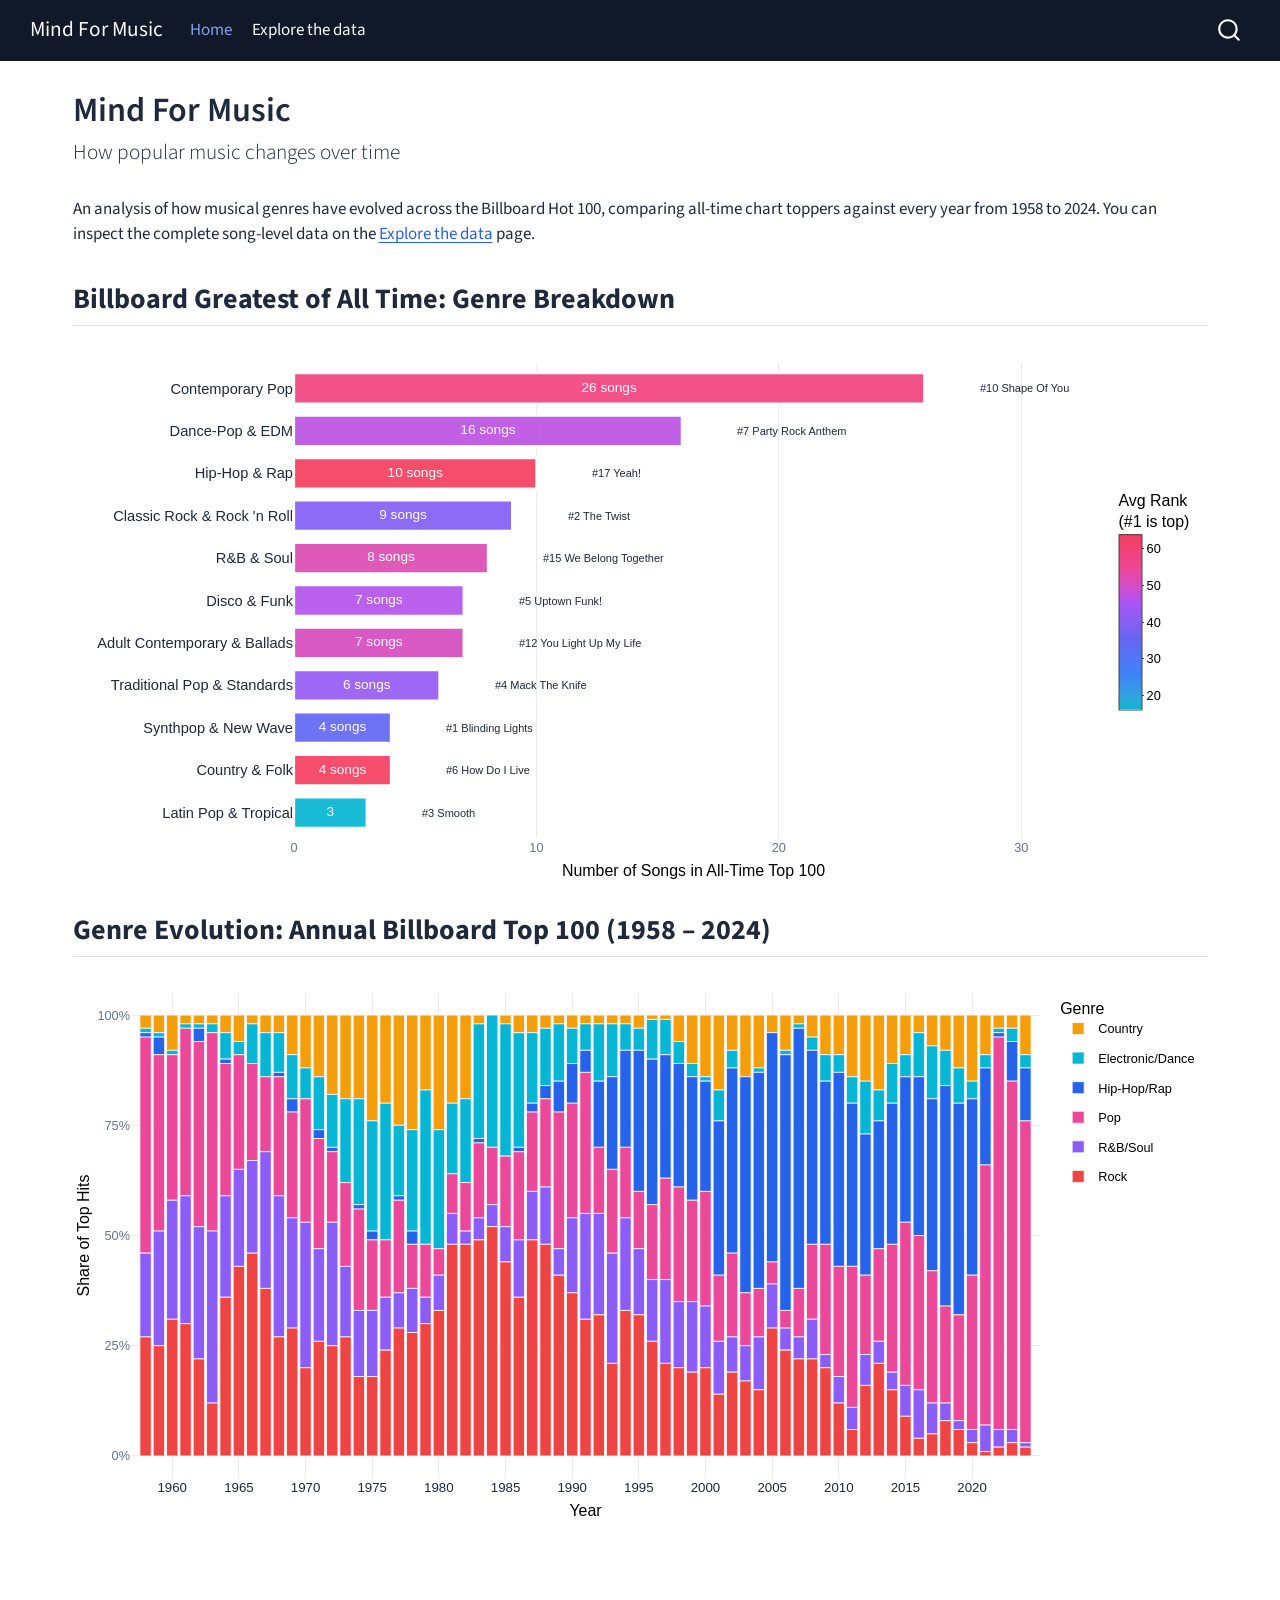
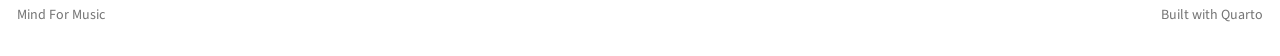
==== commit 5f2832c2: "Built site for gh-pages" ====
--- a/index.html
+++ b/index.html
@@ -147,22 +147,22 @@
 </header>
 
 
-<p>An analysis of how musical genres have evolved across the Billboard Hot 100, comparing all-time chart toppers against milestone years from 1965 to 2020. You can inspect the complete song-level data on the <a href="./project.html">Explore the data</a> page.</p>
+<p>An analysis of how musical genres have evolved across the Billboard Hot 100, comparing all-time chart toppers against every year from 1958 to 2024. You can inspect the complete song-level data on the <a href="./project.html">Explore the data</a> page.</p>
 <section id="billboard-greatest-of-all-time-genre-breakdown" class="level2">
 <h2 class="anchored" data-anchor-id="billboard-greatest-of-all-time-genre-breakdown">Billboard Greatest of All Time: Genre Breakdown</h2>
 <div class="cell">
 <div class="cell-output-display">
-<div id="htmlwidget-01fedb1044ab12d3d80a" style="width:100%;height:540px;" class="plotly html-widget"></div>
-<script type="application/json" data-for="htmlwidget-01fedb1044ab12d3d80a">{"x":{"data":[{"orientation":"v","width":3,"base":0.64000000000000001,"x":[1.5],"y":[0.71999999999999986],"text":"<b>Latin Pop & Tropical<\/b><br>Songs in All-Time Top 100: 3<br>Average All-Time Rank: #16.3<br>Highest Hit: #3 Smooth (Santana Featuring Rob Thomas)","type":"bar","textposition":"none","marker":{"autocolorscale":false,"color":"rgba(6,182,212,0.92)","line":{"width":2.2677165354330708,"color":"rgba(255,255,255,1)"}},"showlegend":false,"xaxis":"x","yaxis":"y","hoverinfo":"text","frame":null},{"orientation":"v","width":4,"base":2.6400000000000001,"x":[2],"y":[0.71999999999999975],"text":"<b>Synthpop & New Wave<\/b><br>Songs in All-Time Top 100: 4<br>Average All-Time Rank: #34.8<br>Highest Hit: #1 Blinding Lights (The Weeknd)","type":"bar","textposition":"none","marker":{"autocolorscale":false,"color":"rgba(97,104,241,0.92)","line":{"width":2.2677165354330708,"color":"rgba(255,255,255,1)"}},"showlegend":false,"xaxis":"x","yaxis":"y","hoverinfo":"text","frame":null},{"orientation":"v","width":9,"base":7.6399999999999997,"x":[4.5],"y":[0.71999999999999975],"text":"<b>Classic Rock & Rock 'n Roll<\/b><br>Songs in All-Time Top 100: 9<br>Average All-Time Rank: #39.3<br>Highest Hit: #2 The Twist (Chubby Checker)","type":"bar","textposition":"none","marker":{"autocolorscale":false,"color":"rgba(131,96,244,0.92)","line":{"width":2.2677165354330708,"color":"rgba(255,255,255,1)"}},"showlegend":false,"xaxis":"x","yaxis":"y","hoverinfo":"text","frame":null},{"orientation":"v","width":6,"base":3.6400000000000001,"x":[3],"y":[0.7200000000000002],"text":"<b>Traditional Pop & Standards<\/b><br>Songs in All-Time Top 100: 6<br>Average All-Time Rank: #42.2<br>Highest Hit: #4 Mack The Knife (Bobby Darin)","type":"bar","textposition":"none","marker":{"autocolorscale":false,"color":"rgba(151,91,245,0.92)","line":{"width":2.2677165354330708,"color":"rgba(255,255,255,1)"}},"showlegend":false,"xaxis":"x","yaxis":"y","hoverinfo":"text","frame":null},{"orientation":"v","width":7,"base":5.6399999999999997,"x":[3.5],"y":[0.72000000000000064],"text":"<b>Disco & Funk<\/b><br>Songs in All-Time Top 100: 7<br>Average All-Time Rank: #46<br>Highest Hit: #5 Uptown Funk! (Mark Ronson Featuring Bruno Mars)","type":"bar","textposition":"none","marker":{"autocolorscale":false,"color":"rgba(180,83,235,0.92)","line":{"width":2.2677165354330708,"color":"rgba(255,255,255,1)"}},"showlegend":false,"xaxis":"x","yaxis":"y","hoverinfo":"text","frame":null},{"orientation":"v","width":16,"base":9.6400000000000006,"x":[8],"y":[0.71999999999999886],"text":"<b>Dance-Pop & EDM<\/b><br>Songs in All-Time Top 100: 16<br>Average All-Time Rank: #46.8<br>Highest Hit: #7 Party Rock Anthem (LMFAO Featuring Lauren Bennett & GoonRock)","type":"bar","textposition":"none","marker":{"autocolorscale":false,"color":"rgba(188,82,227,0.92)","line":{"width":2.2677165354330708,"color":"rgba(255,255,255,1)"}},"showlegend":false,"xaxis":"x","yaxis":"y","hoverinfo":"text","frame":null},{"orientation":"v","width":7,"base":4.6399999999999997,"x":[3.5],"y":[0.72000000000000064],"text":"<b>Adult Contemporary & Ballads<\/b><br>Songs in All-Time Top 100: 7<br>Average All-Time Rank: #50.4<br>Highest Hit: #12 You Light Up My Life (Debby Boone)","type":"bar","textposition":"none","marker":{"autocolorscale":false,"color":"rgba(214,77,191,0.92)","line":{"width":2.2677165354330708,"color":"rgba(255,255,255,1)"}},"showlegend":false,"xaxis":"x","yaxis":"y","hoverinfo":"text","frame":null},{"orientation":"v","width":8,"base":6.6399999999999997,"x":[4],"y":[0.72000000000000064],"text":"<b>R&B & Soul<\/b><br>Songs in All-Time Top 100: 8<br>Average All-Time Rank: #51.5<br>Highest Hit: #15 We Belong Together (Mariah Carey)","type":"bar","textposition":"none","marker":{"autocolorscale":false,"color":"rgba(221,75,180,0.92)","line":{"width":2.2677165354330708,"color":"rgba(255,255,255,1)"}},"showlegend":false,"xaxis":"x","yaxis":"y","hoverinfo":"text","frame":null},{"orientation":"v","width":26,"base":10.640000000000001,"x":[13],"y":[0.71999999999999886],"text":"<b>Contemporary Pop<\/b><br>Songs in All-Time Top 100: 26<br>Average All-Time Rank: #58.8<br>Highest Hit: #10 Shape Of You (Ed Sheeran)","type":"bar","textposition":"none","marker":{"autocolorscale":false,"color":"rgba(241,68,125,0.92)","line":{"width":2.2677165354330708,"color":"rgba(255,255,255,1)"}},"showlegend":false,"xaxis":"x","yaxis":"y","hoverinfo":"text","frame":null},{"orientation":"v","width":4,"base":1.6400000000000001,"x":[2],"y":[0.71999999999999975],"text":"<b>Country & Folk<\/b><br>Songs in All-Time Top 100: 4<br>Average All-Time Rank: #63.5<br>Highest Hit: #6 How Do I Live (LeAnn Rimes)","type":"bar","textposition":"none","marker":{"autocolorscale":false,"color":"rgba(244,63,96,0.92)","line":{"width":2.2677165354330708,"color":"rgba(255,255,255,1)"}},"showlegend":false,"xaxis":"x","yaxis":"y","hoverinfo":"text","frame":null},{"orientation":"v","width":10,"base":8.6400000000000006,"x":[5],"y":[0.71999999999999886],"text":"<b>Hip-Hop & Rap<\/b><br>Songs in All-Time Top 100: 10<br>Average All-Time Rank: #63.8<br>Highest Hit: #17 Yeah! (Usher Featuring Lil Jon & Ludacris)","type":"bar","textposition":"none","marker":{"autocolorscale":false,"color":"rgba(244,63,94,0.92)","line":{"width":2.2677165354330708,"color":"rgba(255,255,255,1)"}},"showlegend":false,"xaxis":"x","yaxis":"y","hoverinfo":"text","frame":null},{"x":[1.5,2,2,3,3.5,3.5,4,4.5,5,8,13],"y":[1,2,3,4,5,6,7,8,9,10,11],"text":["3","4 songs","4 songs","6 songs","7 songs","7 songs","8 songs","9 songs","10 songs","16 songs","26 songs"],"hovertext":["<b>Latin Pop & Tropical<\/b><br>Songs in All-Time Top 100: 3<br>Average All-Time Rank: #16.3<br>Highest Hit: #3 Smooth (Santana Featuring Rob Thomas)","<b>Country & Folk<\/b><br>Songs in All-Time Top 100: 4<br>Average All-Time Rank: #63.5<br>Highest Hit: #6 How Do I Live (LeAnn Rimes)","<b>Synthpop & New Wave<\/b><br>Songs in All-Time Top 100: 4<br>Average All-Time Rank: #34.8<br>Highest Hit: #1 Blinding Lights (The Weeknd)","<b>Traditional Pop & Standards<\/b><br>Songs in All-Time Top 100: 6<br>Average All-Time Rank: #42.2<br>Highest Hit: #4 Mack The Knife (Bobby Darin)","<b>Adult Contemporary & Ballads<\/b><br>Songs in All-Time Top 100: 7<br>Average All-Time Rank: #50.4<br>Highest Hit: #12 You Light Up My Life (Debby Boone)","<b>Disco & Funk<\/b><br>Songs in All-Time Top 100: 7<br>Average All-Time Rank: #46<br>Highest Hit: #5 Uptown Funk! (Mark Ronson Featuring Bruno Mars)","<b>R&B & Soul<\/b><br>Songs in All-Time Top 100: 8<br>Average All-Time Rank: #51.5<br>Highest Hit: #15 We Belong Together (Mariah Carey)","<b>Classic Rock & Rock 'n Roll<\/b><br>Songs in All-Time Top 100: 9<br>Average All-Time Rank: #39.3<br>Highest Hit: #2 The Twist (Chubby Checker)","<b>Hip-Hop & Rap<\/b><br>Songs in All-Time Top 100: 10<br>Average All-Time Rank: #63.8<br>Highest Hit: #17 Yeah! (Usher Featuring Lil Jon & Ludacris)","<b>Dance-Pop & EDM<\/b><br>Songs in All-Time Top 100: 16<br>Average All-Time Rank: #46.8<br>Highest Hit: #7 Party Rock Anthem (LMFAO Featuring Lauren Bennett & GoonRock)","<b>Contemporary Pop<\/b><br>Songs in All-Time Top 100: 26<br>Average All-Time Rank: #58.8<br>Highest Hit: #10 Shape Of You (Ed Sheeran)"],"textfont":{"size":13.606299212598428,"color":"rgba(255,255,255,1)"},"type":"scatter","mode":"text","hoveron":"points","showlegend":false,"xaxis":"x","yaxis":"y","hoverinfo":"text","frame":null},{"x":[0],"y":[1],"name":"8b9c2028597f2bad70d2f44a93f83631","type":"scatter","mode":"markers","opacity":0,"hoverinfo":"skip","showlegend":false,"marker":{"color":[0,1],"colorscale":[[0,"#06B6D4"],[0.0033444816053511471,"#0BB5D5"],[0.0066889632107023696,"#0FB4D5"],[0.010033444816053517,"#12B3D6"],[0.013377926421404665,"#15B3D6"],[0.016722408026755887,"#17B2D7"],[0.020066889632107034,"#1AB1D8"],[0.023411371237458182,"#1CB0D8"],[0.026755852842809402,"#1EAFD9"],[0.03010033444816055,"#1FAED9"],[0.033444816053511697,"#21ADDA"],[0.036789297658862845,"#22ADDA"],[0.040133779264214069,"#24ACDB"],[0.043478260869565216,"#25ABDC"],[0.046822742474916364,"#26AADC"],[0.050167224080267581,"#28A9DD"],[0.053511705685618728,"#29A8DD"],[0.056856187290969876,"#2AA8DE"],[0.0602006688963211,"#2BA7DE"],[0.063545150501672254,"#2CA6DF"],[0.066889632107023395,"#2DA5E0"],[0.070234113712374549,"#2EA4E0"],[0.073578595317725759,"#2EA3E1"],[0.076923076923076913,"#2FA2E1"],[0.080267558528428054,"#30A2E2"],[0.083612040133779278,"#31A1E2"],[0.086956521739130432,"#31A0E3"],[0.090301003344481573,"#329FE4"],[0.093645484949832797,"#339EE4"],[0.096989966555183951,"#339DE5"],[0.10033444816053509,"#349CE5"],[0.10367892976588632,"#349BE6"],[0.10702341137123746,"#359BE6"],[0.11036789297658861,"#359AE7"],[0.11371237458193983,"#3699E8"],[0.11705685618729098,"#3698E8"],[0.12040133779264213,"#3797E9"],[0.12374581939799335,"#3796E9"],[0.12709030100334451,"#3795EA"],[0.13043478260869565,"#3894EA"],[0.13377926421404687,"#3894EB"],[0.13712374581939801,"#3893EC"],[0.14046822742474915,"#3992EC"],[0.14381270903010038,"#3991ED"],[0.14715719063545152,"#3990ED"],[0.15050167224080269,"#3A8FEE"],[0.15384615384615391,"#3A8EEE"],[0.15719063545150505,"#3A8DEF"],[0.16053511705685619,"#3A8DEF"],[0.16387959866220733,"#3A8CF0"],[0.1672240802675585,"#3A8BF1"],[0.1705685618729097,"#3B8AF1"],[0.17391304347826086,"#3B89F2"],[0.17725752508361201,"#3B88F2"],[0.18060200668896323,"#3B87F3"],[0.18394648829431437,"#3B86F3"],[0.18729096989966551,"#3B85F4"],[0.19063545150501673,"#3B85F4"],[0.1939799331103679,"#3B84F5"],[0.19732441471571904,"#3B83F6"],[0.20066889632107027,"#3B82F6"],[0.20401337792642141,"#3C81F6"],[0.20735785953177255,"#3D81F6"],[0.21070234113712377,"#3E81F6"],[0.21404682274247491,"#3F80F6"],[0.21739130434782608,"#4080F6"],[0.2207357859531773,"#417FF5"],[0.22408026755852845,"#427FF5"],[0.22742474916387959,"#437EF5"],[0.23076923076923081,"#447EF5"],[0.23411371237458195,"#447DF5"],[0.23745819397993309,"#457DF5"],[0.24080267558528431,"#467DF5"],[0.24414715719063548,"#477CF5"],[0.24749163879598662,"#487CF5"],[0.25083612040133785,"#487BF5"],[0.25418060200668902,"#497BF5"],[0.25752508361204013,"#4A7AF5"],[0.26086956521739135,"#4B7AF4"],[0.26421404682274241,"#4B79F4"],[0.26755852842809363,"#4C79F4"],[0.27090301003344486,"#4D78F4"],[0.27424749163879597,"#4E78F4"],[0.27759197324414719,"#4E78F4"],[0.28093645484949831,"#4F77F4"],[0.28428093645484948,"#5077F4"],[0.2876254180602007,"#5076F4"],[0.29096989966555181,"#5176F4"],[0.29431438127090298,"#5275F4"],[0.2976588628762542,"#5275F4"],[0.30100334448160537,"#5374F3"],[0.30434782608695649,"#5474F3"],[0.30769230769230771,"#5473F3"],[0.31103678929765888,"#5573F3"],[0.31438127090300999,"#5572F3"],[0.31772575250836121,"#5672F3"],[0.32107023411371238,"#5772F3"],[0.32441471571906355,"#5771F3"],[0.32775919732441477,"#5871F3"],[0.331103678929766,"#5870F3"],[0.33444816053511706,"#5970F3"],[0.33779264214046828,"#596FF3"],[0.3411371237458195,"#5A6FF2"],[0.34448160535117056,"#5B6EF2"],[0.34782608695652162,"#5B6EF2"],[0.35117056856187301,"#5C6DF2"],[0.35451505016722407,"#5C6DF2"],[0.35785953177257518,"#5D6CF2"],[0.36120401337792651,"#5D6CF2"],[0.36454849498327763,"#5E6BF2"],[0.36789297658862868,"#5E6BF2"],[0.37123745819398002,"#5F6AF2"],[0.37458193979933113,"#5F6AF2"],[0.37792642140468219,"#6069F2"],[0.38127090301003358,"#6069F1"],[0.38461538461538464,"#6168F1"],[0.38795986622073569,"#6168F1"],[0.39130434782608708,"#6267F1"],[0.39464882943143814,"#6267F1"],[0.3979933110367892,"#6366F1"],[0.40133779264214059,"#6466F1"],[0.40468227424749165,"#6566F1"],[0.40802675585284276,"#6666F1"],[0.41137123745819398,"#6865F1"],[0.41471571906354521,"#6965F1"],[0.41806020066889626,"#6B65F2"],[0.42140468227424749,"#6C65F2"],[0.42474916387959871,"#6D64F2"],[0.42809364548494977,"#6F64F2"],[0.43143812709030099,"#7064F2"],[0.43478260869565222,"#7164F2"],[0.43812709030100327,"#7364F2"],[0.4414715719063545,"#7463F2"],[0.44481605351170572,"#7563F2"],[0.44816053511705678,"#7663F2"],[0.451505016722408,"#7863F3"],[0.45484949832775923,"#7962F3"],[0.45819397993311034,"#7A62F3"],[0.46153846153846156,"#7B62F3"],[0.46488294314381279,"#7D62F3"],[0.46822742474916385,"#7E61F3"],[0.47157190635451507,"#7F61F3"],[0.47491638795986629,"#8061F3"],[0.47826086956521735,"#8161F3"],[0.48160535117056857,"#8360F3"],[0.4849498327759198,"#8460F4"],[0.48829431438127086,"#8560F4"],[0.49163879598662208,"#8660F4"],[0.4949832775919733,"#875FF4"],[0.49832775919732442,"#885FF4"],[0.50167224080267558,"#895FF4"],[0.50501672240802686,"#8A5EF4"],[0.50836120401337792,"#8C5EF4"],[0.51170568561872909,"#8D5EF4"],[0.51505016722408037,"#8E5EF4"],[0.51839464882943143,"#8F5DF5"],[0.52173913043478259,"#905DF5"],[0.52508361204013387,"#915DF5"],[0.52842809364548493,"#925CF5"],[0.53177257525083621,"#935CF5"],[0.53511705685618738,"#945CF5"],[0.53846153846153844,"#955BF5"],[0.54180602006688972,"#965BF5"],[0.54515050167224088,"#975BF5"],[0.54849498327759194,"#985AF5"],[0.55183946488294322,"#995AF6"],[0.55518394648829439,"#9B5AF6"],[0.55852842809364545,"#9C59F6"],[0.56187290969899661,"#9D59F6"],[0.56521739130434789,"#9E59F6"],[0.56856187290969895,"#9F58F6"],[0.57190635451505012,"#A058F6"],[0.5752508361204014,"#A158F6"],[0.57859531772575257,"#A257F6"],[0.58193979933110362,"#A357F6"],[0.58528428093645501,"#A457F7"],[0.58862876254180607,"#A556F7"],[0.59197324414715713,"#A656F7"],[0.59531772575250852,"#A756F7"],[0.59866220735785958,"#A855F7"],[0.60200668896321063,"#A955F6"],[0.60535117056856202,"#AB55F4"],[0.60869565217391308,"#AC54F3"],[0.61204013377926414,"#AE54F1"],[0.61538461538461553,"#B054F0"],[0.61872909698996659,"#B154EE"],[0.62207357859531764,"#B353EC"],[0.62541806020066892,"#B453EB"],[0.62876254180602009,"#B653E9"],[0.63210702341137115,"#B753E8"],[0.63545150501672243,"#B952E6"],[0.6387959866220736,"#BA52E4"],[0.64214046822742465,"#BC52E3"],[0.64548494983277593,"#BD52E1"],[0.6488294314381271,"#BE51E0"],[0.65217391304347816,"#C051DE"],[0.65551839464882944,"#C151DC"],[0.65886287625418061,"#C251DB"],[0.66220735785953178,"#C450D9"],[0.66555183946488294,"#C550D8"],[0.66889632107023422,"#C650D6"],[0.67224080267558528,"#C750D4"],[0.67558528428093667,"#C950D3"],[0.67892976588628773,"#CA4FD1"],[0.68227424749163879,"#CB4FD0"],[0.68561872909699018,"#CC4FCE"],[0.68896321070234123,"#CD4FCD"],[0.6923076923076924,"#CE4ECB"],[0.69565217391304346,"#CF4EC9"],[0.69899665551839485,"#D14EC8"],[0.70234113712374591,"#D24EC6"],[0.70568561872909696,"#D34EC5"],[0.70903010033444835,"#D44DC3"],[0.71237458193979941,"#D54DC2"],[0.71571906354515047,"#D64DC0"],[0.71906354515050186,"#D74DBE"],[0.72240802675585292,"#D84CBD"],[0.72575250836120397,"#D94CBB"],[0.72909698996655536,"#DA4CBA"],[0.73244147157190642,"#DB4CB8"],[0.73578595317725748,"#DC4CB7"],[0.73913043478260887,"#DD4BB5"],[0.74247491638795993,"#DE4BB4"],[0.74581939799331098,"#DE4BB2"],[0.74916387959866237,"#DF4BB0"],[0.75250836120401343,"#E04BAF"],[0.75585284280936449,"#E14AAD"],[0.75919732441471588,"#E24AAC"],[0.76254180602006694,"#E34AAA"],[0.76588628762541799,"#E44AA9"],[0.76923076923076938,"#E54AA7"],[0.77257525083612044,"#E549A6"],[0.77591973244147161,"#E649A4"],[0.77926421404682289,"#E749A3"],[0.78260869565217406,"#E849A1"],[0.78595317725752512,"#E9499F"],[0.78929765886287639,"#EA499E"],[0.79264214046822756,"#EA489C"],[0.79598662207357862,"#EB489B"],[0.79933110367893001,"#EC4899"],[0.80267558528428107,"#EC4898"],[0.80602006688963213,"#EC4897"],[0.80936454849498352,"#ED4896"],[0.81270903010033457,"#ED4795"],[0.81605351170568563,"#ED4794"],[0.81939799331103702,"#ED4793"],[0.82274247491638808,"#ED4792"],[0.82608695652173914,"#ED4791"],[0.82943143812709053,"#EE4790"],[0.83277591973244158,"#EE468F"],[0.83612040133779264,"#EE468E"],[0.83946488294314403,"#EE468D"],[0.84280936454849509,"#EE468C"],[0.84615384615384615,"#EF468B"],[0.84949832775919754,"#EF468A"],[0.85284280936454859,"#EF4589"],[0.85618729096989965,"#EF4588"],[0.85953177257525104,"#EF4587"],[0.8628762541806021,"#EF4586"],[0.86622073578595316,"#EF4585"],[0.86956521739130455,"#F04584"],[0.8729096989966556,"#F04583"],[0.87625418060200677,"#F04482"],[0.87959866220735805,"#F04481"],[0.88294314381270922,"#F04480"],[0.88628762541806028,"#F0447F"],[0.88963210702341167,"#F1447E"],[0.89297658862876272,"#F1447D"],[0.89632107023411378,"#F1437C"],[0.89966555183946517,"#F1437C"],[0.90301003344481623,"#F1437B"],[0.90635451505016729,"#F1437A"],[0.90969899665551834,"#F14379"],[0.91304347826086973,"#F14378"],[0.91638795986622079,"#F24377"],[0.91973244147157185,"#F24276"],[0.92307692307692324,"#F24275"],[0.9264214046822743,"#F24274"],[0.92976588628762535,"#F24273"],[0.93311036789297674,"#F24272"],[0.9364548494983278,"#F24271"],[0.93979933110367886,"#F24270"],[0.94314381270903025,"#F2416F"],[0.94648829431438131,"#F3416E"],[0.94983277591973236,"#F3416D"],[0.95317725752508375,"#F3416C"],[0.95652173913043481,"#F3416B"],[0.95986622073578598,"#F3416A"],[0.96321070234113726,"#F34169"],[0.96655518394648843,"#F34068"],[0.96989966555183948,"#F34067"],[0.97324414715719088,"#F34066"],[0.97658862876254193,"#F34065"],[0.97993311036789299,"#F44064"],[0.98327759197324438,"#F44063"],[0.98662207357859544,"#F44062"],[0.98996655518394649,"#F43F61"],[0.99331103678929789,"#F43F60"],[0.99665551839464894,"#F43F5F"],[1,"#F43F5E"]],"colorbar":{"bgcolor":null,"bordercolor":null,"borderwidth":0,"thickness":23.039999999999996,"title":"Avg Rank<br />(#1 is top)","titlefont":{"color":"rgba(0,0,0,1)","family":"","size":15.940224159402243},"tickmode":"array","ticktext":["20","30","40","50","60"],"tickvals":[0.079301754385964887,0.28912631578947362,0.49895087719298242,0.70877543859649128,0.91859999999999997],"tickfont":{"color":"rgba(0,0,0,1)","family":"","size":12.7521793275218},"ticklen":2,"len":0.5}},"xaxis":"x","yaxis":"y","frame":null}],"layout":{"margin":{"t":23.970112079701121,"r":7.9701120797011216,"b":40.647571606475722,"l":216.5213781652138},"paper_bgcolor":"rgba(255,255,255,1)","font":{"color":"rgba(0,0,0,1)","family":"","size":15.940224159402243},"xaxis":{"domain":[0,1],"automargin":true,"type":"linear","autorange":false,"range":[0,32.960000000000001],"tickmode":"array","ticktext":["0","10","20","30"],"tickvals":[0,10,20,30],"categoryorder":"array","categoryarray":["0","10","20","30"],"nticks":null,"ticks":"","tickcolor":null,"ticklen":3.9850560398505608,"tickwidth":0,"showticklabels":true,"tickfont":{"color":"rgba(100,116,139,1)","family":"","size":12.7521793275218},"tickangle":-0,"showline":false,"linecolor":null,"linewidth":0,"showgrid":true,"gridcolor":"rgba(235,235,235,1)","gridwidth":0.72455564360919278,"zeroline":false,"anchor":"y","title":{"text":"Number of Songs in All-Time Top 100","font":{"color":"rgba(0,0,0,1)","family":"","size":15.940224159402243}},"hoverformat":".2f"},"yaxis":{"domain":[0,1],"automargin":true,"type":"linear","autorange":false,"range":[0.40000000000000002,11.6],"tickmode":"array","ticktext":["Latin Pop & Tropical","Country & Folk","Synthpop & New Wave","Traditional Pop & Standards","Adult Contemporary & Ballads","Disco & Funk","R&B & Soul","Classic Rock & Rock 'n Roll","Hip-Hop & Rap","Dance-Pop & EDM","Contemporary Pop"],"tickvals":[1,2,3,4,5,6,7,8,9,10,11],"categoryorder":"array","categoryarray":["Latin Pop & Tropical","Country & Folk","Synthpop & New Wave","Traditional Pop & Standards","Adult Contemporary & Ballads","Disco & Funk","R&B & Soul","Classic Rock & Rock 'n Roll","Hip-Hop & Rap","Dance-Pop & EDM","Contemporary Pop"],"nticks":null,"ticks":"","tickcolor":null,"ticklen":3.9850560398505608,"tickwidth":0,"showticklabels":true,"tickfont":{"color":"rgba(30,41,59,1)","family":"","size":14.611872146118724},"tickangle":-0,"showline":false,"linecolor":null,"linewidth":0,"showgrid":false,"gridcolor":null,"gridwidth":0,"zeroline":false,"anchor":"x","title":{"text":"","font":{"color":"rgba(0,0,0,1)","family":"","size":15.940224159402243}},"hoverformat":".2f"},"shapes":[],"showlegend":false,"legend":{"bgcolor":null,"bordercolor":null,"borderwidth":0,"font":{"color":"rgba(0,0,0,1)","family":"","size":12.7521793275218},"title":{"text":"Avg Rank<br />(#1 is top)","font":{"color":"rgba(0,0,0,1)","family":"","size":15.940224159402243}}},"hovermode":"closest","height":540,"barmode":"relative","autosize":true,"images":[{"source":"https://charts-static.billboard.com/img/1969/09/santana-84r-180x180.jpg","xref":"x","yref":"y","x":3.6000000000000001,"y":1,"sizex":1.3,"sizey":0.71999999999999997,"xanchor":"left","yanchor":"middle","sizing":"contain"},{"source":"https://charts-static.billboard.com/img/1997/06/leann-rimes-2c5-howdoilive-mrq-180x180.jpg","xref":"x","yref":"y","x":4.5999999999999996,"y":2,"sizex":1.3,"sizey":0.71999999999999997,"xanchor":"left","yanchor":"middle","sizing":"contain"},{"source":"https://charts-static.billboard.com/img/2019/12/the-weeknd-jlk-blindinglights-gfd-180x180.jpg","xref":"x","yref":"y","x":4.5999999999999996,"y":3,"sizex":1.3,"sizey":0.71999999999999997,"xanchor":"left","yanchor":"middle","sizing":"contain"},{"source":"https://cdn-images.dzcdn.net/images/cover/2a8e68501565e242cd50b8b3926cb352/250x250-000000-80-0-0.jpg","xref":"x","yref":"y","x":6.5999999999999996,"y":4,"sizex":1.3,"sizey":0.71999999999999997,"xanchor":"left","yanchor":"middle","sizing":"contain"},{"source":"https://cdn-images.dzcdn.net/images/cover/3e8f59fbcd5a37410b53db775b520000/250x250-000000-80-0-0.jpg","xref":"x","yref":"y","x":7.5999999999999996,"y":5,"sizex":1.3,"sizey":0.71999999999999997,"xanchor":"left","yanchor":"middle","sizing":"contain"},{"source":"https://charts-static.billboard.com/img/2014/11/mark-ronson-000-uptownfunk-fdz-180x180.jpg","xref":"x","yref":"y","x":7.5999999999999996,"y":6,"sizex":1.3,"sizey":0.71999999999999997,"xanchor":"left","yanchor":"middle","sizing":"contain"},{"source":"https://charts-static.billboard.com/img/1990/06/mariah-carey-qmg-180x180.jpg","xref":"x","yref":"y","x":8.5999999999999996,"y":7,"sizex":1.3,"sizey":0.71999999999999997,"xanchor":"left","yanchor":"middle","sizing":"contain"},{"source":"https://charts-static.billboard.com/img/1960/08/chubby-checker-000-thetwist-0xg-180x180.jpg","xref":"x","yref":"y","x":9.5999999999999996,"y":8,"sizex":1.3,"sizey":0.71999999999999997,"xanchor":"left","yanchor":"middle","sizing":"contain"},{"source":"https://charts-static.billboard.com/img/2004/01/usher-4g6-yeah-gh0-180x180.jpg","xref":"x","yref":"y","x":10.6,"y":9,"sizex":1.3,"sizey":0.71999999999999997,"xanchor":"left","yanchor":"middle","sizing":"contain"},{"source":"https://cdn-images.dzcdn.net/images/cover/995ce6975d5e725e5bc065ef3a219dd3/250x250-000000-80-0-0.jpg","xref":"x","yref":"y","x":16.600000000000001,"y":10,"sizex":1.3,"sizey":0.71999999999999997,"xanchor":"left","yanchor":"middle","sizing":"contain"},{"source":"https://charts-static.billboard.com/img/2017/01/ed-sheeran-5jf-shapeofyou-rjz-180x180.jpg","xref":"x","yref":"y","x":26.600000000000001,"y":11,"sizex":1.3,"sizey":0.71999999999999997,"xanchor":"left","yanchor":"middle","sizing":"contain"}],"annotations":[{"xref":"x","yref":"y","x":5.2000000000000002,"y":1,"text":"#3 Smooth","showarrow":false,"xanchor":"left","yanchor":"middle","font":{"size":11,"color":"#1e293b"}},{"xref":"x","yref":"y","x":6.2000000000000002,"y":2,"text":"#6 How Do I Live","showarrow":false,"xanchor":"left","yanchor":"middle","font":{"size":11,"color":"#1e293b"}},{"xref":"x","yref":"y","x":6.2000000000000002,"y":3,"text":"#1 Blinding Lights","showarrow":false,"xanchor":"left","yanchor":"middle","font":{"size":11,"color":"#1e293b"}},{"xref":"x","yref":"y","x":8.1999999999999993,"y":4,"text":"#4 Mack The Knife","showarrow":false,"xanchor":"left","yanchor":"middle","font":{"size":11,"color":"#1e293b"}},{"xref":"x","yref":"y","x":9.1999999999999993,"y":5,"text":"#12 You Light Up My Life","showarrow":false,"xanchor":"left","yanchor":"middle","font":{"size":11,"color":"#1e293b"}},{"xref":"x","yref":"y","x":9.1999999999999993,"y":6,"text":"#5 Uptown Funk!","showarrow":false,"xanchor":"left","yanchor":"middle","font":{"size":11,"color":"#1e293b"}},{"xref":"x","yref":"y","x":10.199999999999999,"y":7,"text":"#15 We Belong Together","showarrow":false,"xanchor":"left","yanchor":"middle","font":{"size":11,"color":"#1e293b"}},{"xref":"x","yref":"y","x":11.199999999999999,"y":8,"text":"#2 The Twist","showarrow":false,"xanchor":"left","yanchor":"middle","font":{"size":11,"color":"#1e293b"}},{"xref":"x","yref":"y","x":12.199999999999999,"y":9,"text":"#17 Yeah!","showarrow":false,"xanchor":"left","yanchor":"middle","font":{"size":11,"color":"#1e293b"}},{"xref":"x","yref":"y","x":18.199999999999999,"y":10,"text":"#7 Party Rock Anthem","showarrow":false,"xanchor":"left","yanchor":"middle","font":{"size":11,"color":"#1e293b"}},{"xref":"x","yref":"y","x":28.199999999999999,"y":11,"text":"#10 Shape Of You","showarrow":false,"xanchor":"left","yanchor":"middle","font":{"size":11,"color":"#1e293b"}}]},"config":{"doubleClick":"reset","modeBarButtonsToAdd":["hoverclosest","hovercompare"],"showSendToCloud":false,"responsive":true},"source":"A","attrs":{"72461b0771a":{"x":{},"y":{},"fill":{},"text":{},"type":"bar"},"7241cd06630":{"x":{},"y":{},"fill":{},"text":{},"label":{}}},"cur_data":"72461b0771a","visdat":{"72461b0771a":["function (y) ","x"],"7241cd06630":["function (y) ","x"]},"highlight":{"on":"plotly_click","persistent":false,"dynamic":false,"selectize":false,"opacityDim":0.20000000000000001,"selected":{"opacity":1},"debounce":0},"shinyEvents":["plotly_hover","plotly_click","plotly_selected","plotly_relayout","plotly_brushed","plotly_brushing","plotly_clickannotation","plotly_doubleclick","plotly_deselect","plotly_afterplot","plotly_sunburstclick"],"base_url":"https://plot.ly"},"evals":[],"jsHooks":[]}</script>
+<div id="htmlwidget-30307a6efeaab0ba18cd" style="width:100%;height:540px;" class="plotly html-widget"></div>
+<script type="application/json" data-for="htmlwidget-30307a6efeaab0ba18cd">{"x":{"data":[{"orientation":"v","width":3,"base":0.64000000000000001,"x":[1.5],"y":[0.71999999999999986],"text":"<b>Latin Pop & Tropical<\/b><br>Songs in All-Time Top 100: 3<br>Average All-Time Rank: #16.3<br>Highest Hit: #3 Smooth (Santana Featuring Rob Thomas)","type":"bar","textposition":"none","marker":{"autocolorscale":false,"color":"rgba(6,182,212,0.92)","line":{"width":2.2677165354330708,"color":"rgba(255,255,255,1)"}},"showlegend":false,"xaxis":"x","yaxis":"y","hoverinfo":"text","frame":null},{"orientation":"v","width":4,"base":2.6400000000000001,"x":[2],"y":[0.71999999999999975],"text":"<b>Synthpop & New Wave<\/b><br>Songs in All-Time Top 100: 4<br>Average All-Time Rank: #34.8<br>Highest Hit: #1 Blinding Lights (The Weeknd)","type":"bar","textposition":"none","marker":{"autocolorscale":false,"color":"rgba(97,104,241,0.92)","line":{"width":2.2677165354330708,"color":"rgba(255,255,255,1)"}},"showlegend":false,"xaxis":"x","yaxis":"y","hoverinfo":"text","frame":null},{"orientation":"v","width":9,"base":7.6399999999999997,"x":[4.5],"y":[0.71999999999999975],"text":"<b>Classic Rock & Rock 'n Roll<\/b><br>Songs in All-Time Top 100: 9<br>Average All-Time Rank: #39.3<br>Highest Hit: #2 The Twist (Chubby Checker)","type":"bar","textposition":"none","marker":{"autocolorscale":false,"color":"rgba(131,96,244,0.92)","line":{"width":2.2677165354330708,"color":"rgba(255,255,255,1)"}},"showlegend":false,"xaxis":"x","yaxis":"y","hoverinfo":"text","frame":null},{"orientation":"v","width":6,"base":3.6400000000000001,"x":[3],"y":[0.7200000000000002],"text":"<b>Traditional Pop & Standards<\/b><br>Songs in All-Time Top 100: 6<br>Average All-Time Rank: #42.2<br>Highest Hit: #4 Mack The Knife (Bobby Darin)","type":"bar","textposition":"none","marker":{"autocolorscale":false,"color":"rgba(151,91,245,0.92)","line":{"width":2.2677165354330708,"color":"rgba(255,255,255,1)"}},"showlegend":false,"xaxis":"x","yaxis":"y","hoverinfo":"text","frame":null},{"orientation":"v","width":7,"base":5.6399999999999997,"x":[3.5],"y":[0.72000000000000064],"text":"<b>Disco & Funk<\/b><br>Songs in All-Time Top 100: 7<br>Average All-Time Rank: #46<br>Highest Hit: #5 Uptown Funk! (Mark Ronson Featuring Bruno Mars)","type":"bar","textposition":"none","marker":{"autocolorscale":false,"color":"rgba(180,83,235,0.92)","line":{"width":2.2677165354330708,"color":"rgba(255,255,255,1)"}},"showlegend":false,"xaxis":"x","yaxis":"y","hoverinfo":"text","frame":null},{"orientation":"v","width":16,"base":9.6400000000000006,"x":[8],"y":[0.71999999999999886],"text":"<b>Dance-Pop & EDM<\/b><br>Songs in All-Time Top 100: 16<br>Average All-Time Rank: #46.8<br>Highest Hit: #7 Party Rock Anthem (LMFAO Featuring Lauren Bennett & GoonRock)","type":"bar","textposition":"none","marker":{"autocolorscale":false,"color":"rgba(188,82,227,0.92)","line":{"width":2.2677165354330708,"color":"rgba(255,255,255,1)"}},"showlegend":false,"xaxis":"x","yaxis":"y","hoverinfo":"text","frame":null},{"orientation":"v","width":7,"base":4.6399999999999997,"x":[3.5],"y":[0.72000000000000064],"text":"<b>Adult Contemporary & Ballads<\/b><br>Songs in All-Time Top 100: 7<br>Average All-Time Rank: #50.4<br>Highest Hit: #12 You Light Up My Life (Debby Boone)","type":"bar","textposition":"none","marker":{"autocolorscale":false,"color":"rgba(214,77,191,0.92)","line":{"width":2.2677165354330708,"color":"rgba(255,255,255,1)"}},"showlegend":false,"xaxis":"x","yaxis":"y","hoverinfo":"text","frame":null},{"orientation":"v","width":8,"base":6.6399999999999997,"x":[4],"y":[0.72000000000000064],"text":"<b>R&B & Soul<\/b><br>Songs in All-Time Top 100: 8<br>Average All-Time Rank: #51.5<br>Highest Hit: #15 We Belong Together (Mariah Carey)","type":"bar","textposition":"none","marker":{"autocolorscale":false,"color":"rgba(221,75,180,0.92)","line":{"width":2.2677165354330708,"color":"rgba(255,255,255,1)"}},"showlegend":false,"xaxis":"x","yaxis":"y","hoverinfo":"text","frame":null},{"orientation":"v","width":26,"base":10.640000000000001,"x":[13],"y":[0.71999999999999886],"text":"<b>Contemporary Pop<\/b><br>Songs in All-Time Top 100: 26<br>Average All-Time Rank: #58.8<br>Highest Hit: #10 Shape Of You (Ed Sheeran)","type":"bar","textposition":"none","marker":{"autocolorscale":false,"color":"rgba(241,68,125,0.92)","line":{"width":2.2677165354330708,"color":"rgba(255,255,255,1)"}},"showlegend":false,"xaxis":"x","yaxis":"y","hoverinfo":"text","frame":null},{"orientation":"v","width":4,"base":1.6400000000000001,"x":[2],"y":[0.71999999999999975],"text":"<b>Country & Folk<\/b><br>Songs in All-Time Top 100: 4<br>Average All-Time Rank: #63.5<br>Highest Hit: #6 How Do I Live (LeAnn Rimes)","type":"bar","textposition":"none","marker":{"autocolorscale":false,"color":"rgba(244,63,96,0.92)","line":{"width":2.2677165354330708,"color":"rgba(255,255,255,1)"}},"showlegend":false,"xaxis":"x","yaxis":"y","hoverinfo":"text","frame":null},{"orientation":"v","width":10,"base":8.6400000000000006,"x":[5],"y":[0.71999999999999886],"text":"<b>Hip-Hop & Rap<\/b><br>Songs in All-Time Top 100: 10<br>Average All-Time Rank: #63.8<br>Highest Hit: #17 Yeah! (Usher Featuring Lil Jon & Ludacris)","type":"bar","textposition":"none","marker":{"autocolorscale":false,"color":"rgba(244,63,94,0.92)","line":{"width":2.2677165354330708,"color":"rgba(255,255,255,1)"}},"showlegend":false,"xaxis":"x","yaxis":"y","hoverinfo":"text","frame":null},{"x":[1.5,2,2,3,3.5,3.5,4,4.5,5,8,13],"y":[1,2,3,4,5,6,7,8,9,10,11],"text":["3","4 songs","4 songs","6 songs","7 songs","7 songs","8 songs","9 songs","10 songs","16 songs","26 songs"],"hovertext":["<b>Latin Pop & Tropical<\/b><br>Songs in All-Time Top 100: 3<br>Average All-Time Rank: #16.3<br>Highest Hit: #3 Smooth (Santana Featuring Rob Thomas)","<b>Country & Folk<\/b><br>Songs in All-Time Top 100: 4<br>Average All-Time Rank: #63.5<br>Highest Hit: #6 How Do I Live (LeAnn Rimes)","<b>Synthpop & New Wave<\/b><br>Songs in All-Time Top 100: 4<br>Average All-Time Rank: #34.8<br>Highest Hit: #1 Blinding Lights (The Weeknd)","<b>Traditional Pop & Standards<\/b><br>Songs in All-Time Top 100: 6<br>Average All-Time Rank: #42.2<br>Highest Hit: #4 Mack The Knife (Bobby Darin)","<b>Adult Contemporary & Ballads<\/b><br>Songs in All-Time Top 100: 7<br>Average All-Time Rank: #50.4<br>Highest Hit: #12 You Light Up My Life (Debby Boone)","<b>Disco & Funk<\/b><br>Songs in All-Time Top 100: 7<br>Average All-Time Rank: #46<br>Highest Hit: #5 Uptown Funk! (Mark Ronson Featuring Bruno Mars)","<b>R&B & Soul<\/b><br>Songs in All-Time Top 100: 8<br>Average All-Time Rank: #51.5<br>Highest Hit: #15 We Belong Together (Mariah Carey)","<b>Classic Rock & Rock 'n Roll<\/b><br>Songs in All-Time Top 100: 9<br>Average All-Time Rank: #39.3<br>Highest Hit: #2 The Twist (Chubby Checker)","<b>Hip-Hop & Rap<\/b><br>Songs in All-Time Top 100: 10<br>Average All-Time Rank: #63.8<br>Highest Hit: #17 Yeah! (Usher Featuring Lil Jon & Ludacris)","<b>Dance-Pop & EDM<\/b><br>Songs in All-Time Top 100: 16<br>Average All-Time Rank: #46.8<br>Highest Hit: #7 Party Rock Anthem (LMFAO Featuring Lauren Bennett & GoonRock)","<b>Contemporary Pop<\/b><br>Songs in All-Time Top 100: 26<br>Average All-Time Rank: #58.8<br>Highest Hit: #10 Shape Of You (Ed Sheeran)"],"textfont":{"size":13.606299212598428,"color":"rgba(255,255,255,1)"},"type":"scatter","mode":"text","hoveron":"points","showlegend":false,"xaxis":"x","yaxis":"y","hoverinfo":"text","frame":null},{"x":[0],"y":[1],"name":"8b9c2028597f2bad70d2f44a93f83631","type":"scatter","mode":"markers","opacity":0,"hoverinfo":"skip","showlegend":false,"marker":{"color":[0,1],"colorscale":[[0,"#06B6D4"],[0.0033444816053511471,"#0BB5D5"],[0.0066889632107023696,"#0FB4D5"],[0.010033444816053517,"#12B3D6"],[0.013377926421404665,"#15B3D6"],[0.016722408026755887,"#17B2D7"],[0.020066889632107034,"#1AB1D8"],[0.023411371237458182,"#1CB0D8"],[0.026755852842809402,"#1EAFD9"],[0.03010033444816055,"#1FAED9"],[0.033444816053511697,"#21ADDA"],[0.036789297658862845,"#22ADDA"],[0.040133779264214069,"#24ACDB"],[0.043478260869565216,"#25ABDC"],[0.046822742474916364,"#26AADC"],[0.050167224080267581,"#28A9DD"],[0.053511705685618728,"#29A8DD"],[0.056856187290969876,"#2AA8DE"],[0.0602006688963211,"#2BA7DE"],[0.063545150501672254,"#2CA6DF"],[0.066889632107023395,"#2DA5E0"],[0.070234113712374549,"#2EA4E0"],[0.073578595317725759,"#2EA3E1"],[0.076923076923076913,"#2FA2E1"],[0.080267558528428054,"#30A2E2"],[0.083612040133779278,"#31A1E2"],[0.086956521739130432,"#31A0E3"],[0.090301003344481573,"#329FE4"],[0.093645484949832797,"#339EE4"],[0.096989966555183951,"#339DE5"],[0.10033444816053509,"#349CE5"],[0.10367892976588632,"#349BE6"],[0.10702341137123746,"#359BE6"],[0.11036789297658861,"#359AE7"],[0.11371237458193983,"#3699E8"],[0.11705685618729098,"#3698E8"],[0.12040133779264213,"#3797E9"],[0.12374581939799335,"#3796E9"],[0.12709030100334451,"#3795EA"],[0.13043478260869565,"#3894EA"],[0.13377926421404687,"#3894EB"],[0.13712374581939801,"#3893EC"],[0.14046822742474915,"#3992EC"],[0.14381270903010038,"#3991ED"],[0.14715719063545152,"#3990ED"],[0.15050167224080269,"#3A8FEE"],[0.15384615384615391,"#3A8EEE"],[0.15719063545150505,"#3A8DEF"],[0.16053511705685619,"#3A8DEF"],[0.16387959866220733,"#3A8CF0"],[0.1672240802675585,"#3A8BF1"],[0.1705685618729097,"#3B8AF1"],[0.17391304347826086,"#3B89F2"],[0.17725752508361201,"#3B88F2"],[0.18060200668896323,"#3B87F3"],[0.18394648829431437,"#3B86F3"],[0.18729096989966551,"#3B85F4"],[0.19063545150501673,"#3B85F4"],[0.1939799331103679,"#3B84F5"],[0.19732441471571904,"#3B83F6"],[0.20066889632107027,"#3B82F6"],[0.20401337792642141,"#3C81F6"],[0.20735785953177255,"#3D81F6"],[0.21070234113712377,"#3E81F6"],[0.21404682274247491,"#3F80F6"],[0.21739130434782608,"#4080F6"],[0.2207357859531773,"#417FF5"],[0.22408026755852845,"#427FF5"],[0.22742474916387959,"#437EF5"],[0.23076923076923081,"#447EF5"],[0.23411371237458195,"#447DF5"],[0.23745819397993309,"#457DF5"],[0.24080267558528431,"#467DF5"],[0.24414715719063548,"#477CF5"],[0.24749163879598662,"#487CF5"],[0.25083612040133785,"#487BF5"],[0.25418060200668902,"#497BF5"],[0.25752508361204013,"#4A7AF5"],[0.26086956521739135,"#4B7AF4"],[0.26421404682274241,"#4B79F4"],[0.26755852842809363,"#4C79F4"],[0.27090301003344486,"#4D78F4"],[0.27424749163879597,"#4E78F4"],[0.27759197324414719,"#4E78F4"],[0.28093645484949831,"#4F77F4"],[0.28428093645484948,"#5077F4"],[0.2876254180602007,"#5076F4"],[0.29096989966555181,"#5176F4"],[0.29431438127090298,"#5275F4"],[0.2976588628762542,"#5275F4"],[0.30100334448160537,"#5374F3"],[0.30434782608695649,"#5474F3"],[0.30769230769230771,"#5473F3"],[0.31103678929765888,"#5573F3"],[0.31438127090300999,"#5572F3"],[0.31772575250836121,"#5672F3"],[0.32107023411371238,"#5772F3"],[0.32441471571906355,"#5771F3"],[0.32775919732441477,"#5871F3"],[0.331103678929766,"#5870F3"],[0.33444816053511706,"#5970F3"],[0.33779264214046828,"#596FF3"],[0.3411371237458195,"#5A6FF2"],[0.34448160535117056,"#5B6EF2"],[0.34782608695652162,"#5B6EF2"],[0.35117056856187301,"#5C6DF2"],[0.35451505016722407,"#5C6DF2"],[0.35785953177257518,"#5D6CF2"],[0.36120401337792651,"#5D6CF2"],[0.36454849498327763,"#5E6BF2"],[0.36789297658862868,"#5E6BF2"],[0.37123745819398002,"#5F6AF2"],[0.37458193979933113,"#5F6AF2"],[0.37792642140468219,"#6069F2"],[0.38127090301003358,"#6069F1"],[0.38461538461538464,"#6168F1"],[0.38795986622073569,"#6168F1"],[0.39130434782608708,"#6267F1"],[0.39464882943143814,"#6267F1"],[0.3979933110367892,"#6366F1"],[0.40133779264214059,"#6466F1"],[0.40468227424749165,"#6566F1"],[0.40802675585284276,"#6666F1"],[0.41137123745819398,"#6865F1"],[0.41471571906354521,"#6965F1"],[0.41806020066889626,"#6B65F2"],[0.42140468227424749,"#6C65F2"],[0.42474916387959871,"#6D64F2"],[0.42809364548494977,"#6F64F2"],[0.43143812709030099,"#7064F2"],[0.43478260869565222,"#7164F2"],[0.43812709030100327,"#7364F2"],[0.4414715719063545,"#7463F2"],[0.44481605351170572,"#7563F2"],[0.44816053511705678,"#7663F2"],[0.451505016722408,"#7863F3"],[0.45484949832775923,"#7962F3"],[0.45819397993311034,"#7A62F3"],[0.46153846153846156,"#7B62F3"],[0.46488294314381279,"#7D62F3"],[0.46822742474916385,"#7E61F3"],[0.47157190635451507,"#7F61F3"],[0.47491638795986629,"#8061F3"],[0.47826086956521735,"#8161F3"],[0.48160535117056857,"#8360F3"],[0.4849498327759198,"#8460F4"],[0.48829431438127086,"#8560F4"],[0.49163879598662208,"#8660F4"],[0.4949832775919733,"#875FF4"],[0.49832775919732442,"#885FF4"],[0.50167224080267558,"#895FF4"],[0.50501672240802686,"#8A5EF4"],[0.50836120401337792,"#8C5EF4"],[0.51170568561872909,"#8D5EF4"],[0.51505016722408037,"#8E5EF4"],[0.51839464882943143,"#8F5DF5"],[0.52173913043478259,"#905DF5"],[0.52508361204013387,"#915DF5"],[0.52842809364548493,"#925CF5"],[0.53177257525083621,"#935CF5"],[0.53511705685618738,"#945CF5"],[0.53846153846153844,"#955BF5"],[0.54180602006688972,"#965BF5"],[0.54515050167224088,"#975BF5"],[0.54849498327759194,"#985AF5"],[0.55183946488294322,"#995AF6"],[0.55518394648829439,"#9B5AF6"],[0.55852842809364545,"#9C59F6"],[0.56187290969899661,"#9D59F6"],[0.56521739130434789,"#9E59F6"],[0.56856187290969895,"#9F58F6"],[0.57190635451505012,"#A058F6"],[0.5752508361204014,"#A158F6"],[0.57859531772575257,"#A257F6"],[0.58193979933110362,"#A357F6"],[0.58528428093645501,"#A457F7"],[0.58862876254180607,"#A556F7"],[0.59197324414715713,"#A656F7"],[0.59531772575250852,"#A756F7"],[0.59866220735785958,"#A855F7"],[0.60200668896321063,"#A955F6"],[0.60535117056856202,"#AB55F4"],[0.60869565217391308,"#AC54F3"],[0.61204013377926414,"#AE54F1"],[0.61538461538461553,"#B054F0"],[0.61872909698996659,"#B154EE"],[0.62207357859531764,"#B353EC"],[0.62541806020066892,"#B453EB"],[0.62876254180602009,"#B653E9"],[0.63210702341137115,"#B753E8"],[0.63545150501672243,"#B952E6"],[0.6387959866220736,"#BA52E4"],[0.64214046822742465,"#BC52E3"],[0.64548494983277593,"#BD52E1"],[0.6488294314381271,"#BE51E0"],[0.65217391304347816,"#C051DE"],[0.65551839464882944,"#C151DC"],[0.65886287625418061,"#C251DB"],[0.66220735785953178,"#C450D9"],[0.66555183946488294,"#C550D8"],[0.66889632107023422,"#C650D6"],[0.67224080267558528,"#C750D4"],[0.67558528428093667,"#C950D3"],[0.67892976588628773,"#CA4FD1"],[0.68227424749163879,"#CB4FD0"],[0.68561872909699018,"#CC4FCE"],[0.68896321070234123,"#CD4FCD"],[0.6923076923076924,"#CE4ECB"],[0.69565217391304346,"#CF4EC9"],[0.69899665551839485,"#D14EC8"],[0.70234113712374591,"#D24EC6"],[0.70568561872909696,"#D34EC5"],[0.70903010033444835,"#D44DC3"],[0.71237458193979941,"#D54DC2"],[0.71571906354515047,"#D64DC0"],[0.71906354515050186,"#D74DBE"],[0.72240802675585292,"#D84CBD"],[0.72575250836120397,"#D94CBB"],[0.72909698996655536,"#DA4CBA"],[0.73244147157190642,"#DB4CB8"],[0.73578595317725748,"#DC4CB7"],[0.73913043478260887,"#DD4BB5"],[0.74247491638795993,"#DE4BB4"],[0.74581939799331098,"#DE4BB2"],[0.74916387959866237,"#DF4BB0"],[0.75250836120401343,"#E04BAF"],[0.75585284280936449,"#E14AAD"],[0.75919732441471588,"#E24AAC"],[0.76254180602006694,"#E34AAA"],[0.76588628762541799,"#E44AA9"],[0.76923076923076938,"#E54AA7"],[0.77257525083612044,"#E549A6"],[0.77591973244147161,"#E649A4"],[0.77926421404682289,"#E749A3"],[0.78260869565217406,"#E849A1"],[0.78595317725752512,"#E9499F"],[0.78929765886287639,"#EA499E"],[0.79264214046822756,"#EA489C"],[0.79598662207357862,"#EB489B"],[0.79933110367893001,"#EC4899"],[0.80267558528428107,"#EC4898"],[0.80602006688963213,"#EC4897"],[0.80936454849498352,"#ED4896"],[0.81270903010033457,"#ED4795"],[0.81605351170568563,"#ED4794"],[0.81939799331103702,"#ED4793"],[0.82274247491638808,"#ED4792"],[0.82608695652173914,"#ED4791"],[0.82943143812709053,"#EE4790"],[0.83277591973244158,"#EE468F"],[0.83612040133779264,"#EE468E"],[0.83946488294314403,"#EE468D"],[0.84280936454849509,"#EE468C"],[0.84615384615384615,"#EF468B"],[0.84949832775919754,"#EF468A"],[0.85284280936454859,"#EF4589"],[0.85618729096989965,"#EF4588"],[0.85953177257525104,"#EF4587"],[0.8628762541806021,"#EF4586"],[0.86622073578595316,"#EF4585"],[0.86956521739130455,"#F04584"],[0.8729096989966556,"#F04583"],[0.87625418060200677,"#F04482"],[0.87959866220735805,"#F04481"],[0.88294314381270922,"#F04480"],[0.88628762541806028,"#F0447F"],[0.88963210702341167,"#F1447E"],[0.89297658862876272,"#F1447D"],[0.89632107023411378,"#F1437C"],[0.89966555183946517,"#F1437C"],[0.90301003344481623,"#F1437B"],[0.90635451505016729,"#F1437A"],[0.90969899665551834,"#F14379"],[0.91304347826086973,"#F14378"],[0.91638795986622079,"#F24377"],[0.91973244147157185,"#F24276"],[0.92307692307692324,"#F24275"],[0.9264214046822743,"#F24274"],[0.92976588628762535,"#F24273"],[0.93311036789297674,"#F24272"],[0.9364548494983278,"#F24271"],[0.93979933110367886,"#F24270"],[0.94314381270903025,"#F2416F"],[0.94648829431438131,"#F3416E"],[0.94983277591973236,"#F3416D"],[0.95317725752508375,"#F3416C"],[0.95652173913043481,"#F3416B"],[0.95986622073578598,"#F3416A"],[0.96321070234113726,"#F34169"],[0.96655518394648843,"#F34068"],[0.96989966555183948,"#F34067"],[0.97324414715719088,"#F34066"],[0.97658862876254193,"#F34065"],[0.97993311036789299,"#F44064"],[0.98327759197324438,"#F44063"],[0.98662207357859544,"#F44062"],[0.98996655518394649,"#F43F61"],[0.99331103678929789,"#F43F60"],[0.99665551839464894,"#F43F5F"],[1,"#F43F5E"]],"colorbar":{"bgcolor":null,"bordercolor":null,"borderwidth":0,"thickness":23.039999999999996,"title":"Avg Rank<br />(#1 is top)","titlefont":{"color":"rgba(0,0,0,1)","family":"","size":15.940224159402243},"tickmode":"array","ticktext":["20","30","40","50","60"],"tickvals":[0.079301754385964887,0.28912631578947362,0.49895087719298242,0.70877543859649128,0.91859999999999997],"tickfont":{"color":"rgba(0,0,0,1)","family":"","size":12.7521793275218},"ticklen":2,"len":0.5}},"xaxis":"x","yaxis":"y","frame":null}],"layout":{"margin":{"t":23.970112079701121,"r":7.9701120797011216,"b":40.647571606475722,"l":216.5213781652138},"paper_bgcolor":"rgba(255,255,255,1)","font":{"color":"rgba(0,0,0,1)","family":"","size":15.940224159402243},"xaxis":{"domain":[0,1],"automargin":true,"type":"linear","autorange":false,"range":[0,32.960000000000001],"tickmode":"array","ticktext":["0","10","20","30"],"tickvals":[0,10,20,30],"categoryorder":"array","categoryarray":["0","10","20","30"],"nticks":null,"ticks":"","tickcolor":null,"ticklen":3.9850560398505608,"tickwidth":0,"showticklabels":true,"tickfont":{"color":"rgba(100,116,139,1)","family":"","size":12.7521793275218},"tickangle":-0,"showline":false,"linecolor":null,"linewidth":0,"showgrid":true,"gridcolor":"rgba(235,235,235,1)","gridwidth":0.72455564360919278,"zeroline":false,"anchor":"y","title":{"text":"Number of Songs in All-Time Top 100","font":{"color":"rgba(0,0,0,1)","family":"","size":15.940224159402243}},"hoverformat":".2f"},"yaxis":{"domain":[0,1],"automargin":true,"type":"linear","autorange":false,"range":[0.40000000000000002,11.6],"tickmode":"array","ticktext":["Latin Pop & Tropical","Country & Folk","Synthpop & New Wave","Traditional Pop & Standards","Adult Contemporary & Ballads","Disco & Funk","R&B & Soul","Classic Rock & Rock 'n Roll","Hip-Hop & Rap","Dance-Pop & EDM","Contemporary Pop"],"tickvals":[1,2,3,4,5,6,7,8,9,10,11],"categoryorder":"array","categoryarray":["Latin Pop & Tropical","Country & Folk","Synthpop & New Wave","Traditional Pop & Standards","Adult Contemporary & Ballads","Disco & Funk","R&B & Soul","Classic Rock & Rock 'n Roll","Hip-Hop & Rap","Dance-Pop & EDM","Contemporary Pop"],"nticks":null,"ticks":"","tickcolor":null,"ticklen":3.9850560398505608,"tickwidth":0,"showticklabels":true,"tickfont":{"color":"rgba(30,41,59,1)","family":"","size":14.611872146118724},"tickangle":-0,"showline":false,"linecolor":null,"linewidth":0,"showgrid":false,"gridcolor":null,"gridwidth":0,"zeroline":false,"anchor":"x","title":{"text":"","font":{"color":"rgba(0,0,0,1)","family":"","size":15.940224159402243}},"hoverformat":".2f"},"shapes":[],"showlegend":false,"legend":{"bgcolor":null,"bordercolor":null,"borderwidth":0,"font":{"color":"rgba(0,0,0,1)","family":"","size":12.7521793275218},"title":{"text":"Avg Rank<br />(#1 is top)","font":{"color":"rgba(0,0,0,1)","family":"","size":15.940224159402243}}},"hovermode":"closest","height":540,"barmode":"relative","autosize":true,"images":[{"source":"https://charts-static.billboard.com/img/1969/09/santana-84r-180x180.jpg","xref":"x","yref":"y","x":3.6000000000000001,"y":1,"sizex":1.3,"sizey":0.71999999999999997,"xanchor":"left","yanchor":"middle","sizing":"contain"},{"source":"https://charts-static.billboard.com/img/1997/06/leann-rimes-2c5-howdoilive-mrq-180x180.jpg","xref":"x","yref":"y","x":4.5999999999999996,"y":2,"sizex":1.3,"sizey":0.71999999999999997,"xanchor":"left","yanchor":"middle","sizing":"contain"},{"source":"https://charts-static.billboard.com/img/2019/12/the-weeknd-jlk-blindinglights-gfd-180x180.jpg","xref":"x","yref":"y","x":4.5999999999999996,"y":3,"sizex":1.3,"sizey":0.71999999999999997,"xanchor":"left","yanchor":"middle","sizing":"contain"},{"source":"https://cdn-images.dzcdn.net/images/cover/2a8e68501565e242cd50b8b3926cb352/250x250-000000-80-0-0.jpg","xref":"x","yref":"y","x":6.5999999999999996,"y":4,"sizex":1.3,"sizey":0.71999999999999997,"xanchor":"left","yanchor":"middle","sizing":"contain"},{"source":"https://cdn-images.dzcdn.net/images/cover/3e8f59fbcd5a37410b53db775b520000/250x250-000000-80-0-0.jpg","xref":"x","yref":"y","x":7.5999999999999996,"y":5,"sizex":1.3,"sizey":0.71999999999999997,"xanchor":"left","yanchor":"middle","sizing":"contain"},{"source":"https://charts-static.billboard.com/img/2014/11/mark-ronson-000-uptownfunk-fdz-180x180.jpg","xref":"x","yref":"y","x":7.5999999999999996,"y":6,"sizex":1.3,"sizey":0.71999999999999997,"xanchor":"left","yanchor":"middle","sizing":"contain"},{"source":"https://charts-static.billboard.com/img/1990/06/mariah-carey-qmg-180x180.jpg","xref":"x","yref":"y","x":8.5999999999999996,"y":7,"sizex":1.3,"sizey":0.71999999999999997,"xanchor":"left","yanchor":"middle","sizing":"contain"},{"source":"https://charts-static.billboard.com/img/1960/08/chubby-checker-000-thetwist-0xg-180x180.jpg","xref":"x","yref":"y","x":9.5999999999999996,"y":8,"sizex":1.3,"sizey":0.71999999999999997,"xanchor":"left","yanchor":"middle","sizing":"contain"},{"source":"https://charts-static.billboard.com/img/2004/01/usher-4g6-yeah-gh0-180x180.jpg","xref":"x","yref":"y","x":10.6,"y":9,"sizex":1.3,"sizey":0.71999999999999997,"xanchor":"left","yanchor":"middle","sizing":"contain"},{"source":"https://cdn-images.dzcdn.net/images/cover/995ce6975d5e725e5bc065ef3a219dd3/250x250-000000-80-0-0.jpg","xref":"x","yref":"y","x":16.600000000000001,"y":10,"sizex":1.3,"sizey":0.71999999999999997,"xanchor":"left","yanchor":"middle","sizing":"contain"},{"source":"https://charts-static.billboard.com/img/2017/01/ed-sheeran-5jf-shapeofyou-rjz-180x180.jpg","xref":"x","yref":"y","x":26.600000000000001,"y":11,"sizex":1.3,"sizey":0.71999999999999997,"xanchor":"left","yanchor":"middle","sizing":"contain"}],"annotations":[{"xref":"x","yref":"y","x":5.2000000000000002,"y":1,"text":"#3 Smooth","showarrow":false,"xanchor":"left","yanchor":"middle","font":{"size":11,"color":"#1e293b"}},{"xref":"x","yref":"y","x":6.2000000000000002,"y":2,"text":"#6 How Do I Live","showarrow":false,"xanchor":"left","yanchor":"middle","font":{"size":11,"color":"#1e293b"}},{"xref":"x","yref":"y","x":6.2000000000000002,"y":3,"text":"#1 Blinding Lights","showarrow":false,"xanchor":"left","yanchor":"middle","font":{"size":11,"color":"#1e293b"}},{"xref":"x","yref":"y","x":8.1999999999999993,"y":4,"text":"#4 Mack The Knife","showarrow":false,"xanchor":"left","yanchor":"middle","font":{"size":11,"color":"#1e293b"}},{"xref":"x","yref":"y","x":9.1999999999999993,"y":5,"text":"#12 You Light Up My Life","showarrow":false,"xanchor":"left","yanchor":"middle","font":{"size":11,"color":"#1e293b"}},{"xref":"x","yref":"y","x":9.1999999999999993,"y":6,"text":"#5 Uptown Funk!","showarrow":false,"xanchor":"left","yanchor":"middle","font":{"size":11,"color":"#1e293b"}},{"xref":"x","yref":"y","x":10.199999999999999,"y":7,"text":"#15 We Belong Together","showarrow":false,"xanchor":"left","yanchor":"middle","font":{"size":11,"color":"#1e293b"}},{"xref":"x","yref":"y","x":11.199999999999999,"y":8,"text":"#2 The Twist","showarrow":false,"xanchor":"left","yanchor":"middle","font":{"size":11,"color":"#1e293b"}},{"xref":"x","yref":"y","x":12.199999999999999,"y":9,"text":"#17 Yeah!","showarrow":false,"xanchor":"left","yanchor":"middle","font":{"size":11,"color":"#1e293b"}},{"xref":"x","yref":"y","x":18.199999999999999,"y":10,"text":"#7 Party Rock Anthem","showarrow":false,"xanchor":"left","yanchor":"middle","font":{"size":11,"color":"#1e293b"}},{"xref":"x","yref":"y","x":28.199999999999999,"y":11,"text":"#10 Shape Of You","showarrow":false,"xanchor":"left","yanchor":"middle","font":{"size":11,"color":"#1e293b"}}]},"config":{"doubleClick":"reset","modeBarButtonsToAdd":["hoverclosest","hovercompare"],"showSendToCloud":false,"responsive":true},"source":"A","attrs":{"2fa21f70516e":{"x":{},"y":{},"fill":{},"text":{},"type":"bar"},"2fa22e6feeee":{"x":{},"y":{},"fill":{},"text":{},"label":{}}},"cur_data":"2fa21f70516e","visdat":{"2fa21f70516e":["function (y) ","x"],"2fa22e6feeee":["function (y) ","x"]},"highlight":{"on":"plotly_click","persistent":false,"dynamic":false,"selectize":false,"opacityDim":0.20000000000000001,"selected":{"opacity":1},"debounce":0},"shinyEvents":["plotly_hover","plotly_click","plotly_selected","plotly_relayout","plotly_brushed","plotly_brushing","plotly_clickannotation","plotly_doubleclick","plotly_deselect","plotly_afterplot","plotly_sunburstclick"],"base_url":"https://plot.ly"},"evals":[],"jsHooks":[]}</script>
 </div>
 </div>
 </section>
-<section id="genre-evolution-every-5-years-1965-2020" class="level2">
-<h2 class="anchored" data-anchor-id="genre-evolution-every-5-years-1965-2020">Genre Evolution: Every 5 Years (1965 – 2020)</h2>
+<section id="genre-evolution-annual-billboard-top-100-1958-2024" class="level2">
+<h2 class="anchored" data-anchor-id="genre-evolution-annual-billboard-top-100-1958-2024">Genre Evolution: Annual Billboard Top 100 (1958 – 2024)</h2>
 <div class="cell">
 <div class="cell-output-display">
-<div id="htmlwidget-6c364be12258801bc107" style="width:100%;height:550px;" class="plotly html-widget"></div>
-<script type="application/json" data-for="htmlwidget-6c364be12258801bc107">{"x":{"data":[{"orientation":"v","width":[0.71999999999999986,0.71999999999999975,0.71999999999999975,0.7200000000000002,0.72000000000000064,0.71999999999999975,0.71999999999999886,0.71999999999999886,0.71999999999999886],"base":[94,82,76,86,98,90,96,96,90],"x":[1,2,3,4,6,8,10,11,12],"y":[6,18,24,14,2,10,4,4,10],"text":["Year: 1965<br>Genre: Country<br>Share: 6% (3 songs)<br>Top Hit: #1 Mr. Tambourine Man (The Byrds)","Year: 1970<br>Genre: Country<br>Share: 18% (9 songs)<br>Top Hit: #1 American Woman/No Sugar Tonight (The Guess Who)","Year: 1975<br>Genre: Country<br>Share: 24% (12 songs)<br>Top Hit: #1 Rhinestone Cowboy (Glen Campbell)","Year: 1980<br>Genre: Country<br>Share: 14% (7 songs)<br>Top Hit: #2 Longer (Dan Fogelberg)","Year: 1990<br>Genre: Country<br>Share: 2% (1 song)<br>Top Hit: #1 (Can't Live Without Your) Love And Affection (Nelson)","Year: 2000<br>Genre: Country<br>Share: 10% (5 songs)<br>Top Hit: #1 Amazed (Lonestar)","Year: 2010<br>Genre: Country<br>Share: 4% (2 songs)<br>Top Hit: #2 Need You Now (Lady Antebellum)","Year: 2015<br>Genre: Country<br>Share: 4% (2 songs)<br>Top Hit: #10 Somebody (Natalie La Rose Featuring Jeremih)","Year: 2020<br>Genre: Country<br>Share: 10% (5 songs)<br>Top Hit: #3 I Hope (Gabby Barrett Featuring Charlie Puth)"],"type":"bar","textposition":"none","marker":{"autocolorscale":false,"color":"rgba(245,158,11,1)","line":{"width":1.5118110236220474,"color":"rgba(255,255,255,1)"}},"name":"Country","legendgroup":"Country","showlegend":true,"xaxis":"x","yaxis":"y","hoverinfo":"text","frame":null},{"orientation":"v","width":[0.71999999999999975,0.7200000000000002,0.72000000000000064,0.72000000000000064,0.72000000000000064,0.71999999999999886,0.71999999999999886,0.71999999999999886],"base":[48,48,80,92,96,94,88,88],"x":[3,4,5,6,7,10,11,12],"y":[28,38,20,6,4,2,8,2],"text":["Year: 1975<br>Genre: Electronic/Dance<br>Share: 28% (14 songs)<br>Top Hit: #1 Love Will Keep Us Together (Captain & Tennille)","Year: 1980<br>Genre: Electronic/Dance<br>Share: 38% (19 songs)<br>Top Hit: #1 Upside Down (Diana Ross)","Year: 1985<br>Genre: Electronic/Dance<br>Share: 20% (10 songs)<br>Top Hit: #1 Everytime You Go Away (Paul Young)","Year: 1990<br>Genre: Electronic/Dance<br>Share: 6% (3 songs)<br>Top Hit: #2 The Power (Snap!)","Year: 1995<br>Genre: Electronic/Dance<br>Share: 4% (2 songs)<br>Top Hit: #3 Another Night (Real McCoy)","Year: 2010<br>Genre: Electronic/Dance<br>Share: 2% (1 song)<br>Top Hit: #5 Sexy Chick (David Guetta Featuring Akon)","Year: 2015<br>Genre: Electronic/Dance<br>Share: 8% (4 songs)<br>Top Hit: #3 Love Me Like You Do (Ellie Goulding)","Year: 2020<br>Genre: Electronic/Dance<br>Share: 2% (1 song)<br>Top Hit: #2 Come & Go (Juice WRLD x Marshmello)"],"type":"bar","textposition":"none","marker":{"autocolorscale":false,"color":"rgba(6,182,212,1)","line":{"width":1.5118110236220474,"color":"rgba(255,255,255,1)"}},"name":"Electronic/Dance","legendgroup":"Electronic/Dance","showlegend":true,"xaxis":"x","yaxis":"y","hoverinfo":"text","frame":null},{"orientation":"v","width":[0.72000000000000064,0.72000000000000064,0.71999999999999975,0.71999999999999886,0.71999999999999886,0.71999999999999886,0.71999999999999886],"base":[74,68,72,46,44,54,46],"x":[6,7,8,9,10,11,12],"y":[18,28,18,54,50,34,42],"text":["Year: 1990<br>Genre: Hip-Hop/Rap<br>Share: 18% (9 songs)<br>Top Hit: #1 Ice Ice Baby (Vanilla Ice)","Year: 1995<br>Genre: Hip-Hop/Rap<br>Share: 28% (14 songs)<br>Top Hit: #1 Waterfalls (TLC)","Year: 2000<br>Genre: Hip-Hop/Rap<br>Share: 18% (9 songs)<br>Top Hit: #1 Try Again (Aaliyah)","Year: 2005<br>Genre: Hip-Hop/Rap<br>Share: 54% (27 songs)<br>Top Hit: #1 Let Me Love You (Mario)","Year: 2010<br>Genre: Hip-Hop/Rap<br>Share: 50% (25 songs)<br>Top Hit: #1 OMG (Usher Featuring will.i.am)","Year: 2015<br>Genre: Hip-Hop/Rap<br>Share: 34% (17 songs)<br>Top Hit: #1 See You Again (Wiz Khalifa Featuring Charlie Puth)","Year: 2020<br>Genre: Hip-Hop/Rap<br>Share: 42% (21 songs)<br>Top Hit: #1 Circles (Post Malone)"],"type":"bar","textposition":"none","marker":{"autocolorscale":false,"color":"rgba(37,99,235,1)","line":{"width":1.5118110236220474,"color":"rgba(255,255,255,1)"}},"name":"Hip-Hop/Rap","legendgroup":"Hip-Hop/Rap","showlegend":true,"xaxis":"x","yaxis":"y","hoverinfo":"text","frame":null},{"orientation":"v","width":[0.71999999999999986,0.71999999999999975,0.71999999999999975,0.7200000000000002,0.72000000000000064,0.72000000000000064,0.72000000000000064,0.71999999999999975,0.71999999999999886,0.71999999999999886,0.71999999999999886,0.71999999999999886],"base":[68,60,28,42,66,54,52,48,42,18,18,10],"x":[1,2,3,4,5,6,7,8,9,10,11,12],"y":[26,22,20,6,14,20,16,24,4,26,36,36],"text":["Year: 1965<br>Genre: Pop<br>Share: 26% (13 songs)<br>Top Hit: #1 I Got You Babe (Sonny & Cher)","Year: 1970<br>Genre: Pop<br>Share: 22% (11 songs)<br>Top Hit: #1 Bridge Over Troubled Water (Simon & Garfunkel)","Year: 1975<br>Genre: Pop<br>Share: 20% (10 songs)<br>Top Hit: #1 Philadelphia Freedom (The Elton John Band)","Year: 1980<br>Genre: Pop<br>Share: 6% (3 songs)<br>Top Hit: #1 Coming Up (Live At Glasgow) (Paul McCartney And Wings)","Year: 1985<br>Genre: Pop<br>Share: 14% (7 songs)<br>Top Hit: #1 Crazy For You (Madonna)","Year: 1990<br>Genre: Pop<br>Share: 20% (10 songs)<br>Top Hit: #1 Vogue (Madonna)","Year: 1995<br>Genre: Pop<br>Share: 16% (8 songs)<br>Top Hit: #1 Take A Bow (Madonna)","Year: 2000<br>Genre: Pop<br>Share: 24% (12 songs)<br>Top Hit: #1 It's Gonna Be Me (N Sync)","Year: 2005<br>Genre: Pop<br>Share: 4% (2 songs)<br>Top Hit: #8 Speed Of Sound (Coldplay)","Year: 2010<br>Genre: Pop<br>Share: 26% (13 songs)<br>Top Hit: #1 TiK ToK (Ke$ha)","Year: 2015<br>Genre: Pop<br>Share: 36% (18 songs)<br>Top Hit: #1 Cheerleader (OMI)","Year: 2020<br>Genre: Pop<br>Share: 36% (18 songs)<br>Top Hit: #1 Say So (Doja Cat Featuring Nicki Minaj)"],"type":"bar","textposition":"none","marker":{"autocolorscale":false,"color":"rgba(236,72,153,1)","line":{"width":1.5118110236220474,"color":"rgba(255,255,255,1)"}},"name":"Pop","legendgroup":"Pop","showlegend":true,"xaxis":"x","yaxis":"y","hoverinfo":"text","frame":null},{"orientation":"v","width":[0.71999999999999986,0.71999999999999975,0.71999999999999975,0.7200000000000002,0.72000000000000064,0.72000000000000064,0.72000000000000064,0.71999999999999975,0.71999999999999886,0.71999999999999886,0.71999999999999886,0.71999999999999886],"base":[40,22,16,36,54,34,28,26,32,12,8,4],"x":[1,2,3,4,5,6,7,8,9,10,11,12],"y":[28,38,12,6,12,20,24,22,10,6,10,6],"text":["Year: 1965<br>Genre: R&B/Soul<br>Share: 28% (14 songs)<br>Top Hit: #1 I Can't Help Myself (Sugar Pie Honey Bunch) (Four Tops)","Year: 1970<br>Genre: R&B/Soul<br>Share: 38% (19 songs)<br>Top Hit: #1 I'll Be There (Jackson 5)","Year: 1975<br>Genre: R&B/Soul<br>Share: 12% (6 songs)<br>Top Hit: #1 My Eyes Adored You (Frankie Valli)","Year: 1980<br>Genre: R&B/Soul<br>Share: 6% (3 songs)<br>Top Hit: #1 Rock With You (Michael Jackson)","Year: 1985<br>Genre: R&B/Soul<br>Share: 12% (6 songs)<br>Top Hit: #1 Saving All My Love For You (Whitney Houston)","Year: 1990<br>Genre: R&B/Soul<br>Share: 20% (10 songs)<br>Top Hit: #1 Vision Of Love (Mariah Carey)","Year: 1995<br>Genre: R&B/Soul<br>Share: 24% (12 songs)<br>Top Hit: #1 Kiss From A Rose (Seal)","Year: 2000<br>Genre: R&B/Soul<br>Share: 22% (11 songs)<br>Top Hit: #1 Incomplete (Sisqo)","Year: 2005<br>Genre: R&B/Soul<br>Share: 10% (5 songs)<br>Top Hit: #1 We Belong Together (Mariah Carey)","Year: 2010<br>Genre: R&B/Soul<br>Share: 6% (3 songs)<br>Top Hit: #1 Rude Boy (Rihanna)","Year: 2015<br>Genre: R&B/Soul<br>Share: 10% (5 songs)<br>Top Hit: #1 Uptown Funk! (Mark Ronson Featuring Bruno Mars)","Year: 2020<br>Genre: R&B/Soul<br>Share: 6% (3 songs)<br>Top Hit: #1 Blinding Lights (The Weeknd)"],"type":"bar","textposition":"none","marker":{"autocolorscale":false,"color":"rgba(139,92,246,1)","line":{"width":1.5118110236220474,"color":"rgba(255,255,255,1)"}},"name":"R&B/Soul","legendgroup":"R&B/Soul","showlegend":true,"xaxis":"x","yaxis":"y","hoverinfo":"text","frame":null},{"orientation":"v","width":[0.71999999999999986,0.71999999999999975,0.71999999999999975,0.7200000000000002,0.72000000000000064,0.72000000000000064,0.72000000000000064,0.71999999999999975,0.71999999999999886,0.71999999999999886,0.71999999999999886,0.71999999999999886],"base":[0,0,0,0,0,0,0,0,0,0,0,0],"x":[1,2,3,4,5,6,7,8,9,10,11,12],"y":[40,22,16,36,54,34,28,26,32,12,8,4],"text":["Year: 1965<br>Genre: Rock<br>Share: 40% (20 songs)<br>Top Hit: #1 (I Can't Get No) Satisfaction (The Rolling Stones)","Year: 1970<br>Genre: Rock<br>Share: 22% (11 songs)<br>Top Hit: #1 (They Long To Be) Close To You (Carpenters)","Year: 1975<br>Genre: Rock<br>Share: 16% (8 songs)<br>Top Hit: #1 Fame (David Bowie)","Year: 1980<br>Genre: Rock<br>Share: 36% (18 songs)<br>Top Hit: #1 Call Me (Blondie)","Year: 1985<br>Genre: Rock<br>Share: 54% (27 songs)<br>Top Hit: #1 Take On Me (a-ha)","Year: 1990<br>Genre: Rock<br>Share: 34% (17 songs)<br>Top Hit: #1 Close To You (Maxi Priest)","Year: 1995<br>Genre: Rock<br>Share: 28% (14 songs)<br>Top Hit: #1 Have You Ever Really Loved A Woman? (Bryan Adams)","Year: 2000<br>Genre: Rock<br>Share: 26% (13 songs)<br>Top Hit: #1 Everything You Want (Vertical Horizon)","Year: 2005<br>Genre: Rock<br>Share: 32% (16 songs)<br>Top Hit: #1 Hollaback Girl (Gwen Stefani)","Year: 2010<br>Genre: Rock<br>Share: 12% (6 songs)<br>Top Hit: #12 Breakeven (The Script)","Year: 2015<br>Genre: Rock<br>Share: 8% (4 songs)<br>Top Hit: #2 Sugar (Maroon 5)","Year: 2020<br>Genre: Rock<br>Share: 4% (2 songs)<br>Top Hit: #2 Memories (Maroon 5)"],"type":"bar","textposition":"none","marker":{"autocolorscale":false,"color":"rgba(239,68,68,1)","line":{"width":1.5118110236220474,"color":"rgba(255,255,255,1)"}},"name":"Rock","legendgroup":"Rock","showlegend":true,"xaxis":"x","yaxis":"y","hoverinfo":"text","frame":null}],"layout":{"margin":{"t":23.970112079701121,"r":7.9701120797011216,"b":42.507264425072648,"l":53.399750933997524},"paper_bgcolor":"rgba(255,255,255,1)","font":{"color":"rgba(0,0,0,1)","family":"","size":15.940224159402241},"xaxis":{"domain":[0,1],"automargin":true,"type":"linear","autorange":false,"range":[0.40000000000000002,12.6],"tickmode":"array","ticktext":["1965","1970","1975","1980","1985","1990","1995","2000","2005","2010","2015","2020"],"tickvals":[1,2,3,4.0000000000000009,5,6,7.0000000000000009,8,9,10,11,12],"categoryorder":"array","categoryarray":["1965","1970","1975","1980","1985","1990","1995","2000","2005","2010","2015","2020"],"nticks":null,"ticks":"","tickcolor":null,"ticklen":3.9850560398505603,"tickwidth":0,"showticklabels":true,"tickfont":{"color":"rgba(30,41,59,1)","family":"","size":14.611872146118724},"tickangle":-0,"showline":false,"linecolor":null,"linewidth":0,"showgrid":true,"gridcolor":"rgba(235,235,235,1)","gridwidth":0.72455564360919278,"zeroline":false,"anchor":"y","title":{"text":"Year","font":{"color":"rgba(0,0,0,1)","family":"","size":15.940224159402241}},"hoverformat":".2f"},"yaxis":{"domain":[0,1],"automargin":true,"type":"linear","autorange":false,"range":[-5,105],"tickmode":"array","ticktext":["0%","25%","50%","75%","100%"],"tickvals":[0,24.999999999999996,50,75,100],"categoryorder":"array","categoryarray":["0%","25%","50%","75%","100%"],"nticks":null,"ticks":"","tickcolor":null,"ticklen":3.9850560398505608,"tickwidth":0,"showticklabels":true,"tickfont":{"color":"rgba(100,116,139,1)","family":"","size":12.7521793275218},"tickangle":-0,"showline":false,"linecolor":null,"linewidth":0,"showgrid":true,"gridcolor":"rgba(235,235,235,1)","gridwidth":0.72455564360919278,"zeroline":false,"anchor":"x","title":{"text":"Share of Top Hits","font":{"color":"rgba(0,0,0,1)","family":"","size":15.940224159402241}},"hoverformat":".2f"},"shapes":[],"showlegend":true,"legend":{"bgcolor":null,"bordercolor":null,"borderwidth":0,"font":{"color":"rgba(0,0,0,1)","family":"","size":12.7521793275218},"title":{"text":"Genre","font":{"color":"rgba(0,0,0,1)","family":"","size":15.940224159402241}}},"hovermode":"closest","height":550,"barmode":"relative","autosize":true},"config":{"doubleClick":"reset","modeBarButtonsToAdd":["hoverclosest","hovercompare"],"showSendToCloud":false,"responsive":true},"source":"A","attrs":{"7245761f26e":{"x":{},"y":{},"fill":{},"text":{},"type":"bar"}},"cur_data":"7245761f26e","visdat":{"7245761f26e":["function (y) ","x"]},"highlight":{"on":"plotly_click","persistent":false,"dynamic":false,"selectize":false,"opacityDim":0.20000000000000001,"selected":{"opacity":1},"debounce":0},"shinyEvents":["plotly_hover","plotly_click","plotly_selected","plotly_relayout","plotly_brushed","plotly_brushing","plotly_clickannotation","plotly_doubleclick","plotly_deselect","plotly_afterplot","plotly_sunburstclick"],"base_url":"https://plot.ly"},"evals":[],"jsHooks":[]}</script>
+<div id="htmlwidget-b7b71944205557b55fc8" style="width:100%;height:550px;" class="plotly html-widget"></div>
+<script type="application/json" data-for="htmlwidget-b7b71944205557b55fc8">{"x":{"data":[{"orientation":"v","width":[0.84999999999990905,0.84999999999990905,0.84999999999990905,0.84999999999990905,0.84999999999990905,0.84999999999990905,0.84999999999990905,0.84999999999990905,0.84999999999990905,0.84999999999990905,0.84999999999990905,0.84999999999990905,0.84999999999990905,0.84999999999990905,0.84999999999990905,0.84999999999990905,0.84999999999990905,0.84999999999990905,0.84999999999990905,0.84999999999990905,0.84999999999990905,0.84999999999990905,0.84999999999990905,0.84999999999990905,0.84999999999990905,0.84999999999990905,0.84999999999990905,0.84999999999990905,0.84999999999990905,0.84999999999990905,0.84999999999990905,0.84999999999990905,0.84999999999990905,0.84999999999990905,0.84999999999990905,0.84999999999990905,0.84999999999990905,0.84999999999990905,0.84999999999990905,0.84999999999990905,0.84999999999990905,0.84999999999990905,0.84999999999990905,0.84999999999990905,0.84999999999990905,0.84999999999990905,0.84999999999990905,0.84999999999990905,0.84999999999990905,0.84999999999990905,0.84999999999990905,0.84999999999990905,0.84999999999990905,0.84999999999990905,0.84999999999990905,0.84999999999990905,0.84999999999990905,0.84999999999990905,0.84999999999990905,0.84999999999990905,0.84999999999990905,0.84999999999990905,0.84999999999990905,0.84999999999990905,0.84999999999990905,0.84999999999990905],"base":[97,96,92,98,98,98,96,94,98,96,96,91,88,86,82,81,81,76,80,75,74,83,74,80,81,98,98,96,96,97,98,97,98,98,98,98,97,99,99,94,89,86,83,92,86,88,96,92,98,95,91,91,86,85,83,89,91,96,93,92,88,85,91,97,97,91],"x":[1958,1959,1960,1961,1962,1963,1964,1965,1966,1967,1968,1969,1970,1971,1972,1973,1974,1975,1976,1977,1978,1979,1980,1981,1982,1983,1985,1986,1987,1988,1989,1990,1991,1992,1993,1994,1995,1996,1997,1998,1999,2000,2001,2002,2003,2004,2005,2006,2007,2008,2009,2010,2011,2012,2013,2014,2015,2016,2017,2018,2019,2020,2021,2022,2023,2024],"y":[3,4,8,2,2,2,4,6,2,4,4,9,12,14,18,19,19,24,20,25,26,17,26,20,19,2,2,4,4,3,2,3,2,2,2,2,3,1,1,6,11,14,17,8,14,12,4,8,2,5,9,9,14,15,17,11,9,4,7,8,12,15,9,3,3,9],"text":["Year: 1958<br>Genre: Country<br>Share: 3% (3 songs)<br>Top Hit: #1 It's Only Make Believe (Conway Twitty)","Year: 1959<br>Genre: Country<br>Share: 4% (4 songs)<br>Top Hit: #4 Waterloo (Stonewall Jackson)","Year: 1960<br>Genre: Country<br>Share: 8% (8 songs)<br>Top Hit: #1 I'm Sorry (Brenda Lee)","Year: 1961<br>Genre: Country<br>Share: 2% (2 songs)<br>Top Hit: #1 Michael (The Highwaymen)","Year: 1962<br>Genre: Country<br>Share: 2% (2 songs)<br>Top Hit: #5 Ahab, The Arab (Ray Stevens)","Year: 1963<br>Genre: Country<br>Share: 2% (2 songs)<br>Top Hit: #10 Denise (Randy & The Rainbows)","Year: 1964<br>Genre: Country<br>Share: 4% (4 songs)<br>Top Hit: #3 Suspicion (Terry Stafford)","Year: 1965<br>Genre: Country<br>Share: 6% (6 songs)<br>Top Hit: #1 Mr. Tambourine Man (The Byrds)","Year: 1966<br>Genre: Country<br>Share: 2% (2 songs)<br>Top Hit: #4 Kicks (Paul Revere & The Raiders Featuring Mark Lindsay)","Year: 1967<br>Genre: Country<br>Share: 4% (4 songs)<br>Top Hit: #1 Ode To Billie Joe (Bobbie Gentry)","Year: 1968<br>Genre: Country<br>Share: 4% (4 songs)<br>Top Hit: #1 Harper Valley P.T.A. (Jeannie C. Riley)","Year: 1969<br>Genre: Country<br>Share: 9% (9 songs)<br>Top Hit: #2 A Boy Named Sue (Johnny Cash)","Year: 1970<br>Genre: Country<br>Share: 12% (12 songs)<br>Top Hit: #1 American Woman/No Sugar Tonight (The Guess Who)","Year: 1971<br>Genre: Country<br>Share: 14% (14 songs)<br>Top Hit: #1 Joy To The World (Three Dog Night)","Year: 1972<br>Genre: Country<br>Share: 18% (18 songs)<br>Top Hit: #1 Baby Don't Get Hooked On Me (Mac Davis)","Year: 1973<br>Genre: Country<br>Share: 19% (19 songs)<br>Top Hit: #1 Delta Dawn (Helen Reddy)","Year: 1974<br>Genre: Country<br>Share: 19% (19 songs)<br>Top Hit: #1 The Loco-Motion (Grand Funk)","Year: 1975<br>Genre: Country<br>Share: 24% (24 songs)<br>Top Hit: #1 Rhinestone Cowboy (Glen Campbell)","Year: 1976<br>Genre: Country<br>Share: 20% (20 songs)<br>Top Hit: #1 Let Your Love Flow (Bellamy Brothers)","Year: 1977<br>Genre: Country<br>Share: 25% (25 songs)<br>Top Hit: #1 Southern Nights (Glen Campbell)","Year: 1978<br>Genre: Country<br>Share: 26% (26 songs)<br>Top Hit: #1 Kiss You All Over (Exile)","Year: 1979<br>Genre: Country<br>Share: 17% (17 songs)<br>Top Hit: #1 What A Fool Believes (The Doobie Brothers)","Year: 1980<br>Genre: Country<br>Share: 26% (26 songs)<br>Top Hit: #1 Lady (Kenny Rogers)","Year: 1981<br>Genre: Country<br>Share: 20% (20 songs)<br>Top Hit: #1 9 To 5 (Dolly Parton)","Year: 1982<br>Genre: Country<br>Share: 19% (19 songs)<br>Top Hit: #4 Freeze-frame (The J. Geils Band)","Year: 1983<br>Genre: Country<br>Share: 2% (2 songs)<br>Top Hit: #13 Lawyers In Love (Jackson Browne)","Year: 1985<br>Genre: Country<br>Share: 2% (2 songs)<br>Top Hit: #4 Never (Heart)","Year: 1986<br>Genre: Country<br>Share: 4% (4 songs)<br>Top Hit: #1 These Dreams (Heart)","Year: 1987<br>Genre: Country<br>Share: 4% (4 songs)<br>Top Hit: #1 Alone (Heart)","Year: 1988<br>Genre: Country<br>Share: 3% (3 songs)<br>Top Hit: #3 Make Me Lose Control (Eric Carmen)","Year: 1989<br>Genre: Country<br>Share: 2% (2 songs)<br>Top Hit: #2 Don't Know Much (Linda Ronstadt (Featuring Aaron Neville))","Year: 1990<br>Genre: Country<br>Share: 3% (3 songs)<br>Top Hit: #1 (Can't Live Without Your) Love And Affection (Nelson)","Year: 1991<br>Genre: Country<br>Share: 2% (2 songs)<br>Top Hit: #5 Something To Talk About (Bonnie Raitt)","Year: 1992<br>Genre: Country<br>Share: 2% (2 songs)<br>Top Hit: #4 Achy Breaky Heart (Billy Ray Cyrus)","Year: 1993<br>Genre: Country<br>Share: 2% (2 songs)<br>Top Hit: #4 Don't Walk Away (Jade)","Year: 1994<br>Genre: Country<br>Share: 2% (2 songs)<br>Top Hit: #17 Don't Take The Girl (Tim McGraw)","Year: 1995<br>Genre: Country<br>Share: 3% (3 songs)<br>Top Hit: #20 Every Day Of The Week (Jade)","Year: 1996<br>Genre: Country<br>Share: 1% (1 song)<br>Top Hit: #10 Lady (D'Angelo)","Year: 1997<br>Genre: Country<br>Share: 1% (1 song)<br>Top Hit: #2 How Do I Live (LeAnn Rimes)","Year: 1998<br>Genre: Country<br>Share: 6% (6 songs)<br>Top Hit: #1 I Don't Want To Miss A Thing (Mark Chesnutt)","Year: 1999<br>Genre: Country<br>Share: 11% (11 songs)<br>Top Hit: #7 That Don't Impress Me Much (Shania Twain)","Year: 2000<br>Genre: Country<br>Share: 14% (14 songs)<br>Top Hit: #1 Amazed (Lonestar)","Year: 2001<br>Genre: Country<br>Share: 17% (17 songs)<br>Top Hit: #5 Follow Me (Uncle Kracker)","Year: 2002<br>Genre: Country<br>Share: 8% (8 songs)<br>Top Hit: #11 Can't Fight The Moonlight (LeAnn Rimes)","Year: 2003<br>Genre: Country<br>Share: 14% (14 songs)<br>Top Hit: #9 Drift Away (Uncle Kracker Featuring Dobie Gray)","Year: 2004<br>Genre: Country<br>Share: 12% (12 songs)<br>Top Hit: #10 Breathe (Fabolous)","Year: 2005<br>Genre: Country<br>Share: 4% (4 songs)<br>Top Hit: #1 Inside Your Heaven (Carrie Underwood)","Year: 2006<br>Genre: Country<br>Share: 8% (8 songs)<br>Top Hit: #6 What Hurts The Most (Rascal Flatts)","Year: 2007<br>Genre: Country<br>Share: 2% (2 songs)<br>Top Hit: #8 Before He Cheats (Carrie Underwood)","Year: 2008<br>Genre: Country<br>Share: 5% (5 songs)<br>Top Hit: #12 You're Gonna Miss This (Trace Adkins)","Year: 2009<br>Genre: Country<br>Share: 9% (9 songs)<br>Top Hit: #5 Need You Now (Lady Antebellum)","Year: 2010<br>Genre: Country<br>Share: 9% (9 songs)<br>Top Hit: #2 Need You Now (Lady Antebellum)","Year: 2011<br>Genre: Country<br>Share: 14% (14 songs)<br>Top Hit: #7 Just A Kiss (Lady Antebellum)","Year: 2012<br>Genre: Country<br>Share: 15% (15 songs)<br>Top Hit: #3 The One That Got Away (Jake Owen)","Year: 2013<br>Genre: Country<br>Share: 17% (17 songs)<br>Top Hit: #3 Stay (Florida Georgia Line)","Year: 2014<br>Genre: Country<br>Share: 11% (11 songs)<br>Top Hit: #11 Dirt (Florida Georgia Line)","Year: 2015<br>Genre: Country<br>Share: 9% (9 songs)<br>Top Hit: #10 Somebody (Natalie La Rose Featuring Jeremih)","Year: 2016<br>Genre: Country<br>Share: 4% (4 songs)<br>Top Hit: #14 H.O.L.Y. (Florida Georgia Line)","Year: 2017<br>Genre: Country<br>Share: 7% (7 songs)<br>Top Hit: #3 Unforgettable (Thomas Rhett)","Year: 2018<br>Genre: Country<br>Share: 8% (8 songs)<br>Top Hit: #21 Tequila (Dan + Shay)","Year: 2019<br>Genre: Country<br>Share: 12% (12 songs)<br>Top Hit: #4 10,000 Hours (Dan + Shay & Justin Bieber)","Year: 2020<br>Genre: Country<br>Share: 15% (15 songs)<br>Top Hit: #3 I Hope (Gabby Barrett Featuring Charlie Puth)","Year: 2021<br>Genre: Country<br>Share: 9% (9 songs)<br>Top Hit: #8 I Hope (Gabby Barrett Featuring Charlie Puth)","Year: 2022<br>Genre: Country<br>Share: 3% (3 songs)<br>Top Hit: #11 Wasted On You (Morgan Wallen)","Year: 2023<br>Genre: Country<br>Share: 3% (3 songs)<br>Top Hit: #3 Creepin' (Metro Boomin, The Weeknd & 21 Savage)","Year: 2024<br>Genre: Country<br>Share: 9% (9 songs)<br>Top Hit: #2 Beautiful Things (Benson Boone)"],"type":"bar","textposition":"none","marker":{"autocolorscale":false,"color":"rgba(245,158,11,1)","line":{"width":0.75590551181102372,"color":"rgba(255,255,255,1)"}},"name":"Country","legendgroup":"Country","showlegend":true,"xaxis":"x","yaxis":"y","hoverinfo":"text","frame":null},{"orientation":"v","width":[0.84999999999990905,0.84999999999990905,0.84999999999990905,0.84999999999990905,0.84999999999990905,0.84999999999990905,0.84999999999990905,0.84999999999990905,0.84999999999990905,0.84999999999990905,0.84999999999990905,0.84999999999990905,0.84999999999990905,0.84999999999990905,0.84999999999990905,0.84999999999990905,0.84999999999990905,0.84999999999990905,0.84999999999990905,0.84999999999990905,0.84999999999990905,0.84999999999990905,0.84999999999990905,0.84999999999990905,0.84999999999990905,0.84999999999990905,0.84999999999990905,0.84999999999990905,0.84999999999990905,0.84999999999990905,0.84999999999990905,0.84999999999990905,0.84999999999990905,0.84999999999990905,0.84999999999990905,0.84999999999990905,0.84999999999990905,0.84999999999990905,0.84999999999990905,0.84999999999990905,0.84999999999990905,0.84999999999990905,0.84999999999990905,0.84999999999990905,0.84999999999990905,0.84999999999990905,0.84999999999990905,0.84999999999990905,0.84999999999990905,0.84999999999990905,0.84999999999990905,0.84999999999990905,0.84999999999990905,0.84999999999990905,0.84999999999990905,0.84999999999990905,0.84999999999990905,0.84999999999990905,0.84999999999990905,0.84999999999990905,0.84999999999990905,0.84999999999990905,0.84999999999990905,0.84999999999990905,0.84999999999990905],"base":[96,95,91,97,97,96,90,91,89,86,87,81,81,74,70,62,57,51,49,59,51,48,47,64,62,72,70,68,70,80,84,85,89,92,85,86,92,92,90,91,89,86,85,76,88,87,91,97,92,85,87,80,73,76,80,86,86,81,84,80,81,88,96,94,88],"x":[1958,1959,1960,1961,1962,1963,1964,1965,1966,1967,1968,1969,1970,1971,1972,1973,1974,1975,1976,1977,1978,1979,1980,1981,1982,1983,1984,1985,1986,1987,1988,1989,1990,1991,1992,1993,1994,1995,1996,1997,1998,1999,2000,2001,2002,2004,2006,2007,2008,2009,2010,2011,2012,2013,2014,2015,2016,2017,2018,2019,2020,2021,2022,2023,2024],"y":[1,1,1,1,1,2,6,3,9,10,9,10,7,12,12,19,24,25,31,16,23,35,27,16,19,26,30,30,26,16,13,13,8,6,13,12,6,5,9,8,5,3,1,7,4,1,1,1,3,6,4,6,12,7,9,5,10,12,8,8,4,3,1,3,3],"text":["Year: 1958<br>Genre: Electronic/Dance<br>Share: 1% (1 song)<br>Top Hit: #21 Call Me (Johnny Mathis)","Year: 1959<br>Genre: Electronic/Dance<br>Share: 1% (1 song)<br>Top Hit: #5 Tragedy (Thomas Wayne With the Delons)","Year: 1960<br>Genre: Electronic/Dance<br>Share: 1% (1 song)<br>Top Hit: #1 Stuck On You (Elvis Presley With The Jordanaires)","Year: 1961<br>Genre: Electronic/Dance<br>Share: 1% (1 song)<br>Top Hit: #6 Every Beat Of My Heart (Pips)","Year: 1962<br>Genre: Electronic/Dance<br>Share: 1% (1 song)<br>Top Hit: #17 Twist And Shout (The Isley Brothers)","Year: 1963<br>Genre: Electronic/Dance<br>Share: 2% (2 songs)<br>Top Hit: #4 Heat Wave (Martha & The Vandellas)","Year: 1964<br>Genre: Electronic/Dance<br>Share: 6% (6 songs)<br>Top Hit: #1 Where Did Our Love Go (The Supremes)","Year: 1965<br>Genre: Electronic/Dance<br>Share: 3% (3 songs)<br>Top Hit: #1 I Hear A Symphony (The Supremes)","Year: 1966<br>Genre: Electronic/Dance<br>Share: 9% (9 songs)<br>Top Hit: #1 Reach Out I'll Be There (Four Tops)","Year: 1967<br>Genre: Electronic/Dance<br>Share: 10% (10 songs)<br>Top Hit: #1 I'm A Believer (The Monkees)","Year: 1968<br>Genre: Electronic/Dance<br>Share: 9% (9 songs)<br>Top Hit: #1 Tighten Up (Archie Bell & The Drells)","Year: 1969<br>Genre: Electronic/Dance<br>Share: 10% (10 songs)<br>Top Hit: #2 It's Your Thing (The Isley Brothers)","Year: 1970<br>Genre: Electronic/Dance<br>Share: 7% (7 songs)<br>Top Hit: #1 Venus (The Shocking Blue)","Year: 1971<br>Genre: Electronic/Dance<br>Share: 12% (12 songs)<br>Top Hit: #1 How Can You Mend A Broken Heart (Bee Gees)","Year: 1972<br>Genre: Electronic/Dance<br>Share: 12% (12 songs)<br>Top Hit: #1 The First Time Ever I Saw Your Face (Roberta Flack)","Year: 1973<br>Genre: Electronic/Dance<br>Share: 19% (19 songs)<br>Top Hit: #1 Touch Me In The Morning (Diana Ross)","Year: 1974<br>Genre: Electronic/Dance<br>Share: 24% (24 songs)<br>Top Hit: #1 TSOP (The Sound Of Philadelphia) (MFSB Featuring The Three Degrees)","Year: 1975<br>Genre: Electronic/Dance<br>Share: 25% (25 songs)<br>Top Hit: #1 Love Will Keep Us Together (Captain & Tennille)","Year: 1976<br>Genre: Electronic/Dance<br>Share: 31% (31 songs)<br>Top Hit: #1 A Fifth Of Beethoven (Walter Murphy & The Big Apple Band)","Year: 1977<br>Genre: Electronic/Dance<br>Share: 16% (16 songs)<br>Top Hit: #1 Don't Leave Me This Way (Thelma Houston)","Year: 1978<br>Genre: Electronic/Dance<br>Share: 23% (23 songs)<br>Top Hit: #1 Boogie Oogie Oogie (A Taste Of Honey)","Year: 1979<br>Genre: Electronic/Dance<br>Share: 35% (35 songs)<br>Top Hit: #1 I Will Survive (Gloria Gaynor)","Year: 1980<br>Genre: Electronic/Dance<br>Share: 27% (27 songs)<br>Top Hit: #1 Call Me (Blondie)","Year: 1981<br>Genre: Electronic/Dance<br>Share: 16% (16 songs)<br>Top Hit: #1 Bette Davis Eyes (Kim Carnes)","Year: 1982<br>Genre: Electronic/Dance<br>Share: 19% (19 songs)<br>Top Hit: #1 Don't You Want Me (The Human League)","Year: 1983<br>Genre: Electronic/Dance<br>Share: 26% (26 songs)<br>Top Hit: #1 Sweet Dreams (Are Made Of This) (Eurythmics)","Year: 1984<br>Genre: Electronic/Dance<br>Share: 30% (30 songs)<br>Top Hit: #1 What's Love Got To Do With It (Tina Turner)","Year: 1985<br>Genre: Electronic/Dance<br>Share: 30% (30 songs)<br>Top Hit: #1 Everytime You Go Away (Paul Young)","Year: 1986<br>Genre: Electronic/Dance<br>Share: 26% (26 songs)<br>Top Hit: #1 On My Own (Patti LaBelle & Michael McDonald)","Year: 1987<br>Genre: Electronic/Dance<br>Share: 16% (16 songs)<br>Top Hit: #1 (I Just) Died In Your Arms (Cutting Crew)","Year: 1988<br>Genre: Electronic/Dance<br>Share: 13% (13 songs)<br>Top Hit: #1 Get Outta My Dreams, Get Into My Car (Billy Ocean)","Year: 1989<br>Genre: Electronic/Dance<br>Share: 13% (13 songs)<br>Top Hit: #1 If You Don't Know Me By Now (Simply Red)","Year: 1990<br>Genre: Electronic/Dance<br>Share: 8% (8 songs)<br>Top Hit: #2 The Power (Snap!)","Year: 1991<br>Genre: Electronic/Dance<br>Share: 6% (6 songs)<br>Top Hit: #1 I've Been Thinking About You (Londonbeat)","Year: 1992<br>Genre: Electronic/Dance<br>Share: 13% (13 songs)<br>Top Hit: #1 Jump (Kris Kross)","Year: 1993<br>Genre: Electronic/Dance<br>Share: 12% (12 songs)<br>Top Hit: #1 Freak Me (Silk)","Year: 1994<br>Genre: Electronic/Dance<br>Share: 6% (6 songs)<br>Top Hit: #1 The Sign (Ace Of Base)","Year: 1995<br>Genre: Electronic/Dance<br>Share: 5% (5 songs)<br>Top Hit: #3 Another Night (Real McCoy)","Year: 1996<br>Genre: Electronic/Dance<br>Share: 9% (9 songs)<br>Top Hit: #2 Missing (Everything But The Girl)","Year: 1997<br>Genre: Electronic/Dance<br>Share: 8% (8 songs)<br>Top Hit: #7 Do You Know (What It Takes) (Robyn)","Year: 1998<br>Genre: Electronic/Dance<br>Share: 5% (5 songs)<br>Top Hit: #2 Nobody's Supposed To Be Here (Deborah Cox)","Year: 1999<br>Genre: Electronic/Dance<br>Share: 3% (3 songs)<br>Top Hit: #2 Nobody's Supposed To Be Here (Deborah Cox)","Year: 2000<br>Genre: Electronic/Dance<br>Share: 1% (1 song)<br>Top Hit: #22 Faded (SoulDecision Featuring Thrust)","Year: 2001<br>Genre: Electronic/Dance<br>Share: 7% (7 songs)<br>Top Hit: #1 Angel (Lionel Richie)","Year: 2002<br>Genre: Electronic/Dance<br>Share: 4% (4 songs)<br>Top Hit: #1 How You Remind Me (Nickelback)","Year: 2004<br>Genre: Electronic/Dance<br>Share: 1% (1 song)<br>Top Hit: #23 Hey Mama (The Black Eyed Peas)","Year: 2006<br>Genre: Electronic/Dance<br>Share: 1% (1 song)<br>Top Hit: #10 Everytime We Touch (Cascada)","Year: 2007<br>Genre: Electronic/Dance<br>Share: 1% (1 song)<br>Top Hit: #1 No One (Alicia Keys)","Year: 2008<br>Genre: Electronic/Dance<br>Share: 3% (3 songs)<br>Top Hit: #2 No One (Alicia Keys)","Year: 2009<br>Genre: Electronic/Dance<br>Share: 6% (6 songs)<br>Top Hit: #1 Boom Boom Pow (The Black Eyed Peas)","Year: 2010<br>Genre: Electronic/Dance<br>Share: 4% (4 songs)<br>Top Hit: #1 TiK ToK (Ke$ha)","Year: 2011<br>Genre: Electronic/Dance<br>Share: 6% (6 songs)<br>Top Hit: #1 Party Rock Anthem (LMFAO Featuring Lauren Bennett & GoonRock)","Year: 2012<br>Genre: Electronic/Dance<br>Share: 12% (12 songs)<br>Top Hit: #1 Call Me Maybe (Carly Rae Jepsen)","Year: 2013<br>Genre: Electronic/Dance<br>Share: 7% (7 songs)<br>Top Hit: #2 Get Lucky (Daft Punk Featuring Pharrell Williams)","Year: 2014<br>Genre: Electronic/Dance<br>Share: 9% (9 songs)<br>Top Hit: #3 Habits (Stay High) (Tove Lo)","Year: 2015<br>Genre: Electronic/Dance<br>Share: 5% (5 songs)<br>Top Hit: #3 Love Me Like You Do (Ellie Goulding)","Year: 2016<br>Genre: Electronic/Dance<br>Share: 10% (10 songs)<br>Top Hit: #1 Closer (The Chainsmokers Featuring Halsey)","Year: 2017<br>Genre: Electronic/Dance<br>Share: 12% (12 songs)<br>Top Hit: #3 Something Just Like This (The Chainsmokers & Coldplay)","Year: 2018<br>Genre: Electronic/Dance<br>Share: 8% (8 songs)<br>Top Hit: #1 God's Plan (Drake)","Year: 2019<br>Genre: Electronic/Dance<br>Share: 8% (8 songs)<br>Top Hit: #1 Without Me (Halsey)","Year: 2020<br>Genre: Electronic/Dance<br>Share: 4% (4 songs)<br>Top Hit: #1 Blinding Lights (The Weeknd)","Year: 2021<br>Genre: Electronic/Dance<br>Share: 3% (3 songs)<br>Top Hit: #3 Blinding Lights (The Weeknd)","Year: 2022<br>Genre: Electronic/Dance<br>Share: 1% (1 song)<br>Top Hit: #14 Under The Influence (Chris Brown)","Year: 2023<br>Genre: Electronic/Dance<br>Share: 3% (3 songs)<br>Top Hit: #1 Flowers (Miley Cyrus)","Year: 2024<br>Genre: Electronic/Dance<br>Share: 3% (3 songs)<br>Top Hit: #8 Fast Car (Luke Combs)"],"type":"bar","textposition":"none","marker":{"autocolorscale":false,"color":"rgba(6,182,212,1)","line":{"width":0.75590551181102372,"color":"rgba(255,255,255,1)"}},"name":"Electronic/Dance","legendgroup":"Electronic/Dance","showlegend":true,"xaxis":"x","yaxis":"y","hoverinfo":"text","frame":null},{"orientation":"v","width":[0.84999999999990905,0.84999999999990905,0.84999999999990905,0.84999999999990905,0.84999999999990905,0.84999999999990905,0.84999999999990905,0.84999999999990905,0.84999999999990905,0.84999999999990905,0.84999999999990905,0.84999999999990905,0.84999999999990905,0.84999999999990905,0.84999999999990905,0.84999999999990905,0.84999999999990905,0.84999999999990905,0.84999999999990905,0.84999999999990905,0.84999999999990905,0.84999999999990905,0.84999999999990905,0.84999999999990905,0.84999999999990905,0.84999999999990905,0.84999999999990905,0.84999999999990905,0.84999999999990905,0.84999999999990905,0.84999999999990905,0.84999999999990905,0.84999999999990905,0.84999999999990905,0.84999999999990905,0.84999999999990905,0.84999999999990905,0.84999999999990905,0.84999999999990905,0.84999999999990905,0.84999999999990905,0.84999999999990905,0.84999999999990905,0.84999999999990905,0.84999999999990905,0.84999999999990905,0.84999999999990905,0.84999999999990905,0.84999999999990905,0.84999999999990905,0.84999999999990905,0.84999999999990905],"base":[95,91,94,89,86,78,72,69,56,49,58,48,71,69,78,81,78,80,87,70,65,70,60,57,63,61,58,60,41,46,37,38,44,33,38,48,48,43,43,41,47,48,53,50,42,34,32,41,66,95,85,76],"x":[1958,1959,1962,1964,1968,1969,1971,1972,1974,1975,1977,1978,1983,1986,1987,1988,1989,1990,1991,1992,1993,1994,1995,1996,1997,1998,1999,2000,2001,2002,2003,2004,2005,2006,2007,2008,2009,2010,2011,2012,2013,2014,2015,2016,2017,2018,2019,2020,2021,2022,2023,2024],"y":[1,4,3,1,1,3,2,1,1,2,1,3,1,1,2,3,7,9,5,15,21,22,32,33,28,28,28,25,35,42,49,49,52,58,59,44,37,44,37,32,29,32,33,36,39,50,48,40,22,1,9,12],"text":["Year: 1958<br>Genre: Hip-Hop/Rap<br>Share: 1% (1 song)<br>Top Hit: #4 Just A Dream (Jimmy Clanton And His Rockets)","Year: 1959<br>Genre: Hip-Hop/Rap<br>Share: 4% (4 songs)<br>Top Hit: #3 Tiger (Fabian)","Year: 1962<br>Genre: Hip-Hop/Rap<br>Share: 3% (3 songs)<br>Top Hit: #1 Good Luck Charm (Elvis Presley With The Jordanaires)","Year: 1964<br>Genre: Hip-Hop/Rap<br>Share: 1% (1 song)<br>Top Hit: #3 Come A Little Bit Closer (Jay & The Americans)","Year: 1968<br>Genre: Hip-Hop/Rap<br>Share: 1% (1 song)<br>Top Hit: #4 Simon Says (1910 Fruitgum Co.)","Year: 1969<br>Genre: Hip-Hop/Rap<br>Share: 3% (3 songs)<br>Top Hit: #2 Jean (Oliver)","Year: 1971<br>Genre: Hip-Hop/Rap<br>Share: 2% (2 songs)<br>Top Hit: #2 Put Your Hand In The Hand (Ocean)","Year: 1972<br>Genre: Hip-Hop/Rap<br>Share: 1% (1 song)<br>Top Hit: #10 Layla (Derek & The Dominos)","Year: 1974<br>Genre: Hip-Hop/Rap<br>Share: 1% (1 song)<br>Top Hit: #1 Rock The Boat (The Hues Corporation)","Year: 1975<br>Genre: Hip-Hop/Rap<br>Share: 2% (2 songs)<br>Top Hit: #1 Bad Blood (Neil Sedaka)","Year: 1977<br>Genre: Hip-Hop/Rap<br>Share: 1% (1 song)<br>Top Hit: #1 I Wish (Stevie Wonder)","Year: 1978<br>Genre: Hip-Hop/Rap<br>Share: 3% (3 songs)<br>Top Hit: #9 Get Off (Foxy)","Year: 1983<br>Genre: Hip-Hop/Rap<br>Share: 1% (1 song)<br>Top Hit: #23 Try Again (Champaign)","Year: 1986<br>Genre: Hip-Hop/Rap<br>Share: 1% (1 song)<br>Top Hit: #4 Walk This Way (Run-D.M.C.)","Year: 1987<br>Genre: Hip-Hop/Rap<br>Share: 2% (2 songs)<br>Top Hit: #7 (You Gotta) Fight For Your Right (To Party!) (Beastie Boys)","Year: 1988<br>Genre: Hip-Hop/Rap<br>Share: 3% (3 songs)<br>Top Hit: #1 Wild, Wild West (The Escape Club)","Year: 1989<br>Genre: Hip-Hop/Rap<br>Share: 7% (7 songs)<br>Top Hit: #2 On Our Own (From \"Ghostbusters II\") (Bobby Brown)","Year: 1990<br>Genre: Hip-Hop/Rap<br>Share: 9% (9 songs)<br>Top Hit: #1 Ice Ice Baby (Vanilla Ice)","Year: 1991<br>Genre: Hip-Hop/Rap<br>Share: 5% (5 songs)<br>Top Hit: #3 Here We Go (C+C Music Factory/F. Williams)","Year: 1992<br>Genre: Hip-Hop/Rap<br>Share: 15% (15 songs)<br>Top Hit: #1 Baby Got Back (Sir Mix-A-Lot)","Year: 1993<br>Genre: Hip-Hop/Rap<br>Share: 21% (21 songs)<br>Top Hit: #1 Weak (SWV)","Year: 1994<br>Genre: Hip-Hop/Rap<br>Share: 22% (22 songs)<br>Top Hit: #2 Regulate (From \"Above The Rim\") (Warren G & Nate Dogg)","Year: 1995<br>Genre: Hip-Hop/Rap<br>Share: 32% (32 songs)<br>Top Hit: #1 Waterfalls (TLC)","Year: 1996<br>Genre: Hip-Hop/Rap<br>Share: 33% (33 songs)<br>Top Hit: #1 How Do U Want It/California Love (2Pac Featuring K-Ci And JoJo)","Year: 1997<br>Genre: Hip-Hop/Rap<br>Share: 28% (28 songs)<br>Top Hit: #1 Mo Money Mo Problems (The Notorious B.I.G. Featuring Puff Daddy & Mase)","Year: 1998<br>Genre: Hip-Hop/Rap<br>Share: 28% (28 songs)<br>Top Hit: #1 Gettin' Jiggy Wit It (Will Smith)","Year: 1999<br>Genre: Hip-Hop/Rap<br>Share: 28% (28 songs)<br>Top Hit: #1 No Scrubs (TLC)","Year: 2000<br>Genre: Hip-Hop/Rap<br>Share: 25% (25 songs)<br>Top Hit: #1 Try Again (Aaliyah)","Year: 2001<br>Genre: Hip-Hop/Rap<br>Share: 35% (35 songs)<br>Top Hit: #1 I'm Real (Jennifer Lopez Featuring Ja Rule)","Year: 2002<br>Genre: Hip-Hop/Rap<br>Share: 42% (42 songs)<br>Top Hit: #1 Foolish (Ashanti)","Year: 2003<br>Genre: Hip-Hop/Rap<br>Share: 49% (49 songs)<br>Top Hit: #1 Get Busy (Sean Paul)","Year: 2004<br>Genre: Hip-Hop/Rap<br>Share: 49% (49 songs)<br>Top Hit: #1 Yeah! (Usher Featuring Lil Jon & Ludacris)","Year: 2005<br>Genre: Hip-Hop/Rap<br>Share: 52% (52 songs)<br>Top Hit: #1 Candy Shop (50 Cent Featuring Olivia)","Year: 2006<br>Genre: Hip-Hop/Rap<br>Share: 58% (58 songs)<br>Top Hit: #1 Temperature (Sean Paul)","Year: 2007<br>Genre: Hip-Hop/Rap<br>Share: 59% (59 songs)<br>Top Hit: #1 Big Girls Don't Cry (Fergie)","Year: 2008<br>Genre: Hip-Hop/Rap<br>Share: 44% (44 songs)<br>Top Hit: #1 Low (Flo Rida Featuring T-Pain)","Year: 2009<br>Genre: Hip-Hop/Rap<br>Share: 37% (37 songs)<br>Top Hit: #1 Right Round (Flo Rida)","Year: 2010<br>Genre: Hip-Hop/Rap<br>Share: 44% (44 songs)<br>Top Hit: #1 OMG (Usher Featuring will.i.am)","Year: 2011<br>Genre: Hip-Hop/Rap<br>Share: 37% (37 songs)<br>Top Hit: #1 Give Me Everything (Pitbull Featuring Ne-Yo, Afrojack & Nayer)","Year: 2012<br>Genre: Hip-Hop/Rap<br>Share: 32% (32 songs)<br>Top Hit: #1 Whistle (Flo Rida)","Year: 2013<br>Genre: Hip-Hop/Rap<br>Share: 29% (29 songs)<br>Top Hit: #1 Thrift Shop (Macklemore & Ryan Lewis Featuring Wanz)","Year: 2014<br>Genre: Hip-Hop/Rap<br>Share: 32% (32 songs)<br>Top Hit: #1 Fancy (Iggy Azalea Featuring Charli XCX)","Year: 2015<br>Genre: Hip-Hop/Rap<br>Share: 33% (33 songs)<br>Top Hit: #1 See You Again (Wiz Khalifa Featuring Charlie Puth)","Year: 2016<br>Genre: Hip-Hop/Rap<br>Share: 36% (36 songs)<br>Top Hit: #1 Sorry (Beyonce)","Year: 2017<br>Genre: Hip-Hop/Rap<br>Share: 39% (39 songs)<br>Top Hit: #1 Humble. (Kendrick Lamar)","Year: 2018<br>Genre: Hip-Hop/Rap<br>Share: 50% (50 songs)<br>Top Hit: #1 Psycho (Post Malone Featuring Ty Dolla $ign)","Year: 2019<br>Genre: Hip-Hop/Rap<br>Share: 48% (48 songs)<br>Top Hit: #1 Sunflower (Spider-Man: Into The Spider-Verse) (Post Malone & Swae Lee)","Year: 2020<br>Genre: Hip-Hop/Rap<br>Share: 40% (40 songs)<br>Top Hit: #1 Circles (Megan Thee Stallion)","Year: 2021<br>Genre: Hip-Hop/Rap<br>Share: 22% (22 songs)<br>Top Hit: #1 Montero (Call Me By Your Name) (Lil Nas X)","Year: 2022<br>Genre: Hip-Hop/Rap<br>Share: 1% (1 song)<br>Top Hit: #14 Party (Bad Bunny & Rauw Alejandro)","Year: 2023<br>Genre: Hip-Hop/Rap<br>Share: 9% (9 songs)<br>Top Hit: #1 Last Night (Morgan Wallen)","Year: 2024<br>Genre: Hip-Hop/Rap<br>Share: 12% (12 songs)<br>Top Hit: #1 Lose Control (Teddy Swims)"],"type":"bar","textposition":"none","marker":{"autocolorscale":false,"color":"rgba(37,99,235,1)","line":{"width":0.75590551181102372,"color":"rgba(255,255,255,1)"}},"name":"Hip-Hop/Rap","legendgroup":"Hip-Hop/Rap","showlegend":true,"xaxis":"x","yaxis":"y","hoverinfo":"text","frame":null},{"orientation":"v","width":[0.84999999999990905,0.84999999999990905,0.84999999999990905,0.84999999999990905,0.84999999999990905,0.84999999999990905,0.84999999999990905,0.84999999999990905,0.84999999999990905,0.84999999999990905,0.84999999999990905,0.84999999999990905,0.84999999999990905,0.84999999999990905,0.84999999999990905,0.84999999999990905,0.84999999999990905,0.84999999999990905,0.84999999999990905,0.84999999999990905,0.84999999999990905,0.84999999999990905,0.84999999999990905,0.84999999999990905,0.84999999999990905,0.84999999999990905,0.84999999999990905,0.84999999999990905,0.84999999999990905,0.84999999999990905,0.84999999999990905,0.84999999999990905,0.84999999999990905,0.84999999999990905,0.84999999999990905,0.84999999999990905,0.84999999999990905,0.84999999999990905,0.84999999999990905,0.84999999999990905,0.84999999999990905,0.84999999999990905,0.84999999999990905,0.84999999999990905,0.84999999999990905,0.84999999999990905,0.84999999999990905,0.84999999999990905,0.84999999999990905,0.84999999999990905,0.84999999999990905,0.84999999999990905,0.84999999999990905,0.84999999999990905,0.84999999999990905,0.84999999999990905,0.84999999999990905,0.84999999999990905,0.84999999999990905,0.84999999999990905,0.84999999999990905,0.84999999999990905,0.84999999999990905,0.84999999999990905,0.84999999999990905,0.84999999999990905,0.84999999999990905],"base":[46,51,58,59,52,51,59,65,67,69,59,54,53,47,53,43,33,33,36,37,38,36,41,55,51,54,57,52,49,60,61,47,54,55,55,46,54,47,40,40,35,35,34,26,27,25,27,39,29,27,31,23,18,11,23,26,19,16,15,12,12,8,6,7,6,6,3],"x":[1958,1959,1960,1961,1962,1963,1964,1965,1966,1967,1968,1969,1970,1971,1972,1973,1974,1975,1976,1977,1978,1979,1980,1981,1982,1983,1984,1985,1986,1987,1988,1989,1990,1991,1992,1993,1994,1995,1996,1997,1998,1999,2000,2001,2002,2003,2004,2005,2006,2007,2008,2009,2010,2011,2012,2013,2014,2015,2016,2017,2018,2019,2020,2021,2022,2023,2024],"y":[49,40,33,38,42,45,30,26,22,17,27,24,28,25,16,19,23,16,13,21,10,12,6,9,11,17,13,16,20,18,20,31,26,32,15,19,16,13,17,23,26,23,26,15,19,12,11,5,4,11,17,25,25,32,18,21,29,37,35,30,22,24,35,59,89,79,73],"text":["Year: 1958<br>Genre: Pop<br>Share: 49% (49 songs)<br>Top Hit: #1 It's All In The Game (Tommy Edwards)","Year: 1959<br>Genre: Pop<br>Share: 40% (40 songs)<br>Top Hit: #1 The Battle Of New Orleans (Johnny Horton)","Year: 1960<br>Genre: Pop<br>Share: 33% (33 songs)<br>Top Hit: #1 Alley-Oop (Hollywood Argyles)","Year: 1961<br>Genre: Pop<br>Share: 38% (38 songs)<br>Top Hit: #1 Tossin' And Turnin' (Bobby Lewis)","Year: 1962<br>Genre: Pop<br>Share: 42% (42 songs)<br>Top Hit: #1 Stranger On The Shore (Mr. Acker Bilk)","Year: 1963<br>Genre: Pop<br>Share: 45% (45 songs)<br>Top Hit: #1 Sugar Shack (Jimmy Gilmer And The Fireballs)","Year: 1964<br>Genre: Pop<br>Share: 30% (30 songs)<br>Top Hit: #1 Oh, Pretty Woman (Roy Orbison And The Candy Men)","Year: 1965<br>Genre: Pop<br>Share: 26% (26 songs)<br>Top Hit: #1 I Got You Babe (Sonny & Cher)","Year: 1966<br>Genre: Pop<br>Share: 22% (22 songs)<br>Top Hit: #1 These Boots Are Made For Walkin' (0cy Sinatra)","Year: 1967<br>Genre: Pop<br>Share: 17% (17 songs)<br>Top Hit: #1 The Happening (Herb Alpert & The Tijuana Brass)","Year: 1968<br>Genre: Pop<br>Share: 27% (27 songs)<br>Top Hit: #1 Love Is Blue (L'amour Est Bleu) (Paul Mauriat And His Orchestra)","Year: 1969<br>Genre: Pop<br>Share: 24% (24 songs)<br>Top Hit: #1 Sugar, Sugar (The Archies)","Year: 1970<br>Genre: Pop<br>Share: 28% (28 songs)<br>Top Hit: #1 Bridge Over Troubled Water (Simon & Garfunkel)","Year: 1971<br>Genre: Pop<br>Share: 25% (25 songs)<br>Top Hit: #1 Go Away Little Girl (Donny Osmond)","Year: 1972<br>Genre: Pop<br>Share: 16% (16 songs)<br>Top Hit: #1 The Candy Man (Sammy Davis, Jr. with The Mike Curb Congregation)","Year: 1973<br>Genre: Pop<br>Share: 19% (19 songs)<br>Top Hit: #1 Tie A Yellow Ribbon Round The Ole Oak Tree (Dawn Featuring Tony Orlando)","Year: 1974<br>Genre: Pop<br>Share: 23% (23 songs)<br>Top Hit: #1 Seasons In The Sun (Terry Jacks)","Year: 1975<br>Genre: Pop<br>Share: 16% (16 songs)<br>Top Hit: #1 Philadelphia Freedom (The Elton John Band)","Year: 1976<br>Genre: Pop<br>Share: 13% (13 songs)<br>Top Hit: #1 Disco Duck (Part I) (Rick Dees & His Cast Of Idiots)","Year: 1977<br>Genre: Pop<br>Share: 21% (21 songs)<br>Top Hit: #1 I Just Want To Be Your Everything (Andy Gibb)","Year: 1978<br>Genre: Pop<br>Share: 10% (10 songs)<br>Top Hit: #1 You're The One That I Want (John Travolta & Olivia Newton-John)","Year: 1979<br>Genre: Pop<br>Share: 12% (12 songs)<br>Top Hit: #1 Sad Eyes (Robert John)","Year: 1980<br>Genre: Pop<br>Share: 6% (6 songs)<br>Top Hit: #1 Upside Down (Diana Ross)","Year: 1981<br>Genre: Pop<br>Share: 9% (9 songs)<br>Top Hit: #1 Endless Love (Diana Ross & Lionel Richie)","Year: 1982<br>Genre: Pop<br>Share: 11% (11 songs)<br>Top Hit: #1 Abracadabra (The Steve Miller Band)","Year: 1983<br>Genre: Pop<br>Share: 17% (17 songs)<br>Top Hit: #1 Flashdance...What A Feeling (Irene Cara)","Year: 1984<br>Genre: Pop<br>Share: 13% (13 songs)<br>Top Hit: #1 When Doves Cry (Prince)","Year: 1985<br>Genre: Pop<br>Share: 16% (16 songs)<br>Top Hit: #1 Crazy For You (Madonna)","Year: 1986<br>Genre: Pop<br>Share: 20% (20 songs)<br>Top Hit: #1 Live To Tell (Madonna)","Year: 1987<br>Genre: Pop<br>Share: 18% (18 songs)<br>Top Hit: #1 Who's That Girl (Madonna)","Year: 1988<br>Genre: Pop<br>Share: 20% (20 songs)<br>Top Hit: #1 Don't Worry, Be Happy (From \"Cocktail\") (Bobby McFerrin)","Year: 1989<br>Genre: Pop<br>Share: 31% (31 songs)<br>Top Hit: #1 I'll Be Loving You (Forever) (New Kids On The Block)","Year: 1990<br>Genre: Pop<br>Share: 26% (26 songs)<br>Top Hit: #1 Vogue (Madonna)","Year: 1991<br>Genre: Pop<br>Share: 32% (32 songs)<br>Top Hit: #1 (Everything I Do) I Do It For You (Bryan Adams)","Year: 1992<br>Genre: Pop<br>Share: 15% (15 songs)<br>Top Hit: #1 Save The Best For Last (Vanessa Williams)","Year: 1993<br>Genre: Pop<br>Share: 19% (19 songs)<br>Top Hit: #1 Can't Help Falling In Love (From \"Sliver\") (UB40)","Year: 1994<br>Genre: Pop<br>Share: 16% (16 songs)<br>Top Hit: #1 Bump N' Grind (R. Kelly)","Year: 1995<br>Genre: Pop<br>Share: 13% (13 songs)<br>Top Hit: #1 Take A Bow (Madonna)","Year: 1996<br>Genre: Pop<br>Share: 17% (17 songs)<br>Top Hit: #1 Macarena (Bayside Boys Mix) (Los Del Rio)","Year: 1997<br>Genre: Pop<br>Share: 23% (23 songs)<br>Top Hit: #1 I'll Be Missing You (Puff Daddy & Faith Evans Featuring 112)","Year: 1998<br>Genre: Pop<br>Share: 26% (26 songs)<br>Top Hit: #1 Truly Madly Deeply (Savage Garden)","Year: 1999<br>Genre: Pop<br>Share: 23% (23 songs)<br>Top Hit: #1 Believe (Cher)","Year: 2000<br>Genre: Pop<br>Share: 26% (26 songs)<br>Top Hit: #1 Smooth (Santana Featuring Rob Thomas)","Year: 2001<br>Genre: Pop<br>Share: 15% (15 songs)<br>Top Hit: #1 It Wasn't Me (Shaggy Featuring Ricardo \"RikRok\" Ducent)","Year: 2002<br>Genre: Pop<br>Share: 19% (19 songs)<br>Top Hit: #2 Complicated (Avril Lavigne)","Year: 2003<br>Genre: Pop<br>Share: 12% (12 songs)<br>Top Hit: #2 Ignition (R. Kelly)","Year: 2004<br>Genre: Pop<br>Share: 11% (11 songs)<br>Top Hit: #1 My Boo (Usher And Alicia Keys)","Year: 2005<br>Genre: Pop<br>Share: 5% (5 songs)<br>Top Hit: #1 Let Me Love You (Mario)","Year: 2006<br>Genre: Pop<br>Share: 4% (4 songs)<br>Top Hit: #1 Hips Don't Lie (Shakira Featuring Wyclef Jean)","Year: 2007<br>Genre: Pop<br>Share: 11% (11 songs)<br>Top Hit: #1 Crank That (Soulja Boy) (Soulja Boy Tell'em)","Year: 2008<br>Genre: Pop<br>Share: 17% (17 songs)<br>Top Hit: #1 Viva La Vida (Coldplay)","Year: 2009<br>Genre: Pop<br>Share: 25% (25 songs)<br>Top Hit: #1 Poker Face (Lady Gaga)","Year: 2010<br>Genre: Pop<br>Share: 25% (25 songs)<br>Top Hit: #1 California Gurls (Katy Perry Featuring Snoop Dogg)","Year: 2011<br>Genre: Pop<br>Share: 32% (32 songs)<br>Top Hit: #1 Rolling In The Deep (Adele)","Year: 2012<br>Genre: Pop<br>Share: 18% (18 songs)<br>Top Hit: #1 Somebody That I Used To Know (Gotye Featuring Kimbra)","Year: 2013<br>Genre: Pop<br>Share: 21% (21 songs)<br>Top Hit: #1 Just Give Me A Reason (P!nk Featuring Nate Ruess)","Year: 2014<br>Genre: Pop<br>Share: 29% (29 songs)<br>Top Hit: #1 Happy (Pharrell Williams)","Year: 2015<br>Genre: Pop<br>Share: 37% (37 songs)<br>Top Hit: #1 Cheerleader (OMI)","Year: 2016<br>Genre: Pop<br>Share: 35% (35 songs)<br>Top Hit: #1 Cheap Thrills (Sia Featuring Sean Paul)","Year: 2017<br>Genre: Pop<br>Share: 30% (30 songs)<br>Top Hit: #1 Shape Of You (Ed Sheeran)","Year: 2018<br>Genre: Pop<br>Share: 22% (22 songs)<br>Top Hit: #1 Perfect (Ed Sheeran)","Year: 2019<br>Genre: Pop<br>Share: 24% (24 songs)<br>Top Hit: #1 Old Town Road (Lil Nas X Featuring Billy Ray Cyrus)","Year: 2020<br>Genre: Pop<br>Share: 35% (35 songs)<br>Top Hit: #1 Say So (Doja Cat Featuring Nicki Minaj)","Year: 2021<br>Genre: Pop<br>Share: 59% (59 songs)<br>Top Hit: #1 Good 4 U (Olivia Rodrigo)","Year: 2022<br>Genre: Pop<br>Share: 89% (89 songs)<br>Top Hit: #1 Heat Waves (Glass Animals)","Year: 2023<br>Genre: Pop<br>Share: 79% (79 songs)<br>Top Hit: #1 Anti-Hero (Taylor Swift)","Year: 2024<br>Genre: Pop<br>Share: 73% (73 songs)<br>Top Hit: #1 Lovin On Me (Jack Harlow)"],"type":"bar","textposition":"none","marker":{"autocolorscale":false,"color":"rgba(236,72,153,1)","line":{"width":0.75590551181102372,"color":"rgba(255,255,255,1)"}},"name":"Pop","legendgroup":"Pop","showlegend":true,"xaxis":"x","yaxis":"y","hoverinfo":"text","frame":null},{"orientation":"v","width":[0.84999999999990905,0.84999999999990905,0.84999999999990905,0.84999999999990905,0.84999999999990905,0.84999999999990905,0.84999999999990905,0.84999999999990905,0.84999999999990905,0.84999999999990905,0.84999999999990905,0.84999999999990905,0.84999999999990905,0.84999999999990905,0.84999999999990905,0.84999999999990905,0.84999999999990905,0.84999999999990905,0.84999999999990905,0.84999999999990905,0.84999999999990905,0.84999999999990905,0.84999999999990905,0.84999999999990905,0.84999999999990905,0.84999999999990905,0.84999999999990905,0.84999999999990905,0.84999999999990905,0.84999999999990905,0.84999999999990905,0.84999999999990905,0.84999999999990905,0.84999999999990905,0.84999999999990905,0.84999999999990905,0.84999999999990905,0.84999999999990905,0.84999999999990905,0.84999999999990905,0.84999999999990905,0.84999999999990905,0.84999999999990905,0.84999999999990905,0.84999999999990905,0.84999999999990905,0.84999999999990905,0.84999999999990905,0.84999999999990905,0.84999999999990905,0.84999999999990905,0.84999999999990905,0.84999999999990905,0.84999999999990905,0.84999999999990905,0.84999999999990905,0.84999999999990905,0.84999999999990905,0.84999999999990905,0.84999999999990905,0.84999999999990905,0.84999999999990905,0.84999999999990905,0.84999999999990905,0.84999999999990905,0.84999999999990905,0.84999999999990905],"base":[27,25,31,30,22,12,36,43,46,38,27,29,20,26,25,27,18,18,24,29,28,30,33,48,48,49,52,44,36,49,48,41,37,31,32,21,33,32,26,21,20,19,20,14,19,17,15,29,24,22,22,20,12,6,16,21,15,9,4,5,8,6,3,1,2,3,2],"x":[1958,1959,1960,1961,1962,1963,1964,1965,1966,1967,1968,1969,1970,1971,1972,1973,1974,1975,1976,1977,1978,1979,1980,1981,1982,1983,1984,1985,1986,1987,1988,1989,1990,1991,1992,1993,1994,1995,1996,1997,1998,1999,2000,2001,2002,2003,2004,2005,2006,2007,2008,2009,2010,2011,2012,2013,2014,2015,2016,2017,2018,2019,2020,2021,2022,2023,2024],"y":[19,26,27,29,30,39,23,22,21,31,32,25,33,21,28,16,15,15,12,8,10,6,8,7,3,5,5,8,13,11,13,6,17,24,23,25,21,15,14,19,15,16,14,12,8,8,12,10,5,5,9,3,6,5,7,5,4,7,11,7,4,2,3,6,4,3,1],"text":["Year: 1958<br>Genre: R&B/Soul<br>Share: 19% (19 songs)<br>Top Hit: #1 Little Star (The Elegants)","Year: 1959<br>Genre: R&B/Soul<br>Share: 26% (26 songs)<br>Top Hit: #1 Mr. Blue (The Fleetwoods)","Year: 1960<br>Genre: R&B/Soul<br>Share: 27% (27 songs)<br>Top Hit: #1 Save The Last Dance For Me (The Drifters)","Year: 1961<br>Genre: R&B/Soul<br>Share: 29% (29 songs)<br>Top Hit: #1 Runaway (Del Shannon)","Year: 1962<br>Genre: R&B/Soul<br>Share: 30% (30 songs)<br>Top Hit: #1 I Can't Stop Loving You (Ray Charles)","Year: 1963<br>Genre: R&B/Soul<br>Share: 39% (39 songs)<br>Top Hit: #1 He's So Fine (The Chiffons)","Year: 1964<br>Genre: R&B/Soul<br>Share: 23% (23 songs)<br>Top Hit: #1 Hello, Dolly! (Louis Armstrong And The All Stars)","Year: 1965<br>Genre: R&B/Soul<br>Share: 22% (22 songs)<br>Top Hit: #1 I Can't Help Myself (Sugar Pie Honey Bunch) (Four Tops)","Year: 1966<br>Genre: R&B/Soul<br>Share: 21% (21 songs)<br>Top Hit: #1 Good Lovin' (The Young Rascals)","Year: 1967<br>Genre: R&B/Soul<br>Share: 31% (31 songs)<br>Top Hit: #1 Groovin' (Booker T. & The MG's)","Year: 1968<br>Genre: R&B/Soul<br>Share: 32% (32 songs)<br>Top Hit: #1 (Sittin' On) The Dock Of The Bay (Otis Redding)","Year: 1969<br>Genre: R&B/Soul<br>Share: 25% (25 songs)<br>Top Hit: #1 Aquarius/Let The Sunshine In (The 5th Dimension)","Year: 1970<br>Genre: R&B/Soul<br>Share: 33% (33 songs)<br>Top Hit: #1 I'll Be There (Jackson 5)","Year: 1971<br>Genre: R&B/Soul<br>Share: 21% (21 songs)<br>Top Hit: #1 It's Too Late/I Feel The Earth Move (Carole King)","Year: 1972<br>Genre: R&B/Soul<br>Share: 28% (28 songs)<br>Top Hit: #1 Lean On Me (Bill Withers)","Year: 1973<br>Genre: R&B/Soul<br>Share: 16% (16 songs)<br>Top Hit: #1 Let's Get It On (Marvin Gaye)","Year: 1974<br>Genre: R&B/Soul<br>Share: 15% (15 songs)<br>Top Hit: #1 You Haven't Done Nothin (Stevie Wonder)","Year: 1975<br>Genre: R&B/Soul<br>Share: 15% (15 songs)<br>Top Hit: #1 My Eyes Adored You (Frankie Valli)","Year: 1976<br>Genre: R&B/Soul<br>Share: 12% (12 songs)<br>Top Hit: #1 December, 1963 (Oh, What a Night) (The 4 Seasons)","Year: 1977<br>Genre: R&B/Soul<br>Share: 8% (8 songs)<br>Top Hit: #1 Got To Give It Up (Pt. I) (Marvin Gaye)","Year: 1978<br>Genre: R&B/Soul<br>Share: 10% (10 songs)<br>Top Hit: #1 Stayin' Alive (Bee Gees)","Year: 1979<br>Genre: R&B/Soul<br>Share: 6% (6 songs)<br>Top Hit: #1 Hot Stuff (Donna Summer)","Year: 1980<br>Genre: R&B/Soul<br>Share: 8% (8 songs)<br>Top Hit: #1 Rock With You (Michael Jackson)","Year: 1981<br>Genre: R&B/Soul<br>Share: 7% (7 songs)<br>Top Hit: #2 Just The Two Of Us (Grover Washington, Jr. (With Bill Withers))","Year: 1982<br>Genre: R&B/Soul<br>Share: 3% (3 songs)<br>Top Hit: #4 That Girl (Stevie Wonder)","Year: 1983<br>Genre: R&B/Soul<br>Share: 5% (5 songs)<br>Top Hit: #1 Beat It (Michael Jackson)","Year: 1984<br>Genre: R&B/Soul<br>Share: 5% (5 songs)<br>Top Hit: #1 I Just Called To Say I Love You (Stevie Wonder)","Year: 1985<br>Genre: R&B/Soul<br>Share: 8% (8 songs)<br>Top Hit: #1 Saving All My Love For You (Whitney Houston)","Year: 1986<br>Genre: R&B/Soul<br>Share: 13% (13 songs)<br>Top Hit: #1 How Will I Know (Whitney Houston)","Year: 1987<br>Genre: R&B/Soul<br>Share: 11% (11 songs)<br>Top Hit: #1 Here I Go Again (Whitesnake)","Year: 1988<br>Genre: R&B/Soul<br>Share: 13% (13 songs)<br>Top Hit: #1 Where Do Broken Hearts Go (Whitney Houston)","Year: 1989<br>Genre: R&B/Soul<br>Share: 6% (6 songs)<br>Top Hit: #1 Miss You Much (Janet Jackson)","Year: 1990<br>Genre: R&B/Soul<br>Share: 17% (17 songs)<br>Top Hit: #1 Hold On (En Vogue)","Year: 1991<br>Genre: R&B/Soul<br>Share: 24% (24 songs)<br>Top Hit: #1 More Than Words (Extreme)","Year: 1992<br>Genre: R&B/Soul<br>Share: 23% (23 songs)<br>Top Hit: #1 End Of The Road (From \"Boomerang\") (Boyz II Men)","Year: 1993<br>Genre: R&B/Soul<br>Share: 25% (25 songs)<br>Top Hit: #1 That's The Way Love Goes (Janet Jackson)","Year: 1994<br>Genre: R&B/Soul<br>Share: 21% (21 songs)<br>Top Hit: #1 I Swear (All-4-One)","Year: 1995<br>Genre: R&B/Soul<br>Share: 15% (15 songs)<br>Top Hit: #1 Kiss From A Rose (Seal)","Year: 1996<br>Genre: R&B/Soul<br>Share: 14% (14 songs)<br>Top Hit: #1 You're Makin' Me High/Let It Flow (Toni Braxton)","Year: 1997<br>Genre: R&B/Soul<br>Share: 19% (19 songs)<br>Top Hit: #1 Un-Break My Heart (Toni Braxton)","Year: 1998<br>Genre: R&B/Soul<br>Share: 15% (15 songs)<br>Top Hit: #1 Together Again (Janet)","Year: 1999<br>Genre: R&B/Soul<br>Share: 16% (16 songs)<br>Top Hit: #1 Genie In A Bottle (Christina Aguilera)","Year: 2000<br>Genre: R&B/Soul<br>Share: 14% (14 songs)<br>Top Hit: #1 Incomplete (Sisqo)","Year: 2001<br>Genre: R&B/Soul<br>Share: 12% (12 songs)<br>Top Hit: #1 Fallin' (Alicia Keys)","Year: 2002<br>Genre: R&B/Soul<br>Share: 8% (8 songs)<br>Top Hit: #5 The Game Of Love (Santana Featuring Michelle Branch)","Year: 2003<br>Genre: R&B/Soul<br>Share: 8% (8 songs)<br>Top Hit: #8 Why Don't You & I (Santana Featuring Alex Band Or Chad Kroeger)","Year: 2004<br>Genre: R&B/Soul<br>Share: 12% (12 songs)<br>Top Hit: #2 The Reason (Hoobastank)","Year: 2005<br>Genre: R&B/Soul<br>Share: 10% (10 songs)<br>Top Hit: #1 We Belong Together (Mariah Carey)","Year: 2006<br>Genre: R&B/Soul<br>Share: 5% (5 songs)<br>Top Hit: #1 SOS (Rihanna)","Year: 2007<br>Genre: R&B/Soul<br>Share: 5% (5 songs)<br>Top Hit: #1 Umbrella (Rihanna Featuring Jay-Z)","Year: 2008<br>Genre: R&B/Soul<br>Share: 9% (9 songs)<br>Top Hit: #1 Bleeding Love (Leona Lewis)","Year: 2009<br>Genre: R&B/Soul<br>Share: 3% (3 songs)<br>Top Hit: #2 Heartless (Kris Allen)","Year: 2010<br>Genre: R&B/Soul<br>Share: 6% (6 songs)<br>Top Hit: #1 Rude Boy (Rihanna)","Year: 2011<br>Genre: R&B/Soul<br>Share: 5% (5 songs)<br>Top Hit: #1 S&M (Rihanna Featuring Britney Spears)","Year: 2012<br>Genre: R&B/Soul<br>Share: 7% (7 songs)<br>Top Hit: #1 Set Fire To The Rain (Adele)","Year: 2013<br>Genre: R&B/Soul<br>Share: 5% (5 songs)<br>Top Hit: #2 Diamonds (Rihanna)","Year: 2014<br>Genre: R&B/Soul<br>Share: 4% (4 songs)<br>Top Hit: #1 All Of Me (John Legend)","Year: 2015<br>Genre: R&B/Soul<br>Share: 7% (7 songs)<br>Top Hit: #1 Uptown Funk! (Mark Ronson Featuring Bruno Mars)","Year: 2016<br>Genre: R&B/Soul<br>Share: 11% (11 songs)<br>Top Hit: #1 Work (Rihanna Featuring Drake)","Year: 2017<br>Genre: R&B/Soul<br>Share: 7% (7 songs)<br>Top Hit: #1 Starboy (The Weeknd Featuring Daft Punk)","Year: 2018<br>Genre: R&B/Soul<br>Share: 4% (4 songs)<br>Top Hit: #4 Call Out My Name (The Weeknd)","Year: 2019<br>Genre: R&B/Soul<br>Share: 2% (2 songs)<br>Top Hit: #3 Talk (Khalid)","Year: 2020<br>Genre: R&B/Soul<br>Share: 3% (3 songs)<br>Top Hit: #4 Heartless (Diplo Presents Thomas Wesley Featuring Morgan Wallen)","Year: 2021<br>Genre: R&B/Soul<br>Share: 6% (6 songs)<br>Top Hit: #1 Save Your Tears (The Weeknd & Ariana Grande)","Year: 2022<br>Genre: R&B/Soul<br>Share: 4% (4 songs)<br>Top Hit: #8 Bad Habits (Ed Sheeran)","Year: 2023<br>Genre: R&B/Soul<br>Share: 3% (3 songs)<br>Top Hit: #1 Kill Bill (SZA)","Year: 2024<br>Genre: R&B/Soul<br>Share: 1% (1 song)<br>Top Hit: #14 Obsessed (Olivia Rodrigo)"],"type":"bar","textposition":"none","marker":{"autocolorscale":false,"color":"rgba(139,92,246,1)","line":{"width":0.75590551181102372,"color":"rgba(255,255,255,1)"}},"name":"R&B/Soul","legendgroup":"R&B/Soul","showlegend":true,"xaxis":"x","yaxis":"y","hoverinfo":"text","frame":null},{"orientation":"v","width":[0.84999999999990905,0.84999999999990905,0.84999999999990905,0.84999999999990905,0.84999999999990905,0.84999999999990905,0.84999999999990905,0.84999999999990905,0.84999999999990905,0.84999999999990905,0.84999999999990905,0.84999999999990905,0.84999999999990905,0.84999999999990905,0.84999999999990905,0.84999999999990905,0.84999999999990905,0.84999999999990905,0.84999999999990905,0.84999999999990905,0.84999999999990905,0.84999999999990905,0.84999999999990905,0.84999999999990905,0.84999999999990905,0.84999999999990905,0.84999999999990905,0.84999999999990905,0.84999999999990905,0.84999999999990905,0.84999999999990905,0.84999999999990905,0.84999999999990905,0.84999999999990905,0.84999999999990905,0.84999999999990905,0.84999999999990905,0.84999999999990905,0.84999999999990905,0.84999999999990905,0.84999999999990905,0.84999999999990905,0.84999999999990905,0.84999999999990905,0.84999999999990905,0.84999999999990905,0.84999999999990905,0.84999999999990905,0.84999999999990905,0.84999999999990905,0.84999999999990905,0.84999999999990905,0.84999999999990905,0.84999999999990905,0.84999999999990905,0.84999999999990905,0.84999999999990905,0.84999999999990905,0.84999999999990905,0.84999999999990905,0.84999999999990905,0.84999999999990905,0.84999999999990905,0.84999999999990905,0.84999999999990905,0.84999999999990905,0.84999999999990905],"base":[0,0,0,0,0,0,0,0,0,0,0,0,0,0,0,0,0,0,0,0,0,0,0,0,0,0,0,0,0,0,0,0,0,0,0,0,0,0,0,0,0,0,0,0,0,0,0,0,0,0,0,0,0,0,0,0,0,0,0,0,0,0,0,0,0,0,0],"x":[1958,1959,1960,1961,1962,1963,1964,1965,1966,1967,1968,1969,1970,1971,1972,1973,1974,1975,1976,1977,1978,1979,1980,1981,1982,1983,1984,1985,1986,1987,1988,1989,1990,1991,1992,1993,1994,1995,1996,1997,1998,1999,2000,2001,2002,2003,2004,2005,2006,2007,2008,2009,2010,2011,2012,2013,2014,2015,2016,2017,2018,2019,2020,2021,2022,2023,2024],"y":[27,25,31,30,22,12,36,43,46,38,27,29,20,26,25,27,18,18,24,29,28,30,33,48,48,49,52,44,36,49,48,41,37,31,32,21,33,32,26,21,20,19,20,14,19,17,15,29,24,22,22,20,12,6,16,21,15,9,4,5,8,6,3,1,2,3,2],"text":["Year: 1958<br>Genre: Rock<br>Share: 27% (27 songs)<br>Top Hit: #1 Tom Dooley (The Kingston Trio)","Year: 1959<br>Genre: Rock<br>Share: 25% (25 songs)<br>Top Hit: #1 Venus (Frankie Avalon)","Year: 1960<br>Genre: Rock<br>Share: 31% (31 songs)<br>Top Hit: #1 The Twist (Chubby Checker)","Year: 1961<br>Genre: Rock<br>Share: 30% (30 songs)<br>Top Hit: #1 Pony Time (Chubby Checker)","Year: 1962<br>Genre: Rock<br>Share: 22% (22 songs)<br>Top Hit: #1 Roses Are Red (My Love) (Bobby Vinton)","Year: 1963<br>Genre: Rock<br>Share: 12% (12 songs)<br>Top Hit: #1 Blue Velvet (Bobby Vinton)","Year: 1964<br>Genre: Rock<br>Share: 36% (36 songs)<br>Top Hit: #1 I Want To Hold Your Hand (Boston Pops Orchestra Arthur Fiedler)","Year: 1965<br>Genre: Rock<br>Share: 43% (43 songs)<br>Top Hit: #1 Hang On Sloopy (Ramsey Lewis Trio)","Year: 1966<br>Genre: Rock<br>Share: 46% (46 songs)<br>Top Hit: #1 96 Tears (? (Question Mark) & The Mysterians)","Year: 1967<br>Genre: Rock<br>Share: 38% (38 songs)<br>Top Hit: #1 To Sir With Love (Lulu)","Year: 1968<br>Genre: Rock<br>Share: 27% (27 songs)<br>Top Hit: #1 Hey Jude (Wilson Pickett)","Year: 1969<br>Genre: Rock<br>Share: 29% (29 songs)<br>Top Hit: #1 Honky Tonk Women (The Rolling Stones)","Year: 1970<br>Genre: Rock<br>Share: 20% (20 songs)<br>Top Hit: #1 (They Long To Be) Close To You (Carpenters)","Year: 1971<br>Genre: Rock<br>Share: 26% (26 songs)<br>Top Hit: #1 You've Got A Friend (James Taylor)","Year: 1972<br>Genre: Rock<br>Share: 25% (25 songs)<br>Top Hit: #1 Alone Again (Naturally) (Gilbert O'Sullivan)","Year: 1973<br>Genre: Rock<br>Share: 27% (27 songs)<br>Top Hit: #1 Bad, Bad Leroy Brown (Jim Croce)","Year: 1974<br>Genre: Rock<br>Share: 18% (18 songs)<br>Top Hit: #1 Bennie And The Jets (Elton John)","Year: 1975<br>Genre: Rock<br>Share: 18% (18 songs)<br>Top Hit: #1 Fame (David Bowie)","Year: 1976<br>Genre: Rock<br>Share: 24% (24 songs)<br>Top Hit: #1 If You Leave Me Now (Chicago)","Year: 1977<br>Genre: Rock<br>Share: 29% (29 songs)<br>Top Hit: #1 Best Of My Love (The Emotions)","Year: 1978<br>Genre: Rock<br>Share: 28% (28 songs)<br>Top Hit: #1 Hot Child In The City (Nick Gilder)","Year: 1979<br>Genre: Rock<br>Share: 30% (30 songs)<br>Top Hit: #1 My Sharona (The Knack)","Year: 1980<br>Genre: Rock<br>Share: 33% (33 songs)<br>Top Hit: #1 Another Brick In The Wall (Part II) (Pink Floyd)","Year: 1981<br>Genre: Rock<br>Share: 48% (48 songs)<br>Top Hit: #1 Jessie's Girl (Rick Springfield)","Year: 1982<br>Genre: Rock<br>Share: 48% (48 songs)<br>Top Hit: #1 Eye Of The Tiger (Survivor)","Year: 1983<br>Genre: Rock<br>Share: 49% (49 songs)<br>Top Hit: #1 Every Breath You Take (The Police)","Year: 1984<br>Genre: Rock<br>Share: 52% (52 songs)<br>Top Hit: #1 Against All Odds (Take A Look At Me Now) (Phil Collins)","Year: 1985<br>Genre: Rock<br>Share: 44% (44 songs)<br>Top Hit: #1 Take On Me (a-ha)","Year: 1986<br>Genre: Rock<br>Share: 36% (36 songs)<br>Top Hit: #1 Higher Love (Steve Winwood)","Year: 1987<br>Genre: Rock<br>Share: 49% (49 songs)<br>Top Hit: #1 Nothing's Gonna Stop Us Now (Starship)","Year: 1988<br>Genre: Rock<br>Share: 48% (48 songs)<br>Top Hit: #1 Wishing Well (Terence Trent D'Arby)","Year: 1989<br>Genre: Rock<br>Share: 41% (41 songs)<br>Top Hit: #1 Wind Beneath My Wings (From \"Beaches\") (Bette Midler)","Year: 1990<br>Genre: Rock<br>Share: 37% (37 songs)<br>Top Hit: #1 Close To You (Maxi Priest)","Year: 1991<br>Genre: Rock<br>Share: 31% (31 songs)<br>Top Hit: #1 Baby Baby (Amy Grant)","Year: 1992<br>Genre: Rock<br>Share: 32% (32 songs)<br>Top Hit: #1 To Be With You (Mr. Big)","Year: 1993<br>Genre: Rock<br>Share: 21% (21 songs)<br>Top Hit: #1 A Whole New World (Aladdin's Theme) (Peabo Bryson & Regina Belle)","Year: 1994<br>Genre: Rock<br>Share: 33% (33 songs)<br>Top Hit: #1 Stay (I Missed You) (From \"Reality Bites\") (Lisa Loeb & Nine Stories)","Year: 1995<br>Genre: Rock<br>Share: 32% (32 songs)<br>Top Hit: #1 Have You Ever Really Loved A Woman? (Bryan Adams)","Year: 1996<br>Genre: Rock<br>Share: 26% (26 songs)<br>Top Hit: #3 Give Me One Reason (Tracy Chapman)","Year: 1997<br>Genre: Rock<br>Share: 21% (21 songs)<br>Top Hit: #1 MMMBop (Hanson)","Year: 1998<br>Genre: Rock<br>Share: 20% (20 songs)<br>Top Hit: #1 One Week (Barenaked Ladies)","Year: 1999<br>Genre: Rock<br>Share: 19% (19 songs)<br>Top Hit: #2 Kiss Me (Sixpence None The Richer)","Year: 2000<br>Genre: Rock<br>Share: 20% (20 songs)<br>Top Hit: #1 Everything You Want (Vertical Horizon)","Year: 2001<br>Genre: Rock<br>Share: 14% (14 songs)<br>Top Hit: #2 Hanging By A Moment (Lifehouse)","Year: 2002<br>Genre: Rock<br>Share: 19% (19 songs)<br>Top Hit: #1 A Moment Like This (Kelly Clarkson)","Year: 2003<br>Genre: Rock<br>Share: 17% (17 songs)<br>Top Hit: #4 When I'm Gone (3 Doors Down)","Year: 2004<br>Genre: Rock<br>Share: 15% (15 songs)<br>Top Hit: #5 This Love (Maroon 5)","Year: 2005<br>Genre: Rock<br>Share: 29% (29 songs)<br>Top Hit: #1 Hollaback Girl (Gwen Stefani)","Year: 2006<br>Genre: Rock<br>Share: 24% (24 songs)<br>Top Hit: #1 Bad Day (Daniel Powter)","Year: 2007<br>Genre: Rock<br>Share: 22% (22 songs)<br>Top Hit: #1 Hey There Delilah (Plain White T's)","Year: 2008<br>Genre: Rock<br>Share: 22% (22 songs)<br>Top Hit: #3 The Time Of My Life (David Cook)","Year: 2009<br>Genre: Rock<br>Share: 20% (20 songs)<br>Top Hit: #1 Fireflies (Owl City)","Year: 2010<br>Genre: Rock<br>Share: 12% (12 songs)<br>Top Hit: #4 Fireflies (Owl City)","Year: 2011<br>Genre: Rock<br>Share: 6% (6 songs)<br>Top Hit: #3 Pumped Up Kicks (Foster The People)","Year: 2012<br>Genre: Rock<br>Share: 16% (16 songs)<br>Top Hit: #1 We Are Young (fun. Featuring Janelle Monae)","Year: 2013<br>Genre: Rock<br>Share: 21% (21 songs)<br>Top Hit: #3 Radioactive (Imagine Dragons)","Year: 2014<br>Genre: Rock<br>Share: 15% (15 songs)<br>Top Hit: #2 Counting Stars (OneRepublic)","Year: 2015<br>Genre: Rock<br>Share: 9% (9 songs)<br>Top Hit: #2 Sugar (Maroon 5)","Year: 2016<br>Genre: Rock<br>Share: 4% (4 songs)<br>Top Hit: #2 Stressed Out (twenty one pilots)","Year: 2017<br>Genre: Rock<br>Share: 5% (5 songs)<br>Top Hit: #4 Believer (Imagine Dragons)","Year: 2018<br>Genre: Rock<br>Share: 8% (8 songs)<br>Top Hit: #4 Thunder (Imagine Dragons)","Year: 2019<br>Genre: Rock<br>Share: 6% (6 songs)<br>Top Hit: #1 Sucker (Jonas Brothers)","Year: 2020<br>Genre: Rock<br>Share: 3% (3 songs)<br>Top Hit: #2 Memories (Maroon 5)","Year: 2021<br>Genre: Rock<br>Share: 1% (1 song)<br>Top Hit: #1 Peaches (Justin Bieber Featuring Daniel Caesar & Giveon)","Year: 2022<br>Genre: Rock<br>Share: 2% (2 songs)<br>Top Hit: #7 Woman (Doja Cat)","Year: 2023<br>Genre: Rock<br>Share: 3% (3 songs)<br>Top Hit: #2 All My Life (Lil Durk Featuring J. Cole)","Year: 2024<br>Genre: Rock<br>Share: 2% (2 songs)<br>Top Hit: #1 Carnival (��$: Ye & Ty Dolla $ign Featuring Rich The Kid & Playboi Carti)"],"type":"bar","textposition":"none","marker":{"autocolorscale":false,"color":"rgba(239,68,68,1)","line":{"width":0.75590551181102372,"color":"rgba(255,255,255,1)"}},"name":"Rock","legendgroup":"Rock","showlegend":true,"xaxis":"x","yaxis":"y","hoverinfo":"text","frame":null}],"layout":{"margin":{"t":23.970112079701121,"r":7.9701120797011216,"b":41.178912411789121,"l":53.399750933997524},"paper_bgcolor":"rgba(255,255,255,1)","font":{"color":"rgba(0,0,0,1)","family":"","size":15.940224159402241},"xaxis":{"domain":[0,1],"automargin":true,"type":"linear","autorange":false,"range":[1956.9065000000001,2025.0934999999999],"tickmode":"array","ticktext":["1960","1965","1970","1975","1980","1985","1990","1995","2000","2005","2010","2015","2020"],"tickvals":[1960,1965,1970,1975,1980,1985,1990,1995,2000,2005,2010,2015,2020],"categoryorder":"array","categoryarray":["1960","1965","1970","1975","1980","1985","1990","1995","2000","2005","2010","2015","2020"],"nticks":null,"ticks":"","tickcolor":null,"ticklen":3.9850560398505603,"tickwidth":0,"showticklabels":true,"tickfont":{"color":"rgba(30,41,59,1)","family":"","size":13.283520132835198},"tickangle":-0,"showline":false,"linecolor":null,"linewidth":0,"showgrid":true,"gridcolor":"rgba(235,235,235,1)","gridwidth":0.72455564360919278,"zeroline":false,"anchor":"y","title":{"text":"Year","font":{"color":"rgba(0,0,0,1)","family":"","size":15.940224159402241}},"hoverformat":".2f"},"yaxis":{"domain":[0,1],"automargin":true,"type":"linear","autorange":false,"range":[-5,105],"tickmode":"array","ticktext":["0%","25%","50%","75%","100%"],"tickvals":[0,24.999999999999996,50,75,100],"categoryorder":"array","categoryarray":["0%","25%","50%","75%","100%"],"nticks":null,"ticks":"","tickcolor":null,"ticklen":3.9850560398505608,"tickwidth":0,"showticklabels":true,"tickfont":{"color":"rgba(100,116,139,1)","family":"","size":12.7521793275218},"tickangle":-0,"showline":false,"linecolor":null,"linewidth":0,"showgrid":true,"gridcolor":"rgba(235,235,235,1)","gridwidth":0.72455564360919278,"zeroline":false,"anchor":"x","title":{"text":"Share of Top Hits","font":{"color":"rgba(0,0,0,1)","family":"","size":15.940224159402241}},"hoverformat":".2f"},"shapes":[],"showlegend":true,"legend":{"bgcolor":null,"bordercolor":null,"borderwidth":0,"font":{"color":"rgba(0,0,0,1)","family":"","size":12.7521793275218},"title":{"text":"Genre","font":{"color":"rgba(0,0,0,1)","family":"","size":15.940224159402241}}},"hovermode":"closest","height":550,"barmode":"relative","autosize":true},"config":{"doubleClick":"reset","modeBarButtonsToAdd":["hoverclosest","hovercompare"],"showSendToCloud":false,"responsive":true},"source":"A","attrs":{"2fa21c5d58c9":{"x":{},"y":{},"fill":{},"text":{},"type":"bar"}},"cur_data":"2fa21c5d58c9","visdat":{"2fa21c5d58c9":["function (y) ","x"]},"highlight":{"on":"plotly_click","persistent":false,"dynamic":false,"selectize":false,"opacityDim":0.20000000000000001,"selected":{"opacity":1},"debounce":0},"shinyEvents":["plotly_hover","plotly_click","plotly_selected","plotly_relayout","plotly_brushed","plotly_brushing","plotly_clickannotation","plotly_doubleclick","plotly_deselect","plotly_afterplot","plotly_sunburstclick"],"base_url":"https://plot.ly"},"evals":[],"jsHooks":[]}</script>
 </div>
 </div>
 
